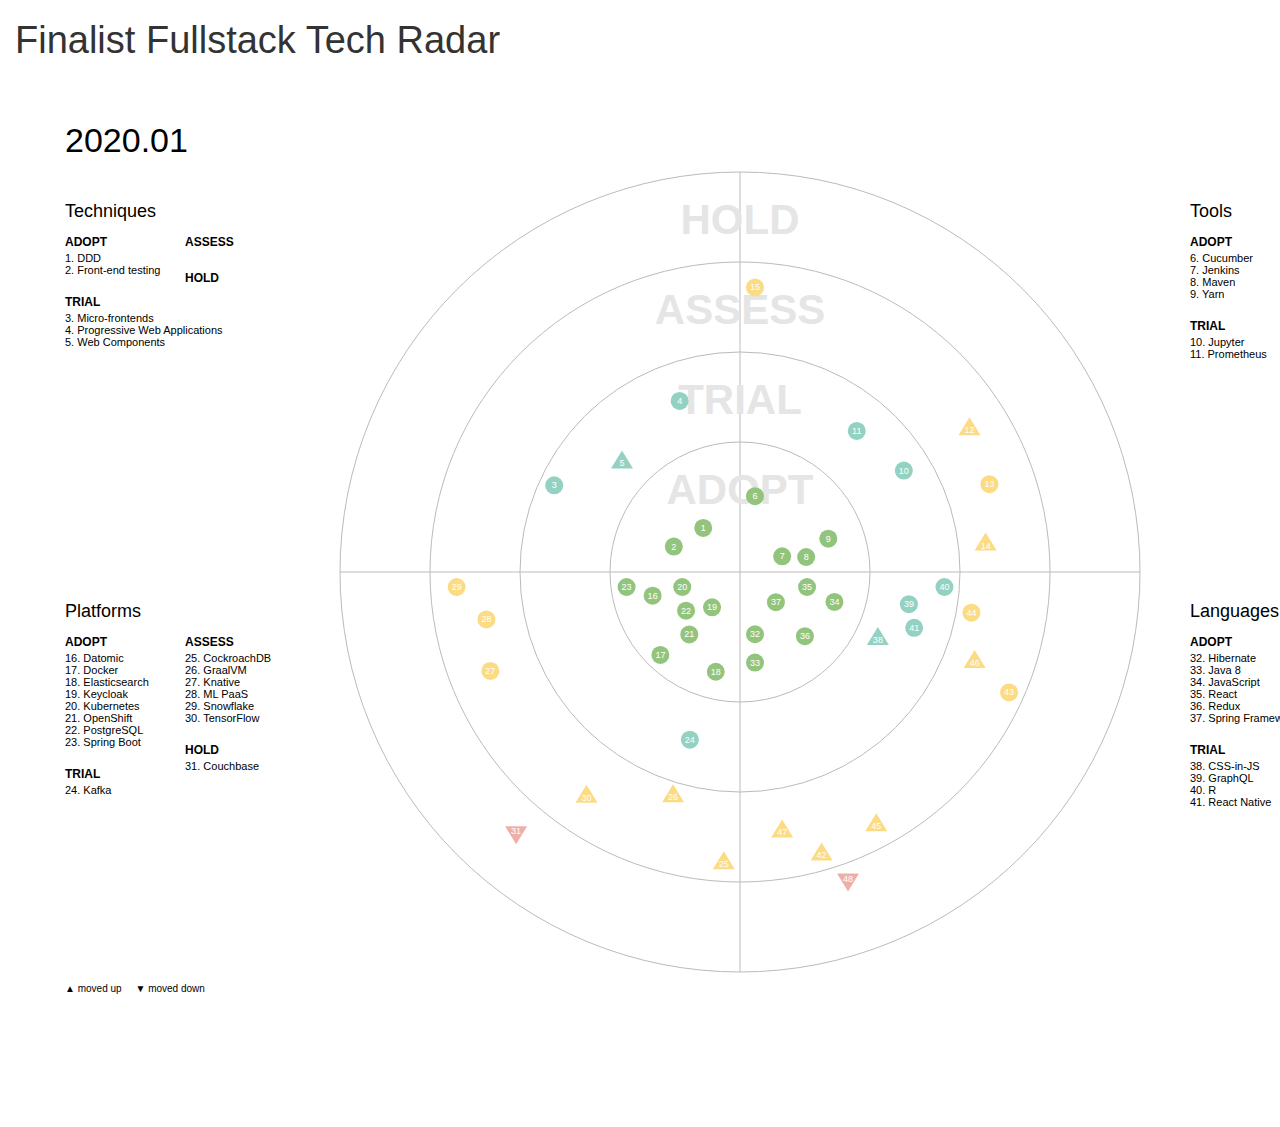
==== docs/index.html @ 494ca305 "Restructured links" ====
<!DOCTYPE html>

<html>

<head>

<meta charset="utf-8" />
<meta name="generator" content="pandoc" />
<meta http-equiv="X-UA-Compatible" content="IE=EDGE" />




<title>Finalist Fullstack Tech Radar</title>

<script>/*! jQuery v1.11.3 | (c) 2005, 2015 jQuery Foundation, Inc. | jquery.org/license */
!function(a,b){"object"==typeof module&&"object"==typeof module.exports?module.exports=a.document?b(a,!0):function(a){if(!a.document)throw new Error("jQuery requires a window with a document");return b(a)}:b(a)}("undefined"!=typeof window?window:this,function(a,b){var c=[],d=c.slice,e=c.concat,f=c.push,g=c.indexOf,h={},i=h.toString,j=h.hasOwnProperty,k={},l="1.11.3",m=function(a,b){return new m.fn.init(a,b)},n=/^[\s\uFEFF\xA0]+|[\s\uFEFF\xA0]+$/g,o=/^-ms-/,p=/-([\da-z])/gi,q=function(a,b){return b.toUpperCase()};m.fn=m.prototype={jquery:l,constructor:m,selector:"",length:0,toArray:function(){return d.call(this)},get:function(a){return null!=a?0>a?this[a+this.length]:this[a]:d.call(this)},pushStack:function(a){var b=m.merge(this.constructor(),a);return b.prevObject=this,b.context=this.context,b},each:function(a,b){return m.each(this,a,b)},map:function(a){return this.pushStack(m.map(this,function(b,c){return a.call(b,c,b)}))},slice:function(){return this.pushStack(d.apply(this,arguments))},first:function(){return this.eq(0)},last:function(){return this.eq(-1)},eq:function(a){var b=this.length,c=+a+(0>a?b:0);return this.pushStack(c>=0&&b>c?[this[c]]:[])},end:function(){return this.prevObject||this.constructor(null)},push:f,sort:c.sort,splice:c.splice},m.extend=m.fn.extend=function(){var a,b,c,d,e,f,g=arguments[0]||{},h=1,i=arguments.length,j=!1;for("boolean"==typeof g&&(j=g,g=arguments[h]||{},h++),"object"==typeof g||m.isFunction(g)||(g={}),h===i&&(g=this,h--);i>h;h++)if(null!=(e=arguments[h]))for(d in e)a=g[d],c=e[d],g!==c&&(j&&c&&(m.isPlainObject(c)||(b=m.isArray(c)))?(b?(b=!1,f=a&&m.isArray(a)?a:[]):f=a&&m.isPlainObject(a)?a:{},g[d]=m.extend(j,f,c)):void 0!==c&&(g[d]=c));return g},m.extend({expando:"jQuery"+(l+Math.random()).replace(/\D/g,""),isReady:!0,error:function(a){throw new Error(a)},noop:function(){},isFunction:function(a){return"function"===m.type(a)},isArray:Array.isArray||function(a){return"array"===m.type(a)},isWindow:function(a){return null!=a&&a==a.window},isNumeric:function(a){return!m.isArray(a)&&a-parseFloat(a)+1>=0},isEmptyObject:function(a){var b;for(b in a)return!1;return!0},isPlainObject:function(a){var b;if(!a||"object"!==m.type(a)||a.nodeType||m.isWindow(a))return!1;try{if(a.constructor&&!j.call(a,"constructor")&&!j.call(a.constructor.prototype,"isPrototypeOf"))return!1}catch(c){return!1}if(k.ownLast)for(b in a)return j.call(a,b);for(b in a);return void 0===b||j.call(a,b)},type:function(a){return null==a?a+"":"object"==typeof a||"function"==typeof a?h[i.call(a)]||"object":typeof a},globalEval:function(b){b&&m.trim(b)&&(a.execScript||function(b){a.eval.call(a,b)})(b)},camelCase:function(a){return a.replace(o,"ms-").replace(p,q)},nodeName:function(a,b){return a.nodeName&&a.nodeName.toLowerCase()===b.toLowerCase()},each:function(a,b,c){var d,e=0,f=a.length,g=r(a);if(c){if(g){for(;f>e;e++)if(d=b.apply(a[e],c),d===!1)break}else for(e in a)if(d=b.apply(a[e],c),d===!1)break}else if(g){for(;f>e;e++)if(d=b.call(a[e],e,a[e]),d===!1)break}else for(e in a)if(d=b.call(a[e],e,a[e]),d===!1)break;return a},trim:function(a){return null==a?"":(a+"").replace(n,"")},makeArray:function(a,b){var c=b||[];return null!=a&&(r(Object(a))?m.merge(c,"string"==typeof a?[a]:a):f.call(c,a)),c},inArray:function(a,b,c){var d;if(b){if(g)return g.call(b,a,c);for(d=b.length,c=c?0>c?Math.max(0,d+c):c:0;d>c;c++)if(c in b&&b[c]===a)return c}return-1},merge:function(a,b){var c=+b.length,d=0,e=a.length;while(c>d)a[e++]=b[d++];if(c!==c)while(void 0!==b[d])a[e++]=b[d++];return a.length=e,a},grep:function(a,b,c){for(var d,e=[],f=0,g=a.length,h=!c;g>f;f++)d=!b(a[f],f),d!==h&&e.push(a[f]);return e},map:function(a,b,c){var d,f=0,g=a.length,h=r(a),i=[];if(h)for(;g>f;f++)d=b(a[f],f,c),null!=d&&i.push(d);else for(f in a)d=b(a[f],f,c),null!=d&&i.push(d);return e.apply([],i)},guid:1,proxy:function(a,b){var c,e,f;return"string"==typeof b&&(f=a[b],b=a,a=f),m.isFunction(a)?(c=d.call(arguments,2),e=function(){return a.apply(b||this,c.concat(d.call(arguments)))},e.guid=a.guid=a.guid||m.guid++,e):void 0},now:function(){return+new Date},support:k}),m.each("Boolean Number String Function Array Date RegExp Object Error".split(" "),function(a,b){h["[object "+b+"]"]=b.toLowerCase()});function r(a){var b="length"in a&&a.length,c=m.type(a);return"function"===c||m.isWindow(a)?!1:1===a.nodeType&&b?!0:"array"===c||0===b||"number"==typeof b&&b>0&&b-1 in a}var s=function(a){var b,c,d,e,f,g,h,i,j,k,l,m,n,o,p,q,r,s,t,u="sizzle"+1*new Date,v=a.document,w=0,x=0,y=ha(),z=ha(),A=ha(),B=function(a,b){return a===b&&(l=!0),0},C=1<<31,D={}.hasOwnProperty,E=[],F=E.pop,G=E.push,H=E.push,I=E.slice,J=function(a,b){for(var c=0,d=a.length;d>c;c++)if(a[c]===b)return c;return-1},K="checked|selected|async|autofocus|autoplay|controls|defer|disabled|hidden|ismap|loop|multiple|open|readonly|required|scoped",L="[\\x20\\t\\r\\n\\f]",M="(?:\\\\.|[\\w-]|[^\\x00-\\xa0])+",N=M.replace("w","w#"),O="\\["+L+"*("+M+")(?:"+L+"*([*^$|!~]?=)"+L+"*(?:'((?:\\\\.|[^\\\\'])*)'|\"((?:\\\\.|[^\\\\\"])*)\"|("+N+"))|)"+L+"*\\]",P=":("+M+")(?:\\((('((?:\\\\.|[^\\\\'])*)'|\"((?:\\\\.|[^\\\\\"])*)\")|((?:\\\\.|[^\\\\()[\\]]|"+O+")*)|.*)\\)|)",Q=new RegExp(L+"+","g"),R=new RegExp("^"+L+"+|((?:^|[^\\\\])(?:\\\\.)*)"+L+"+$","g"),S=new RegExp("^"+L+"*,"+L+"*"),T=new RegExp("^"+L+"*([>+~]|"+L+")"+L+"*"),U=new RegExp("="+L+"*([^\\]'\"]*?)"+L+"*\\]","g"),V=new RegExp(P),W=new RegExp("^"+N+"$"),X={ID:new RegExp("^#("+M+")"),CLASS:new RegExp("^\\.("+M+")"),TAG:new RegExp("^("+M.replace("w","w*")+")"),ATTR:new RegExp("^"+O),PSEUDO:new RegExp("^"+P),CHILD:new RegExp("^:(only|first|last|nth|nth-last)-(child|of-type)(?:\\("+L+"*(even|odd|(([+-]|)(\\d*)n|)"+L+"*(?:([+-]|)"+L+"*(\\d+)|))"+L+"*\\)|)","i"),bool:new RegExp("^(?:"+K+")$","i"),needsContext:new RegExp("^"+L+"*[>+~]|:(even|odd|eq|gt|lt|nth|first|last)(?:\\("+L+"*((?:-\\d)?\\d*)"+L+"*\\)|)(?=[^-]|$)","i")},Y=/^(?:input|select|textarea|button)$/i,Z=/^h\d$/i,$=/^[^{]+\{\s*\[native \w/,_=/^(?:#([\w-]+)|(\w+)|\.([\w-]+))$/,aa=/[+~]/,ba=/'|\\/g,ca=new RegExp("\\\\([\\da-f]{1,6}"+L+"?|("+L+")|.)","ig"),da=function(a,b,c){var d="0x"+b-65536;return d!==d||c?b:0>d?String.fromCharCode(d+65536):String.fromCharCode(d>>10|55296,1023&d|56320)},ea=function(){m()};try{H.apply(E=I.call(v.childNodes),v.childNodes),E[v.childNodes.length].nodeType}catch(fa){H={apply:E.length?function(a,b){G.apply(a,I.call(b))}:function(a,b){var c=a.length,d=0;while(a[c++]=b[d++]);a.length=c-1}}}function ga(a,b,d,e){var f,h,j,k,l,o,r,s,w,x;if((b?b.ownerDocument||b:v)!==n&&m(b),b=b||n,d=d||[],k=b.nodeType,"string"!=typeof a||!a||1!==k&&9!==k&&11!==k)return d;if(!e&&p){if(11!==k&&(f=_.exec(a)))if(j=f[1]){if(9===k){if(h=b.getElementById(j),!h||!h.parentNode)return d;if(h.id===j)return d.push(h),d}else if(b.ownerDocument&&(h=b.ownerDocument.getElementById(j))&&t(b,h)&&h.id===j)return d.push(h),d}else{if(f[2])return H.apply(d,b.getElementsByTagName(a)),d;if((j=f[3])&&c.getElementsByClassName)return H.apply(d,b.getElementsByClassName(j)),d}if(c.qsa&&(!q||!q.test(a))){if(s=r=u,w=b,x=1!==k&&a,1===k&&"object"!==b.nodeName.toLowerCase()){o=g(a),(r=b.getAttribute("id"))?s=r.replace(ba,"\\$&"):b.setAttribute("id",s),s="[id='"+s+"'] ",l=o.length;while(l--)o[l]=s+ra(o[l]);w=aa.test(a)&&pa(b.parentNode)||b,x=o.join(",")}if(x)try{return H.apply(d,w.querySelectorAll(x)),d}catch(y){}finally{r||b.removeAttribute("id")}}}return i(a.replace(R,"$1"),b,d,e)}function ha(){var a=[];function b(c,e){return a.push(c+" ")>d.cacheLength&&delete b[a.shift()],b[c+" "]=e}return b}function ia(a){return a[u]=!0,a}function ja(a){var b=n.createElement("div");try{return!!a(b)}catch(c){return!1}finally{b.parentNode&&b.parentNode.removeChild(b),b=null}}function ka(a,b){var c=a.split("|"),e=a.length;while(e--)d.attrHandle[c[e]]=b}function la(a,b){var c=b&&a,d=c&&1===a.nodeType&&1===b.nodeType&&(~b.sourceIndex||C)-(~a.sourceIndex||C);if(d)return d;if(c)while(c=c.nextSibling)if(c===b)return-1;return a?1:-1}function ma(a){return function(b){var c=b.nodeName.toLowerCase();return"input"===c&&b.type===a}}function na(a){return function(b){var c=b.nodeName.toLowerCase();return("input"===c||"button"===c)&&b.type===a}}function oa(a){return ia(function(b){return b=+b,ia(function(c,d){var e,f=a([],c.length,b),g=f.length;while(g--)c[e=f[g]]&&(c[e]=!(d[e]=c[e]))})})}function pa(a){return a&&"undefined"!=typeof a.getElementsByTagName&&a}c=ga.support={},f=ga.isXML=function(a){var b=a&&(a.ownerDocument||a).documentElement;return b?"HTML"!==b.nodeName:!1},m=ga.setDocument=function(a){var b,e,g=a?a.ownerDocument||a:v;return g!==n&&9===g.nodeType&&g.documentElement?(n=g,o=g.documentElement,e=g.defaultView,e&&e!==e.top&&(e.addEventListener?e.addEventListener("unload",ea,!1):e.attachEvent&&e.attachEvent("onunload",ea)),p=!f(g),c.attributes=ja(function(a){return a.className="i",!a.getAttribute("className")}),c.getElementsByTagName=ja(function(a){return a.appendChild(g.createComment("")),!a.getElementsByTagName("*").length}),c.getElementsByClassName=$.test(g.getElementsByClassName),c.getById=ja(function(a){return o.appendChild(a).id=u,!g.getElementsByName||!g.getElementsByName(u).length}),c.getById?(d.find.ID=function(a,b){if("undefined"!=typeof b.getElementById&&p){var c=b.getElementById(a);return c&&c.parentNode?[c]:[]}},d.filter.ID=function(a){var b=a.replace(ca,da);return function(a){return a.getAttribute("id")===b}}):(delete d.find.ID,d.filter.ID=function(a){var b=a.replace(ca,da);return function(a){var c="undefined"!=typeof a.getAttributeNode&&a.getAttributeNode("id");return c&&c.value===b}}),d.find.TAG=c.getElementsByTagName?function(a,b){return"undefined"!=typeof b.getElementsByTagName?b.getElementsByTagName(a):c.qsa?b.querySelectorAll(a):void 0}:function(a,b){var c,d=[],e=0,f=b.getElementsByTagName(a);if("*"===a){while(c=f[e++])1===c.nodeType&&d.push(c);return d}return f},d.find.CLASS=c.getElementsByClassName&&function(a,b){return p?b.getElementsByClassName(a):void 0},r=[],q=[],(c.qsa=$.test(g.querySelectorAll))&&(ja(function(a){o.appendChild(a).innerHTML="<a id='"+u+"'></a><select id='"+u+"-\f]' msallowcapture=''><option selected=''></option></select>",a.querySelectorAll("[msallowcapture^='']").length&&q.push("[*^$]="+L+"*(?:''|\"\")"),a.querySelectorAll("[selected]").length||q.push("\\["+L+"*(?:value|"+K+")"),a.querySelectorAll("[id~="+u+"-]").length||q.push("~="),a.querySelectorAll(":checked").length||q.push(":checked"),a.querySelectorAll("a#"+u+"+*").length||q.push(".#.+[+~]")}),ja(function(a){var b=g.createElement("input");b.setAttribute("type","hidden"),a.appendChild(b).setAttribute("name","D"),a.querySelectorAll("[name=d]").length&&q.push("name"+L+"*[*^$|!~]?="),a.querySelectorAll(":enabled").length||q.push(":enabled",":disabled"),a.querySelectorAll("*,:x"),q.push(",.*:")})),(c.matchesSelector=$.test(s=o.matches||o.webkitMatchesSelector||o.mozMatchesSelector||o.oMatchesSelector||o.msMatchesSelector))&&ja(function(a){c.disconnectedMatch=s.call(a,"div"),s.call(a,"[s!='']:x"),r.push("!=",P)}),q=q.length&&new RegExp(q.join("|")),r=r.length&&new RegExp(r.join("|")),b=$.test(o.compareDocumentPosition),t=b||$.test(o.contains)?function(a,b){var c=9===a.nodeType?a.documentElement:a,d=b&&b.parentNode;return a===d||!(!d||1!==d.nodeType||!(c.contains?c.contains(d):a.compareDocumentPosition&&16&a.compareDocumentPosition(d)))}:function(a,b){if(b)while(b=b.parentNode)if(b===a)return!0;return!1},B=b?function(a,b){if(a===b)return l=!0,0;var d=!a.compareDocumentPosition-!b.compareDocumentPosition;return d?d:(d=(a.ownerDocument||a)===(b.ownerDocument||b)?a.compareDocumentPosition(b):1,1&d||!c.sortDetached&&b.compareDocumentPosition(a)===d?a===g||a.ownerDocument===v&&t(v,a)?-1:b===g||b.ownerDocument===v&&t(v,b)?1:k?J(k,a)-J(k,b):0:4&d?-1:1)}:function(a,b){if(a===b)return l=!0,0;var c,d=0,e=a.parentNode,f=b.parentNode,h=[a],i=[b];if(!e||!f)return a===g?-1:b===g?1:e?-1:f?1:k?J(k,a)-J(k,b):0;if(e===f)return la(a,b);c=a;while(c=c.parentNode)h.unshift(c);c=b;while(c=c.parentNode)i.unshift(c);while(h[d]===i[d])d++;return d?la(h[d],i[d]):h[d]===v?-1:i[d]===v?1:0},g):n},ga.matches=function(a,b){return ga(a,null,null,b)},ga.matchesSelector=function(a,b){if((a.ownerDocument||a)!==n&&m(a),b=b.replace(U,"='$1']"),!(!c.matchesSelector||!p||r&&r.test(b)||q&&q.test(b)))try{var d=s.call(a,b);if(d||c.disconnectedMatch||a.document&&11!==a.document.nodeType)return d}catch(e){}return ga(b,n,null,[a]).length>0},ga.contains=function(a,b){return(a.ownerDocument||a)!==n&&m(a),t(a,b)},ga.attr=function(a,b){(a.ownerDocument||a)!==n&&m(a);var e=d.attrHandle[b.toLowerCase()],f=e&&D.call(d.attrHandle,b.toLowerCase())?e(a,b,!p):void 0;return void 0!==f?f:c.attributes||!p?a.getAttribute(b):(f=a.getAttributeNode(b))&&f.specified?f.value:null},ga.error=function(a){throw new Error("Syntax error, unrecognized expression: "+a)},ga.uniqueSort=function(a){var b,d=[],e=0,f=0;if(l=!c.detectDuplicates,k=!c.sortStable&&a.slice(0),a.sort(B),l){while(b=a[f++])b===a[f]&&(e=d.push(f));while(e--)a.splice(d[e],1)}return k=null,a},e=ga.getText=function(a){var b,c="",d=0,f=a.nodeType;if(f){if(1===f||9===f||11===f){if("string"==typeof a.textContent)return a.textContent;for(a=a.firstChild;a;a=a.nextSibling)c+=e(a)}else if(3===f||4===f)return a.nodeValue}else while(b=a[d++])c+=e(b);return c},d=ga.selectors={cacheLength:50,createPseudo:ia,match:X,attrHandle:{},find:{},relative:{">":{dir:"parentNode",first:!0}," ":{dir:"parentNode"},"+":{dir:"previousSibling",first:!0},"~":{dir:"previousSibling"}},preFilter:{ATTR:function(a){return a[1]=a[1].replace(ca,da),a[3]=(a[3]||a[4]||a[5]||"").replace(ca,da),"~="===a[2]&&(a[3]=" "+a[3]+" "),a.slice(0,4)},CHILD:function(a){return a[1]=a[1].toLowerCase(),"nth"===a[1].slice(0,3)?(a[3]||ga.error(a[0]),a[4]=+(a[4]?a[5]+(a[6]||1):2*("even"===a[3]||"odd"===a[3])),a[5]=+(a[7]+a[8]||"odd"===a[3])):a[3]&&ga.error(a[0]),a},PSEUDO:function(a){var b,c=!a[6]&&a[2];return X.CHILD.test(a[0])?null:(a[3]?a[2]=a[4]||a[5]||"":c&&V.test(c)&&(b=g(c,!0))&&(b=c.indexOf(")",c.length-b)-c.length)&&(a[0]=a[0].slice(0,b),a[2]=c.slice(0,b)),a.slice(0,3))}},filter:{TAG:function(a){var b=a.replace(ca,da).toLowerCase();return"*"===a?function(){return!0}:function(a){return a.nodeName&&a.nodeName.toLowerCase()===b}},CLASS:function(a){var b=y[a+" "];return b||(b=new RegExp("(^|"+L+")"+a+"("+L+"|$)"))&&y(a,function(a){return b.test("string"==typeof a.className&&a.className||"undefined"!=typeof a.getAttribute&&a.getAttribute("class")||"")})},ATTR:function(a,b,c){return function(d){var e=ga.attr(d,a);return null==e?"!="===b:b?(e+="","="===b?e===c:"!="===b?e!==c:"^="===b?c&&0===e.indexOf(c):"*="===b?c&&e.indexOf(c)>-1:"$="===b?c&&e.slice(-c.length)===c:"~="===b?(" "+e.replace(Q," ")+" ").indexOf(c)>-1:"|="===b?e===c||e.slice(0,c.length+1)===c+"-":!1):!0}},CHILD:function(a,b,c,d,e){var f="nth"!==a.slice(0,3),g="last"!==a.slice(-4),h="of-type"===b;return 1===d&&0===e?function(a){return!!a.parentNode}:function(b,c,i){var j,k,l,m,n,o,p=f!==g?"nextSibling":"previousSibling",q=b.parentNode,r=h&&b.nodeName.toLowerCase(),s=!i&&!h;if(q){if(f){while(p){l=b;while(l=l[p])if(h?l.nodeName.toLowerCase()===r:1===l.nodeType)return!1;o=p="only"===a&&!o&&"nextSibling"}return!0}if(o=[g?q.firstChild:q.lastChild],g&&s){k=q[u]||(q[u]={}),j=k[a]||[],n=j[0]===w&&j[1],m=j[0]===w&&j[2],l=n&&q.childNodes[n];while(l=++n&&l&&l[p]||(m=n=0)||o.pop())if(1===l.nodeType&&++m&&l===b){k[a]=[w,n,m];break}}else if(s&&(j=(b[u]||(b[u]={}))[a])&&j[0]===w)m=j[1];else while(l=++n&&l&&l[p]||(m=n=0)||o.pop())if((h?l.nodeName.toLowerCase()===r:1===l.nodeType)&&++m&&(s&&((l[u]||(l[u]={}))[a]=[w,m]),l===b))break;return m-=e,m===d||m%d===0&&m/d>=0}}},PSEUDO:function(a,b){var c,e=d.pseudos[a]||d.setFilters[a.toLowerCase()]||ga.error("unsupported pseudo: "+a);return e[u]?e(b):e.length>1?(c=[a,a,"",b],d.setFilters.hasOwnProperty(a.toLowerCase())?ia(function(a,c){var d,f=e(a,b),g=f.length;while(g--)d=J(a,f[g]),a[d]=!(c[d]=f[g])}):function(a){return e(a,0,c)}):e}},pseudos:{not:ia(function(a){var b=[],c=[],d=h(a.replace(R,"$1"));return d[u]?ia(function(a,b,c,e){var f,g=d(a,null,e,[]),h=a.length;while(h--)(f=g[h])&&(a[h]=!(b[h]=f))}):function(a,e,f){return b[0]=a,d(b,null,f,c),b[0]=null,!c.pop()}}),has:ia(function(a){return function(b){return ga(a,b).length>0}}),contains:ia(function(a){return a=a.replace(ca,da),function(b){return(b.textContent||b.innerText||e(b)).indexOf(a)>-1}}),lang:ia(function(a){return W.test(a||"")||ga.error("unsupported lang: "+a),a=a.replace(ca,da).toLowerCase(),function(b){var c;do if(c=p?b.lang:b.getAttribute("xml:lang")||b.getAttribute("lang"))return c=c.toLowerCase(),c===a||0===c.indexOf(a+"-");while((b=b.parentNode)&&1===b.nodeType);return!1}}),target:function(b){var c=a.location&&a.location.hash;return c&&c.slice(1)===b.id},root:function(a){return a===o},focus:function(a){return a===n.activeElement&&(!n.hasFocus||n.hasFocus())&&!!(a.type||a.href||~a.tabIndex)},enabled:function(a){return a.disabled===!1},disabled:function(a){return a.disabled===!0},checked:function(a){var b=a.nodeName.toLowerCase();return"input"===b&&!!a.checked||"option"===b&&!!a.selected},selected:function(a){return a.parentNode&&a.parentNode.selectedIndex,a.selected===!0},empty:function(a){for(a=a.firstChild;a;a=a.nextSibling)if(a.nodeType<6)return!1;return!0},parent:function(a){return!d.pseudos.empty(a)},header:function(a){return Z.test(a.nodeName)},input:function(a){return Y.test(a.nodeName)},button:function(a){var b=a.nodeName.toLowerCase();return"input"===b&&"button"===a.type||"button"===b},text:function(a){var b;return"input"===a.nodeName.toLowerCase()&&"text"===a.type&&(null==(b=a.getAttribute("type"))||"text"===b.toLowerCase())},first:oa(function(){return[0]}),last:oa(function(a,b){return[b-1]}),eq:oa(function(a,b,c){return[0>c?c+b:c]}),even:oa(function(a,b){for(var c=0;b>c;c+=2)a.push(c);return a}),odd:oa(function(a,b){for(var c=1;b>c;c+=2)a.push(c);return a}),lt:oa(function(a,b,c){for(var d=0>c?c+b:c;--d>=0;)a.push(d);return a}),gt:oa(function(a,b,c){for(var d=0>c?c+b:c;++d<b;)a.push(d);return a})}},d.pseudos.nth=d.pseudos.eq;for(b in{radio:!0,checkbox:!0,file:!0,password:!0,image:!0})d.pseudos[b]=ma(b);for(b in{submit:!0,reset:!0})d.pseudos[b]=na(b);function qa(){}qa.prototype=d.filters=d.pseudos,d.setFilters=new qa,g=ga.tokenize=function(a,b){var c,e,f,g,h,i,j,k=z[a+" "];if(k)return b?0:k.slice(0);h=a,i=[],j=d.preFilter;while(h){(!c||(e=S.exec(h)))&&(e&&(h=h.slice(e[0].length)||h),i.push(f=[])),c=!1,(e=T.exec(h))&&(c=e.shift(),f.push({value:c,type:e[0].replace(R," ")}),h=h.slice(c.length));for(g in d.filter)!(e=X[g].exec(h))||j[g]&&!(e=j[g](e))||(c=e.shift(),f.push({value:c,type:g,matches:e}),h=h.slice(c.length));if(!c)break}return b?h.length:h?ga.error(a):z(a,i).slice(0)};function ra(a){for(var b=0,c=a.length,d="";c>b;b++)d+=a[b].value;return d}function sa(a,b,c){var d=b.dir,e=c&&"parentNode"===d,f=x++;return b.first?function(b,c,f){while(b=b[d])if(1===b.nodeType||e)return a(b,c,f)}:function(b,c,g){var h,i,j=[w,f];if(g){while(b=b[d])if((1===b.nodeType||e)&&a(b,c,g))return!0}else while(b=b[d])if(1===b.nodeType||e){if(i=b[u]||(b[u]={}),(h=i[d])&&h[0]===w&&h[1]===f)return j[2]=h[2];if(i[d]=j,j[2]=a(b,c,g))return!0}}}function ta(a){return a.length>1?function(b,c,d){var e=a.length;while(e--)if(!a[e](b,c,d))return!1;return!0}:a[0]}function ua(a,b,c){for(var d=0,e=b.length;e>d;d++)ga(a,b[d],c);return c}function va(a,b,c,d,e){for(var f,g=[],h=0,i=a.length,j=null!=b;i>h;h++)(f=a[h])&&(!c||c(f,d,e))&&(g.push(f),j&&b.push(h));return g}function wa(a,b,c,d,e,f){return d&&!d[u]&&(d=wa(d)),e&&!e[u]&&(e=wa(e,f)),ia(function(f,g,h,i){var j,k,l,m=[],n=[],o=g.length,p=f||ua(b||"*",h.nodeType?[h]:h,[]),q=!a||!f&&b?p:va(p,m,a,h,i),r=c?e||(f?a:o||d)?[]:g:q;if(c&&c(q,r,h,i),d){j=va(r,n),d(j,[],h,i),k=j.length;while(k--)(l=j[k])&&(r[n[k]]=!(q[n[k]]=l))}if(f){if(e||a){if(e){j=[],k=r.length;while(k--)(l=r[k])&&j.push(q[k]=l);e(null,r=[],j,i)}k=r.length;while(k--)(l=r[k])&&(j=e?J(f,l):m[k])>-1&&(f[j]=!(g[j]=l))}}else r=va(r===g?r.splice(o,r.length):r),e?e(null,g,r,i):H.apply(g,r)})}function xa(a){for(var b,c,e,f=a.length,g=d.relative[a[0].type],h=g||d.relative[" "],i=g?1:0,k=sa(function(a){return a===b},h,!0),l=sa(function(a){return J(b,a)>-1},h,!0),m=[function(a,c,d){var e=!g&&(d||c!==j)||((b=c).nodeType?k(a,c,d):l(a,c,d));return b=null,e}];f>i;i++)if(c=d.relative[a[i].type])m=[sa(ta(m),c)];else{if(c=d.filter[a[i].type].apply(null,a[i].matches),c[u]){for(e=++i;f>e;e++)if(d.relative[a[e].type])break;return wa(i>1&&ta(m),i>1&&ra(a.slice(0,i-1).concat({value:" "===a[i-2].type?"*":""})).replace(R,"$1"),c,e>i&&xa(a.slice(i,e)),f>e&&xa(a=a.slice(e)),f>e&&ra(a))}m.push(c)}return ta(m)}function ya(a,b){var c=b.length>0,e=a.length>0,f=function(f,g,h,i,k){var l,m,o,p=0,q="0",r=f&&[],s=[],t=j,u=f||e&&d.find.TAG("*",k),v=w+=null==t?1:Math.random()||.1,x=u.length;for(k&&(j=g!==n&&g);q!==x&&null!=(l=u[q]);q++){if(e&&l){m=0;while(o=a[m++])if(o(l,g,h)){i.push(l);break}k&&(w=v)}c&&((l=!o&&l)&&p--,f&&r.push(l))}if(p+=q,c&&q!==p){m=0;while(o=b[m++])o(r,s,g,h);if(f){if(p>0)while(q--)r[q]||s[q]||(s[q]=F.call(i));s=va(s)}H.apply(i,s),k&&!f&&s.length>0&&p+b.length>1&&ga.uniqueSort(i)}return k&&(w=v,j=t),r};return c?ia(f):f}return h=ga.compile=function(a,b){var c,d=[],e=[],f=A[a+" "];if(!f){b||(b=g(a)),c=b.length;while(c--)f=xa(b[c]),f[u]?d.push(f):e.push(f);f=A(a,ya(e,d)),f.selector=a}return f},i=ga.select=function(a,b,e,f){var i,j,k,l,m,n="function"==typeof a&&a,o=!f&&g(a=n.selector||a);if(e=e||[],1===o.length){if(j=o[0]=o[0].slice(0),j.length>2&&"ID"===(k=j[0]).type&&c.getById&&9===b.nodeType&&p&&d.relative[j[1].type]){if(b=(d.find.ID(k.matches[0].replace(ca,da),b)||[])[0],!b)return e;n&&(b=b.parentNode),a=a.slice(j.shift().value.length)}i=X.needsContext.test(a)?0:j.length;while(i--){if(k=j[i],d.relative[l=k.type])break;if((m=d.find[l])&&(f=m(k.matches[0].replace(ca,da),aa.test(j[0].type)&&pa(b.parentNode)||b))){if(j.splice(i,1),a=f.length&&ra(j),!a)return H.apply(e,f),e;break}}}return(n||h(a,o))(f,b,!p,e,aa.test(a)&&pa(b.parentNode)||b),e},c.sortStable=u.split("").sort(B).join("")===u,c.detectDuplicates=!!l,m(),c.sortDetached=ja(function(a){return 1&a.compareDocumentPosition(n.createElement("div"))}),ja(function(a){return a.innerHTML="<a href='#'></a>","#"===a.firstChild.getAttribute("href")})||ka("type|href|height|width",function(a,b,c){return c?void 0:a.getAttribute(b,"type"===b.toLowerCase()?1:2)}),c.attributes&&ja(function(a){return a.innerHTML="<input/>",a.firstChild.setAttribute("value",""),""===a.firstChild.getAttribute("value")})||ka("value",function(a,b,c){return c||"input"!==a.nodeName.toLowerCase()?void 0:a.defaultValue}),ja(function(a){return null==a.getAttribute("disabled")})||ka(K,function(a,b,c){var d;return c?void 0:a[b]===!0?b.toLowerCase():(d=a.getAttributeNode(b))&&d.specified?d.value:null}),ga}(a);m.find=s,m.expr=s.selectors,m.expr[":"]=m.expr.pseudos,m.unique=s.uniqueSort,m.text=s.getText,m.isXMLDoc=s.isXML,m.contains=s.contains;var t=m.expr.match.needsContext,u=/^<(\w+)\s*\/?>(?:<\/\1>|)$/,v=/^.[^:#\[\.,]*$/;function w(a,b,c){if(m.isFunction(b))return m.grep(a,function(a,d){return!!b.call(a,d,a)!==c});if(b.nodeType)return m.grep(a,function(a){return a===b!==c});if("string"==typeof b){if(v.test(b))return m.filter(b,a,c);b=m.filter(b,a)}return m.grep(a,function(a){return m.inArray(a,b)>=0!==c})}m.filter=function(a,b,c){var d=b[0];return c&&(a=":not("+a+")"),1===b.length&&1===d.nodeType?m.find.matchesSelector(d,a)?[d]:[]:m.find.matches(a,m.grep(b,function(a){return 1===a.nodeType}))},m.fn.extend({find:function(a){var b,c=[],d=this,e=d.length;if("string"!=typeof a)return this.pushStack(m(a).filter(function(){for(b=0;e>b;b++)if(m.contains(d[b],this))return!0}));for(b=0;e>b;b++)m.find(a,d[b],c);return c=this.pushStack(e>1?m.unique(c):c),c.selector=this.selector?this.selector+" "+a:a,c},filter:function(a){return this.pushStack(w(this,a||[],!1))},not:function(a){return this.pushStack(w(this,a||[],!0))},is:function(a){return!!w(this,"string"==typeof a&&t.test(a)?m(a):a||[],!1).length}});var x,y=a.document,z=/^(?:\s*(<[\w\W]+>)[^>]*|#([\w-]*))$/,A=m.fn.init=function(a,b){var c,d;if(!a)return this;if("string"==typeof a){if(c="<"===a.charAt(0)&&">"===a.charAt(a.length-1)&&a.length>=3?[null,a,null]:z.exec(a),!c||!c[1]&&b)return!b||b.jquery?(b||x).find(a):this.constructor(b).find(a);if(c[1]){if(b=b instanceof m?b[0]:b,m.merge(this,m.parseHTML(c[1],b&&b.nodeType?b.ownerDocument||b:y,!0)),u.test(c[1])&&m.isPlainObject(b))for(c in b)m.isFunction(this[c])?this[c](b[c]):this.attr(c,b[c]);return this}if(d=y.getElementById(c[2]),d&&d.parentNode){if(d.id!==c[2])return x.find(a);this.length=1,this[0]=d}return this.context=y,this.selector=a,this}return a.nodeType?(this.context=this[0]=a,this.length=1,this):m.isFunction(a)?"undefined"!=typeof x.ready?x.ready(a):a(m):(void 0!==a.selector&&(this.selector=a.selector,this.context=a.context),m.makeArray(a,this))};A.prototype=m.fn,x=m(y);var B=/^(?:parents|prev(?:Until|All))/,C={children:!0,contents:!0,next:!0,prev:!0};m.extend({dir:function(a,b,c){var d=[],e=a[b];while(e&&9!==e.nodeType&&(void 0===c||1!==e.nodeType||!m(e).is(c)))1===e.nodeType&&d.push(e),e=e[b];return d},sibling:function(a,b){for(var c=[];a;a=a.nextSibling)1===a.nodeType&&a!==b&&c.push(a);return c}}),m.fn.extend({has:function(a){var b,c=m(a,this),d=c.length;return this.filter(function(){for(b=0;d>b;b++)if(m.contains(this,c[b]))return!0})},closest:function(a,b){for(var c,d=0,e=this.length,f=[],g=t.test(a)||"string"!=typeof a?m(a,b||this.context):0;e>d;d++)for(c=this[d];c&&c!==b;c=c.parentNode)if(c.nodeType<11&&(g?g.index(c)>-1:1===c.nodeType&&m.find.matchesSelector(c,a))){f.push(c);break}return this.pushStack(f.length>1?m.unique(f):f)},index:function(a){return a?"string"==typeof a?m.inArray(this[0],m(a)):m.inArray(a.jquery?a[0]:a,this):this[0]&&this[0].parentNode?this.first().prevAll().length:-1},add:function(a,b){return this.pushStack(m.unique(m.merge(this.get(),m(a,b))))},addBack:function(a){return this.add(null==a?this.prevObject:this.prevObject.filter(a))}});function D(a,b){do a=a[b];while(a&&1!==a.nodeType);return a}m.each({parent:function(a){var b=a.parentNode;return b&&11!==b.nodeType?b:null},parents:function(a){return m.dir(a,"parentNode")},parentsUntil:function(a,b,c){return m.dir(a,"parentNode",c)},next:function(a){return D(a,"nextSibling")},prev:function(a){return D(a,"previousSibling")},nextAll:function(a){return m.dir(a,"nextSibling")},prevAll:function(a){return m.dir(a,"previousSibling")},nextUntil:function(a,b,c){return m.dir(a,"nextSibling",c)},prevUntil:function(a,b,c){return m.dir(a,"previousSibling",c)},siblings:function(a){return m.sibling((a.parentNode||{}).firstChild,a)},children:function(a){return m.sibling(a.firstChild)},contents:function(a){return m.nodeName(a,"iframe")?a.contentDocument||a.contentWindow.document:m.merge([],a.childNodes)}},function(a,b){m.fn[a]=function(c,d){var e=m.map(this,b,c);return"Until"!==a.slice(-5)&&(d=c),d&&"string"==typeof d&&(e=m.filter(d,e)),this.length>1&&(C[a]||(e=m.unique(e)),B.test(a)&&(e=e.reverse())),this.pushStack(e)}});var E=/\S+/g,F={};function G(a){var b=F[a]={};return m.each(a.match(E)||[],function(a,c){b[c]=!0}),b}m.Callbacks=function(a){a="string"==typeof a?F[a]||G(a):m.extend({},a);var b,c,d,e,f,g,h=[],i=!a.once&&[],j=function(l){for(c=a.memory&&l,d=!0,f=g||0,g=0,e=h.length,b=!0;h&&e>f;f++)if(h[f].apply(l[0],l[1])===!1&&a.stopOnFalse){c=!1;break}b=!1,h&&(i?i.length&&j(i.shift()):c?h=[]:k.disable())},k={add:function(){if(h){var d=h.length;!function f(b){m.each(b,function(b,c){var d=m.type(c);"function"===d?a.unique&&k.has(c)||h.push(c):c&&c.length&&"string"!==d&&f(c)})}(arguments),b?e=h.length:c&&(g=d,j(c))}return this},remove:function(){return h&&m.each(arguments,function(a,c){var d;while((d=m.inArray(c,h,d))>-1)h.splice(d,1),b&&(e>=d&&e--,f>=d&&f--)}),this},has:function(a){return a?m.inArray(a,h)>-1:!(!h||!h.length)},empty:function(){return h=[],e=0,this},disable:function(){return h=i=c=void 0,this},disabled:function(){return!h},lock:function(){return i=void 0,c||k.disable(),this},locked:function(){return!i},fireWith:function(a,c){return!h||d&&!i||(c=c||[],c=[a,c.slice?c.slice():c],b?i.push(c):j(c)),this},fire:function(){return k.fireWith(this,arguments),this},fired:function(){return!!d}};return k},m.extend({Deferred:function(a){var b=[["resolve","done",m.Callbacks("once memory"),"resolved"],["reject","fail",m.Callbacks("once memory"),"rejected"],["notify","progress",m.Callbacks("memory")]],c="pending",d={state:function(){return c},always:function(){return e.done(arguments).fail(arguments),this},then:function(){var a=arguments;return m.Deferred(function(c){m.each(b,function(b,f){var g=m.isFunction(a[b])&&a[b];e[f[1]](function(){var a=g&&g.apply(this,arguments);a&&m.isFunction(a.promise)?a.promise().done(c.resolve).fail(c.reject).progress(c.notify):c[f[0]+"With"](this===d?c.promise():this,g?[a]:arguments)})}),a=null}).promise()},promise:function(a){return null!=a?m.extend(a,d):d}},e={};return d.pipe=d.then,m.each(b,function(a,f){var g=f[2],h=f[3];d[f[1]]=g.add,h&&g.add(function(){c=h},b[1^a][2].disable,b[2][2].lock),e[f[0]]=function(){return e[f[0]+"With"](this===e?d:this,arguments),this},e[f[0]+"With"]=g.fireWith}),d.promise(e),a&&a.call(e,e),e},when:function(a){var b=0,c=d.call(arguments),e=c.length,f=1!==e||a&&m.isFunction(a.promise)?e:0,g=1===f?a:m.Deferred(),h=function(a,b,c){return function(e){b[a]=this,c[a]=arguments.length>1?d.call(arguments):e,c===i?g.notifyWith(b,c):--f||g.resolveWith(b,c)}},i,j,k;if(e>1)for(i=new Array(e),j=new Array(e),k=new Array(e);e>b;b++)c[b]&&m.isFunction(c[b].promise)?c[b].promise().done(h(b,k,c)).fail(g.reject).progress(h(b,j,i)):--f;return f||g.resolveWith(k,c),g.promise()}});var H;m.fn.ready=function(a){return m.ready.promise().done(a),this},m.extend({isReady:!1,readyWait:1,holdReady:function(a){a?m.readyWait++:m.ready(!0)},ready:function(a){if(a===!0?!--m.readyWait:!m.isReady){if(!y.body)return setTimeout(m.ready);m.isReady=!0,a!==!0&&--m.readyWait>0||(H.resolveWith(y,[m]),m.fn.triggerHandler&&(m(y).triggerHandler("ready"),m(y).off("ready")))}}});function I(){y.addEventListener?(y.removeEventListener("DOMContentLoaded",J,!1),a.removeEventListener("load",J,!1)):(y.detachEvent("onreadystatechange",J),a.detachEvent("onload",J))}function J(){(y.addEventListener||"load"===event.type||"complete"===y.readyState)&&(I(),m.ready())}m.ready.promise=function(b){if(!H)if(H=m.Deferred(),"complete"===y.readyState)setTimeout(m.ready);else if(y.addEventListener)y.addEventListener("DOMContentLoaded",J,!1),a.addEventListener("load",J,!1);else{y.attachEvent("onreadystatechange",J),a.attachEvent("onload",J);var c=!1;try{c=null==a.frameElement&&y.documentElement}catch(d){}c&&c.doScroll&&!function e(){if(!m.isReady){try{c.doScroll("left")}catch(a){return setTimeout(e,50)}I(),m.ready()}}()}return H.promise(b)};var K="undefined",L;for(L in m(k))break;k.ownLast="0"!==L,k.inlineBlockNeedsLayout=!1,m(function(){var a,b,c,d;c=y.getElementsByTagName("body")[0],c&&c.style&&(b=y.createElement("div"),d=y.createElement("div"),d.style.cssText="position:absolute;border:0;width:0;height:0;top:0;left:-9999px",c.appendChild(d).appendChild(b),typeof b.style.zoom!==K&&(b.style.cssText="display:inline;margin:0;border:0;padding:1px;width:1px;zoom:1",k.inlineBlockNeedsLayout=a=3===b.offsetWidth,a&&(c.style.zoom=1)),c.removeChild(d))}),function(){var a=y.createElement("div");if(null==k.deleteExpando){k.deleteExpando=!0;try{delete a.test}catch(b){k.deleteExpando=!1}}a=null}(),m.acceptData=function(a){var b=m.noData[(a.nodeName+" ").toLowerCase()],c=+a.nodeType||1;return 1!==c&&9!==c?!1:!b||b!==!0&&a.getAttribute("classid")===b};var M=/^(?:\{[\w\W]*\}|\[[\w\W]*\])$/,N=/([A-Z])/g;function O(a,b,c){if(void 0===c&&1===a.nodeType){var d="data-"+b.replace(N,"-$1").toLowerCase();if(c=a.getAttribute(d),"string"==typeof c){try{c="true"===c?!0:"false"===c?!1:"null"===c?null:+c+""===c?+c:M.test(c)?m.parseJSON(c):c}catch(e){}m.data(a,b,c)}else c=void 0}return c}function P(a){var b;for(b in a)if(("data"!==b||!m.isEmptyObject(a[b]))&&"toJSON"!==b)return!1;

return!0}function Q(a,b,d,e){if(m.acceptData(a)){var f,g,h=m.expando,i=a.nodeType,j=i?m.cache:a,k=i?a[h]:a[h]&&h;if(k&&j[k]&&(e||j[k].data)||void 0!==d||"string"!=typeof b)return k||(k=i?a[h]=c.pop()||m.guid++:h),j[k]||(j[k]=i?{}:{toJSON:m.noop}),("object"==typeof b||"function"==typeof b)&&(e?j[k]=m.extend(j[k],b):j[k].data=m.extend(j[k].data,b)),g=j[k],e||(g.data||(g.data={}),g=g.data),void 0!==d&&(g[m.camelCase(b)]=d),"string"==typeof b?(f=g[b],null==f&&(f=g[m.camelCase(b)])):f=g,f}}function R(a,b,c){if(m.acceptData(a)){var d,e,f=a.nodeType,g=f?m.cache:a,h=f?a[m.expando]:m.expando;if(g[h]){if(b&&(d=c?g[h]:g[h].data)){m.isArray(b)?b=b.concat(m.map(b,m.camelCase)):b in d?b=[b]:(b=m.camelCase(b),b=b in d?[b]:b.split(" ")),e=b.length;while(e--)delete d[b[e]];if(c?!P(d):!m.isEmptyObject(d))return}(c||(delete g[h].data,P(g[h])))&&(f?m.cleanData([a],!0):k.deleteExpando||g!=g.window?delete g[h]:g[h]=null)}}}m.extend({cache:{},noData:{"applet ":!0,"embed ":!0,"object ":"clsid:D27CDB6E-AE6D-11cf-96B8-444553540000"},hasData:function(a){return a=a.nodeType?m.cache[a[m.expando]]:a[m.expando],!!a&&!P(a)},data:function(a,b,c){return Q(a,b,c)},removeData:function(a,b){return R(a,b)},_data:function(a,b,c){return Q(a,b,c,!0)},_removeData:function(a,b){return R(a,b,!0)}}),m.fn.extend({data:function(a,b){var c,d,e,f=this[0],g=f&&f.attributes;if(void 0===a){if(this.length&&(e=m.data(f),1===f.nodeType&&!m._data(f,"parsedAttrs"))){c=g.length;while(c--)g[c]&&(d=g[c].name,0===d.indexOf("data-")&&(d=m.camelCase(d.slice(5)),O(f,d,e[d])));m._data(f,"parsedAttrs",!0)}return e}return"object"==typeof a?this.each(function(){m.data(this,a)}):arguments.length>1?this.each(function(){m.data(this,a,b)}):f?O(f,a,m.data(f,a)):void 0},removeData:function(a){return this.each(function(){m.removeData(this,a)})}}),m.extend({queue:function(a,b,c){var d;return a?(b=(b||"fx")+"queue",d=m._data(a,b),c&&(!d||m.isArray(c)?d=m._data(a,b,m.makeArray(c)):d.push(c)),d||[]):void 0},dequeue:function(a,b){b=b||"fx";var c=m.queue(a,b),d=c.length,e=c.shift(),f=m._queueHooks(a,b),g=function(){m.dequeue(a,b)};"inprogress"===e&&(e=c.shift(),d--),e&&("fx"===b&&c.unshift("inprogress"),delete f.stop,e.call(a,g,f)),!d&&f&&f.empty.fire()},_queueHooks:function(a,b){var c=b+"queueHooks";return m._data(a,c)||m._data(a,c,{empty:m.Callbacks("once memory").add(function(){m._removeData(a,b+"queue"),m._removeData(a,c)})})}}),m.fn.extend({queue:function(a,b){var c=2;return"string"!=typeof a&&(b=a,a="fx",c--),arguments.length<c?m.queue(this[0],a):void 0===b?this:this.each(function(){var c=m.queue(this,a,b);m._queueHooks(this,a),"fx"===a&&"inprogress"!==c[0]&&m.dequeue(this,a)})},dequeue:function(a){return this.each(function(){m.dequeue(this,a)})},clearQueue:function(a){return this.queue(a||"fx",[])},promise:function(a,b){var c,d=1,e=m.Deferred(),f=this,g=this.length,h=function(){--d||e.resolveWith(f,[f])};"string"!=typeof a&&(b=a,a=void 0),a=a||"fx";while(g--)c=m._data(f[g],a+"queueHooks"),c&&c.empty&&(d++,c.empty.add(h));return h(),e.promise(b)}});var S=/[+-]?(?:\d*\.|)\d+(?:[eE][+-]?\d+|)/.source,T=["Top","Right","Bottom","Left"],U=function(a,b){return a=b||a,"none"===m.css(a,"display")||!m.contains(a.ownerDocument,a)},V=m.access=function(a,b,c,d,e,f,g){var h=0,i=a.length,j=null==c;if("object"===m.type(c)){e=!0;for(h in c)m.access(a,b,h,c[h],!0,f,g)}else if(void 0!==d&&(e=!0,m.isFunction(d)||(g=!0),j&&(g?(b.call(a,d),b=null):(j=b,b=function(a,b,c){return j.call(m(a),c)})),b))for(;i>h;h++)b(a[h],c,g?d:d.call(a[h],h,b(a[h],c)));return e?a:j?b.call(a):i?b(a[0],c):f},W=/^(?:checkbox|radio)$/i;!function(){var a=y.createElement("input"),b=y.createElement("div"),c=y.createDocumentFragment();if(b.innerHTML="  <link/><table></table><a href='/a'>a</a><input type='checkbox'/>",k.leadingWhitespace=3===b.firstChild.nodeType,k.tbody=!b.getElementsByTagName("tbody").length,k.htmlSerialize=!!b.getElementsByTagName("link").length,k.html5Clone="<:nav></:nav>"!==y.createElement("nav").cloneNode(!0).outerHTML,a.type="checkbox",a.checked=!0,c.appendChild(a),k.appendChecked=a.checked,b.innerHTML="<textarea>x</textarea>",k.noCloneChecked=!!b.cloneNode(!0).lastChild.defaultValue,c.appendChild(b),b.innerHTML="<input type='radio' checked='checked' name='t'/>",k.checkClone=b.cloneNode(!0).cloneNode(!0).lastChild.checked,k.noCloneEvent=!0,b.attachEvent&&(b.attachEvent("onclick",function(){k.noCloneEvent=!1}),b.cloneNode(!0).click()),null==k.deleteExpando){k.deleteExpando=!0;try{delete b.test}catch(d){k.deleteExpando=!1}}}(),function(){var b,c,d=y.createElement("div");for(b in{submit:!0,change:!0,focusin:!0})c="on"+b,(k[b+"Bubbles"]=c in a)||(d.setAttribute(c,"t"),k[b+"Bubbles"]=d.attributes[c].expando===!1);d=null}();var X=/^(?:input|select|textarea)$/i,Y=/^key/,Z=/^(?:mouse|pointer|contextmenu)|click/,$=/^(?:focusinfocus|focusoutblur)$/,_=/^([^.]*)(?:\.(.+)|)$/;function aa(){return!0}function ba(){return!1}function ca(){try{return y.activeElement}catch(a){}}m.event={global:{},add:function(a,b,c,d,e){var f,g,h,i,j,k,l,n,o,p,q,r=m._data(a);if(r){c.handler&&(i=c,c=i.handler,e=i.selector),c.guid||(c.guid=m.guid++),(g=r.events)||(g=r.events={}),(k=r.handle)||(k=r.handle=function(a){return typeof m===K||a&&m.event.triggered===a.type?void 0:m.event.dispatch.apply(k.elem,arguments)},k.elem=a),b=(b||"").match(E)||[""],h=b.length;while(h--)f=_.exec(b[h])||[],o=q=f[1],p=(f[2]||"").split(".").sort(),o&&(j=m.event.special[o]||{},o=(e?j.delegateType:j.bindType)||o,j=m.event.special[o]||{},l=m.extend({type:o,origType:q,data:d,handler:c,guid:c.guid,selector:e,needsContext:e&&m.expr.match.needsContext.test(e),namespace:p.join(".")},i),(n=g[o])||(n=g[o]=[],n.delegateCount=0,j.setup&&j.setup.call(a,d,p,k)!==!1||(a.addEventListener?a.addEventListener(o,k,!1):a.attachEvent&&a.attachEvent("on"+o,k))),j.add&&(j.add.call(a,l),l.handler.guid||(l.handler.guid=c.guid)),e?n.splice(n.delegateCount++,0,l):n.push(l),m.event.global[o]=!0);a=null}},remove:function(a,b,c,d,e){var f,g,h,i,j,k,l,n,o,p,q,r=m.hasData(a)&&m._data(a);if(r&&(k=r.events)){b=(b||"").match(E)||[""],j=b.length;while(j--)if(h=_.exec(b[j])||[],o=q=h[1],p=(h[2]||"").split(".").sort(),o){l=m.event.special[o]||{},o=(d?l.delegateType:l.bindType)||o,n=k[o]||[],h=h[2]&&new RegExp("(^|\\.)"+p.join("\\.(?:.*\\.|)")+"(\\.|$)"),i=f=n.length;while(f--)g=n[f],!e&&q!==g.origType||c&&c.guid!==g.guid||h&&!h.test(g.namespace)||d&&d!==g.selector&&("**"!==d||!g.selector)||(n.splice(f,1),g.selector&&n.delegateCount--,l.remove&&l.remove.call(a,g));i&&!n.length&&(l.teardown&&l.teardown.call(a,p,r.handle)!==!1||m.removeEvent(a,o,r.handle),delete k[o])}else for(o in k)m.event.remove(a,o+b[j],c,d,!0);m.isEmptyObject(k)&&(delete r.handle,m._removeData(a,"events"))}},trigger:function(b,c,d,e){var f,g,h,i,k,l,n,o=[d||y],p=j.call(b,"type")?b.type:b,q=j.call(b,"namespace")?b.namespace.split("."):[];if(h=l=d=d||y,3!==d.nodeType&&8!==d.nodeType&&!$.test(p+m.event.triggered)&&(p.indexOf(".")>=0&&(q=p.split("."),p=q.shift(),q.sort()),g=p.indexOf(":")<0&&"on"+p,b=b[m.expando]?b:new m.Event(p,"object"==typeof b&&b),b.isTrigger=e?2:3,b.namespace=q.join("."),b.namespace_re=b.namespace?new RegExp("(^|\\.)"+q.join("\\.(?:.*\\.|)")+"(\\.|$)"):null,b.result=void 0,b.target||(b.target=d),c=null==c?[b]:m.makeArray(c,[b]),k=m.event.special[p]||{},e||!k.trigger||k.trigger.apply(d,c)!==!1)){if(!e&&!k.noBubble&&!m.isWindow(d)){for(i=k.delegateType||p,$.test(i+p)||(h=h.parentNode);h;h=h.parentNode)o.push(h),l=h;l===(d.ownerDocument||y)&&o.push(l.defaultView||l.parentWindow||a)}n=0;while((h=o[n++])&&!b.isPropagationStopped())b.type=n>1?i:k.bindType||p,f=(m._data(h,"events")||{})[b.type]&&m._data(h,"handle"),f&&f.apply(h,c),f=g&&h[g],f&&f.apply&&m.acceptData(h)&&(b.result=f.apply(h,c),b.result===!1&&b.preventDefault());if(b.type=p,!e&&!b.isDefaultPrevented()&&(!k._default||k._default.apply(o.pop(),c)===!1)&&m.acceptData(d)&&g&&d[p]&&!m.isWindow(d)){l=d[g],l&&(d[g]=null),m.event.triggered=p;try{d[p]()}catch(r){}m.event.triggered=void 0,l&&(d[g]=l)}return b.result}},dispatch:function(a){a=m.event.fix(a);var b,c,e,f,g,h=[],i=d.call(arguments),j=(m._data(this,"events")||{})[a.type]||[],k=m.event.special[a.type]||{};if(i[0]=a,a.delegateTarget=this,!k.preDispatch||k.preDispatch.call(this,a)!==!1){h=m.event.handlers.call(this,a,j),b=0;while((f=h[b++])&&!a.isPropagationStopped()){a.currentTarget=f.elem,g=0;while((e=f.handlers[g++])&&!a.isImmediatePropagationStopped())(!a.namespace_re||a.namespace_re.test(e.namespace))&&(a.handleObj=e,a.data=e.data,c=((m.event.special[e.origType]||{}).handle||e.handler).apply(f.elem,i),void 0!==c&&(a.result=c)===!1&&(a.preventDefault(),a.stopPropagation()))}return k.postDispatch&&k.postDispatch.call(this,a),a.result}},handlers:function(a,b){var c,d,e,f,g=[],h=b.delegateCount,i=a.target;if(h&&i.nodeType&&(!a.button||"click"!==a.type))for(;i!=this;i=i.parentNode||this)if(1===i.nodeType&&(i.disabled!==!0||"click"!==a.type)){for(e=[],f=0;h>f;f++)d=b[f],c=d.selector+" ",void 0===e[c]&&(e[c]=d.needsContext?m(c,this).index(i)>=0:m.find(c,this,null,[i]).length),e[c]&&e.push(d);e.length&&g.push({elem:i,handlers:e})}return h<b.length&&g.push({elem:this,handlers:b.slice(h)}),g},fix:function(a){if(a[m.expando])return a;var b,c,d,e=a.type,f=a,g=this.fixHooks[e];g||(this.fixHooks[e]=g=Z.test(e)?this.mouseHooks:Y.test(e)?this.keyHooks:{}),d=g.props?this.props.concat(g.props):this.props,a=new m.Event(f),b=d.length;while(b--)c=d[b],a[c]=f[c];return a.target||(a.target=f.srcElement||y),3===a.target.nodeType&&(a.target=a.target.parentNode),a.metaKey=!!a.metaKey,g.filter?g.filter(a,f):a},props:"altKey bubbles cancelable ctrlKey currentTarget eventPhase metaKey relatedTarget shiftKey target timeStamp view which".split(" "),fixHooks:{},keyHooks:{props:"char charCode key keyCode".split(" "),filter:function(a,b){return null==a.which&&(a.which=null!=b.charCode?b.charCode:b.keyCode),a}},mouseHooks:{props:"button buttons clientX clientY fromElement offsetX offsetY pageX pageY screenX screenY toElement".split(" "),filter:function(a,b){var c,d,e,f=b.button,g=b.fromElement;return null==a.pageX&&null!=b.clientX&&(d=a.target.ownerDocument||y,e=d.documentElement,c=d.body,a.pageX=b.clientX+(e&&e.scrollLeft||c&&c.scrollLeft||0)-(e&&e.clientLeft||c&&c.clientLeft||0),a.pageY=b.clientY+(e&&e.scrollTop||c&&c.scrollTop||0)-(e&&e.clientTop||c&&c.clientTop||0)),!a.relatedTarget&&g&&(a.relatedTarget=g===a.target?b.toElement:g),a.which||void 0===f||(a.which=1&f?1:2&f?3:4&f?2:0),a}},special:{load:{noBubble:!0},focus:{trigger:function(){if(this!==ca()&&this.focus)try{return this.focus(),!1}catch(a){}},delegateType:"focusin"},blur:{trigger:function(){return this===ca()&&this.blur?(this.blur(),!1):void 0},delegateType:"focusout"},click:{trigger:function(){return m.nodeName(this,"input")&&"checkbox"===this.type&&this.click?(this.click(),!1):void 0},_default:function(a){return m.nodeName(a.target,"a")}},beforeunload:{postDispatch:function(a){void 0!==a.result&&a.originalEvent&&(a.originalEvent.returnValue=a.result)}}},simulate:function(a,b,c,d){var e=m.extend(new m.Event,c,{type:a,isSimulated:!0,originalEvent:{}});d?m.event.trigger(e,null,b):m.event.dispatch.call(b,e),e.isDefaultPrevented()&&c.preventDefault()}},m.removeEvent=y.removeEventListener?function(a,b,c){a.removeEventListener&&a.removeEventListener(b,c,!1)}:function(a,b,c){var d="on"+b;a.detachEvent&&(typeof a[d]===K&&(a[d]=null),a.detachEvent(d,c))},m.Event=function(a,b){return this instanceof m.Event?(a&&a.type?(this.originalEvent=a,this.type=a.type,this.isDefaultPrevented=a.defaultPrevented||void 0===a.defaultPrevented&&a.returnValue===!1?aa:ba):this.type=a,b&&m.extend(this,b),this.timeStamp=a&&a.timeStamp||m.now(),void(this[m.expando]=!0)):new m.Event(a,b)},m.Event.prototype={isDefaultPrevented:ba,isPropagationStopped:ba,isImmediatePropagationStopped:ba,preventDefault:function(){var a=this.originalEvent;this.isDefaultPrevented=aa,a&&(a.preventDefault?a.preventDefault():a.returnValue=!1)},stopPropagation:function(){var a=this.originalEvent;this.isPropagationStopped=aa,a&&(a.stopPropagation&&a.stopPropagation(),a.cancelBubble=!0)},stopImmediatePropagation:function(){var a=this.originalEvent;this.isImmediatePropagationStopped=aa,a&&a.stopImmediatePropagation&&a.stopImmediatePropagation(),this.stopPropagation()}},m.each({mouseenter:"mouseover",mouseleave:"mouseout",pointerenter:"pointerover",pointerleave:"pointerout"},function(a,b){m.event.special[a]={delegateType:b,bindType:b,handle:function(a){var c,d=this,e=a.relatedTarget,f=a.handleObj;return(!e||e!==d&&!m.contains(d,e))&&(a.type=f.origType,c=f.handler.apply(this,arguments),a.type=b),c}}}),k.submitBubbles||(m.event.special.submit={setup:function(){return m.nodeName(this,"form")?!1:void m.event.add(this,"click._submit keypress._submit",function(a){var b=a.target,c=m.nodeName(b,"input")||m.nodeName(b,"button")?b.form:void 0;c&&!m._data(c,"submitBubbles")&&(m.event.add(c,"submit._submit",function(a){a._submit_bubble=!0}),m._data(c,"submitBubbles",!0))})},postDispatch:function(a){a._submit_bubble&&(delete a._submit_bubble,this.parentNode&&!a.isTrigger&&m.event.simulate("submit",this.parentNode,a,!0))},teardown:function(){return m.nodeName(this,"form")?!1:void m.event.remove(this,"._submit")}}),k.changeBubbles||(m.event.special.change={setup:function(){return X.test(this.nodeName)?(("checkbox"===this.type||"radio"===this.type)&&(m.event.add(this,"propertychange._change",function(a){"checked"===a.originalEvent.propertyName&&(this._just_changed=!0)}),m.event.add(this,"click._change",function(a){this._just_changed&&!a.isTrigger&&(this._just_changed=!1),m.event.simulate("change",this,a,!0)})),!1):void m.event.add(this,"beforeactivate._change",function(a){var b=a.target;X.test(b.nodeName)&&!m._data(b,"changeBubbles")&&(m.event.add(b,"change._change",function(a){!this.parentNode||a.isSimulated||a.isTrigger||m.event.simulate("change",this.parentNode,a,!0)}),m._data(b,"changeBubbles",!0))})},handle:function(a){var b=a.target;return this!==b||a.isSimulated||a.isTrigger||"radio"!==b.type&&"checkbox"!==b.type?a.handleObj.handler.apply(this,arguments):void 0},teardown:function(){return m.event.remove(this,"._change"),!X.test(this.nodeName)}}),k.focusinBubbles||m.each({focus:"focusin",blur:"focusout"},function(a,b){var c=function(a){m.event.simulate(b,a.target,m.event.fix(a),!0)};m.event.special[b]={setup:function(){var d=this.ownerDocument||this,e=m._data(d,b);e||d.addEventListener(a,c,!0),m._data(d,b,(e||0)+1)},teardown:function(){var d=this.ownerDocument||this,e=m._data(d,b)-1;e?m._data(d,b,e):(d.removeEventListener(a,c,!0),m._removeData(d,b))}}}),m.fn.extend({on:function(a,b,c,d,e){var f,g;if("object"==typeof a){"string"!=typeof b&&(c=c||b,b=void 0);for(f in a)this.on(f,b,c,a[f],e);return this}if(null==c&&null==d?(d=b,c=b=void 0):null==d&&("string"==typeof b?(d=c,c=void 0):(d=c,c=b,b=void 0)),d===!1)d=ba;else if(!d)return this;return 1===e&&(g=d,d=function(a){return m().off(a),g.apply(this,arguments)},d.guid=g.guid||(g.guid=m.guid++)),this.each(function(){m.event.add(this,a,d,c,b)})},one:function(a,b,c,d){return this.on(a,b,c,d,1)},off:function(a,b,c){var d,e;if(a&&a.preventDefault&&a.handleObj)return d=a.handleObj,m(a.delegateTarget).off(d.namespace?d.origType+"."+d.namespace:d.origType,d.selector,d.handler),this;if("object"==typeof a){for(e in a)this.off(e,b,a[e]);return this}return(b===!1||"function"==typeof b)&&(c=b,b=void 0),c===!1&&(c=ba),this.each(function(){m.event.remove(this,a,c,b)})},trigger:function(a,b){return this.each(function(){m.event.trigger(a,b,this)})},triggerHandler:function(a,b){var c=this[0];return c?m.event.trigger(a,b,c,!0):void 0}});function da(a){var b=ea.split("|"),c=a.createDocumentFragment();if(c.createElement)while(b.length)c.createElement(b.pop());return c}var ea="abbr|article|aside|audio|bdi|canvas|data|datalist|details|figcaption|figure|footer|header|hgroup|mark|meter|nav|output|progress|section|summary|time|video",fa=/ jQuery\d+="(?:null|\d+)"/g,ga=new RegExp("<(?:"+ea+")[\\s/>]","i"),ha=/^\s+/,ia=/<(?!area|br|col|embed|hr|img|input|link|meta|param)(([\w:]+)[^>]*)\/>/gi,ja=/<([\w:]+)/,ka=/<tbody/i,la=/<|&#?\w+;/,ma=/<(?:script|style|link)/i,na=/checked\s*(?:[^=]|=\s*.checked.)/i,oa=/^$|\/(?:java|ecma)script/i,pa=/^true\/(.*)/,qa=/^\s*<!(?:\[CDATA\[|--)|(?:\]\]|--)>\s*$/g,ra={option:[1,"<select multiple='multiple'>","</select>"],legend:[1,"<fieldset>","</fieldset>"],area:[1,"<map>","</map>"],param:[1,"<object>","</object>"],thead:[1,"<table>","</table>"],tr:[2,"<table><tbody>","</tbody></table>"],col:[2,"<table><tbody></tbody><colgroup>","</colgroup></table>"],td:[3,"<table><tbody><tr>","</tr></tbody></table>"],_default:k.htmlSerialize?[0,"",""]:[1,"X<div>","</div>"]},sa=da(y),ta=sa.appendChild(y.createElement("div"));ra.optgroup=ra.option,ra.tbody=ra.tfoot=ra.colgroup=ra.caption=ra.thead,ra.th=ra.td;function ua(a,b){var c,d,e=0,f=typeof a.getElementsByTagName!==K?a.getElementsByTagName(b||"*"):typeof a.querySelectorAll!==K?a.querySelectorAll(b||"*"):void 0;if(!f)for(f=[],c=a.childNodes||a;null!=(d=c[e]);e++)!b||m.nodeName(d,b)?f.push(d):m.merge(f,ua(d,b));return void 0===b||b&&m.nodeName(a,b)?m.merge([a],f):f}function va(a){W.test(a.type)&&(a.defaultChecked=a.checked)}function wa(a,b){return m.nodeName(a,"table")&&m.nodeName(11!==b.nodeType?b:b.firstChild,"tr")?a.getElementsByTagName("tbody")[0]||a.appendChild(a.ownerDocument.createElement("tbody")):a}function xa(a){return a.type=(null!==m.find.attr(a,"type"))+"/"+a.type,a}function ya(a){var b=pa.exec(a.type);return b?a.type=b[1]:a.removeAttribute("type"),a}function za(a,b){for(var c,d=0;null!=(c=a[d]);d++)m._data(c,"globalEval",!b||m._data(b[d],"globalEval"))}function Aa(a,b){if(1===b.nodeType&&m.hasData(a)){var c,d,e,f=m._data(a),g=m._data(b,f),h=f.events;if(h){delete g.handle,g.events={};for(c in h)for(d=0,e=h[c].length;e>d;d++)m.event.add(b,c,h[c][d])}g.data&&(g.data=m.extend({},g.data))}}function Ba(a,b){var c,d,e;if(1===b.nodeType){if(c=b.nodeName.toLowerCase(),!k.noCloneEvent&&b[m.expando]){e=m._data(b);for(d in e.events)m.removeEvent(b,d,e.handle);b.removeAttribute(m.expando)}"script"===c&&b.text!==a.text?(xa(b).text=a.text,ya(b)):"object"===c?(b.parentNode&&(b.outerHTML=a.outerHTML),k.html5Clone&&a.innerHTML&&!m.trim(b.innerHTML)&&(b.innerHTML=a.innerHTML)):"input"===c&&W.test(a.type)?(b.defaultChecked=b.checked=a.checked,b.value!==a.value&&(b.value=a.value)):"option"===c?b.defaultSelected=b.selected=a.defaultSelected:("input"===c||"textarea"===c)&&(b.defaultValue=a.defaultValue)}}m.extend({clone:function(a,b,c){var d,e,f,g,h,i=m.contains(a.ownerDocument,a);if(k.html5Clone||m.isXMLDoc(a)||!ga.test("<"+a.nodeName+">")?f=a.cloneNode(!0):(ta.innerHTML=a.outerHTML,ta.removeChild(f=ta.firstChild)),!(k.noCloneEvent&&k.noCloneChecked||1!==a.nodeType&&11!==a.nodeType||m.isXMLDoc(a)))for(d=ua(f),h=ua(a),g=0;null!=(e=h[g]);++g)d[g]&&Ba(e,d[g]);if(b)if(c)for(h=h||ua(a),d=d||ua(f),g=0;null!=(e=h[g]);g++)Aa(e,d[g]);else Aa(a,f);return d=ua(f,"script"),d.length>0&&za(d,!i&&ua(a,"script")),d=h=e=null,f},buildFragment:function(a,b,c,d){for(var e,f,g,h,i,j,l,n=a.length,o=da(b),p=[],q=0;n>q;q++)if(f=a[q],f||0===f)if("object"===m.type(f))m.merge(p,f.nodeType?[f]:f);else if(la.test(f)){h=h||o.appendChild(b.createElement("div")),i=(ja.exec(f)||["",""])[1].toLowerCase(),l=ra[i]||ra._default,h.innerHTML=l[1]+f.replace(ia,"<$1></$2>")+l[2],e=l[0];while(e--)h=h.lastChild;if(!k.leadingWhitespace&&ha.test(f)&&p.push(b.createTextNode(ha.exec(f)[0])),!k.tbody){f="table"!==i||ka.test(f)?"<table>"!==l[1]||ka.test(f)?0:h:h.firstChild,e=f&&f.childNodes.length;while(e--)m.nodeName(j=f.childNodes[e],"tbody")&&!j.childNodes.length&&f.removeChild(j)}m.merge(p,h.childNodes),h.textContent="";while(h.firstChild)h.removeChild(h.firstChild);h=o.lastChild}else p.push(b.createTextNode(f));h&&o.removeChild(h),k.appendChecked||m.grep(ua(p,"input"),va),q=0;while(f=p[q++])if((!d||-1===m.inArray(f,d))&&(g=m.contains(f.ownerDocument,f),h=ua(o.appendChild(f),"script"),g&&za(h),c)){e=0;while(f=h[e++])oa.test(f.type||"")&&c.push(f)}return h=null,o},cleanData:function(a,b){for(var d,e,f,g,h=0,i=m.expando,j=m.cache,l=k.deleteExpando,n=m.event.special;null!=(d=a[h]);h++)if((b||m.acceptData(d))&&(f=d[i],g=f&&j[f])){if(g.events)for(e in g.events)n[e]?m.event.remove(d,e):m.removeEvent(d,e,g.handle);j[f]&&(delete j[f],l?delete d[i]:typeof d.removeAttribute!==K?d.removeAttribute(i):d[i]=null,c.push(f))}}}),m.fn.extend({text:function(a){return V(this,function(a){return void 0===a?m.text(this):this.empty().append((this[0]&&this[0].ownerDocument||y).createTextNode(a))},null,a,arguments.length)},append:function(){return this.domManip(arguments,function(a){if(1===this.nodeType||11===this.nodeType||9===this.nodeType){var b=wa(this,a);b.appendChild(a)}})},prepend:function(){return this.domManip(arguments,function(a){if(1===this.nodeType||11===this.nodeType||9===this.nodeType){var b=wa(this,a);b.insertBefore(a,b.firstChild)}})},before:function(){return this.domManip(arguments,function(a){this.parentNode&&this.parentNode.insertBefore(a,this)})},after:function(){return this.domManip(arguments,function(a){this.parentNode&&this.parentNode.insertBefore(a,this.nextSibling)})},remove:function(a,b){for(var c,d=a?m.filter(a,this):this,e=0;null!=(c=d[e]);e++)b||1!==c.nodeType||m.cleanData(ua(c)),c.parentNode&&(b&&m.contains(c.ownerDocument,c)&&za(ua(c,"script")),c.parentNode.removeChild(c));return this},empty:function(){for(var a,b=0;null!=(a=this[b]);b++){1===a.nodeType&&m.cleanData(ua(a,!1));while(a.firstChild)a.removeChild(a.firstChild);a.options&&m.nodeName(a,"select")&&(a.options.length=0)}return this},clone:function(a,b){return a=null==a?!1:a,b=null==b?a:b,this.map(function(){return m.clone(this,a,b)})},html:function(a){return V(this,function(a){var b=this[0]||{},c=0,d=this.length;if(void 0===a)return 1===b.nodeType?b.innerHTML.replace(fa,""):void 0;if(!("string"!=typeof a||ma.test(a)||!k.htmlSerialize&&ga.test(a)||!k.leadingWhitespace&&ha.test(a)||ra[(ja.exec(a)||["",""])[1].toLowerCase()])){a=a.replace(ia,"<$1></$2>");try{for(;d>c;c++)b=this[c]||{},1===b.nodeType&&(m.cleanData(ua(b,!1)),b.innerHTML=a);b=0}catch(e){}}b&&this.empty().append(a)},null,a,arguments.length)},replaceWith:function(){var a=arguments[0];return this.domManip(arguments,function(b){a=this.parentNode,m.cleanData(ua(this)),a&&a.replaceChild(b,this)}),a&&(a.length||a.nodeType)?this:this.remove()},detach:function(a){return this.remove(a,!0)},domManip:function(a,b){a=e.apply([],a);var c,d,f,g,h,i,j=0,l=this.length,n=this,o=l-1,p=a[0],q=m.isFunction(p);if(q||l>1&&"string"==typeof p&&!k.checkClone&&na.test(p))return this.each(function(c){var d=n.eq(c);q&&(a[0]=p.call(this,c,d.html())),d.domManip(a,b)});if(l&&(i=m.buildFragment(a,this[0].ownerDocument,!1,this),c=i.firstChild,1===i.childNodes.length&&(i=c),c)){for(g=m.map(ua(i,"script"),xa),f=g.length;l>j;j++)d=i,j!==o&&(d=m.clone(d,!0,!0),f&&m.merge(g,ua(d,"script"))),b.call(this[j],d,j);if(f)for(h=g[g.length-1].ownerDocument,m.map(g,ya),j=0;f>j;j++)d=g[j],oa.test(d.type||"")&&!m._data(d,"globalEval")&&m.contains(h,d)&&(d.src?m._evalUrl&&m._evalUrl(d.src):m.globalEval((d.text||d.textContent||d.innerHTML||"").replace(qa,"")));i=c=null}return this}}),m.each({appendTo:"append",prependTo:"prepend",insertBefore:"before",insertAfter:"after",replaceAll:"replaceWith"},function(a,b){m.fn[a]=function(a){for(var c,d=0,e=[],g=m(a),h=g.length-1;h>=d;d++)c=d===h?this:this.clone(!0),m(g[d])[b](c),f.apply(e,c.get());return this.pushStack(e)}});var Ca,Da={};function Ea(b,c){var d,e=m(c.createElement(b)).appendTo(c.body),f=a.getDefaultComputedStyle&&(d=a.getDefaultComputedStyle(e[0]))?d.display:m.css(e[0],"display");return e.detach(),f}function Fa(a){var b=y,c=Da[a];return c||(c=Ea(a,b),"none"!==c&&c||(Ca=(Ca||m("<iframe frameborder='0' width='0' height='0'/>")).appendTo(b.documentElement),b=(Ca[0].contentWindow||Ca[0].contentDocument).document,b.write(),b.close(),c=Ea(a,b),Ca.detach()),Da[a]=c),c}!function(){var a;k.shrinkWrapBlocks=function(){if(null!=a)return a;a=!1;var b,c,d;return c=y.getElementsByTagName("body")[0],c&&c.style?(b=y.createElement("div"),d=y.createElement("div"),d.style.cssText="position:absolute;border:0;width:0;height:0;top:0;left:-9999px",c.appendChild(d).appendChild(b),typeof b.style.zoom!==K&&(b.style.cssText="-webkit-box-sizing:content-box;-moz-box-sizing:content-box;box-sizing:content-box;display:block;margin:0;border:0;padding:1px;width:1px;zoom:1",b.appendChild(y.createElement("div")).style.width="5px",a=3!==b.offsetWidth),c.removeChild(d),a):void 0}}();var Ga=/^margin/,Ha=new RegExp("^("+S+")(?!px)[a-z%]+$","i"),Ia,Ja,Ka=/^(top|right|bottom|left)$/;a.getComputedStyle?(Ia=function(b){return b.ownerDocument.defaultView.opener?b.ownerDocument.defaultView.getComputedStyle(b,null):a.getComputedStyle(b,null)},Ja=function(a,b,c){var d,e,f,g,h=a.style;return c=c||Ia(a),g=c?c.getPropertyValue(b)||c[b]:void 0,c&&(""!==g||m.contains(a.ownerDocument,a)||(g=m.style(a,b)),Ha.test(g)&&Ga.test(b)&&(d=h.width,e=h.minWidth,f=h.maxWidth,h.minWidth=h.maxWidth=h.width=g,g=c.width,h.width=d,h.minWidth=e,h.maxWidth=f)),void 0===g?g:g+""}):y.documentElement.currentStyle&&(Ia=function(a){return a.currentStyle},Ja=function(a,b,c){var d,e,f,g,h=a.style;return c=c||Ia(a),g=c?c[b]:void 0,null==g&&h&&h[b]&&(g=h[b]),Ha.test(g)&&!Ka.test(b)&&(d=h.left,e=a.runtimeStyle,f=e&&e.left,f&&(e.left=a.currentStyle.left),h.left="fontSize"===b?"1em":g,g=h.pixelLeft+"px",h.left=d,f&&(e.left=f)),void 0===g?g:g+""||"auto"});function La(a,b){return{get:function(){var c=a();if(null!=c)return c?void delete this.get:(this.get=b).apply(this,arguments)}}}!function(){var b,c,d,e,f,g,h;if(b=y.createElement("div"),b.innerHTML="  <link/><table></table><a href='/a'>a</a><input type='checkbox'/>",d=b.getElementsByTagName("a")[0],c=d&&d.style){c.cssText="float:left;opacity:.5",k.opacity="0.5"===c.opacity,k.cssFloat=!!c.cssFloat,b.style.backgroundClip="content-box",b.cloneNode(!0).style.backgroundClip="",k.clearCloneStyle="content-box"===b.style.backgroundClip,k.boxSizing=""===c.boxSizing||""===c.MozBoxSizing||""===c.WebkitBoxSizing,m.extend(k,{reliableHiddenOffsets:function(){return null==g&&i(),g},boxSizingReliable:function(){return null==f&&i(),f},pixelPosition:function(){return null==e&&i(),e},reliableMarginRight:function(){return null==h&&i(),h}});function i(){var b,c,d,i;c=y.getElementsByTagName("body")[0],c&&c.style&&(b=y.createElement("div"),d=y.createElement("div"),d.style.cssText="position:absolute;border:0;width:0;height:0;top:0;left:-9999px",c.appendChild(d).appendChild(b),b.style.cssText="-webkit-box-sizing:border-box;-moz-box-sizing:border-box;box-sizing:border-box;display:block;margin-top:1%;top:1%;border:1px;padding:1px;width:4px;position:absolute",e=f=!1,h=!0,a.getComputedStyle&&(e="1%"!==(a.getComputedStyle(b,null)||{}).top,f="4px"===(a.getComputedStyle(b,null)||{width:"4px"}).width,i=b.appendChild(y.createElement("div")),i.style.cssText=b.style.cssText="-webkit-box-sizing:content-box;-moz-box-sizing:content-box;box-sizing:content-box;display:block;margin:0;border:0;padding:0",i.style.marginRight=i.style.width="0",b.style.width="1px",h=!parseFloat((a.getComputedStyle(i,null)||{}).marginRight),b.removeChild(i)),b.innerHTML="<table><tr><td></td><td>t</td></tr></table>",i=b.getElementsByTagName("td"),i[0].style.cssText="margin:0;border:0;padding:0;display:none",g=0===i[0].offsetHeight,g&&(i[0].style.display="",i[1].style.display="none",g=0===i[0].offsetHeight),c.removeChild(d))}}}(),m.swap=function(a,b,c,d){var e,f,g={};for(f in b)g[f]=a.style[f],a.style[f]=b[f];e=c.apply(a,d||[]);for(f in b)a.style[f]=g[f];return e};var Ma=/alpha\([^)]*\)/i,Na=/opacity\s*=\s*([^)]*)/,Oa=/^(none|table(?!-c[ea]).+)/,Pa=new RegExp("^("+S+")(.*)$","i"),Qa=new RegExp("^([+-])=("+S+")","i"),Ra={position:"absolute",visibility:"hidden",display:"block"},Sa={letterSpacing:"0",fontWeight:"400"},Ta=["Webkit","O","Moz","ms"];function Ua(a,b){if(b in a)return b;var c=b.charAt(0).toUpperCase()+b.slice(1),d=b,e=Ta.length;while(e--)if(b=Ta[e]+c,b in a)return b;return d}function Va(a,b){for(var c,d,e,f=[],g=0,h=a.length;h>g;g++)d=a[g],d.style&&(f[g]=m._data(d,"olddisplay"),c=d.style.display,b?(f[g]||"none"!==c||(d.style.display=""),""===d.style.display&&U(d)&&(f[g]=m._data(d,"olddisplay",Fa(d.nodeName)))):(e=U(d),(c&&"none"!==c||!e)&&m._data(d,"olddisplay",e?c:m.css(d,"display"))));for(g=0;h>g;g++)d=a[g],d.style&&(b&&"none"!==d.style.display&&""!==d.style.display||(d.style.display=b?f[g]||"":"none"));return a}function Wa(a,b,c){var d=Pa.exec(b);return d?Math.max(0,d[1]-(c||0))+(d[2]||"px"):b}function Xa(a,b,c,d,e){for(var f=c===(d?"border":"content")?4:"width"===b?1:0,g=0;4>f;f+=2)"margin"===c&&(g+=m.css(a,c+T[f],!0,e)),d?("content"===c&&(g-=m.css(a,"padding"+T[f],!0,e)),"margin"!==c&&(g-=m.css(a,"border"+T[f]+"Width",!0,e))):(g+=m.css(a,"padding"+T[f],!0,e),"padding"!==c&&(g+=m.css(a,"border"+T[f]+"Width",!0,e)));return g}function Ya(a,b,c){var d=!0,e="width"===b?a.offsetWidth:a.offsetHeight,f=Ia(a),g=k.boxSizing&&"border-box"===m.css(a,"boxSizing",!1,f);if(0>=e||null==e){if(e=Ja(a,b,f),(0>e||null==e)&&(e=a.style[b]),Ha.test(e))return e;d=g&&(k.boxSizingReliable()||e===a.style[b]),e=parseFloat(e)||0}return e+Xa(a,b,c||(g?"border":"content"),d,f)+"px"}m.extend({cssHooks:{opacity:{get:function(a,b){if(b){var c=Ja(a,"opacity");return""===c?"1":c}}}},cssNumber:{columnCount:!0,fillOpacity:!0,flexGrow:!0,flexShrink:!0,fontWeight:!0,lineHeight:!0,opacity:!0,order:!0,orphans:!0,widows:!0,zIndex:!0,zoom:!0},cssProps:{"float":k.cssFloat?"cssFloat":"styleFloat"},style:function(a,b,c,d){if(a&&3!==a.nodeType&&8!==a.nodeType&&a.style){var e,f,g,h=m.camelCase(b),i=a.style;if(b=m.cssProps[h]||(m.cssProps[h]=Ua(i,h)),g=m.cssHooks[b]||m.cssHooks[h],void 0===c)return g&&"get"in g&&void 0!==(e=g.get(a,!1,d))?e:i[b];if(f=typeof c,"string"===f&&(e=Qa.exec(c))&&(c=(e[1]+1)*e[2]+parseFloat(m.css(a,b)),f="number"),null!=c&&c===c&&("number"!==f||m.cssNumber[h]||(c+="px"),k.clearCloneStyle||""!==c||0!==b.indexOf("background")||(i[b]="inherit"),!(g&&"set"in g&&void 0===(c=g.set(a,c,d)))))try{i[b]=c}catch(j){}}},css:function(a,b,c,d){var e,f,g,h=m.camelCase(b);return b=m.cssProps[h]||(m.cssProps[h]=Ua(a.style,h)),g=m.cssHooks[b]||m.cssHooks[h],g&&"get"in g&&(f=g.get(a,!0,c)),void 0===f&&(f=Ja(a,b,d)),"normal"===f&&b in Sa&&(f=Sa[b]),""===c||c?(e=parseFloat(f),c===!0||m.isNumeric(e)?e||0:f):f}}),m.each(["height","width"],function(a,b){m.cssHooks[b]={get:function(a,c,d){return c?Oa.test(m.css(a,"display"))&&0===a.offsetWidth?m.swap(a,Ra,function(){return Ya(a,b,d)}):Ya(a,b,d):void 0},set:function(a,c,d){var e=d&&Ia(a);return Wa(a,c,d?Xa(a,b,d,k.boxSizing&&"border-box"===m.css(a,"boxSizing",!1,e),e):0)}}}),k.opacity||(m.cssHooks.opacity={get:function(a,b){return Na.test((b&&a.currentStyle?a.currentStyle.filter:a.style.filter)||"")?.01*parseFloat(RegExp.$1)+"":b?"1":""},set:function(a,b){var c=a.style,d=a.currentStyle,e=m.isNumeric(b)?"alpha(opacity="+100*b+")":"",f=d&&d.filter||c.filter||"";c.zoom=1,(b>=1||""===b)&&""===m.trim(f.replace(Ma,""))&&c.removeAttribute&&(c.removeAttribute("filter"),""===b||d&&!d.filter)||(c.filter=Ma.test(f)?f.replace(Ma,e):f+" "+e)}}),m.cssHooks.marginRight=La(k.reliableMarginRight,function(a,b){return b?m.swap(a,{display:"inline-block"},Ja,[a,"marginRight"]):void 0}),m.each({margin:"",padding:"",border:"Width"},function(a,b){m.cssHooks[a+b]={expand:function(c){for(var d=0,e={},f="string"==typeof c?c.split(" "):[c];4>d;d++)e[a+T[d]+b]=f[d]||f[d-2]||f[0];return e}},Ga.test(a)||(m.cssHooks[a+b].set=Wa)}),m.fn.extend({css:function(a,b){return V(this,function(a,b,c){var d,e,f={},g=0;if(m.isArray(b)){for(d=Ia(a),e=b.length;e>g;g++)f[b[g]]=m.css(a,b[g],!1,d);return f}return void 0!==c?m.style(a,b,c):m.css(a,b)},a,b,arguments.length>1)},show:function(){return Va(this,!0)},hide:function(){return Va(this)},toggle:function(a){return"boolean"==typeof a?a?this.show():this.hide():this.each(function(){U(this)?m(this).show():m(this).hide()})}});function Za(a,b,c,d,e){
return new Za.prototype.init(a,b,c,d,e)}m.Tween=Za,Za.prototype={constructor:Za,init:function(a,b,c,d,e,f){this.elem=a,this.prop=c,this.easing=e||"swing",this.options=b,this.start=this.now=this.cur(),this.end=d,this.unit=f||(m.cssNumber[c]?"":"px")},cur:function(){var a=Za.propHooks[this.prop];return a&&a.get?a.get(this):Za.propHooks._default.get(this)},run:function(a){var b,c=Za.propHooks[this.prop];return this.options.duration?this.pos=b=m.easing[this.easing](a,this.options.duration*a,0,1,this.options.duration):this.pos=b=a,this.now=(this.end-this.start)*b+this.start,this.options.step&&this.options.step.call(this.elem,this.now,this),c&&c.set?c.set(this):Za.propHooks._default.set(this),this}},Za.prototype.init.prototype=Za.prototype,Za.propHooks={_default:{get:function(a){var b;return null==a.elem[a.prop]||a.elem.style&&null!=a.elem.style[a.prop]?(b=m.css(a.elem,a.prop,""),b&&"auto"!==b?b:0):a.elem[a.prop]},set:function(a){m.fx.step[a.prop]?m.fx.step[a.prop](a):a.elem.style&&(null!=a.elem.style[m.cssProps[a.prop]]||m.cssHooks[a.prop])?m.style(a.elem,a.prop,a.now+a.unit):a.elem[a.prop]=a.now}}},Za.propHooks.scrollTop=Za.propHooks.scrollLeft={set:function(a){a.elem.nodeType&&a.elem.parentNode&&(a.elem[a.prop]=a.now)}},m.easing={linear:function(a){return a},swing:function(a){return.5-Math.cos(a*Math.PI)/2}},m.fx=Za.prototype.init,m.fx.step={};var $a,_a,ab=/^(?:toggle|show|hide)$/,bb=new RegExp("^(?:([+-])=|)("+S+")([a-z%]*)$","i"),cb=/queueHooks$/,db=[ib],eb={"*":[function(a,b){var c=this.createTween(a,b),d=c.cur(),e=bb.exec(b),f=e&&e[3]||(m.cssNumber[a]?"":"px"),g=(m.cssNumber[a]||"px"!==f&&+d)&&bb.exec(m.css(c.elem,a)),h=1,i=20;if(g&&g[3]!==f){f=f||g[3],e=e||[],g=+d||1;do h=h||".5",g/=h,m.style(c.elem,a,g+f);while(h!==(h=c.cur()/d)&&1!==h&&--i)}return e&&(g=c.start=+g||+d||0,c.unit=f,c.end=e[1]?g+(e[1]+1)*e[2]:+e[2]),c}]};function fb(){return setTimeout(function(){$a=void 0}),$a=m.now()}function gb(a,b){var c,d={height:a},e=0;for(b=b?1:0;4>e;e+=2-b)c=T[e],d["margin"+c]=d["padding"+c]=a;return b&&(d.opacity=d.width=a),d}function hb(a,b,c){for(var d,e=(eb[b]||[]).concat(eb["*"]),f=0,g=e.length;g>f;f++)if(d=e[f].call(c,b,a))return d}function ib(a,b,c){var d,e,f,g,h,i,j,l,n=this,o={},p=a.style,q=a.nodeType&&U(a),r=m._data(a,"fxshow");c.queue||(h=m._queueHooks(a,"fx"),null==h.unqueued&&(h.unqueued=0,i=h.empty.fire,h.empty.fire=function(){h.unqueued||i()}),h.unqueued++,n.always(function(){n.always(function(){h.unqueued--,m.queue(a,"fx").length||h.empty.fire()})})),1===a.nodeType&&("height"in b||"width"in b)&&(c.overflow=[p.overflow,p.overflowX,p.overflowY],j=m.css(a,"display"),l="none"===j?m._data(a,"olddisplay")||Fa(a.nodeName):j,"inline"===l&&"none"===m.css(a,"float")&&(k.inlineBlockNeedsLayout&&"inline"!==Fa(a.nodeName)?p.zoom=1:p.display="inline-block")),c.overflow&&(p.overflow="hidden",k.shrinkWrapBlocks()||n.always(function(){p.overflow=c.overflow[0],p.overflowX=c.overflow[1],p.overflowY=c.overflow[2]}));for(d in b)if(e=b[d],ab.exec(e)){if(delete b[d],f=f||"toggle"===e,e===(q?"hide":"show")){if("show"!==e||!r||void 0===r[d])continue;q=!0}o[d]=r&&r[d]||m.style(a,d)}else j=void 0;if(m.isEmptyObject(o))"inline"===("none"===j?Fa(a.nodeName):j)&&(p.display=j);else{r?"hidden"in r&&(q=r.hidden):r=m._data(a,"fxshow",{}),f&&(r.hidden=!q),q?m(a).show():n.done(function(){m(a).hide()}),n.done(function(){var b;m._removeData(a,"fxshow");for(b in o)m.style(a,b,o[b])});for(d in o)g=hb(q?r[d]:0,d,n),d in r||(r[d]=g.start,q&&(g.end=g.start,g.start="width"===d||"height"===d?1:0))}}function jb(a,b){var c,d,e,f,g;for(c in a)if(d=m.camelCase(c),e=b[d],f=a[c],m.isArray(f)&&(e=f[1],f=a[c]=f[0]),c!==d&&(a[d]=f,delete a[c]),g=m.cssHooks[d],g&&"expand"in g){f=g.expand(f),delete a[d];for(c in f)c in a||(a[c]=f[c],b[c]=e)}else b[d]=e}function kb(a,b,c){var d,e,f=0,g=db.length,h=m.Deferred().always(function(){delete i.elem}),i=function(){if(e)return!1;for(var b=$a||fb(),c=Math.max(0,j.startTime+j.duration-b),d=c/j.duration||0,f=1-d,g=0,i=j.tweens.length;i>g;g++)j.tweens[g].run(f);return h.notifyWith(a,[j,f,c]),1>f&&i?c:(h.resolveWith(a,[j]),!1)},j=h.promise({elem:a,props:m.extend({},b),opts:m.extend(!0,{specialEasing:{}},c),originalProperties:b,originalOptions:c,startTime:$a||fb(),duration:c.duration,tweens:[],createTween:function(b,c){var d=m.Tween(a,j.opts,b,c,j.opts.specialEasing[b]||j.opts.easing);return j.tweens.push(d),d},stop:function(b){var c=0,d=b?j.tweens.length:0;if(e)return this;for(e=!0;d>c;c++)j.tweens[c].run(1);return b?h.resolveWith(a,[j,b]):h.rejectWith(a,[j,b]),this}}),k=j.props;for(jb(k,j.opts.specialEasing);g>f;f++)if(d=db[f].call(j,a,k,j.opts))return d;return m.map(k,hb,j),m.isFunction(j.opts.start)&&j.opts.start.call(a,j),m.fx.timer(m.extend(i,{elem:a,anim:j,queue:j.opts.queue})),j.progress(j.opts.progress).done(j.opts.done,j.opts.complete).fail(j.opts.fail).always(j.opts.always)}m.Animation=m.extend(kb,{tweener:function(a,b){m.isFunction(a)?(b=a,a=["*"]):a=a.split(" ");for(var c,d=0,e=a.length;e>d;d++)c=a[d],eb[c]=eb[c]||[],eb[c].unshift(b)},prefilter:function(a,b){b?db.unshift(a):db.push(a)}}),m.speed=function(a,b,c){var d=a&&"object"==typeof a?m.extend({},a):{complete:c||!c&&b||m.isFunction(a)&&a,duration:a,easing:c&&b||b&&!m.isFunction(b)&&b};return d.duration=m.fx.off?0:"number"==typeof d.duration?d.duration:d.duration in m.fx.speeds?m.fx.speeds[d.duration]:m.fx.speeds._default,(null==d.queue||d.queue===!0)&&(d.queue="fx"),d.old=d.complete,d.complete=function(){m.isFunction(d.old)&&d.old.call(this),d.queue&&m.dequeue(this,d.queue)},d},m.fn.extend({fadeTo:function(a,b,c,d){return this.filter(U).css("opacity",0).show().end().animate({opacity:b},a,c,d)},animate:function(a,b,c,d){var e=m.isEmptyObject(a),f=m.speed(b,c,d),g=function(){var b=kb(this,m.extend({},a),f);(e||m._data(this,"finish"))&&b.stop(!0)};return g.finish=g,e||f.queue===!1?this.each(g):this.queue(f.queue,g)},stop:function(a,b,c){var d=function(a){var b=a.stop;delete a.stop,b(c)};return"string"!=typeof a&&(c=b,b=a,a=void 0),b&&a!==!1&&this.queue(a||"fx",[]),this.each(function(){var b=!0,e=null!=a&&a+"queueHooks",f=m.timers,g=m._data(this);if(e)g[e]&&g[e].stop&&d(g[e]);else for(e in g)g[e]&&g[e].stop&&cb.test(e)&&d(g[e]);for(e=f.length;e--;)f[e].elem!==this||null!=a&&f[e].queue!==a||(f[e].anim.stop(c),b=!1,f.splice(e,1));(b||!c)&&m.dequeue(this,a)})},finish:function(a){return a!==!1&&(a=a||"fx"),this.each(function(){var b,c=m._data(this),d=c[a+"queue"],e=c[a+"queueHooks"],f=m.timers,g=d?d.length:0;for(c.finish=!0,m.queue(this,a,[]),e&&e.stop&&e.stop.call(this,!0),b=f.length;b--;)f[b].elem===this&&f[b].queue===a&&(f[b].anim.stop(!0),f.splice(b,1));for(b=0;g>b;b++)d[b]&&d[b].finish&&d[b].finish.call(this);delete c.finish})}}),m.each(["toggle","show","hide"],function(a,b){var c=m.fn[b];m.fn[b]=function(a,d,e){return null==a||"boolean"==typeof a?c.apply(this,arguments):this.animate(gb(b,!0),a,d,e)}}),m.each({slideDown:gb("show"),slideUp:gb("hide"),slideToggle:gb("toggle"),fadeIn:{opacity:"show"},fadeOut:{opacity:"hide"},fadeToggle:{opacity:"toggle"}},function(a,b){m.fn[a]=function(a,c,d){return this.animate(b,a,c,d)}}),m.timers=[],m.fx.tick=function(){var a,b=m.timers,c=0;for($a=m.now();c<b.length;c++)a=b[c],a()||b[c]!==a||b.splice(c--,1);b.length||m.fx.stop(),$a=void 0},m.fx.timer=function(a){m.timers.push(a),a()?m.fx.start():m.timers.pop()},m.fx.interval=13,m.fx.start=function(){_a||(_a=setInterval(m.fx.tick,m.fx.interval))},m.fx.stop=function(){clearInterval(_a),_a=null},m.fx.speeds={slow:600,fast:200,_default:400},m.fn.delay=function(a,b){return a=m.fx?m.fx.speeds[a]||a:a,b=b||"fx",this.queue(b,function(b,c){var d=setTimeout(b,a);c.stop=function(){clearTimeout(d)}})},function(){var a,b,c,d,e;b=y.createElement("div"),b.setAttribute("className","t"),b.innerHTML="  <link/><table></table><a href='/a'>a</a><input type='checkbox'/>",d=b.getElementsByTagName("a")[0],c=y.createElement("select"),e=c.appendChild(y.createElement("option")),a=b.getElementsByTagName("input")[0],d.style.cssText="top:1px",k.getSetAttribute="t"!==b.className,k.style=/top/.test(d.getAttribute("style")),k.hrefNormalized="/a"===d.getAttribute("href"),k.checkOn=!!a.value,k.optSelected=e.selected,k.enctype=!!y.createElement("form").enctype,c.disabled=!0,k.optDisabled=!e.disabled,a=y.createElement("input"),a.setAttribute("value",""),k.input=""===a.getAttribute("value"),a.value="t",a.setAttribute("type","radio"),k.radioValue="t"===a.value}();var lb=/\r/g;m.fn.extend({val:function(a){var b,c,d,e=this[0];{if(arguments.length)return d=m.isFunction(a),this.each(function(c){var e;1===this.nodeType&&(e=d?a.call(this,c,m(this).val()):a,null==e?e="":"number"==typeof e?e+="":m.isArray(e)&&(e=m.map(e,function(a){return null==a?"":a+""})),b=m.valHooks[this.type]||m.valHooks[this.nodeName.toLowerCase()],b&&"set"in b&&void 0!==b.set(this,e,"value")||(this.value=e))});if(e)return b=m.valHooks[e.type]||m.valHooks[e.nodeName.toLowerCase()],b&&"get"in b&&void 0!==(c=b.get(e,"value"))?c:(c=e.value,"string"==typeof c?c.replace(lb,""):null==c?"":c)}}}),m.extend({valHooks:{option:{get:function(a){var b=m.find.attr(a,"value");return null!=b?b:m.trim(m.text(a))}},select:{get:function(a){for(var b,c,d=a.options,e=a.selectedIndex,f="select-one"===a.type||0>e,g=f?null:[],h=f?e+1:d.length,i=0>e?h:f?e:0;h>i;i++)if(c=d[i],!(!c.selected&&i!==e||(k.optDisabled?c.disabled:null!==c.getAttribute("disabled"))||c.parentNode.disabled&&m.nodeName(c.parentNode,"optgroup"))){if(b=m(c).val(),f)return b;g.push(b)}return g},set:function(a,b){var c,d,e=a.options,f=m.makeArray(b),g=e.length;while(g--)if(d=e[g],m.inArray(m.valHooks.option.get(d),f)>=0)try{d.selected=c=!0}catch(h){d.scrollHeight}else d.selected=!1;return c||(a.selectedIndex=-1),e}}}}),m.each(["radio","checkbox"],function(){m.valHooks[this]={set:function(a,b){return m.isArray(b)?a.checked=m.inArray(m(a).val(),b)>=0:void 0}},k.checkOn||(m.valHooks[this].get=function(a){return null===a.getAttribute("value")?"on":a.value})});var mb,nb,ob=m.expr.attrHandle,pb=/^(?:checked|selected)$/i,qb=k.getSetAttribute,rb=k.input;m.fn.extend({attr:function(a,b){return V(this,m.attr,a,b,arguments.length>1)},removeAttr:function(a){return this.each(function(){m.removeAttr(this,a)})}}),m.extend({attr:function(a,b,c){var d,e,f=a.nodeType;if(a&&3!==f&&8!==f&&2!==f)return typeof a.getAttribute===K?m.prop(a,b,c):(1===f&&m.isXMLDoc(a)||(b=b.toLowerCase(),d=m.attrHooks[b]||(m.expr.match.bool.test(b)?nb:mb)),void 0===c?d&&"get"in d&&null!==(e=d.get(a,b))?e:(e=m.find.attr(a,b),null==e?void 0:e):null!==c?d&&"set"in d&&void 0!==(e=d.set(a,c,b))?e:(a.setAttribute(b,c+""),c):void m.removeAttr(a,b))},removeAttr:function(a,b){var c,d,e=0,f=b&&b.match(E);if(f&&1===a.nodeType)while(c=f[e++])d=m.propFix[c]||c,m.expr.match.bool.test(c)?rb&&qb||!pb.test(c)?a[d]=!1:a[m.camelCase("default-"+c)]=a[d]=!1:m.attr(a,c,""),a.removeAttribute(qb?c:d)},attrHooks:{type:{set:function(a,b){if(!k.radioValue&&"radio"===b&&m.nodeName(a,"input")){var c=a.value;return a.setAttribute("type",b),c&&(a.value=c),b}}}}}),nb={set:function(a,b,c){return b===!1?m.removeAttr(a,c):rb&&qb||!pb.test(c)?a.setAttribute(!qb&&m.propFix[c]||c,c):a[m.camelCase("default-"+c)]=a[c]=!0,c}},m.each(m.expr.match.bool.source.match(/\w+/g),function(a,b){var c=ob[b]||m.find.attr;ob[b]=rb&&qb||!pb.test(b)?function(a,b,d){var e,f;return d||(f=ob[b],ob[b]=e,e=null!=c(a,b,d)?b.toLowerCase():null,ob[b]=f),e}:function(a,b,c){return c?void 0:a[m.camelCase("default-"+b)]?b.toLowerCase():null}}),rb&&qb||(m.attrHooks.value={set:function(a,b,c){return m.nodeName(a,"input")?void(a.defaultValue=b):mb&&mb.set(a,b,c)}}),qb||(mb={set:function(a,b,c){var d=a.getAttributeNode(c);return d||a.setAttributeNode(d=a.ownerDocument.createAttribute(c)),d.value=b+="","value"===c||b===a.getAttribute(c)?b:void 0}},ob.id=ob.name=ob.coords=function(a,b,c){var d;return c?void 0:(d=a.getAttributeNode(b))&&""!==d.value?d.value:null},m.valHooks.button={get:function(a,b){var c=a.getAttributeNode(b);return c&&c.specified?c.value:void 0},set:mb.set},m.attrHooks.contenteditable={set:function(a,b,c){mb.set(a,""===b?!1:b,c)}},m.each(["width","height"],function(a,b){m.attrHooks[b]={set:function(a,c){return""===c?(a.setAttribute(b,"auto"),c):void 0}}})),k.style||(m.attrHooks.style={get:function(a){return a.style.cssText||void 0},set:function(a,b){return a.style.cssText=b+""}});var sb=/^(?:input|select|textarea|button|object)$/i,tb=/^(?:a|area)$/i;m.fn.extend({prop:function(a,b){return V(this,m.prop,a,b,arguments.length>1)},removeProp:function(a){return a=m.propFix[a]||a,this.each(function(){try{this[a]=void 0,delete this[a]}catch(b){}})}}),m.extend({propFix:{"for":"htmlFor","class":"className"},prop:function(a,b,c){var d,e,f,g=a.nodeType;if(a&&3!==g&&8!==g&&2!==g)return f=1!==g||!m.isXMLDoc(a),f&&(b=m.propFix[b]||b,e=m.propHooks[b]),void 0!==c?e&&"set"in e&&void 0!==(d=e.set(a,c,b))?d:a[b]=c:e&&"get"in e&&null!==(d=e.get(a,b))?d:a[b]},propHooks:{tabIndex:{get:function(a){var b=m.find.attr(a,"tabindex");return b?parseInt(b,10):sb.test(a.nodeName)||tb.test(a.nodeName)&&a.href?0:-1}}}}),k.hrefNormalized||m.each(["href","src"],function(a,b){m.propHooks[b]={get:function(a){return a.getAttribute(b,4)}}}),k.optSelected||(m.propHooks.selected={get:function(a){var b=a.parentNode;return b&&(b.selectedIndex,b.parentNode&&b.parentNode.selectedIndex),null}}),m.each(["tabIndex","readOnly","maxLength","cellSpacing","cellPadding","rowSpan","colSpan","useMap","frameBorder","contentEditable"],function(){m.propFix[this.toLowerCase()]=this}),k.enctype||(m.propFix.enctype="encoding");var ub=/[\t\r\n\f]/g;m.fn.extend({addClass:function(a){var b,c,d,e,f,g,h=0,i=this.length,j="string"==typeof a&&a;if(m.isFunction(a))return this.each(function(b){m(this).addClass(a.call(this,b,this.className))});if(j)for(b=(a||"").match(E)||[];i>h;h++)if(c=this[h],d=1===c.nodeType&&(c.className?(" "+c.className+" ").replace(ub," "):" ")){f=0;while(e=b[f++])d.indexOf(" "+e+" ")<0&&(d+=e+" ");g=m.trim(d),c.className!==g&&(c.className=g)}return this},removeClass:function(a){var b,c,d,e,f,g,h=0,i=this.length,j=0===arguments.length||"string"==typeof a&&a;if(m.isFunction(a))return this.each(function(b){m(this).removeClass(a.call(this,b,this.className))});if(j)for(b=(a||"").match(E)||[];i>h;h++)if(c=this[h],d=1===c.nodeType&&(c.className?(" "+c.className+" ").replace(ub," "):"")){f=0;while(e=b[f++])while(d.indexOf(" "+e+" ")>=0)d=d.replace(" "+e+" "," ");g=a?m.trim(d):"",c.className!==g&&(c.className=g)}return this},toggleClass:function(a,b){var c=typeof a;return"boolean"==typeof b&&"string"===c?b?this.addClass(a):this.removeClass(a):this.each(m.isFunction(a)?function(c){m(this).toggleClass(a.call(this,c,this.className,b),b)}:function(){if("string"===c){var b,d=0,e=m(this),f=a.match(E)||[];while(b=f[d++])e.hasClass(b)?e.removeClass(b):e.addClass(b)}else(c===K||"boolean"===c)&&(this.className&&m._data(this,"__className__",this.className),this.className=this.className||a===!1?"":m._data(this,"__className__")||"")})},hasClass:function(a){for(var b=" "+a+" ",c=0,d=this.length;d>c;c++)if(1===this[c].nodeType&&(" "+this[c].className+" ").replace(ub," ").indexOf(b)>=0)return!0;return!1}}),m.each("blur focus focusin focusout load resize scroll unload click dblclick mousedown mouseup mousemove mouseover mouseout mouseenter mouseleave change select submit keydown keypress keyup error contextmenu".split(" "),function(a,b){m.fn[b]=function(a,c){return arguments.length>0?this.on(b,null,a,c):this.trigger(b)}}),m.fn.extend({hover:function(a,b){return this.mouseenter(a).mouseleave(b||a)},bind:function(a,b,c){return this.on(a,null,b,c)},unbind:function(a,b){return this.off(a,null,b)},delegate:function(a,b,c,d){return this.on(b,a,c,d)},undelegate:function(a,b,c){return 1===arguments.length?this.off(a,"**"):this.off(b,a||"**",c)}});var vb=m.now(),wb=/\?/,xb=/(,)|(\[|{)|(}|])|"(?:[^"\\\r\n]|\\["\\\/bfnrt]|\\u[\da-fA-F]{4})*"\s*:?|true|false|null|-?(?!0\d)\d+(?:\.\d+|)(?:[eE][+-]?\d+|)/g;m.parseJSON=function(b){if(a.JSON&&a.JSON.parse)return a.JSON.parse(b+"");var c,d=null,e=m.trim(b+"");return e&&!m.trim(e.replace(xb,function(a,b,e,f){return c&&b&&(d=0),0===d?a:(c=e||b,d+=!f-!e,"")}))?Function("return "+e)():m.error("Invalid JSON: "+b)},m.parseXML=function(b){var c,d;if(!b||"string"!=typeof b)return null;try{a.DOMParser?(d=new DOMParser,c=d.parseFromString(b,"text/xml")):(c=new ActiveXObject("Microsoft.XMLDOM"),c.async="false",c.loadXML(b))}catch(e){c=void 0}return c&&c.documentElement&&!c.getElementsByTagName("parsererror").length||m.error("Invalid XML: "+b),c};var yb,zb,Ab=/#.*$/,Bb=/([?&])_=[^&]*/,Cb=/^(.*?):[ \t]*([^\r\n]*)\r?$/gm,Db=/^(?:about|app|app-storage|.+-extension|file|res|widget):$/,Eb=/^(?:GET|HEAD)$/,Fb=/^\/\//,Gb=/^([\w.+-]+:)(?:\/\/(?:[^\/?#]*@|)([^\/?#:]*)(?::(\d+)|)|)/,Hb={},Ib={},Jb="*/".concat("*");try{zb=location.href}catch(Kb){zb=y.createElement("a"),zb.href="",zb=zb.href}yb=Gb.exec(zb.toLowerCase())||[];function Lb(a){return function(b,c){"string"!=typeof b&&(c=b,b="*");var d,e=0,f=b.toLowerCase().match(E)||[];if(m.isFunction(c))while(d=f[e++])"+"===d.charAt(0)?(d=d.slice(1)||"*",(a[d]=a[d]||[]).unshift(c)):(a[d]=a[d]||[]).push(c)}}function Mb(a,b,c,d){var e={},f=a===Ib;function g(h){var i;return e[h]=!0,m.each(a[h]||[],function(a,h){var j=h(b,c,d);return"string"!=typeof j||f||e[j]?f?!(i=j):void 0:(b.dataTypes.unshift(j),g(j),!1)}),i}return g(b.dataTypes[0])||!e["*"]&&g("*")}function Nb(a,b){var c,d,e=m.ajaxSettings.flatOptions||{};for(d in b)void 0!==b[d]&&((e[d]?a:c||(c={}))[d]=b[d]);return c&&m.extend(!0,a,c),a}function Ob(a,b,c){var d,e,f,g,h=a.contents,i=a.dataTypes;while("*"===i[0])i.shift(),void 0===e&&(e=a.mimeType||b.getResponseHeader("Content-Type"));if(e)for(g in h)if(h[g]&&h[g].test(e)){i.unshift(g);break}if(i[0]in c)f=i[0];else{for(g in c){if(!i[0]||a.converters[g+" "+i[0]]){f=g;break}d||(d=g)}f=f||d}return f?(f!==i[0]&&i.unshift(f),c[f]):void 0}function Pb(a,b,c,d){var e,f,g,h,i,j={},k=a.dataTypes.slice();if(k[1])for(g in a.converters)j[g.toLowerCase()]=a.converters[g];f=k.shift();while(f)if(a.responseFields[f]&&(c[a.responseFields[f]]=b),!i&&d&&a.dataFilter&&(b=a.dataFilter(b,a.dataType)),i=f,f=k.shift())if("*"===f)f=i;else if("*"!==i&&i!==f){if(g=j[i+" "+f]||j["* "+f],!g)for(e in j)if(h=e.split(" "),h[1]===f&&(g=j[i+" "+h[0]]||j["* "+h[0]])){g===!0?g=j[e]:j[e]!==!0&&(f=h[0],k.unshift(h[1]));break}if(g!==!0)if(g&&a["throws"])b=g(b);else try{b=g(b)}catch(l){return{state:"parsererror",error:g?l:"No conversion from "+i+" to "+f}}}return{state:"success",data:b}}m.extend({active:0,lastModified:{},etag:{},ajaxSettings:{url:zb,type:"GET",isLocal:Db.test(yb[1]),global:!0,processData:!0,async:!0,contentType:"application/x-www-form-urlencoded; charset=UTF-8",accepts:{"*":Jb,text:"text/plain",html:"text/html",xml:"application/xml, text/xml",json:"application/json, text/javascript"},contents:{xml:/xml/,html:/html/,json:/json/},responseFields:{xml:"responseXML",text:"responseText",json:"responseJSON"},converters:{"* text":String,"text html":!0,"text json":m.parseJSON,"text xml":m.parseXML},flatOptions:{url:!0,context:!0}},ajaxSetup:function(a,b){return b?Nb(Nb(a,m.ajaxSettings),b):Nb(m.ajaxSettings,a)},ajaxPrefilter:Lb(Hb),ajaxTransport:Lb(Ib),ajax:function(a,b){"object"==typeof a&&(b=a,a=void 0),b=b||{};var c,d,e,f,g,h,i,j,k=m.ajaxSetup({},b),l=k.context||k,n=k.context&&(l.nodeType||l.jquery)?m(l):m.event,o=m.Deferred(),p=m.Callbacks("once memory"),q=k.statusCode||{},r={},s={},t=0,u="canceled",v={readyState:0,getResponseHeader:function(a){var b;if(2===t){if(!j){j={};while(b=Cb.exec(f))j[b[1].toLowerCase()]=b[2]}b=j[a.toLowerCase()]}return null==b?null:b},getAllResponseHeaders:function(){return 2===t?f:null},setRequestHeader:function(a,b){var c=a.toLowerCase();return t||(a=s[c]=s[c]||a,r[a]=b),this},overrideMimeType:function(a){return t||(k.mimeType=a),this},statusCode:function(a){var b;if(a)if(2>t)for(b in a)q[b]=[q[b],a[b]];else v.always(a[v.status]);return this},abort:function(a){var b=a||u;return i&&i.abort(b),x(0,b),this}};if(o.promise(v).complete=p.add,v.success=v.done,v.error=v.fail,k.url=((a||k.url||zb)+"").replace(Ab,"").replace(Fb,yb[1]+"//"),k.type=b.method||b.type||k.method||k.type,k.dataTypes=m.trim(k.dataType||"*").toLowerCase().match(E)||[""],null==k.crossDomain&&(c=Gb.exec(k.url.toLowerCase()),k.crossDomain=!(!c||c[1]===yb[1]&&c[2]===yb[2]&&(c[3]||("http:"===c[1]?"80":"443"))===(yb[3]||("http:"===yb[1]?"80":"443")))),k.data&&k.processData&&"string"!=typeof k.data&&(k.data=m.param(k.data,k.traditional)),Mb(Hb,k,b,v),2===t)return v;h=m.event&&k.global,h&&0===m.active++&&m.event.trigger("ajaxStart"),k.type=k.type.toUpperCase(),k.hasContent=!Eb.test(k.type),e=k.url,k.hasContent||(k.data&&(e=k.url+=(wb.test(e)?"&":"?")+k.data,delete k.data),k.cache===!1&&(k.url=Bb.test(e)?e.replace(Bb,"$1_="+vb++):e+(wb.test(e)?"&":"?")+"_="+vb++)),k.ifModified&&(m.lastModified[e]&&v.setRequestHeader("If-Modified-Since",m.lastModified[e]),m.etag[e]&&v.setRequestHeader("If-None-Match",m.etag[e])),(k.data&&k.hasContent&&k.contentType!==!1||b.contentType)&&v.setRequestHeader("Content-Type",k.contentType),v.setRequestHeader("Accept",k.dataTypes[0]&&k.accepts[k.dataTypes[0]]?k.accepts[k.dataTypes[0]]+("*"!==k.dataTypes[0]?", "+Jb+"; q=0.01":""):k.accepts["*"]);for(d in k.headers)v.setRequestHeader(d,k.headers[d]);if(k.beforeSend&&(k.beforeSend.call(l,v,k)===!1||2===t))return v.abort();u="abort";for(d in{success:1,error:1,complete:1})v[d](k[d]);if(i=Mb(Ib,k,b,v)){v.readyState=1,h&&n.trigger("ajaxSend",[v,k]),k.async&&k.timeout>0&&(g=setTimeout(function(){v.abort("timeout")},k.timeout));try{t=1,i.send(r,x)}catch(w){if(!(2>t))throw w;x(-1,w)}}else x(-1,"No Transport");function x(a,b,c,d){var j,r,s,u,w,x=b;2!==t&&(t=2,g&&clearTimeout(g),i=void 0,f=d||"",v.readyState=a>0?4:0,j=a>=200&&300>a||304===a,c&&(u=Ob(k,v,c)),u=Pb(k,u,v,j),j?(k.ifModified&&(w=v.getResponseHeader("Last-Modified"),w&&(m.lastModified[e]=w),w=v.getResponseHeader("etag"),w&&(m.etag[e]=w)),204===a||"HEAD"===k.type?x="nocontent":304===a?x="notmodified":(x=u.state,r=u.data,s=u.error,j=!s)):(s=x,(a||!x)&&(x="error",0>a&&(a=0))),v.status=a,v.statusText=(b||x)+"",j?o.resolveWith(l,[r,x,v]):o.rejectWith(l,[v,x,s]),v.statusCode(q),q=void 0,h&&n.trigger(j?"ajaxSuccess":"ajaxError",[v,k,j?r:s]),p.fireWith(l,[v,x]),h&&(n.trigger("ajaxComplete",[v,k]),--m.active||m.event.trigger("ajaxStop")))}return v},getJSON:function(a,b,c){return m.get(a,b,c,"json")},getScript:function(a,b){return m.get(a,void 0,b,"script")}}),m.each(["get","post"],function(a,b){m[b]=function(a,c,d,e){return m.isFunction(c)&&(e=e||d,d=c,c=void 0),m.ajax({url:a,type:b,dataType:e,data:c,success:d})}}),m._evalUrl=function(a){return m.ajax({url:a,type:"GET",dataType:"script",async:!1,global:!1,"throws":!0})},m.fn.extend({wrapAll:function(a){if(m.isFunction(a))return this.each(function(b){m(this).wrapAll(a.call(this,b))});if(this[0]){var b=m(a,this[0].ownerDocument).eq(0).clone(!0);this[0].parentNode&&b.insertBefore(this[0]),b.map(function(){var a=this;while(a.firstChild&&1===a.firstChild.nodeType)a=a.firstChild;return a}).append(this)}return this},wrapInner:function(a){return this.each(m.isFunction(a)?function(b){m(this).wrapInner(a.call(this,b))}:function(){var b=m(this),c=b.contents();c.length?c.wrapAll(a):b.append(a)})},wrap:function(a){var b=m.isFunction(a);return this.each(function(c){m(this).wrapAll(b?a.call(this,c):a)})},unwrap:function(){return this.parent().each(function(){m.nodeName(this,"body")||m(this).replaceWith(this.childNodes)}).end()}}),m.expr.filters.hidden=function(a){return a.offsetWidth<=0&&a.offsetHeight<=0||!k.reliableHiddenOffsets()&&"none"===(a.style&&a.style.display||m.css(a,"display"))},m.expr.filters.visible=function(a){return!m.expr.filters.hidden(a)};var Qb=/%20/g,Rb=/\[\]$/,Sb=/\r?\n/g,Tb=/^(?:submit|button|image|reset|file)$/i,Ub=/^(?:input|select|textarea|keygen)/i;function Vb(a,b,c,d){var e;if(m.isArray(b))m.each(b,function(b,e){c||Rb.test(a)?d(a,e):Vb(a+"["+("object"==typeof e?b:"")+"]",e,c,d)});else if(c||"object"!==m.type(b))d(a,b);else for(e in b)Vb(a+"["+e+"]",b[e],c,d)}m.param=function(a,b){var c,d=[],e=function(a,b){b=m.isFunction(b)?b():null==b?"":b,d[d.length]=encodeURIComponent(a)+"="+encodeURIComponent(b)};if(void 0===b&&(b=m.ajaxSettings&&m.ajaxSettings.traditional),m.isArray(a)||a.jquery&&!m.isPlainObject(a))m.each(a,function(){e(this.name,this.value)});else for(c in a)Vb(c,a[c],b,e);return d.join("&").replace(Qb,"+")},m.fn.extend({serialize:function(){return m.param(this.serializeArray())},serializeArray:function(){return this.map(function(){var a=m.prop(this,"elements");return a?m.makeArray(a):this}).filter(function(){var a=this.type;return this.name&&!m(this).is(":disabled")&&Ub.test(this.nodeName)&&!Tb.test(a)&&(this.checked||!W.test(a))}).map(function(a,b){var c=m(this).val();return null==c?null:m.isArray(c)?m.map(c,function(a){return{name:b.name,value:a.replace(Sb,"\r\n")}}):{name:b.name,value:c.replace(Sb,"\r\n")}}).get()}}),m.ajaxSettings.xhr=void 0!==a.ActiveXObject?function(){return!this.isLocal&&/^(get|post|head|put|delete|options)$/i.test(this.type)&&Zb()||$b()}:Zb;var Wb=0,Xb={},Yb=m.ajaxSettings.xhr();a.attachEvent&&a.attachEvent("onunload",function(){for(var a in Xb)Xb[a](void 0,!0)}),k.cors=!!Yb&&"withCredentials"in Yb,Yb=k.ajax=!!Yb,Yb&&m.ajaxTransport(function(a){if(!a.crossDomain||k.cors){var b;return{send:function(c,d){var e,f=a.xhr(),g=++Wb;if(f.open(a.type,a.url,a.async,a.username,a.password),a.xhrFields)for(e in a.xhrFields)f[e]=a.xhrFields[e];a.mimeType&&f.overrideMimeType&&f.overrideMimeType(a.mimeType),a.crossDomain||c["X-Requested-With"]||(c["X-Requested-With"]="XMLHttpRequest");for(e in c)void 0!==c[e]&&f.setRequestHeader(e,c[e]+"");f.send(a.hasContent&&a.data||null),b=function(c,e){var h,i,j;if(b&&(e||4===f.readyState))if(delete Xb[g],b=void 0,f.onreadystatechange=m.noop,e)4!==f.readyState&&f.abort();else{j={},h=f.status,"string"==typeof f.responseText&&(j.text=f.responseText);try{i=f.statusText}catch(k){i=""}h||!a.isLocal||a.crossDomain?1223===h&&(h=204):h=j.text?200:404}j&&d(h,i,j,f.getAllResponseHeaders())},a.async?4===f.readyState?setTimeout(b):f.onreadystatechange=Xb[g]=b:b()},abort:function(){b&&b(void 0,!0)}}}});function Zb(){try{return new a.XMLHttpRequest}catch(b){}}function $b(){try{return new a.ActiveXObject("Microsoft.XMLHTTP")}catch(b){}}m.ajaxSetup({accepts:{script:"text/javascript, application/javascript, application/ecmascript, application/x-ecmascript"},contents:{script:/(?:java|ecma)script/},converters:{"text script":function(a){return m.globalEval(a),a}}}),m.ajaxPrefilter("script",function(a){void 0===a.cache&&(a.cache=!1),a.crossDomain&&(a.type="GET",a.global=!1)}),m.ajaxTransport("script",function(a){if(a.crossDomain){var b,c=y.head||m("head")[0]||y.documentElement;return{send:function(d,e){b=y.createElement("script"),b.async=!0,a.scriptCharset&&(b.charset=a.scriptCharset),b.src=a.url,b.onload=b.onreadystatechange=function(a,c){(c||!b.readyState||/loaded|complete/.test(b.readyState))&&(b.onload=b.onreadystatechange=null,b.parentNode&&b.parentNode.removeChild(b),b=null,c||e(200,"success"))},c.insertBefore(b,c.firstChild)},abort:function(){b&&b.onload(void 0,!0)}}}});var _b=[],ac=/(=)\?(?=&|$)|\?\?/;m.ajaxSetup({jsonp:"callback",jsonpCallback:function(){var a=_b.pop()||m.expando+"_"+vb++;return this[a]=!0,a}}),m.ajaxPrefilter("json jsonp",function(b,c,d){var e,f,g,h=b.jsonp!==!1&&(ac.test(b.url)?"url":"string"==typeof b.data&&!(b.contentType||"").indexOf("application/x-www-form-urlencoded")&&ac.test(b.data)&&"data");return h||"jsonp"===b.dataTypes[0]?(e=b.jsonpCallback=m.isFunction(b.jsonpCallback)?b.jsonpCallback():b.jsonpCallback,h?b[h]=b[h].replace(ac,"$1"+e):b.jsonp!==!1&&(b.url+=(wb.test(b.url)?"&":"?")+b.jsonp+"="+e),b.converters["script json"]=function(){return g||m.error(e+" was not called"),g[0]},b.dataTypes[0]="json",f=a[e],a[e]=function(){g=arguments},d.always(function(){a[e]=f,b[e]&&(b.jsonpCallback=c.jsonpCallback,_b.push(e)),g&&m.isFunction(f)&&f(g[0]),g=f=void 0}),"script"):void 0}),m.parseHTML=function(a,b,c){if(!a||"string"!=typeof a)return null;"boolean"==typeof b&&(c=b,b=!1),b=b||y;var d=u.exec(a),e=!c&&[];return d?[b.createElement(d[1])]:(d=m.buildFragment([a],b,e),e&&e.length&&m(e).remove(),m.merge([],d.childNodes))};var bc=m.fn.load;m.fn.load=function(a,b,c){if("string"!=typeof a&&bc)return bc.apply(this,arguments);var d,e,f,g=this,h=a.indexOf(" ");return h>=0&&(d=m.trim(a.slice(h,a.length)),a=a.slice(0,h)),m.isFunction(b)?(c=b,b=void 0):b&&"object"==typeof b&&(f="POST"),g.length>0&&m.ajax({url:a,type:f,dataType:"html",data:b}).done(function(a){e=arguments,g.html(d?m("<div>").append(m.parseHTML(a)).find(d):a)}).complete(c&&function(a,b){g.each(c,e||[a.responseText,b,a])}),this},m.each(["ajaxStart","ajaxStop","ajaxComplete","ajaxError","ajaxSuccess","ajaxSend"],function(a,b){m.fn[b]=function(a){return this.on(b,a)}}),m.expr.filters.animated=function(a){return m.grep(m.timers,function(b){return a===b.elem}).length};var cc=a.document.documentElement;function dc(a){return m.isWindow(a)?a:9===a.nodeType?a.defaultView||a.parentWindow:!1}m.offset={setOffset:function(a,b,c){var d,e,f,g,h,i,j,k=m.css(a,"position"),l=m(a),n={};"static"===k&&(a.style.position="relative"),h=l.offset(),f=m.css(a,"top"),i=m.css(a,"left"),j=("absolute"===k||"fixed"===k)&&m.inArray("auto",[f,i])>-1,j?(d=l.position(),g=d.top,e=d.left):(g=parseFloat(f)||0,e=parseFloat(i)||0),m.isFunction(b)&&(b=b.call(a,c,h)),null!=b.top&&(n.top=b.top-h.top+g),null!=b.left&&(n.left=b.left-h.left+e),"using"in b?b.using.call(a,n):l.css(n)}},m.fn.extend({offset:function(a){if(arguments.length)return void 0===a?this:this.each(function(b){m.offset.setOffset(this,a,b)});var b,c,d={top:0,left:0},e=this[0],f=e&&e.ownerDocument;if(f)return b=f.documentElement,m.contains(b,e)?(typeof e.getBoundingClientRect!==K&&(d=e.getBoundingClientRect()),c=dc(f),{top:d.top+(c.pageYOffset||b.scrollTop)-(b.clientTop||0),left:d.left+(c.pageXOffset||b.scrollLeft)-(b.clientLeft||0)}):d},position:function(){if(this[0]){var a,b,c={top:0,left:0},d=this[0];return"fixed"===m.css(d,"position")?b=d.getBoundingClientRect():(a=this.offsetParent(),b=this.offset(),m.nodeName(a[0],"html")||(c=a.offset()),c.top+=m.css(a[0],"borderTopWidth",!0),c.left+=m.css(a[0],"borderLeftWidth",!0)),{top:b.top-c.top-m.css(d,"marginTop",!0),left:b.left-c.left-m.css(d,"marginLeft",!0)}}},offsetParent:function(){return this.map(function(){var a=this.offsetParent||cc;while(a&&!m.nodeName(a,"html")&&"static"===m.css(a,"position"))a=a.offsetParent;return a||cc})}}),m.each({scrollLeft:"pageXOffset",scrollTop:"pageYOffset"},function(a,b){var c=/Y/.test(b);m.fn[a]=function(d){return V(this,function(a,d,e){var f=dc(a);return void 0===e?f?b in f?f[b]:f.document.documentElement[d]:a[d]:void(f?f.scrollTo(c?m(f).scrollLeft():e,c?e:m(f).scrollTop()):a[d]=e)},a,d,arguments.length,null)}}),m.each(["top","left"],function(a,b){m.cssHooks[b]=La(k.pixelPosition,function(a,c){return c?(c=Ja(a,b),Ha.test(c)?m(a).position()[b]+"px":c):void 0})}),m.each({Height:"height",Width:"width"},function(a,b){m.each({padding:"inner"+a,content:b,"":"outer"+a},function(c,d){m.fn[d]=function(d,e){var f=arguments.length&&(c||"boolean"!=typeof d),g=c||(d===!0||e===!0?"margin":"border");return V(this,function(b,c,d){var e;return m.isWindow(b)?b.document.documentElement["client"+a]:9===b.nodeType?(e=b.documentElement,Math.max(b.body["scroll"+a],e["scroll"+a],b.body["offset"+a],e["offset"+a],e["client"+a])):void 0===d?m.css(b,c,g):m.style(b,c,d,g)},b,f?d:void 0,f,null)}})}),m.fn.size=function(){return this.length},m.fn.andSelf=m.fn.addBack,"function"==typeof define&&define.amd&&define("jquery",[],function(){return m});var ec=a.jQuery,fc=a.$;return m.noConflict=function(b){return a.$===m&&(a.$=fc),b&&a.jQuery===m&&(a.jQuery=ec),m},typeof b===K&&(a.jQuery=a.$=m),m});
</script>
<meta name="viewport" content="width=device-width, initial-scale=1" />
<style type="text/css">html{font-family:sans-serif;-webkit-text-size-adjust:100%;-ms-text-size-adjust:100%}body{margin:0}article,aside,details,figcaption,figure,footer,header,hgroup,main,menu,nav,section,summary{display:block}audio,canvas,progress,video{display:inline-block;vertical-align:baseline}audio:not([controls]){display:none;height:0}[hidden],template{display:none}a{background-color:transparent}a:active,a:hover{outline:0}abbr[title]{border-bottom:1px dotted}b,strong{font-weight:700}dfn{font-style:italic}h1{margin:.67em 0;font-size:2em}mark{color:#000;background:#ff0}small{font-size:80%}sub,sup{position:relative;font-size:75%;line-height:0;vertical-align:baseline}sup{top:-.5em}sub{bottom:-.25em}img{border:0}svg:not(:root){overflow:hidden}figure{margin:1em 40px}hr{height:0;-webkit-box-sizing:content-box;-moz-box-sizing:content-box;box-sizing:content-box}pre{overflow:auto}code,kbd,pre,samp{font-family:monospace,monospace;font-size:1em}button,input,optgroup,select,textarea{margin:0;font:inherit;color:inherit}button{overflow:visible}button,select{text-transform:none}button,html input[type=button],input[type=reset],input[type=submit]{-webkit-appearance:button;cursor:pointer}button[disabled],html input[disabled]{cursor:default}button::-moz-focus-inner,input::-moz-focus-inner{padding:0;border:0}input{line-height:normal}input[type=checkbox],input[type=radio]{-webkit-box-sizing:border-box;-moz-box-sizing:border-box;box-sizing:border-box;padding:0}input[type=number]::-webkit-inner-spin-button,input[type=number]::-webkit-outer-spin-button{height:auto}input[type=search]{-webkit-box-sizing:content-box;-moz-box-sizing:content-box;box-sizing:content-box;-webkit-appearance:textfield}input[type=search]::-webkit-search-cancel-button,input[type=search]::-webkit-search-decoration{-webkit-appearance:none}fieldset{padding:.35em .625em .75em;margin:0 2px;border:1px solid silver}legend{padding:0;border:0}textarea{overflow:auto}optgroup{font-weight:700}table{border-spacing:0;border-collapse:collapse}td,th{padding:0}@media print{*,:after,:before{color:#000!important;text-shadow:none!important;background:0 0!important;-webkit-box-shadow:none!important;box-shadow:none!important}a,a:visited{text-decoration:underline}a[href]:after{content:" (" attr(href) ")"}abbr[title]:after{content:" (" attr(title) ")"}a[href^="javascript:"]:after,a[href^="#"]:after{content:""}blockquote,pre{border:1px solid #999;page-break-inside:avoid}thead{display:table-header-group}img,tr{page-break-inside:avoid}img{max-width:100%!important}h2,h3,p{orphans:3;widows:3}h2,h3{page-break-after:avoid}.navbar{display:none}.btn>.caret,.dropup>.btn>.caret{border-top-color:#000!important}.label{border:1px solid #000}.table{border-collapse:collapse!important}.table td,.table th{background-color:#fff!important}.table-bordered td,.table-bordered th{border:1px solid #ddd!important}}@font-face{font-family:'Glyphicons Halflings';src:url([data-uri]);src:url([data-uri]) format('embedded-opentype'),url([data-uri]) format('woff'),url([data-uri]) format('truetype'),url([data-uri]) format('svg')}.glyphicon{position:relative;top:1px;display:inline-block;font-family:'Glyphicons Halflings';font-style:normal;font-weight:400;line-height:1;-webkit-font-smoothing:antialiased;-moz-osx-font-smoothing:grayscale}.glyphicon-asterisk:before{content:"\2a"}.glyphicon-plus:before{content:"\2b"}.glyphicon-eur:before,.glyphicon-euro:before{content:"\20ac"}.glyphicon-minus:before{content:"\2212"}.glyphicon-cloud:before{content:"\2601"}.glyphicon-envelope:before{content:"\2709"}.glyphicon-pencil:before{content:"\270f"}.glyphicon-glass:before{content:"\e001"}.glyphicon-music:before{content:"\e002"}.glyphicon-search:before{content:"\e003"}.glyphicon-heart:before{content:"\e005"}.glyphicon-star:before{content:"\e006"}.glyphicon-star-empty:before{content:"\e007"}.glyphicon-user:before{content:"\e008"}.glyphicon-film:before{content:"\e009"}.glyphicon-th-large:before{content:"\e010"}.glyphicon-th:before{content:"\e011"}.glyphicon-th-list:before{content:"\e012"}.glyphicon-ok:before{content:"\e013"}.glyphicon-remove:before{content:"\e014"}.glyphicon-zoom-in:before{content:"\e015"}.glyphicon-zoom-out:before{content:"\e016"}.glyphicon-off:before{content:"\e017"}.glyphicon-signal:before{content:"\e018"}.glyphicon-cog:before{content:"\e019"}.glyphicon-trash:before{content:"\e020"}.glyphicon-home:before{content:"\e021"}.glyphicon-file:before{content:"\e022"}.glyphicon-time:before{content:"\e023"}.glyphicon-road:before{content:"\e024"}.glyphicon-download-alt:before{content:"\e025"}.glyphicon-download:before{content:"\e026"}.glyphicon-upload:before{content:"\e027"}.glyphicon-inbox:before{content:"\e028"}.glyphicon-play-circle:before{content:"\e029"}.glyphicon-repeat:before{content:"\e030"}.glyphicon-refresh:before{content:"\e031"}.glyphicon-list-alt:before{content:"\e032"}.glyphicon-lock:before{content:"\e033"}.glyphicon-flag:before{content:"\e034"}.glyphicon-headphones:before{content:"\e035"}.glyphicon-volume-off:before{content:"\e036"}.glyphicon-volume-down:before{content:"\e037"}.glyphicon-volume-up:before{content:"\e038"}.glyphicon-qrcode:before{content:"\e039"}.glyphicon-barcode:before{content:"\e040"}.glyphicon-tag:before{content:"\e041"}.glyphicon-tags:before{content:"\e042"}.glyphicon-book:before{content:"\e043"}.glyphicon-bookmark:before{content:"\e044"}.glyphicon-print:before{content:"\e045"}.glyphicon-camera:before{content:"\e046"}.glyphicon-font:before{content:"\e047"}.glyphicon-bold:before{content:"\e048"}.glyphicon-italic:before{content:"\e049"}.glyphicon-text-height:before{content:"\e050"}.glyphicon-text-width:before{content:"\e051"}.glyphicon-align-left:before{content:"\e052"}.glyphicon-align-center:before{content:"\e053"}.glyphicon-align-right:before{content:"\e054"}.glyphicon-align-justify:before{content:"\e055"}.glyphicon-list:before{content:"\e056"}.glyphicon-indent-left:before{content:"\e057"}.glyphicon-indent-right:before{content:"\e058"}.glyphicon-facetime-video:before{content:"\e059"}.glyphicon-picture:before{content:"\e060"}.glyphicon-map-marker:before{content:"\e062"}.glyphicon-adjust:before{content:"\e063"}.glyphicon-tint:before{content:"\e064"}.glyphicon-edit:before{content:"\e065"}.glyphicon-share:before{content:"\e066"}.glyphicon-check:before{content:"\e067"}.glyphicon-move:before{content:"\e068"}.glyphicon-step-backward:before{content:"\e069"}.glyphicon-fast-backward:before{content:"\e070"}.glyphicon-backward:before{content:"\e071"}.glyphicon-play:before{content:"\e072"}.glyphicon-pause:before{content:"\e073"}.glyphicon-stop:before{content:"\e074"}.glyphicon-forward:before{content:"\e075"}.glyphicon-fast-forward:before{content:"\e076"}.glyphicon-step-forward:before{content:"\e077"}.glyphicon-eject:before{content:"\e078"}.glyphicon-chevron-left:before{content:"\e079"}.glyphicon-chevron-right:before{content:"\e080"}.glyphicon-plus-sign:before{content:"\e081"}.glyphicon-minus-sign:before{content:"\e082"}.glyphicon-remove-sign:before{content:"\e083"}.glyphicon-ok-sign:before{content:"\e084"}.glyphicon-question-sign:before{content:"\e085"}.glyphicon-info-sign:before{content:"\e086"}.glyphicon-screenshot:before{content:"\e087"}.glyphicon-remove-circle:before{content:"\e088"}.glyphicon-ok-circle:before{content:"\e089"}.glyphicon-ban-circle:before{content:"\e090"}.glyphicon-arrow-left:before{content:"\e091"}.glyphicon-arrow-right:before{content:"\e092"}.glyphicon-arrow-up:before{content:"\e093"}.glyphicon-arrow-down:before{content:"\e094"}.glyphicon-share-alt:before{content:"\e095"}.glyphicon-resize-full:before{content:"\e096"}.glyphicon-resize-small:before{content:"\e097"}.glyphicon-exclamation-sign:before{content:"\e101"}.glyphicon-gift:before{content:"\e102"}.glyphicon-leaf:before{content:"\e103"}.glyphicon-fire:before{content:"\e104"}.glyphicon-eye-open:before{content:"\e105"}.glyphicon-eye-close:before{content:"\e106"}.glyphicon-warning-sign:before{content:"\e107"}.glyphicon-plane:before{content:"\e108"}.glyphicon-calendar:before{content:"\e109"}.glyphicon-random:before{content:"\e110"}.glyphicon-comment:before{content:"\e111"}.glyphicon-magnet:before{content:"\e112"}.glyphicon-chevron-up:before{content:"\e113"}.glyphicon-chevron-down:before{content:"\e114"}.glyphicon-retweet:before{content:"\e115"}.glyphicon-shopping-cart:before{content:"\e116"}.glyphicon-folder-close:before{content:"\e117"}.glyphicon-folder-open:before{content:"\e118"}.glyphicon-resize-vertical:before{content:"\e119"}.glyphicon-resize-horizontal:before{content:"\e120"}.glyphicon-hdd:before{content:"\e121"}.glyphicon-bullhorn:before{content:"\e122"}.glyphicon-bell:before{content:"\e123"}.glyphicon-certificate:before{content:"\e124"}.glyphicon-thumbs-up:before{content:"\e125"}.glyphicon-thumbs-down:before{content:"\e126"}.glyphicon-hand-right:before{content:"\e127"}.glyphicon-hand-left:before{content:"\e128"}.glyphicon-hand-up:before{content:"\e129"}.glyphicon-hand-down:before{content:"\e130"}.glyphicon-circle-arrow-right:before{content:"\e131"}.glyphicon-circle-arrow-left:before{content:"\e132"}.glyphicon-circle-arrow-up:before{content:"\e133"}.glyphicon-circle-arrow-down:before{content:"\e134"}.glyphicon-globe:before{content:"\e135"}.glyphicon-wrench:before{content:"\e136"}.glyphicon-tasks:before{content:"\e137"}.glyphicon-filter:before{content:"\e138"}.glyphicon-briefcase:before{content:"\e139"}.glyphicon-fullscreen:before{content:"\e140"}.glyphicon-dashboard:before{content:"\e141"}.glyphicon-paperclip:before{content:"\e142"}.glyphicon-heart-empty:before{content:"\e143"}.glyphicon-link:before{content:"\e144"}.glyphicon-phone:before{content:"\e145"}.glyphicon-pushpin:before{content:"\e146"}.glyphicon-usd:before{content:"\e148"}.glyphicon-gbp:before{content:"\e149"}.glyphicon-sort:before{content:"\e150"}.glyphicon-sort-by-alphabet:before{content:"\e151"}.glyphicon-sort-by-alphabet-alt:before{content:"\e152"}.glyphicon-sort-by-order:before{content:"\e153"}.glyphicon-sort-by-order-alt:before{content:"\e154"}.glyphicon-sort-by-attributes:before{content:"\e155"}.glyphicon-sort-by-attributes-alt:before{content:"\e156"}.glyphicon-unchecked:before{content:"\e157"}.glyphicon-expand:before{content:"\e158"}.glyphicon-collapse-down:before{content:"\e159"}.glyphicon-collapse-up:before{content:"\e160"}.glyphicon-log-in:before{content:"\e161"}.glyphicon-flash:before{content:"\e162"}.glyphicon-log-out:before{content:"\e163"}.glyphicon-new-window:before{content:"\e164"}.glyphicon-record:before{content:"\e165"}.glyphicon-save:before{content:"\e166"}.glyphicon-open:before{content:"\e167"}.glyphicon-saved:before{content:"\e168"}.glyphicon-import:before{content:"\e169"}.glyphicon-export:before{content:"\e170"}.glyphicon-send:before{content:"\e171"}.glyphicon-floppy-disk:before{content:"\e172"}.glyphicon-floppy-saved:before{content:"\e173"}.glyphicon-floppy-remove:before{content:"\e174"}.glyphicon-floppy-save:before{content:"\e175"}.glyphicon-floppy-open:before{content:"\e176"}.glyphicon-credit-card:before{content:"\e177"}.glyphicon-transfer:before{content:"\e178"}.glyphicon-cutlery:before{content:"\e179"}.glyphicon-header:before{content:"\e180"}.glyphicon-compressed:before{content:"\e181"}.glyphicon-earphone:before{content:"\e182"}.glyphicon-phone-alt:before{content:"\e183"}.glyphicon-tower:before{content:"\e184"}.glyphicon-stats:before{content:"\e185"}.glyphicon-sd-video:before{content:"\e186"}.glyphicon-hd-video:before{content:"\e187"}.glyphicon-subtitles:before{content:"\e188"}.glyphicon-sound-stereo:before{content:"\e189"}.glyphicon-sound-dolby:before{content:"\e190"}.glyphicon-sound-5-1:before{content:"\e191"}.glyphicon-sound-6-1:before{content:"\e192"}.glyphicon-sound-7-1:before{content:"\e193"}.glyphicon-copyright-mark:before{content:"\e194"}.glyphicon-registration-mark:before{content:"\e195"}.glyphicon-cloud-download:before{content:"\e197"}.glyphicon-cloud-upload:before{content:"\e198"}.glyphicon-tree-conifer:before{content:"\e199"}.glyphicon-tree-deciduous:before{content:"\e200"}.glyphicon-cd:before{content:"\e201"}.glyphicon-save-file:before{content:"\e202"}.glyphicon-open-file:before{content:"\e203"}.glyphicon-level-up:before{content:"\e204"}.glyphicon-copy:before{content:"\e205"}.glyphicon-paste:before{content:"\e206"}.glyphicon-alert:before{content:"\e209"}.glyphicon-equalizer:before{content:"\e210"}.glyphicon-king:before{content:"\e211"}.glyphicon-queen:before{content:"\e212"}.glyphicon-pawn:before{content:"\e213"}.glyphicon-bishop:before{content:"\e214"}.glyphicon-knight:before{content:"\e215"}.glyphicon-baby-formula:before{content:"\e216"}.glyphicon-tent:before{content:"\26fa"}.glyphicon-blackboard:before{content:"\e218"}.glyphicon-bed:before{content:"\e219"}.glyphicon-apple:before{content:"\f8ff"}.glyphicon-erase:before{content:"\e221"}.glyphicon-hourglass:before{content:"\231b"}.glyphicon-lamp:before{content:"\e223"}.glyphicon-duplicate:before{content:"\e224"}.glyphicon-piggy-bank:before{content:"\e225"}.glyphicon-scissors:before{content:"\e226"}.glyphicon-bitcoin:before{content:"\e227"}.glyphicon-btc:before{content:"\e227"}.glyphicon-xbt:before{content:"\e227"}.glyphicon-yen:before{content:"\00a5"}.glyphicon-jpy:before{content:"\00a5"}.glyphicon-ruble:before{content:"\20bd"}.glyphicon-rub:before{content:"\20bd"}.glyphicon-scale:before{content:"\e230"}.glyphicon-ice-lolly:before{content:"\e231"}.glyphicon-ice-lolly-tasted:before{content:"\e232"}.glyphicon-education:before{content:"\e233"}.glyphicon-option-horizontal:before{content:"\e234"}.glyphicon-option-vertical:before{content:"\e235"}.glyphicon-menu-hamburger:before{content:"\e236"}.glyphicon-modal-window:before{content:"\e237"}.glyphicon-oil:before{content:"\e238"}.glyphicon-grain:before{content:"\e239"}.glyphicon-sunglasses:before{content:"\e240"}.glyphicon-text-size:before{content:"\e241"}.glyphicon-text-color:before{content:"\e242"}.glyphicon-text-background:before{content:"\e243"}.glyphicon-object-align-top:before{content:"\e244"}.glyphicon-object-align-bottom:before{content:"\e245"}.glyphicon-object-align-horizontal:before{content:"\e246"}.glyphicon-object-align-left:before{content:"\e247"}.glyphicon-object-align-vertical:before{content:"\e248"}.glyphicon-object-align-right:before{content:"\e249"}.glyphicon-triangle-right:before{content:"\e250"}.glyphicon-triangle-left:before{content:"\e251"}.glyphicon-triangle-bottom:before{content:"\e252"}.glyphicon-triangle-top:before{content:"\e253"}.glyphicon-console:before{content:"\e254"}.glyphicon-superscript:before{content:"\e255"}.glyphicon-subscript:before{content:"\e256"}.glyphicon-menu-left:before{content:"\e257"}.glyphicon-menu-right:before{content:"\e258"}.glyphicon-menu-down:before{content:"\e259"}.glyphicon-menu-up:before{content:"\e260"}*{-webkit-box-sizing:border-box;-moz-box-sizing:border-box;box-sizing:border-box}:after,:before{-webkit-box-sizing:border-box;-moz-box-sizing:border-box;box-sizing:border-box}html{font-size:10px;-webkit-tap-highlight-color:rgba(0,0,0,0)}body{font-family:"Helvetica Neue",Helvetica,Arial,sans-serif;font-size:14px;line-height:1.42857143;color:#333;background-color:#fff}button,input,select,textarea{font-family:inherit;font-size:inherit;line-height:inherit}a{color:#337ab7;text-decoration:none}a:focus,a:hover{color:#23527c;text-decoration:underline}a:focus{outline:thin dotted;outline:5px auto -webkit-focus-ring-color;outline-offset:-2px}figure{margin:0}img{vertical-align:middle}.carousel-inner>.item>a>img,.carousel-inner>.item>img,.img-responsive,.thumbnail a>img,.thumbnail>img{display:block;max-width:100%;height:auto}.img-rounded{border-radius:6px}.img-thumbnail{display:inline-block;max-width:100%;height:auto;padding:4px;line-height:1.42857143;background-color:#fff;border:1px solid #ddd;border-radius:4px;-webkit-transition:all .2s ease-in-out;-o-transition:all .2s ease-in-out;transition:all .2s ease-in-out}.img-circle{border-radius:50%}hr{margin-top:20px;margin-bottom:20px;border:0;border-top:1px solid #eee}.sr-only{position:absolute;width:1px;height:1px;padding:0;margin:-1px;overflow:hidden;clip:rect(0,0,0,0);border:0}.sr-only-focusable:active,.sr-only-focusable:focus{position:static;width:auto;height:auto;margin:0;overflow:visible;clip:auto}[role=button]{cursor:pointer}.h1,.h2,.h3,.h4,.h5,.h6,h1,h2,h3,h4,h5,h6{font-family:inherit;font-weight:500;line-height:1.1;color:inherit}.h1 .small,.h1 small,.h2 .small,.h2 small,.h3 .small,.h3 small,.h4 .small,.h4 small,.h5 .small,.h5 small,.h6 .small,.h6 small,h1 .small,h1 small,h2 .small,h2 small,h3 .small,h3 small,h4 .small,h4 small,h5 .small,h5 small,h6 .small,h6 small{font-weight:400;line-height:1;color:#777}.h1,.h2,.h3,h1,h2,h3{margin-top:20px;margin-bottom:10px}.h1 .small,.h1 small,.h2 .small,.h2 small,.h3 .small,.h3 small,h1 .small,h1 small,h2 .small,h2 small,h3 .small,h3 small{font-size:65%}.h4,.h5,.h6,h4,h5,h6{margin-top:10px;margin-bottom:10px}.h4 .small,.h4 small,.h5 .small,.h5 small,.h6 .small,.h6 small,h4 .small,h4 small,h5 .small,h5 small,h6 .small,h6 small{font-size:75%}.h1,h1{font-size:36px}.h2,h2{font-size:30px}.h3,h3{font-size:24px}.h4,h4{font-size:18px}.h5,h5{font-size:14px}.h6,h6{font-size:12px}p{margin:0 0 10px}.lead{margin-bottom:20px;font-size:16px;font-weight:300;line-height:1.4}@media (min-width:768px){.lead{font-size:21px}}.small,small{font-size:85%}.mark,mark{padding:.2em;background-color:#fcf8e3}.text-left{text-align:left}.text-right{text-align:right}.text-center{text-align:center}.text-justify{text-align:justify}.text-nowrap{white-space:nowrap}.text-lowercase{text-transform:lowercase}.text-uppercase{text-transform:uppercase}.text-capitalize{text-transform:capitalize}.text-muted{color:#777}.text-primary{color:#337ab7}a.text-primary:focus,a.text-primary:hover{color:#286090}.text-success{color:#3c763d}a.text-success:focus,a.text-success:hover{color:#2b542c}.text-info{color:#31708f}a.text-info:focus,a.text-info:hover{color:#245269}.text-warning{color:#8a6d3b}a.text-warning:focus,a.text-warning:hover{color:#66512c}.text-danger{color:#a94442}a.text-danger:focus,a.text-danger:hover{color:#843534}.bg-primary{color:#fff;background-color:#337ab7}a.bg-primary:focus,a.bg-primary:hover{background-color:#286090}.bg-success{background-color:#dff0d8}a.bg-success:focus,a.bg-success:hover{background-color:#c1e2b3}.bg-info{background-color:#d9edf7}a.bg-info:focus,a.bg-info:hover{background-color:#afd9ee}.bg-warning{background-color:#fcf8e3}a.bg-warning:focus,a.bg-warning:hover{background-color:#f7ecb5}.bg-danger{background-color:#f2dede}a.bg-danger:focus,a.bg-danger:hover{background-color:#e4b9b9}.page-header{padding-bottom:9px;margin:40px 0 20px;border-bottom:1px solid #eee}ol,ul{margin-top:0;margin-bottom:10px}ol ol,ol ul,ul ol,ul ul{margin-bottom:0}.list-unstyled{padding-left:0;list-style:none}.list-inline{padding-left:0;margin-left:-5px;list-style:none}.list-inline>li{display:inline-block;padding-right:5px;padding-left:5px}dl{margin-top:0;margin-bottom:20px}dd,dt{line-height:1.42857143}dt{font-weight:700}dd{margin-left:0}@media (min-width:768px){.dl-horizontal dt{float:left;width:160px;overflow:hidden;clear:left;text-align:right;text-overflow:ellipsis;white-space:nowrap}.dl-horizontal dd{margin-left:180px}}abbr[data-original-title],abbr[title]{cursor:help;border-bottom:1px dotted #777}.initialism{font-size:90%;text-transform:uppercase}blockquote{padding:10px 20px;margin:0 0 20px;font-size:17.5px;border-left:5px solid #eee}blockquote ol:last-child,blockquote p:last-child,blockquote ul:last-child{margin-bottom:0}blockquote .small,blockquote footer,blockquote small{display:block;font-size:80%;line-height:1.42857143;color:#777}blockquote .small:before,blockquote footer:before,blockquote small:before{content:'\2014 \00A0'}.blockquote-reverse,blockquote.pull-right{padding-right:15px;padding-left:0;text-align:right;border-right:5px solid #eee;border-left:0}.blockquote-reverse .small:before,.blockquote-reverse footer:before,.blockquote-reverse small:before,blockquote.pull-right .small:before,blockquote.pull-right footer:before,blockquote.pull-right small:before{content:''}.blockquote-reverse .small:after,.blockquote-reverse footer:after,.blockquote-reverse small:after,blockquote.pull-right .small:after,blockquote.pull-right footer:after,blockquote.pull-right small:after{content:'\00A0 \2014'}address{margin-bottom:20px;font-style:normal;line-height:1.42857143}code,kbd,pre,samp{font-family:monospace}code{padding:2px 4px;font-size:90%;color:#c7254e;background-color:#f9f2f4;border-radius:4px}kbd{padding:2px 4px;font-size:90%;color:#fff;background-color:#333;border-radius:3px;-webkit-box-shadow:inset 0 -1px 0 rgba(0,0,0,.25);box-shadow:inset 0 -1px 0 rgba(0,0,0,.25)}kbd kbd{padding:0;font-size:100%;font-weight:700;-webkit-box-shadow:none;box-shadow:none}pre{display:block;padding:9.5px;margin:0 0 10px;font-size:13px;line-height:1.42857143;color:#333;word-break:break-all;word-wrap:break-word;background-color:#f5f5f5;border:1px solid #ccc;border-radius:4px}pre code{padding:0;font-size:inherit;color:inherit;white-space:pre-wrap;background-color:transparent;border-radius:0}.pre-scrollable{max-height:340px;overflow-y:scroll}.container{padding-right:15px;padding-left:15px;margin-right:auto;margin-left:auto}@media (min-width:768px){.container{width:750px}}@media (min-width:992px){.container{width:970px}}@media (min-width:1200px){.container{width:1170px}}.container-fluid{padding-right:15px;padding-left:15px;margin-right:auto;margin-left:auto}.row{margin-right:-15px;margin-left:-15px}.col-lg-1,.col-lg-10,.col-lg-11,.col-lg-12,.col-lg-2,.col-lg-3,.col-lg-4,.col-lg-5,.col-lg-6,.col-lg-7,.col-lg-8,.col-lg-9,.col-md-1,.col-md-10,.col-md-11,.col-md-12,.col-md-2,.col-md-3,.col-md-4,.col-md-5,.col-md-6,.col-md-7,.col-md-8,.col-md-9,.col-sm-1,.col-sm-10,.col-sm-11,.col-sm-12,.col-sm-2,.col-sm-3,.col-sm-4,.col-sm-5,.col-sm-6,.col-sm-7,.col-sm-8,.col-sm-9,.col-xs-1,.col-xs-10,.col-xs-11,.col-xs-12,.col-xs-2,.col-xs-3,.col-xs-4,.col-xs-5,.col-xs-6,.col-xs-7,.col-xs-8,.col-xs-9{position:relative;min-height:1px;padding-right:15px;padding-left:15px}.col-xs-1,.col-xs-10,.col-xs-11,.col-xs-12,.col-xs-2,.col-xs-3,.col-xs-4,.col-xs-5,.col-xs-6,.col-xs-7,.col-xs-8,.col-xs-9{float:left}.col-xs-12{width:100%}.col-xs-11{width:91.66666667%}.col-xs-10{width:83.33333333%}.col-xs-9{width:75%}.col-xs-8{width:66.66666667%}.col-xs-7{width:58.33333333%}.col-xs-6{width:50%}.col-xs-5{width:41.66666667%}.col-xs-4{width:33.33333333%}.col-xs-3{width:25%}.col-xs-2{width:16.66666667%}.col-xs-1{width:8.33333333%}.col-xs-pull-12{right:100%}.col-xs-pull-11{right:91.66666667%}.col-xs-pull-10{right:83.33333333%}.col-xs-pull-9{right:75%}.col-xs-pull-8{right:66.66666667%}.col-xs-pull-7{right:58.33333333%}.col-xs-pull-6{right:50%}.col-xs-pull-5{right:41.66666667%}.col-xs-pull-4{right:33.33333333%}.col-xs-pull-3{right:25%}.col-xs-pull-2{right:16.66666667%}.col-xs-pull-1{right:8.33333333%}.col-xs-pull-0{right:auto}.col-xs-push-12{left:100%}.col-xs-push-11{left:91.66666667%}.col-xs-push-10{left:83.33333333%}.col-xs-push-9{left:75%}.col-xs-push-8{left:66.66666667%}.col-xs-push-7{left:58.33333333%}.col-xs-push-6{left:50%}.col-xs-push-5{left:41.66666667%}.col-xs-push-4{left:33.33333333%}.col-xs-push-3{left:25%}.col-xs-push-2{left:16.66666667%}.col-xs-push-1{left:8.33333333%}.col-xs-push-0{left:auto}.col-xs-offset-12{margin-left:100%}.col-xs-offset-11{margin-left:91.66666667%}.col-xs-offset-10{margin-left:83.33333333%}.col-xs-offset-9{margin-left:75%}.col-xs-offset-8{margin-left:66.66666667%}.col-xs-offset-7{margin-left:58.33333333%}.col-xs-offset-6{margin-left:50%}.col-xs-offset-5{margin-left:41.66666667%}.col-xs-offset-4{margin-left:33.33333333%}.col-xs-offset-3{margin-left:25%}.col-xs-offset-2{margin-left:16.66666667%}.col-xs-offset-1{margin-left:8.33333333%}.col-xs-offset-0{margin-left:0}@media (min-width:768px){.col-sm-1,.col-sm-10,.col-sm-11,.col-sm-12,.col-sm-2,.col-sm-3,.col-sm-4,.col-sm-5,.col-sm-6,.col-sm-7,.col-sm-8,.col-sm-9{float:left}.col-sm-12{width:100%}.col-sm-11{width:91.66666667%}.col-sm-10{width:83.33333333%}.col-sm-9{width:75%}.col-sm-8{width:66.66666667%}.col-sm-7{width:58.33333333%}.col-sm-6{width:50%}.col-sm-5{width:41.66666667%}.col-sm-4{width:33.33333333%}.col-sm-3{width:25%}.col-sm-2{width:16.66666667%}.col-sm-1{width:8.33333333%}.col-sm-pull-12{right:100%}.col-sm-pull-11{right:91.66666667%}.col-sm-pull-10{right:83.33333333%}.col-sm-pull-9{right:75%}.col-sm-pull-8{right:66.66666667%}.col-sm-pull-7{right:58.33333333%}.col-sm-pull-6{right:50%}.col-sm-pull-5{right:41.66666667%}.col-sm-pull-4{right:33.33333333%}.col-sm-pull-3{right:25%}.col-sm-pull-2{right:16.66666667%}.col-sm-pull-1{right:8.33333333%}.col-sm-pull-0{right:auto}.col-sm-push-12{left:100%}.col-sm-push-11{left:91.66666667%}.col-sm-push-10{left:83.33333333%}.col-sm-push-9{left:75%}.col-sm-push-8{left:66.66666667%}.col-sm-push-7{left:58.33333333%}.col-sm-push-6{left:50%}.col-sm-push-5{left:41.66666667%}.col-sm-push-4{left:33.33333333%}.col-sm-push-3{left:25%}.col-sm-push-2{left:16.66666667%}.col-sm-push-1{left:8.33333333%}.col-sm-push-0{left:auto}.col-sm-offset-12{margin-left:100%}.col-sm-offset-11{margin-left:91.66666667%}.col-sm-offset-10{margin-left:83.33333333%}.col-sm-offset-9{margin-left:75%}.col-sm-offset-8{margin-left:66.66666667%}.col-sm-offset-7{margin-left:58.33333333%}.col-sm-offset-6{margin-left:50%}.col-sm-offset-5{margin-left:41.66666667%}.col-sm-offset-4{margin-left:33.33333333%}.col-sm-offset-3{margin-left:25%}.col-sm-offset-2{margin-left:16.66666667%}.col-sm-offset-1{margin-left:8.33333333%}.col-sm-offset-0{margin-left:0}}@media (min-width:992px){.col-md-1,.col-md-10,.col-md-11,.col-md-12,.col-md-2,.col-md-3,.col-md-4,.col-md-5,.col-md-6,.col-md-7,.col-md-8,.col-md-9{float:left}.col-md-12{width:100%}.col-md-11{width:91.66666667%}.col-md-10{width:83.33333333%}.col-md-9{width:75%}.col-md-8{width:66.66666667%}.col-md-7{width:58.33333333%}.col-md-6{width:50%}.col-md-5{width:41.66666667%}.col-md-4{width:33.33333333%}.col-md-3{width:25%}.col-md-2{width:16.66666667%}.col-md-1{width:8.33333333%}.col-md-pull-12{right:100%}.col-md-pull-11{right:91.66666667%}.col-md-pull-10{right:83.33333333%}.col-md-pull-9{right:75%}.col-md-pull-8{right:66.66666667%}.col-md-pull-7{right:58.33333333%}.col-md-pull-6{right:50%}.col-md-pull-5{right:41.66666667%}.col-md-pull-4{right:33.33333333%}.col-md-pull-3{right:25%}.col-md-pull-2{right:16.66666667%}.col-md-pull-1{right:8.33333333%}.col-md-pull-0{right:auto}.col-md-push-12{left:100%}.col-md-push-11{left:91.66666667%}.col-md-push-10{left:83.33333333%}.col-md-push-9{left:75%}.col-md-push-8{left:66.66666667%}.col-md-push-7{left:58.33333333%}.col-md-push-6{left:50%}.col-md-push-5{left:41.66666667%}.col-md-push-4{left:33.33333333%}.col-md-push-3{left:25%}.col-md-push-2{left:16.66666667%}.col-md-push-1{left:8.33333333%}.col-md-push-0{left:auto}.col-md-offset-12{margin-left:100%}.col-md-offset-11{margin-left:91.66666667%}.col-md-offset-10{margin-left:83.33333333%}.col-md-offset-9{margin-left:75%}.col-md-offset-8{margin-left:66.66666667%}.col-md-offset-7{margin-left:58.33333333%}.col-md-offset-6{margin-left:50%}.col-md-offset-5{margin-left:41.66666667%}.col-md-offset-4{margin-left:33.33333333%}.col-md-offset-3{margin-left:25%}.col-md-offset-2{margin-left:16.66666667%}.col-md-offset-1{margin-left:8.33333333%}.col-md-offset-0{margin-left:0}}@media (min-width:1200px){.col-lg-1,.col-lg-10,.col-lg-11,.col-lg-12,.col-lg-2,.col-lg-3,.col-lg-4,.col-lg-5,.col-lg-6,.col-lg-7,.col-lg-8,.col-lg-9{float:left}.col-lg-12{width:100%}.col-lg-11{width:91.66666667%}.col-lg-10{width:83.33333333%}.col-lg-9{width:75%}.col-lg-8{width:66.66666667%}.col-lg-7{width:58.33333333%}.col-lg-6{width:50%}.col-lg-5{width:41.66666667%}.col-lg-4{width:33.33333333%}.col-lg-3{width:25%}.col-lg-2{width:16.66666667%}.col-lg-1{width:8.33333333%}.col-lg-pull-12{right:100%}.col-lg-pull-11{right:91.66666667%}.col-lg-pull-10{right:83.33333333%}.col-lg-pull-9{right:75%}.col-lg-pull-8{right:66.66666667%}.col-lg-pull-7{right:58.33333333%}.col-lg-pull-6{right:50%}.col-lg-pull-5{right:41.66666667%}.col-lg-pull-4{right:33.33333333%}.col-lg-pull-3{right:25%}.col-lg-pull-2{right:16.66666667%}.col-lg-pull-1{right:8.33333333%}.col-lg-pull-0{right:auto}.col-lg-push-12{left:100%}.col-lg-push-11{left:91.66666667%}.col-lg-push-10{left:83.33333333%}.col-lg-push-9{left:75%}.col-lg-push-8{left:66.66666667%}.col-lg-push-7{left:58.33333333%}.col-lg-push-6{left:50%}.col-lg-push-5{left:41.66666667%}.col-lg-push-4{left:33.33333333%}.col-lg-push-3{left:25%}.col-lg-push-2{left:16.66666667%}.col-lg-push-1{left:8.33333333%}.col-lg-push-0{left:auto}.col-lg-offset-12{margin-left:100%}.col-lg-offset-11{margin-left:91.66666667%}.col-lg-offset-10{margin-left:83.33333333%}.col-lg-offset-9{margin-left:75%}.col-lg-offset-8{margin-left:66.66666667%}.col-lg-offset-7{margin-left:58.33333333%}.col-lg-offset-6{margin-left:50%}.col-lg-offset-5{margin-left:41.66666667%}.col-lg-offset-4{margin-left:33.33333333%}.col-lg-offset-3{margin-left:25%}.col-lg-offset-2{margin-left:16.66666667%}.col-lg-offset-1{margin-left:8.33333333%}.col-lg-offset-0{margin-left:0}}table{background-color:transparent}caption{padding-top:8px;padding-bottom:8px;color:#777;text-align:left}th{}.table{width:100%;max-width:100%;margin-bottom:20px}.table>tbody>tr>td,.table>tbody>tr>th,.table>tfoot>tr>td,.table>tfoot>tr>th,.table>thead>tr>td,.table>thead>tr>th{padding:8px;line-height:1.42857143;vertical-align:top;border-top:1px solid #ddd}.table>thead>tr>th{vertical-align:bottom;border-bottom:2px solid #ddd}.table>caption+thead>tr:first-child>td,.table>caption+thead>tr:first-child>th,.table>colgroup+thead>tr:first-child>td,.table>colgroup+thead>tr:first-child>th,.table>thead:first-child>tr:first-child>td,.table>thead:first-child>tr:first-child>th{border-top:0}.table>tbody+tbody{border-top:2px solid #ddd}.table .table{background-color:#fff}.table-condensed>tbody>tr>td,.table-condensed>tbody>tr>th,.table-condensed>tfoot>tr>td,.table-condensed>tfoot>tr>th,.table-condensed>thead>tr>td,.table-condensed>thead>tr>th{padding:5px}.table-bordered{border:1px solid #ddd}.table-bordered>tbody>tr>td,.table-bordered>tbody>tr>th,.table-bordered>tfoot>tr>td,.table-bordered>tfoot>tr>th,.table-bordered>thead>tr>td,.table-bordered>thead>tr>th{border:1px solid #ddd}.table-bordered>thead>tr>td,.table-bordered>thead>tr>th{border-bottom-width:2px}.table-striped>tbody>tr:nth-of-type(odd){background-color:#f9f9f9}.table-hover>tbody>tr:hover{background-color:#f5f5f5}table col[class*=col-]{position:static;display:table-column;float:none}table td[class*=col-],table th[class*=col-]{position:static;display:table-cell;float:none}.table>tbody>tr.active>td,.table>tbody>tr.active>th,.table>tbody>tr>td.active,.table>tbody>tr>th.active,.table>tfoot>tr.active>td,.table>tfoot>tr.active>th,.table>tfoot>tr>td.active,.table>tfoot>tr>th.active,.table>thead>tr.active>td,.table>thead>tr.active>th,.table>thead>tr>td.active,.table>thead>tr>th.active{background-color:#f5f5f5}.table-hover>tbody>tr.active:hover>td,.table-hover>tbody>tr.active:hover>th,.table-hover>tbody>tr:hover>.active,.table-hover>tbody>tr>td.active:hover,.table-hover>tbody>tr>th.active:hover{background-color:#e8e8e8}.table>tbody>tr.success>td,.table>tbody>tr.success>th,.table>tbody>tr>td.success,.table>tbody>tr>th.success,.table>tfoot>tr.success>td,.table>tfoot>tr.success>th,.table>tfoot>tr>td.success,.table>tfoot>tr>th.success,.table>thead>tr.success>td,.table>thead>tr.success>th,.table>thead>tr>td.success,.table>thead>tr>th.success{background-color:#dff0d8}.table-hover>tbody>tr.success:hover>td,.table-hover>tbody>tr.success:hover>th,.table-hover>tbody>tr:hover>.success,.table-hover>tbody>tr>td.success:hover,.table-hover>tbody>tr>th.success:hover{background-color:#d0e9c6}.table>tbody>tr.info>td,.table>tbody>tr.info>th,.table>tbody>tr>td.info,.table>tbody>tr>th.info,.table>tfoot>tr.info>td,.table>tfoot>tr.info>th,.table>tfoot>tr>td.info,.table>tfoot>tr>th.info,.table>thead>tr.info>td,.table>thead>tr.info>th,.table>thead>tr>td.info,.table>thead>tr>th.info{background-color:#d9edf7}.table-hover>tbody>tr.info:hover>td,.table-hover>tbody>tr.info:hover>th,.table-hover>tbody>tr:hover>.info,.table-hover>tbody>tr>td.info:hover,.table-hover>tbody>tr>th.info:hover{background-color:#c4e3f3}.table>tbody>tr.warning>td,.table>tbody>tr.warning>th,.table>tbody>tr>td.warning,.table>tbody>tr>th.warning,.table>tfoot>tr.warning>td,.table>tfoot>tr.warning>th,.table>tfoot>tr>td.warning,.table>tfoot>tr>th.warning,.table>thead>tr.warning>td,.table>thead>tr.warning>th,.table>thead>tr>td.warning,.table>thead>tr>th.warning{background-color:#fcf8e3}.table-hover>tbody>tr.warning:hover>td,.table-hover>tbody>tr.warning:hover>th,.table-hover>tbody>tr:hover>.warning,.table-hover>tbody>tr>td.warning:hover,.table-hover>tbody>tr>th.warning:hover{background-color:#faf2cc}.table>tbody>tr.danger>td,.table>tbody>tr.danger>th,.table>tbody>tr>td.danger,.table>tbody>tr>th.danger,.table>tfoot>tr.danger>td,.table>tfoot>tr.danger>th,.table>tfoot>tr>td.danger,.table>tfoot>tr>th.danger,.table>thead>tr.danger>td,.table>thead>tr.danger>th,.table>thead>tr>td.danger,.table>thead>tr>th.danger{background-color:#f2dede}.table-hover>tbody>tr.danger:hover>td,.table-hover>tbody>tr.danger:hover>th,.table-hover>tbody>tr:hover>.danger,.table-hover>tbody>tr>td.danger:hover,.table-hover>tbody>tr>th.danger:hover{background-color:#ebcccc}.table-responsive{min-height:.01%;overflow-x:auto}@media screen and (max-width:767px){.table-responsive{width:100%;margin-bottom:15px;overflow-y:hidden;-ms-overflow-style:-ms-autohiding-scrollbar;border:1px solid #ddd}.table-responsive>.table{margin-bottom:0}.table-responsive>.table>tbody>tr>td,.table-responsive>.table>tbody>tr>th,.table-responsive>.table>tfoot>tr>td,.table-responsive>.table>tfoot>tr>th,.table-responsive>.table>thead>tr>td,.table-responsive>.table>thead>tr>th{white-space:nowrap}.table-responsive>.table-bordered{border:0}.table-responsive>.table-bordered>tbody>tr>td:first-child,.table-responsive>.table-bordered>tbody>tr>th:first-child,.table-responsive>.table-bordered>tfoot>tr>td:first-child,.table-responsive>.table-bordered>tfoot>tr>th:first-child,.table-responsive>.table-bordered>thead>tr>td:first-child,.table-responsive>.table-bordered>thead>tr>th:first-child{border-left:0}.table-responsive>.table-bordered>tbody>tr>td:last-child,.table-responsive>.table-bordered>tbody>tr>th:last-child,.table-responsive>.table-bordered>tfoot>tr>td:last-child,.table-responsive>.table-bordered>tfoot>tr>th:last-child,.table-responsive>.table-bordered>thead>tr>td:last-child,.table-responsive>.table-bordered>thead>tr>th:last-child{border-right:0}.table-responsive>.table-bordered>tbody>tr:last-child>td,.table-responsive>.table-bordered>tbody>tr:last-child>th,.table-responsive>.table-bordered>tfoot>tr:last-child>td,.table-responsive>.table-bordered>tfoot>tr:last-child>th{border-bottom:0}}fieldset{min-width:0;padding:0;margin:0;border:0}legend{display:block;width:100%;padding:0;margin-bottom:20px;font-size:21px;line-height:inherit;color:#333;border:0;border-bottom:1px solid #e5e5e5}label{display:inline-block;max-width:100%;margin-bottom:5px;font-weight:700}input[type=search]{-webkit-box-sizing:border-box;-moz-box-sizing:border-box;box-sizing:border-box}input[type=checkbox],input[type=radio]{margin:4px 0 0;margin-top:1px\9;line-height:normal}input[type=file]{display:block}input[type=range]{display:block;width:100%}select[multiple],select[size]{height:auto}input[type=file]:focus,input[type=checkbox]:focus,input[type=radio]:focus{outline:thin dotted;outline:5px auto -webkit-focus-ring-color;outline-offset:-2px}output{display:block;padding-top:7px;font-size:14px;line-height:1.42857143;color:#555}.form-control{display:block;width:100%;height:34px;padding:6px 12px;font-size:14px;line-height:1.42857143;color:#555;background-color:#fff;background-image:none;border:1px solid #ccc;border-radius:4px;-webkit-box-shadow:inset 0 1px 1px rgba(0,0,0,.075);box-shadow:inset 0 1px 1px rgba(0,0,0,.075);-webkit-transition:border-color ease-in-out .15s,-webkit-box-shadow ease-in-out .15s;-o-transition:border-color ease-in-out .15s,box-shadow ease-in-out .15s;transition:border-color ease-in-out .15s,box-shadow ease-in-out .15s}.form-control:focus{border-color:#66afe9;outline:0;-webkit-box-shadow:inset 0 1px 1px rgba(0,0,0,.075),0 0 8px rgba(102,175,233,.6);box-shadow:inset 0 1px 1px rgba(0,0,0,.075),0 0 8px rgba(102,175,233,.6)}.form-control::-moz-placeholder{color:#999;opacity:1}.form-control:-ms-input-placeholder{color:#999}.form-control::-webkit-input-placeholder{color:#999}.form-control[disabled],.form-control[readonly],fieldset[disabled] .form-control{background-color:#eee;opacity:1}.form-control[disabled],fieldset[disabled] .form-control{cursor:not-allowed}textarea.form-control{height:auto}input[type=search]{-webkit-appearance:none}@media screen and (-webkit-min-device-pixel-ratio:0){input[type=date].form-control,input[type=time].form-control,input[type=datetime-local].form-control,input[type=month].form-control{line-height:34px}.input-group-sm input[type=date],.input-group-sm input[type=time],.input-group-sm input[type=datetime-local],.input-group-sm input[type=month],input[type=date].input-sm,input[type=time].input-sm,input[type=datetime-local].input-sm,input[type=month].input-sm{line-height:30px}.input-group-lg input[type=date],.input-group-lg input[type=time],.input-group-lg input[type=datetime-local],.input-group-lg input[type=month],input[type=date].input-lg,input[type=time].input-lg,input[type=datetime-local].input-lg,input[type=month].input-lg{line-height:46px}}.form-group{margin-bottom:15px}.checkbox,.radio{position:relative;display:block;margin-top:10px;margin-bottom:10px}.checkbox label,.radio label{min-height:20px;padding-left:20px;margin-bottom:0;font-weight:400;cursor:pointer}.checkbox input[type=checkbox],.checkbox-inline input[type=checkbox],.radio input[type=radio],.radio-inline input[type=radio]{position:absolute;margin-top:4px\9;margin-left:-20px}.checkbox+.checkbox,.radio+.radio{margin-top:-5px}.checkbox-inline,.radio-inline{position:relative;display:inline-block;padding-left:20px;margin-bottom:0;font-weight:400;vertical-align:middle;cursor:pointer}.checkbox-inline+.checkbox-inline,.radio-inline+.radio-inline{margin-top:0;margin-left:10px}fieldset[disabled] input[type=checkbox],fieldset[disabled] input[type=radio],input[type=checkbox].disabled,input[type=checkbox][disabled],input[type=radio].disabled,input[type=radio][disabled]{cursor:not-allowed}.checkbox-inline.disabled,.radio-inline.disabled,fieldset[disabled] .checkbox-inline,fieldset[disabled] .radio-inline{cursor:not-allowed}.checkbox.disabled label,.radio.disabled label,fieldset[disabled] .checkbox label,fieldset[disabled] .radio label{cursor:not-allowed}.form-control-static{min-height:34px;padding-top:7px;padding-bottom:7px;margin-bottom:0}.form-control-static.input-lg,.form-control-static.input-sm{padding-right:0;padding-left:0}.input-sm{height:30px;padding:5px 10px;font-size:12px;line-height:1.5;border-radius:3px}select.input-sm{height:30px;line-height:30px}select[multiple].input-sm,textarea.input-sm{height:auto}.form-group-sm .form-control{height:30px;padding:5px 10px;font-size:12px;line-height:1.5;border-radius:3px}.form-group-sm select.form-control{height:30px;line-height:30px}.form-group-sm select[multiple].form-control,.form-group-sm textarea.form-control{height:auto}.form-group-sm .form-control-static{height:30px;min-height:32px;padding:6px 10px;font-size:12px;line-height:1.5}.input-lg{height:46px;padding:10px 16px;font-size:18px;line-height:1.3333333;border-radius:6px}select.input-lg{height:46px;line-height:46px}select[multiple].input-lg,textarea.input-lg{height:auto}.form-group-lg .form-control{height:46px;padding:10px 16px;font-size:18px;line-height:1.3333333;border-radius:6px}.form-group-lg select.form-control{height:46px;line-height:46px}.form-group-lg select[multiple].form-control,.form-group-lg textarea.form-control{height:auto}.form-group-lg .form-control-static{height:46px;min-height:38px;padding:11px 16px;font-size:18px;line-height:1.3333333}.has-feedback{position:relative}.has-feedback .form-control{padding-right:42.5px}.form-control-feedback{position:absolute;top:0;right:0;z-index:2;display:block;width:34px;height:34px;line-height:34px;text-align:center;pointer-events:none}.form-group-lg .form-control+.form-control-feedback,.input-group-lg+.form-control-feedback,.input-lg+.form-control-feedback{width:46px;height:46px;line-height:46px}.form-group-sm .form-control+.form-control-feedback,.input-group-sm+.form-control-feedback,.input-sm+.form-control-feedback{width:30px;height:30px;line-height:30px}.has-success .checkbox,.has-success .checkbox-inline,.has-success .control-label,.has-success .help-block,.has-success .radio,.has-success .radio-inline,.has-success.checkbox label,.has-success.checkbox-inline label,.has-success.radio label,.has-success.radio-inline label{color:#3c763d}.has-success .form-control{border-color:#3c763d;-webkit-box-shadow:inset 0 1px 1px rgba(0,0,0,.075);box-shadow:inset 0 1px 1px rgba(0,0,0,.075)}.has-success .form-control:focus{border-color:#2b542c;-webkit-box-shadow:inset 0 1px 1px rgba(0,0,0,.075),0 0 6px #67b168;box-shadow:inset 0 1px 1px rgba(0,0,0,.075),0 0 6px #67b168}.has-success .input-group-addon{color:#3c763d;background-color:#dff0d8;border-color:#3c763d}.has-success .form-control-feedback{color:#3c763d}.has-warning .checkbox,.has-warning .checkbox-inline,.has-warning .control-label,.has-warning .help-block,.has-warning .radio,.has-warning .radio-inline,.has-warning.checkbox label,.has-warning.checkbox-inline label,.has-warning.radio label,.has-warning.radio-inline label{color:#8a6d3b}.has-warning .form-control{border-color:#8a6d3b;-webkit-box-shadow:inset 0 1px 1px rgba(0,0,0,.075);box-shadow:inset 0 1px 1px rgba(0,0,0,.075)}.has-warning .form-control:focus{border-color:#66512c;-webkit-box-shadow:inset 0 1px 1px rgba(0,0,0,.075),0 0 6px #c0a16b;box-shadow:inset 0 1px 1px rgba(0,0,0,.075),0 0 6px #c0a16b}.has-warning .input-group-addon{color:#8a6d3b;background-color:#fcf8e3;border-color:#8a6d3b}.has-warning .form-control-feedback{color:#8a6d3b}.has-error .checkbox,.has-error .checkbox-inline,.has-error .control-label,.has-error .help-block,.has-error .radio,.has-error .radio-inline,.has-error.checkbox label,.has-error.checkbox-inline label,.has-error.radio label,.has-error.radio-inline label{color:#a94442}.has-error .form-control{border-color:#a94442;-webkit-box-shadow:inset 0 1px 1px rgba(0,0,0,.075);box-shadow:inset 0 1px 1px rgba(0,0,0,.075)}.has-error .form-control:focus{border-color:#843534;-webkit-box-shadow:inset 0 1px 1px rgba(0,0,0,.075),0 0 6px #ce8483;box-shadow:inset 0 1px 1px rgba(0,0,0,.075),0 0 6px #ce8483}.has-error .input-group-addon{color:#a94442;background-color:#f2dede;border-color:#a94442}.has-error .form-control-feedback{color:#a94442}.has-feedback label~.form-control-feedback{top:25px}.has-feedback label.sr-only~.form-control-feedback{top:0}.help-block{display:block;margin-top:5px;margin-bottom:10px;color:#737373}@media (min-width:768px){.form-inline .form-group{display:inline-block;margin-bottom:0;vertical-align:middle}.form-inline .form-control{display:inline-block;width:auto;vertical-align:middle}.form-inline .form-control-static{display:inline-block}.form-inline .input-group{display:inline-table;vertical-align:middle}.form-inline .input-group .form-control,.form-inline .input-group .input-group-addon,.form-inline .input-group .input-group-btn{width:auto}.form-inline .input-group>.form-control{width:100%}.form-inline .control-label{margin-bottom:0;vertical-align:middle}.form-inline .checkbox,.form-inline .radio{display:inline-block;margin-top:0;margin-bottom:0;vertical-align:middle}.form-inline .checkbox label,.form-inline .radio label{padding-left:0}.form-inline .checkbox input[type=checkbox],.form-inline .radio input[type=radio]{position:relative;margin-left:0}.form-inline .has-feedback .form-control-feedback{top:0}}.form-horizontal .checkbox,.form-horizontal .checkbox-inline,.form-horizontal .radio,.form-horizontal .radio-inline{padding-top:7px;margin-top:0;margin-bottom:0}.form-horizontal .checkbox,.form-horizontal .radio{min-height:27px}.form-horizontal .form-group{margin-right:-15px;margin-left:-15px}@media (min-width:768px){.form-horizontal .control-label{padding-top:7px;margin-bottom:0;text-align:right}}.form-horizontal .has-feedback .form-control-feedback{right:15px}@media (min-width:768px){.form-horizontal .form-group-lg .control-label{padding-top:14.33px;font-size:18px}}@media (min-width:768px){.form-horizontal .form-group-sm .control-label{padding-top:6px;font-size:12px}}.btn{display:inline-block;padding:6px 12px;margin-bottom:0;font-size:14px;font-weight:400;line-height:1.42857143;text-align:center;white-space:nowrap;vertical-align:middle;-ms-touch-action:manipulation;touch-action:manipulation;cursor:pointer;-webkit-user-select:none;-moz-user-select:none;-ms-user-select:none;user-select:none;background-image:none;border:1px solid transparent;border-radius:4px}.btn.active.focus,.btn.active:focus,.btn.focus,.btn:active.focus,.btn:active:focus,.btn:focus{outline:thin dotted;outline:5px auto -webkit-focus-ring-color;outline-offset:-2px}.btn.focus,.btn:focus,.btn:hover{color:#333;text-decoration:none}.btn.active,.btn:active{background-image:none;outline:0;-webkit-box-shadow:inset 0 3px 5px rgba(0,0,0,.125);box-shadow:inset 0 3px 5px rgba(0,0,0,.125)}.btn.disabled,.btn[disabled],fieldset[disabled] .btn{cursor:not-allowed;filter:alpha(opacity=65);-webkit-box-shadow:none;box-shadow:none;opacity:.65}a.btn.disabled,fieldset[disabled] a.btn{pointer-events:none}.btn-default{color:#333;background-color:#fff;border-color:#ccc}.btn-default.focus,.btn-default:focus{color:#333;background-color:#e6e6e6;border-color:#8c8c8c}.btn-default:hover{color:#333;background-color:#e6e6e6;border-color:#adadad}.btn-default.active,.btn-default:active,.open>.dropdown-toggle.btn-default{color:#333;background-color:#e6e6e6;border-color:#adadad}.btn-default.active.focus,.btn-default.active:focus,.btn-default.active:hover,.btn-default:active.focus,.btn-default:active:focus,.btn-default:active:hover,.open>.dropdown-toggle.btn-default.focus,.open>.dropdown-toggle.btn-default:focus,.open>.dropdown-toggle.btn-default:hover{color:#333;background-color:#d4d4d4;border-color:#8c8c8c}.btn-default.active,.btn-default:active,.open>.dropdown-toggle.btn-default{background-image:none}.btn-default.disabled,.btn-default.disabled.active,.btn-default.disabled.focus,.btn-default.disabled:active,.btn-default.disabled:focus,.btn-default.disabled:hover,.btn-default[disabled],.btn-default[disabled].active,.btn-default[disabled].focus,.btn-default[disabled]:active,.btn-default[disabled]:focus,.btn-default[disabled]:hover,fieldset[disabled] .btn-default,fieldset[disabled] .btn-default.active,fieldset[disabled] .btn-default.focus,fieldset[disabled] .btn-default:active,fieldset[disabled] .btn-default:focus,fieldset[disabled] .btn-default:hover{background-color:#fff;border-color:#ccc}.btn-default .badge{color:#fff;background-color:#333}.btn-primary{color:#fff;background-color:#337ab7;border-color:#2e6da4}.btn-primary.focus,.btn-primary:focus{color:#fff;background-color:#286090;border-color:#122b40}.btn-primary:hover{color:#fff;background-color:#286090;border-color:#204d74}.btn-primary.active,.btn-primary:active,.open>.dropdown-toggle.btn-primary{color:#fff;background-color:#286090;border-color:#204d74}.btn-primary.active.focus,.btn-primary.active:focus,.btn-primary.active:hover,.btn-primary:active.focus,.btn-primary:active:focus,.btn-primary:active:hover,.open>.dropdown-toggle.btn-primary.focus,.open>.dropdown-toggle.btn-primary:focus,.open>.dropdown-toggle.btn-primary:hover{color:#fff;background-color:#204d74;border-color:#122b40}.btn-primary.active,.btn-primary:active,.open>.dropdown-toggle.btn-primary{background-image:none}.btn-primary.disabled,.btn-primary.disabled.active,.btn-primary.disabled.focus,.btn-primary.disabled:active,.btn-primary.disabled:focus,.btn-primary.disabled:hover,.btn-primary[disabled],.btn-primary[disabled].active,.btn-primary[disabled].focus,.btn-primary[disabled]:active,.btn-primary[disabled]:focus,.btn-primary[disabled]:hover,fieldset[disabled] .btn-primary,fieldset[disabled] .btn-primary.active,fieldset[disabled] .btn-primary.focus,fieldset[disabled] .btn-primary:active,fieldset[disabled] .btn-primary:focus,fieldset[disabled] .btn-primary:hover{background-color:#337ab7;border-color:#2e6da4}.btn-primary .badge{color:#337ab7;background-color:#fff}.btn-success{color:#fff;background-color:#5cb85c;border-color:#4cae4c}.btn-success.focus,.btn-success:focus{color:#fff;background-color:#449d44;border-color:#255625}.btn-success:hover{color:#fff;background-color:#449d44;border-color:#398439}.btn-success.active,.btn-success:active,.open>.dropdown-toggle.btn-success{color:#fff;background-color:#449d44;border-color:#398439}.btn-success.active.focus,.btn-success.active:focus,.btn-success.active:hover,.btn-success:active.focus,.btn-success:active:focus,.btn-success:active:hover,.open>.dropdown-toggle.btn-success.focus,.open>.dropdown-toggle.btn-success:focus,.open>.dropdown-toggle.btn-success:hover{color:#fff;background-color:#398439;border-color:#255625}.btn-success.active,.btn-success:active,.open>.dropdown-toggle.btn-success{background-image:none}.btn-success.disabled,.btn-success.disabled.active,.btn-success.disabled.focus,.btn-success.disabled:active,.btn-success.disabled:focus,.btn-success.disabled:hover,.btn-success[disabled],.btn-success[disabled].active,.btn-success[disabled].focus,.btn-success[disabled]:active,.btn-success[disabled]:focus,.btn-success[disabled]:hover,fieldset[disabled] .btn-success,fieldset[disabled] .btn-success.active,fieldset[disabled] .btn-success.focus,fieldset[disabled] .btn-success:active,fieldset[disabled] .btn-success:focus,fieldset[disabled] .btn-success:hover{background-color:#5cb85c;border-color:#4cae4c}.btn-success .badge{color:#5cb85c;background-color:#fff}.btn-info{color:#fff;background-color:#5bc0de;border-color:#46b8da}.btn-info.focus,.btn-info:focus{color:#fff;background-color:#31b0d5;border-color:#1b6d85}.btn-info:hover{color:#fff;background-color:#31b0d5;border-color:#269abc}.btn-info.active,.btn-info:active,.open>.dropdown-toggle.btn-info{color:#fff;background-color:#31b0d5;border-color:#269abc}.btn-info.active.focus,.btn-info.active:focus,.btn-info.active:hover,.btn-info:active.focus,.btn-info:active:focus,.btn-info:active:hover,.open>.dropdown-toggle.btn-info.focus,.open>.dropdown-toggle.btn-info:focus,.open>.dropdown-toggle.btn-info:hover{color:#fff;background-color:#269abc;border-color:#1b6d85}.btn-info.active,.btn-info:active,.open>.dropdown-toggle.btn-info{background-image:none}.btn-info.disabled,.btn-info.disabled.active,.btn-info.disabled.focus,.btn-info.disabled:active,.btn-info.disabled:focus,.btn-info.disabled:hover,.btn-info[disabled],.btn-info[disabled].active,.btn-info[disabled].focus,.btn-info[disabled]:active,.btn-info[disabled]:focus,.btn-info[disabled]:hover,fieldset[disabled] .btn-info,fieldset[disabled] .btn-info.active,fieldset[disabled] .btn-info.focus,fieldset[disabled] .btn-info:active,fieldset[disabled] .btn-info:focus,fieldset[disabled] .btn-info:hover{background-color:#5bc0de;border-color:#46b8da}.btn-info .badge{color:#5bc0de;background-color:#fff}.btn-warning{color:#fff;background-color:#f0ad4e;border-color:#eea236}.btn-warning.focus,.btn-warning:focus{color:#fff;background-color:#ec971f;border-color:#985f0d}.btn-warning:hover{color:#fff;background-color:#ec971f;border-color:#d58512}.btn-warning.active,.btn-warning:active,.open>.dropdown-toggle.btn-warning{color:#fff;background-color:#ec971f;border-color:#d58512}.btn-warning.active.focus,.btn-warning.active:focus,.btn-warning.active:hover,.btn-warning:active.focus,.btn-warning:active:focus,.btn-warning:active:hover,.open>.dropdown-toggle.btn-warning.focus,.open>.dropdown-toggle.btn-warning:focus,.open>.dropdown-toggle.btn-warning:hover{color:#fff;background-color:#d58512;border-color:#985f0d}.btn-warning.active,.btn-warning:active,.open>.dropdown-toggle.btn-warning{background-image:none}.btn-warning.disabled,.btn-warning.disabled.active,.btn-warning.disabled.focus,.btn-warning.disabled:active,.btn-warning.disabled:focus,.btn-warning.disabled:hover,.btn-warning[disabled],.btn-warning[disabled].active,.btn-warning[disabled].focus,.btn-warning[disabled]:active,.btn-warning[disabled]:focus,.btn-warning[disabled]:hover,fieldset[disabled] .btn-warning,fieldset[disabled] .btn-warning.active,fieldset[disabled] .btn-warning.focus,fieldset[disabled] .btn-warning:active,fieldset[disabled] .btn-warning:focus,fieldset[disabled] .btn-warning:hover{background-color:#f0ad4e;border-color:#eea236}.btn-warning .badge{color:#f0ad4e;background-color:#fff}.btn-danger{color:#fff;background-color:#d9534f;border-color:#d43f3a}.btn-danger.focus,.btn-danger:focus{color:#fff;background-color:#c9302c;border-color:#761c19}.btn-danger:hover{color:#fff;background-color:#c9302c;border-color:#ac2925}.btn-danger.active,.btn-danger:active,.open>.dropdown-toggle.btn-danger{color:#fff;background-color:#c9302c;border-color:#ac2925}.btn-danger.active.focus,.btn-danger.active:focus,.btn-danger.active:hover,.btn-danger:active.focus,.btn-danger:active:focus,.btn-danger:active:hover,.open>.dropdown-toggle.btn-danger.focus,.open>.dropdown-toggle.btn-danger:focus,.open>.dropdown-toggle.btn-danger:hover{color:#fff;background-color:#ac2925;border-color:#761c19}.btn-danger.active,.btn-danger:active,.open>.dropdown-toggle.btn-danger{background-image:none}.btn-danger.disabled,.btn-danger.disabled.active,.btn-danger.disabled.focus,.btn-danger.disabled:active,.btn-danger.disabled:focus,.btn-danger.disabled:hover,.btn-danger[disabled],.btn-danger[disabled].active,.btn-danger[disabled].focus,.btn-danger[disabled]:active,.btn-danger[disabled]:focus,.btn-danger[disabled]:hover,fieldset[disabled] .btn-danger,fieldset[disabled] .btn-danger.active,fieldset[disabled] .btn-danger.focus,fieldset[disabled] .btn-danger:active,fieldset[disabled] .btn-danger:focus,fieldset[disabled] .btn-danger:hover{background-color:#d9534f;border-color:#d43f3a}.btn-danger .badge{color:#d9534f;background-color:#fff}.btn-link{font-weight:400;color:#337ab7;border-radius:0}.btn-link,.btn-link.active,.btn-link:active,.btn-link[disabled],fieldset[disabled] .btn-link{background-color:transparent;-webkit-box-shadow:none;box-shadow:none}.btn-link,.btn-link:active,.btn-link:focus,.btn-link:hover{border-color:transparent}.btn-link:focus,.btn-link:hover{color:#23527c;text-decoration:underline;background-color:transparent}.btn-link[disabled]:focus,.btn-link[disabled]:hover,fieldset[disabled] .btn-link:focus,fieldset[disabled] .btn-link:hover{color:#777;text-decoration:none}.btn-group-lg>.btn,.btn-lg{padding:10px 16px;font-size:18px;line-height:1.3333333;border-radius:6px}.btn-group-sm>.btn,.btn-sm{padding:5px 10px;font-size:12px;line-height:1.5;border-radius:3px}.btn-group-xs>.btn,.btn-xs{padding:1px 5px;font-size:12px;line-height:1.5;border-radius:3px}.btn-block{display:block;width:100%}.btn-block+.btn-block{margin-top:5px}input[type=button].btn-block,input[type=reset].btn-block,input[type=submit].btn-block{width:100%}.fade{opacity:0;-webkit-transition:opacity .15s linear;-o-transition:opacity .15s linear;transition:opacity .15s linear}.fade.in{opacity:1}.collapse{display:none}.collapse.in{display:block}tr.collapse.in{display:table-row}tbody.collapse.in{display:table-row-group}.collapsing{position:relative;height:0;overflow:hidden;-webkit-transition-timing-function:ease;-o-transition-timing-function:ease;transition-timing-function:ease;-webkit-transition-duration:.35s;-o-transition-duration:.35s;transition-duration:.35s;-webkit-transition-property:height,visibility;-o-transition-property:height,visibility;transition-property:height,visibility}.caret{display:inline-block;width:0;height:0;margin-left:2px;vertical-align:middle;border-top:4px dashed;border-top:4px solid\9;border-right:4px solid transparent;border-left:4px solid transparent}.dropdown,.dropup{position:relative}.dropdown-toggle:focus{outline:0}.dropdown-menu{position:absolute;top:100%;left:0;z-index:1000;display:none;float:left;min-width:160px;padding:5px 0;margin:2px 0 0;font-size:14px;text-align:left;list-style:none;background-color:#fff;-webkit-background-clip:padding-box;background-clip:padding-box;border:1px solid #ccc;border:1px solid rgba(0,0,0,.15);border-radius:4px;-webkit-box-shadow:0 6px 12px rgba(0,0,0,.175);box-shadow:0 6px 12px rgba(0,0,0,.175)}.dropdown-menu.pull-right{right:0;left:auto}.dropdown-menu .divider{height:1px;margin:9px 0;overflow:hidden;background-color:#e5e5e5}.dropdown-menu>li>a{display:block;padding:3px 20px;clear:both;font-weight:400;line-height:1.42857143;color:#333;white-space:nowrap}.dropdown-menu>li>a:focus,.dropdown-menu>li>a:hover{color:#262626;text-decoration:none;background-color:#f5f5f5}.dropdown-menu>.active>a,.dropdown-menu>.active>a:focus,.dropdown-menu>.active>a:hover{color:#fff;text-decoration:none;background-color:#337ab7;outline:0}.dropdown-menu>.disabled>a,.dropdown-menu>.disabled>a:focus,.dropdown-menu>.disabled>a:hover{color:#777}.dropdown-menu>.disabled>a:focus,.dropdown-menu>.disabled>a:hover{text-decoration:none;cursor:not-allowed;background-color:transparent;background-image:none;filter:progid:DXImageTransform.Microsoft.gradient(enabled=false)}.open>.dropdown-menu{display:block}.open>a{outline:0}.dropdown-menu-right{right:0;left:auto}.dropdown-menu-left{right:auto;left:0}.dropdown-header{display:block;padding:3px 20px;font-size:12px;line-height:1.42857143;color:#777;white-space:nowrap}.dropdown-backdrop{position:fixed;top:0;right:0;bottom:0;left:0;z-index:990}.pull-right>.dropdown-menu{right:0;left:auto}.dropup .caret,.navbar-fixed-bottom .dropdown .caret{content:"";border-top:0;border-bottom:4px dashed;border-bottom:4px solid\9}.dropup .dropdown-menu,.navbar-fixed-bottom .dropdown .dropdown-menu{top:auto;bottom:100%;margin-bottom:2px}@media (min-width:768px){.navbar-right .dropdown-menu{right:0;left:auto}.navbar-right .dropdown-menu-left{right:auto;left:0}}.btn-group,.btn-group-vertical{position:relative;display:inline-block;vertical-align:middle}.btn-group-vertical>.btn,.btn-group>.btn{position:relative;float:left}.btn-group-vertical>.btn.active,.btn-group-vertical>.btn:active,.btn-group-vertical>.btn:focus,.btn-group-vertical>.btn:hover,.btn-group>.btn.active,.btn-group>.btn:active,.btn-group>.btn:focus,.btn-group>.btn:hover{z-index:2}.btn-group .btn+.btn,.btn-group .btn+.btn-group,.btn-group .btn-group+.btn,.btn-group .btn-group+.btn-group{margin-left:-1px}.btn-toolbar{margin-left:-5px}.btn-toolbar .btn,.btn-toolbar .btn-group,.btn-toolbar .input-group{float:left}.btn-toolbar>.btn,.btn-toolbar>.btn-group,.btn-toolbar>.input-group{margin-left:5px}.btn-group>.btn:not(:first-child):not(:last-child):not(.dropdown-toggle){border-radius:0}.btn-group>.btn:first-child{margin-left:0}.btn-group>.btn:first-child:not(:last-child):not(.dropdown-toggle){border-top-right-radius:0;border-bottom-right-radius:0}.btn-group>.btn:last-child:not(:first-child),.btn-group>.dropdown-toggle:not(:first-child){border-top-left-radius:0;border-bottom-left-radius:0}.btn-group>.btn-group{float:left}.btn-group>.btn-group:not(:first-child):not(:last-child)>.btn{border-radius:0}.btn-group>.btn-group:first-child:not(:last-child)>.btn:last-child,.btn-group>.btn-group:first-child:not(:last-child)>.dropdown-toggle{border-top-right-radius:0;border-bottom-right-radius:0}.btn-group>.btn-group:last-child:not(:first-child)>.btn:first-child{border-top-left-radius:0;border-bottom-left-radius:0}.btn-group .dropdown-toggle:active,.btn-group.open .dropdown-toggle{outline:0}.btn-group>.btn+.dropdown-toggle{padding-right:8px;padding-left:8px}.btn-group>.btn-lg+.dropdown-toggle{padding-right:12px;padding-left:12px}.btn-group.open .dropdown-toggle{-webkit-box-shadow:inset 0 3px 5px rgba(0,0,0,.125);box-shadow:inset 0 3px 5px rgba(0,0,0,.125)}.btn-group.open .dropdown-toggle.btn-link{-webkit-box-shadow:none;box-shadow:none}.btn .caret{margin-left:0}.btn-lg .caret{border-width:5px 5px 0;border-bottom-width:0}.dropup .btn-lg .caret{border-width:0 5px 5px}.btn-group-vertical>.btn,.btn-group-vertical>.btn-group,.btn-group-vertical>.btn-group>.btn{display:block;float:none;width:100%;max-width:100%}.btn-group-vertical>.btn-group>.btn{float:none}.btn-group-vertical>.btn+.btn,.btn-group-vertical>.btn+.btn-group,.btn-group-vertical>.btn-group+.btn,.btn-group-vertical>.btn-group+.btn-group{margin-top:-1px;margin-left:0}.btn-group-vertical>.btn:not(:first-child):not(:last-child){border-radius:0}.btn-group-vertical>.btn:first-child:not(:last-child){border-top-right-radius:4px;border-bottom-right-radius:0;border-bottom-left-radius:0}.btn-group-vertical>.btn:last-child:not(:first-child){border-top-left-radius:0;border-top-right-radius:0;border-bottom-left-radius:4px}.btn-group-vertical>.btn-group:not(:first-child):not(:last-child)>.btn{border-radius:0}.btn-group-vertical>.btn-group:first-child:not(:last-child)>.btn:last-child,.btn-group-vertical>.btn-group:first-child:not(:last-child)>.dropdown-toggle{border-bottom-right-radius:0;border-bottom-left-radius:0}.btn-group-vertical>.btn-group:last-child:not(:first-child)>.btn:first-child{border-top-left-radius:0;border-top-right-radius:0}.btn-group-justified{display:table;width:100%;table-layout:fixed;border-collapse:separate}.btn-group-justified>.btn,.btn-group-justified>.btn-group{display:table-cell;float:none;width:1%}.btn-group-justified>.btn-group .btn{width:100%}.btn-group-justified>.btn-group .dropdown-menu{left:auto}[data-toggle=buttons]>.btn input[type=checkbox],[data-toggle=buttons]>.btn input[type=radio],[data-toggle=buttons]>.btn-group>.btn input[type=checkbox],[data-toggle=buttons]>.btn-group>.btn input[type=radio]{position:absolute;clip:rect(0,0,0,0);pointer-events:none}.input-group{position:relative;display:table;border-collapse:separate}.input-group[class*=col-]{float:none;padding-right:0;padding-left:0}.input-group .form-control{position:relative;z-index:2;float:left;width:100%;margin-bottom:0}.input-group-lg>.form-control,.input-group-lg>.input-group-addon,.input-group-lg>.input-group-btn>.btn{height:46px;padding:10px 16px;font-size:18px;line-height:1.3333333;border-radius:6px}select.input-group-lg>.form-control,select.input-group-lg>.input-group-addon,select.input-group-lg>.input-group-btn>.btn{height:46px;line-height:46px}select[multiple].input-group-lg>.form-control,select[multiple].input-group-lg>.input-group-addon,select[multiple].input-group-lg>.input-group-btn>.btn,textarea.input-group-lg>.form-control,textarea.input-group-lg>.input-group-addon,textarea.input-group-lg>.input-group-btn>.btn{height:auto}.input-group-sm>.form-control,.input-group-sm>.input-group-addon,.input-group-sm>.input-group-btn>.btn{height:30px;padding:5px 10px;font-size:12px;line-height:1.5;border-radius:3px}select.input-group-sm>.form-control,select.input-group-sm>.input-group-addon,select.input-group-sm>.input-group-btn>.btn{height:30px;line-height:30px}select[multiple].input-group-sm>.form-control,select[multiple].input-group-sm>.input-group-addon,select[multiple].input-group-sm>.input-group-btn>.btn,textarea.input-group-sm>.form-control,textarea.input-group-sm>.input-group-addon,textarea.input-group-sm>.input-group-btn>.btn{height:auto}.input-group .form-control,.input-group-addon,.input-group-btn{display:table-cell}.input-group .form-control:not(:first-child):not(:last-child),.input-group-addon:not(:first-child):not(:last-child),.input-group-btn:not(:first-child):not(:last-child){border-radius:0}.input-group-addon,.input-group-btn{width:1%;white-space:nowrap;vertical-align:middle}.input-group-addon{padding:6px 12px;font-size:14px;font-weight:400;line-height:1;color:#555;text-align:center;background-color:#eee;border:1px solid #ccc;border-radius:4px}.input-group-addon.input-sm{padding:5px 10px;font-size:12px;border-radius:3px}.input-group-addon.input-lg{padding:10px 16px;font-size:18px;border-radius:6px}.input-group-addon input[type=checkbox],.input-group-addon input[type=radio]{margin-top:0}.input-group .form-control:first-child,.input-group-addon:first-child,.input-group-btn:first-child>.btn,.input-group-btn:first-child>.btn-group>.btn,.input-group-btn:first-child>.dropdown-toggle,.input-group-btn:last-child>.btn-group:not(:last-child)>.btn,.input-group-btn:last-child>.btn:not(:last-child):not(.dropdown-toggle){border-top-right-radius:0;border-bottom-right-radius:0}.input-group-addon:first-child{border-right:0}.input-group .form-control:last-child,.input-group-addon:last-child,.input-group-btn:first-child>.btn-group:not(:first-child)>.btn,.input-group-btn:first-child>.btn:not(:first-child),.input-group-btn:last-child>.btn,.input-group-btn:last-child>.btn-group>.btn,.input-group-btn:last-child>.dropdown-toggle{border-top-left-radius:0;border-bottom-left-radius:0}.input-group-addon:last-child{border-left:0}.input-group-btn{position:relative;font-size:0;white-space:nowrap}.input-group-btn>.btn{position:relative}.input-group-btn>.btn+.btn{margin-left:-1px}.input-group-btn>.btn:active,.input-group-btn>.btn:focus,.input-group-btn>.btn:hover{z-index:2}.input-group-btn:first-child>.btn,.input-group-btn:first-child>.btn-group{margin-right:-1px}.input-group-btn:last-child>.btn,.input-group-btn:last-child>.btn-group{z-index:2;margin-left:-1px}.nav{padding-left:0;margin-bottom:0;list-style:none}.nav>li{position:relative;display:block}.nav>li>a{position:relative;display:block;padding:10px 15px}.nav>li>a:focus,.nav>li>a:hover{text-decoration:none;background-color:#eee}.nav>li.disabled>a{color:#777}.nav>li.disabled>a:focus,.nav>li.disabled>a:hover{color:#777;text-decoration:none;cursor:not-allowed;background-color:transparent}.nav .open>a,.nav .open>a:focus,.nav .open>a:hover{background-color:#eee;border-color:#337ab7}.nav .nav-divider{height:1px;margin:9px 0;overflow:hidden;background-color:#e5e5e5}.nav>li>a>img{max-width:none}.nav-tabs{border-bottom:1px solid #ddd}.nav-tabs>li{float:left;margin-bottom:-1px}.nav-tabs>li>a{margin-right:2px;line-height:1.42857143;border:1px solid transparent;border-radius:4px 4px 0 0}.nav-tabs>li>a:hover{border-color:#eee #eee #ddd}.nav-tabs>li.active>a,.nav-tabs>li.active>a:focus,.nav-tabs>li.active>a:hover{color:#555;cursor:default;background-color:#fff;border:1px solid #ddd;border-bottom-color:transparent}.nav-tabs.nav-justified{width:100%;border-bottom:0}.nav-tabs.nav-justified>li{float:none}.nav-tabs.nav-justified>li>a{margin-bottom:5px;text-align:center}.nav-tabs.nav-justified>.dropdown .dropdown-menu{top:auto;left:auto}@media (min-width:768px){.nav-tabs.nav-justified>li{display:table-cell;width:1%}.nav-tabs.nav-justified>li>a{margin-bottom:0}}.nav-tabs.nav-justified>li>a{margin-right:0;border-radius:4px}.nav-tabs.nav-justified>.active>a,.nav-tabs.nav-justified>.active>a:focus,.nav-tabs.nav-justified>.active>a:hover{border:1px solid #ddd}@media (min-width:768px){.nav-tabs.nav-justified>li>a{border-bottom:1px solid #ddd;border-radius:4px 4px 0 0}.nav-tabs.nav-justified>.active>a,.nav-tabs.nav-justified>.active>a:focus,.nav-tabs.nav-justified>.active>a:hover{border-bottom-color:#fff}}.nav-pills>li{float:left}.nav-pills>li>a{border-radius:4px}.nav-pills>li+li{margin-left:2px}.nav-pills>li.active>a,.nav-pills>li.active>a:focus,.nav-pills>li.active>a:hover{color:#fff;background-color:#337ab7}.nav-stacked>li{float:none}.nav-stacked>li+li{margin-top:2px;margin-left:0}.nav-justified{width:100%}.nav-justified>li{float:none}.nav-justified>li>a{margin-bottom:5px;text-align:center}.nav-justified>.dropdown .dropdown-menu{top:auto;left:auto}@media (min-width:768px){.nav-justified>li{display:table-cell;width:1%}.nav-justified>li>a{margin-bottom:0}}.nav-tabs-justified{border-bottom:0}.nav-tabs-justified>li>a{margin-right:0;border-radius:4px}.nav-tabs-justified>.active>a,.nav-tabs-justified>.active>a:focus,.nav-tabs-justified>.active>a:hover{border:1px solid #ddd}@media (min-width:768px){.nav-tabs-justified>li>a{border-bottom:1px solid #ddd;border-radius:4px 4px 0 0}.nav-tabs-justified>.active>a,.nav-tabs-justified>.active>a:focus,.nav-tabs-justified>.active>a:hover{border-bottom-color:#fff}}.tab-content>.tab-pane{display:none}.tab-content>.active{display:block}.nav-tabs .dropdown-menu{margin-top:-1px;border-top-left-radius:0;border-top-right-radius:0}.navbar{position:relative;min-height:50px;margin-bottom:20px;border:1px solid transparent}@media (min-width:768px){.navbar{border-radius:4px}}@media (min-width:768px){.navbar-header{float:left}}.navbar-collapse{padding-right:15px;padding-left:15px;overflow-x:visible;-webkit-overflow-scrolling:touch;border-top:1px solid transparent;-webkit-box-shadow:inset 0 1px 0 rgba(255,255,255,.1);box-shadow:inset 0 1px 0 rgba(255,255,255,.1)}.navbar-collapse.in{overflow-y:auto}@media (min-width:768px){.navbar-collapse{width:auto;border-top:0;-webkit-box-shadow:none;box-shadow:none}.navbar-collapse.collapse{display:block!important;height:auto!important;padding-bottom:0;overflow:visible!important}.navbar-collapse.in{overflow-y:visible}.navbar-fixed-bottom .navbar-collapse,.navbar-fixed-top .navbar-collapse,.navbar-static-top .navbar-collapse{padding-right:0;padding-left:0}}.navbar-fixed-bottom .navbar-collapse,.navbar-fixed-top .navbar-collapse{max-height:340px}@media (max-device-width:480px) and (orientation:landscape){.navbar-fixed-bottom .navbar-collapse,.navbar-fixed-top .navbar-collapse{max-height:200px}}.container-fluid>.navbar-collapse,.container-fluid>.navbar-header,.container>.navbar-collapse,.container>.navbar-header{margin-right:-15px;margin-left:-15px}@media (min-width:768px){.container-fluid>.navbar-collapse,.container-fluid>.navbar-header,.container>.navbar-collapse,.container>.navbar-header{margin-right:0;margin-left:0}}.navbar-static-top{z-index:1000;border-width:0 0 1px}@media (min-width:768px){.navbar-static-top{border-radius:0}}.navbar-fixed-bottom,.navbar-fixed-top{position:fixed;right:0;left:0;z-index:1030}@media (min-width:768px){.navbar-fixed-bottom,.navbar-fixed-top{border-radius:0}}.navbar-fixed-top{top:0;border-width:0 0 1px}.navbar-fixed-bottom{bottom:0;margin-bottom:0;border-width:1px 0 0}.navbar-brand{float:left;height:50px;padding:15px 15px;font-size:18px;line-height:20px}.navbar-brand:focus,.navbar-brand:hover{text-decoration:none}.navbar-brand>img{display:block}@media (min-width:768px){.navbar>.container .navbar-brand,.navbar>.container-fluid .navbar-brand{margin-left:-15px}}.navbar-toggle{position:relative;float:right;padding:9px 10px;margin-top:8px;margin-right:15px;margin-bottom:8px;background-color:transparent;background-image:none;border:1px solid transparent;border-radius:4px}.navbar-toggle:focus{outline:0}.navbar-toggle .icon-bar{display:block;width:22px;height:2px;border-radius:1px}.navbar-toggle .icon-bar+.icon-bar{margin-top:4px}@media (min-width:768px){.navbar-toggle{display:none}}.navbar-nav{margin:7.5px -15px}.navbar-nav>li>a{padding-top:10px;padding-bottom:10px;line-height:20px}@media (max-width:767px){.navbar-nav .open .dropdown-menu{position:static;float:none;width:auto;margin-top:0;background-color:transparent;border:0;-webkit-box-shadow:none;box-shadow:none}.navbar-nav .open .dropdown-menu .dropdown-header,.navbar-nav .open .dropdown-menu>li>a{padding:5px 15px 5px 25px}.navbar-nav .open .dropdown-menu>li>a{line-height:20px}.navbar-nav .open .dropdown-menu>li>a:focus,.navbar-nav .open .dropdown-menu>li>a:hover{background-image:none}}@media (min-width:768px){.navbar-nav{float:left;margin:0}.navbar-nav>li{float:left}.navbar-nav>li>a{padding-top:15px;padding-bottom:15px}}.navbar-form{padding:10px 15px;margin-top:8px;margin-right:-15px;margin-bottom:8px;margin-left:-15px;border-top:1px solid transparent;border-bottom:1px solid transparent;-webkit-box-shadow:inset 0 1px 0 rgba(255,255,255,.1),0 1px 0 rgba(255,255,255,.1);box-shadow:inset 0 1px 0 rgba(255,255,255,.1),0 1px 0 rgba(255,255,255,.1)}@media (min-width:768px){.navbar-form .form-group{display:inline-block;margin-bottom:0;vertical-align:middle}.navbar-form .form-control{display:inline-block;width:auto;vertical-align:middle}.navbar-form .form-control-static{display:inline-block}.navbar-form .input-group{display:inline-table;vertical-align:middle}.navbar-form .input-group .form-control,.navbar-form .input-group .input-group-addon,.navbar-form .input-group .input-group-btn{width:auto}.navbar-form .input-group>.form-control{width:100%}.navbar-form .control-label{margin-bottom:0;vertical-align:middle}.navbar-form .checkbox,.navbar-form .radio{display:inline-block;margin-top:0;margin-bottom:0;vertical-align:middle}.navbar-form .checkbox label,.navbar-form .radio label{padding-left:0}.navbar-form .checkbox input[type=checkbox],.navbar-form .radio input[type=radio]{position:relative;margin-left:0}.navbar-form .has-feedback .form-control-feedback{top:0}}@media (max-width:767px){.navbar-form .form-group{margin-bottom:5px}.navbar-form .form-group:last-child{margin-bottom:0}}@media (min-width:768px){.navbar-form{width:auto;padding-top:0;padding-bottom:0;margin-right:0;margin-left:0;border:0;-webkit-box-shadow:none;box-shadow:none}}.navbar-nav>li>.dropdown-menu{margin-top:0;border-top-left-radius:0;border-top-right-radius:0}.navbar-fixed-bottom .navbar-nav>li>.dropdown-menu{margin-bottom:0;border-top-left-radius:4px;border-top-right-radius:4px;border-bottom-right-radius:0;border-bottom-left-radius:0}.navbar-btn{margin-top:8px;margin-bottom:8px}.navbar-btn.btn-sm{margin-top:10px;margin-bottom:10px}.navbar-btn.btn-xs{margin-top:14px;margin-bottom:14px}.navbar-text{margin-top:15px;margin-bottom:15px}@media (min-width:768px){.navbar-text{float:left;margin-right:15px;margin-left:15px}}@media (min-width:768px){.navbar-left{float:left!important}.navbar-right{float:right!important;margin-right:-15px}.navbar-right~.navbar-right{margin-right:0}}.navbar-default{background-color:#f8f8f8;border-color:#e7e7e7}.navbar-default .navbar-brand{color:#777}.navbar-default .navbar-brand:focus,.navbar-default .navbar-brand:hover{color:#5e5e5e;background-color:transparent}.navbar-default .navbar-text{color:#777}.navbar-default .navbar-nav>li>a{color:#777}.navbar-default .navbar-nav>li>a:focus,.navbar-default .navbar-nav>li>a:hover{color:#333;background-color:transparent}.navbar-default .navbar-nav>.active>a,.navbar-default .navbar-nav>.active>a:focus,.navbar-default .navbar-nav>.active>a:hover{color:#555;background-color:#e7e7e7}.navbar-default .navbar-nav>.disabled>a,.navbar-default .navbar-nav>.disabled>a:focus,.navbar-default .navbar-nav>.disabled>a:hover{color:#ccc;background-color:transparent}.navbar-default .navbar-toggle{border-color:#ddd}.navbar-default .navbar-toggle:focus,.navbar-default .navbar-toggle:hover{background-color:#ddd}.navbar-default .navbar-toggle .icon-bar{background-color:#888}.navbar-default .navbar-collapse,.navbar-default .navbar-form{border-color:#e7e7e7}.navbar-default .navbar-nav>.open>a,.navbar-default .navbar-nav>.open>a:focus,.navbar-default .navbar-nav>.open>a:hover{color:#555;background-color:#e7e7e7}@media (max-width:767px){.navbar-default .navbar-nav .open .dropdown-menu>li>a{color:#777}.navbar-default .navbar-nav .open .dropdown-menu>li>a:focus,.navbar-default .navbar-nav .open .dropdown-menu>li>a:hover{color:#333;background-color:transparent}.navbar-default .navbar-nav .open .dropdown-menu>.active>a,.navbar-default .navbar-nav .open .dropdown-menu>.active>a:focus,.navbar-default .navbar-nav .open .dropdown-menu>.active>a:hover{color:#555;background-color:#e7e7e7}.navbar-default .navbar-nav .open .dropdown-menu>.disabled>a,.navbar-default .navbar-nav .open .dropdown-menu>.disabled>a:focus,.navbar-default .navbar-nav .open .dropdown-menu>.disabled>a:hover{color:#ccc;background-color:transparent}}.navbar-default .navbar-link{color:#777}.navbar-default .navbar-link:hover{color:#333}.navbar-default .btn-link{color:#777}.navbar-default .btn-link:focus,.navbar-default .btn-link:hover{color:#333}.navbar-default .btn-link[disabled]:focus,.navbar-default .btn-link[disabled]:hover,fieldset[disabled] .navbar-default .btn-link:focus,fieldset[disabled] .navbar-default .btn-link:hover{color:#ccc}.navbar-inverse{background-color:#222;border-color:#080808}.navbar-inverse .navbar-brand{color:#9d9d9d}.navbar-inverse .navbar-brand:focus,.navbar-inverse .navbar-brand:hover{color:#fff;background-color:transparent}.navbar-inverse .navbar-text{color:#9d9d9d}.navbar-inverse .navbar-nav>li>a{color:#9d9d9d}.navbar-inverse .navbar-nav>li>a:focus,.navbar-inverse .navbar-nav>li>a:hover{color:#fff;background-color:transparent}.navbar-inverse .navbar-nav>.active>a,.navbar-inverse .navbar-nav>.active>a:focus,.navbar-inverse .navbar-nav>.active>a:hover{color:#fff;background-color:#080808}.navbar-inverse .navbar-nav>.disabled>a,.navbar-inverse .navbar-nav>.disabled>a:focus,.navbar-inverse .navbar-nav>.disabled>a:hover{color:#444;background-color:transparent}.navbar-inverse .navbar-toggle{border-color:#333}.navbar-inverse .navbar-toggle:focus,.navbar-inverse .navbar-toggle:hover{background-color:#333}.navbar-inverse .navbar-toggle .icon-bar{background-color:#fff}.navbar-inverse .navbar-collapse,.navbar-inverse .navbar-form{border-color:#101010}.navbar-inverse .navbar-nav>.open>a,.navbar-inverse .navbar-nav>.open>a:focus,.navbar-inverse .navbar-nav>.open>a:hover{color:#fff;background-color:#080808}@media (max-width:767px){.navbar-inverse .navbar-nav .open .dropdown-menu>.dropdown-header{border-color:#080808}.navbar-inverse .navbar-nav .open .dropdown-menu .divider{background-color:#080808}.navbar-inverse .navbar-nav .open .dropdown-menu>li>a{color:#9d9d9d}.navbar-inverse .navbar-nav .open .dropdown-menu>li>a:focus,.navbar-inverse .navbar-nav .open .dropdown-menu>li>a:hover{color:#fff;background-color:transparent}.navbar-inverse .navbar-nav .open .dropdown-menu>.active>a,.navbar-inverse .navbar-nav .open .dropdown-menu>.active>a:focus,.navbar-inverse .navbar-nav .open .dropdown-menu>.active>a:hover{color:#fff;background-color:#080808}.navbar-inverse .navbar-nav .open .dropdown-menu>.disabled>a,.navbar-inverse .navbar-nav .open .dropdown-menu>.disabled>a:focus,.navbar-inverse .navbar-nav .open .dropdown-menu>.disabled>a:hover{color:#444;background-color:transparent}}.navbar-inverse .navbar-link{color:#9d9d9d}.navbar-inverse .navbar-link:hover{color:#fff}.navbar-inverse .btn-link{color:#9d9d9d}.navbar-inverse .btn-link:focus,.navbar-inverse .btn-link:hover{color:#fff}.navbar-inverse .btn-link[disabled]:focus,.navbar-inverse .btn-link[disabled]:hover,fieldset[disabled] .navbar-inverse .btn-link:focus,fieldset[disabled] .navbar-inverse .btn-link:hover{color:#444}.breadcrumb{padding:8px 15px;margin-bottom:20px;list-style:none;background-color:#f5f5f5;border-radius:4px}.breadcrumb>li{display:inline-block}.breadcrumb>li+li:before{padding:0 5px;color:#ccc;content:"/\00a0"}.breadcrumb>.active{color:#777}.pagination{display:inline-block;padding-left:0;margin:20px 0;border-radius:4px}.pagination>li{display:inline}.pagination>li>a,.pagination>li>span{position:relative;float:left;padding:6px 12px;margin-left:-1px;line-height:1.42857143;color:#337ab7;text-decoration:none;background-color:#fff;border:1px solid #ddd}.pagination>li:first-child>a,.pagination>li:first-child>span{margin-left:0;border-top-left-radius:4px;border-bottom-left-radius:4px}.pagination>li:last-child>a,.pagination>li:last-child>span{border-top-right-radius:4px;border-bottom-right-radius:4px}.pagination>li>a:focus,.pagination>li>a:hover,.pagination>li>span:focus,.pagination>li>span:hover{z-index:3;color:#23527c;background-color:#eee;border-color:#ddd}.pagination>.active>a,.pagination>.active>a:focus,.pagination>.active>a:hover,.pagination>.active>span,.pagination>.active>span:focus,.pagination>.active>span:hover{z-index:2;color:#fff;cursor:default;background-color:#337ab7;border-color:#337ab7}.pagination>.disabled>a,.pagination>.disabled>a:focus,.pagination>.disabled>a:hover,.pagination>.disabled>span,.pagination>.disabled>span:focus,.pagination>.disabled>span:hover{color:#777;cursor:not-allowed;background-color:#fff;border-color:#ddd}.pagination-lg>li>a,.pagination-lg>li>span{padding:10px 16px;font-size:18px;line-height:1.3333333}.pagination-lg>li:first-child>a,.pagination-lg>li:first-child>span{border-top-left-radius:6px;border-bottom-left-radius:6px}.pagination-lg>li:last-child>a,.pagination-lg>li:last-child>span{border-top-right-radius:6px;border-bottom-right-radius:6px}.pagination-sm>li>a,.pagination-sm>li>span{padding:5px 10px;font-size:12px;line-height:1.5}.pagination-sm>li:first-child>a,.pagination-sm>li:first-child>span{border-top-left-radius:3px;border-bottom-left-radius:3px}.pagination-sm>li:last-child>a,.pagination-sm>li:last-child>span{border-top-right-radius:3px;border-bottom-right-radius:3px}.pager{padding-left:0;margin:20px 0;text-align:center;list-style:none}.pager li{display:inline}.pager li>a,.pager li>span{display:inline-block;padding:5px 14px;background-color:#fff;border:1px solid #ddd;border-radius:15px}.pager li>a:focus,.pager li>a:hover{text-decoration:none;background-color:#eee}.pager .next>a,.pager .next>span{float:right}.pager .previous>a,.pager .previous>span{float:left}.pager .disabled>a,.pager .disabled>a:focus,.pager .disabled>a:hover,.pager .disabled>span{color:#777;cursor:not-allowed;background-color:#fff}.label{display:inline;padding:.2em .6em .3em;font-size:75%;font-weight:700;line-height:1;color:#fff;text-align:center;white-space:nowrap;vertical-align:baseline;border-radius:.25em}a.label:focus,a.label:hover{color:#fff;text-decoration:none;cursor:pointer}.label:empty{display:none}.btn .label{position:relative;top:-1px}.label-default{background-color:#777}.label-default[href]:focus,.label-default[href]:hover{background-color:#5e5e5e}.label-primary{background-color:#337ab7}.label-primary[href]:focus,.label-primary[href]:hover{background-color:#286090}.label-success{background-color:#5cb85c}.label-success[href]:focus,.label-success[href]:hover{background-color:#449d44}.label-info{background-color:#5bc0de}.label-info[href]:focus,.label-info[href]:hover{background-color:#31b0d5}.label-warning{background-color:#f0ad4e}.label-warning[href]:focus,.label-warning[href]:hover{background-color:#ec971f}.label-danger{background-color:#d9534f}.label-danger[href]:focus,.label-danger[href]:hover{background-color:#c9302c}.badge{display:inline-block;min-width:10px;padding:3px 7px;font-size:12px;font-weight:700;line-height:1;color:#fff;text-align:center;white-space:nowrap;vertical-align:middle;background-color:#777;border-radius:10px}.badge:empty{display:none}.btn .badge{position:relative;top:-1px}.btn-group-xs>.btn .badge,.btn-xs .badge{top:0;padding:1px 5px}a.badge:focus,a.badge:hover{color:#fff;text-decoration:none;cursor:pointer}.list-group-item.active>.badge,.nav-pills>.active>a>.badge{color:#337ab7;background-color:#fff}.list-group-item>.badge{float:right}.list-group-item>.badge+.badge{margin-right:5px}.nav-pills>li>a>.badge{margin-left:3px}.jumbotron{padding-top:30px;padding-bottom:30px;margin-bottom:30px;color:inherit;background-color:#eee}.jumbotron .h1,.jumbotron h1{color:inherit}.jumbotron p{margin-bottom:15px;font-size:21px;font-weight:200}.jumbotron>hr{border-top-color:#d5d5d5}.container .jumbotron,.container-fluid .jumbotron{border-radius:6px}.jumbotron .container{max-width:100%}@media screen and (min-width:768px){.jumbotron{padding-top:48px;padding-bottom:48px}.container .jumbotron,.container-fluid .jumbotron{padding-right:60px;padding-left:60px}.jumbotron .h1,.jumbotron h1{font-size:63px}}.thumbnail{display:block;padding:4px;margin-bottom:20px;line-height:1.42857143;background-color:#fff;border:1px solid #ddd;border-radius:4px;-webkit-transition:border .2s ease-in-out;-o-transition:border .2s ease-in-out;transition:border .2s ease-in-out}.thumbnail a>img,.thumbnail>img{margin-right:auto;margin-left:auto}a.thumbnail.active,a.thumbnail:focus,a.thumbnail:hover{border-color:#337ab7}.thumbnail .caption{padding:9px;color:#333}.alert{padding:15px;margin-bottom:20px;border:1px solid transparent;border-radius:4px}.alert h4{margin-top:0;color:inherit}.alert .alert-link{font-weight:700}.alert>p,.alert>ul{margin-bottom:0}.alert>p+p{margin-top:5px}.alert-dismissable,.alert-dismissible{padding-right:35px}.alert-dismissable .close,.alert-dismissible .close{position:relative;top:-2px;right:-21px;color:inherit}.alert-success{color:#3c763d;background-color:#dff0d8;border-color:#d6e9c6}.alert-success hr{border-top-color:#c9e2b3}.alert-success .alert-link{color:#2b542c}.alert-info{color:#31708f;background-color:#d9edf7;border-color:#bce8f1}.alert-info hr{border-top-color:#a6e1ec}.alert-info .alert-link{color:#245269}.alert-warning{color:#8a6d3b;background-color:#fcf8e3;border-color:#faebcc}.alert-warning hr{border-top-color:#f7e1b5}.alert-warning .alert-link{color:#66512c}.alert-danger{color:#a94442;background-color:#f2dede;border-color:#ebccd1}.alert-danger hr{border-top-color:#e4b9c0}.alert-danger .alert-link{color:#843534}@-webkit-keyframes progress-bar-stripes{from{background-position:40px 0}to{background-position:0 0}}@-o-keyframes progress-bar-stripes{from{background-position:40px 0}to{background-position:0 0}}@keyframes progress-bar-stripes{from{background-position:40px 0}to{background-position:0 0}}.progress{height:20px;margin-bottom:20px;overflow:hidden;background-color:#f5f5f5;border-radius:4px;-webkit-box-shadow:inset 0 1px 2px rgba(0,0,0,.1);box-shadow:inset 0 1px 2px rgba(0,0,0,.1)}.progress-bar{float:left;width:0;height:100%;font-size:12px;line-height:20px;color:#fff;text-align:center;background-color:#337ab7;-webkit-box-shadow:inset 0 -1px 0 rgba(0,0,0,.15);box-shadow:inset 0 -1px 0 rgba(0,0,0,.15);-webkit-transition:width .6s ease;-o-transition:width .6s ease;transition:width .6s ease}.progress-bar-striped,.progress-striped .progress-bar{background-image:-webkit-linear-gradient(45deg,rgba(255,255,255,.15) 25%,transparent 25%,transparent 50%,rgba(255,255,255,.15) 50%,rgba(255,255,255,.15) 75%,transparent 75%,transparent);background-image:-o-linear-gradient(45deg,rgba(255,255,255,.15) 25%,transparent 25%,transparent 50%,rgba(255,255,255,.15) 50%,rgba(255,255,255,.15) 75%,transparent 75%,transparent);background-image:linear-gradient(45deg,rgba(255,255,255,.15) 25%,transparent 25%,transparent 50%,rgba(255,255,255,.15) 50%,rgba(255,255,255,.15) 75%,transparent 75%,transparent);-webkit-background-size:40px 40px;background-size:40px 40px}.progress-bar.active,.progress.active .progress-bar{-webkit-animation:progress-bar-stripes 2s linear infinite;-o-animation:progress-bar-stripes 2s linear infinite;animation:progress-bar-stripes 2s linear infinite}.progress-bar-success{background-color:#5cb85c}.progress-striped .progress-bar-success{background-image:-webkit-linear-gradient(45deg,rgba(255,255,255,.15) 25%,transparent 25%,transparent 50%,rgba(255,255,255,.15) 50%,rgba(255,255,255,.15) 75%,transparent 75%,transparent);background-image:-o-linear-gradient(45deg,rgba(255,255,255,.15) 25%,transparent 25%,transparent 50%,rgba(255,255,255,.15) 50%,rgba(255,255,255,.15) 75%,transparent 75%,transparent);background-image:linear-gradient(45deg,rgba(255,255,255,.15) 25%,transparent 25%,transparent 50%,rgba(255,255,255,.15) 50%,rgba(255,255,255,.15) 75%,transparent 75%,transparent)}.progress-bar-info{background-color:#5bc0de}.progress-striped .progress-bar-info{background-image:-webkit-linear-gradient(45deg,rgba(255,255,255,.15) 25%,transparent 25%,transparent 50%,rgba(255,255,255,.15) 50%,rgba(255,255,255,.15) 75%,transparent 75%,transparent);background-image:-o-linear-gradient(45deg,rgba(255,255,255,.15) 25%,transparent 25%,transparent 50%,rgba(255,255,255,.15) 50%,rgba(255,255,255,.15) 75%,transparent 75%,transparent);background-image:linear-gradient(45deg,rgba(255,255,255,.15) 25%,transparent 25%,transparent 50%,rgba(255,255,255,.15) 50%,rgba(255,255,255,.15) 75%,transparent 75%,transparent)}.progress-bar-warning{background-color:#f0ad4e}.progress-striped .progress-bar-warning{background-image:-webkit-linear-gradient(45deg,rgba(255,255,255,.15) 25%,transparent 25%,transparent 50%,rgba(255,255,255,.15) 50%,rgba(255,255,255,.15) 75%,transparent 75%,transparent);background-image:-o-linear-gradient(45deg,rgba(255,255,255,.15) 25%,transparent 25%,transparent 50%,rgba(255,255,255,.15) 50%,rgba(255,255,255,.15) 75%,transparent 75%,transparent);background-image:linear-gradient(45deg,rgba(255,255,255,.15) 25%,transparent 25%,transparent 50%,rgba(255,255,255,.15) 50%,rgba(255,255,255,.15) 75%,transparent 75%,transparent)}.progress-bar-danger{background-color:#d9534f}.progress-striped .progress-bar-danger{background-image:-webkit-linear-gradient(45deg,rgba(255,255,255,.15) 25%,transparent 25%,transparent 50%,rgba(255,255,255,.15) 50%,rgba(255,255,255,.15) 75%,transparent 75%,transparent);background-image:-o-linear-gradient(45deg,rgba(255,255,255,.15) 25%,transparent 25%,transparent 50%,rgba(255,255,255,.15) 50%,rgba(255,255,255,.15) 75%,transparent 75%,transparent);background-image:linear-gradient(45deg,rgba(255,255,255,.15) 25%,transparent 25%,transparent 50%,rgba(255,255,255,.15) 50%,rgba(255,255,255,.15) 75%,transparent 75%,transparent)}.media{margin-top:15px}.media:first-child{margin-top:0}.media,.media-body{overflow:hidden;zoom:1}.media-body{width:10000px}.media-object{display:block}.media-object.img-thumbnail{max-width:none}.media-right,.media>.pull-right{padding-left:10px}.media-left,.media>.pull-left{padding-right:10px}.media-body,.media-left,.media-right{display:table-cell;vertical-align:top}.media-middle{vertical-align:middle}.media-bottom{vertical-align:bottom}.media-heading{margin-top:0;margin-bottom:5px}.media-list{padding-left:0;list-style:none}.list-group{padding-left:0;margin-bottom:20px}.list-group-item{position:relative;display:block;padding:10px 15px;margin-bottom:-1px;background-color:#fff;border:1px solid #ddd}.list-group-item:first-child{border-top-left-radius:4px;border-top-right-radius:4px}.list-group-item:last-child{margin-bottom:0;border-bottom-right-radius:4px;border-bottom-left-radius:4px}a.list-group-item,button.list-group-item{color:#555}a.list-group-item .list-group-item-heading,button.list-group-item .list-group-item-heading{color:#333}a.list-group-item:focus,a.list-group-item:hover,button.list-group-item:focus,button.list-group-item:hover{color:#555;text-decoration:none;background-color:#f5f5f5}button.list-group-item{width:100%;text-align:left}.list-group-item.disabled,.list-group-item.disabled:focus,.list-group-item.disabled:hover{color:#777;cursor:not-allowed;background-color:#eee}.list-group-item.disabled .list-group-item-heading,.list-group-item.disabled:focus .list-group-item-heading,.list-group-item.disabled:hover .list-group-item-heading{color:inherit}.list-group-item.disabled .list-group-item-text,.list-group-item.disabled:focus .list-group-item-text,.list-group-item.disabled:hover .list-group-item-text{color:#777}.list-group-item.active,.list-group-item.active:focus,.list-group-item.active:hover{z-index:2;color:#fff;background-color:#337ab7;border-color:#337ab7}.list-group-item.active .list-group-item-heading,.list-group-item.active .list-group-item-heading>.small,.list-group-item.active .list-group-item-heading>small,.list-group-item.active:focus .list-group-item-heading,.list-group-item.active:focus .list-group-item-heading>.small,.list-group-item.active:focus .list-group-item-heading>small,.list-group-item.active:hover .list-group-item-heading,.list-group-item.active:hover .list-group-item-heading>.small,.list-group-item.active:hover .list-group-item-heading>small{color:inherit}.list-group-item.active .list-group-item-text,.list-group-item.active:focus .list-group-item-text,.list-group-item.active:hover .list-group-item-text{color:#c7ddef}.list-group-item-success{color:#3c763d;background-color:#dff0d8}a.list-group-item-success,button.list-group-item-success{color:#3c763d}a.list-group-item-success .list-group-item-heading,button.list-group-item-success .list-group-item-heading{color:inherit}a.list-group-item-success:focus,a.list-group-item-success:hover,button.list-group-item-success:focus,button.list-group-item-success:hover{color:#3c763d;background-color:#d0e9c6}a.list-group-item-success.active,a.list-group-item-success.active:focus,a.list-group-item-success.active:hover,button.list-group-item-success.active,button.list-group-item-success.active:focus,button.list-group-item-success.active:hover{color:#fff;background-color:#3c763d;border-color:#3c763d}.list-group-item-info{color:#31708f;background-color:#d9edf7}a.list-group-item-info,button.list-group-item-info{color:#31708f}a.list-group-item-info .list-group-item-heading,button.list-group-item-info .list-group-item-heading{color:inherit}a.list-group-item-info:focus,a.list-group-item-info:hover,button.list-group-item-info:focus,button.list-group-item-info:hover{color:#31708f;background-color:#c4e3f3}a.list-group-item-info.active,a.list-group-item-info.active:focus,a.list-group-item-info.active:hover,button.list-group-item-info.active,button.list-group-item-info.active:focus,button.list-group-item-info.active:hover{color:#fff;background-color:#31708f;border-color:#31708f}.list-group-item-warning{color:#8a6d3b;background-color:#fcf8e3}a.list-group-item-warning,button.list-group-item-warning{color:#8a6d3b}a.list-group-item-warning .list-group-item-heading,button.list-group-item-warning .list-group-item-heading{color:inherit}a.list-group-item-warning:focus,a.list-group-item-warning:hover,button.list-group-item-warning:focus,button.list-group-item-warning:hover{color:#8a6d3b;background-color:#faf2cc}a.list-group-item-warning.active,a.list-group-item-warning.active:focus,a.list-group-item-warning.active:hover,button.list-group-item-warning.active,button.list-group-item-warning.active:focus,button.list-group-item-warning.active:hover{color:#fff;background-color:#8a6d3b;border-color:#8a6d3b}.list-group-item-danger{color:#a94442;background-color:#f2dede}a.list-group-item-danger,button.list-group-item-danger{color:#a94442}a.list-group-item-danger .list-group-item-heading,button.list-group-item-danger .list-group-item-heading{color:inherit}a.list-group-item-danger:focus,a.list-group-item-danger:hover,button.list-group-item-danger:focus,button.list-group-item-danger:hover{color:#a94442;background-color:#ebcccc}a.list-group-item-danger.active,a.list-group-item-danger.active:focus,a.list-group-item-danger.active:hover,button.list-group-item-danger.active,button.list-group-item-danger.active:focus,button.list-group-item-danger.active:hover{color:#fff;background-color:#a94442;border-color:#a94442}.list-group-item-heading{margin-top:0;margin-bottom:5px}.list-group-item-text{margin-bottom:0;line-height:1.3}.panel{margin-bottom:20px;background-color:#fff;border:1px solid transparent;border-radius:4px;-webkit-box-shadow:0 1px 1px rgba(0,0,0,.05);box-shadow:0 1px 1px rgba(0,0,0,.05)}.panel-body{padding:15px}.panel-heading{padding:10px 15px;border-bottom:1px solid transparent;border-top-left-radius:3px;border-top-right-radius:3px}.panel-heading>.dropdown .dropdown-toggle{color:inherit}.panel-title{margin-top:0;margin-bottom:0;font-size:16px;color:inherit}.panel-title>.small,.panel-title>.small>a,.panel-title>a,.panel-title>small,.panel-title>small>a{color:inherit}.panel-footer{padding:10px 15px;background-color:#f5f5f5;border-top:1px solid #ddd;border-bottom-right-radius:3px;border-bottom-left-radius:3px}.panel>.list-group,.panel>.panel-collapse>.list-group{margin-bottom:0}.panel>.list-group .list-group-item,.panel>.panel-collapse>.list-group .list-group-item{border-width:1px 0;border-radius:0}.panel>.list-group:first-child .list-group-item:first-child,.panel>.panel-collapse>.list-group:first-child .list-group-item:first-child{border-top:0;border-top-left-radius:3px;border-top-right-radius:3px}.panel>.list-group:last-child .list-group-item:last-child,.panel>.panel-collapse>.list-group:last-child .list-group-item:last-child{border-bottom:0;border-bottom-right-radius:3px;border-bottom-left-radius:3px}.panel>.panel-heading+.panel-collapse>.list-group .list-group-item:first-child{border-top-left-radius:0;border-top-right-radius:0}.panel-heading+.list-group .list-group-item:first-child{border-top-width:0}.list-group+.panel-footer{border-top-width:0}.panel>.panel-collapse>.table,.panel>.table,.panel>.table-responsive>.table{margin-bottom:0}.panel>.panel-collapse>.table caption,.panel>.table caption,.panel>.table-responsive>.table caption{padding-right:15px;padding-left:15px}.panel>.table-responsive:first-child>.table:first-child,.panel>.table:first-child{border-top-left-radius:3px;border-top-right-radius:3px}.panel>.table-responsive:first-child>.table:first-child>tbody:first-child>tr:first-child,.panel>.table-responsive:first-child>.table:first-child>thead:first-child>tr:first-child,.panel>.table:first-child>tbody:first-child>tr:first-child,.panel>.table:first-child>thead:first-child>tr:first-child{border-top-left-radius:3px;border-top-right-radius:3px}.panel>.table-responsive:first-child>.table:first-child>tbody:first-child>tr:first-child td:first-child,.panel>.table-responsive:first-child>.table:first-child>tbody:first-child>tr:first-child th:first-child,.panel>.table-responsive:first-child>.table:first-child>thead:first-child>tr:first-child td:first-child,.panel>.table-responsive:first-child>.table:first-child>thead:first-child>tr:first-child th:first-child,.panel>.table:first-child>tbody:first-child>tr:first-child td:first-child,.panel>.table:first-child>tbody:first-child>tr:first-child th:first-child,.panel>.table:first-child>thead:first-child>tr:first-child td:first-child,.panel>.table:first-child>thead:first-child>tr:first-child th:first-child{border-top-left-radius:3px}.panel>.table-responsive:first-child>.table:first-child>tbody:first-child>tr:first-child td:last-child,.panel>.table-responsive:first-child>.table:first-child>tbody:first-child>tr:first-child th:last-child,.panel>.table-responsive:first-child>.table:first-child>thead:first-child>tr:first-child td:last-child,.panel>.table-responsive:first-child>.table:first-child>thead:first-child>tr:first-child th:last-child,.panel>.table:first-child>tbody:first-child>tr:first-child td:last-child,.panel>.table:first-child>tbody:first-child>tr:first-child th:last-child,.panel>.table:first-child>thead:first-child>tr:first-child td:last-child,.panel>.table:first-child>thead:first-child>tr:first-child th:last-child{border-top-right-radius:3px}.panel>.table-responsive:last-child>.table:last-child,.panel>.table:last-child{border-bottom-right-radius:3px;border-bottom-left-radius:3px}.panel>.table-responsive:last-child>.table:last-child>tbody:last-child>tr:last-child,.panel>.table-responsive:last-child>.table:last-child>tfoot:last-child>tr:last-child,.panel>.table:last-child>tbody:last-child>tr:last-child,.panel>.table:last-child>tfoot:last-child>tr:last-child{border-bottom-right-radius:3px;border-bottom-left-radius:3px}.panel>.table-responsive:last-child>.table:last-child>tbody:last-child>tr:last-child td:first-child,.panel>.table-responsive:last-child>.table:last-child>tbody:last-child>tr:last-child th:first-child,.panel>.table-responsive:last-child>.table:last-child>tfoot:last-child>tr:last-child td:first-child,.panel>.table-responsive:last-child>.table:last-child>tfoot:last-child>tr:last-child th:first-child,.panel>.table:last-child>tbody:last-child>tr:last-child td:first-child,.panel>.table:last-child>tbody:last-child>tr:last-child th:first-child,.panel>.table:last-child>tfoot:last-child>tr:last-child td:first-child,.panel>.table:last-child>tfoot:last-child>tr:last-child th:first-child{border-bottom-left-radius:3px}.panel>.table-responsive:last-child>.table:last-child>tbody:last-child>tr:last-child td:last-child,.panel>.table-responsive:last-child>.table:last-child>tbody:last-child>tr:last-child th:last-child,.panel>.table-responsive:last-child>.table:last-child>tfoot:last-child>tr:last-child td:last-child,.panel>.table-responsive:last-child>.table:last-child>tfoot:last-child>tr:last-child th:last-child,.panel>.table:last-child>tbody:last-child>tr:last-child td:last-child,.panel>.table:last-child>tbody:last-child>tr:last-child th:last-child,.panel>.table:last-child>tfoot:last-child>tr:last-child td:last-child,.panel>.table:last-child>tfoot:last-child>tr:last-child th:last-child{border-bottom-right-radius:3px}.panel>.panel-body+.table,.panel>.panel-body+.table-responsive,.panel>.table+.panel-body,.panel>.table-responsive+.panel-body{border-top:1px solid #ddd}.panel>.table>tbody:first-child>tr:first-child td,.panel>.table>tbody:first-child>tr:first-child th{border-top:0}.panel>.table-bordered,.panel>.table-responsive>.table-bordered{border:0}.panel>.table-bordered>tbody>tr>td:first-child,.panel>.table-bordered>tbody>tr>th:first-child,.panel>.table-bordered>tfoot>tr>td:first-child,.panel>.table-bordered>tfoot>tr>th:first-child,.panel>.table-bordered>thead>tr>td:first-child,.panel>.table-bordered>thead>tr>th:first-child,.panel>.table-responsive>.table-bordered>tbody>tr>td:first-child,.panel>.table-responsive>.table-bordered>tbody>tr>th:first-child,.panel>.table-responsive>.table-bordered>tfoot>tr>td:first-child,.panel>.table-responsive>.table-bordered>tfoot>tr>th:first-child,.panel>.table-responsive>.table-bordered>thead>tr>td:first-child,.panel>.table-responsive>.table-bordered>thead>tr>th:first-child{border-left:0}.panel>.table-bordered>tbody>tr>td:last-child,.panel>.table-bordered>tbody>tr>th:last-child,.panel>.table-bordered>tfoot>tr>td:last-child,.panel>.table-bordered>tfoot>tr>th:last-child,.panel>.table-bordered>thead>tr>td:last-child,.panel>.table-bordered>thead>tr>th:last-child,.panel>.table-responsive>.table-bordered>tbody>tr>td:last-child,.panel>.table-responsive>.table-bordered>tbody>tr>th:last-child,.panel>.table-responsive>.table-bordered>tfoot>tr>td:last-child,.panel>.table-responsive>.table-bordered>tfoot>tr>th:last-child,.panel>.table-responsive>.table-bordered>thead>tr>td:last-child,.panel>.table-responsive>.table-bordered>thead>tr>th:last-child{border-right:0}.panel>.table-bordered>tbody>tr:first-child>td,.panel>.table-bordered>tbody>tr:first-child>th,.panel>.table-bordered>thead>tr:first-child>td,.panel>.table-bordered>thead>tr:first-child>th,.panel>.table-responsive>.table-bordered>tbody>tr:first-child>td,.panel>.table-responsive>.table-bordered>tbody>tr:first-child>th,.panel>.table-responsive>.table-bordered>thead>tr:first-child>td,.panel>.table-responsive>.table-bordered>thead>tr:first-child>th{border-bottom:0}.panel>.table-bordered>tbody>tr:last-child>td,.panel>.table-bordered>tbody>tr:last-child>th,.panel>.table-bordered>tfoot>tr:last-child>td,.panel>.table-bordered>tfoot>tr:last-child>th,.panel>.table-responsive>.table-bordered>tbody>tr:last-child>td,.panel>.table-responsive>.table-bordered>tbody>tr:last-child>th,.panel>.table-responsive>.table-bordered>tfoot>tr:last-child>td,.panel>.table-responsive>.table-bordered>tfoot>tr:last-child>th{border-bottom:0}.panel>.table-responsive{margin-bottom:0;border:0}.panel-group{margin-bottom:20px}.panel-group .panel{margin-bottom:0;border-radius:4px}.panel-group .panel+.panel{margin-top:5px}.panel-group .panel-heading{border-bottom:0}.panel-group .panel-heading+.panel-collapse>.list-group,.panel-group .panel-heading+.panel-collapse>.panel-body{border-top:1px solid #ddd}.panel-group .panel-footer{border-top:0}.panel-group .panel-footer+.panel-collapse .panel-body{border-bottom:1px solid #ddd}.panel-default{border-color:#ddd}.panel-default>.panel-heading{color:#333;background-color:#f5f5f5;border-color:#ddd}.panel-default>.panel-heading+.panel-collapse>.panel-body{border-top-color:#ddd}.panel-default>.panel-heading .badge{color:#f5f5f5;background-color:#333}.panel-default>.panel-footer+.panel-collapse>.panel-body{border-bottom-color:#ddd}.panel-primary{border-color:#337ab7}.panel-primary>.panel-heading{color:#fff;background-color:#337ab7;border-color:#337ab7}.panel-primary>.panel-heading+.panel-collapse>.panel-body{border-top-color:#337ab7}.panel-primary>.panel-heading .badge{color:#337ab7;background-color:#fff}.panel-primary>.panel-footer+.panel-collapse>.panel-body{border-bottom-color:#337ab7}.panel-success{border-color:#d6e9c6}.panel-success>.panel-heading{color:#3c763d;background-color:#dff0d8;border-color:#d6e9c6}.panel-success>.panel-heading+.panel-collapse>.panel-body{border-top-color:#d6e9c6}.panel-success>.panel-heading .badge{color:#dff0d8;background-color:#3c763d}.panel-success>.panel-footer+.panel-collapse>.panel-body{border-bottom-color:#d6e9c6}.panel-info{border-color:#bce8f1}.panel-info>.panel-heading{color:#31708f;background-color:#d9edf7;border-color:#bce8f1}.panel-info>.panel-heading+.panel-collapse>.panel-body{border-top-color:#bce8f1}.panel-info>.panel-heading .badge{color:#d9edf7;background-color:#31708f}.panel-info>.panel-footer+.panel-collapse>.panel-body{border-bottom-color:#bce8f1}.panel-warning{border-color:#faebcc}.panel-warning>.panel-heading{color:#8a6d3b;background-color:#fcf8e3;border-color:#faebcc}.panel-warning>.panel-heading+.panel-collapse>.panel-body{border-top-color:#faebcc}.panel-warning>.panel-heading .badge{color:#fcf8e3;background-color:#8a6d3b}.panel-warning>.panel-footer+.panel-collapse>.panel-body{border-bottom-color:#faebcc}.panel-danger{border-color:#ebccd1}.panel-danger>.panel-heading{color:#a94442;background-color:#f2dede;border-color:#ebccd1}.panel-danger>.panel-heading+.panel-collapse>.panel-body{border-top-color:#ebccd1}.panel-danger>.panel-heading .badge{color:#f2dede;background-color:#a94442}.panel-danger>.panel-footer+.panel-collapse>.panel-body{border-bottom-color:#ebccd1}.embed-responsive{position:relative;display:block;height:0;padding:0;overflow:hidden}.embed-responsive .embed-responsive-item,.embed-responsive embed,.embed-responsive iframe,.embed-responsive object,.embed-responsive video{position:absolute;top:0;bottom:0;left:0;width:100%;height:100%;border:0}.embed-responsive-16by9{padding-bottom:56.25%}.embed-responsive-4by3{padding-bottom:75%}.well{min-height:20px;padding:19px;margin-bottom:20px;background-color:#f5f5f5;border:1px solid #e3e3e3;border-radius:4px;-webkit-box-shadow:inset 0 1px 1px rgba(0,0,0,.05);box-shadow:inset 0 1px 1px rgba(0,0,0,.05)}.well blockquote{border-color:#ddd;border-color:rgba(0,0,0,.15)}.well-lg{padding:24px;border-radius:6px}.well-sm{padding:9px;border-radius:3px}.close{float:right;font-size:21px;font-weight:700;line-height:1;color:#000;text-shadow:0 1px 0 #fff;filter:alpha(opacity=20);opacity:.2}.close:focus,.close:hover{color:#000;text-decoration:none;cursor:pointer;filter:alpha(opacity=50);opacity:.5}button.close{-webkit-appearance:none;padding:0;cursor:pointer;background:0 0;border:0}.modal-open{overflow:hidden}.modal{position:fixed;top:0;right:0;bottom:0;left:0;z-index:1050;display:none;overflow:hidden;-webkit-overflow-scrolling:touch;outline:0}.modal.fade .modal-dialog{-webkit-transition:-webkit-transform .3s ease-out;-o-transition:-o-transform .3s ease-out;transition:transform .3s ease-out;-webkit-transform:translate(0,-25%);-ms-transform:translate(0,-25%);-o-transform:translate(0,-25%);transform:translate(0,-25%)}.modal.in .modal-dialog{-webkit-transform:translate(0,0);-ms-transform:translate(0,0);-o-transform:translate(0,0);transform:translate(0,0)}.modal-open .modal{overflow-x:hidden;overflow-y:auto}.modal-dialog{position:relative;width:auto;margin:10px}.modal-content{position:relative;background-color:#fff;-webkit-background-clip:padding-box;background-clip:padding-box;border:1px solid #999;border:1px solid rgba(0,0,0,.2);border-radius:6px;outline:0;-webkit-box-shadow:0 3px 9px rgba(0,0,0,.5);box-shadow:0 3px 9px rgba(0,0,0,.5)}.modal-backdrop{position:fixed;top:0;right:0;bottom:0;left:0;z-index:1040;background-color:#000}.modal-backdrop.fade{filter:alpha(opacity=0);opacity:0}.modal-backdrop.in{filter:alpha(opacity=50);opacity:.5}.modal-header{min-height:16.43px;padding:15px;border-bottom:1px solid #e5e5e5}.modal-header .close{margin-top:-2px}.modal-title{margin:0;line-height:1.42857143}.modal-body{position:relative;padding:15px}.modal-footer{padding:15px;text-align:right;border-top:1px solid #e5e5e5}.modal-footer .btn+.btn{margin-bottom:0;margin-left:5px}.modal-footer .btn-group .btn+.btn{margin-left:-1px}.modal-footer .btn-block+.btn-block{margin-left:0}.modal-scrollbar-measure{position:absolute;top:-9999px;width:50px;height:50px;overflow:scroll}@media (min-width:768px){.modal-dialog{width:600px;margin:30px auto}.modal-content{-webkit-box-shadow:0 5px 15px rgba(0,0,0,.5);box-shadow:0 5px 15px rgba(0,0,0,.5)}.modal-sm{width:300px}}@media (min-width:992px){.modal-lg{width:900px}}.tooltip{position:absolute;z-index:1070;display:block;font-family:"Helvetica Neue",Helvetica,Arial,sans-serif;font-size:12px;font-style:normal;font-weight:400;line-height:1.42857143;text-align:left;text-align:start;text-decoration:none;text-shadow:none;text-transform:none;letter-spacing:normal;word-break:normal;word-spacing:normal;word-wrap:normal;white-space:normal;filter:alpha(opacity=0);opacity:0;line-break:auto}.tooltip.in{filter:alpha(opacity=90);opacity:.9}.tooltip.top{padding:5px 0;margin-top:-3px}.tooltip.right{padding:0 5px;margin-left:3px}.tooltip.bottom{padding:5px 0;margin-top:3px}.tooltip.left{padding:0 5px;margin-left:-3px}.tooltip-inner{max-width:200px;padding:3px 8px;color:#fff;text-align:center;background-color:#000;border-radius:4px}.tooltip-arrow{position:absolute;width:0;height:0;border-color:transparent;border-style:solid}.tooltip.top .tooltip-arrow{bottom:0;left:50%;margin-left:-5px;border-width:5px 5px 0;border-top-color:#000}.tooltip.top-left .tooltip-arrow{right:5px;bottom:0;margin-bottom:-5px;border-width:5px 5px 0;border-top-color:#000}.tooltip.top-right .tooltip-arrow{bottom:0;left:5px;margin-bottom:-5px;border-width:5px 5px 0;border-top-color:#000}.tooltip.right .tooltip-arrow{top:50%;left:0;margin-top:-5px;border-width:5px 5px 5px 0;border-right-color:#000}.tooltip.left .tooltip-arrow{top:50%;right:0;margin-top:-5px;border-width:5px 0 5px 5px;border-left-color:#000}.tooltip.bottom .tooltip-arrow{top:0;left:50%;margin-left:-5px;border-width:0 5px 5px;border-bottom-color:#000}.tooltip.bottom-left .tooltip-arrow{top:0;right:5px;margin-top:-5px;border-width:0 5px 5px;border-bottom-color:#000}.tooltip.bottom-right .tooltip-arrow{top:0;left:5px;margin-top:-5px;border-width:0 5px 5px;border-bottom-color:#000}.popover{position:absolute;top:0;left:0;z-index:1060;display:none;max-width:276px;padding:1px;font-family:"Helvetica Neue",Helvetica,Arial,sans-serif;font-size:14px;font-style:normal;font-weight:400;line-height:1.42857143;text-align:left;text-align:start;text-decoration:none;text-shadow:none;text-transform:none;letter-spacing:normal;word-break:normal;word-spacing:normal;word-wrap:normal;white-space:normal;background-color:#fff;-webkit-background-clip:padding-box;background-clip:padding-box;border:1px solid #ccc;border:1px solid rgba(0,0,0,.2);border-radius:6px;-webkit-box-shadow:0 5px 10px rgba(0,0,0,.2);box-shadow:0 5px 10px rgba(0,0,0,.2);line-break:auto}.popover.top{margin-top:-10px}.popover.right{margin-left:10px}.popover.bottom{margin-top:10px}.popover.left{margin-left:-10px}.popover-title{padding:8px 14px;margin:0;font-size:14px;background-color:#f7f7f7;border-bottom:1px solid #ebebeb;border-radius:5px 5px 0 0}.popover-content{padding:9px 14px}.popover>.arrow,.popover>.arrow:after{position:absolute;display:block;width:0;height:0;border-color:transparent;border-style:solid}.popover>.arrow{border-width:11px}.popover>.arrow:after{content:"";border-width:10px}.popover.top>.arrow{bottom:-11px;left:50%;margin-left:-11px;border-top-color:#999;border-top-color:rgba(0,0,0,.25);border-bottom-width:0}.popover.top>.arrow:after{bottom:1px;margin-left:-10px;content:" ";border-top-color:#fff;border-bottom-width:0}.popover.right>.arrow{top:50%;left:-11px;margin-top:-11px;border-right-color:#999;border-right-color:rgba(0,0,0,.25);border-left-width:0}.popover.right>.arrow:after{bottom:-10px;left:1px;content:" ";border-right-color:#fff;border-left-width:0}.popover.bottom>.arrow{top:-11px;left:50%;margin-left:-11px;border-top-width:0;border-bottom-color:#999;border-bottom-color:rgba(0,0,0,.25)}.popover.bottom>.arrow:after{top:1px;margin-left:-10px;content:" ";border-top-width:0;border-bottom-color:#fff}.popover.left>.arrow{top:50%;right:-11px;margin-top:-11px;border-right-width:0;border-left-color:#999;border-left-color:rgba(0,0,0,.25)}.popover.left>.arrow:after{right:1px;bottom:-10px;content:" ";border-right-width:0;border-left-color:#fff}.carousel{position:relative}.carousel-inner{position:relative;width:100%;overflow:hidden}.carousel-inner>.item{position:relative;display:none;-webkit-transition:.6s ease-in-out left;-o-transition:.6s ease-in-out left;transition:.6s ease-in-out left}.carousel-inner>.item>a>img,.carousel-inner>.item>img{line-height:1}@media all and (transform-3d),(-webkit-transform-3d){.carousel-inner>.item{-webkit-transition:-webkit-transform .6s ease-in-out;-o-transition:-o-transform .6s ease-in-out;transition:transform .6s ease-in-out;-webkit-backface-visibility:hidden;backface-visibility:hidden;-webkit-perspective:1000px;perspective:1000px}.carousel-inner>.item.active.right,.carousel-inner>.item.next{left:0;-webkit-transform:translate3d(100%,0,0);transform:translate3d(100%,0,0)}.carousel-inner>.item.active.left,.carousel-inner>.item.prev{left:0;-webkit-transform:translate3d(-100%,0,0);transform:translate3d(-100%,0,0)}.carousel-inner>.item.active,.carousel-inner>.item.next.left,.carousel-inner>.item.prev.right{left:0;-webkit-transform:translate3d(0,0,0);transform:translate3d(0,0,0)}}.carousel-inner>.active,.carousel-inner>.next,.carousel-inner>.prev{display:block}.carousel-inner>.active{left:0}.carousel-inner>.next,.carousel-inner>.prev{position:absolute;top:0;width:100%}.carousel-inner>.next{left:100%}.carousel-inner>.prev{left:-100%}.carousel-inner>.next.left,.carousel-inner>.prev.right{left:0}.carousel-inner>.active.left{left:-100%}.carousel-inner>.active.right{left:100%}.carousel-control{position:absolute;top:0;bottom:0;left:0;width:15%;font-size:20px;color:#fff;text-align:center;text-shadow:0 1px 2px rgba(0,0,0,.6);filter:alpha(opacity=50);opacity:.5}.carousel-control.left{background-image:-webkit-linear-gradient(left,rgba(0,0,0,.5) 0,rgba(0,0,0,.0001) 100%);background-image:-o-linear-gradient(left,rgba(0,0,0,.5) 0,rgba(0,0,0,.0001) 100%);background-image:-webkit-gradient(linear,left top,right top,from(rgba(0,0,0,.5)),to(rgba(0,0,0,.0001)));background-image:linear-gradient(to right,rgba(0,0,0,.5) 0,rgba(0,0,0,.0001) 100%);filter:progid:DXImageTransform.Microsoft.gradient(startColorstr='#80000000', endColorstr='#00000000', GradientType=1);background-repeat:repeat-x}.carousel-control.right{right:0;left:auto;background-image:-webkit-linear-gradient(left,rgba(0,0,0,.0001) 0,rgba(0,0,0,.5) 100%);background-image:-o-linear-gradient(left,rgba(0,0,0,.0001) 0,rgba(0,0,0,.5) 100%);background-image:-webkit-gradient(linear,left top,right top,from(rgba(0,0,0,.0001)),to(rgba(0,0,0,.5)));background-image:linear-gradient(to right,rgba(0,0,0,.0001) 0,rgba(0,0,0,.5) 100%);filter:progid:DXImageTransform.Microsoft.gradient(startColorstr='#00000000', endColorstr='#80000000', GradientType=1);background-repeat:repeat-x}.carousel-control:focus,.carousel-control:hover{color:#fff;text-decoration:none;filter:alpha(opacity=90);outline:0;opacity:.9}.carousel-control .glyphicon-chevron-left,.carousel-control .glyphicon-chevron-right,.carousel-control .icon-next,.carousel-control .icon-prev{position:absolute;top:50%;z-index:5;display:inline-block;margin-top:-10px}.carousel-control .glyphicon-chevron-left,.carousel-control .icon-prev{left:50%;margin-left:-10px}.carousel-control .glyphicon-chevron-right,.carousel-control .icon-next{right:50%;margin-right:-10px}.carousel-control .icon-next,.carousel-control .icon-prev{width:20px;height:20px;font-family:serif;line-height:1}.carousel-control .icon-prev:before{content:'\2039'}.carousel-control .icon-next:before{content:'\203a'}.carousel-indicators{position:absolute;bottom:10px;left:50%;z-index:15;width:60%;padding-left:0;margin-left:-30%;text-align:center;list-style:none}.carousel-indicators li{display:inline-block;width:10px;height:10px;margin:1px;text-indent:-999px;cursor:pointer;background-color:#000\9;background-color:rgba(0,0,0,0);border:1px solid #fff;border-radius:10px}.carousel-indicators .active{width:12px;height:12px;margin:0;background-color:#fff}.carousel-caption{position:absolute;right:15%;bottom:20px;left:15%;z-index:10;padding-top:20px;padding-bottom:20px;color:#fff;text-align:center;text-shadow:0 1px 2px rgba(0,0,0,.6)}.carousel-caption .btn{text-shadow:none}@media screen and (min-width:768px){.carousel-control .glyphicon-chevron-left,.carousel-control .glyphicon-chevron-right,.carousel-control .icon-next,.carousel-control .icon-prev{width:30px;height:30px;margin-top:-15px;font-size:30px}.carousel-control .glyphicon-chevron-left,.carousel-control .icon-prev{margin-left:-15px}.carousel-control .glyphicon-chevron-right,.carousel-control .icon-next{margin-right:-15px}.carousel-caption{right:20%;left:20%;padding-bottom:30px}.carousel-indicators{bottom:20px}}.btn-group-vertical>.btn-group:after,.btn-group-vertical>.btn-group:before,.btn-toolbar:after,.btn-toolbar:before,.clearfix:after,.clearfix:before,.container-fluid:after,.container-fluid:before,.container:after,.container:before,.dl-horizontal dd:after,.dl-horizontal dd:before,.form-horizontal .form-group:after,.form-horizontal .form-group:before,.modal-footer:after,.modal-footer:before,.nav:after,.nav:before,.navbar-collapse:after,.navbar-collapse:before,.navbar-header:after,.navbar-header:before,.navbar:after,.navbar:before,.pager:after,.pager:before,.panel-body:after,.panel-body:before,.row:after,.row:before{display:table;content:" "}.btn-group-vertical>.btn-group:after,.btn-toolbar:after,.clearfix:after,.container-fluid:after,.container:after,.dl-horizontal dd:after,.form-horizontal .form-group:after,.modal-footer:after,.nav:after,.navbar-collapse:after,.navbar-header:after,.navbar:after,.pager:after,.panel-body:after,.row:after{clear:both}.center-block{display:block;margin-right:auto;margin-left:auto}.pull-right{float:right!important}.pull-left{float:left!important}.hide{display:none!important}.show{display:block!important}.invisible{visibility:hidden}.text-hide{font:0/0 a;color:transparent;text-shadow:none;background-color:transparent;border:0}.hidden{display:none!important}.affix{position:fixed}@-ms-viewport{width:device-width}.visible-lg,.visible-md,.visible-sm,.visible-xs{display:none!important}.visible-lg-block,.visible-lg-inline,.visible-lg-inline-block,.visible-md-block,.visible-md-inline,.visible-md-inline-block,.visible-sm-block,.visible-sm-inline,.visible-sm-inline-block,.visible-xs-block,.visible-xs-inline,.visible-xs-inline-block{display:none!important}@media (max-width:767px){.visible-xs{display:block!important}table.visible-xs{display:table!important}tr.visible-xs{display:table-row!important}td.visible-xs,th.visible-xs{display:table-cell!important}}@media (max-width:767px){.visible-xs-block{display:block!important}}@media (max-width:767px){.visible-xs-inline{display:inline!important}}@media (max-width:767px){.visible-xs-inline-block{display:inline-block!important}}@media (min-width:768px) and (max-width:991px){.visible-sm{display:block!important}table.visible-sm{display:table!important}tr.visible-sm{display:table-row!important}td.visible-sm,th.visible-sm{display:table-cell!important}}@media (min-width:768px) and (max-width:991px){.visible-sm-block{display:block!important}}@media (min-width:768px) and (max-width:991px){.visible-sm-inline{display:inline!important}}@media (min-width:768px) and (max-width:991px){.visible-sm-inline-block{display:inline-block!important}}@media (min-width:992px) and (max-width:1199px){.visible-md{display:block!important}table.visible-md{display:table!important}tr.visible-md{display:table-row!important}td.visible-md,th.visible-md{display:table-cell!important}}@media (min-width:992px) and (max-width:1199px){.visible-md-block{display:block!important}}@media (min-width:992px) and (max-width:1199px){.visible-md-inline{display:inline!important}}@media (min-width:992px) and (max-width:1199px){.visible-md-inline-block{display:inline-block!important}}@media (min-width:1200px){.visible-lg{display:block!important}table.visible-lg{display:table!important}tr.visible-lg{display:table-row!important}td.visible-lg,th.visible-lg{display:table-cell!important}}@media (min-width:1200px){.visible-lg-block{display:block!important}}@media (min-width:1200px){.visible-lg-inline{display:inline!important}}@media (min-width:1200px){.visible-lg-inline-block{display:inline-block!important}}@media (max-width:767px){.hidden-xs{display:none!important}}@media (min-width:768px) and (max-width:991px){.hidden-sm{display:none!important}}@media (min-width:992px) and (max-width:1199px){.hidden-md{display:none!important}}@media (min-width:1200px){.hidden-lg{display:none!important}}.visible-print{display:none!important}@media print{.visible-print{display:block!important}table.visible-print{display:table!important}tr.visible-print{display:table-row!important}td.visible-print,th.visible-print{display:table-cell!important}}.visible-print-block{display:none!important}@media print{.visible-print-block{display:block!important}}.visible-print-inline{display:none!important}@media print{.visible-print-inline{display:inline!important}}.visible-print-inline-block{display:none!important}@media print{.visible-print-inline-block{display:inline-block!important}}@media print{.hidden-print{display:none!important}}
</style>
<script>/*!
 * Bootstrap v3.3.5 (http://getbootstrap.com)
 * Copyright 2011-2015 Twitter, Inc.
 * Licensed under the MIT license
 */
if("undefined"==typeof jQuery)throw new Error("Bootstrap's JavaScript requires jQuery");+function(a){"use strict";var b=a.fn.jquery.split(" ")[0].split(".");if(b[0]<2&&b[1]<9||1==b[0]&&9==b[1]&&b[2]<1)throw new Error("Bootstrap's JavaScript requires jQuery version 1.9.1 or higher")}(jQuery),+function(a){"use strict";function b(){var a=document.createElement("bootstrap"),b={WebkitTransition:"webkitTransitionEnd",MozTransition:"transitionend",OTransition:"oTransitionEnd otransitionend",transition:"transitionend"};for(var c in b)if(void 0!==a.style[c])return{end:b[c]};return!1}a.fn.emulateTransitionEnd=function(b){var c=!1,d=this;a(this).one("bsTransitionEnd",function(){c=!0});var e=function(){c||a(d).trigger(a.support.transition.end)};return setTimeout(e,b),this},a(function(){a.support.transition=b(),a.support.transition&&(a.event.special.bsTransitionEnd={bindType:a.support.transition.end,delegateType:a.support.transition.end,handle:function(b){return a(b.target).is(this)?b.handleObj.handler.apply(this,arguments):void 0}})})}(jQuery),+function(a){"use strict";function b(b){return this.each(function(){var c=a(this),e=c.data("bs.alert");e||c.data("bs.alert",e=new d(this)),"string"==typeof b&&e[b].call(c)})}var c='[data-dismiss="alert"]',d=function(b){a(b).on("click",c,this.close)};d.VERSION="3.3.5",d.TRANSITION_DURATION=150,d.prototype.close=function(b){function c(){g.detach().trigger("closed.bs.alert").remove()}var e=a(this),f=e.attr("data-target");f||(f=e.attr("href"),f=f&&f.replace(/.*(?=#[^\s]*$)/,""));var g=a(f);b&&b.preventDefault(),g.length||(g=e.closest(".alert")),g.trigger(b=a.Event("close.bs.alert")),b.isDefaultPrevented()||(g.removeClass("in"),a.support.transition&&g.hasClass("fade")?g.one("bsTransitionEnd",c).emulateTransitionEnd(d.TRANSITION_DURATION):c())};var e=a.fn.alert;a.fn.alert=b,a.fn.alert.Constructor=d,a.fn.alert.noConflict=function(){return a.fn.alert=e,this},a(document).on("click.bs.alert.data-api",c,d.prototype.close)}(jQuery),+function(a){"use strict";function b(b){return this.each(function(){var d=a(this),e=d.data("bs.button"),f="object"==typeof b&&b;e||d.data("bs.button",e=new c(this,f)),"toggle"==b?e.toggle():b&&e.setState(b)})}var c=function(b,d){this.$element=a(b),this.options=a.extend({},c.DEFAULTS,d),this.isLoading=!1};c.VERSION="3.3.5",c.DEFAULTS={loadingText:"loading..."},c.prototype.setState=function(b){var c="disabled",d=this.$element,e=d.is("input")?"val":"html",f=d.data();b+="Text",null==f.resetText&&d.data("resetText",d[e]()),setTimeout(a.proxy(function(){d[e](null==f[b]?this.options[b]:f[b]),"loadingText"==b?(this.isLoading=!0,d.addClass(c).attr(c,c)):this.isLoading&&(this.isLoading=!1,d.removeClass(c).removeAttr(c))},this),0)},c.prototype.toggle=function(){var a=!0,b=this.$element.closest('[data-toggle="buttons"]');if(b.length){var c=this.$element.find("input");"radio"==c.prop("type")?(c.prop("checked")&&(a=!1),b.find(".active").removeClass("active"),this.$element.addClass("active")):"checkbox"==c.prop("type")&&(c.prop("checked")!==this.$element.hasClass("active")&&(a=!1),this.$element.toggleClass("active")),c.prop("checked",this.$element.hasClass("active")),a&&c.trigger("change")}else this.$element.attr("aria-pressed",!this.$element.hasClass("active")),this.$element.toggleClass("active")};var d=a.fn.button;a.fn.button=b,a.fn.button.Constructor=c,a.fn.button.noConflict=function(){return a.fn.button=d,this},a(document).on("click.bs.button.data-api",'[data-toggle^="button"]',function(c){var d=a(c.target);d.hasClass("btn")||(d=d.closest(".btn")),b.call(d,"toggle"),a(c.target).is('input[type="radio"]')||a(c.target).is('input[type="checkbox"]')||c.preventDefault()}).on("focus.bs.button.data-api blur.bs.button.data-api",'[data-toggle^="button"]',function(b){a(b.target).closest(".btn").toggleClass("focus",/^focus(in)?$/.test(b.type))})}(jQuery),+function(a){"use strict";function b(b){return this.each(function(){var d=a(this),e=d.data("bs.carousel"),f=a.extend({},c.DEFAULTS,d.data(),"object"==typeof b&&b),g="string"==typeof b?b:f.slide;e||d.data("bs.carousel",e=new c(this,f)),"number"==typeof b?e.to(b):g?e[g]():f.interval&&e.pause().cycle()})}var c=function(b,c){this.$element=a(b),this.$indicators=this.$element.find(".carousel-indicators"),this.options=c,this.paused=null,this.sliding=null,this.interval=null,this.$active=null,this.$items=null,this.options.keyboard&&this.$element.on("keydown.bs.carousel",a.proxy(this.keydown,this)),"hover"==this.options.pause&&!("ontouchstart"in document.documentElement)&&this.$element.on("mouseenter.bs.carousel",a.proxy(this.pause,this)).on("mouseleave.bs.carousel",a.proxy(this.cycle,this))};c.VERSION="3.3.5",c.TRANSITION_DURATION=600,c.DEFAULTS={interval:5e3,pause:"hover",wrap:!0,keyboard:!0},c.prototype.keydown=function(a){if(!/input|textarea/i.test(a.target.tagName)){switch(a.which){case 37:this.prev();break;case 39:this.next();break;default:return}a.preventDefault()}},c.prototype.cycle=function(b){return b||(this.paused=!1),this.interval&&clearInterval(this.interval),this.options.interval&&!this.paused&&(this.interval=setInterval(a.proxy(this.next,this),this.options.interval)),this},c.prototype.getItemIndex=function(a){return this.$items=a.parent().children(".item"),this.$items.index(a||this.$active)},c.prototype.getItemForDirection=function(a,b){var c=this.getItemIndex(b),d="prev"==a&&0===c||"next"==a&&c==this.$items.length-1;if(d&&!this.options.wrap)return b;var e="prev"==a?-1:1,f=(c+e)%this.$items.length;return this.$items.eq(f)},c.prototype.to=function(a){var b=this,c=this.getItemIndex(this.$active=this.$element.find(".item.active"));return a>this.$items.length-1||0>a?void 0:this.sliding?this.$element.one("slid.bs.carousel",function(){b.to(a)}):c==a?this.pause().cycle():this.slide(a>c?"next":"prev",this.$items.eq(a))},c.prototype.pause=function(b){return b||(this.paused=!0),this.$element.find(".next, .prev").length&&a.support.transition&&(this.$element.trigger(a.support.transition.end),this.cycle(!0)),this.interval=clearInterval(this.interval),this},c.prototype.next=function(){return this.sliding?void 0:this.slide("next")},c.prototype.prev=function(){return this.sliding?void 0:this.slide("prev")},c.prototype.slide=function(b,d){var e=this.$element.find(".item.active"),f=d||this.getItemForDirection(b,e),g=this.interval,h="next"==b?"left":"right",i=this;if(f.hasClass("active"))return this.sliding=!1;var j=f[0],k=a.Event("slide.bs.carousel",{relatedTarget:j,direction:h});if(this.$element.trigger(k),!k.isDefaultPrevented()){if(this.sliding=!0,g&&this.pause(),this.$indicators.length){this.$indicators.find(".active").removeClass("active");var l=a(this.$indicators.children()[this.getItemIndex(f)]);l&&l.addClass("active")}var m=a.Event("slid.bs.carousel",{relatedTarget:j,direction:h});return a.support.transition&&this.$element.hasClass("slide")?(f.addClass(b),f[0].offsetWidth,e.addClass(h),f.addClass(h),e.one("bsTransitionEnd",function(){f.removeClass([b,h].join(" ")).addClass("active"),e.removeClass(["active",h].join(" ")),i.sliding=!1,setTimeout(function(){i.$element.trigger(m)},0)}).emulateTransitionEnd(c.TRANSITION_DURATION)):(e.removeClass("active"),f.addClass("active"),this.sliding=!1,this.$element.trigger(m)),g&&this.cycle(),this}};var d=a.fn.carousel;a.fn.carousel=b,a.fn.carousel.Constructor=c,a.fn.carousel.noConflict=function(){return a.fn.carousel=d,this};var e=function(c){var d,e=a(this),f=a(e.attr("data-target")||(d=e.attr("href"))&&d.replace(/.*(?=#[^\s]+$)/,""));if(f.hasClass("carousel")){var g=a.extend({},f.data(),e.data()),h=e.attr("data-slide-to");h&&(g.interval=!1),b.call(f,g),h&&f.data("bs.carousel").to(h),c.preventDefault()}};a(document).on("click.bs.carousel.data-api","[data-slide]",e).on("click.bs.carousel.data-api","[data-slide-to]",e),a(window).on("load",function(){a('[data-ride="carousel"]').each(function(){var c=a(this);b.call(c,c.data())})})}(jQuery),+function(a){"use strict";function b(b){var c,d=b.attr("data-target")||(c=b.attr("href"))&&c.replace(/.*(?=#[^\s]+$)/,"");return a(d)}function c(b){return this.each(function(){var c=a(this),e=c.data("bs.collapse"),f=a.extend({},d.DEFAULTS,c.data(),"object"==typeof b&&b);!e&&f.toggle&&/show|hide/.test(b)&&(f.toggle=!1),e||c.data("bs.collapse",e=new d(this,f)),"string"==typeof b&&e[b]()})}var d=function(b,c){this.$element=a(b),this.options=a.extend({},d.DEFAULTS,c),this.$trigger=a('[data-toggle="collapse"][href="#'+b.id+'"],[data-toggle="collapse"][data-target="#'+b.id+'"]'),this.transitioning=null,this.options.parent?this.$parent=this.getParent():this.addAriaAndCollapsedClass(this.$element,this.$trigger),this.options.toggle&&this.toggle()};d.VERSION="3.3.5",d.TRANSITION_DURATION=350,d.DEFAULTS={toggle:!0},d.prototype.dimension=function(){var a=this.$element.hasClass("width");return a?"width":"height"},d.prototype.show=function(){if(!this.transitioning&&!this.$element.hasClass("in")){var b,e=this.$parent&&this.$parent.children(".panel").children(".in, .collapsing");if(!(e&&e.length&&(b=e.data("bs.collapse"),b&&b.transitioning))){var f=a.Event("show.bs.collapse");if(this.$element.trigger(f),!f.isDefaultPrevented()){e&&e.length&&(c.call(e,"hide"),b||e.data("bs.collapse",null));var g=this.dimension();this.$element.removeClass("collapse").addClass("collapsing")[g](0).attr("aria-expanded",!0),this.$trigger.removeClass("collapsed").attr("aria-expanded",!0),this.transitioning=1;var h=function(){this.$element.removeClass("collapsing").addClass("collapse in")[g](""),this.transitioning=0,this.$element.trigger("shown.bs.collapse")};if(!a.support.transition)return h.call(this);var i=a.camelCase(["scroll",g].join("-"));this.$element.one("bsTransitionEnd",a.proxy(h,this)).emulateTransitionEnd(d.TRANSITION_DURATION)[g](this.$element[0][i])}}}},d.prototype.hide=function(){if(!this.transitioning&&this.$element.hasClass("in")){var b=a.Event("hide.bs.collapse");if(this.$element.trigger(b),!b.isDefaultPrevented()){var c=this.dimension();this.$element[c](this.$element[c]())[0].offsetHeight,this.$element.addClass("collapsing").removeClass("collapse in").attr("aria-expanded",!1),this.$trigger.addClass("collapsed").attr("aria-expanded",!1),this.transitioning=1;var e=function(){this.transitioning=0,this.$element.removeClass("collapsing").addClass("collapse").trigger("hidden.bs.collapse")};return a.support.transition?void this.$element[c](0).one("bsTransitionEnd",a.proxy(e,this)).emulateTransitionEnd(d.TRANSITION_DURATION):e.call(this)}}},d.prototype.toggle=function(){this[this.$element.hasClass("in")?"hide":"show"]()},d.prototype.getParent=function(){return a(this.options.parent).find('[data-toggle="collapse"][data-parent="'+this.options.parent+'"]').each(a.proxy(function(c,d){var e=a(d);this.addAriaAndCollapsedClass(b(e),e)},this)).end()},d.prototype.addAriaAndCollapsedClass=function(a,b){var c=a.hasClass("in");a.attr("aria-expanded",c),b.toggleClass("collapsed",!c).attr("aria-expanded",c)};var e=a.fn.collapse;a.fn.collapse=c,a.fn.collapse.Constructor=d,a.fn.collapse.noConflict=function(){return a.fn.collapse=e,this},a(document).on("click.bs.collapse.data-api",'[data-toggle="collapse"]',function(d){var e=a(this);e.attr("data-target")||d.preventDefault();var f=b(e),g=f.data("bs.collapse"),h=g?"toggle":e.data();c.call(f,h)})}(jQuery),+function(a){"use strict";function b(b){var c=b.attr("data-target");c||(c=b.attr("href"),c=c&&/#[A-Za-z]/.test(c)&&c.replace(/.*(?=#[^\s]*$)/,""));var d=c&&a(c);return d&&d.length?d:b.parent()}function c(c){c&&3===c.which||(a(e).remove(),a(f).each(function(){var d=a(this),e=b(d),f={relatedTarget:this};e.hasClass("open")&&(c&&"click"==c.type&&/input|textarea/i.test(c.target.tagName)&&a.contains(e[0],c.target)||(e.trigger(c=a.Event("hide.bs.dropdown",f)),c.isDefaultPrevented()||(d.attr("aria-expanded","false"),e.removeClass("open").trigger("hidden.bs.dropdown",f))))}))}function d(b){return this.each(function(){var c=a(this),d=c.data("bs.dropdown");d||c.data("bs.dropdown",d=new g(this)),"string"==typeof b&&d[b].call(c)})}var e=".dropdown-backdrop",f='[data-toggle="dropdown"]',g=function(b){a(b).on("click.bs.dropdown",this.toggle)};g.VERSION="3.3.5",g.prototype.toggle=function(d){var e=a(this);if(!e.is(".disabled, :disabled")){var f=b(e),g=f.hasClass("open");if(c(),!g){"ontouchstart"in document.documentElement&&!f.closest(".navbar-nav").length&&a(document.createElement("div")).addClass("dropdown-backdrop").insertAfter(a(this)).on("click",c);var h={relatedTarget:this};if(f.trigger(d=a.Event("show.bs.dropdown",h)),d.isDefaultPrevented())return;e.trigger("focus").attr("aria-expanded","true"),f.toggleClass("open").trigger("shown.bs.dropdown",h)}return!1}},g.prototype.keydown=function(c){if(/(38|40|27|32)/.test(c.which)&&!/input|textarea/i.test(c.target.tagName)){var d=a(this);if(c.preventDefault(),c.stopPropagation(),!d.is(".disabled, :disabled")){var e=b(d),g=e.hasClass("open");if(!g&&27!=c.which||g&&27==c.which)return 27==c.which&&e.find(f).trigger("focus"),d.trigger("click");var h=" li:not(.disabled):visible a",i=e.find(".dropdown-menu"+h);if(i.length){var j=i.index(c.target);38==c.which&&j>0&&j--,40==c.which&&j<i.length-1&&j++,~j||(j=0),i.eq(j).trigger("focus")}}}};var h=a.fn.dropdown;a.fn.dropdown=d,a.fn.dropdown.Constructor=g,a.fn.dropdown.noConflict=function(){return a.fn.dropdown=h,this},a(document).on("click.bs.dropdown.data-api",c).on("click.bs.dropdown.data-api",".dropdown form",function(a){a.stopPropagation()}).on("click.bs.dropdown.data-api",f,g.prototype.toggle).on("keydown.bs.dropdown.data-api",f,g.prototype.keydown).on("keydown.bs.dropdown.data-api",".dropdown-menu",g.prototype.keydown)}(jQuery),+function(a){"use strict";function b(b,d){return this.each(function(){var e=a(this),f=e.data("bs.modal"),g=a.extend({},c.DEFAULTS,e.data(),"object"==typeof b&&b);f||e.data("bs.modal",f=new c(this,g)),"string"==typeof b?f[b](d):g.show&&f.show(d)})}var c=function(b,c){this.options=c,this.$body=a(document.body),this.$element=a(b),this.$dialog=this.$element.find(".modal-dialog"),this.$backdrop=null,this.isShown=null,this.originalBodyPad=null,this.scrollbarWidth=0,this.ignoreBackdropClick=!1,this.options.remote&&this.$element.find(".modal-content").load(this.options.remote,a.proxy(function(){this.$element.trigger("loaded.bs.modal")},this))};c.VERSION="3.3.5",c.TRANSITION_DURATION=300,c.BACKDROP_TRANSITION_DURATION=150,c.DEFAULTS={backdrop:!0,keyboard:!0,show:!0},c.prototype.toggle=function(a){return this.isShown?this.hide():this.show(a)},c.prototype.show=function(b){var d=this,e=a.Event("show.bs.modal",{relatedTarget:b});this.$element.trigger(e),this.isShown||e.isDefaultPrevented()||(this.isShown=!0,this.checkScrollbar(),this.setScrollbar(),this.$body.addClass("modal-open"),this.escape(),this.resize(),this.$element.on("click.dismiss.bs.modal",'[data-dismiss="modal"]',a.proxy(this.hide,this)),this.$dialog.on("mousedown.dismiss.bs.modal",function(){d.$element.one("mouseup.dismiss.bs.modal",function(b){a(b.target).is(d.$element)&&(d.ignoreBackdropClick=!0)})}),this.backdrop(function(){var e=a.support.transition&&d.$element.hasClass("fade");d.$element.parent().length||d.$element.appendTo(d.$body),d.$element.show().scrollTop(0),d.adjustDialog(),e&&d.$element[0].offsetWidth,d.$element.addClass("in"),d.enforceFocus();var f=a.Event("shown.bs.modal",{relatedTarget:b});e?d.$dialog.one("bsTransitionEnd",function(){d.$element.trigger("focus").trigger(f)}).emulateTransitionEnd(c.TRANSITION_DURATION):d.$element.trigger("focus").trigger(f)}))},c.prototype.hide=function(b){b&&b.preventDefault(),b=a.Event("hide.bs.modal"),this.$element.trigger(b),this.isShown&&!b.isDefaultPrevented()&&(this.isShown=!1,this.escape(),this.resize(),a(document).off("focusin.bs.modal"),this.$element.removeClass("in").off("click.dismiss.bs.modal").off("mouseup.dismiss.bs.modal"),this.$dialog.off("mousedown.dismiss.bs.modal"),a.support.transition&&this.$element.hasClass("fade")?this.$element.one("bsTransitionEnd",a.proxy(this.hideModal,this)).emulateTransitionEnd(c.TRANSITION_DURATION):this.hideModal())},c.prototype.enforceFocus=function(){a(document).off("focusin.bs.modal").on("focusin.bs.modal",a.proxy(function(a){this.$element[0]===a.target||this.$element.has(a.target).length||this.$element.trigger("focus")},this))},c.prototype.escape=function(){this.isShown&&this.options.keyboard?this.$element.on("keydown.dismiss.bs.modal",a.proxy(function(a){27==a.which&&this.hide()},this)):this.isShown||this.$element.off("keydown.dismiss.bs.modal")},c.prototype.resize=function(){this.isShown?a(window).on("resize.bs.modal",a.proxy(this.handleUpdate,this)):a(window).off("resize.bs.modal")},c.prototype.hideModal=function(){var a=this;this.$element.hide(),this.backdrop(function(){a.$body.removeClass("modal-open"),a.resetAdjustments(),a.resetScrollbar(),a.$element.trigger("hidden.bs.modal")})},c.prototype.removeBackdrop=function(){this.$backdrop&&this.$backdrop.remove(),this.$backdrop=null},c.prototype.backdrop=function(b){var d=this,e=this.$element.hasClass("fade")?"fade":"";if(this.isShown&&this.options.backdrop){var f=a.support.transition&&e;if(this.$backdrop=a(document.createElement("div")).addClass("modal-backdrop "+e).appendTo(this.$body),this.$element.on("click.dismiss.bs.modal",a.proxy(function(a){return this.ignoreBackdropClick?void(this.ignoreBackdropClick=!1):void(a.target===a.currentTarget&&("static"==this.options.backdrop?this.$element[0].focus():this.hide()))},this)),f&&this.$backdrop[0].offsetWidth,this.$backdrop.addClass("in"),!b)return;f?this.$backdrop.one("bsTransitionEnd",b).emulateTransitionEnd(c.BACKDROP_TRANSITION_DURATION):b()}else if(!this.isShown&&this.$backdrop){this.$backdrop.removeClass("in");var g=function(){d.removeBackdrop(),b&&b()};a.support.transition&&this.$element.hasClass("fade")?this.$backdrop.one("bsTransitionEnd",g).emulateTransitionEnd(c.BACKDROP_TRANSITION_DURATION):g()}else b&&b()},c.prototype.handleUpdate=function(){this.adjustDialog()},c.prototype.adjustDialog=function(){var a=this.$element[0].scrollHeight>document.documentElement.clientHeight;this.$element.css({paddingLeft:!this.bodyIsOverflowing&&a?this.scrollbarWidth:"",paddingRight:this.bodyIsOverflowing&&!a?this.scrollbarWidth:""})},c.prototype.resetAdjustments=function(){this.$element.css({paddingLeft:"",paddingRight:""})},c.prototype.checkScrollbar=function(){var a=window.innerWidth;if(!a){var b=document.documentElement.getBoundingClientRect();a=b.right-Math.abs(b.left)}this.bodyIsOverflowing=document.body.clientWidth<a,this.scrollbarWidth=this.measureScrollbar()},c.prototype.setScrollbar=function(){var a=parseInt(this.$body.css("padding-right")||0,10);this.originalBodyPad=document.body.style.paddingRight||"",this.bodyIsOverflowing&&this.$body.css("padding-right",a+this.scrollbarWidth)},c.prototype.resetScrollbar=function(){this.$body.css("padding-right",this.originalBodyPad)},c.prototype.measureScrollbar=function(){var a=document.createElement("div");a.className="modal-scrollbar-measure",this.$body.append(a);var b=a.offsetWidth-a.clientWidth;return this.$body[0].removeChild(a),b};var d=a.fn.modal;a.fn.modal=b,a.fn.modal.Constructor=c,a.fn.modal.noConflict=function(){return a.fn.modal=d,this},a(document).on("click.bs.modal.data-api",'[data-toggle="modal"]',function(c){var d=a(this),e=d.attr("href"),f=a(d.attr("data-target")||e&&e.replace(/.*(?=#[^\s]+$)/,"")),g=f.data("bs.modal")?"toggle":a.extend({remote:!/#/.test(e)&&e},f.data(),d.data());d.is("a")&&c.preventDefault(),f.one("show.bs.modal",function(a){a.isDefaultPrevented()||f.one("hidden.bs.modal",function(){d.is(":visible")&&d.trigger("focus")})}),b.call(f,g,this)})}(jQuery),+function(a){"use strict";function b(b){return this.each(function(){var d=a(this),e=d.data("bs.tooltip"),f="object"==typeof b&&b;(e||!/destroy|hide/.test(b))&&(e||d.data("bs.tooltip",e=new c(this,f)),"string"==typeof b&&e[b]())})}var c=function(a,b){this.type=null,this.options=null,this.enabled=null,this.timeout=null,this.hoverState=null,this.$element=null,this.inState=null,this.init("tooltip",a,b)};c.VERSION="3.3.5",c.TRANSITION_DURATION=150,c.DEFAULTS={animation:!0,placement:"top",selector:!1,template:'<div class="tooltip" role="tooltip"><div class="tooltip-arrow"></div><div class="tooltip-inner"></div></div>',trigger:"hover focus",title:"",delay:0,html:!1,container:!1,viewport:{selector:"body",padding:0}},c.prototype.init=function(b,c,d){if(this.enabled=!0,this.type=b,this.$element=a(c),this.options=this.getOptions(d),this.$viewport=this.options.viewport&&a(a.isFunction(this.options.viewport)?this.options.viewport.call(this,this.$element):this.options.viewport.selector||this.options.viewport),this.inState={click:!1,hover:!1,focus:!1},this.$element[0]instanceof document.constructor&&!this.options.selector)throw new Error("`selector` option must be specified when initializing "+this.type+" on the window.document object!");for(var e=this.options.trigger.split(" "),f=e.length;f--;){var g=e[f];if("click"==g)this.$element.on("click."+this.type,this.options.selector,a.proxy(this.toggle,this));else if("manual"!=g){var h="hover"==g?"mouseenter":"focusin",i="hover"==g?"mouseleave":"focusout";this.$element.on(h+"."+this.type,this.options.selector,a.proxy(this.enter,this)),this.$element.on(i+"."+this.type,this.options.selector,a.proxy(this.leave,this))}}this.options.selector?this._options=a.extend({},this.options,{trigger:"manual",selector:""}):this.fixTitle()},c.prototype.getDefaults=function(){return c.DEFAULTS},c.prototype.getOptions=function(b){return b=a.extend({},this.getDefaults(),this.$element.data(),b),b.delay&&"number"==typeof b.delay&&(b.delay={show:b.delay,hide:b.delay}),b},c.prototype.getDelegateOptions=function(){var b={},c=this.getDefaults();return this._options&&a.each(this._options,function(a,d){c[a]!=d&&(b[a]=d)}),b},c.prototype.enter=function(b){var c=b instanceof this.constructor?b:a(b.currentTarget).data("bs."+this.type);return c||(c=new this.constructor(b.currentTarget,this.getDelegateOptions()),a(b.currentTarget).data("bs."+this.type,c)),b instanceof a.Event&&(c.inState["focusin"==b.type?"focus":"hover"]=!0),c.tip().hasClass("in")||"in"==c.hoverState?void(c.hoverState="in"):(clearTimeout(c.timeout),c.hoverState="in",c.options.delay&&c.options.delay.show?void(c.timeout=setTimeout(function(){"in"==c.hoverState&&c.show()},c.options.delay.show)):c.show())},c.prototype.isInStateTrue=function(){for(var a in this.inState)if(this.inState[a])return!0;return!1},c.prototype.leave=function(b){var c=b instanceof this.constructor?b:a(b.currentTarget).data("bs."+this.type);return c||(c=new this.constructor(b.currentTarget,this.getDelegateOptions()),a(b.currentTarget).data("bs."+this.type,c)),b instanceof a.Event&&(c.inState["focusout"==b.type?"focus":"hover"]=!1),c.isInStateTrue()?void 0:(clearTimeout(c.timeout),c.hoverState="out",c.options.delay&&c.options.delay.hide?void(c.timeout=setTimeout(function(){"out"==c.hoverState&&c.hide()},c.options.delay.hide)):c.hide())},c.prototype.show=function(){var b=a.Event("show.bs."+this.type);if(this.hasContent()&&this.enabled){this.$element.trigger(b);var d=a.contains(this.$element[0].ownerDocument.documentElement,this.$element[0]);if(b.isDefaultPrevented()||!d)return;var e=this,f=this.tip(),g=this.getUID(this.type);this.setContent(),f.attr("id",g),this.$element.attr("aria-describedby",g),this.options.animation&&f.addClass("fade");var h="function"==typeof this.options.placement?this.options.placement.call(this,f[0],this.$element[0]):this.options.placement,i=/\s?auto?\s?/i,j=i.test(h);j&&(h=h.replace(i,"")||"top"),f.detach().css({top:0,left:0,display:"block"}).addClass(h).data("bs."+this.type,this),this.options.container?f.appendTo(this.options.container):f.insertAfter(this.$element),this.$element.trigger("inserted.bs."+this.type);var k=this.getPosition(),l=f[0].offsetWidth,m=f[0].offsetHeight;if(j){var n=h,o=this.getPosition(this.$viewport);h="bottom"==h&&k.bottom+m>o.bottom?"top":"top"==h&&k.top-m<o.top?"bottom":"right"==h&&k.right+l>o.width?"left":"left"==h&&k.left-l<o.left?"right":h,f.removeClass(n).addClass(h)}var p=this.getCalculatedOffset(h,k,l,m);this.applyPlacement(p,h);var q=function(){var a=e.hoverState;e.$element.trigger("shown.bs."+e.type),e.hoverState=null,"out"==a&&e.leave(e)};a.support.transition&&this.$tip.hasClass("fade")?f.one("bsTransitionEnd",q).emulateTransitionEnd(c.TRANSITION_DURATION):q()}},c.prototype.applyPlacement=function(b,c){var d=this.tip(),e=d[0].offsetWidth,f=d[0].offsetHeight,g=parseInt(d.css("margin-top"),10),h=parseInt(d.css("margin-left"),10);isNaN(g)&&(g=0),isNaN(h)&&(h=0),b.top+=g,b.left+=h,a.offset.setOffset(d[0],a.extend({using:function(a){d.css({top:Math.round(a.top),left:Math.round(a.left)})}},b),0),d.addClass("in");var i=d[0].offsetWidth,j=d[0].offsetHeight;"top"==c&&j!=f&&(b.top=b.top+f-j);var k=this.getViewportAdjustedDelta(c,b,i,j);k.left?b.left+=k.left:b.top+=k.top;var l=/top|bottom/.test(c),m=l?2*k.left-e+i:2*k.top-f+j,n=l?"offsetWidth":"offsetHeight";d.offset(b),this.replaceArrow(m,d[0][n],l)},c.prototype.replaceArrow=function(a,b,c){this.arrow().css(c?"left":"top",50*(1-a/b)+"%").css(c?"top":"left","")},c.prototype.setContent=function(){var a=this.tip(),b=this.getTitle();a.find(".tooltip-inner")[this.options.html?"html":"text"](b),a.removeClass("fade in top bottom left right")},c.prototype.hide=function(b){function d(){"in"!=e.hoverState&&f.detach(),e.$element.removeAttr("aria-describedby").trigger("hidden.bs."+e.type),b&&b()}var e=this,f=a(this.$tip),g=a.Event("hide.bs."+this.type);return this.$element.trigger(g),g.isDefaultPrevented()?void 0:(f.removeClass("in"),a.support.transition&&f.hasClass("fade")?f.one("bsTransitionEnd",d).emulateTransitionEnd(c.TRANSITION_DURATION):d(),this.hoverState=null,this)},c.prototype.fixTitle=function(){var a=this.$element;(a.attr("title")||"string"!=typeof a.attr("data-original-title"))&&a.attr("data-original-title",a.attr("title")||"").attr("title","")},c.prototype.hasContent=function(){return this.getTitle()},c.prototype.getPosition=function(b){b=b||this.$element;var c=b[0],d="BODY"==c.tagName,e=c.getBoundingClientRect();null==e.width&&(e=a.extend({},e,{width:e.right-e.left,height:e.bottom-e.top}));var f=d?{top:0,left:0}:b.offset(),g={scroll:d?document.documentElement.scrollTop||document.body.scrollTop:b.scrollTop()},h=d?{width:a(window).width(),height:a(window).height()}:null;return a.extend({},e,g,h,f)},c.prototype.getCalculatedOffset=function(a,b,c,d){return"bottom"==a?{top:b.top+b.height,left:b.left+b.width/2-c/2}:"top"==a?{top:b.top-d,left:b.left+b.width/2-c/2}:"left"==a?{top:b.top+b.height/2-d/2,left:b.left-c}:{top:b.top+b.height/2-d/2,left:b.left+b.width}},c.prototype.getViewportAdjustedDelta=function(a,b,c,d){var e={top:0,left:0};if(!this.$viewport)return e;var f=this.options.viewport&&this.options.viewport.padding||0,g=this.getPosition(this.$viewport);if(/right|left/.test(a)){var h=b.top-f-g.scroll,i=b.top+f-g.scroll+d;h<g.top?e.top=g.top-h:i>g.top+g.height&&(e.top=g.top+g.height-i)}else{var j=b.left-f,k=b.left+f+c;j<g.left?e.left=g.left-j:k>g.right&&(e.left=g.left+g.width-k)}return e},c.prototype.getTitle=function(){var a,b=this.$element,c=this.options;return a=b.attr("data-original-title")||("function"==typeof c.title?c.title.call(b[0]):c.title)},c.prototype.getUID=function(a){do a+=~~(1e6*Math.random());while(document.getElementById(a));return a},c.prototype.tip=function(){if(!this.$tip&&(this.$tip=a(this.options.template),1!=this.$tip.length))throw new Error(this.type+" `template` option must consist of exactly 1 top-level element!");return this.$tip},c.prototype.arrow=function(){return this.$arrow=this.$arrow||this.tip().find(".tooltip-arrow")},c.prototype.enable=function(){this.enabled=!0},c.prototype.disable=function(){this.enabled=!1},c.prototype.toggleEnabled=function(){this.enabled=!this.enabled},c.prototype.toggle=function(b){var c=this;b&&(c=a(b.currentTarget).data("bs."+this.type),c||(c=new this.constructor(b.currentTarget,this.getDelegateOptions()),a(b.currentTarget).data("bs."+this.type,c))),b?(c.inState.click=!c.inState.click,c.isInStateTrue()?c.enter(c):c.leave(c)):c.tip().hasClass("in")?c.leave(c):c.enter(c)},c.prototype.destroy=function(){var a=this;clearTimeout(this.timeout),this.hide(function(){a.$element.off("."+a.type).removeData("bs."+a.type),a.$tip&&a.$tip.detach(),a.$tip=null,a.$arrow=null,a.$viewport=null})};var d=a.fn.tooltip;a.fn.tooltip=b,a.fn.tooltip.Constructor=c,a.fn.tooltip.noConflict=function(){return a.fn.tooltip=d,this}}(jQuery),+function(a){"use strict";function b(b){return this.each(function(){var d=a(this),e=d.data("bs.popover"),f="object"==typeof b&&b;(e||!/destroy|hide/.test(b))&&(e||d.data("bs.popover",e=new c(this,f)),"string"==typeof b&&e[b]())})}var c=function(a,b){this.init("popover",a,b)};if(!a.fn.tooltip)throw new Error("Popover requires tooltip.js");c.VERSION="3.3.5",c.DEFAULTS=a.extend({},a.fn.tooltip.Constructor.DEFAULTS,{placement:"right",trigger:"click",content:"",template:'<div class="popover" role="tooltip"><div class="arrow"></div><h3 class="popover-title"></h3><div class="popover-content"></div></div>'}),c.prototype=a.extend({},a.fn.tooltip.Constructor.prototype),c.prototype.constructor=c,c.prototype.getDefaults=function(){return c.DEFAULTS},c.prototype.setContent=function(){var a=this.tip(),b=this.getTitle(),c=this.getContent();a.find(".popover-title")[this.options.html?"html":"text"](b),a.find(".popover-content").children().detach().end()[this.options.html?"string"==typeof c?"html":"append":"text"](c),a.removeClass("fade top bottom left right in"),a.find(".popover-title").html()||a.find(".popover-title").hide()},c.prototype.hasContent=function(){return this.getTitle()||this.getContent()},c.prototype.getContent=function(){var a=this.$element,b=this.options;return a.attr("data-content")||("function"==typeof b.content?b.content.call(a[0]):b.content)},c.prototype.arrow=function(){return this.$arrow=this.$arrow||this.tip().find(".arrow")};var d=a.fn.popover;a.fn.popover=b,a.fn.popover.Constructor=c,a.fn.popover.noConflict=function(){return a.fn.popover=d,this}}(jQuery),+function(a){"use strict";function b(c,d){this.$body=a(document.body),this.$scrollElement=a(a(c).is(document.body)?window:c),this.options=a.extend({},b.DEFAULTS,d),this.selector=(this.options.target||"")+" .nav li > a",this.offsets=[],this.targets=[],this.activeTarget=null,this.scrollHeight=0,this.$scrollElement.on("scroll.bs.scrollspy",a.proxy(this.process,this)),this.refresh(),this.process()}function c(c){return this.each(function(){var d=a(this),e=d.data("bs.scrollspy"),f="object"==typeof c&&c;e||d.data("bs.scrollspy",e=new b(this,f)),"string"==typeof c&&e[c]()})}b.VERSION="3.3.5",b.DEFAULTS={offset:10},b.prototype.getScrollHeight=function(){return this.$scrollElement[0].scrollHeight||Math.max(this.$body[0].scrollHeight,document.documentElement.scrollHeight)},b.prototype.refresh=function(){var b=this,c="offset",d=0;this.offsets=[],this.targets=[],this.scrollHeight=this.getScrollHeight(),a.isWindow(this.$scrollElement[0])||(c="position",d=this.$scrollElement.scrollTop()),this.$body.find(this.selector).map(function(){var b=a(this),e=b.data("target")||b.attr("href"),f=/^#./.test(e)&&a(e);return f&&f.length&&f.is(":visible")&&[[f[c]().top+d,e]]||null}).sort(function(a,b){return a[0]-b[0]}).each(function(){b.offsets.push(this[0]),b.targets.push(this[1])})},b.prototype.process=function(){var a,b=this.$scrollElement.scrollTop()+this.options.offset,c=this.getScrollHeight(),d=this.options.offset+c-this.$scrollElement.height(),e=this.offsets,f=this.targets,g=this.activeTarget;if(this.scrollHeight!=c&&this.refresh(),b>=d)return g!=(a=f[f.length-1])&&this.activate(a);if(g&&b<e[0])return this.activeTarget=null,this.clear();for(a=e.length;a--;)g!=f[a]&&b>=e[a]&&(void 0===e[a+1]||b<e[a+1])&&this.activate(f[a])},b.prototype.activate=function(b){this.activeTarget=b,this.clear();var c=this.selector+'[data-target="'+b+'"],'+this.selector+'[href="'+b+'"]',d=a(c).parents("li").addClass("active");d.parent(".dropdown-menu").length&&(d=d.closest("li.dropdown").addClass("active")),
d.trigger("activate.bs.scrollspy")},b.prototype.clear=function(){a(this.selector).parentsUntil(this.options.target,".active").removeClass("active")};var d=a.fn.scrollspy;a.fn.scrollspy=c,a.fn.scrollspy.Constructor=b,a.fn.scrollspy.noConflict=function(){return a.fn.scrollspy=d,this},a(window).on("load.bs.scrollspy.data-api",function(){a('[data-spy="scroll"]').each(function(){var b=a(this);c.call(b,b.data())})})}(jQuery),+function(a){"use strict";function b(b){return this.each(function(){var d=a(this),e=d.data("bs.tab");e||d.data("bs.tab",e=new c(this)),"string"==typeof b&&e[b]()})}var c=function(b){this.element=a(b)};c.VERSION="3.3.5",c.TRANSITION_DURATION=150,c.prototype.show=function(){var b=this.element,c=b.closest("ul:not(.dropdown-menu)"),d=b.data("target");if(d||(d=b.attr("href"),d=d&&d.replace(/.*(?=#[^\s]*$)/,"")),!b.parent("li").hasClass("active")){var e=c.find(".active:last a"),f=a.Event("hide.bs.tab",{relatedTarget:b[0]}),g=a.Event("show.bs.tab",{relatedTarget:e[0]});if(e.trigger(f),b.trigger(g),!g.isDefaultPrevented()&&!f.isDefaultPrevented()){var h=a(d);this.activate(b.closest("li"),c),this.activate(h,h.parent(),function(){e.trigger({type:"hidden.bs.tab",relatedTarget:b[0]}),b.trigger({type:"shown.bs.tab",relatedTarget:e[0]})})}}},c.prototype.activate=function(b,d,e){function f(){g.removeClass("active").find("> .dropdown-menu > .active").removeClass("active").end().find('[data-toggle="tab"]').attr("aria-expanded",!1),b.addClass("active").find('[data-toggle="tab"]').attr("aria-expanded",!0),h?(b[0].offsetWidth,b.addClass("in")):b.removeClass("fade"),b.parent(".dropdown-menu").length&&b.closest("li.dropdown").addClass("active").end().find('[data-toggle="tab"]').attr("aria-expanded",!0),e&&e()}var g=d.find("> .active"),h=e&&a.support.transition&&(g.length&&g.hasClass("fade")||!!d.find("> .fade").length);g.length&&h?g.one("bsTransitionEnd",f).emulateTransitionEnd(c.TRANSITION_DURATION):f(),g.removeClass("in")};var d=a.fn.tab;a.fn.tab=b,a.fn.tab.Constructor=c,a.fn.tab.noConflict=function(){return a.fn.tab=d,this};var e=function(c){c.preventDefault(),b.call(a(this),"show")};a(document).on("click.bs.tab.data-api",'[data-toggle="tab"]',e).on("click.bs.tab.data-api",'[data-toggle="pill"]',e)}(jQuery),+function(a){"use strict";function b(b){return this.each(function(){var d=a(this),e=d.data("bs.affix"),f="object"==typeof b&&b;e||d.data("bs.affix",e=new c(this,f)),"string"==typeof b&&e[b]()})}var c=function(b,d){this.options=a.extend({},c.DEFAULTS,d),this.$target=a(this.options.target).on("scroll.bs.affix.data-api",a.proxy(this.checkPosition,this)).on("click.bs.affix.data-api",a.proxy(this.checkPositionWithEventLoop,this)),this.$element=a(b),this.affixed=null,this.unpin=null,this.pinnedOffset=null,this.checkPosition()};c.VERSION="3.3.5",c.RESET="affix affix-top affix-bottom",c.DEFAULTS={offset:0,target:window},c.prototype.getState=function(a,b,c,d){var e=this.$target.scrollTop(),f=this.$element.offset(),g=this.$target.height();if(null!=c&&"top"==this.affixed)return c>e?"top":!1;if("bottom"==this.affixed)return null!=c?e+this.unpin<=f.top?!1:"bottom":a-d>=e+g?!1:"bottom";var h=null==this.affixed,i=h?e:f.top,j=h?g:b;return null!=c&&c>=e?"top":null!=d&&i+j>=a-d?"bottom":!1},c.prototype.getPinnedOffset=function(){if(this.pinnedOffset)return this.pinnedOffset;this.$element.removeClass(c.RESET).addClass("affix");var a=this.$target.scrollTop(),b=this.$element.offset();return this.pinnedOffset=b.top-a},c.prototype.checkPositionWithEventLoop=function(){setTimeout(a.proxy(this.checkPosition,this),1)},c.prototype.checkPosition=function(){if(this.$element.is(":visible")){var b=this.$element.height(),d=this.options.offset,e=d.top,f=d.bottom,g=Math.max(a(document).height(),a(document.body).height());"object"!=typeof d&&(f=e=d),"function"==typeof e&&(e=d.top(this.$element)),"function"==typeof f&&(f=d.bottom(this.$element));var h=this.getState(g,b,e,f);if(this.affixed!=h){null!=this.unpin&&this.$element.css("top","");var i="affix"+(h?"-"+h:""),j=a.Event(i+".bs.affix");if(this.$element.trigger(j),j.isDefaultPrevented())return;this.affixed=h,this.unpin="bottom"==h?this.getPinnedOffset():null,this.$element.removeClass(c.RESET).addClass(i).trigger(i.replace("affix","affixed")+".bs.affix")}"bottom"==h&&this.$element.offset({top:g-b-f})}};var d=a.fn.affix;a.fn.affix=b,a.fn.affix.Constructor=c,a.fn.affix.noConflict=function(){return a.fn.affix=d,this},a(window).on("load",function(){a('[data-spy="affix"]').each(function(){var c=a(this),d=c.data();d.offset=d.offset||{},null!=d.offsetBottom&&(d.offset.bottom=d.offsetBottom),null!=d.offsetTop&&(d.offset.top=d.offsetTop),b.call(c,d)})})}(jQuery);</script>
<script>/**
* @preserve HTML5 Shiv 3.7.2 | @afarkas @jdalton @jon_neal @rem | MIT/GPL2 Licensed
*/
// Only run this code in IE 8
if (!!window.navigator.userAgent.match("MSIE 8")) {
!function(a,b){function c(a,b){var c=a.createElement("p"),d=a.getElementsByTagName("head")[0]||a.documentElement;return c.innerHTML="x<style>"+b+"</style>",d.insertBefore(c.lastChild,d.firstChild)}function d(){var a=t.elements;return"string"==typeof a?a.split(" "):a}function e(a,b){var c=t.elements;"string"!=typeof c&&(c=c.join(" ")),"string"!=typeof a&&(a=a.join(" ")),t.elements=c+" "+a,j(b)}function f(a){var b=s[a[q]];return b||(b={},r++,a[q]=r,s[r]=b),b}function g(a,c,d){if(c||(c=b),l)return c.createElement(a);d||(d=f(c));var e;return e=d.cache[a]?d.cache[a].cloneNode():p.test(a)?(d.cache[a]=d.createElem(a)).cloneNode():d.createElem(a),!e.canHaveChildren||o.test(a)||e.tagUrn?e:d.frag.appendChild(e)}function h(a,c){if(a||(a=b),l)return a.createDocumentFragment();c=c||f(a);for(var e=c.frag.cloneNode(),g=0,h=d(),i=h.length;i>g;g++)e.createElement(h[g]);return e}function i(a,b){b.cache||(b.cache={},b.createElem=a.createElement,b.createFrag=a.createDocumentFragment,b.frag=b.createFrag()),a.createElement=function(c){return t.shivMethods?g(c,a,b):b.createElem(c)},a.createDocumentFragment=Function("h,f","return function(){var n=f.cloneNode(),c=n.createElement;h.shivMethods&&("+d().join().replace(/[\w\-:]+/g,function(a){return b.createElem(a),b.frag.createElement(a),'c("'+a+'")'})+");return n}")(t,b.frag)}function j(a){a||(a=b);var d=f(a);return!t.shivCSS||k||d.hasCSS||(d.hasCSS=!!c(a,"article,aside,dialog,figcaption,figure,footer,header,hgroup,main,nav,section{display:block}mark{background:#FF0;color:#000}template{display:none}")),l||i(a,d),a}var k,l,m="3.7.2",n=a.html5||{},o=/^<|^(?:button|map|select|textarea|object|iframe|option|optgroup)$/i,p=/^(?:a|b|code|div|fieldset|h1|h2|h3|h4|h5|h6|i|label|li|ol|p|q|span|strong|style|table|tbody|td|th|tr|ul)$/i,q="_html5shiv",r=0,s={};!function(){try{var a=b.createElement("a");a.innerHTML="<xyz></xyz>",k="hidden"in a,l=1==a.childNodes.length||function(){b.createElement("a");var a=b.createDocumentFragment();return"undefined"==typeof a.cloneNode||"undefined"==typeof a.createDocumentFragment||"undefined"==typeof a.createElement}()}catch(c){k=!0,l=!0}}();var t={elements:n.elements||"abbr article aside audio bdi canvas data datalist details dialog figcaption figure footer header hgroup main mark meter nav output picture progress section summary template time video",version:m,shivCSS:n.shivCSS!==!1,supportsUnknownElements:l,shivMethods:n.shivMethods!==!1,type:"default",shivDocument:j,createElement:g,createDocumentFragment:h,addElements:e};a.html5=t,j(b)}(this,document);
};
</script>
<script>/*! Respond.js v1.4.2: min/max-width media query polyfill * Copyright 2013 Scott Jehl
 * Licensed under https://github.com/scottjehl/Respond/blob/master/LICENSE-MIT
 *  */

// Only run this code in IE 8
if (!!window.navigator.userAgent.match("MSIE 8")) {
!function(a){"use strict";a.matchMedia=a.matchMedia||function(a){var b,c=a.documentElement,d=c.firstElementChild||c.firstChild,e=a.createElement("body"),f=a.createElement("div");return f.id="mq-test-1",f.style.cssText="position:absolute;top:-100em",e.style.background="none",e.appendChild(f),function(a){return f.innerHTML='&shy;<style media="'+a+'"> #mq-test-1 { width: 42px; }</style>',c.insertBefore(e,d),b=42===f.offsetWidth,c.removeChild(e),{matches:b,media:a}}}(a.document)}(this),function(a){"use strict";function b(){u(!0)}var c={};a.respond=c,c.update=function(){};var d=[],e=function(){var b=!1;try{b=new a.XMLHttpRequest}catch(c){b=new a.ActiveXObject("Microsoft.XMLHTTP")}return function(){return b}}(),f=function(a,b){var c=e();c&&(c.open("GET",a,!0),c.onreadystatechange=function(){4!==c.readyState||200!==c.status&&304!==c.status||b(c.responseText)},4!==c.readyState&&c.send(null))};if(c.ajax=f,c.queue=d,c.regex={media:/@media[^\{]+\{([^\{\}]*\{[^\}\{]*\})+/gi,keyframes:/@(?:\-(?:o|moz|webkit)\-)?keyframes[^\{]+\{(?:[^\{\}]*\{[^\}\{]*\})+[^\}]*\}/gi,urls:/(url\()['"]?([^\/\)'"][^:\)'"]+)['"]?(\))/g,findStyles:/@media *([^\{]+)\{([\S\s]+?)$/,only:/(only\s+)?([a-zA-Z]+)\s?/,minw:/\([\s]*min\-width\s*:[\s]*([\s]*[0-9\.]+)(px|em)[\s]*\)/,maxw:/\([\s]*max\-width\s*:[\s]*([\s]*[0-9\.]+)(px|em)[\s]*\)/},c.mediaQueriesSupported=a.matchMedia&&null!==a.matchMedia("only all")&&a.matchMedia("only all").matches,!c.mediaQueriesSupported){var g,h,i,j=a.document,k=j.documentElement,l=[],m=[],n=[],o={},p=30,q=j.getElementsByTagName("head")[0]||k,r=j.getElementsByTagName("base")[0],s=q.getElementsByTagName("link"),t=function(){var a,b=j.createElement("div"),c=j.body,d=k.style.fontSize,e=c&&c.style.fontSize,f=!1;return b.style.cssText="position:absolute;font-size:1em;width:1em",c||(c=f=j.createElement("body"),c.style.background="none"),k.style.fontSize="100%",c.style.fontSize="100%",c.appendChild(b),f&&k.insertBefore(c,k.firstChild),a=b.offsetWidth,f?k.removeChild(c):c.removeChild(b),k.style.fontSize=d,e&&(c.style.fontSize=e),a=i=parseFloat(a)},u=function(b){var c="clientWidth",d=k[c],e="CSS1Compat"===j.compatMode&&d||j.body[c]||d,f={},o=s[s.length-1],r=(new Date).getTime();if(b&&g&&p>r-g)return a.clearTimeout(h),h=a.setTimeout(u,p),void 0;g=r;for(var v in l)if(l.hasOwnProperty(v)){var w=l[v],x=w.minw,y=w.maxw,z=null===x,A=null===y,B="em";x&&(x=parseFloat(x)*(x.indexOf(B)>-1?i||t():1)),y&&(y=parseFloat(y)*(y.indexOf(B)>-1?i||t():1)),w.hasquery&&(z&&A||!(z||e>=x)||!(A||y>=e))||(f[w.media]||(f[w.media]=[]),f[w.media].push(m[w.rules]))}for(var C in n)n.hasOwnProperty(C)&&n[C]&&n[C].parentNode===q&&q.removeChild(n[C]);n.length=0;for(var D in f)if(f.hasOwnProperty(D)){var E=j.createElement("style"),F=f[D].join("\n");E.type="text/css",E.media=D,q.insertBefore(E,o.nextSibling),E.styleSheet?E.styleSheet.cssText=F:E.appendChild(j.createTextNode(F)),n.push(E)}},v=function(a,b,d){var e=a.replace(c.regex.keyframes,"").match(c.regex.media),f=e&&e.length||0;b=b.substring(0,b.lastIndexOf("/"));var g=function(a){return a.replace(c.regex.urls,"$1"+b+"$2$3")},h=!f&&d;b.length&&(b+="/"),h&&(f=1);for(var i=0;f>i;i++){var j,k,n,o;h?(j=d,m.push(g(a))):(j=e[i].match(c.regex.findStyles)&&RegExp.$1,m.push(RegExp.$2&&g(RegExp.$2))),n=j.split(","),o=n.length;for(var p=0;o>p;p++)k=n[p],l.push({media:k.split("(")[0].match(c.regex.only)&&RegExp.$2||"all",rules:m.length-1,hasquery:k.indexOf("(")>-1,minw:k.match(c.regex.minw)&&parseFloat(RegExp.$1)+(RegExp.$2||""),maxw:k.match(c.regex.maxw)&&parseFloat(RegExp.$1)+(RegExp.$2||"")})}u()},w=function(){if(d.length){var b=d.shift();f(b.href,function(c){v(c,b.href,b.media),o[b.href]=!0,a.setTimeout(function(){w()},0)})}},x=function(){for(var b=0;b<s.length;b++){var c=s[b],e=c.href,f=c.media,g=c.rel&&"stylesheet"===c.rel.toLowerCase();e&&g&&!o[e]&&(c.styleSheet&&c.styleSheet.rawCssText?(v(c.styleSheet.rawCssText,e,f),o[e]=!0):(!/^([a-zA-Z:]*\/\/)/.test(e)&&!r||e.replace(RegExp.$1,"").split("/")[0]===a.location.host)&&("//"===e.substring(0,2)&&(e=a.location.protocol+e),d.push({href:e,media:f})))}w()};x(),c.update=x,c.getEmValue=t,a.addEventListener?a.addEventListener("resize",b,!1):a.attachEvent&&a.attachEvent("onresize",b)}}(this);
};
</script>
<script>

/**
 * jQuery Plugin: Sticky Tabs
 *
 * @author Aidan Lister <aidan@php.net>
 * adapted by Ruben Arslan to activate parent tabs too
 * http://www.aidanlister.com/2014/03/persisting-the-tab-state-in-bootstrap/
 */
(function($) {
  "use strict";
  $.fn.rmarkdownStickyTabs = function() {
    var context = this;
    // Show the tab corresponding with the hash in the URL, or the first tab
    var showStuffFromHash = function() {
      var hash = window.location.hash;
      var selector = hash ? 'a[href="' + hash + '"]' : 'li.active > a';
      var $selector = $(selector, context);
      if($selector.data('toggle') === "tab") {
        $selector.tab('show');
        // walk up the ancestors of this element, show any hidden tabs
        $selector.parents('.section.tabset').each(function(i, elm) {
          var link = $('a[href="#' + $(elm).attr('id') + '"]');
          if(link.data('toggle') === "tab") {
            link.tab("show");
          }
        });
      }
    };


    // Set the correct tab when the page loads
    showStuffFromHash(context);

    // Set the correct tab when a user uses their back/forward button
    $(window).on('hashchange', function() {
      showStuffFromHash(context);
    });

    // Change the URL when tabs are clicked
    $('a', context).on('click', function(e) {
      history.pushState(null, null, this.href);
      showStuffFromHash(context);
    });

    return this;
  };
}(jQuery));

window.buildTabsets = function(tocID) {

  // build a tabset from a section div with the .tabset class
  function buildTabset(tabset) {

    // check for fade and pills options
    var fade = tabset.hasClass("tabset-fade");
    var pills = tabset.hasClass("tabset-pills");
    var navClass = pills ? "nav-pills" : "nav-tabs";

    // determine the heading level of the tabset and tabs
    var match = tabset.attr('class').match(/level(\d) /);
    if (match === null)
      return;
    var tabsetLevel = Number(match[1]);
    var tabLevel = tabsetLevel + 1;

    // find all subheadings immediately below
    var tabs = tabset.find("div.section.level" + tabLevel);
    if (!tabs.length)
      return;

    // create tablist and tab-content elements
    var tabList = $('<ul class="nav ' + navClass + '" role="tablist"></ul>');
    $(tabs[0]).before(tabList);
    var tabContent = $('<div class="tab-content"></div>');
    $(tabs[0]).before(tabContent);

    // build the tabset
    var activeTab = 0;
    tabs.each(function(i) {

      // get the tab div
      var tab = $(tabs[i]);

      // get the id then sanitize it for use with bootstrap tabs
      var id = tab.attr('id');

      // see if this is marked as the active tab
      if (tab.hasClass('active'))
        activeTab = i;

      // remove any table of contents entries associated with
      // this ID (since we'll be removing the heading element)
      $("div#" + tocID + " li a[href='#" + id + "']").parent().remove();

      // sanitize the id for use with bootstrap tabs
      id = id.replace(/[.\/?&!#<>]/g, '').replace(/\s/g, '_');
      tab.attr('id', id);

      // get the heading element within it, grab it's text, then remove it
      var heading = tab.find('h' + tabLevel + ':first');
      var headingText = heading.html();
      heading.remove();

      // build and append the tab list item
      var a = $('<a role="tab" data-toggle="tab">' + headingText + '</a>');
      a.attr('href', '#' + id);
      a.attr('aria-controls', id);
      var li = $('<li role="presentation"></li>');
      li.append(a);
      tabList.append(li);

      // set it's attributes
      tab.attr('role', 'tabpanel');
      tab.addClass('tab-pane');
      tab.addClass('tabbed-pane');
      if (fade)
        tab.addClass('fade');

      // move it into the tab content div
      tab.detach().appendTo(tabContent);
    });

    // set active tab
    $(tabList.children('li')[activeTab]).addClass('active');
    var active = $(tabContent.children('div.section')[activeTab]);
    active.addClass('active');
    if (fade)
      active.addClass('in');

    if (tabset.hasClass("tabset-sticky"))
      tabset.rmarkdownStickyTabs();
  }

  // convert section divs with the .tabset class to tabsets
  var tabsets = $("div.section.tabset");
  tabsets.each(function(i) {
    buildTabset($(tabsets[i]));
  });
};

</script>
<style type="text/css">.hljs-literal {
color: #990073;
}
.hljs-number {
color: #099;
}
.hljs-comment {
color: #998;
font-style: italic;
}
.hljs-keyword {
color: #900;
font-weight: bold;
}
.hljs-string {
color: #d14;
}
</style>
<script src="[data-uri]"></script>

<style type="text/css">code{white-space: pre;}</style>
<style type="text/css">
  pre:not([class]) {
    background-color: white;
  }
</style>
<script type="text/javascript">
if (window.hljs) {
  hljs.configure({languages: []});
  hljs.initHighlightingOnLoad();
  if (document.readyState && document.readyState === "complete") {
    window.setTimeout(function() { hljs.initHighlighting(); }, 0);
  }
}
</script>



<style type="text/css">
h1 {
  font-size: 34px;
}
h1.title {
  font-size: 38px;
}
h2 {
  font-size: 30px;
}
h3 {
  font-size: 24px;
}
h4 {
  font-size: 18px;
}
h5 {
  font-size: 16px;
}
h6 {
  font-size: 12px;
}
.table th:not([align]) {
  text-align: left;
}
</style>

<style type="text/css">body {
font-family: 'Source Sans Pro', arial, helvetica, sans-serif;
padding-bottom: 50px;
position: absolute;
left: 0px;
}
h3 {
margin-top: 50px;
}
li {
margin: 25px 50px 0 0;
}
table {
width: 1400px;
margin: 0 50px 0 50px;
}
td {
width: 50%;
vertical-align: top;
padding-right: 60px;
}
</style>



<style type="text/css">
.main-container {
  max-width: 940px;
  margin-left: auto;
  margin-right: auto;
}
code {
  color: inherit;
  background-color: rgba(0, 0, 0, 0.04);
}
img {
  max-width:100%;
}
.tabbed-pane {
  padding-top: 12px;
}
.html-widget {
  margin-bottom: 20px;
}
button.code-folding-btn:focus {
  outline: none;
}
summary {
  display: list-item;
}
</style>



<!-- tabsets -->

<style type="text/css">
.tabset-dropdown > .nav-tabs {
  display: inline-table;
  max-height: 500px;
  min-height: 44px;
  overflow-y: auto;
  background: white;
  border: 1px solid #ddd;
  border-radius: 4px;
}

.tabset-dropdown > .nav-tabs > li.active:before {
  content: "";
  font-family: 'Glyphicons Halflings';
  display: inline-block;
  padding: 10px;
  border-right: 1px solid #ddd;
}

.tabset-dropdown > .nav-tabs.nav-tabs-open > li.active:before {
  content: "";
  border: none;
}

.tabset-dropdown > .nav-tabs.nav-tabs-open:before {
  content: "";
  font-family: 'Glyphicons Halflings';
  display: inline-block;
  padding: 10px;
  border-right: 1px solid #ddd;
}

.tabset-dropdown > .nav-tabs > li.active {
  display: block;
}

.tabset-dropdown > .nav-tabs > li > a,
.tabset-dropdown > .nav-tabs > li > a:focus,
.tabset-dropdown > .nav-tabs > li > a:hover {
  border: none;
  display: inline-block;
  border-radius: 4px;
  background-color: transparent;
}

.tabset-dropdown > .nav-tabs.nav-tabs-open > li {
  display: block;
  float: none;
}

.tabset-dropdown > .nav-tabs > li {
  display: none;
}
</style>

<!-- code folding -->




</head>

<body>


<div class="container-fluid main-container">




<div class="fluid-row" id="header">



<h1 class="title toc-ignore">Finalist Fullstack Tech Radar</h1>

</div>


<script>// https://d3js.org Version 4.13.0. Copyright 2018 Mike Bostock.
(function(t,n){"object"==typeof exports&&"undefined"!=typeof module?n(exports):"function"==typeof define&&define.amd?define(["exports"],n):n(t.d3=t.d3||{})})(this,function(t){"use strict";function n(t,n){return t<n?-1:t>n?1:t>=n?0:NaN}function e(t){return 1===t.length&&(t=function(t){return function(e,r){return n(t(e),r)}}(t)),{left:function(n,e,r,i){for(null==r&&(r=0),null==i&&(i=n.length);r<i;){var o=r+i>>>1;t(n[o],e)<0?r=o+1:i=o}return r},right:function(n,e,r,i){for(null==r&&(r=0),null==i&&(i=n.length);r<i;){var o=r+i>>>1;t(n[o],e)>0?i=o:r=o+1}return r}}}function r(t,n){return[t,n]}function i(t){return null===t?NaN:+t}function o(t,n){var e,r,o=t.length,u=0,a=-1,c=0,s=0;if(null==n)for(;++a<o;)isNaN(e=i(t[a]))||(s+=(r=e-c)*(e-(c+=r/++u)));else for(;++a<o;)isNaN(e=i(n(t[a],a,t)))||(s+=(r=e-c)*(e-(c+=r/++u)));if(u>1)return s/(u-1)}function u(t,n){var e=o(t,n);return e?Math.sqrt(e):e}function a(t,n){var e,r,i,o=t.length,u=-1;if(null==n){for(;++u<o;)if(null!=(e=t[u])&&e>=e)for(r=i=e;++u<o;)null!=(e=t[u])&&(r>e&&(r=e),i<e&&(i=e))}else for(;++u<o;)if(null!=(e=n(t[u],u,t))&&e>=e)for(r=i=e;++u<o;)null!=(e=n(t[u],u,t))&&(r>e&&(r=e),i<e&&(i=e));return[r,i]}function c(t){return function(){return t}}function s(t){return t}function f(t,n,e){t=+t,n=+n,e=(i=arguments.length)<2?(n=t,t=0,1):i<3?1:+e;for(var r=-1,i=0|Math.max(0,Math.ceil((n-t)/e)),o=new Array(i);++r<i;)o[r]=t+r*e;return o}function l(t,n,e){var r,i,o,u,a=-1;if(n=+n,t=+t,e=+e,t===n&&e>0)return[t];if((r=n<t)&&(i=t,t=n,n=i),0===(u=h(t,n,e))||!isFinite(u))return[];if(u>0)for(t=Math.ceil(t/u),n=Math.floor(n/u),o=new Array(i=Math.ceil(n-t+1));++a<i;)o[a]=(t+a)*u;else for(t=Math.floor(t*u),n=Math.ceil(n*u),o=new Array(i=Math.ceil(t-n+1));++a<i;)o[a]=(t-a)/u;return r&&o.reverse(),o}function h(t,n,e){var r=(n-t)/Math.max(0,e),i=Math.floor(Math.log(r)/Math.LN10),o=r/Math.pow(10,i);return i>=0?(o>=Hs?10:o>=js?5:o>=Xs?2:1)*Math.pow(10,i):-Math.pow(10,-i)/(o>=Hs?10:o>=js?5:o>=Xs?2:1)}function p(t,n,e){var r=Math.abs(n-t)/Math.max(0,e),i=Math.pow(10,Math.floor(Math.log(r)/Math.LN10)),o=r/i;return o>=Hs?i*=10:o>=js?i*=5:o>=Xs&&(i*=2),n<t?-i:i}function d(t){return Math.ceil(Math.log(t.length)/Math.LN2)+1}function v(t,n,e){if(null==e&&(e=i),r=t.length){if((n=+n)<=0||r<2)return+e(t[0],0,t);if(n>=1)return+e(t[r-1],r-1,t);var r,o=(r-1)*n,u=Math.floor(o),a=+e(t[u],u,t);return a+(+e(t[u+1],u+1,t)-a)*(o-u)}}function g(t){for(var n,e,r,i=t.length,o=-1,u=0;++o<i;)u+=t[o].length;for(e=new Array(u);--i>=0;)for(n=(r=t[i]).length;--n>=0;)e[--u]=r[n];return e}function _(t,n){var e,r,i=t.length,o=-1;if(null==n){for(;++o<i;)if(null!=(e=t[o])&&e>=e)for(r=e;++o<i;)null!=(e=t[o])&&r>e&&(r=e)}else for(;++o<i;)if(null!=(e=n(t[o],o,t))&&e>=e)for(r=e;++o<i;)null!=(e=n(t[o],o,t))&&r>e&&(r=e);return r}function y(t){if(!(i=t.length))return[];for(var n=-1,e=_(t,m),r=new Array(e);++n<e;)for(var i,o=-1,u=r[n]=new Array(i);++o<i;)u[o]=t[o][n];return r}function m(t){return t.length}function x(t){return t}function b(t){return"translate("+(t+.5)+",0)"}function w(t){return"translate(0,"+(t+.5)+")"}function M(){return!this.__axis}function T(t,n){function e(e){var h=null==i?n.ticks?n.ticks.apply(n,r):n.domain():i,p=null==o?n.tickFormat?n.tickFormat.apply(n,r):x:o,d=Math.max(u,0)+c,v=n.range(),g=+v[0]+.5,_=+v[v.length-1]+.5,y=(n.bandwidth?function(t){var n=Math.max(0,t.bandwidth()-1)/2;return t.round()&&(n=Math.round(n)),function(e){return+t(e)+n}}:function(t){return function(n){return+t(n)}})(n.copy()),m=e.selection?e.selection():e,b=m.selectAll(".domain").data([null]),w=m.selectAll(".tick").data(h,n).order(),T=w.exit(),N=w.enter().append("g").attr("class","tick"),k=w.select("line"),S=w.select("text");b=b.merge(b.enter().insert("path",".tick").attr("class","domain").attr("stroke","#000")),w=w.merge(N),k=k.merge(N.append("line").attr("stroke","#000").attr(f+"2",s*u)),S=S.merge(N.append("text").attr("fill","#000").attr(f,s*d).attr("dy",t===$s?"0em":t===Zs?"0.71em":"0.32em")),e!==m&&(b=b.transition(e),w=w.transition(e),k=k.transition(e),S=S.transition(e),T=T.transition(e).attr("opacity",Qs).attr("transform",function(t){return isFinite(t=y(t))?l(t):this.getAttribute("transform")}),N.attr("opacity",Qs).attr("transform",function(t){var n=this.parentNode.__axis;return l(n&&isFinite(n=n(t))?n:y(t))})),T.remove(),b.attr("d",t===Gs||t==Ws?"M"+s*a+","+g+"H0.5V"+_+"H"+s*a:"M"+g+","+s*a+"V0.5H"+_+"V"+s*a),w.attr("opacity",1).attr("transform",function(t){return l(y(t))}),k.attr(f+"2",s*u),S.attr(f,s*d).text(p),m.filter(M).attr("fill","none").attr("font-size",10).attr("font-family","sans-serif").attr("text-anchor",t===Ws?"start":t===Gs?"end":"middle"),m.each(function(){this.__axis=y})}var r=[],i=null,o=null,u=6,a=6,c=3,s=t===$s||t===Gs?-1:1,f=t===Gs||t===Ws?"x":"y",l=t===$s||t===Zs?b:w;return e.scale=function(t){return arguments.length?(n=t,e):n},e.ticks=function(){return r=Vs.call(arguments),e},e.tickArguments=function(t){return arguments.length?(r=null==t?[]:Vs.call(t),e):r.slice()},e.tickValues=function(t){return arguments.length?(i=null==t?null:Vs.call(t),e):i&&i.slice()},e.tickFormat=function(t){return arguments.length?(o=t,e):o},e.tickSize=function(t){return arguments.length?(u=a=+t,e):u},e.tickSizeInner=function(t){return arguments.length?(u=+t,e):u},e.tickSizeOuter=function(t){return arguments.length?(a=+t,e):a},e.tickPadding=function(t){return arguments.length?(c=+t,e):c},e}function N(){for(var t,n=0,e=arguments.length,r={};n<e;++n){if(!(t=arguments[n]+"")||t in r)throw new Error("illegal type: "+t);r[t]=[]}return new k(r)}function k(t){this._=t}function S(t,n,e){for(var r=0,i=t.length;r<i;++r)if(t[r].name===n){t[r]=Js,t=t.slice(0,r).concat(t.slice(r+1));break}return null!=e&&t.push({name:n,value:e}),t}function E(t){var n=t+="",e=n.indexOf(":");return e>=0&&"xmlns"!==(n=t.slice(0,e))&&(t=t.slice(e+1)),tf.hasOwnProperty(n)?{space:tf[n],local:t}:t}function A(t){var n=E(t);return(n.local?function(t){return function(){return this.ownerDocument.createElementNS(t.space,t.local)}}:function(t){return function(){var n=this.ownerDocument,e=this.namespaceURI;return e===Ks&&n.documentElement.namespaceURI===Ks?n.createElement(t):n.createElementNS(e,t)}})(n)}function C(){}function z(t){return null==t?C:function(){return this.querySelector(t)}}function P(){return[]}function R(t){return null==t?P:function(){return this.querySelectorAll(t)}}function L(t){return new Array(t.length)}function q(t,n){this.ownerDocument=t.ownerDocument,this.namespaceURI=t.namespaceURI,this._next=null,this._parent=t,this.__data__=n}function D(t,n,e,r,i,o){for(var u,a=0,c=n.length,s=o.length;a<s;++a)(u=n[a])?(u.__data__=o[a],r[a]=u):e[a]=new q(t,o[a]);for(;a<c;++a)(u=n[a])&&(i[a]=u)}function U(t,n,e,r,i,o,u){var a,c,s,f={},l=n.length,h=o.length,p=new Array(l);for(a=0;a<l;++a)(c=n[a])&&(p[a]=s=uf+u.call(c,c.__data__,a,n),s in f?i[a]=c:f[s]=c);for(a=0;a<h;++a)(c=f[s=uf+u.call(t,o[a],a,o)])?(r[a]=c,c.__data__=o[a],f[s]=null):e[a]=new q(t,o[a]);for(a=0;a<l;++a)(c=n[a])&&f[p[a]]===c&&(i[a]=c)}function O(t,n){return t<n?-1:t>n?1:t>=n?0:NaN}function F(t){return t.ownerDocument&&t.ownerDocument.defaultView||t.document&&t||t.defaultView}function I(t,n){return t.style.getPropertyValue(n)||F(t).getComputedStyle(t,null).getPropertyValue(n)}function Y(t){return t.trim().split(/^|\s+/)}function B(t){return t.classList||new H(t)}function H(t){this._node=t,this._names=Y(t.getAttribute("class")||"")}function j(t,n){for(var e=B(t),r=-1,i=n.length;++r<i;)e.add(n[r])}function X(t,n){for(var e=B(t),r=-1,i=n.length;++r<i;)e.remove(n[r])}function V(){this.textContent=""}function $(){this.innerHTML=""}function W(){this.nextSibling&&this.parentNode.appendChild(this)}function Z(){this.previousSibling&&this.parentNode.insertBefore(this,this.parentNode.firstChild)}function G(){return null}function Q(){var t=this.parentNode;t&&t.removeChild(this)}function J(){return this.parentNode.insertBefore(this.cloneNode(!1),this.nextSibling)}function K(){return this.parentNode.insertBefore(this.cloneNode(!0),this.nextSibling)}function tt(t,n,e){return t=nt(t,n,e),function(n){var e=n.relatedTarget;e&&(e===this||8&e.compareDocumentPosition(this))||t.call(this,n)}}function nt(n,e,r){return function(i){var o=t.event;t.event=i;try{n.call(this,this.__data__,e,r)}finally{t.event=o}}}function et(t){return function(){var n=this.__on;if(n){for(var e,r=0,i=-1,o=n.length;r<o;++r)e=n[r],t.type&&e.type!==t.type||e.name!==t.name?n[++i]=e:this.removeEventListener(e.type,e.listener,e.capture);++i?n.length=i:delete this.__on}}}function rt(t,n,e){var r=af.hasOwnProperty(t.type)?tt:nt;return function(i,o,u){var a,c=this.__on,s=r(n,o,u);if(c)for(var f=0,l=c.length;f<l;++f)if((a=c[f]).type===t.type&&a.name===t.name)return this.removeEventListener(a.type,a.listener,a.capture),this.addEventListener(a.type,a.listener=s,a.capture=e),void(a.value=n);this.addEventListener(t.type,s,e),a={type:t.type,name:t.name,value:n,listener:s,capture:e},c?c.push(a):this.__on=[a]}}function it(n,e,r,i){var o=t.event;n.sourceEvent=t.event,t.event=n;try{return e.apply(r,i)}finally{t.event=o}}function ot(t,n,e){var r=F(t),i=r.CustomEvent;"function"==typeof i?i=new i(n,e):(i=r.document.createEvent("Event"),e?(i.initEvent(n,e.bubbles,e.cancelable),i.detail=e.detail):i.initEvent(n,!1,!1)),t.dispatchEvent(i)}function ut(t,n){this._groups=t,this._parents=n}function at(){return new ut([[document.documentElement]],cf)}function ct(t){return"string"==typeof t?new ut([[document.querySelector(t)]],[document.documentElement]):new ut([[t]],cf)}function st(){return new ft}function ft(){this._="@"+(++sf).toString(36)}function lt(){for(var n,e=t.event;n=e.sourceEvent;)e=n;return e}function ht(t,n){var e=t.ownerSVGElement||t;if(e.createSVGPoint){var r=e.createSVGPoint();return r.x=n.clientX,r.y=n.clientY,r=r.matrixTransform(t.getScreenCTM().inverse()),[r.x,r.y]}var i=t.getBoundingClientRect();return[n.clientX-i.left-t.clientLeft,n.clientY-i.top-t.clientTop]}function pt(t){var n=lt();return n.changedTouches&&(n=n.changedTouches[0]),ht(t,n)}function dt(t,n,e){arguments.length<3&&(e=n,n=lt().changedTouches);for(var r,i=0,o=n?n.length:0;i<o;++i)if((r=n[i]).identifier===e)return ht(t,r);return null}function vt(){t.event.stopImmediatePropagation()}function gt(){t.event.preventDefault(),t.event.stopImmediatePropagation()}function _t(t){var n=t.document.documentElement,e=ct(t).on("dragstart.drag",gt,!0);"onselectstart"in n?e.on("selectstart.drag",gt,!0):(n.__noselect=n.style.MozUserSelect,n.style.MozUserSelect="none")}function yt(t,n){var e=t.document.documentElement,r=ct(t).on("dragstart.drag",null);n&&(r.on("click.drag",gt,!0),setTimeout(function(){r.on("click.drag",null)},0)),"onselectstart"in e?r.on("selectstart.drag",null):(e.style.MozUserSelect=e.__noselect,delete e.__noselect)}function mt(t){return function(){return t}}function xt(t,n,e,r,i,o,u,a,c,s){this.target=t,this.type=n,this.subject=e,this.identifier=r,this.active=i,this.x=o,this.y=u,this.dx=a,this.dy=c,this._=s}function bt(){return!t.event.button}function wt(){return this.parentNode}function Mt(n){return null==n?{x:t.event.x,y:t.event.y}:n}function Tt(){return"ontouchstart"in this}function Nt(t,n,e){t.prototype=n.prototype=e,e.constructor=t}function kt(t,n){var e=Object.create(t.prototype);for(var r in n)e[r]=n[r];return e}function St(){}function Et(t){var n;return t=(t+"").trim().toLowerCase(),(n=pf.exec(t))?(n=parseInt(n[1],16),new Rt(n>>8&15|n>>4&240,n>>4&15|240&n,(15&n)<<4|15&n,1)):(n=df.exec(t))?At(parseInt(n[1],16)):(n=vf.exec(t))?new Rt(n[1],n[2],n[3],1):(n=gf.exec(t))?new Rt(255*n[1]/100,255*n[2]/100,255*n[3]/100,1):(n=_f.exec(t))?Ct(n[1],n[2],n[3],n[4]):(n=yf.exec(t))?Ct(255*n[1]/100,255*n[2]/100,255*n[3]/100,n[4]):(n=mf.exec(t))?Lt(n[1],n[2]/100,n[3]/100,1):(n=xf.exec(t))?Lt(n[1],n[2]/100,n[3]/100,n[4]):bf.hasOwnProperty(t)?At(bf[t]):"transparent"===t?new Rt(NaN,NaN,NaN,0):null}function At(t){return new Rt(t>>16&255,t>>8&255,255&t,1)}function Ct(t,n,e,r){return r<=0&&(t=n=e=NaN),new Rt(t,n,e,r)}function zt(t){return t instanceof St||(t=Et(t)),t?(t=t.rgb(),new Rt(t.r,t.g,t.b,t.opacity)):new Rt}function Pt(t,n,e,r){return 1===arguments.length?zt(t):new Rt(t,n,e,null==r?1:r)}function Rt(t,n,e,r){this.r=+t,this.g=+n,this.b=+e,this.opacity=+r}function Lt(t,n,e,r){return r<=0?t=n=e=NaN:e<=0||e>=1?t=n=NaN:n<=0&&(t=NaN),new Dt(t,n,e,r)}function qt(t,n,e,r){return 1===arguments.length?function(t){if(t instanceof Dt)return new Dt(t.h,t.s,t.l,t.opacity);if(t instanceof St||(t=Et(t)),!t)return new Dt;if(t instanceof Dt)return t;var n=(t=t.rgb()).r/255,e=t.g/255,r=t.b/255,i=Math.min(n,e,r),o=Math.max(n,e,r),u=NaN,a=o-i,c=(o+i)/2;return a?(u=n===o?(e-r)/a+6*(e<r):e===o?(r-n)/a+2:(n-e)/a+4,a/=c<.5?o+i:2-o-i,u*=60):a=c>0&&c<1?0:u,new Dt(u,a,c,t.opacity)}(t):new Dt(t,n,e,null==r?1:r)}function Dt(t,n,e,r){this.h=+t,this.s=+n,this.l=+e,this.opacity=+r}function Ut(t,n,e){return 255*(t<60?n+(e-n)*t/60:t<180?e:t<240?n+(e-n)*(240-t)/60:n)}function Ot(t){if(t instanceof It)return new It(t.l,t.a,t.b,t.opacity);if(t instanceof Vt){var n=t.h*wf;return new It(t.l,Math.cos(n)*t.c,Math.sin(n)*t.c,t.opacity)}t instanceof Rt||(t=zt(t));var e=jt(t.r),r=jt(t.g),i=jt(t.b),o=Yt((.4124564*e+.3575761*r+.1804375*i)/Tf),u=Yt((.2126729*e+.7151522*r+.072175*i)/Nf);return new It(116*u-16,500*(o-u),200*(u-Yt((.0193339*e+.119192*r+.9503041*i)/kf)),t.opacity)}function Ft(t,n,e,r){return 1===arguments.length?Ot(t):new It(t,n,e,null==r?1:r)}function It(t,n,e,r){this.l=+t,this.a=+n,this.b=+e,this.opacity=+r}function Yt(t){return t>Cf?Math.pow(t,1/3):t/Af+Sf}function Bt(t){return t>Ef?t*t*t:Af*(t-Sf)}function Ht(t){return 255*(t<=.0031308?12.92*t:1.055*Math.pow(t,1/2.4)-.055)}function jt(t){return(t/=255)<=.04045?t/12.92:Math.pow((t+.055)/1.055,2.4)}function Xt(t,n,e,r){return 1===arguments.length?function(t){if(t instanceof Vt)return new Vt(t.h,t.c,t.l,t.opacity);t instanceof It||(t=Ot(t));var n=Math.atan2(t.b,t.a)*Mf;return new Vt(n<0?n+360:n,Math.sqrt(t.a*t.a+t.b*t.b),t.l,t.opacity)}(t):new Vt(t,n,e,null==r?1:r)}function Vt(t,n,e,r){this.h=+t,this.c=+n,this.l=+e,this.opacity=+r}function $t(t,n,e,r){return 1===arguments.length?function(t){if(t instanceof Wt)return new Wt(t.h,t.s,t.l,t.opacity);t instanceof Rt||(t=zt(t));var n=t.r/255,e=t.g/255,r=t.b/255,i=(Df*r+Lf*n-qf*e)/(Df+Lf-qf),o=r-i,u=(Rf*(e-i)-zf*o)/Pf,a=Math.sqrt(u*u+o*o)/(Rf*i*(1-i)),c=a?Math.atan2(u,o)*Mf-120:NaN;return new Wt(c<0?c+360:c,a,i,t.opacity)}(t):new Wt(t,n,e,null==r?1:r)}function Wt(t,n,e,r){this.h=+t,this.s=+n,this.l=+e,this.opacity=+r}function Zt(t,n,e,r,i){var o=t*t,u=o*t;return((1-3*t+3*o-u)*n+(4-6*o+3*u)*e+(1+3*t+3*o-3*u)*r+u*i)/6}function Gt(t){var n=t.length-1;return function(e){var r=e<=0?e=0:e>=1?(e=1,n-1):Math.floor(e*n),i=t[r],o=t[r+1],u=r>0?t[r-1]:2*i-o,a=r<n-1?t[r+2]:2*o-i;return Zt((e-r/n)*n,u,i,o,a)}}function Qt(t){var n=t.length;return function(e){var r=Math.floor(((e%=1)<0?++e:e)*n),i=t[(r+n-1)%n],o=t[r%n],u=t[(r+1)%n],a=t[(r+2)%n];return Zt((e-r/n)*n,i,o,u,a)}}function Jt(t){return function(){return t}}function Kt(t,n){return function(e){return t+e*n}}function tn(t,n){var e=n-t;return e?Kt(t,e>180||e<-180?e-360*Math.round(e/360):e):Jt(isNaN(t)?n:t)}function nn(t){return 1==(t=+t)?en:function(n,e){return e-n?function(t,n,e){return t=Math.pow(t,e),n=Math.pow(n,e)-t,e=1/e,function(r){return Math.pow(t+r*n,e)}}(n,e,t):Jt(isNaN(n)?e:n)}}function en(t,n){var e=n-t;return e?Kt(t,e):Jt(isNaN(t)?n:t)}function rn(t){return function(n){var e,r,i=n.length,o=new Array(i),u=new Array(i),a=new Array(i);for(e=0;e<i;++e)r=Pt(n[e]),o[e]=r.r||0,u[e]=r.g||0,a[e]=r.b||0;return o=t(o),u=t(u),a=t(a),r.opacity=1,function(t){return r.r=o(t),r.g=u(t),r.b=a(t),r+""}}}function on(t,n){var e,r=n?n.length:0,i=t?Math.min(r,t.length):0,o=new Array(i),u=new Array(r);for(e=0;e<i;++e)o[e]=fn(t[e],n[e]);for(;e<r;++e)u[e]=n[e];return function(t){for(e=0;e<i;++e)u[e]=o[e](t);return u}}function un(t,n){var e=new Date;return t=+t,n-=t,function(r){return e.setTime(t+n*r),e}}function an(t,n){return t=+t,n-=t,function(e){return t+n*e}}function cn(t,n){var e,r={},i={};null!==t&&"object"==typeof t||(t={}),null!==n&&"object"==typeof n||(n={});for(e in n)e in t?r[e]=fn(t[e],n[e]):i[e]=n[e];return function(t){for(e in r)i[e]=r[e](t);return i}}function sn(t,n){var e,r,i,o=Vf.lastIndex=$f.lastIndex=0,u=-1,a=[],c=[];for(t+="",n+="";(e=Vf.exec(t))&&(r=$f.exec(n));)(i=r.index)>o&&(i=n.slice(o,i),a[u]?a[u]+=i:a[++u]=i),(e=e[0])===(r=r[0])?a[u]?a[u]+=r:a[++u]=r:(a[++u]=null,c.push({i:u,x:an(e,r)})),o=$f.lastIndex;return o<n.length&&(i=n.slice(o),a[u]?a[u]+=i:a[++u]=i),a.length<2?c[0]?function(t){return function(n){return t(n)+""}}(c[0].x):function(t){return function(){return t}}(n):(n=c.length,function(t){for(var e,r=0;r<n;++r)a[(e=c[r]).i]=e.x(t);return a.join("")})}function fn(t,n){var e,r=typeof n;return null==n||"boolean"===r?Jt(n):("number"===r?an:"string"===r?(e=Et(n))?(n=e,Hf):sn:n instanceof Et?Hf:n instanceof Date?un:Array.isArray(n)?on:"function"!=typeof n.valueOf&&"function"!=typeof n.toString||isNaN(n)?cn:an)(t,n)}function ln(t,n){return t=+t,n-=t,function(e){return Math.round(t+n*e)}}function hn(t,n,e,r,i,o){var u,a,c;return(u=Math.sqrt(t*t+n*n))&&(t/=u,n/=u),(c=t*e+n*r)&&(e-=t*c,r-=n*c),(a=Math.sqrt(e*e+r*r))&&(e/=a,r/=a,c/=a),t*r<n*e&&(t=-t,n=-n,c=-c,u=-u),{translateX:i,translateY:o,rotate:Math.atan2(n,t)*Wf,skewX:Math.atan(c)*Wf,scaleX:u,scaleY:a}}function pn(t,n,e,r){function i(t){return t.length?t.pop()+" ":""}return function(o,u){var a=[],c=[];return o=t(o),u=t(u),function(t,r,i,o,u,a){if(t!==i||r!==o){var c=u.push("translate(",null,n,null,e);a.push({i:c-4,x:an(t,i)},{i:c-2,x:an(r,o)})}else(i||o)&&u.push("translate("+i+n+o+e)}(o.translateX,o.translateY,u.translateX,u.translateY,a,c),function(t,n,e,o){t!==n?(t-n>180?n+=360:n-t>180&&(t+=360),o.push({i:e.push(i(e)+"rotate(",null,r)-2,x:an(t,n)})):n&&e.push(i(e)+"rotate("+n+r)}(o.rotate,u.rotate,a,c),function(t,n,e,o){t!==n?o.push({i:e.push(i(e)+"skewX(",null,r)-2,x:an(t,n)}):n&&e.push(i(e)+"skewX("+n+r)}(o.skewX,u.skewX,a,c),function(t,n,e,r,o,u){if(t!==e||n!==r){var a=o.push(i(o)+"scale(",null,",",null,")");u.push({i:a-4,x:an(t,e)},{i:a-2,x:an(n,r)})}else 1===e&&1===r||o.push(i(o)+"scale("+e+","+r+")")}(o.scaleX,o.scaleY,u.scaleX,u.scaleY,a,c),o=u=null,function(t){for(var n,e=-1,r=c.length;++e<r;)a[(n=c[e]).i]=n.x(t);return a.join("")}}}function dn(t){return((t=Math.exp(t))+1/t)/2}function vn(t,n){var e,r,i=t[0],o=t[1],u=t[2],a=n[0],c=n[1],s=n[2],f=a-i,l=c-o,h=f*f+l*l;if(h<nl)r=Math.log(s/u)/Jf,e=function(t){return[i+t*f,o+t*l,u*Math.exp(Jf*t*r)]};else{var p=Math.sqrt(h),d=(s*s-u*u+tl*h)/(2*u*Kf*p),v=(s*s-u*u-tl*h)/(2*s*Kf*p),g=Math.log(Math.sqrt(d*d+1)-d),_=Math.log(Math.sqrt(v*v+1)-v);r=(_-g)/Jf,e=function(t){var n=t*r,e=dn(g),a=u/(Kf*p)*(e*function(t){return((t=Math.exp(2*t))-1)/(t+1)}(Jf*n+g)-function(t){return((t=Math.exp(t))-1/t)/2}(g));return[i+a*f,o+a*l,u*e/dn(Jf*n+g)]}}return e.duration=1e3*r,e}function gn(t){return function(n,e){var r=t((n=qt(n)).h,(e=qt(e)).h),i=en(n.s,e.s),o=en(n.l,e.l),u=en(n.opacity,e.opacity);return function(t){return n.h=r(t),n.s=i(t),n.l=o(t),n.opacity=u(t),n+""}}}function _n(t){return function(n,e){var r=t((n=Xt(n)).h,(e=Xt(e)).h),i=en(n.c,e.c),o=en(n.l,e.l),u=en(n.opacity,e.opacity);return function(t){return n.h=r(t),n.c=i(t),n.l=o(t),n.opacity=u(t),n+""}}}function yn(t){return function n(e){function r(n,r){var i=t((n=$t(n)).h,(r=$t(r)).h),o=en(n.s,r.s),u=en(n.l,r.l),a=en(n.opacity,r.opacity);return function(t){return n.h=i(t),n.s=o(t),n.l=u(Math.pow(t,e)),n.opacity=a(t),n+""}}return e=+e,r.gamma=n,r}(1)}function mn(){return pl||(gl(xn),pl=vl.now()+dl)}function xn(){pl=0}function bn(){this._call=this._time=this._next=null}function wn(t,n,e){var r=new bn;return r.restart(t,n,e),r}function Mn(){mn(),++cl;for(var t,n=Yf;n;)(t=pl-n._time)>=0&&n._call.call(null,t),n=n._next;--cl}function Tn(){pl=(hl=vl.now())+dl,cl=sl=0;try{Mn()}finally{cl=0,function(){var t,n,e=Yf,r=1/0;for(;e;)e._call?(r>e._time&&(r=e._time),t=e,e=e._next):(n=e._next,e._next=null,e=t?t._next=n:Yf=n);Bf=t,kn(r)}(),pl=0}}function Nn(){var t=vl.now(),n=t-hl;n>ll&&(dl-=n,hl=t)}function kn(t){if(!cl){sl&&(sl=clearTimeout(sl));t-pl>24?(t<1/0&&(sl=setTimeout(Tn,t-vl.now()-dl)),fl&&(fl=clearInterval(fl))):(fl||(hl=vl.now(),fl=setInterval(Nn,ll)),cl=1,gl(Tn))}}function Sn(t,n,e){var r=new bn;return n=null==n?0:+n,r.restart(function(e){r.stop(),t(e+n)},n,e),r}function En(t,n,e,r,i,o){var u=t.__transition;if(u){if(e in u)return}else t.__transition={};(function(t,n,e){function r(c){var s,f,l,h;if(e.state!==xl)return o();for(s in a)if((h=a[s]).name===e.name){if(h.state===wl)return Sn(r);h.state===Ml?(h.state=Nl,h.timer.stop(),h.on.call("interrupt",t,t.__data__,h.index,h.group),delete a[s]):+s<n&&(h.state=Nl,h.timer.stop(),delete a[s])}if(Sn(function(){e.state===wl&&(e.state=Ml,e.timer.restart(i,e.delay,e.time),i(c))}),e.state=bl,e.on.call("start",t,t.__data__,e.index,e.group),e.state===bl){for(e.state=wl,u=new Array(l=e.tween.length),s=0,f=-1;s<l;++s)(h=e.tween[s].value.call(t,t.__data__,e.index,e.group))&&(u[++f]=h);u.length=f+1}}function i(n){for(var r=n<e.duration?e.ease.call(null,n/e.duration):(e.timer.restart(o),e.state=Tl,1),i=-1,a=u.length;++i<a;)u[i].call(null,r);e.state===Tl&&(e.on.call("end",t,t.__data__,e.index,e.group),o())}function o(){e.state=Nl,e.timer.stop(),delete a[n];for(var r in a)return;delete t.__transition}var u,a=t.__transition;a[n]=e,e.timer=wn(function(t){e.state=xl,e.timer.restart(r,e.delay,e.time),e.delay<=t&&r(t-e.delay)},0,e.time)})(t,e,{name:n,index:r,group:i,on:_l,tween:yl,time:o.time,delay:o.delay,duration:o.duration,ease:o.ease,timer:null,state:ml})}function An(t,n){var e=zn(t,n);if(e.state>ml)throw new Error("too late; already scheduled");return e}function Cn(t,n){var e=zn(t,n);if(e.state>bl)throw new Error("too late; already started");return e}function zn(t,n){var e=t.__transition;if(!e||!(e=e[n]))throw new Error("transition not found");return e}function Pn(t,n){var e,r,i,o=t.__transition,u=!0;if(o){n=null==n?null:n+"";for(i in o)(e=o[i]).name===n?(r=e.state>bl&&e.state<Tl,e.state=Nl,e.timer.stop(),r&&e.on.call("interrupt",t,t.__data__,e.index,e.group),delete o[i]):u=!1;u&&delete t.__transition}}function Rn(t,n,e){var r=t._id;return t.each(function(){var t=Cn(this,r);(t.value||(t.value={}))[n]=e.apply(this,arguments)}),function(t){return zn(t,r).value[n]}}function Ln(t,n){var e;return("number"==typeof n?an:n instanceof Et?Hf:(e=Et(n))?(n=e,Hf):sn)(t,n)}function qn(t,n,e,r){this._groups=t,this._parents=n,this._name=e,this._id=r}function Dn(t){return at().transition(t)}function Un(){return++Sl}function On(t){return((t*=2)<=1?t*t:--t*(2-t)+1)/2}function Fn(t){return((t*=2)<=1?t*t*t:(t-=2)*t*t+2)/2}function In(t){return(1-Math.cos(Pl*t))/2}function Yn(t){return((t*=2)<=1?Math.pow(2,10*t-10):2-Math.pow(2,10-10*t))/2}function Bn(t){return((t*=2)<=1?1-Math.sqrt(1-t*t):Math.sqrt(1-(t-=2)*t)+1)/2}function Hn(t){return(t=+t)<Ll?Hl*t*t:t<Dl?Hl*(t-=ql)*t+Ul:t<Fl?Hl*(t-=Ol)*t+Il:Hl*(t-=Yl)*t+Bl}function jn(t,n){for(var e;!(e=t.__transition)||!(e=e[n]);)if(!(t=t.parentNode))return Ql.time=mn(),Ql;return e}function Xn(t){return function(){return t}}function Vn(){t.event.stopImmediatePropagation()}function $n(){t.event.preventDefault(),t.event.stopImmediatePropagation()}function Wn(t){return{type:t}}function Zn(){return!t.event.button}function Gn(){var t=this.ownerSVGElement||this;return[[0,0],[t.width.baseVal.value,t.height.baseVal.value]]}function Qn(t){for(;!t.__brush;)if(!(t=t.parentNode))return;return t.__brush}function Jn(t){return t[0][0]===t[1][0]||t[0][1]===t[1][1]}function Kn(n){function e(t){var e=t.property("__brush",a).selectAll(".overlay").data([Wn("overlay")]);e.enter().append("rect").attr("class","overlay").attr("pointer-events","all").attr("cursor",uh.overlay).merge(e).each(function(){var t=Qn(this).extent;ct(this).attr("x",t[0][0]).attr("y",t[0][1]).attr("width",t[1][0]-t[0][0]).attr("height",t[1][1]-t[0][1])}),t.selectAll(".selection").data([Wn("selection")]).enter().append("rect").attr("class","selection").attr("cursor",uh.selection).attr("fill","#777").attr("fill-opacity",.3).attr("stroke","#fff").attr("shape-rendering","crispEdges");var i=t.selectAll(".handle").data(n.handles,function(t){return t.type});i.exit().remove(),i.enter().append("rect").attr("class",function(t){return"handle handle--"+t.type}).attr("cursor",function(t){return uh[t.type]}),t.each(r).attr("fill","none").attr("pointer-events","all").style("-webkit-tap-highlight-color","rgba(0,0,0,0)").on("mousedown.brush touchstart.brush",u)}function r(){var t=ct(this),n=Qn(this).selection;n?(t.selectAll(".selection").style("display",null).attr("x",n[0][0]).attr("y",n[0][1]).attr("width",n[1][0]-n[0][0]).attr("height",n[1][1]-n[0][1]),t.selectAll(".handle").style("display",null).attr("x",function(t){return"e"===t.type[t.type.length-1]?n[1][0]-h/2:n[0][0]-h/2}).attr("y",function(t){return"s"===t.type[0]?n[1][1]-h/2:n[0][1]-h/2}).attr("width",function(t){return"n"===t.type||"s"===t.type?n[1][0]-n[0][0]+h:h}).attr("height",function(t){return"e"===t.type||"w"===t.type?n[1][1]-n[0][1]+h:h})):t.selectAll(".selection,.handle").style("display","none").attr("x",null).attr("y",null).attr("width",null).attr("height",null)}function i(t,n){return t.__brush.emitter||new o(t,n)}function o(t,n){this.that=t,this.args=n,this.state=t.__brush,this.active=0}function u(){function e(){var t=pt(w);!L||x||b||(Math.abs(t[0]-D[0])>Math.abs(t[1]-D[1])?b=!0:x=!0),D=t,m=!0,$n(),o()}function o(){var t;switch(_=D[0]-q[0],y=D[1]-q[1],T){case th:case Kl:N&&(_=Math.max(C-a,Math.min(P-p,_)),s=a+_,d=p+_),k&&(y=Math.max(z-l,Math.min(R-v,y)),h=l+y,g=v+y);break;case nh:N<0?(_=Math.max(C-a,Math.min(P-a,_)),s=a+_,d=p):N>0&&(_=Math.max(C-p,Math.min(P-p,_)),s=a,d=p+_),k<0?(y=Math.max(z-l,Math.min(R-l,y)),h=l+y,g=v):k>0&&(y=Math.max(z-v,Math.min(R-v,y)),h=l,g=v+y);break;case eh:N&&(s=Math.max(C,Math.min(P,a-_*N)),d=Math.max(C,Math.min(P,p+_*N))),k&&(h=Math.max(z,Math.min(R,l-y*k)),g=Math.max(z,Math.min(R,v+y*k)))}d<s&&(N*=-1,t=a,a=p,p=t,t=s,s=d,d=t,M in ah&&F.attr("cursor",uh[M=ah[M]])),g<h&&(k*=-1,t=l,l=v,v=t,t=h,h=g,g=t,M in ch&&F.attr("cursor",uh[M=ch[M]])),S.selection&&(A=S.selection),x&&(s=A[0][0],d=A[1][0]),b&&(h=A[0][1],g=A[1][1]),A[0][0]===s&&A[0][1]===h&&A[1][0]===d&&A[1][1]===g||(S.selection=[[s,h],[d,g]],r.call(w),U.brush())}function u(){if(Vn(),t.event.touches){if(t.event.touches.length)return;c&&clearTimeout(c),c=setTimeout(function(){c=null},500),O.on("touchmove.brush touchend.brush touchcancel.brush",null)}else yt(t.event.view,m),I.on("keydown.brush keyup.brush mousemove.brush mouseup.brush",null);O.attr("pointer-events","all"),F.attr("cursor",uh.overlay),S.selection&&(A=S.selection),Jn(A)&&(S.selection=null,r.call(w)),U.end()}if(t.event.touches){if(t.event.changedTouches.length<t.event.touches.length)return $n()}else if(c)return;if(f.apply(this,arguments)){var a,s,l,h,p,d,v,g,_,y,m,x,b,w=this,M=t.event.target.__data__.type,T="selection"===(t.event.metaKey?M="overlay":M)?Kl:t.event.altKey?eh:nh,N=n===ih?null:sh[M],k=n===rh?null:fh[M],S=Qn(w),E=S.extent,A=S.selection,C=E[0][0],z=E[0][1],P=E[1][0],R=E[1][1],L=N&&k&&t.event.shiftKey,q=pt(w),D=q,U=i(w,arguments).beforestart();"overlay"===M?S.selection=A=[[a=n===ih?C:q[0],l=n===rh?z:q[1]],[p=n===ih?P:a,v=n===rh?R:l]]:(a=A[0][0],l=A[0][1],p=A[1][0],v=A[1][1]),s=a,h=l,d=p,g=v;var O=ct(w).attr("pointer-events","none"),F=O.selectAll(".overlay").attr("cursor",uh[M]);if(t.event.touches)O.on("touchmove.brush",e,!0).on("touchend.brush touchcancel.brush",u,!0);else{var I=ct(t.event.view).on("keydown.brush",function(){switch(t.event.keyCode){case 16:L=N&&k;break;case 18:T===nh&&(N&&(p=d-_*N,a=s+_*N),k&&(v=g-y*k,l=h+y*k),T=eh,o());break;case 32:T!==nh&&T!==eh||(N<0?p=d-_:N>0&&(a=s-_),k<0?v=g-y:k>0&&(l=h-y),T=th,F.attr("cursor",uh.selection),o());break;default:return}$n()},!0).on("keyup.brush",function(){switch(t.event.keyCode){case 16:L&&(x=b=L=!1,o());break;case 18:T===eh&&(N<0?p=d:N>0&&(a=s),k<0?v=g:k>0&&(l=h),T=nh,o());break;case 32:T===th&&(t.event.altKey?(N&&(p=d-_*N,a=s+_*N),k&&(v=g-y*k,l=h+y*k),T=eh):(N<0?p=d:N>0&&(a=s),k<0?v=g:k>0&&(l=h),T=nh),F.attr("cursor",uh[M]),o());break;default:return}$n()},!0).on("mousemove.brush",e,!0).on("mouseup.brush",u,!0);_t(t.event.view)}Vn(),Pn(w),r.call(w),U.start()}}function a(){var t=this.__brush||{selection:null};return t.extent=s.apply(this,arguments),t.dim=n,t}var c,s=Gn,f=Zn,l=N(e,"start","brush","end"),h=6;return e.move=function(t,e){t.selection?t.on("start.brush",function(){i(this,arguments).beforestart().start()}).on("interrupt.brush end.brush",function(){i(this,arguments).end()}).tween("brush",function(){function t(t){u.selection=1===t&&Jn(s)?null:f(t),r.call(o),a.brush()}var o=this,u=o.__brush,a=i(o,arguments),c=u.selection,s=n.input("function"==typeof e?e.apply(this,arguments):e,u.extent),f=fn(c,s);return c&&s?t:t(1)}):t.each(function(){var t=arguments,o=this.__brush,u=n.input("function"==typeof e?e.apply(this,t):e,o.extent),a=i(this,t).beforestart();Pn(this),o.selection=null==u||Jn(u)?null:u,r.call(this),a.start().brush().end()})},o.prototype={beforestart:function(){return 1==++this.active&&(this.state.emitter=this,this.starting=!0),this},start:function(){return this.starting&&(this.starting=!1,this.emit("start")),this},brush:function(){return this.emit("brush"),this},end:function(){return 0==--this.active&&(delete this.state.emitter,this.emit("end")),this},emit:function(t){it(new function(t,n,e){this.target=t,this.type=n,this.selection=e}(e,t,n.output(this.state.selection)),l.apply,l,[t,this.that,this.args])}},e.extent=function(t){return arguments.length?(s="function"==typeof t?t:Xn([[+t[0][0],+t[0][1]],[+t[1][0],+t[1][1]]]),e):s},e.filter=function(t){return arguments.length?(f="function"==typeof t?t:Xn(!!t),e):f},e.handleSize=function(t){return arguments.length?(h=+t,e):h},e.on=function(){var t=l.on.apply(l,arguments);return t===l?e:t},e}function te(t){return function(){return t}}function ne(){this._x0=this._y0=this._x1=this._y1=null,this._=""}function ee(){return new ne}function re(t){return t.source}function ie(t){return t.target}function oe(t){return t.radius}function ue(t){return t.startAngle}function ae(t){return t.endAngle}function ce(){}function se(t,n){var e=new ce;if(t instanceof ce)t.each(function(t,n){e.set(n,t)});else if(Array.isArray(t)){var r,i=-1,o=t.length;if(null==n)for(;++i<o;)e.set(i,t[i]);else for(;++i<o;)e.set(n(r=t[i],i,t),r)}else if(t)for(var u in t)e.set(u,t[u]);return e}function fe(){return{}}function le(t,n,e){t[n]=e}function he(){return se()}function pe(t,n,e){t.set(n,e)}function de(){}function ve(t,n){var e=new de;if(t instanceof de)t.each(function(t){e.add(t)});else if(t){var r=-1,i=t.length;if(null==n)for(;++r<i;)e.add(t[r]);else for(;++r<i;)e.add(n(t[r],r,t))}return e}function ge(t){return new Function("d","return {"+t.map(function(t,n){return JSON.stringify(t)+": d["+n+"]"}).join(",")+"}")}function _e(t){function n(t,n){function e(){if(s)return Mh;if(f)return f=!1,wh;var n,e,r=a;if(t.charCodeAt(r)===Th){for(;a++<u&&t.charCodeAt(a)!==Th||t.charCodeAt(++a)===Th;);return(n=a)>=u?s=!0:(e=t.charCodeAt(a++))===Nh?f=!0:e===kh&&(f=!0,t.charCodeAt(a)===Nh&&++a),t.slice(r+1,n-1).replace(/""/g,'"')}for(;a<u;){if((e=t.charCodeAt(n=a++))===Nh)f=!0;else if(e===kh)f=!0,t.charCodeAt(a)===Nh&&++a;else if(e!==o)continue;return t.slice(r,n)}return s=!0,t.slice(r,u)}var r,i=[],u=t.length,a=0,c=0,s=u<=0,f=!1;for(t.charCodeAt(u-1)===Nh&&--u,t.charCodeAt(u-1)===kh&&--u;(r=e())!==Mh;){for(var l=[];r!==wh&&r!==Mh;)l.push(r),r=e();n&&null==(l=n(l,c++))||i.push(l)}return i}function e(n){return n.map(r).join(t)}function r(t){return null==t?"":i.test(t+="")?'"'+t.replace(/"/g,'""')+'"':t}var i=new RegExp('["'+t+"\n\r]"),o=t.charCodeAt(0);return{parse:function(t,e){var r,i,o=n(t,function(t,n){if(r)return r(t,n-1);i=t,r=e?function(t,n){var e=ge(t);return function(r,i){return n(e(r),i,t)}}(t,e):ge(t)});return o.columns=i||[],o},parseRows:n,format:function(n,e){return null==e&&(e=function(t){var n=Object.create(null),e=[];return t.forEach(function(t){for(var r in t)r in n||e.push(n[r]=r)}),e}(n)),[e.map(r).join(t)].concat(n.map(function(n){return e.map(function(t){return r(n[t])}).join(t)})).join("\n")},formatRows:function(t){return t.map(e).join("\n")}}}function ye(t){return function(){return t}}function me(){return 1e-6*(Math.random()-.5)}function xe(t,n,e,r){if(isNaN(n)||isNaN(e))return t;var i,o,u,a,c,s,f,l,h,p=t._root,d={data:r},v=t._x0,g=t._y0,_=t._x1,y=t._y1;if(!p)return t._root=d,t;for(;p.length;)if((s=n>=(o=(v+_)/2))?v=o:_=o,(f=e>=(u=(g+y)/2))?g=u:y=u,i=p,!(p=p[l=f<<1|s]))return i[l]=d,t;if(a=+t._x.call(null,p.data),c=+t._y.call(null,p.data),n===a&&e===c)return d.next=p,i?i[l]=d:t._root=d,t;do{i=i?i[l]=new Array(4):t._root=new Array(4),(s=n>=(o=(v+_)/2))?v=o:_=o,(f=e>=(u=(g+y)/2))?g=u:y=u}while((l=f<<1|s)==(h=(c>=u)<<1|a>=o));return i[h]=p,i[l]=d,t}function be(t,n,e,r,i){this.node=t,this.x0=n,this.y0=e,this.x1=r,this.y1=i}function we(t){return t[0]}function Me(t){return t[1]}function Te(t,n,e){var r=new Ne(null==n?we:n,null==e?Me:e,NaN,NaN,NaN,NaN);return null==t?r:r.addAll(t)}function Ne(t,n,e,r,i,o){this._x=t,this._y=n,this._x0=e,this._y0=r,this._x1=i,this._y1=o,this._root=void 0}function ke(t){for(var n={data:t.data},e=n;t=t.next;)e=e.next={data:t.data};return n}function Se(t){return t.x+t.vx}function Ee(t){return t.y+t.vy}function Ae(t){return t.index}function Ce(t,n){var e=t.get(n);if(!e)throw new Error("missing: "+n);return e}function ze(t){return t.x}function Pe(t){return t.y}function Re(t,n){if((e=(t=n?t.toExponential(n-1):t.toExponential()).indexOf("e"))<0)return null;var e,r=t.slice(0,e);return[r.length>1?r[0]+r.slice(2):r,+t.slice(e+1)]}function Le(t){return(t=Re(Math.abs(t)))?t[1]:NaN}function qe(t,n){var e=Re(t,n);if(!e)return t+"";var r=e[0],i=e[1];return i<0?"0."+new Array(-i).join("0")+r:r.length>i+1?r.slice(0,i+1)+"."+r.slice(i+1):r+new Array(i-r.length+2).join("0")}function De(t){return new Ue(t)}function Ue(t){if(!(n=Bh.exec(t)))throw new Error("invalid format: "+t);var n,e=n[1]||" ",r=n[2]||">",i=n[3]||"-",o=n[4]||"",u=!!n[5],a=n[6]&&+n[6],c=!!n[7],s=n[8]&&+n[8].slice(1),f=n[9]||"";"n"===f?(c=!0,f="g"):Yh[f]||(f=""),(u||"0"===e&&"="===r)&&(u=!0,e="0",r="="),this.fill=e,this.align=r,this.sign=i,this.symbol=o,this.zero=u,this.width=a,this.comma=c,this.precision=s,this.type=f}function Oe(t){return t}function Fe(t){function n(t){function n(t){var n,r,u,f=g,x=_;if("c"===v)x=y(t)+x,t="";else{var b=(t=+t)<0;if(t=y(Math.abs(t),d),b&&0==+t&&(b=!1),f=(b?"("===s?s:"-":"-"===s||"("===s?"":s)+f,x=("s"===v?jh[8+Oh/3]:"")+x+(b&&"("===s?")":""),m)for(n=-1,r=t.length;++n<r;)if(48>(u=t.charCodeAt(n))||u>57){x=(46===u?i+t.slice(n+1):t.slice(n))+x,t=t.slice(0,n);break}}p&&!l&&(t=e(t,1/0));var w=f.length+t.length+x.length,M=w<h?new Array(h-w+1).join(a):"";switch(p&&l&&(t=e(M+t,M.length?h-x.length:1/0),M=""),c){case"<":t=f+t+x+M;break;case"=":t=f+M+t+x;break;case"^":t=M.slice(0,w=M.length>>1)+f+t+x+M.slice(w);break;default:t=M+f+t+x}return o(t)}var a=(t=De(t)).fill,c=t.align,s=t.sign,f=t.symbol,l=t.zero,h=t.width,p=t.comma,d=t.precision,v=t.type,g="$"===f?r[0]:"#"===f&&/[boxX]/.test(v)?"0"+v.toLowerCase():"",_="$"===f?r[1]:/[%p]/.test(v)?u:"",y=Yh[v],m=!v||/[defgprs%]/.test(v);return d=null==d?v?6:12:/[gprs]/.test(v)?Math.max(1,Math.min(21,d)):Math.max(0,Math.min(20,d)),n.toString=function(){return t+""},n}var e=t.grouping&&t.thousands?function(t,n){return function(e,r){for(var i=e.length,o=[],u=0,a=t[0],c=0;i>0&&a>0&&(c+a+1>r&&(a=Math.max(1,r-c)),o.push(e.substring(i-=a,i+a)),!((c+=a+1)>r));)a=t[u=(u+1)%t.length];return o.reverse().join(n)}}(t.grouping,t.thousands):Oe,r=t.currency,i=t.decimal,o=t.numerals?function(t){return function(n){return n.replace(/[0-9]/g,function(n){return t[+n]})}}(t.numerals):Oe,u=t.percent||"%";return{format:n,formatPrefix:function(t,e){var r=n((t=De(t),t.type="f",t)),i=3*Math.max(-8,Math.min(8,Math.floor(Le(e)/3))),o=Math.pow(10,-i),u=jh[8+i/3];return function(t){return r(o*t)+u}}}}function Ie(n){return Hh=Fe(n),t.format=Hh.format,t.formatPrefix=Hh.formatPrefix,Hh}function Ye(t){return Math.max(0,-Le(Math.abs(t)))}function Be(t,n){return Math.max(0,3*Math.max(-8,Math.min(8,Math.floor(Le(n)/3)))-Le(Math.abs(t)))}function He(t,n){return t=Math.abs(t),n=Math.abs(n)-t,Math.max(0,Le(n)-Le(t))+1}function je(){return new Xe}function Xe(){this.reset()}function Ve(t,n,e){var r=t.s=n+e,i=r-n,o=r-i;t.t=n-o+(e-i)}function $e(t){return t>1?0:t<-1?Np:Math.acos(t)}function We(t){return t>1?kp:t<-1?-kp:Math.asin(t)}function Ze(t){return(t=Fp(t/2))*t}function Ge(){}function Qe(t,n){t&&jp.hasOwnProperty(t.type)&&jp[t.type](t,n)}function Je(t,n,e){var r,i=-1,o=t.length-e;for(n.lineStart();++i<o;)r=t[i],n.point(r[0],r[1],r[2]);n.lineEnd()}function Ke(t,n){var e=-1,r=t.length;for(n.polygonStart();++e<r;)Je(t[e],n,1);n.polygonEnd()}function tr(t,n){t&&Hp.hasOwnProperty(t.type)?Hp[t.type](t,n):Qe(t,n)}function nr(){$p.point=rr}function er(){ir(Xh,Vh)}function rr(t,n){$p.point=ir,Xh=t,Vh=n,$h=t*=Cp,Wh=Lp(n=(n*=Cp)/2+Sp),Zh=Fp(n)}function ir(t,n){n=(n*=Cp)/2+Sp;var e=(t*=Cp)-$h,r=e>=0?1:-1,i=r*e,o=Lp(n),u=Fp(n),a=Zh*u,c=Wh*o+a*Lp(i),s=a*r*Fp(i);Xp.add(Rp(s,c)),$h=t,Wh=o,Zh=u}function or(t){return[Rp(t[1],t[0]),We(t[2])]}function ur(t){var n=t[0],e=t[1],r=Lp(e);return[r*Lp(n),r*Fp(n),Fp(e)]}function ar(t,n){return t[0]*n[0]+t[1]*n[1]+t[2]*n[2]}function cr(t,n){return[t[1]*n[2]-t[2]*n[1],t[2]*n[0]-t[0]*n[2],t[0]*n[1]-t[1]*n[0]]}function sr(t,n){t[0]+=n[0],t[1]+=n[1],t[2]+=n[2]}function fr(t,n){return[t[0]*n,t[1]*n,t[2]*n]}function lr(t){var n=Yp(t[0]*t[0]+t[1]*t[1]+t[2]*t[2]);t[0]/=n,t[1]/=n,t[2]/=n}function hr(t,n){ip.push(op=[Gh=t,Jh=t]),n<Qh&&(Qh=n),n>Kh&&(Kh=n)}function pr(t,n){var e=ur([t*Cp,n*Cp]);if(rp){var r=cr(rp,e),i=cr([r[1],-r[0],0],r);lr(i),i=or(i);var o,u=t-tp,a=u>0?1:-1,c=i[0]*Ap*a,s=zp(u)>180;s^(a*tp<c&&c<a*t)?(o=i[1]*Ap)>Kh&&(Kh=o):(c=(c+360)%360-180,s^(a*tp<c&&c<a*t)?(o=-i[1]*Ap)<Qh&&(Qh=o):(n<Qh&&(Qh=n),n>Kh&&(Kh=n))),s?t<tp?mr(Gh,t)>mr(Gh,Jh)&&(Jh=t):mr(t,Jh)>mr(Gh,Jh)&&(Gh=t):Jh>=Gh?(t<Gh&&(Gh=t),t>Jh&&(Jh=t)):t>tp?mr(Gh,t)>mr(Gh,Jh)&&(Jh=t):mr(t,Jh)>mr(Gh,Jh)&&(Gh=t)}else ip.push(op=[Gh=t,Jh=t]);n<Qh&&(Qh=n),n>Kh&&(Kh=n),rp=e,tp=t}function dr(){Zp.point=pr}function vr(){op[0]=Gh,op[1]=Jh,Zp.point=hr,rp=null}function gr(t,n){if(rp){var e=t-tp;Wp.add(zp(e)>180?e+(e>0?360:-360):e)}else np=t,ep=n;$p.point(t,n),pr(t,n)}function _r(){$p.lineStart()}function yr(){gr(np,ep),$p.lineEnd(),zp(Wp)>Mp&&(Gh=-(Jh=180)),op[0]=Gh,op[1]=Jh,rp=null}function mr(t,n){return(n-=t)<0?n+360:n}function xr(t,n){return t[0]-n[0]}function br(t,n){return t[0]<=t[1]?t[0]<=n&&n<=t[1]:n<t[0]||t[1]<n}function wr(t,n){t*=Cp;var e=Lp(n*=Cp);Mr(e*Lp(t),e*Fp(t),Fp(n))}function Mr(t,n,e){cp+=(t-cp)/++up,sp+=(n-sp)/up,fp+=(e-fp)/up}function Tr(){Gp.point=Nr}function Nr(t,n){t*=Cp;var e=Lp(n*=Cp);mp=e*Lp(t),xp=e*Fp(t),bp=Fp(n),Gp.point=kr,Mr(mp,xp,bp)}function kr(t,n){t*=Cp;var e=Lp(n*=Cp),r=e*Lp(t),i=e*Fp(t),o=Fp(n),u=Rp(Yp((u=xp*o-bp*i)*u+(u=bp*r-mp*o)*u+(u=mp*i-xp*r)*u),mp*r+xp*i+bp*o);ap+=u,lp+=u*(mp+(mp=r)),hp+=u*(xp+(xp=i)),pp+=u*(bp+(bp=o)),Mr(mp,xp,bp)}function Sr(){Gp.point=wr}function Er(){Gp.point=Cr}function Ar(){zr(_p,yp),Gp.point=wr}function Cr(t,n){_p=t,yp=n,t*=Cp,n*=Cp,Gp.point=zr;var e=Lp(n);mp=e*Lp(t),xp=e*Fp(t),bp=Fp(n),Mr(mp,xp,bp)}function zr(t,n){t*=Cp;var e=Lp(n*=Cp),r=e*Lp(t),i=e*Fp(t),o=Fp(n),u=xp*o-bp*i,a=bp*r-mp*o,c=mp*i-xp*r,s=Yp(u*u+a*a+c*c),f=We(s),l=s&&-f/s;dp+=l*u,vp+=l*a,gp+=l*c,ap+=f,lp+=f*(mp+(mp=r)),hp+=f*(xp+(xp=i)),pp+=f*(bp+(bp=o)),Mr(mp,xp,bp)}function Pr(t){return function(){return t}}function Rr(t,n){function e(e,r){return e=t(e,r),n(e[0],e[1])}return t.invert&&n.invert&&(e.invert=function(e,r){return(e=n.invert(e,r))&&t.invert(e[0],e[1])}),e}function Lr(t,n){return[t>Np?t-Ep:t<-Np?t+Ep:t,n]}function qr(t,n,e){return(t%=Ep)?n||e?Rr(Ur(t),Or(n,e)):Ur(t):n||e?Or(n,e):Lr}function Dr(t){return function(n,e){return n+=t,[n>Np?n-Ep:n<-Np?n+Ep:n,e]}}function Ur(t){var n=Dr(t);return n.invert=Dr(-t),n}function Or(t,n){function e(t,n){var e=Lp(n),a=Lp(t)*e,c=Fp(t)*e,s=Fp(n),f=s*r+a*i;return[Rp(c*o-f*u,a*r-s*i),We(f*o+c*u)]}var r=Lp(t),i=Fp(t),o=Lp(n),u=Fp(n);return e.invert=function(t,n){var e=Lp(n),a=Lp(t)*e,c=Fp(t)*e,s=Fp(n),f=s*o-c*u;return[Rp(c*o+s*u,a*r+f*i),We(f*r-a*i)]},e}function Fr(t){function n(n){return n=t(n[0]*Cp,n[1]*Cp),n[0]*=Ap,n[1]*=Ap,n}return t=qr(t[0]*Cp,t[1]*Cp,t.length>2?t[2]*Cp:0),n.invert=function(n){return n=t.invert(n[0]*Cp,n[1]*Cp),n[0]*=Ap,n[1]*=Ap,n},n}function Ir(t,n,e,r,i,o){if(e){var u=Lp(n),a=Fp(n),c=r*e;null==i?(i=n+r*Ep,o=n-c/2):(i=Yr(u,i),o=Yr(u,o),(r>0?i<o:i>o)&&(i+=r*Ep));for(var s,f=i;r>0?f>o:f<o;f-=c)s=or([u,-a*Lp(f),-a*Fp(f)]),t.point(s[0],s[1])}}function Yr(t,n){(n=ur(n))[0]-=t,lr(n);var e=$e(-n[1]);return((-n[2]<0?-e:e)+Ep-Mp)%Ep}function Br(){var t,n=[];return{point:function(n,e){t.push([n,e])},lineStart:function(){n.push(t=[])},lineEnd:Ge,rejoin:function(){n.length>1&&n.push(n.pop().concat(n.shift()))},result:function(){var e=n;return n=[],t=null,e}}}function Hr(t,n){return zp(t[0]-n[0])<Mp&&zp(t[1]-n[1])<Mp}function jr(t,n,e,r){this.x=t,this.z=n,this.o=e,this.e=r,this.v=!1,this.n=this.p=null}function Xr(t,n,e,r,i){var o,u,a=[],c=[];if(t.forEach(function(t){if(!((n=t.length-1)<=0)){var n,e,r=t[0],u=t[n];if(Hr(r,u)){for(i.lineStart(),o=0;o<n;++o)i.point((r=t[o])[0],r[1]);i.lineEnd()}else a.push(e=new jr(r,t,null,!0)),c.push(e.o=new jr(r,null,e,!1)),a.push(e=new jr(u,t,null,!1)),c.push(e.o=new jr(u,null,e,!0))}}),a.length){for(c.sort(n),Vr(a),Vr(c),o=0,u=c.length;o<u;++o)c[o].e=e=!e;for(var s,f,l=a[0];;){for(var h=l,p=!0;h.v;)if((h=h.n)===l)return;s=h.z,i.lineStart();do{if(h.v=h.o.v=!0,h.e){if(p)for(o=0,u=s.length;o<u;++o)i.point((f=s[o])[0],f[1]);else r(h.x,h.n.x,1,i);h=h.n}else{if(p)for(s=h.p.z,o=s.length-1;o>=0;--o)i.point((f=s[o])[0],f[1]);else r(h.x,h.p.x,-1,i);h=h.p}s=(h=h.o).z,p=!p}while(!h.v);i.lineEnd()}}}function Vr(t){if(n=t.length){for(var n,e,r=0,i=t[0];++r<n;)i.n=e=t[r],e.p=i,i=e;i.n=e=t[0],e.p=i}}function $r(t,n){var e=n[0],r=n[1],i=[Fp(e),-Lp(e),0],o=0,u=0;cd.reset();for(var a=0,c=t.length;a<c;++a)if(f=(s=t[a]).length)for(var s,f,l=s[f-1],h=l[0],p=l[1]/2+Sp,d=Fp(p),v=Lp(p),g=0;g<f;++g,h=y,d=x,v=b,l=_){var _=s[g],y=_[0],m=_[1]/2+Sp,x=Fp(m),b=Lp(m),w=y-h,M=w>=0?1:-1,T=M*w,N=T>Np,k=d*x;if(cd.add(Rp(k*M*Fp(T),v*b+k*Lp(T))),o+=N?w+M*Ep:w,N^h>=e^y>=e){var S=cr(ur(l),ur(_));lr(S);var E=cr(i,S);lr(E);var A=(N^w>=0?-1:1)*We(E[2]);(r>A||r===A&&(S[0]||S[1]))&&(u+=N^w>=0?1:-1)}}return(o<-Mp||o<Mp&&cd<-Mp)^1&u}function Wr(t,n,e,r){return function(i){function o(n,e){t(n,e)&&i.point(n,e)}function u(t,n){v.point(t,n)}function a(){x.point=u,v.lineStart()}function c(){x.point=o,v.lineEnd()}function s(t,n){d.push([t,n]),y.point(t,n)}function f(){y.lineStart(),d=[]}function l(){s(d[0][0],d[0][1]),y.lineEnd();var t,n,e,r,o=y.clean(),u=_.result(),a=u.length;if(d.pop(),h.push(d),d=null,a)if(1&o){if(e=u[0],(n=e.length-1)>0){for(m||(i.polygonStart(),m=!0),i.lineStart(),t=0;t<n;++t)i.point((r=e[t])[0],r[1]);i.lineEnd()}}else a>1&&2&o&&u.push(u.pop().concat(u.shift())),p.push(u.filter(Zr))}var h,p,d,v=n(i),_=Br(),y=n(_),m=!1,x={point:o,lineStart:a,lineEnd:c,polygonStart:function(){x.point=s,x.lineStart=f,x.lineEnd=l,p=[],h=[]},polygonEnd:function(){x.point=o,x.lineStart=a,x.lineEnd=c,p=g(p);var t=$r(h,r);p.length?(m||(i.polygonStart(),m=!0),Xr(p,Gr,t,e,i)):t&&(m||(i.polygonStart(),m=!0),i.lineStart(),e(null,null,1,i),i.lineEnd()),m&&(i.polygonEnd(),m=!1),p=h=null},sphere:function(){i.polygonStart(),i.lineStart(),e(null,null,1,i),i.lineEnd(),i.polygonEnd()}};return x}}function Zr(t){return t.length>1}function Gr(t,n){return((t=t.x)[0]<0?t[1]-kp-Mp:kp-t[1])-((n=n.x)[0]<0?n[1]-kp-Mp:kp-n[1])}function Qr(t){function n(t,n){return Lp(t)*Lp(n)>i}function e(t,n,e){var r=[1,0,0],o=cr(ur(t),ur(n)),u=ar(o,o),a=o[0],c=u-a*a;if(!c)return!e&&t;var s=i*u/c,f=-i*a/c,l=cr(r,o),h=fr(r,s);sr(h,fr(o,f));var p=l,d=ar(h,p),v=ar(p,p),g=d*d-v*(ar(h,h)-1);if(!(g<0)){var _=Yp(g),y=fr(p,(-d-_)/v);if(sr(y,h),y=or(y),!e)return y;var m,x=t[0],b=n[0],w=t[1],M=n[1];b<x&&(m=x,x=b,b=m);var T=b-x,N=zp(T-Np)<Mp;if(!N&&M<w&&(m=w,w=M,M=m),N||T<Mp?N?w+M>0^y[1]<(zp(y[0]-x)<Mp?w:M):w<=y[1]&&y[1]<=M:T>Np^(x<=y[0]&&y[0]<=b)){var k=fr(p,(-d+_)/v);return sr(k,h),[y,or(k)]}}}function r(n,e){var r=u?t:Np-t,i=0;return n<-r?i|=1:n>r&&(i|=2),e<-r?i|=4:e>r&&(i|=8),i}var i=Lp(t),o=6*Cp,u=i>0,a=zp(i)>Mp;return Wr(n,function(t){var i,o,c,s,f;return{lineStart:function(){s=c=!1,f=1},point:function(l,h){var p,d=[l,h],v=n(l,h),g=u?v?0:r(l,h):v?r(l+(l<0?Np:-Np),h):0;if(!i&&(s=c=v)&&t.lineStart(),v!==c&&(!(p=e(i,d))||Hr(i,p)||Hr(d,p))&&(d[0]+=Mp,d[1]+=Mp,v=n(d[0],d[1])),v!==c)f=0,v?(t.lineStart(),p=e(d,i),t.point(p[0],p[1])):(p=e(i,d),t.point(p[0],p[1]),t.lineEnd()),i=p;else if(a&&i&&u^v){var _;g&o||!(_=e(d,i,!0))||(f=0,u?(t.lineStart(),t.point(_[0][0],_[0][1]),t.point(_[1][0],_[1][1]),t.lineEnd()):(t.point(_[1][0],_[1][1]),t.lineEnd(),t.lineStart(),t.point(_[0][0],_[0][1])))}!v||i&&Hr(i,d)||t.point(d[0],d[1]),i=d,c=v,o=g},lineEnd:function(){c&&t.lineEnd(),i=null},clean:function(){return f|(s&&c)<<1}}},function(n,e,r,i){Ir(i,t,o,r,n,e)},u?[0,-t]:[-Np,t-Np])}function Jr(t,n,e,r){function i(i,o){return t<=i&&i<=e&&n<=o&&o<=r}function o(i,o,a,s){var f=0,l=0;if(null==i||(f=u(i,a))!==(l=u(o,a))||c(i,o)<0^a>0)do{s.point(0===f||3===f?t:e,f>1?r:n)}while((f=(f+a+4)%4)!==l);else s.point(o[0],o[1])}function u(r,i){return zp(r[0]-t)<Mp?i>0?0:3:zp(r[0]-e)<Mp?i>0?2:1:zp(r[1]-n)<Mp?i>0?1:0:i>0?3:2}function a(t,n){return c(t.x,n.x)}function c(t,n){var e=u(t,1),r=u(n,1);return e!==r?e-r:0===e?n[1]-t[1]:1===e?t[0]-n[0]:2===e?t[1]-n[1]:n[0]-t[0]}return function(u){function c(t,n){i(t,n)&&w.point(t,n)}function s(o,u){var a=i(o,u);if(l&&h.push([o,u]),x)p=o,d=u,v=a,x=!1,a&&(w.lineStart(),w.point(o,u));else if(a&&m)w.point(o,u);else{var c=[_=Math.max(ld,Math.min(fd,_)),y=Math.max(ld,Math.min(fd,y))],s=[o=Math.max(ld,Math.min(fd,o)),u=Math.max(ld,Math.min(fd,u))];!function(t,n,e,r,i,o){var u,a=t[0],c=t[1],s=0,f=1,l=n[0]-a,h=n[1]-c;if(u=e-a,l||!(u>0)){if(u/=l,l<0){if(u<s)return;u<f&&(f=u)}else if(l>0){if(u>f)return;u>s&&(s=u)}if(u=i-a,l||!(u<0)){if(u/=l,l<0){if(u>f)return;u>s&&(s=u)}else if(l>0){if(u<s)return;u<f&&(f=u)}if(u=r-c,h||!(u>0)){if(u/=h,h<0){if(u<s)return;u<f&&(f=u)}else if(h>0){if(u>f)return;u>s&&(s=u)}if(u=o-c,h||!(u<0)){if(u/=h,h<0){if(u>f)return;u>s&&(s=u)}else if(h>0){if(u<s)return;u<f&&(f=u)}return s>0&&(t[0]=a+s*l,t[1]=c+s*h),f<1&&(n[0]=a+f*l,n[1]=c+f*h),!0}}}}}(c,s,t,n,e,r)?a&&(w.lineStart(),w.point(o,u),b=!1):(m||(w.lineStart(),w.point(c[0],c[1])),w.point(s[0],s[1]),a||w.lineEnd(),b=!1)}_=o,y=u,m=a}var f,l,h,p,d,v,_,y,m,x,b,w=u,M=Br(),T={point:c,lineStart:function(){T.point=s,l&&l.push(h=[]),x=!0,m=!1,_=y=NaN},lineEnd:function(){f&&(s(p,d),v&&m&&M.rejoin(),f.push(M.result())),T.point=c,m&&w.lineEnd()},polygonStart:function(){w=M,f=[],l=[],b=!0},polygonEnd:function(){var n=function(){for(var n=0,e=0,i=l.length;e<i;++e)for(var o,u,a=l[e],c=1,s=a.length,f=a[0],h=f[0],p=f[1];c<s;++c)o=h,u=p,h=(f=a[c])[0],p=f[1],u<=r?p>r&&(h-o)*(r-u)>(p-u)*(t-o)&&++n:p<=r&&(h-o)*(r-u)<(p-u)*(t-o)&&--n;return n}(),e=b&&n,i=(f=g(f)).length;(e||i)&&(u.polygonStart(),e&&(u.lineStart(),o(null,null,1,u),u.lineEnd()),i&&Xr(f,a,n,o,u),u.polygonEnd()),w=u,f=l=h=null}};return T}}function Kr(){pd.point=pd.lineEnd=Ge}function ti(t,n){Qp=t*=Cp,Jp=Fp(n*=Cp),Kp=Lp(n),pd.point=ni}function ni(t,n){t*=Cp;var e=Fp(n*=Cp),r=Lp(n),i=zp(t-Qp),o=Lp(i),u=r*Fp(i),a=Kp*e-Jp*r*o,c=Jp*e+Kp*r*o;hd.add(Rp(Yp(u*u+a*a),c)),Qp=t,Jp=e,Kp=r}function ei(t){return hd.reset(),tr(t,pd),+hd}function ri(t,n){return dd[0]=t,dd[1]=n,ei(vd)}function ii(t,n){return!(!t||!_d.hasOwnProperty(t.type))&&_d[t.type](t,n)}function oi(t,n){return 0===ri(t,n)}function ui(t,n){var e=ri(t[0],t[1]);return ri(t[0],n)+ri(n,t[1])<=e+Mp}function ai(t,n){return!!$r(t.map(ci),si(n))}function ci(t){return(t=t.map(si)).pop(),t}function si(t){return[t[0]*Cp,t[1]*Cp]}function fi(t,n,e){var r=f(t,n-Mp,e).concat(n);return function(t){return r.map(function(n){return[t,n]})}}function li(t,n,e){var r=f(t,n-Mp,e).concat(n);return function(t){return r.map(function(n){return[n,t]})}}function hi(){function t(){return{type:"MultiLineString",coordinates:n()}}function n(){return f(qp(o/_)*_,i,_).map(p).concat(f(qp(s/y)*y,c,y).map(d)).concat(f(qp(r/v)*v,e,v).filter(function(t){return zp(t%_)>Mp}).map(l)).concat(f(qp(a/g)*g,u,g).filter(function(t){return zp(t%y)>Mp}).map(h))}var e,r,i,o,u,a,c,s,l,h,p,d,v=10,g=v,_=90,y=360,m=2.5;return t.lines=function(){return n().map(function(t){return{type:"LineString",coordinates:t}})},t.outline=function(){return{type:"Polygon",coordinates:[p(o).concat(d(c).slice(1),p(i).reverse().slice(1),d(s).reverse().slice(1))]}},t.extent=function(n){return arguments.length?t.extentMajor(n).extentMinor(n):t.extentMinor()},t.extentMajor=function(n){return arguments.length?(o=+n[0][0],i=+n[1][0],s=+n[0][1],c=+n[1][1],o>i&&(n=o,o=i,i=n),s>c&&(n=s,s=c,c=n),t.precision(m)):[[o,s],[i,c]]},t.extentMinor=function(n){return arguments.length?(r=+n[0][0],e=+n[1][0],a=+n[0][1],u=+n[1][1],r>e&&(n=r,r=e,e=n),a>u&&(n=a,a=u,u=n),t.precision(m)):[[r,a],[e,u]]},t.step=function(n){return arguments.length?t.stepMajor(n).stepMinor(n):t.stepMinor()},t.stepMajor=function(n){return arguments.length?(_=+n[0],y=+n[1],t):[_,y]},t.stepMinor=function(n){return arguments.length?(v=+n[0],g=+n[1],t):[v,g]},t.precision=function(n){return arguments.length?(m=+n,l=fi(a,u,90),h=li(r,e,m),p=fi(s,c,90),d=li(o,i,m),t):m},t.extentMajor([[-180,-90+Mp],[180,90-Mp]]).extentMinor([[-180,-80-Mp],[180,80+Mp]])}function pi(t){return t}function di(){xd.point=vi}function vi(t,n){xd.point=gi,td=ed=t,nd=rd=n}function gi(t,n){md.add(rd*t-ed*n),ed=t,rd=n}function _i(){gi(td,nd)}function yi(t,n){kd+=t,Sd+=n,++Ed}function mi(){qd.point=xi}function xi(t,n){qd.point=bi,yi(ud=t,ad=n)}function bi(t,n){var e=t-ud,r=n-ad,i=Yp(e*e+r*r);Ad+=i*(ud+t)/2,Cd+=i*(ad+n)/2,zd+=i,yi(ud=t,ad=n)}function wi(){qd.point=yi}function Mi(){qd.point=Ni}function Ti(){ki(id,od)}function Ni(t,n){qd.point=ki,yi(id=ud=t,od=ad=n)}function ki(t,n){var e=t-ud,r=n-ad,i=Yp(e*e+r*r);Ad+=i*(ud+t)/2,Cd+=i*(ad+n)/2,zd+=i,Pd+=(i=ad*t-ud*n)*(ud+t),Rd+=i*(ad+n),Ld+=3*i,yi(ud=t,ad=n)}function Si(t){this._context=t}function Ei(t,n){Bd.point=Ai,Ud=Fd=t,Od=Id=n}function Ai(t,n){Fd-=t,Id-=n,Yd.add(Yp(Fd*Fd+Id*Id)),Fd=t,Id=n}function Ci(){this._string=[]}function zi(t){return"m0,"+t+"a"+t+","+t+" 0 1,1 0,"+-2*t+"a"+t+","+t+" 0 1,1 0,"+2*t+"z"}function Pi(t){return function(n){var e=new Ri;for(var r in t)e[r]=t[r];return e.stream=n,e}}function Ri(){}function Li(t,n,e){var r=t.clipExtent&&t.clipExtent();return t.scale(150).translate([0,0]),null!=r&&t.clipExtent(null),tr(e,t.stream(Nd)),n(Nd.result()),null!=r&&t.clipExtent(r),t}function qi(t,n,e){return Li(t,function(e){var r=n[1][0]-n[0][0],i=n[1][1]-n[0][1],o=Math.min(r/(e[1][0]-e[0][0]),i/(e[1][1]-e[0][1])),u=+n[0][0]+(r-o*(e[1][0]+e[0][0]))/2,a=+n[0][1]+(i-o*(e[1][1]+e[0][1]))/2;t.scale(150*o).translate([u,a])},e)}function Di(t,n,e){return qi(t,[[0,0],n],e)}function Ui(t,n,e){return Li(t,function(e){var r=+n,i=r/(e[1][0]-e[0][0]),o=(r-i*(e[1][0]+e[0][0]))/2,u=-i*e[0][1];t.scale(150*i).translate([o,u])},e)}function Oi(t,n,e){return Li(t,function(e){var r=+n,i=r/(e[1][1]-e[0][1]),o=-i*e[0][0],u=(r-i*(e[1][1]+e[0][1]))/2;t.scale(150*i).translate([o,u])},e)}function Fi(t,n){return+n?function(t,n){function e(r,i,o,u,a,c,s,f,l,h,p,d,v,g){var _=s-r,y=f-i,m=_*_+y*y;if(m>4*n&&v--){var x=u+h,b=a+p,w=c+d,M=Yp(x*x+b*b+w*w),T=We(w/=M),N=zp(zp(w)-1)<Mp||zp(o-l)<Mp?(o+l)/2:Rp(b,x),k=t(N,T),S=k[0],E=k[1],A=S-r,C=E-i,z=y*A-_*C;(z*z/m>n||zp((_*A+y*C)/m-.5)>.3||u*h+a*p+c*d<jd)&&(e(r,i,o,u,a,c,S,E,N,x/=M,b/=M,w,v,g),g.point(S,E),e(S,E,N,x,b,w,s,f,l,h,p,d,v,g))}}return function(n){function r(e,r){e=t(e,r),n.point(e[0],e[1])}function i(){_=NaN,w.point=o,n.lineStart()}function o(r,i){var o=ur([r,i]),u=t(r,i);e(_,y,g,m,x,b,_=u[0],y=u[1],g=r,m=o[0],x=o[1],b=o[2],Hd,n),n.point(_,y)}function u(){w.point=r,n.lineEnd()}function a(){i(),w.point=c,w.lineEnd=s}function c(t,n){o(f=t,n),l=_,h=y,p=m,d=x,v=b,w.point=o}function s(){e(_,y,g,m,x,b,l,h,f,p,d,v,Hd,n),w.lineEnd=u,u()}var f,l,h,p,d,v,g,_,y,m,x,b,w={point:r,lineStart:i,lineEnd:u,polygonStart:function(){n.polygonStart(),w.lineStart=a},polygonEnd:function(){n.polygonEnd(),w.lineStart=i}};return w}}(t,n):function(t){return Pi({point:function(n,e){n=t(n,e),this.stream.point(n[0],n[1])}})}(t)}function Ii(t){return Yi(function(){return t})()}function Yi(t){function n(t){return t=s(t[0]*Cp,t[1]*Cp),[t[0]*v+u,a-t[1]*v]}function e(t,n){return t=o(t,n),[t[0]*v+u,a-t[1]*v]}function r(){s=Rr(c=qr(x,b,w),o);var t=o(y,m);return u=g-t[0]*v,a=_+t[1]*v,i()}function i(){return p=d=null,n}var o,u,a,c,s,f,l,h,p,d,v=150,g=480,_=250,y=0,m=0,x=0,b=0,w=0,M=null,T=sd,N=null,k=pi,S=.5,E=Fi(e,S);return n.stream=function(t){return p&&d===t?p:p=Xd(function(t){return Pi({point:function(n,e){var r=t(n,e);return this.stream.point(r[0],r[1])}})}(c)(T(E(k(d=t)))))},n.preclip=function(t){return arguments.length?(T=t,M=void 0,i()):T},n.postclip=function(t){return arguments.length?(k=t,N=f=l=h=null,i()):k},n.clipAngle=function(t){return arguments.length?(T=+t?Qr(M=t*Cp):(M=null,sd),i()):M*Ap},n.clipExtent=function(t){return arguments.length?(k=null==t?(N=f=l=h=null,pi):Jr(N=+t[0][0],f=+t[0][1],l=+t[1][0],h=+t[1][1]),i()):null==N?null:[[N,f],[l,h]]},n.scale=function(t){return arguments.length?(v=+t,r()):v},n.translate=function(t){return arguments.length?(g=+t[0],_=+t[1],r()):[g,_]},n.center=function(t){return arguments.length?(y=t[0]%360*Cp,m=t[1]%360*Cp,r()):[y*Ap,m*Ap]},n.rotate=function(t){return arguments.length?(x=t[0]%360*Cp,b=t[1]%360*Cp,w=t.length>2?t[2]%360*Cp:0,r()):[x*Ap,b*Ap,w*Ap]},n.precision=function(t){return arguments.length?(E=Fi(e,S=t*t),i()):Yp(S)},n.fitExtent=function(t,e){return qi(n,t,e)},n.fitSize=function(t,e){return Di(n,t,e)},n.fitWidth=function(t,e){return Ui(n,t,e)},n.fitHeight=function(t,e){return Oi(n,t,e)},function(){return o=t.apply(this,arguments),n.invert=o.invert&&function(t){return(t=s.invert((t[0]-u)/v,(a-t[1])/v))&&[t[0]*Ap,t[1]*Ap]},r()}}function Bi(t){var n=0,e=Np/3,r=Yi(t),i=r(n,e);return i.parallels=function(t){return arguments.length?r(n=t[0]*Cp,e=t[1]*Cp):[n*Ap,e*Ap]},i}function Hi(t,n){function e(t,n){var e=Yp(o-2*i*Fp(n))/i;return[e*Fp(t*=i),u-e*Lp(t)]}var r=Fp(t),i=(r+Fp(n))/2;if(zp(i)<Mp)return function(t){function n(t,n){return[t*e,Fp(n)/e]}var e=Lp(t);return n.invert=function(t,n){return[t/e,We(n*e)]},n}(t);var o=1+r*(2*i-r),u=Yp(o)/i;return e.invert=function(t,n){var e=u-n;return[Rp(t,zp(e))/i*Ip(e),We((o-(t*t+e*e)*i*i)/(2*i))]},e}function ji(){return Bi(Hi).scale(155.424).center([0,33.6442])}function Xi(){return ji().parallels([29.5,45.5]).scale(1070).translate([480,250]).rotate([96,0]).center([-.6,38.7])}function Vi(t){return function(n,e){var r=Lp(n),i=Lp(e),o=t(r*i);return[o*i*Fp(n),o*Fp(e)]}}function $i(t){return function(n,e){var r=Yp(n*n+e*e),i=t(r),o=Fp(i),u=Lp(i);return[Rp(n*o,r*u),We(r&&e*o/r)]}}function Wi(t,n){return[t,Up(Bp((kp+n)/2))]}function Zi(t){function n(){var n=Np*a(),u=o(Fr(o.rotate()).invert([0,0]));return s(null==f?[[u[0]-n,u[1]-n],[u[0]+n,u[1]+n]]:t===Wi?[[Math.max(u[0]-n,f),e],[Math.min(u[0]+n,r),i]]:[[f,Math.max(u[1]-n,e)],[r,Math.min(u[1]+n,i)]])}var e,r,i,o=Ii(t),u=o.center,a=o.scale,c=o.translate,s=o.clipExtent,f=null;return o.scale=function(t){return arguments.length?(a(t),n()):a()},o.translate=function(t){return arguments.length?(c(t),n()):c()},o.center=function(t){return arguments.length?(u(t),n()):u()},o.clipExtent=function(t){return arguments.length?(null==t?f=e=r=i=null:(f=+t[0][0],e=+t[0][1],r=+t[1][0],i=+t[1][1]),n()):null==f?null:[[f,e],[r,i]]},n()}function Gi(t){return Bp((kp+t)/2)}function Qi(t,n){function e(t,n){o>0?n<-kp+Mp&&(n=-kp+Mp):n>kp-Mp&&(n=kp-Mp);var e=o/Op(Gi(n),i);return[e*Fp(i*t),o-e*Lp(i*t)]}var r=Lp(t),i=t===n?Fp(t):Up(r/Lp(n))/Up(Gi(n)/Gi(t)),o=r*Op(Gi(t),i)/i;return i?(e.invert=function(t,n){var e=o-n,r=Ip(i)*Yp(t*t+e*e);return[Rp(t,zp(e))/i*Ip(e),2*Pp(Op(o/r,1/i))-kp]},e):Wi}function Ji(t,n){return[t,n]}function Ki(t,n){function e(t,n){var e=o-n,r=i*t;return[e*Fp(r),o-e*Lp(r)]}var r=Lp(t),i=t===n?Fp(t):(r-Lp(n))/(n-t),o=r/i+t;return zp(i)<Mp?Ji:(e.invert=function(t,n){var e=o-n;return[Rp(t,zp(e))/i*Ip(e),o-Ip(i)*Yp(t*t+e*e)]},e)}function to(t,n){var e=Lp(n),r=Lp(t)*e;return[e*Fp(t)/r,Fp(n)/r]}function no(t,n,e,r){return 1===t&&1===n&&0===e&&0===r?pi:Pi({point:function(i,o){this.stream.point(i*t+e,o*n+r)}})}function eo(t,n){var e=n*n,r=e*e;return[t*(.8707-.131979*e+r*(r*(.003971*e-.001529*r)-.013791)),n*(1.007226+e*(.015085+r*(.028874*e-.044475-.005916*r)))]}function ro(t,n){return[Lp(n)*Fp(t),Fp(n)]}function io(t,n){var e=Lp(n),r=1+Lp(t)*e;return[e*Fp(t)/r,Fp(n)/r]}function oo(t,n){return[Up(Bp((kp+n)/2)),-t]}function uo(t,n){return t.parent===n.parent?1:2}function ao(t,n){return t+n.x}function co(t,n){return Math.max(t,n.y)}function so(t){var n=0,e=t.children,r=e&&e.length;if(r)for(;--r>=0;)n+=e[r].value;else n=1;t.value=n}function fo(t,n){var e,r,i,o,u,a=new vo(t),c=+t.value&&(a.value=t.value),s=[a];for(null==n&&(n=lo);e=s.pop();)if(c&&(e.value=+e.data.value),(i=n(e.data))&&(u=i.length))for(e.children=new Array(u),o=u-1;o>=0;--o)s.push(r=e.children[o]=new vo(i[o])),r.parent=e,r.depth=e.depth+1;return a.eachBefore(po)}function lo(t){return t.children}function ho(t){t.data=t.data.data}function po(t){var n=0;do{t.height=n}while((t=t.parent)&&t.height<++n)}function vo(t){this.data=t,this.depth=this.height=0,this.parent=null}function go(t){for(var n,e,r=0,i=(t=function(t){for(var n,e,r=t.length;r;)e=Math.random()*r--|0,n=t[r],t[r]=t[e],t[e]=n;return t}(Wd.call(t))).length,o=[];r<i;)n=t[r],e&&yo(e,n)?++r:(e=function(t){switch(t.length){case 1:return function(t){return{x:t.x,y:t.y,r:t.r}}(t[0]);case 2:return xo(t[0],t[1]);case 3:return bo(t[0],t[1],t[2])}}(o=function(t,n){var e,r;if(mo(n,t))return[n];for(e=0;e<t.length;++e)if(_o(n,t[e])&&mo(xo(t[e],n),t))return[t[e],n];for(e=0;e<t.length-1;++e)for(r=e+1;r<t.length;++r)if(_o(xo(t[e],t[r]),n)&&_o(xo(t[e],n),t[r])&&_o(xo(t[r],n),t[e])&&mo(bo(t[e],t[r],n),t))return[t[e],t[r],n];throw new Error}(o,n)),r=0);return e}function _o(t,n){var e=t.r-n.r,r=n.x-t.x,i=n.y-t.y;return e<0||e*e<r*r+i*i}function yo(t,n){var e=t.r-n.r+1e-6,r=n.x-t.x,i=n.y-t.y;return e>0&&e*e>r*r+i*i}function mo(t,n){for(var e=0;e<n.length;++e)if(!yo(t,n[e]))return!1;return!0}function xo(t,n){var e=t.x,r=t.y,i=t.r,o=n.x,u=n.y,a=n.r,c=o-e,s=u-r,f=a-i,l=Math.sqrt(c*c+s*s);return{x:(e+o+c/l*f)/2,y:(r+u+s/l*f)/2,r:(l+i+a)/2}}function bo(t,n,e){var r=t.x,i=t.y,o=t.r,u=n.x,a=n.y,c=n.r,s=e.x,f=e.y,l=e.r,h=r-u,p=r-s,d=i-a,v=i-f,g=c-o,_=l-o,y=r*r+i*i-o*o,m=y-u*u-a*a+c*c,x=y-s*s-f*f+l*l,b=p*d-h*v,w=(d*x-v*m)/(2*b)-r,M=(v*g-d*_)/b,T=(p*m-h*x)/(2*b)-i,N=(h*_-p*g)/b,k=M*M+N*N-1,S=2*(o+w*M+T*N),E=w*w+T*T-o*o,A=-(k?(S+Math.sqrt(S*S-4*k*E))/(2*k):E/S);return{x:r+w+M*A,y:i+T+N*A,r:A}}function wo(t,n,e){var r=t.x,i=t.y,o=n.r+e.r,u=t.r+e.r,a=n.x-r,c=n.y-i,s=a*a+c*c;if(s){var f=.5+((u*=u)-(o*=o))/(2*s),l=Math.sqrt(Math.max(0,2*o*(u+s)-(u-=s)*u-o*o))/(2*s);e.x=r+f*a+l*c,e.y=i+f*c-l*a}else e.x=r+u,e.y=i}function Mo(t,n){var e=n.x-t.x,r=n.y-t.y,i=t.r+n.r;return i*i-1e-6>e*e+r*r}function To(t){var n=t._,e=t.next._,r=n.r+e.r,i=(n.x*e.r+e.x*n.r)/r,o=(n.y*e.r+e.y*n.r)/r;return i*i+o*o}function No(t){this._=t,this.next=null,this.previous=null}function ko(t){if(!(i=t.length))return 0;var n,e,r,i,o,u,a,c,s,f,l;if(n=t[0],n.x=0,n.y=0,!(i>1))return n.r;if(e=t[1],n.x=-e.r,e.x=n.r,e.y=0,!(i>2))return n.r+e.r;wo(e,n,r=t[2]),n=new No(n),e=new No(e),r=new No(r),n.next=r.previous=e,e.next=n.previous=r,r.next=e.previous=n;t:for(a=3;a<i;++a){wo(n._,e._,r=t[a]),r=new No(r),c=e.next,s=n.previous,f=e._.r,l=n._.r;do{if(f<=l){if(Mo(c._,r._)){e=c,n.next=e,e.previous=n,--a;continue t}f+=c._.r,c=c.next}else{if(Mo(s._,r._)){(n=s).next=e,e.previous=n,--a;continue t}l+=s._.r,s=s.previous}}while(c!==s.next);for(r.previous=n,r.next=e,n.next=e.previous=e=r,o=To(n);(r=r.next)!==e;)(u=To(r))<o&&(n=r,o=u);e=n.next}for(n=[e._],r=e;(r=r.next)!==e;)n.push(r._);for(r=go(n),a=0;a<i;++a)n=t[a],n.x-=r.x,n.y-=r.y;return r.r}function So(t){if("function"!=typeof t)throw new Error;return t}function Eo(){return 0}function Ao(t){return function(){return t}}function Co(t){return Math.sqrt(t.value)}function zo(t){return function(n){n.children||(n.r=Math.max(0,+t(n)||0))}}function Po(t,n){return function(e){if(r=e.children){var r,i,o,u=r.length,a=t(e)*n||0;if(a)for(i=0;i<u;++i)r[i].r+=a;if(o=ko(r),a)for(i=0;i<u;++i)r[i].r-=a;e.r=o+a}}}function Ro(t){return function(n){var e=n.parent;n.r*=t,e&&(n.x=e.x+t*n.x,n.y=e.y+t*n.y)}}function Lo(t){t.x0=Math.round(t.x0),t.y0=Math.round(t.y0),t.x1=Math.round(t.x1),t.y1=Math.round(t.y1)}function qo(t,n,e,r,i){for(var o,u=t.children,a=-1,c=u.length,s=t.value&&(r-n)/t.value;++a<c;)(o=u[a]).y0=e,o.y1=i,o.x0=n,o.x1=n+=o.value*s}function Do(t){return t.id}function Uo(t){return t.parentId}function Oo(t,n){return t.parent===n.parent?1:2}function Fo(t){var n=t.children;return n?n[0]:t.t}function Io(t){var n=t.children;return n?n[n.length-1]:t.t}function Yo(t,n,e){var r=e/(n.i-t.i);n.c-=r,n.s+=e,t.c+=r,n.z+=e,n.m+=e}function Bo(t,n,e){return t.a.parent===n.parent?t.a:e}function Ho(t,n){this._=t,this.parent=null,this.children=null,this.A=null,this.a=this,this.z=0,this.m=0,this.c=0,this.s=0,this.t=null,this.i=n}function jo(t,n,e,r,i){for(var o,u=t.children,a=-1,c=u.length,s=t.value&&(i-e)/t.value;++a<c;)(o=u[a]).x0=n,o.x1=r,o.y0=e,o.y1=e+=o.value*s}function Xo(t,n,e,r,i,o){for(var u,a,c,s,f,l,h,p,d,v,g,_=[],y=n.children,m=0,x=0,b=y.length,w=n.value;m<b;){c=i-e,s=o-r;do{f=y[x++].value}while(!f&&x<b);for(l=h=f,g=f*f*(v=Math.max(s/c,c/s)/(w*t)),d=Math.max(h/g,g/l);x<b;++x){if(f+=a=y[x].value,a<l&&(l=a),a>h&&(h=a),g=f*f*v,(p=Math.max(h/g,g/l))>d){f-=a;break}d=p}_.push(u={value:f,dice:c<s,children:y.slice(m,x)}),u.dice?qo(u,e,r,i,w?r+=s*f/w:o):jo(u,e,r,w?e+=c*f/w:i,o),w-=f,m=x}return _}function Vo(t,n,e){return(n[0]-t[0])*(e[1]-t[1])-(n[1]-t[1])*(e[0]-t[0])}function $o(t,n){return t[0]-n[0]||t[1]-n[1]}function Wo(t){for(var n=t.length,e=[0,1],r=2,i=2;i<n;++i){for(;r>1&&Vo(t[e[r-2]],t[e[r-1]],t[i])<=0;)--r;e[r++]=i}return e.slice(0,r)}function Zo(t){this._size=t,this._call=this._error=null,this._tasks=[],this._data=[],this._waiting=this._active=this._ended=this._start=0}function Go(t){if(!t._start)try{(function(t){for(;t._start=t._waiting&&t._active<t._size;){var n=t._ended+t._active,e=t._tasks[n],r=e.length-1,i=e[r];e[r]=function(t,n){return function(e,r){t._tasks[n]&&(--t._active,++t._ended,t._tasks[n]=null,null==t._error&&(null!=e?Qo(t,e):(t._data[n]=r,t._waiting?Go(t):Jo(t))))}}(t,n),--t._waiting,++t._active,e=i.apply(null,e),t._tasks[n]&&(t._tasks[n]=e||ev)}})(t)}catch(n){if(t._tasks[t._ended+t._active-1])Qo(t,n);else if(!t._data)throw n}}function Qo(t,n){var e,r=t._tasks.length;for(t._error=n,t._data=void 0,t._waiting=NaN;--r>=0;)if((e=t._tasks[r])&&(t._tasks[r]=null,e.abort))try{e.abort()}catch(n){}t._active=NaN,Jo(t)}function Jo(t){if(!t._active&&t._call){var n=t._data;t._data=void 0,t._call(t._error,n)}}function Ko(t){if(null==t)t=1/0;else if(!((t=+t)>=1))throw new Error("invalid concurrency");return new Zo(t)}function tu(){return Math.random()}function nu(t,n){function e(t){var n,e=s.status;if(!e&&function(t){var n=t.responseType;return n&&"text"!==n?t.response:t.responseText}(s)||e>=200&&e<300||304===e){if(o)try{n=o.call(r,s)}catch(t){return void a.call("error",r,t)}else n=s;a.call("load",r,n)}else a.call("error",r,t)}var r,i,o,u,a=N("beforesend","progress","load","error"),c=se(),s=new XMLHttpRequest,f=null,l=null,h=0;if("undefined"==typeof XDomainRequest||"withCredentials"in s||!/^(http(s)?:)?\/\//.test(t)||(s=new XDomainRequest),"onload"in s?s.onload=s.onerror=s.ontimeout=e:s.onreadystatechange=function(t){s.readyState>3&&e(t)},s.onprogress=function(t){a.call("progress",r,t)},r={header:function(t,n){return t=(t+"").toLowerCase(),arguments.length<2?c.get(t):(null==n?c.remove(t):c.set(t,n+""),r)},mimeType:function(t){return arguments.length?(i=null==t?null:t+"",r):i},responseType:function(t){return arguments.length?(u=t,r):u},timeout:function(t){return arguments.length?(h=+t,r):h},user:function(t){return arguments.length<1?f:(f=null==t?null:t+"",r)},password:function(t){return arguments.length<1?l:(l=null==t?null:t+"",r)},response:function(t){return o=t,r},get:function(t,n){return r.send("GET",t,n)},post:function(t,n){return r.send("POST",t,n)},send:function(n,e,o){return s.open(n,t,!0,f,l),null==i||c.has("accept")||c.set("accept",i+",*/*"),s.setRequestHeader&&c.each(function(t,n){s.setRequestHeader(n,t)}),null!=i&&s.overrideMimeType&&s.overrideMimeType(i),null!=u&&(s.responseType=u),h>0&&(s.timeout=h),null==o&&"function"==typeof e&&(o=e,e=null),null!=o&&1===o.length&&(o=function(t){return function(n,e){t(null==n?e:null)}}(o)),null!=o&&r.on("error",o).on("load",function(t){o(null,t)}),a.call("beforesend",r,s),s.send(null==e?null:e),r},abort:function(){return s.abort(),r},on:function(){var t=a.on.apply(a,arguments);return t===a?r:t}},null!=n){if("function"!=typeof n)throw new Error("invalid callback: "+n);return r.get(n)}return r}function eu(t,n){return function(e,r){var i=nu(e).mimeType(t).response(n);if(null!=r){if("function"!=typeof r)throw new Error("invalid callback: "+r);return i.get(r)}return i}}function ru(t,n){return function(e,r,i){arguments.length<3&&(i=r,r=null);var o=nu(e).mimeType(t);return o.row=function(t){return arguments.length?o.response(function(t,n){return function(e){return t(e.responseText,n)}}(n,r=t)):r},o.row(r),i?o.get(i):o}}function iu(t){function n(n){var o=n+"",u=e.get(o);if(!u){if(i!==yv)return i;e.set(o,u=r.push(n))}return t[(u-1)%t.length]}var e=se(),r=[],i=yv;return t=null==t?[]:_v.call(t),n.domain=function(t){if(!arguments.length)return r.slice();r=[],e=se();for(var i,o,u=-1,a=t.length;++u<a;)e.has(o=(i=t[u])+"")||e.set(o,r.push(i));return n},n.range=function(e){return arguments.length?(t=_v.call(e),n):t.slice()},n.unknown=function(t){return arguments.length?(i=t,n):i},n.copy=function(){return iu().domain(r).range(t).unknown(i)},n}function ou(){function t(){var t=i().length,r=u[1]<u[0],h=u[r-0],p=u[1-r];n=(p-h)/Math.max(1,t-c+2*s),a&&(n=Math.floor(n)),h+=(p-h-n*(t-c))*l,e=n*(1-c),a&&(h=Math.round(h),e=Math.round(e));var d=f(t).map(function(t){return h+n*t});return o(r?d.reverse():d)}var n,e,r=iu().unknown(void 0),i=r.domain,o=r.range,u=[0,1],a=!1,c=0,s=0,l=.5;return delete r.unknown,r.domain=function(n){return arguments.length?(i(n),t()):i()},r.range=function(n){return arguments.length?(u=[+n[0],+n[1]],t()):u.slice()},r.rangeRound=function(n){return u=[+n[0],+n[1]],a=!0,t()},r.bandwidth=function(){return e},r.step=function(){return n},r.round=function(n){return arguments.length?(a=!!n,t()):a},r.padding=function(n){return arguments.length?(c=s=Math.max(0,Math.min(1,n)),t()):c},r.paddingInner=function(n){return arguments.length?(c=Math.max(0,Math.min(1,n)),t()):c},r.paddingOuter=function(n){return arguments.length?(s=Math.max(0,Math.min(1,n)),t()):s},r.align=function(n){return arguments.length?(l=Math.max(0,Math.min(1,n)),t()):l},r.copy=function(){return ou().domain(i()).range(u).round(a).paddingInner(c).paddingOuter(s).align(l)},t()}function uu(t){var n=t.copy;return t.padding=t.paddingOuter,delete t.paddingInner,delete t.paddingOuter,t.copy=function(){return uu(n())},t}function au(t){return function(){return t}}function cu(t){return+t}function su(t,n){return(n-=t=+t)?function(e){return(e-t)/n}:au(n)}function fu(t,n,e,r){var i=t[0],o=t[1],u=n[0],a=n[1];return o<i?(i=e(o,i),u=r(a,u)):(i=e(i,o),u=r(u,a)),function(t){return u(i(t))}}function lu(t,n,e,r){var i=Math.min(t.length,n.length)-1,o=new Array(i),u=new Array(i),a=-1;for(t[i]<t[0]&&(t=t.slice().reverse(),n=n.slice().reverse());++a<i;)o[a]=e(t[a],t[a+1]),u[a]=r(n[a],n[a+1]);return function(n){var e=Os(t,n,1,i)-1;return u[e](o[e](n))}}function hu(t,n){return n.domain(t.domain()).range(t.range()).interpolate(t.interpolate()).clamp(t.clamp())}function pu(t,n){function e(){return i=Math.min(a.length,c.length)>2?lu:fu,o=u=null,r}function r(n){return(o||(o=i(a,c,f?function(t){return function(n,e){var r=t(n=+n,e=+e);return function(t){return t<=n?0:t>=e?1:r(t)}}}(t):t,s)))(+n)}var i,o,u,a=mv,c=mv,s=fn,f=!1;return r.invert=function(t){return(u||(u=i(c,a,su,f?function(t){return function(n,e){var r=t(n=+n,e=+e);return function(t){return t<=0?n:t>=1?e:r(t)}}}(n):n)))(+t)},r.domain=function(t){return arguments.length?(a=gv.call(t,cu),e()):a.slice()},r.range=function(t){return arguments.length?(c=_v.call(t),e()):c.slice()},r.rangeRound=function(t){return c=_v.call(t),s=ln,e()},r.clamp=function(t){return arguments.length?(f=!!t,e()):f},r.interpolate=function(t){return arguments.length?(s=t,e()):s},e()}function du(n){var e=n.domain;return n.ticks=function(t){var n=e();return l(n[0],n[n.length-1],null==t?10:t)},n.tickFormat=function(n,r){return function(n,e,r){var i,o=n[0],u=n[n.length-1],a=p(o,u,null==e?10:e);switch((r=De(null==r?",f":r)).type){case"s":var c=Math.max(Math.abs(o),Math.abs(u));return null!=r.precision||isNaN(i=Be(a,c))||(r.precision=i),t.formatPrefix(r,c);case"":case"e":case"g":case"p":case"r":null!=r.precision||isNaN(i=He(a,Math.max(Math.abs(o),Math.abs(u))))||(r.precision=i-("e"===r.type));break;case"f":case"%":null!=r.precision||isNaN(i=Ye(a))||(r.precision=i-2*("%"===r.type))}return t.format(r)}(e(),n,r)},n.nice=function(t){null==t&&(t=10);var r,i=e(),o=0,u=i.length-1,a=i[o],c=i[u];return c<a&&(r=a,a=c,c=r,r=o,o=u,u=r),(r=h(a,c,t))>0?r=h(a=Math.floor(a/r)*r,c=Math.ceil(c/r)*r,t):r<0&&(r=h(a=Math.ceil(a*r)/r,c=Math.floor(c*r)/r,t)),r>0?(i[o]=Math.floor(a/r)*r,i[u]=Math.ceil(c/r)*r,e(i)):r<0&&(i[o]=Math.ceil(a*r)/r,i[u]=Math.floor(c*r)/r,e(i)),n},n}function vu(){var t=pu(su,an);return t.copy=function(){return hu(t,vu())},du(t)}function gu(){function t(t){return+t}var n=[0,1];return t.invert=t,t.domain=t.range=function(e){return arguments.length?(n=gv.call(e,cu),t):n.slice()},t.copy=function(){return gu().domain(n)},du(t)}function _u(t,n){var e,r=0,i=(t=t.slice()).length-1,o=t[r],u=t[i];return u<o&&(e=r,r=i,i=e,e=o,o=u,u=e),t[r]=n.floor(o),t[i]=n.ceil(u),t}function yu(t,n){return(n=Math.log(n/t))?function(e){return Math.log(e/t)/n}:au(n)}function mu(t,n){return t<0?function(e){return-Math.pow(-n,e)*Math.pow(-t,1-e)}:function(e){return Math.pow(n,e)*Math.pow(t,1-e)}}function xu(t){return isFinite(t)?+("1e"+t):t<0?0:t}function bu(t){return 10===t?xu:t===Math.E?Math.exp:function(n){return Math.pow(t,n)}}function wu(t){return t===Math.E?Math.log:10===t&&Math.log10||2===t&&Math.log2||(t=Math.log(t),function(n){return Math.log(n)/t})}function Mu(t){return function(n){return-t(-n)}}function Tu(){function n(){return o=wu(i),u=bu(i),r()[0]<0&&(o=Mu(o),u=Mu(u)),e}var e=pu(yu,mu).domain([1,10]),r=e.domain,i=10,o=wu(10),u=bu(10);return e.base=function(t){return arguments.length?(i=+t,n()):i},e.domain=function(t){return arguments.length?(r(t),n()):r()},e.ticks=function(t){var n,e=r(),a=e[0],c=e[e.length-1];(n=c<a)&&(p=a,a=c,c=p);var s,f,h,p=o(a),d=o(c),v=null==t?10:+t,g=[];if(!(i%1)&&d-p<v){if(p=Math.round(p)-1,d=Math.round(d)+1,a>0){for(;p<d;++p)for(f=1,s=u(p);f<i;++f)if(!((h=s*f)<a)){if(h>c)break;g.push(h)}}else for(;p<d;++p)for(f=i-1,s=u(p);f>=1;--f)if(!((h=s*f)<a)){if(h>c)break;g.push(h)}}else g=l(p,d,Math.min(d-p,v)).map(u);return n?g.reverse():g},e.tickFormat=function(n,r){if(null==r&&(r=10===i?".0e":","),"function"!=typeof r&&(r=t.format(r)),n===1/0)return r;null==n&&(n=10);var a=Math.max(1,i*n/e.ticks().length);return function(t){var n=t/u(Math.round(o(t)));return n*i<i-.5&&(n*=i),n<=a?r(t):""}},e.nice=function(){return r(_u(r(),{floor:function(t){return u(Math.floor(o(t)))},ceil:function(t){return u(Math.ceil(o(t)))}}))},e.copy=function(){return hu(e,Tu().base(i))},e}function Nu(t,n){return t<0?-Math.pow(-t,n):Math.pow(t,n)}function ku(){var t=1,n=pu(function(n,e){return(e=Nu(e,t)-(n=Nu(n,t)))?function(r){return(Nu(r,t)-n)/e}:au(e)},function(n,e){return e=Nu(e,t)-(n=Nu(n,t)),function(r){return Nu(n+e*r,1/t)}}),e=n.domain;return n.exponent=function(n){return arguments.length?(t=+n,e(e())):t},n.copy=function(){return hu(n,ku().exponent(t))},du(n)}function Su(){function t(){var t=0,n=Math.max(1,i.length);for(o=new Array(n-1);++t<n;)o[t-1]=v(r,t/n);return e}function e(t){if(!isNaN(t=+t))return i[Os(o,t)]}var r=[],i=[],o=[];return e.invertExtent=function(t){var n=i.indexOf(t);return n<0?[NaN,NaN]:[n>0?o[n-1]:r[0],n<o.length?o[n]:r[r.length-1]]},e.domain=function(e){if(!arguments.length)return r.slice();r=[];for(var i,o=0,u=e.length;o<u;++o)null==(i=e[o])||isNaN(i=+i)||r.push(i);return r.sort(n),t()},e.range=function(n){return arguments.length?(i=_v.call(n),t()):i.slice()},e.quantiles=function(){return o.slice()},e.copy=function(){return Su().domain(r).range(i)},e}function Eu(){function t(t){if(t<=t)return u[Os(o,t,0,i)]}function n(){var n=-1;for(o=new Array(i);++n<i;)o[n]=((n+1)*r-(n-i)*e)/(i+1);return t}var e=0,r=1,i=1,o=[.5],u=[0,1];return t.domain=function(t){return arguments.length?(e=+t[0],r=+t[1],n()):[e,r]},t.range=function(t){return arguments.length?(i=(u=_v.call(t)).length-1,n()):u.slice()},t.invertExtent=function(t){var n=u.indexOf(t);return n<0?[NaN,NaN]:n<1?[e,o[0]]:n>=i?[o[i-1],r]:[o[n-1],o[n]]},t.copy=function(){return Eu().domain([e,r]).range(u)},du(t)}function Au(){function t(t){if(t<=t)return e[Os(n,t,0,r)]}var n=[.5],e=[0,1],r=1;return t.domain=function(i){return arguments.length?(n=_v.call(i),r=Math.min(n.length,e.length-1),t):n.slice()},t.range=function(i){return arguments.length?(e=_v.call(i),r=Math.min(n.length,e.length-1),t):e.slice()},t.invertExtent=function(t){var r=e.indexOf(t);return[n[r-1],n[r]]},t.copy=function(){return Au().domain(n).range(e)},t}function Cu(t,n,e,r){function i(n){return t(n=new Date(+n)),n}return i.floor=i,i.ceil=function(e){return t(e=new Date(e-1)),n(e,1),t(e),e},i.round=function(t){var n=i(t),e=i.ceil(t);return t-n<e-t?n:e},i.offset=function(t,e){return n(t=new Date(+t),null==e?1:Math.floor(e)),t},i.range=function(e,r,o){var u,a=[];if(e=i.ceil(e),o=null==o?1:Math.floor(o),!(e<r&&o>0))return a;do{a.push(u=new Date(+e)),n(e,o),t(e)}while(u<e&&e<r);return a},i.filter=function(e){return Cu(function(n){if(n>=n)for(;t(n),!e(n);)n.setTime(n-1)},function(t,r){if(t>=t)if(r<0)for(;++r<=0;)for(;n(t,-1),!e(t););else for(;--r>=0;)for(;n(t,1),!e(t););})},e&&(i.count=function(n,r){return xv.setTime(+n),bv.setTime(+r),t(xv),t(bv),Math.floor(e(xv,bv))},i.every=function(t){return t=Math.floor(t),isFinite(t)&&t>0?t>1?i.filter(r?function(n){return r(n)%t==0}:function(n){return i.count(0,n)%t==0}):i:null}),i}function zu(t){return Cu(function(n){n.setDate(n.getDate()-(n.getDay()+7-t)%7),n.setHours(0,0,0,0)},function(t,n){t.setDate(t.getDate()+7*n)},function(t,n){return(n-t-(n.getTimezoneOffset()-t.getTimezoneOffset())*Tv)/Nv})}function Pu(t){return Cu(function(n){n.setUTCDate(n.getUTCDate()-(n.getUTCDay()+7-t)%7),n.setUTCHours(0,0,0,0)},function(t,n){t.setUTCDate(t.getUTCDate()+7*n)},function(t,n){return(n-t)/Nv})}function Ru(t){if(0<=t.y&&t.y<100){var n=new Date(-1,t.m,t.d,t.H,t.M,t.S,t.L);return n.setFullYear(t.y),n}return new Date(t.y,t.m,t.d,t.H,t.M,t.S,t.L)}function Lu(t){if(0<=t.y&&t.y<100){var n=new Date(Date.UTC(-1,t.m,t.d,t.H,t.M,t.S,t.L));return n.setUTCFullYear(t.y),n}return new Date(Date.UTC(t.y,t.m,t.d,t.H,t.M,t.S,t.L))}function qu(t){return{y:t,m:0,d:1,H:0,M:0,S:0,L:0}}function Du(t){function n(t,n){return function(e){var r,i,o,u=[],a=-1,c=0,s=t.length;for(e instanceof Date||(e=new Date(+e));++a<s;)37===t.charCodeAt(a)&&(u.push(t.slice(c,a)),null!=(i=Mg[r=t.charAt(++a)])?r=t.charAt(++a):i="e"===r?" ":"0",(o=n[r])&&(r=o(e,i)),u.push(r),c=a+1);return u.push(t.slice(c,a)),u.join("")}}function e(t,n){return function(e){var i,o,u=qu(1900);if(r(u,t,e+="",0)!=e.length)return null;if("Q"in u)return new Date(u.Q);if("p"in u&&(u.H=u.H%12+12*u.p),"V"in u){if(u.V<1||u.V>53)return null;"w"in u||(u.w=1),"Z"in u?(i=(o=(i=Lu(qu(u.y))).getUTCDay())>4||0===o?og.ceil(i):og(i),i=eg.offset(i,7*(u.V-1)),u.y=i.getUTCFullYear(),u.m=i.getUTCMonth(),u.d=i.getUTCDate()+(u.w+6)%7):(i=(o=(i=n(qu(u.y))).getDay())>4||0===o?qv.ceil(i):qv(i),i=Pv.offset(i,7*(u.V-1)),u.y=i.getFullYear(),u.m=i.getMonth(),u.d=i.getDate()+(u.w+6)%7)}else("W"in u||"U"in u)&&("w"in u||(u.w="u"in u?u.u%7:"W"in u?1:0),o="Z"in u?Lu(qu(u.y)).getUTCDay():n(qu(u.y)).getDay(),u.m=0,u.d="W"in u?(u.w+6)%7+7*u.W-(o+5)%7:u.w+7*u.U-(o+6)%7);return"Z"in u?(u.H+=u.Z/100|0,u.M+=u.Z%100,Lu(u)):n(u)}}function r(t,n,e,r){for(var i,o,u=0,a=n.length,c=e.length;u<a;){if(r>=c)return-1;if(37===(i=n.charCodeAt(u++))){if(i=n.charAt(u++),!(o=T[i in Mg?n.charAt(u++):i])||(r=o(t,e,r))<0)return-1}else if(i!=e.charCodeAt(r++))return-1}return r}var i=t.dateTime,o=t.date,u=t.time,a=t.periods,c=t.days,s=t.shortDays,f=t.months,l=t.shortMonths,h=Fu(a),p=Iu(a),d=Fu(c),v=Iu(c),g=Fu(s),_=Iu(s),y=Fu(f),m=Iu(f),x=Fu(l),b=Iu(l),w={a:function(t){return s[t.getDay()]},A:function(t){return c[t.getDay()]},b:function(t){return l[t.getMonth()]},B:function(t){return f[t.getMonth()]},c:null,d:ua,e:ua,f:la,H:aa,I:ca,j:sa,L:fa,m:ha,M:pa,p:function(t){return a[+(t.getHours()>=12)]},Q:Ya,s:Ba,S:da,u:va,U:ga,V:_a,w:ya,W:ma,x:null,X:null,y:xa,Y:ba,Z:wa,"%":Ia},M={a:function(t){return s[t.getUTCDay()]},A:function(t){return c[t.getUTCDay()]},b:function(t){return l[t.getUTCMonth()]},B:function(t){return f[t.getUTCMonth()]},c:null,d:Ma,e:Ma,f:Ea,H:Ta,I:Na,j:ka,L:Sa,m:Aa,M:Ca,p:function(t){return a[+(t.getUTCHours()>=12)]},Q:Ya,s:Ba,S:za,u:Pa,U:Ra,V:La,w:qa,W:Da,x:null,X:null,y:Ua,Y:Oa,Z:Fa,"%":Ia},T={a:function(t,n,e){var r=g.exec(n.slice(e));return r?(t.w=_[r[0].toLowerCase()],e+r[0].length):-1},A:function(t,n,e){var r=d.exec(n.slice(e));return r?(t.w=v[r[0].toLowerCase()],e+r[0].length):-1},b:function(t,n,e){var r=x.exec(n.slice(e));return r?(t.m=b[r[0].toLowerCase()],e+r[0].length):-1},B:function(t,n,e){var r=y.exec(n.slice(e));return r?(t.m=m[r[0].toLowerCase()],e+r[0].length):-1},c:function(t,n,e){return r(t,i,n,e)},d:Gu,e:Gu,f:ea,H:Ju,I:Ju,j:Qu,L:na,m:Zu,M:Ku,p:function(t,n,e){var r=h.exec(n.slice(e));return r?(t.p=p[r[0].toLowerCase()],e+r[0].length):-1},Q:ia,s:oa,S:ta,u:Bu,U:Hu,V:ju,w:Yu,W:Xu,x:function(t,n,e){return r(t,o,n,e)},X:function(t,n,e){return r(t,u,n,e)},y:$u,Y:Vu,Z:Wu,"%":ra};return w.x=n(o,w),w.X=n(u,w),w.c=n(i,w),M.x=n(o,M),M.X=n(u,M),M.c=n(i,M),{format:function(t){var e=n(t+="",w);return e.toString=function(){return t},e},parse:function(t){var n=e(t+="",Ru);return n.toString=function(){return t},n},utcFormat:function(t){var e=n(t+="",M);return e.toString=function(){return t},e},utcParse:function(t){var n=e(t,Lu);return n.toString=function(){return t},n}}}function Uu(t,n,e){var r=t<0?"-":"",i=(r?-t:t)+"",o=i.length;return r+(o<e?new Array(e-o+1).join(n)+i:i)}function Ou(t){return t.replace(kg,"\\$&")}function Fu(t){return new RegExp("^(?:"+t.map(Ou).join("|")+")","i")}function Iu(t){for(var n={},e=-1,r=t.length;++e<r;)n[t[e].toLowerCase()]=e;return n}function Yu(t,n,e){var r=Tg.exec(n.slice(e,e+1));return r?(t.w=+r[0],e+r[0].length):-1}function Bu(t,n,e){var r=Tg.exec(n.slice(e,e+1));return r?(t.u=+r[0],e+r[0].length):-1}function Hu(t,n,e){var r=Tg.exec(n.slice(e,e+2));return r?(t.U=+r[0],e+r[0].length):-1}function ju(t,n,e){var r=Tg.exec(n.slice(e,e+2));return r?(t.V=+r[0],e+r[0].length):-1}function Xu(t,n,e){var r=Tg.exec(n.slice(e,e+2));return r?(t.W=+r[0],e+r[0].length):-1}function Vu(t,n,e){var r=Tg.exec(n.slice(e,e+4));return r?(t.y=+r[0],e+r[0].length):-1}function $u(t,n,e){var r=Tg.exec(n.slice(e,e+2));return r?(t.y=+r[0]+(+r[0]>68?1900:2e3),e+r[0].length):-1}function Wu(t,n,e){var r=/^(Z)|([+-]\d\d)(?::?(\d\d))?/.exec(n.slice(e,e+6));return r?(t.Z=r[1]?0:-(r[2]+(r[3]||"00")),e+r[0].length):-1}function Zu(t,n,e){var r=Tg.exec(n.slice(e,e+2));return r?(t.m=r[0]-1,e+r[0].length):-1}function Gu(t,n,e){var r=Tg.exec(n.slice(e,e+2));return r?(t.d=+r[0],e+r[0].length):-1}function Qu(t,n,e){var r=Tg.exec(n.slice(e,e+3));return r?(t.m=0,t.d=+r[0],e+r[0].length):-1}function Ju(t,n,e){var r=Tg.exec(n.slice(e,e+2));return r?(t.H=+r[0],e+r[0].length):-1}function Ku(t,n,e){var r=Tg.exec(n.slice(e,e+2));return r?(t.M=+r[0],e+r[0].length):-1}function ta(t,n,e){var r=Tg.exec(n.slice(e,e+2));return r?(t.S=+r[0],e+r[0].length):-1}function na(t,n,e){var r=Tg.exec(n.slice(e,e+3));return r?(t.L=+r[0],e+r[0].length):-1}function ea(t,n,e){var r=Tg.exec(n.slice(e,e+6));return r?(t.L=Math.floor(r[0]/1e3),e+r[0].length):-1}function ra(t,n,e){var r=Ng.exec(n.slice(e,e+1));return r?e+r[0].length:-1}function ia(t,n,e){var r=Tg.exec(n.slice(e));return r?(t.Q=+r[0],e+r[0].length):-1}function oa(t,n,e){var r=Tg.exec(n.slice(e));return r?(t.Q=1e3*+r[0],e+r[0].length):-1}function ua(t,n){return Uu(t.getDate(),n,2)}function aa(t,n){return Uu(t.getHours(),n,2)}function ca(t,n){return Uu(t.getHours()%12||12,n,2)}function sa(t,n){return Uu(1+Pv.count(Gv(t),t),n,3)}function fa(t,n){return Uu(t.getMilliseconds(),n,3)}function la(t,n){return fa(t,n)+"000"}function ha(t,n){return Uu(t.getMonth()+1,n,2)}function pa(t,n){return Uu(t.getMinutes(),n,2)}function da(t,n){return Uu(t.getSeconds(),n,2)}function va(t){var n=t.getDay();return 0===n?7:n}function ga(t,n){return Uu(Lv.count(Gv(t),t),n,2)}function _a(t,n){var e=t.getDay();return t=e>=4||0===e?Ov(t):Ov.ceil(t),Uu(Ov.count(Gv(t),t)+(4===Gv(t).getDay()),n,2)}function ya(t){return t.getDay()}function ma(t,n){return Uu(qv.count(Gv(t),t),n,2)}function xa(t,n){return Uu(t.getFullYear()%100,n,2)}function ba(t,n){return Uu(t.getFullYear()%1e4,n,4)}function wa(t){var n=t.getTimezoneOffset();return(n>0?"-":(n*=-1,"+"))+Uu(n/60|0,"0",2)+Uu(n%60,"0",2)}function Ma(t,n){return Uu(t.getUTCDate(),n,2)}function Ta(t,n){return Uu(t.getUTCHours(),n,2)}function Na(t,n){return Uu(t.getUTCHours()%12||12,n,2)}function ka(t,n){return Uu(1+eg.count(xg(t),t),n,3)}function Sa(t,n){return Uu(t.getUTCMilliseconds(),n,3)}function Ea(t,n){return Sa(t,n)+"000"}function Aa(t,n){return Uu(t.getUTCMonth()+1,n,2)}function Ca(t,n){return Uu(t.getUTCMinutes(),n,2)}function za(t,n){return Uu(t.getUTCSeconds(),n,2)}function Pa(t){var n=t.getUTCDay();return 0===n?7:n}function Ra(t,n){return Uu(ig.count(xg(t),t),n,2)}function La(t,n){var e=t.getUTCDay();return t=e>=4||0===e?cg(t):cg.ceil(t),Uu(cg.count(xg(t),t)+(4===xg(t).getUTCDay()),n,2)}function qa(t){return t.getUTCDay()}function Da(t,n){return Uu(og.count(xg(t),t),n,2)}function Ua(t,n){return Uu(t.getUTCFullYear()%100,n,2)}function Oa(t,n){return Uu(t.getUTCFullYear()%1e4,n,4)}function Fa(){return"+0000"}function Ia(){return"%"}function Ya(t){return+t}function Ba(t){return Math.floor(+t/1e3)}function Ha(n){return bg=Du(n),t.timeFormat=bg.format,t.timeParse=bg.parse,t.utcFormat=bg.utcFormat,t.utcParse=bg.utcParse,bg}function ja(t){return new Date(t)}function Xa(t){return t instanceof Date?+t:+new Date(+t)}function Va(t,n,r,i,o,u,a,c,s){function f(e){return(a(e)<e?g:u(e)<e?_:o(e)<e?y:i(e)<e?m:n(e)<e?r(e)<e?x:b:t(e)<e?w:M)(e)}function l(n,r,i,o){if(null==n&&(n=10),"number"==typeof n){var u=Math.abs(i-r)/n,a=e(function(t){return t[2]}).right(T,u);a===T.length?(o=p(r/Dg,i/Dg,n),n=t):a?(o=(a=T[u/T[a-1][2]<T[a][2]/u?a-1:a])[1],n=a[0]):(o=Math.max(p(r,i,n),1),n=c)}return null==o?n:n.every(o)}var h=pu(su,an),d=h.invert,v=h.domain,g=s(".%L"),_=s(":%S"),y=s("%I:%M"),m=s("%I %p"),x=s("%a %d"),b=s("%b %d"),w=s("%B"),M=s("%Y"),T=[[a,1,Cg],[a,5,5*Cg],[a,15,15*Cg],[a,30,30*Cg],[u,1,zg],[u,5,5*zg],[u,15,15*zg],[u,30,30*zg],[o,1,Pg],[o,3,3*Pg],[o,6,6*Pg],[o,12,12*Pg],[i,1,Rg],[i,2,2*Rg],[r,1,Lg],[n,1,qg],[n,3,3*qg],[t,1,Dg]];return h.invert=function(t){return new Date(d(t))},h.domain=function(t){return arguments.length?v(gv.call(t,Xa)):v().map(ja)},h.ticks=function(t,n){var e,r=v(),i=r[0],o=r[r.length-1],u=o<i;return u&&(e=i,i=o,o=e),e=l(t,i,o,n),e=e?e.range(i,o+1):[],u?e.reverse():e},h.tickFormat=function(t,n){return null==n?f:s(n)},h.nice=function(t,n){var e=v();return(t=l(t,e[0],e[e.length-1],n))?v(_u(e,t)):h},h.copy=function(){return hu(h,Va(t,n,r,i,o,u,a,c,s))},h}function $a(t){return t.match(/.{6}/g).map(function(t){return"#"+t})}function Wa(t){var n=t.length;return function(e){return t[Math.max(0,Math.min(n-1,Math.floor(e*n)))]}}function Za(t){function n(n){var o=(n-e)/(r-e);return t(i?Math.max(0,Math.min(1,o)):o)}var e=0,r=1,i=!1;return n.domain=function(t){return arguments.length?(e=+t[0],r=+t[1],n):[e,r]},n.clamp=function(t){return arguments.length?(i=!!t,n):i},n.interpolator=function(e){return arguments.length?(t=e,n):t},n.copy=function(){return Za(t).domain([e,r]).clamp(i)},du(n)}function Ga(t){return function(){return t}}function Qa(t){return t>=1?i_:t<=-1?-i_:Math.asin(t)}function Ja(t){return t.innerRadius}function Ka(t){return t.outerRadius}function tc(t){return t.startAngle}function nc(t){return t.endAngle}function ec(t){return t&&t.padAngle}function rc(t,n,e,r,i,o,u){var a=t-e,c=n-r,s=(u?o:-o)/n_(a*a+c*c),f=s*c,l=-s*a,h=t+f,p=n+l,d=e+f,v=r+l,g=(h+d)/2,_=(p+v)/2,y=d-h,m=v-p,x=y*y+m*m,b=i-o,w=h*v-d*p,M=(m<0?-1:1)*n_(Jg(0,b*b*x-w*w)),T=(w*m-y*M)/x,N=(-w*y-m*M)/x,k=(w*m+y*M)/x,S=(-w*y+m*M)/x,E=T-g,A=N-_,C=k-g,z=S-_;return E*E+A*A>C*C+z*z&&(T=k,N=S),{cx:T,cy:N,x01:-f,y01:-l,x11:T*(i/b-1),y11:N*(i/b-1)}}function ic(t){this._context=t}function oc(t){return new ic(t)}function uc(t){return t[0]}function ac(t){return t[1]}function cc(){function t(t){var a,c,s,f=t.length,l=!1;for(null==i&&(u=o(s=ee())),a=0;a<=f;++a)!(a<f&&r(c=t[a],a,t))===l&&((l=!l)?u.lineStart():u.lineEnd()),l&&u.point(+n(c,a,t),+e(c,a,t));if(s)return u=null,s+""||null}var n=uc,e=ac,r=Ga(!0),i=null,o=oc,u=null;return t.x=function(e){return arguments.length?(n="function"==typeof e?e:Ga(+e),t):n},t.y=function(n){return arguments.length?(e="function"==typeof n?n:Ga(+n),t):e},t.defined=function(n){return arguments.length?(r="function"==typeof n?n:Ga(!!n),t):r},t.curve=function(n){return arguments.length?(o=n,null!=i&&(u=o(i)),t):o},t.context=function(n){return arguments.length?(null==n?i=u=null:u=o(i=n),t):i},t}function sc(){function t(t){var n,f,l,h,p,d=t.length,v=!1,g=new Array(d),_=new Array(d);for(null==a&&(s=c(p=ee())),n=0;n<=d;++n){if(!(n<d&&u(h=t[n],n,t))===v)if(v=!v)f=n,s.areaStart(),s.lineStart();else{for(s.lineEnd(),s.lineStart(),l=n-1;l>=f;--l)s.point(g[l],_[l]);s.lineEnd(),s.areaEnd()}v&&(g[n]=+e(h,n,t),_[n]=+i(h,n,t),s.point(r?+r(h,n,t):g[n],o?+o(h,n,t):_[n]))}if(p)return s=null,p+""||null}function n(){return cc().defined(u).curve(c).context(a)}var e=uc,r=null,i=Ga(0),o=ac,u=Ga(!0),a=null,c=oc,s=null;return t.x=function(n){return arguments.length?(e="function"==typeof n?n:Ga(+n),r=null,t):e},t.x0=function(n){return arguments.length?(e="function"==typeof n?n:Ga(+n),t):e},t.x1=function(n){return arguments.length?(r=null==n?null:"function"==typeof n?n:Ga(+n),t):r},t.y=function(n){return arguments.length?(i="function"==typeof n?n:Ga(+n),o=null,t):i},t.y0=function(n){return arguments.length?(i="function"==typeof n?n:Ga(+n),t):i},t.y1=function(n){return arguments.length?(o=null==n?null:"function"==typeof n?n:Ga(+n),t):o},t.lineX0=t.lineY0=function(){return n().x(e).y(i)},t.lineY1=function(){return n().x(e).y(o)},t.lineX1=function(){return n().x(r).y(i)},t.defined=function(n){return arguments.length?(u="function"==typeof n?n:Ga(!!n),t):u},t.curve=function(n){return arguments.length?(c=n,null!=a&&(s=c(a)),t):c},t.context=function(n){return arguments.length?(null==n?a=s=null:s=c(a=n),t):a},t}function fc(t,n){return n<t?-1:n>t?1:n>=t?0:NaN}function lc(t){return t}function hc(t){this._curve=t}function pc(t){function n(n){return new hc(t(n))}return n._curve=t,n}function dc(t){var n=t.curve;return t.angle=t.x,delete t.x,t.radius=t.y,delete t.y,t.curve=function(t){return arguments.length?n(pc(t)):n()._curve},t}function vc(){return dc(cc().curve(u_))}function gc(){var t=sc().curve(u_),n=t.curve,e=t.lineX0,r=t.lineX1,i=t.lineY0,o=t.lineY1;return t.angle=t.x,delete t.x,t.startAngle=t.x0,delete t.x0,t.endAngle=t.x1,delete t.x1,t.radius=t.y,delete t.y,t.innerRadius=t.y0,delete t.y0,t.outerRadius=t.y1,delete t.y1,t.lineStartAngle=function(){return dc(e())},delete t.lineX0,t.lineEndAngle=function(){return dc(r())},delete t.lineX1,t.lineInnerRadius=function(){return dc(i())},delete t.lineY0,t.lineOuterRadius=function(){return dc(o())},delete t.lineY1,t.curve=function(t){return arguments.length?n(pc(t)):n()._curve},t}function _c(t,n){return[(n=+n)*Math.cos(t-=Math.PI/2),n*Math.sin(t)]}function yc(t){return t.source}function mc(t){return t.target}function xc(t){function n(){var n,a=a_.call(arguments),c=e.apply(this,a),s=r.apply(this,a);if(u||(u=n=ee()),t(u,+i.apply(this,(a[0]=c,a)),+o.apply(this,a),+i.apply(this,(a[0]=s,a)),+o.apply(this,a)),n)return u=null,n+""||null}var e=yc,r=mc,i=uc,o=ac,u=null;return n.source=function(t){return arguments.length?(e=t,n):e},n.target=function(t){return arguments.length?(r=t,n):r},n.x=function(t){return arguments.length?(i="function"==typeof t?t:Ga(+t),n):i},n.y=function(t){return arguments.length?(o="function"==typeof t?t:Ga(+t),n):o},n.context=function(t){return arguments.length?(u=null==t?null:t,n):u},n}function bc(t,n,e,r,i){t.moveTo(n,e),t.bezierCurveTo(n=(n+r)/2,e,n,i,r,i)}function wc(t,n,e,r,i){t.moveTo(n,e),t.bezierCurveTo(n,e=(e+i)/2,r,e,r,i)}function Mc(t,n,e,r,i){var o=_c(n,e),u=_c(n,e=(e+i)/2),a=_c(r,e),c=_c(r,i);t.moveTo(o[0],o[1]),t.bezierCurveTo(u[0],u[1],a[0],a[1],c[0],c[1])}function Tc(){}function Nc(t,n,e){t._context.bezierCurveTo((2*t._x0+t._x1)/3,(2*t._y0+t._y1)/3,(t._x0+2*t._x1)/3,(t._y0+2*t._y1)/3,(t._x0+4*t._x1+n)/6,(t._y0+4*t._y1+e)/6)}function kc(t){this._context=t}function Sc(t){this._context=t}function Ec(t){this._context=t}function Ac(t,n){this._basis=new kc(t),this._beta=n}function Cc(t,n,e){t._context.bezierCurveTo(t._x1+t._k*(t._x2-t._x0),t._y1+t._k*(t._y2-t._y0),t._x2+t._k*(t._x1-n),t._y2+t._k*(t._y1-e),t._x2,t._y2)}function zc(t,n){this._context=t,this._k=(1-n)/6}function Pc(t,n){this._context=t,this._k=(1-n)/6}function Rc(t,n){this._context=t,this._k=(1-n)/6}function Lc(t,n,e){var r=t._x1,i=t._y1,o=t._x2,u=t._y2;if(t._l01_a>e_){var a=2*t._l01_2a+3*t._l01_a*t._l12_a+t._l12_2a,c=3*t._l01_a*(t._l01_a+t._l12_a);r=(r*a-t._x0*t._l12_2a+t._x2*t._l01_2a)/c,i=(i*a-t._y0*t._l12_2a+t._y2*t._l01_2a)/c}if(t._l23_a>e_){var s=2*t._l23_2a+3*t._l23_a*t._l12_a+t._l12_2a,f=3*t._l23_a*(t._l23_a+t._l12_a);o=(o*s+t._x1*t._l23_2a-n*t._l12_2a)/f,u=(u*s+t._y1*t._l23_2a-e*t._l12_2a)/f}t._context.bezierCurveTo(r,i,o,u,t._x2,t._y2)}function qc(t,n){this._context=t,this._alpha=n}function Dc(t,n){this._context=t,this._alpha=n}function Uc(t,n){this._context=t,this._alpha=n}function Oc(t){this._context=t}function Fc(t){return t<0?-1:1}function Ic(t,n,e){var r=t._x1-t._x0,i=n-t._x1,o=(t._y1-t._y0)/(r||i<0&&-0),u=(e-t._y1)/(i||r<0&&-0),a=(o*i+u*r)/(r+i);return(Fc(o)+Fc(u))*Math.min(Math.abs(o),Math.abs(u),.5*Math.abs(a))||0}function Yc(t,n){var e=t._x1-t._x0;return e?(3*(t._y1-t._y0)/e-n)/2:n}function Bc(t,n,e){var r=t._x0,i=t._y0,o=t._x1,u=t._y1,a=(o-r)/3;t._context.bezierCurveTo(r+a,i+a*n,o-a,u-a*e,o,u)}function Hc(t){this._context=t}function jc(t){this._context=new Xc(t)}function Xc(t){this._context=t}function Vc(t){this._context=t}function $c(t){var n,e,r=t.length-1,i=new Array(r),o=new Array(r),u=new Array(r);for(i[0]=0,o[0]=2,u[0]=t[0]+2*t[1],n=1;n<r-1;++n)i[n]=1,o[n]=4,u[n]=4*t[n]+2*t[n+1];for(i[r-1]=2,o[r-1]=7,u[r-1]=8*t[r-1]+t[r],n=1;n<r;++n)e=i[n]/o[n-1],o[n]-=e,u[n]-=e*u[n-1];for(i[r-1]=u[r-1]/o[r-1],n=r-2;n>=0;--n)i[n]=(u[n]-i[n+1])/o[n];for(o[r-1]=(t[r]+i[r-1])/2,n=0;n<r-1;++n)o[n]=2*t[n+1]-i[n+1];return[i,o]}function Wc(t,n){this._context=t,this._t=n}function Zc(t,n){if((i=t.length)>1)for(var e,r,i,o=1,u=t[n[0]],a=u.length;o<i;++o)for(r=u,u=t[n[o]],e=0;e<a;++e)u[e][1]+=u[e][0]=isNaN(r[e][1])?r[e][0]:r[e][1]}function Gc(t){for(var n=t.length,e=new Array(n);--n>=0;)e[n]=n;return e}function Qc(t,n){return t[n]}function Jc(t){var n=t.map(Kc);return Gc(t).sort(function(t,e){return n[t]-n[e]})}function Kc(t){for(var n,e=0,r=-1,i=t.length;++r<i;)(n=+t[r][1])&&(e+=n);return e}function ts(t){return function(){return t}}function ns(t){return t[0]}function es(t){return t[1]}function rs(){this._=null}function is(t){t.U=t.C=t.L=t.R=t.P=t.N=null}function os(t,n){var e=n,r=n.R,i=e.U;i?i.L===e?i.L=r:i.R=r:t._=r,r.U=i,e.U=r,e.R=r.L,e.R&&(e.R.U=e),r.L=e}function us(t,n){var e=n,r=n.L,i=e.U;i?i.L===e?i.L=r:i.R=r:t._=r,r.U=i,e.U=r,e.L=r.R,e.L&&(e.L.U=e),r.R=e}function as(t){for(;t.L;)t=t.L;return t}function cs(t,n,e,r){var i=[null,null],o=D_.push(i)-1;return i.left=t,i.right=n,e&&fs(i,t,n,e),r&&fs(i,n,t,r),L_[t.index].halfedges.push(o),L_[n.index].halfedges.push(o),i}function ss(t,n,e){var r=[n,e];return r.left=t,r}function fs(t,n,e,r){t[0]||t[1]?t.left===e?t[1]=r:t[0]=r:(t[0]=r,t.left=n,t.right=e)}function ls(t,n,e,r,i){var o,u=t[0],a=t[1],c=u[0],s=u[1],f=0,l=1,h=a[0]-c,p=a[1]-s;if(o=n-c,h||!(o>0)){if(o/=h,h<0){if(o<f)return;o<l&&(l=o)}else if(h>0){if(o>l)return;o>f&&(f=o)}if(o=r-c,h||!(o<0)){if(o/=h,h<0){if(o>l)return;o>f&&(f=o)}else if(h>0){if(o<f)return;o<l&&(l=o)}if(o=e-s,p||!(o>0)){if(o/=p,p<0){if(o<f)return;o<l&&(l=o)}else if(p>0){if(o>l)return;o>f&&(f=o)}if(o=i-s,p||!(o<0)){if(o/=p,p<0){if(o>l)return;o>f&&(f=o)}else if(p>0){if(o<f)return;o<l&&(l=o)}return!(f>0||l<1)||(f>0&&(t[0]=[c+f*h,s+f*p]),l<1&&(t[1]=[c+l*h,s+l*p]),!0)}}}}}function hs(t,n,e,r,i){var o=t[1];if(o)return!0;var u,a,c=t[0],s=t.left,f=t.right,l=s[0],h=s[1],p=f[0],d=f[1],v=(l+p)/2,g=(h+d)/2;if(d===h){if(v<n||v>=r)return;if(l>p){if(c){if(c[1]>=i)return}else c=[v,e];o=[v,i]}else{if(c){if(c[1]<e)return}else c=[v,i];o=[v,e]}}else if(u=(l-p)/(d-h),a=g-u*v,u<-1||u>1)if(l>p){if(c){if(c[1]>=i)return}else c=[(e-a)/u,e];o=[(i-a)/u,i]}else{if(c){if(c[1]<e)return}else c=[(i-a)/u,i];o=[(e-a)/u,e]}else if(h<d){if(c){if(c[0]>=r)return}else c=[n,u*n+a];o=[r,u*r+a]}else{if(c){if(c[0]<n)return}else c=[r,u*r+a];o=[n,u*n+a]}return t[0]=c,t[1]=o,!0}function ps(t,n){var e=t.site,r=n.left,i=n.right;return e===i&&(i=r,r=e),i?Math.atan2(i[1]-r[1],i[0]-r[0]):(e===r?(r=n[1],i=n[0]):(r=n[0],i=n[1]),Math.atan2(r[0]-i[0],i[1]-r[1]))}function ds(t,n){return n[+(n.left!==t.site)]}function vs(t,n){return n[+(n.left===t.site)]}function gs(t){var n=t.P,e=t.N;if(n&&e){var r=n.site,i=t.site,o=e.site;if(r!==o){var u=i[0],a=i[1],c=r[0]-u,s=r[1]-a,f=o[0]-u,l=o[1]-a,h=2*(c*l-s*f);if(!(h>=-I_)){var p=c*c+s*s,d=f*f+l*l,v=(l*p-s*d)/h,g=(c*d-f*p)/h,_=U_.pop()||new function(){is(this),this.x=this.y=this.arc=this.site=this.cy=null};_.arc=t,_.site=i,_.x=v+u,_.y=(_.cy=g+a)+Math.sqrt(v*v+g*g),t.circle=_;for(var y=null,m=q_._;m;)if(_.y<m.y||_.y===m.y&&_.x<=m.x){if(!m.L){y=m.P;break}m=m.L}else{if(!m.R){y=m;break}m=m.R}q_.insert(y,_),y||(P_=_)}}}}function _s(t){var n=t.circle;n&&(n.P||(P_=n.N),q_.remove(n),U_.push(n),is(n),t.circle=null)}function ys(t){var n=O_.pop()||new function(){is(this),this.edge=this.site=this.circle=null};return n.site=t,n}function ms(t){_s(t),R_.remove(t),O_.push(t),is(t)}function xs(t){var n=t.circle,e=n.x,r=n.cy,i=[e,r],o=t.P,u=t.N,a=[t];ms(t);for(var c=o;c.circle&&Math.abs(e-c.circle.x)<F_&&Math.abs(r-c.circle.cy)<F_;)o=c.P,a.unshift(c),ms(c),c=o;a.unshift(c),_s(c);for(var s=u;s.circle&&Math.abs(e-s.circle.x)<F_&&Math.abs(r-s.circle.cy)<F_;)u=s.N,a.push(s),ms(s),s=u;a.push(s),_s(s);var f,l=a.length;for(f=1;f<l;++f)s=a[f],c=a[f-1],fs(s.edge,c.site,s.site,i);c=a[0],(s=a[l-1]).edge=cs(c.site,s.site,null,i),gs(c),gs(s)}function bs(t){for(var n,e,r,i,o=t[0],u=t[1],a=R_._;a;)if((r=ws(a,u)-o)>F_)a=a.L;else{if(!((i=o-function(t,n){var e=t.N;if(e)return ws(e,n);var r=t.site;return r[1]===n?r[0]:1/0}(a,u))>F_)){r>-F_?(n=a.P,e=a):i>-F_?(n=a,e=a.N):n=e=a;break}if(!a.R){n=a;break}a=a.R}(function(t){L_[t.index]={site:t,halfedges:[]}})(t);var c=ys(t);if(R_.insert(n,c),n||e){if(n===e)return _s(n),e=ys(n.site),R_.insert(c,e),c.edge=e.edge=cs(n.site,c.site),gs(n),void gs(e);if(e){_s(n),_s(e);var s=n.site,f=s[0],l=s[1],h=t[0]-f,p=t[1]-l,d=e.site,v=d[0]-f,g=d[1]-l,_=2*(h*g-p*v),y=h*h+p*p,m=v*v+g*g,x=[(g*y-p*m)/_+f,(h*m-v*y)/_+l];fs(e.edge,s,d,x),c.edge=cs(s,t,null,x),e.edge=cs(t,d,null,x),gs(n),gs(e)}else c.edge=cs(n.site,c.site)}}function ws(t,n){var e=t.site,r=e[0],i=e[1],o=i-n;if(!o)return r;var u=t.P;if(!u)return-1/0;var a=(e=u.site)[0],c=e[1],s=c-n;if(!s)return a;var f=a-r,l=1/o-1/s,h=f/s;return l?(-h+Math.sqrt(h*h-2*l*(f*f/(-2*s)-c+s/2+i-o/2)))/l+r:(r+a)/2}function Ms(t,n,e){return(t[0]-e[0])*(n[1]-t[1])-(t[0]-n[0])*(e[1]-t[1])}function Ts(t,n){return n[1]-t[1]||n[0]-t[0]}function Ns(t,n){var e,r,i,o=t.sort(Ts).pop();for(D_=[],L_=new Array(t.length),R_=new rs,q_=new rs;;)if(i=P_,o&&(!i||o[1]<i.y||o[1]===i.y&&o[0]<i.x))o[0]===e&&o[1]===r||(bs(o),e=o[0],r=o[1]),o=t.pop();else{if(!i)break;xs(i.arc)}if(function(){for(var t,n,e,r,i=0,o=L_.length;i<o;++i)if((t=L_[i])&&(r=(n=t.halfedges).length)){var u=new Array(r),a=new Array(r);for(e=0;e<r;++e)u[e]=e,a[e]=ps(t,D_[n[e]]);for(u.sort(function(t,n){return a[n]-a[t]}),e=0;e<r;++e)a[e]=n[u[e]];for(e=0;e<r;++e)n[e]=a[e]}}(),n){var u=+n[0][0],a=+n[0][1],c=+n[1][0],s=+n[1][1];(function(t,n,e,r){for(var i,o=D_.length;o--;)hs(i=D_[o],t,n,e,r)&&ls(i,t,n,e,r)&&(Math.abs(i[0][0]-i[1][0])>F_||Math.abs(i[0][1]-i[1][1])>F_)||delete D_[o]})(u,a,c,s),function(t,n,e,r){var i,o,u,a,c,s,f,l,h,p,d,v,g=L_.length,_=!0;for(i=0;i<g;++i)if(o=L_[i]){for(u=o.site,a=(c=o.halfedges).length;a--;)D_[c[a]]||c.splice(a,1);for(a=0,s=c.length;a<s;)d=(p=vs(o,D_[c[a]]))[0],v=p[1],l=(f=ds(o,D_[c[++a%s]]))[0],h=f[1],(Math.abs(d-l)>F_||Math.abs(v-h)>F_)&&(c.splice(a,0,D_.push(ss(u,p,Math.abs(d-t)<F_&&r-v>F_?[t,Math.abs(l-t)<F_?h:r]:Math.abs(v-r)<F_&&e-d>F_?[Math.abs(h-r)<F_?l:e,r]:Math.abs(d-e)<F_&&v-n>F_?[e,Math.abs(l-e)<F_?h:n]:Math.abs(v-n)<F_&&d-t>F_?[Math.abs(h-n)<F_?l:t,n]:null))-1),++s);s&&(_=!1)}if(_){var y,m,x,b=1/0;for(i=0,_=null;i<g;++i)(o=L_[i])&&(x=(y=(u=o.site)[0]-t)*y+(m=u[1]-n)*m)<b&&(b=x,_=o);if(_){var w=[t,n],M=[t,r],T=[e,r],N=[e,n];_.halfedges.push(D_.push(ss(u=_.site,w,M))-1,D_.push(ss(u,M,T))-1,D_.push(ss(u,T,N))-1,D_.push(ss(u,N,w))-1)}}for(i=0;i<g;++i)(o=L_[i])&&(o.halfedges.length||delete L_[i])}(u,a,c,s)}this.edges=D_,this.cells=L_,R_=q_=D_=L_=null}function ks(t){return function(){return t}}function Ss(t,n,e){this.k=t,this.x=n,this.y=e}function Es(t){return t.__zoom||Y_}function As(){t.event.stopImmediatePropagation()}function Cs(){t.event.preventDefault(),t.event.stopImmediatePropagation()}function zs(){return!t.event.button}function Ps(){var t,n,e=this;return e instanceof SVGElement?(t=(e=e.ownerSVGElement||e).width.baseVal.value,n=e.height.baseVal.value):(t=e.clientWidth,n=e.clientHeight),[[0,0],[t,n]]}function Rs(){return this.__zoom||Y_}function Ls(){return-t.event.deltaY*(t.event.deltaMode?120:1)/500}function qs(){return"ontouchstart"in this}function Ds(t,n,e){var r=t.invertX(n[0][0])-e[0][0],i=t.invertX(n[1][0])-e[1][0],o=t.invertY(n[0][1])-e[0][1],u=t.invertY(n[1][1])-e[1][1];return t.translate(i>r?(r+i)/2:Math.min(0,r)||Math.max(0,i),u>o?(o+u)/2:Math.min(0,o)||Math.max(0,u))}var Us=e(n),Os=Us.right,Fs=Us.left,Is=Array.prototype,Ys=Is.slice,Bs=Is.map,Hs=Math.sqrt(50),js=Math.sqrt(10),Xs=Math.sqrt(2),Vs=Array.prototype.slice,$s=1,Ws=2,Zs=3,Gs=4,Qs=1e-6,Js={value:function(){}};k.prototype=N.prototype={constructor:k,on:function(t,n){var e,r=this._,i=function(t,n){return t.trim().split(/^|\s+/).map(function(t){var e="",r=t.indexOf(".");if(r>=0&&(e=t.slice(r+1),t=t.slice(0,r)),t&&!n.hasOwnProperty(t))throw new Error("unknown type: "+t);return{type:t,name:e}})}(t+"",r),o=-1,u=i.length;{if(!(arguments.length<2)){if(null!=n&&"function"!=typeof n)throw new Error("invalid callback: "+n);for(;++o<u;)if(e=(t=i[o]).type)r[e]=S(r[e],t.name,n);else if(null==n)for(e in r)r[e]=S(r[e],t.name,null);return this}for(;++o<u;)if((e=(t=i[o]).type)&&(e=function(t,n){for(var e,r=0,i=t.length;r<i;++r)if((e=t[r]).name===n)return e.value}(r[e],t.name)))return e}},copy:function(){var t={},n=this._;for(var e in n)t[e]=n[e].slice();return new k(t)},call:function(t,n){if((e=arguments.length-2)>0)for(var e,r,i=new Array(e),o=0;o<e;++o)i[o]=arguments[o+2];if(!this._.hasOwnProperty(t))throw new Error("unknown type: "+t);for(o=0,e=(r=this._[t]).length;o<e;++o)r[o].value.apply(n,i)},apply:function(t,n,e){if(!this._.hasOwnProperty(t))throw new Error("unknown type: "+t);for(var r=this._[t],i=0,o=r.length;i<o;++i)r[i].value.apply(n,e)}};var Ks="http://www.w3.org/1999/xhtml",tf={svg:"http://www.w3.org/2000/svg",xhtml:Ks,xlink:"http://www.w3.org/1999/xlink",xml:"http://www.w3.org/XML/1998/namespace",xmlns:"http://www.w3.org/2000/xmlns/"},nf=function(t){return function(){return this.matches(t)}};if("undefined"!=typeof document){var ef=document.documentElement;if(!ef.matches){var rf=ef.webkitMatchesSelector||ef.msMatchesSelector||ef.mozMatchesSelector||ef.oMatchesSelector;nf=function(t){return function(){return rf.call(this,t)}}}}var of=nf;q.prototype={constructor:q,appendChild:function(t){return this._parent.insertBefore(t,this._next)},insertBefore:function(t,n){return this._parent.insertBefore(t,n)},querySelector:function(t){return this._parent.querySelector(t)},querySelectorAll:function(t){return this._parent.querySelectorAll(t)}};var uf="$";H.prototype={add:function(t){this._names.indexOf(t)<0&&(this._names.push(t),this._node.setAttribute("class",this._names.join(" ")))},remove:function(t){var n=this._names.indexOf(t);n>=0&&(this._names.splice(n,1),this._node.setAttribute("class",this._names.join(" ")))},contains:function(t){return this._names.indexOf(t)>=0}};var af={};if(t.event=null,"undefined"!=typeof document){"onmouseenter"in document.documentElement||(af={mouseenter:"mouseover",mouseleave:"mouseout"})}var cf=[null];ut.prototype=at.prototype={constructor:ut,select:function(t){"function"!=typeof t&&(t=z(t));for(var n=this._groups,e=n.length,r=new Array(e),i=0;i<e;++i)for(var o,u,a=n[i],c=a.length,s=r[i]=new Array(c),f=0;f<c;++f)(o=a[f])&&(u=t.call(o,o.__data__,f,a))&&("__data__"in o&&(u.__data__=o.__data__),s[f]=u);return new ut(r,this._parents)},selectAll:function(t){"function"!=typeof t&&(t=R(t));for(var n=this._groups,e=n.length,r=[],i=[],o=0;o<e;++o)for(var u,a=n[o],c=a.length,s=0;s<c;++s)(u=a[s])&&(r.push(t.call(u,u.__data__,s,a)),i.push(u));return new ut(r,i)},filter:function(t){"function"!=typeof t&&(t=of(t));for(var n=this._groups,e=n.length,r=new Array(e),i=0;i<e;++i)for(var o,u=n[i],a=u.length,c=r[i]=[],s=0;s<a;++s)(o=u[s])&&t.call(o,o.__data__,s,u)&&c.push(o);return new ut(r,this._parents)},data:function(t,n){if(!t)return p=new Array(this.size()),s=-1,this.each(function(t){p[++s]=t}),p;var e=n?U:D,r=this._parents,i=this._groups;"function"!=typeof t&&(t=function(t){return function(){return t}}(t));for(var o=i.length,u=new Array(o),a=new Array(o),c=new Array(o),s=0;s<o;++s){var f=r[s],l=i[s],h=l.length,p=t.call(f,f&&f.__data__,s,r),d=p.length,v=a[s]=new Array(d),g=u[s]=new Array(d);e(f,l,v,g,c[s]=new Array(h),p,n);for(var _,y,m=0,x=0;m<d;++m)if(_=v[m]){for(m>=x&&(x=m+1);!(y=g[x])&&++x<d;);_._next=y||null}}return u=new ut(u,r),u._enter=a,u._exit=c,u},enter:function(){return new ut(this._enter||this._groups.map(L),this._parents)},exit:function(){return new ut(this._exit||this._groups.map(L),this._parents)},merge:function(t){for(var n=this._groups,e=t._groups,r=n.length,i=e.length,o=Math.min(r,i),u=new Array(r),a=0;a<o;++a)for(var c,s=n[a],f=e[a],l=s.length,h=u[a]=new Array(l),p=0;p<l;++p)(c=s[p]||f[p])&&(h[p]=c);for(;a<r;++a)u[a]=n[a];return new ut(u,this._parents)},order:function(){for(var t=this._groups,n=-1,e=t.length;++n<e;)for(var r,i=t[n],o=i.length-1,u=i[o];--o>=0;)(r=i[o])&&(u&&u!==r.nextSibling&&u.parentNode.insertBefore(r,u),u=r);return this},sort:function(t){function n(n,e){return n&&e?t(n.__data__,e.__data__):!n-!e}t||(t=O);for(var e=this._groups,r=e.length,i=new Array(r),o=0;o<r;++o){for(var u,a=e[o],c=a.length,s=i[o]=new Array(c),f=0;f<c;++f)(u=a[f])&&(s[f]=u);s.sort(n)}return new ut(i,this._parents).order()},call:function(){var t=arguments[0];return arguments[0]=this,t.apply(null,arguments),this},nodes:function(){var t=new Array(this.size()),n=-1;return this.each(function(){t[++n]=this}),t},node:function(){for(var t=this._groups,n=0,e=t.length;n<e;++n)for(var r=t[n],i=0,o=r.length;i<o;++i){var u=r[i];if(u)return u}return null},size:function(){var t=0;return this.each(function(){++t}),t},empty:function(){return!this.node()},each:function(t){for(var n=this._groups,e=0,r=n.length;e<r;++e)for(var i,o=n[e],u=0,a=o.length;u<a;++u)(i=o[u])&&t.call(i,i.__data__,u,o);return this},attr:function(t,n){var e=E(t);if(arguments.length<2){var r=this.node();return e.local?r.getAttributeNS(e.space,e.local):r.getAttribute(e)}return this.each((null==n?e.local?function(t){return function(){this.removeAttributeNS(t.space,t.local)}}:function(t){return function(){this.removeAttribute(t)}}:"function"==typeof n?e.local?function(t,n){return function(){var e=n.apply(this,arguments);null==e?this.removeAttributeNS(t.space,t.local):this.setAttributeNS(t.space,t.local,e)}}:function(t,n){return function(){var e=n.apply(this,arguments);null==e?this.removeAttribute(t):this.setAttribute(t,e)}}:e.local?function(t,n){return function(){this.setAttributeNS(t.space,t.local,n)}}:function(t,n){return function(){this.setAttribute(t,n)}})(e,n))},style:function(t,n,e){return arguments.length>1?this.each((null==n?function(t){return function(){this.style.removeProperty(t)}}:"function"==typeof n?function(t,n,e){return function(){var r=n.apply(this,arguments);null==r?this.style.removeProperty(t):this.style.setProperty(t,r,e)}}:function(t,n,e){return function(){this.style.setProperty(t,n,e)}})(t,n,null==e?"":e)):I(this.node(),t)},property:function(t,n){return arguments.length>1?this.each((null==n?function(t){return function(){delete this[t]}}:"function"==typeof n?function(t,n){return function(){var e=n.apply(this,arguments);null==e?delete this[t]:this[t]=e}}:function(t,n){return function(){this[t]=n}})(t,n)):this.node()[t]},classed:function(t,n){var e=Y(t+"");if(arguments.length<2){for(var r=B(this.node()),i=-1,o=e.length;++i<o;)if(!r.contains(e[i]))return!1;return!0}return this.each(("function"==typeof n?function(t,n){return function(){(n.apply(this,arguments)?j:X)(this,t)}}:n?function(t){return function(){j(this,t)}}:function(t){return function(){X(this,t)}})(e,n))},text:function(t){return arguments.length?this.each(null==t?V:("function"==typeof t?function(t){return function(){var n=t.apply(this,arguments);this.textContent=null==n?"":n}}:function(t){return function(){this.textContent=t}})(t)):this.node().textContent},html:function(t){return arguments.length?this.each(null==t?$:("function"==typeof t?function(t){return function(){var n=t.apply(this,arguments);this.innerHTML=null==n?"":n}}:function(t){return function(){this.innerHTML=t}})(t)):this.node().innerHTML},raise:function(){return this.each(W)},lower:function(){return this.each(Z)},append:function(t){var n="function"==typeof t?t:A(t);return this.select(function(){return this.appendChild(n.apply(this,arguments))})},insert:function(t,n){var e="function"==typeof t?t:A(t),r=null==n?G:"function"==typeof n?n:z(n);return this.select(function(){return this.insertBefore(e.apply(this,arguments),r.apply(this,arguments)||null)})},remove:function(){return this.each(Q)},clone:function(t){return this.select(t?K:J)},datum:function(t){return arguments.length?this.property("__data__",t):this.node().__data__},on:function(t,n,e){var r,i,o=function(t){return t.trim().split(/^|\s+/).map(function(t){var n="",e=t.indexOf(".");return e>=0&&(n=t.slice(e+1),t=t.slice(0,e)),{type:t,name:n}})}(t+""),u=o.length;if(!(arguments.length<2)){for(a=n?rt:et,null==e&&(e=!1),r=0;r<u;++r)this.each(a(o[r],n,e));return this}var a=this.node().__on;if(a)for(var c,s=0,f=a.length;s<f;++s)for(r=0,c=a[s];r<u;++r)if((i=o[r]).type===c.type&&i.name===c.name)return c.value},dispatch:function(t,n){return this.each(("function"==typeof n?function(t,n){return function(){return ot(this,t,n.apply(this,arguments))}}:function(t,n){return function(){return ot(this,t,n)}})(t,n))}};var sf=0;ft.prototype=st.prototype={constructor:ft,get:function(t){for(var n=this._;!(n in t);)if(!(t=t.parentNode))return;return t[n]},set:function(t,n){return t[this._]=n},remove:function(t){return this._ in t&&delete t[this._]},toString:function(){return this._}},xt.prototype.on=function(){var t=this._.on.apply(this._,arguments);return t===this._?this:t};var ff="\\s*([+-]?\\d+)\\s*",lf="\\s*([+-]?\\d*\\.?\\d+(?:[eE][+-]?\\d+)?)\\s*",hf="\\s*([+-]?\\d*\\.?\\d+(?:[eE][+-]?\\d+)?)%\\s*",pf=/^#([0-9a-f]{3})$/,df=/^#([0-9a-f]{6})$/,vf=new RegExp("^rgb\\("+[ff,ff,ff]+"\\)$"),gf=new RegExp("^rgb\\("+[hf,hf,hf]+"\\)$"),_f=new RegExp("^rgba\\("+[ff,ff,ff,lf]+"\\)$"),yf=new RegExp("^rgba\\("+[hf,hf,hf,lf]+"\\)$"),mf=new RegExp("^hsl\\("+[lf,hf,hf]+"\\)$"),xf=new RegExp("^hsla\\("+[lf,hf,hf,lf]+"\\)$"),bf={aliceblue:15792383,antiquewhite:16444375,aqua:65535,aquamarine:8388564,azure:15794175,beige:16119260,bisque:16770244,black:0,blanchedalmond:16772045,blue:255,blueviolet:9055202,brown:10824234,burlywood:14596231,cadetblue:6266528,chartreuse:8388352,chocolate:13789470,coral:16744272,cornflowerblue:6591981,cornsilk:16775388,crimson:14423100,cyan:65535,darkblue:139,darkcyan:35723,darkgoldenrod:12092939,darkgray:11119017,darkgreen:25600,darkgrey:11119017,darkkhaki:12433259,darkmagenta:9109643,darkolivegreen:5597999,darkorange:16747520,darkorchid:10040012,darkred:9109504,darksalmon:15308410,darkseagreen:9419919,darkslateblue:4734347,darkslategray:3100495,darkslategrey:3100495,darkturquoise:52945,darkviolet:9699539,deeppink:16716947,deepskyblue:49151,dimgray:6908265,dimgrey:6908265,dodgerblue:2003199,firebrick:11674146,floralwhite:16775920,forestgreen:2263842,fuchsia:16711935,gainsboro:14474460,ghostwhite:16316671,gold:16766720,goldenrod:14329120,gray:8421504,green:32768,greenyellow:11403055,grey:8421504,honeydew:15794160,hotpink:16738740,indianred:13458524,indigo:4915330,ivory:16777200,khaki:15787660,lavender:15132410,lavenderblush:16773365,lawngreen:8190976,lemonchiffon:16775885,lightblue:11393254,lightcoral:15761536,lightcyan:14745599,lightgoldenrodyellow:16448210,lightgray:13882323,lightgreen:9498256,lightgrey:13882323,lightpink:16758465,lightsalmon:16752762,lightseagreen:2142890,lightskyblue:8900346,lightslategray:7833753,lightslategrey:7833753,lightsteelblue:11584734,lightyellow:16777184,lime:65280,limegreen:3329330,linen:16445670,magenta:16711935,maroon:8388608,mediumaquamarine:6737322,mediumblue:205,mediumorchid:12211667,mediumpurple:9662683,mediumseagreen:3978097,mediumslateblue:8087790,mediumspringgreen:64154,mediumturquoise:4772300,mediumvioletred:13047173,midnightblue:1644912,mintcream:16121850,mistyrose:16770273,moccasin:16770229,navajowhite:16768685,navy:128,oldlace:16643558,olive:8421376,olivedrab:7048739,orange:16753920,orangered:16729344,orchid:14315734,palegoldenrod:15657130,palegreen:10025880,paleturquoise:11529966,palevioletred:14381203,papayawhip:16773077,peachpuff:16767673,peru:13468991,pink:16761035,plum:14524637,powderblue:11591910,purple:8388736,rebeccapurple:6697881,red:16711680,rosybrown:12357519,royalblue:4286945,saddlebrown:9127187,salmon:16416882,sandybrown:16032864,seagreen:3050327,seashell:16774638,sienna:10506797,silver:12632256,skyblue:8900331,slateblue:6970061,slategray:7372944,slategrey:7372944,snow:16775930,springgreen:65407,steelblue:4620980,tan:13808780,teal:32896,thistle:14204888,tomato:16737095,turquoise:4251856,violet:15631086,wheat:16113331,white:16777215,whitesmoke:16119285,yellow:16776960,yellowgreen:10145074};Nt(St,Et,{displayable:function(){return this.rgb().displayable()},toString:function(){return this.rgb()+""}}),Nt(Rt,Pt,kt(St,{brighter:function(t){return t=null==t?1/.7:Math.pow(1/.7,t),new Rt(this.r*t,this.g*t,this.b*t,this.opacity)},darker:function(t){return t=null==t?.7:Math.pow(.7,t),new Rt(this.r*t,this.g*t,this.b*t,this.opacity)},rgb:function(){return this},displayable:function(){return 0<=this.r&&this.r<=255&&0<=this.g&&this.g<=255&&0<=this.b&&this.b<=255&&0<=this.opacity&&this.opacity<=1},toString:function(){var t=this.opacity;return(1===(t=isNaN(t)?1:Math.max(0,Math.min(1,t)))?"rgb(":"rgba(")+Math.max(0,Math.min(255,Math.round(this.r)||0))+", "+Math.max(0,Math.min(255,Math.round(this.g)||0))+", "+Math.max(0,Math.min(255,Math.round(this.b)||0))+(1===t?")":", "+t+")")}})),Nt(Dt,qt,kt(St,{brighter:function(t){return t=null==t?1/.7:Math.pow(1/.7,t),new Dt(this.h,this.s,this.l*t,this.opacity)},darker:function(t){return t=null==t?.7:Math.pow(.7,t),new Dt(this.h,this.s,this.l*t,this.opacity)},rgb:function(){var t=this.h%360+360*(this.h<0),n=isNaN(t)||isNaN(this.s)?0:this.s,e=this.l,r=e+(e<.5?e:1-e)*n,i=2*e-r;return new Rt(Ut(t>=240?t-240:t+120,i,r),Ut(t,i,r),Ut(t<120?t+240:t-120,i,r),this.opacity)},displayable:function(){return(0<=this.s&&this.s<=1||isNaN(this.s))&&0<=this.l&&this.l<=1&&0<=this.opacity&&this.opacity<=1}}));var wf=Math.PI/180,Mf=180/Math.PI,Tf=.95047,Nf=1,kf=1.08883,Sf=4/29,Ef=6/29,Af=3*Ef*Ef,Cf=Ef*Ef*Ef;Nt(It,Ft,kt(St,{brighter:function(t){return new It(this.l+18*(null==t?1:t),this.a,this.b,this.opacity)},darker:function(t){return new It(this.l-18*(null==t?1:t),this.a,this.b,this.opacity)},rgb:function(){var t=(this.l+16)/116,n=isNaN(this.a)?t:t+this.a/500,e=isNaN(this.b)?t:t-this.b/200;return t=Nf*Bt(t),n=Tf*Bt(n),e=kf*Bt(e),new Rt(Ht(3.2404542*n-1.5371385*t-.4985314*e),Ht(-.969266*n+1.8760108*t+.041556*e),Ht(.0556434*n-.2040259*t+1.0572252*e),this.opacity)}})),Nt(Vt,Xt,kt(St,{brighter:function(t){return new Vt(this.h,this.c,this.l+18*(null==t?1:t),this.opacity)},darker:function(t){return new Vt(this.h,this.c,this.l-18*(null==t?1:t),this.opacity)},rgb:function(){return Ot(this).rgb()}}));var zf=-.29227,Pf=-.90649,Rf=1.97294,Lf=Rf*Pf,qf=1.78277*Rf,Df=1.78277*zf- -.14861*Pf;Nt(Wt,$t,kt(St,{brighter:function(t){return t=null==t?1/.7:Math.pow(1/.7,t),new Wt(this.h,this.s,this.l*t,this.opacity)},darker:function(t){return t=null==t?.7:Math.pow(.7,t),new Wt(this.h,this.s,this.l*t,this.opacity)},rgb:function(){var t=isNaN(this.h)?0:(this.h+120)*wf,n=+this.l,e=isNaN(this.s)?0:this.s*n*(1-n),r=Math.cos(t),i=Math.sin(t);return new Rt(255*(n+e*(-.14861*r+1.78277*i)),255*(n+e*(zf*r+Pf*i)),255*(n+e*(Rf*r)),this.opacity)}}));var Uf,Of,Ff,If,Yf,Bf,Hf=function t(n){function e(t,n){var e=r((t=Pt(t)).r,(n=Pt(n)).r),i=r(t.g,n.g),o=r(t.b,n.b),u=en(t.opacity,n.opacity);return function(n){return t.r=e(n),t.g=i(n),t.b=o(n),t.opacity=u(n),t+""}}var r=nn(n);return e.gamma=t,e}(1),jf=rn(Gt),Xf=rn(Qt),Vf=/[-+]?(?:\d+\.?\d*|\.?\d+)(?:[eE][-+]?\d+)?/g,$f=new RegExp(Vf.source,"g"),Wf=180/Math.PI,Zf={translateX:0,translateY:0,rotate:0,skewX:0,scaleX:1,scaleY:1},Gf=pn(function(t){return"none"===t?Zf:(Uf||(Uf=document.createElement("DIV"),Of=document.documentElement,Ff=document.defaultView),Uf.style.transform=t,t=Ff.getComputedStyle(Of.appendChild(Uf),null).getPropertyValue("transform"),Of.removeChild(Uf),t=t.slice(7,-1).split(","),hn(+t[0],+t[1],+t[2],+t[3],+t[4],+t[5]))},"px, ","px)","deg)"),Qf=pn(function(t){return null==t?Zf:(If||(If=document.createElementNS("http://www.w3.org/2000/svg","g")),If.setAttribute("transform",t),(t=If.transform.baseVal.consolidate())?(t=t.matrix,hn(t.a,t.b,t.c,t.d,t.e,t.f)):Zf)},", ",")",")"),Jf=Math.SQRT2,Kf=2,tl=4,nl=1e-12,el=gn(tn),rl=gn(en),il=_n(tn),ol=_n(en),ul=yn(tn),al=yn(en),cl=0,sl=0,fl=0,ll=1e3,hl=0,pl=0,dl=0,vl="object"==typeof performance&&performance.now?performance:Date,gl="object"==typeof window&&window.requestAnimationFrame?window.requestAnimationFrame.bind(window):function(t){setTimeout(t,17)};bn.prototype=wn.prototype={constructor:bn,restart:function(t,n,e){if("function"!=typeof t)throw new TypeError("callback is not a function");e=(null==e?mn():+e)+(null==n?0:+n),this._next||Bf===this||(Bf?Bf._next=this:Yf=this,Bf=this),this._call=t,this._time=e,kn()},stop:function(){this._call&&(this._call=null,this._time=1/0,kn())}};var _l=N("start","end","interrupt"),yl=[],ml=0,xl=1,bl=2,wl=3,Ml=4,Tl=5,Nl=6,kl=at.prototype.constructor,Sl=0,El=at.prototype;qn.prototype=Dn.prototype={constructor:qn,select:function(t){var n=this._name,e=this._id;"function"!=typeof t&&(t=z(t));for(var r=this._groups,i=r.length,o=new Array(i),u=0;u<i;++u)for(var a,c,s=r[u],f=s.length,l=o[u]=new Array(f),h=0;h<f;++h)(a=s[h])&&(c=t.call(a,a.__data__,h,s))&&("__data__"in a&&(c.__data__=a.__data__),l[h]=c,En(l[h],n,e,h,l,zn(a,e)));return new qn(o,this._parents,n,e)},selectAll:function(t){var n=this._name,e=this._id;"function"!=typeof t&&(t=R(t));for(var r=this._groups,i=r.length,o=[],u=[],a=0;a<i;++a)for(var c,s=r[a],f=s.length,l=0;l<f;++l)if(c=s[l]){for(var h,p=t.call(c,c.__data__,l,s),d=zn(c,e),v=0,g=p.length;v<g;++v)(h=p[v])&&En(h,n,e,v,p,d);o.push(p),u.push(c)}return new qn(o,u,n,e)},filter:function(t){"function"!=typeof t&&(t=of(t));for(var n=this._groups,e=n.length,r=new Array(e),i=0;i<e;++i)for(var o,u=n[i],a=u.length,c=r[i]=[],s=0;s<a;++s)(o=u[s])&&t.call(o,o.__data__,s,u)&&c.push(o);return new qn(r,this._parents,this._name,this._id)},merge:function(t){if(t._id!==this._id)throw new Error;for(var n=this._groups,e=t._groups,r=n.length,i=e.length,o=Math.min(r,i),u=new Array(r),a=0;a<o;++a)for(var c,s=n[a],f=e[a],l=s.length,h=u[a]=new Array(l),p=0;p<l;++p)(c=s[p]||f[p])&&(h[p]=c);for(;a<r;++a)u[a]=n[a];return new qn(u,this._parents,this._name,this._id)},selection:function(){return new kl(this._groups,this._parents)},transition:function(){for(var t=this._name,n=this._id,e=Un(),r=this._groups,i=r.length,o=0;o<i;++o)for(var u,a=r[o],c=a.length,s=0;s<c;++s)if(u=a[s]){var f=zn(u,n);En(u,t,e,s,a,{time:f.time+f.delay+f.duration,delay:0,duration:f.duration,ease:f.ease})}return new qn(r,this._parents,t,e)},call:El.call,nodes:El.nodes,node:El.node,size:El.size,empty:El.empty,each:El.each,on:function(t,n){var e=this._id;return arguments.length<2?zn(this.node(),e).on.on(t):this.each(function(t,n,e){var r,i,o=function(t){return(t+"").trim().split(/^|\s+/).every(function(t){var n=t.indexOf(".");return n>=0&&(t=t.slice(0,n)),!t||"start"===t})}(n)?An:Cn;return function(){var u=o(this,t),a=u.on;a!==r&&(i=(r=a).copy()).on(n,e),u.on=i}}(e,t,n))},attr:function(t,n){var e=E(t),r="transform"===e?Qf:Ln;return this.attrTween(t,"function"==typeof n?(e.local?function(t,n,e){var r,i,o;return function(){var u,a=e(this);if(null!=a)return(u=this.getAttributeNS(t.space,t.local))===a?null:u===r&&a===i?o:o=n(r=u,i=a);this.removeAttributeNS(t.space,t.local)}}:function(t,n,e){var r,i,o;return function(){var u,a=e(this);if(null!=a)return(u=this.getAttribute(t))===a?null:u===r&&a===i?o:o=n(r=u,i=a);this.removeAttribute(t)}})(e,r,Rn(this,"attr."+t,n)):null==n?(e.local?function(t){return function(){this.removeAttributeNS(t.space,t.local)}}:function(t){return function(){this.removeAttribute(t)}})(e):(e.local?function(t,n,e){var r,i;return function(){var o=this.getAttributeNS(t.space,t.local);return o===e?null:o===r?i:i=n(r=o,e)}}:function(t,n,e){var r,i;return function(){var o=this.getAttribute(t);return o===e?null:o===r?i:i=n(r=o,e)}})(e,r,n+""))},attrTween:function(t,n){var e="attr."+t;if(arguments.length<2)return(e=this.tween(e))&&e._value;if(null==n)return this.tween(e,null);if("function"!=typeof n)throw new Error;var r=E(t);return this.tween(e,(r.local?function(t,n){function e(){var e=this,r=n.apply(e,arguments);return r&&function(n){e.setAttributeNS(t.space,t.local,r(n))}}return e._value=n,e}:function(t,n){function e(){var e=this,r=n.apply(e,arguments);return r&&function(n){e.setAttribute(t,r(n))}}return e._value=n,e})(r,n))},style:function(t,n,e){var r="transform"==(t+="")?Gf:Ln;return null==n?this.styleTween(t,function(t,n){var e,r,i;return function(){var o=I(this,t),u=(this.style.removeProperty(t),I(this,t));return o===u?null:o===e&&u===r?i:i=n(e=o,r=u)}}(t,r)).on("end.style."+t,function(t){return function(){this.style.removeProperty(t)}}(t)):this.styleTween(t,"function"==typeof n?function(t,n,e){var r,i,o;return function(){var u=I(this,t),a=e(this);return null==a&&(this.style.removeProperty(t),a=I(this,t)),u===a?null:u===r&&a===i?o:o=n(r=u,i=a)}}(t,r,Rn(this,"style."+t,n)):function(t,n,e){var r,i;return function(){var o=I(this,t);return o===e?null:o===r?i:i=n(r=o,e)}}(t,r,n+""),e)},styleTween:function(t,n,e){var r="style."+(t+="");if(arguments.length<2)return(r=this.tween(r))&&r._value;if(null==n)return this.tween(r,null);if("function"!=typeof n)throw new Error;return this.tween(r,function(t,n,e){function r(){var r=this,i=n.apply(r,arguments);return i&&function(n){r.style.setProperty(t,i(n),e)}}return r._value=n,r}(t,n,null==e?"":e))},text:function(t){return this.tween("text","function"==typeof t?function(t){return function(){var n=t(this);this.textContent=null==n?"":n}}(Rn(this,"text",t)):function(t){return function(){this.textContent=t}}(null==t?"":t+""))},remove:function(){return this.on("end.remove",function(t){return function(){var n=this.parentNode;for(var e in this.__transition)if(+e!==t)return;n&&n.removeChild(this)}}(this._id))},tween:function(t,n){var e=this._id;if(t+="",arguments.length<2){for(var r,i=zn(this.node(),e).tween,o=0,u=i.length;o<u;++o)if((r=i[o]).name===t)return r.value;return null}return this.each((null==n?function(t,n){var e,r;return function(){var i=Cn(this,t),o=i.tween;if(o!==e)for(var u=0,a=(r=e=o).length;u<a;++u)if(r[u].name===n){(r=r.slice()).splice(u,1);break}i.tween=r}}:function(t,n,e){var r,i;if("function"!=typeof e)throw new Error;return function(){var o=Cn(this,t),u=o.tween;if(u!==r){i=(r=u).slice();for(var a={name:n,value:e},c=0,s=i.length;c<s;++c)if(i[c].name===n){i[c]=a;break}c===s&&i.push(a)}o.tween=i}})(e,t,n))},delay:function(t){var n=this._id;return arguments.length?this.each(("function"==typeof t?function(t,n){return function(){An(this,t).delay=+n.apply(this,arguments)}}:function(t,n){return n=+n,function(){An(this,t).delay=n}})(n,t)):zn(this.node(),n).delay},duration:function(t){var n=this._id;return arguments.length?this.each(("function"==typeof t?function(t,n){return function(){Cn(this,t).duration=+n.apply(this,arguments)}}:function(t,n){return n=+n,function(){Cn(this,t).duration=n}})(n,t)):zn(this.node(),n).duration},ease:function(t){var n=this._id;return arguments.length?this.each(function(t,n){if("function"!=typeof n)throw new Error;return function(){Cn(this,t).ease=n}}(n,t)):zn(this.node(),n).ease}};var Al=function t(n){function e(t){return Math.pow(t,n)}return n=+n,e.exponent=t,e}(3),Cl=function t(n){function e(t){return 1-Math.pow(1-t,n)}return n=+n,e.exponent=t,e}(3),zl=function t(n){function e(t){return((t*=2)<=1?Math.pow(t,n):2-Math.pow(2-t,n))/2}return n=+n,e.exponent=t,e}(3),Pl=Math.PI,Rl=Pl/2,Ll=4/11,ql=6/11,Dl=8/11,Ul=.75,Ol=9/11,Fl=10/11,Il=.9375,Yl=21/22,Bl=63/64,Hl=1/Ll/Ll,jl=function t(n){function e(t){return t*t*((n+1)*t-n)}return n=+n,e.overshoot=t,e}(1.70158),Xl=function t(n){function e(t){return--t*t*((n+1)*t+n)+1}return n=+n,e.overshoot=t,e}(1.70158),Vl=function t(n){function e(t){return((t*=2)<1?t*t*((n+1)*t-n):(t-=2)*t*((n+1)*t+n)+2)/2}return n=+n,e.overshoot=t,e}(1.70158),$l=2*Math.PI,Wl=function t(n,e){function r(t){return n*Math.pow(2,10*--t)*Math.sin((i-t)/e)}var i=Math.asin(1/(n=Math.max(1,n)))*(e/=$l);return r.amplitude=function(n){return t(n,e*$l)},r.period=function(e){return t(n,e)},r}(1,.3),Zl=function t(n,e){function r(t){return 1-n*Math.pow(2,-10*(t=+t))*Math.sin((t+i)/e)}var i=Math.asin(1/(n=Math.max(1,n)))*(e/=$l);return r.amplitude=function(n){return t(n,e*$l)},r.period=function(e){return t(n,e)},r}(1,.3),Gl=function t(n,e){function r(t){return((t=2*t-1)<0?n*Math.pow(2,10*t)*Math.sin((i-t)/e):2-n*Math.pow(2,-10*t)*Math.sin((i+t)/e))/2}var i=Math.asin(1/(n=Math.max(1,n)))*(e/=$l);return r.amplitude=function(n){return t(n,e*$l)},r.period=function(e){return t(n,e)},r}(1,.3),Ql={time:null,delay:0,duration:250,ease:Fn};at.prototype.interrupt=function(t){return this.each(function(){Pn(this,t)})},at.prototype.transition=function(t){var n,e;t instanceof qn?(n=t._id,t=t._name):(n=Un(),(e=Ql).time=mn(),t=null==t?null:t+"");for(var r=this._groups,i=r.length,o=0;o<i;++o)for(var u,a=r[o],c=a.length,s=0;s<c;++s)(u=a[s])&&En(u,t,n,s,a,e||jn(u,n));return new qn(r,this._parents,t,n)};var Jl=[null],Kl={name:"drag"},th={name:"space"},nh={name:"handle"},eh={name:"center"},rh={name:"x",handles:["e","w"].map(Wn),input:function(t,n){return t&&[[t[0],n[0][1]],[t[1],n[1][1]]]},output:function(t){return t&&[t[0][0],t[1][0]]}},ih={name:"y",handles:["n","s"].map(Wn),input:function(t,n){return t&&[[n[0][0],t[0]],[n[1][0],t[1]]]},output:function(t){return t&&[t[0][1],t[1][1]]}},oh={name:"xy",handles:["n","e","s","w","nw","ne","se","sw"].map(Wn),input:function(t){return t},output:function(t){return t}},uh={overlay:"crosshair",selection:"move",n:"ns-resize",e:"ew-resize",s:"ns-resize",w:"ew-resize",nw:"nwse-resize",ne:"nesw-resize",se:"nwse-resize",sw:"nesw-resize"},ah={e:"w",w:"e",nw:"ne",ne:"nw",se:"sw",sw:"se"},ch={n:"s",s:"n",nw:"sw",ne:"se",se:"ne",sw:"nw"},sh={overlay:1,selection:1,n:null,e:1,s:null,w:-1,nw:-1,ne:1,se:1,sw:-1},fh={overlay:1,selection:1,n:-1,e:null,s:1,w:null,nw:-1,ne:-1,se:1,sw:1},lh=Math.cos,hh=Math.sin,ph=Math.PI,dh=ph/2,vh=2*ph,gh=Math.max,_h=Array.prototype.slice,yh=Math.PI,mh=2*yh,xh=mh-1e-6;ne.prototype=ee.prototype={constructor:ne,moveTo:function(t,n){this._+="M"+(this._x0=this._x1=+t)+","+(this._y0=this._y1=+n)},closePath:function(){null!==this._x1&&(this._x1=this._x0,this._y1=this._y0,this._+="Z")},lineTo:function(t,n){this._+="L"+(this._x1=+t)+","+(this._y1=+n)},quadraticCurveTo:function(t,n,e,r){this._+="Q"+ +t+","+ +n+","+(this._x1=+e)+","+(this._y1=+r)},bezierCurveTo:function(t,n,e,r,i,o){this._+="C"+ +t+","+ +n+","+ +e+","+ +r+","+(this._x1=+i)+","+(this._y1=+o)},arcTo:function(t,n,e,r,i){t=+t,n=+n,e=+e,r=+r,i=+i;var o=this._x1,u=this._y1,a=e-t,c=r-n,s=o-t,f=u-n,l=s*s+f*f;if(i<0)throw new Error("negative radius: "+i);if(null===this._x1)this._+="M"+(this._x1=t)+","+(this._y1=n);else if(l>1e-6)if(Math.abs(f*a-c*s)>1e-6&&i){var h=e-o,p=r-u,d=a*a+c*c,v=h*h+p*p,g=Math.sqrt(d),_=Math.sqrt(l),y=i*Math.tan((yh-Math.acos((d+l-v)/(2*g*_)))/2),m=y/_,x=y/g;Math.abs(m-1)>1e-6&&(this._+="L"+(t+m*s)+","+(n+m*f)),this._+="A"+i+","+i+",0,0,"+ +(f*h>s*p)+","+(this._x1=t+x*a)+","+(this._y1=n+x*c)}else this._+="L"+(this._x1=t)+","+(this._y1=n);else;},arc:function(t,n,e,r,i,o){t=+t,n=+n;var u=(e=+e)*Math.cos(r),a=e*Math.sin(r),c=t+u,s=n+a,f=1^o,l=o?r-i:i-r;if(e<0)throw new Error("negative radius: "+e);null===this._x1?this._+="M"+c+","+s:(Math.abs(this._x1-c)>1e-6||Math.abs(this._y1-s)>1e-6)&&(this._+="L"+c+","+s),e&&(l<0&&(l=l%mh+mh),l>xh?this._+="A"+e+","+e+",0,1,"+f+","+(t-u)+","+(n-a)+"A"+e+","+e+",0,1,"+f+","+(this._x1=c)+","+(this._y1=s):l>1e-6&&(this._+="A"+e+","+e+",0,"+ +(l>=yh)+","+f+","+(this._x1=t+e*Math.cos(i))+","+(this._y1=n+e*Math.sin(i))))},rect:function(t,n,e,r){this._+="M"+(this._x0=this._x1=+t)+","+(this._y0=this._y1=+n)+"h"+ +e+"v"+ +r+"h"+-e+"Z"},toString:function(){return this._}};ce.prototype=se.prototype={constructor:ce,has:function(t){return"$"+t in this},get:function(t){return this["$"+t]},set:function(t,n){return this["$"+t]=n,this},remove:function(t){var n="$"+t;return n in this&&delete this[n]},clear:function(){for(var t in this)"$"===t[0]&&delete this[t]},keys:function(){var t=[];for(var n in this)"$"===n[0]&&t.push(n.slice(1));return t},values:function(){var t=[];for(var n in this)"$"===n[0]&&t.push(this[n]);return t},entries:function(){var t=[];for(var n in this)"$"===n[0]&&t.push({key:n.slice(1),value:this[n]});return t},size:function(){var t=0;for(var n in this)"$"===n[0]&&++t;return t},empty:function(){for(var t in this)if("$"===t[0])return!1;return!0},each:function(t){for(var n in this)"$"===n[0]&&t(this[n],n.slice(1),this)}};var bh=se.prototype;de.prototype=ve.prototype={constructor:de,has:bh.has,add:function(t){return t+="",this["$"+t]=t,this},remove:bh.remove,clear:bh.clear,values:bh.keys,size:bh.size,empty:bh.empty,each:bh.each};var wh={},Mh={},Th=34,Nh=10,kh=13,Sh=_e(","),Eh=Sh.parse,Ah=Sh.parseRows,Ch=Sh.format,zh=Sh.formatRows,Ph=_e("\t"),Rh=Ph.parse,Lh=Ph.parseRows,qh=Ph.format,Dh=Ph.formatRows,Uh=Te.prototype=Ne.prototype;Uh.copy=function(){var t,n,e=new Ne(this._x,this._y,this._x0,this._y0,this._x1,this._y1),r=this._root;if(!r)return e;if(!r.length)return e._root=ke(r),e;for(t=[{source:r,target:e._root=new Array(4)}];r=t.pop();)for(var i=0;i<4;++i)(n=r.source[i])&&(n.length?t.push({source:n,target:r.target[i]=new Array(4)}):r.target[i]=ke(n));return e},Uh.add=function(t){var n=+this._x.call(null,t),e=+this._y.call(null,t);return xe(this.cover(n,e),n,e,t)},Uh.addAll=function(t){var n,e,r,i,o=t.length,u=new Array(o),a=new Array(o),c=1/0,s=1/0,f=-1/0,l=-1/0;for(e=0;e<o;++e)isNaN(r=+this._x.call(null,n=t[e]))||isNaN(i=+this._y.call(null,n))||(u[e]=r,a[e]=i,r<c&&(c=r),r>f&&(f=r),i<s&&(s=i),i>l&&(l=i));for(f<c&&(c=this._x0,f=this._x1),l<s&&(s=this._y0,l=this._y1),this.cover(c,s).cover(f,l),e=0;e<o;++e)xe(this,u[e],a[e],t[e]);return this},Uh.cover=function(t,n){if(isNaN(t=+t)||isNaN(n=+n))return this;var e=this._x0,r=this._y0,i=this._x1,o=this._y1;if(isNaN(e))i=(e=Math.floor(t))+1,o=(r=Math.floor(n))+1;else{if(!(e>t||t>i||r>n||n>o))return this;var u,a,c=i-e,s=this._root;switch(a=(n<(r+o)/2)<<1|t<(e+i)/2){case 0:do{u=new Array(4),u[a]=s,s=u}while(c*=2,i=e+c,o=r+c,t>i||n>o);break;case 1:do{u=new Array(4),u[a]=s,s=u}while(c*=2,e=i-c,o=r+c,e>t||n>o);break;case 2:do{u=new Array(4),u[a]=s,s=u}while(c*=2,i=e+c,r=o-c,t>i||r>n);break;case 3:do{u=new Array(4),u[a]=s,s=u}while(c*=2,e=i-c,r=o-c,e>t||r>n)}this._root&&this._root.length&&(this._root=s)}return this._x0=e,this._y0=r,this._x1=i,this._y1=o,this},Uh.data=function(){var t=[];return this.visit(function(n){if(!n.length)do{t.push(n.data)}while(n=n.next)}),t},Uh.extent=function(t){return arguments.length?this.cover(+t[0][0],+t[0][1]).cover(+t[1][0],+t[1][1]):isNaN(this._x0)?void 0:[[this._x0,this._y0],[this._x1,this._y1]]},Uh.find=function(t,n,e){var r,i,o,u,a,c,s,f=this._x0,l=this._y0,h=this._x1,p=this._y1,d=[],v=this._root;for(v&&d.push(new be(v,f,l,h,p)),null==e?e=1/0:(f=t-e,l=n-e,h=t+e,p=n+e,e*=e);c=d.pop();)if(!(!(v=c.node)||(i=c.x0)>h||(o=c.y0)>p||(u=c.x1)<f||(a=c.y1)<l))if(v.length){var g=(i+u)/2,_=(o+a)/2;d.push(new be(v[3],g,_,u,a),new be(v[2],i,_,g,a),new be(v[1],g,o,u,_),new be(v[0],i,o,g,_)),(s=(n>=_)<<1|t>=g)&&(c=d[d.length-1],d[d.length-1]=d[d.length-1-s],d[d.length-1-s]=c)}else{var y=t-+this._x.call(null,v.data),m=n-+this._y.call(null,v.data),x=y*y+m*m;if(x<e){var b=Math.sqrt(e=x);f=t-b,l=n-b,h=t+b,p=n+b,r=v.data}}return r},Uh.remove=function(t){if(isNaN(o=+this._x.call(null,t))||isNaN(u=+this._y.call(null,t)))return this;var n,e,r,i,o,u,a,c,s,f,l,h,p=this._root,d=this._x0,v=this._y0,g=this._x1,_=this._y1;if(!p)return this;if(p.length)for(;;){if((s=o>=(a=(d+g)/2))?d=a:g=a,(f=u>=(c=(v+_)/2))?v=c:_=c,n=p,!(p=p[l=f<<1|s]))return this;if(!p.length)break;(n[l+1&3]||n[l+2&3]||n[l+3&3])&&(e=n,h=l)}for(;p.data!==t;)if(r=p,!(p=p.next))return this;return(i=p.next)&&delete p.next,r?(i?r.next=i:delete r.next,this):n?(i?n[l]=i:delete n[l],(p=n[0]||n[1]||n[2]||n[3])&&p===(n[3]||n[2]||n[1]||n[0])&&!p.length&&(e?e[h]=p:this._root=p),this):(this._root=i,this)},Uh.removeAll=function(t){for(var n=0,e=t.length;n<e;++n)this.remove(t[n]);return this},Uh.root=function(){return this._root},Uh.size=function(){var t=0;return this.visit(function(n){if(!n.length)do{++t}while(n=n.next)}),t},Uh.visit=function(t){var n,e,r,i,o,u,a=[],c=this._root;for(c&&a.push(new be(c,this._x0,this._y0,this._x1,this._y1));n=a.pop();)if(!t(c=n.node,r=n.x0,i=n.y0,o=n.x1,u=n.y1)&&c.length){var s=(r+o)/2,f=(i+u)/2;(e=c[3])&&a.push(new be(e,s,f,o,u)),(e=c[2])&&a.push(new be(e,r,f,s,u)),(e=c[1])&&a.push(new be(e,s,i,o,f)),(e=c[0])&&a.push(new be(e,r,i,s,f))}return this},Uh.visitAfter=function(t){var n,e=[],r=[];for(this._root&&e.push(new be(this._root,this._x0,this._y0,this._x1,this._y1));n=e.pop();){var i=n.node;if(i.length){var o,u=n.x0,a=n.y0,c=n.x1,s=n.y1,f=(u+c)/2,l=(a+s)/2;(o=i[0])&&e.push(new be(o,u,a,f,l)),(o=i[1])&&e.push(new be(o,f,a,c,l)),(o=i[2])&&e.push(new be(o,u,l,f,s)),(o=i[3])&&e.push(new be(o,f,l,c,s))}r.push(n)}for(;n=r.pop();)t(n.node,n.x0,n.y0,n.x1,n.y1);return this},Uh.x=function(t){return arguments.length?(this._x=t,this):this._x},Uh.y=function(t){return arguments.length?(this._y=t,this):this._y};var Oh,Fh=10,Ih=Math.PI*(3-Math.sqrt(5)),Yh={"":function(t,n){t:for(var e,r=(t=t.toPrecision(n)).length,i=1,o=-1;i<r;++i)switch(t[i]){case".":o=e=i;break;case"0":0===o&&(o=i),e=i;break;case"e":break t;default:o>0&&(o=0)}return o>0?t.slice(0,o)+t.slice(e+1):t},"%":function(t,n){return(100*t).toFixed(n)},b:function(t){return Math.round(t).toString(2)},c:function(t){return t+""},d:function(t){return Math.round(t).toString(10)},e:function(t,n){return t.toExponential(n)},f:function(t,n){return t.toFixed(n)},g:function(t,n){return t.toPrecision(n)},o:function(t){return Math.round(t).toString(8)},p:function(t,n){return qe(100*t,n)},r:qe,s:function(t,n){var e=Re(t,n);if(!e)return t+"";var r=e[0],i=e[1],o=i-(Oh=3*Math.max(-8,Math.min(8,Math.floor(i/3))))+1,u=r.length;return o===u?r:o>u?r+new Array(o-u+1).join("0"):o>0?r.slice(0,o)+"."+r.slice(o):"0."+new Array(1-o).join("0")+Re(t,Math.max(0,n+o-1))[0]},X:function(t){return Math.round(t).toString(16).toUpperCase()},x:function(t){return Math.round(t).toString(16)}},Bh=/^(?:(.)?([<>=^]))?([+\-\( ])?([$#])?(0)?(\d+)?(,)?(\.\d+)?([a-z%])?$/i;De.prototype=Ue.prototype,Ue.prototype.toString=function(){return this.fill+this.align+this.sign+this.symbol+(this.zero?"0":"")+(null==this.width?"":Math.max(1,0|this.width))+(this.comma?",":"")+(null==this.precision?"":"."+Math.max(0,0|this.precision))+this.type};var Hh,jh=["y","z","a","f","p","n","µ","m","","k","M","G","T","P","E","Z","Y"];Ie({decimal:".",thousands:",",grouping:[3],currency:["$",""]}),Xe.prototype={constructor:Xe,reset:function(){this.s=this.t=0},add:function(t){Ve(wp,t,this.t),Ve(this,wp.s,this.s),this.s?this.t+=wp.t:this.s=wp.t},valueOf:function(){return this.s}};var Xh,Vh,$h,Wh,Zh,Gh,Qh,Jh,Kh,tp,np,ep,rp,ip,op,up,ap,cp,sp,fp,lp,hp,pp,dp,vp,gp,_p,yp,mp,xp,bp,wp=new Xe,Mp=1e-6,Tp=1e-12,Np=Math.PI,kp=Np/2,Sp=Np/4,Ep=2*Np,Ap=180/Np,Cp=Np/180,zp=Math.abs,Pp=Math.atan,Rp=Math.atan2,Lp=Math.cos,qp=Math.ceil,Dp=Math.exp,Up=Math.log,Op=Math.pow,Fp=Math.sin,Ip=Math.sign||function(t){return t>0?1:t<0?-1:0},Yp=Math.sqrt,Bp=Math.tan,Hp={Feature:function(t,n){Qe(t.geometry,n)},FeatureCollection:function(t,n){for(var e=t.features,r=-1,i=e.length;++r<i;)Qe(e[r].geometry,n)}},jp={Sphere:function(t,n){n.sphere()},Point:function(t,n){t=t.coordinates,n.point(t[0],t[1],t[2])},MultiPoint:function(t,n){for(var e=t.coordinates,r=-1,i=e.length;++r<i;)t=e[r],n.point(t[0],t[1],t[2])},LineString:function(t,n){Je(t.coordinates,n,0)},MultiLineString:function(t,n){for(var e=t.coordinates,r=-1,i=e.length;++r<i;)Je(e[r],n,0)},Polygon:function(t,n){Ke(t.coordinates,n)},MultiPolygon:function(t,n){for(var e=t.coordinates,r=-1,i=e.length;++r<i;)Ke(e[r],n)},GeometryCollection:function(t,n){for(var e=t.geometries,r=-1,i=e.length;++r<i;)Qe(e[r],n)}},Xp=je(),Vp=je(),$p={point:Ge,lineStart:Ge,lineEnd:Ge,polygonStart:function(){Xp.reset(),$p.lineStart=nr,$p.lineEnd=er},polygonEnd:function(){var t=+Xp;Vp.add(t<0?Ep+t:t),this.lineStart=this.lineEnd=this.point=Ge},sphere:function(){Vp.add(Ep)}},Wp=je(),Zp={point:hr,lineStart:dr,lineEnd:vr,polygonStart:function(){Zp.point=gr,Zp.lineStart=_r,Zp.lineEnd=yr,Wp.reset(),$p.polygonStart()},polygonEnd:function(){$p.polygonEnd(),Zp.point=hr,Zp.lineStart=dr,Zp.lineEnd=vr,Xp<0?(Gh=-(Jh=180),Qh=-(Kh=90)):Wp>Mp?Kh=90:Wp<-Mp&&(Qh=-90),op[0]=Gh,op[1]=Jh}},Gp={sphere:Ge,point:wr,lineStart:Tr,lineEnd:Sr,polygonStart:function(){Gp.lineStart=Er,Gp.lineEnd=Ar},polygonEnd:function(){Gp.lineStart=Tr,Gp.lineEnd=Sr}};Lr.invert=Lr;var Qp,Jp,Kp,td,nd,ed,rd,id,od,ud,ad,cd=je(),sd=Wr(function(){return!0},function(t){var n,e=NaN,r=NaN,i=NaN;return{lineStart:function(){t.lineStart(),n=1},point:function(o,u){var a=o>0?Np:-Np,c=zp(o-e);zp(c-Np)<Mp?(t.point(e,r=(r+u)/2>0?kp:-kp),t.point(i,r),t.lineEnd(),t.lineStart(),t.point(a,r),t.point(o,r),n=0):i!==a&&c>=Np&&(zp(e-i)<Mp&&(e-=i*Mp),zp(o-a)<Mp&&(o-=a*Mp),r=function(t,n,e,r){var i,o,u=Fp(t-e);return zp(u)>Mp?Pp((Fp(n)*(o=Lp(r))*Fp(e)-Fp(r)*(i=Lp(n))*Fp(t))/(i*o*u)):(n+r)/2}(e,r,o,u),t.point(i,r),t.lineEnd(),t.lineStart(),t.point(a,r),n=0),t.point(e=o,r=u),i=a},lineEnd:function(){t.lineEnd(),e=r=NaN},clean:function(){return 2-n}}},function(t,n,e,r){var i;if(null==t)i=e*kp,r.point(-Np,i),r.point(0,i),r.point(Np,i),r.point(Np,0),r.point(Np,-i),r.point(0,-i),r.point(-Np,-i),r.point(-Np,0),r.point(-Np,i);else if(zp(t[0]-n[0])>Mp){var o=t[0]<n[0]?Np:-Np;i=e*o/2,r.point(-o,i),r.point(0,i),r.point(o,i)}else r.point(n[0],n[1])},[-Np,-kp]),fd=1e9,ld=-fd,hd=je(),pd={sphere:Ge,point:Ge,lineStart:function(){pd.point=ti,pd.lineEnd=Kr},lineEnd:Ge,polygonStart:Ge,polygonEnd:Ge},dd=[null,null],vd={type:"LineString",coordinates:dd},gd={Feature:function(t,n){return ii(t.geometry,n)},FeatureCollection:function(t,n){for(var e=t.features,r=-1,i=e.length;++r<i;)if(ii(e[r].geometry,n))return!0;return!1}},_d={Sphere:function(){return!0},Point:function(t,n){return oi(t.coordinates,n)},MultiPoint:function(t,n){for(var e=t.coordinates,r=-1,i=e.length;++r<i;)if(oi(e[r],n))return!0;return!1},LineString:function(t,n){return ui(t.coordinates,n)},MultiLineString:function(t,n){for(var e=t.coordinates,r=-1,i=e.length;++r<i;)if(ui(e[r],n))return!0;return!1},Polygon:function(t,n){return ai(t.coordinates,n)},MultiPolygon:function(t,n){for(var e=t.coordinates,r=-1,i=e.length;++r<i;)if(ai(e[r],n))return!0;return!1},GeometryCollection:function(t,n){for(var e=t.geometries,r=-1,i=e.length;++r<i;)if(ii(e[r],n))return!0;return!1}},yd=je(),md=je(),xd={point:Ge,lineStart:Ge,lineEnd:Ge,polygonStart:function(){xd.lineStart=di,xd.lineEnd=_i},polygonEnd:function(){xd.lineStart=xd.lineEnd=xd.point=Ge,yd.add(zp(md)),md.reset()},result:function(){var t=yd/2;return yd.reset(),t}},bd=1/0,wd=bd,Md=-bd,Td=Md,Nd={point:function(t,n){t<bd&&(bd=t),t>Md&&(Md=t),n<wd&&(wd=n),n>Td&&(Td=n)},lineStart:Ge,lineEnd:Ge,polygonStart:Ge,polygonEnd:Ge,result:function(){var t=[[bd,wd],[Md,Td]];return Md=Td=-(wd=bd=1/0),t}},kd=0,Sd=0,Ed=0,Ad=0,Cd=0,zd=0,Pd=0,Rd=0,Ld=0,qd={point:yi,lineStart:mi,lineEnd:wi,polygonStart:function(){qd.lineStart=Mi,qd.lineEnd=Ti},polygonEnd:function(){qd.point=yi,qd.lineStart=mi,qd.lineEnd=wi},result:function(){var t=Ld?[Pd/Ld,Rd/Ld]:zd?[Ad/zd,Cd/zd]:Ed?[kd/Ed,Sd/Ed]:[NaN,NaN];return kd=Sd=Ed=Ad=Cd=zd=Pd=Rd=Ld=0,t}};Si.prototype={_radius:4.5,pointRadius:function(t){return this._radius=t,this},polygonStart:function(){this._line=0},polygonEnd:function(){this._line=NaN},lineStart:function(){this._point=0},lineEnd:function(){0===this._line&&this._context.closePath(),this._point=NaN},point:function(t,n){switch(this._point){case 0:this._context.moveTo(t,n),this._point=1;break;case 1:this._context.lineTo(t,n);break;default:this._context.moveTo(t+this._radius,n),this._context.arc(t,n,this._radius,0,Ep)}},result:Ge};var Dd,Ud,Od,Fd,Id,Yd=je(),Bd={point:Ge,lineStart:function(){Bd.point=Ei},lineEnd:function(){Dd&&Ai(Ud,Od),Bd.point=Ge},polygonStart:function(){Dd=!0},polygonEnd:function(){Dd=null},result:function(){var t=+Yd;return Yd.reset(),t}};Ci.prototype={_radius:4.5,_circle:zi(4.5),pointRadius:function(t){return(t=+t)!==this._radius&&(this._radius=t,this._circle=null),this},polygonStart:function(){this._line=0},polygonEnd:function(){this._line=NaN},lineStart:function(){this._point=0},lineEnd:function(){0===this._line&&this._string.push("Z"),this._point=NaN},point:function(t,n){switch(this._point){case 0:this._string.push("M",t,",",n),this._point=1;break;case 1:this._string.push("L",t,",",n);break;default:null==this._circle&&(this._circle=zi(this._radius)),this._string.push("M",t,",",n,this._circle)}},result:function(){if(this._string.length){var t=this._string.join("");return this._string=[],t}return null}},Ri.prototype={constructor:Ri,point:function(t,n){this.stream.point(t,n)},sphere:function(){this.stream.sphere()},lineStart:function(){this.stream.lineStart()},lineEnd:function(){this.stream.lineEnd()},polygonStart:function(){this.stream.polygonStart()},polygonEnd:function(){this.stream.polygonEnd()}};var Hd=16,jd=Lp(30*Cp),Xd=Pi({point:function(t,n){this.stream.point(t*Cp,n*Cp)}}),Vd=Vi(function(t){return Yp(2/(1+t))});Vd.invert=$i(function(t){return 2*We(t/2)});var $d=Vi(function(t){return(t=$e(t))&&t/Fp(t)});$d.invert=$i(function(t){return t}),Wi.invert=function(t,n){return[t,2*Pp(Dp(n))-kp]},Ji.invert=Ji,to.invert=$i(Pp),eo.invert=function(t,n){var e,r=n,i=25;do{var o=r*r,u=o*o;r-=e=(r*(1.007226+o*(.015085+u*(.028874*o-.044475-.005916*u)))-n)/(1.007226+o*(.045255+u*(.259866*o-.311325-.005916*11*u)))}while(zp(e)>Mp&&--i>0);return[t/(.8707+(o=r*r)*(o*(o*o*o*(.003971-.001529*o)-.013791)-.131979)),r]},ro.invert=$i(We),io.invert=$i(function(t){return 2*Pp(t)}),oo.invert=function(t,n){return[-n,2*Pp(Dp(t))-kp]},vo.prototype=fo.prototype={constructor:vo,count:function(){return this.eachAfter(so)},each:function(t){var n,e,r,i,o=this,u=[o];do{for(n=u.reverse(),u=[];o=n.pop();)if(t(o),e=o.children)for(r=0,i=e.length;r<i;++r)u.push(e[r])}while(u.length);return this},eachAfter:function(t){for(var n,e,r,i=this,o=[i],u=[];i=o.pop();)if(u.push(i),n=i.children)for(e=0,r=n.length;e<r;++e)o.push(n[e]);for(;i=u.pop();)t(i);return this},eachBefore:function(t){for(var n,e,r=this,i=[r];r=i.pop();)if(t(r),n=r.children)for(e=n.length-1;e>=0;--e)i.push(n[e]);return this},sum:function(t){return this.eachAfter(function(n){for(var e=+t(n.data)||0,r=n.children,i=r&&r.length;--i>=0;)e+=r[i].value;n.value=e})},sort:function(t){return this.eachBefore(function(n){n.children&&n.children.sort(t)})},path:function(t){for(var n=this,e=function(t,n){if(t===n)return t;var e=t.ancestors(),r=n.ancestors(),i=null;for(t=e.pop(),n=r.pop();t===n;)i=t,t=e.pop(),n=r.pop();return i}(n,t),r=[n];n!==e;)n=n.parent,r.push(n);for(var i=r.length;t!==e;)r.splice(i,0,t),t=t.parent;return r},ancestors:function(){for(var t=this,n=[t];t=t.parent;)n.push(t);return n},descendants:function(){var t=[];return this.each(function(n){t.push(n)}),t},leaves:function(){var t=[];return this.eachBefore(function(n){n.children||t.push(n)}),t},links:function(){var t=this,n=[];return t.each(function(e){e!==t&&n.push({source:e.parent,target:e})}),n},copy:function(){return fo(this).eachBefore(ho)}};var Wd=Array.prototype.slice,Zd="$",Gd={depth:-1},Qd={};Ho.prototype=Object.create(vo.prototype);var Jd=(1+Math.sqrt(5))/2,Kd=function t(n){function e(t,e,r,i,o){Xo(n,t,e,r,i,o)}return e.ratio=function(n){return t((n=+n)>1?n:1)},e}(Jd),tv=function t(n){function e(t,e,r,i,o){if((u=t._squarify)&&u.ratio===n)for(var u,a,c,s,f,l=-1,h=u.length,p=t.value;++l<h;){for(c=(a=u[l]).children,s=a.value=0,f=c.length;s<f;++s)a.value+=c[s].value;a.dice?qo(a,e,r,i,r+=(o-r)*a.value/p):jo(a,e,r,e+=(i-e)*a.value/p,o),p-=a.value}else t._squarify=u=Xo(n,t,e,r,i,o),u.ratio=n}return e.ratio=function(n){return t((n=+n)>1?n:1)},e}(Jd),nv=[].slice,ev={};Zo.prototype=Ko.prototype={constructor:Zo,defer:function(t){if("function"!=typeof t)throw new Error("invalid callback");if(this._call)throw new Error("defer after await");if(null!=this._error)return this;var n=nv.call(arguments,1);return n.push(t),++this._waiting,this._tasks.push(n),Go(this),this},abort:function(){return null==this._error&&Qo(this,new Error("abort")),this},await:function(t){if("function"!=typeof t)throw new Error("invalid callback");if(this._call)throw new Error("multiple await");return this._call=function(n,e){t.apply(null,[n].concat(e))},Jo(this),this},awaitAll:function(t){if("function"!=typeof t)throw new Error("invalid callback");if(this._call)throw new Error("multiple await");return this._call=t,Jo(this),this}};var rv=function t(n){function e(t,e){return t=null==t?0:+t,e=null==e?1:+e,1===arguments.length?(e=t,t=0):e-=t,function(){return n()*e+t}}return e.source=t,e}(tu),iv=function t(n){function e(t,e){var r,i;return t=null==t?0:+t,e=null==e?1:+e,function(){var o;if(null!=r)o=r,r=null;else do{r=2*n()-1,o=2*n()-1,i=r*r+o*o}while(!i||i>1);return t+e*o*Math.sqrt(-2*Math.log(i)/i)}}return e.source=t,e}(tu),ov=function t(n){function e(){var t=iv.source(n).apply(this,arguments);return function(){return Math.exp(t())}}return e.source=t,e}(tu),uv=function t(n){function e(t){return function(){for(var e=0,r=0;r<t;++r)e+=n();return e}}return e.source=t,e}(tu),av=function t(n){function e(t){var e=uv.source(n)(t);return function(){return e()/t}}return e.source=t,e}(tu),cv=function t(n){function e(t){return function(){return-Math.log(1-n())/t}}return e.source=t,e}(tu),sv=eu("text/html",function(t){return document.createRange().createContextualFragment(t.responseText)}),fv=eu("application/json",function(t){return JSON.parse(t.responseText)}),lv=eu("text/plain",function(t){return t.responseText}),hv=eu("application/xml",function(t){var n=t.responseXML;if(!n)throw new Error("parse error");return n}),pv=ru("text/csv",Eh),dv=ru("text/tab-separated-values",Rh),vv=Array.prototype,gv=vv.map,_v=vv.slice,yv={name:"implicit"},mv=[0,1],xv=new Date,bv=new Date,wv=Cu(function(){},function(t,n){t.setTime(+t+n)},function(t,n){return n-t});wv.every=function(t){return t=Math.floor(t),isFinite(t)&&t>0?t>1?Cu(function(n){n.setTime(Math.floor(n/t)*t)},function(n,e){n.setTime(+n+e*t)},function(n,e){return(e-n)/t}):wv:null};var Mv=wv.range,Tv=6e4,Nv=6048e5,kv=Cu(function(t){t.setTime(1e3*Math.floor(t/1e3))},function(t,n){t.setTime(+t+1e3*n)},function(t,n){return(n-t)/1e3},function(t){return t.getUTCSeconds()}),Sv=kv.range,Ev=Cu(function(t){t.setTime(Math.floor(t/Tv)*Tv)},function(t,n){t.setTime(+t+n*Tv)},function(t,n){return(n-t)/Tv},function(t){return t.getMinutes()}),Av=Ev.range,Cv=Cu(function(t){var n=t.getTimezoneOffset()*Tv%36e5;n<0&&(n+=36e5),t.setTime(36e5*Math.floor((+t-n)/36e5)+n)},function(t,n){t.setTime(+t+36e5*n)},function(t,n){return(n-t)/36e5},function(t){return t.getHours()}),zv=Cv.range,Pv=Cu(function(t){t.setHours(0,0,0,0)},function(t,n){t.setDate(t.getDate()+n)},function(t,n){return(n-t-(n.getTimezoneOffset()-t.getTimezoneOffset())*Tv)/864e5},function(t){return t.getDate()-1}),Rv=Pv.range,Lv=zu(0),qv=zu(1),Dv=zu(2),Uv=zu(3),Ov=zu(4),Fv=zu(5),Iv=zu(6),Yv=Lv.range,Bv=qv.range,Hv=Dv.range,jv=Uv.range,Xv=Ov.range,Vv=Fv.range,$v=Iv.range,Wv=Cu(function(t){t.setDate(1),t.setHours(0,0,0,0)},function(t,n){t.setMonth(t.getMonth()+n)},function(t,n){return n.getMonth()-t.getMonth()+12*(n.getFullYear()-t.getFullYear())},function(t){return t.getMonth()}),Zv=Wv.range,Gv=Cu(function(t){t.setMonth(0,1),t.setHours(0,0,0,0)},function(t,n){t.setFullYear(t.getFullYear()+n)},function(t,n){return n.getFullYear()-t.getFullYear()},function(t){return t.getFullYear()});Gv.every=function(t){return isFinite(t=Math.floor(t))&&t>0?Cu(function(n){n.setFullYear(Math.floor(n.getFullYear()/t)*t),n.setMonth(0,1),n.setHours(0,0,0,0)},function(n,e){n.setFullYear(n.getFullYear()+e*t)}):null};var Qv=Gv.range,Jv=Cu(function(t){t.setUTCSeconds(0,0)},function(t,n){t.setTime(+t+n*Tv)},function(t,n){return(n-t)/Tv},function(t){return t.getUTCMinutes()}),Kv=Jv.range,tg=Cu(function(t){t.setUTCMinutes(0,0,0)},function(t,n){t.setTime(+t+36e5*n)},function(t,n){return(n-t)/36e5},function(t){return t.getUTCHours()}),ng=tg.range,eg=Cu(function(t){t.setUTCHours(0,0,0,0)},function(t,n){t.setUTCDate(t.getUTCDate()+n)},function(t,n){return(n-t)/864e5},function(t){return t.getUTCDate()-1}),rg=eg.range,ig=Pu(0),og=Pu(1),ug=Pu(2),ag=Pu(3),cg=Pu(4),sg=Pu(5),fg=Pu(6),lg=ig.range,hg=og.range,pg=ug.range,dg=ag.range,vg=cg.range,gg=sg.range,_g=fg.range,yg=Cu(function(t){t.setUTCDate(1),t.setUTCHours(0,0,0,0)},function(t,n){t.setUTCMonth(t.getUTCMonth()+n)},function(t,n){return n.getUTCMonth()-t.getUTCMonth()+12*(n.getUTCFullYear()-t.getUTCFullYear())},function(t){return t.getUTCMonth()}),mg=yg.range,xg=Cu(function(t){t.setUTCMonth(0,1),t.setUTCHours(0,0,0,0)},function(t,n){t.setUTCFullYear(t.getUTCFullYear()+n)},function(t,n){return n.getUTCFullYear()-t.getUTCFullYear()},function(t){return t.getUTCFullYear()});xg.every=function(t){return isFinite(t=Math.floor(t))&&t>0?Cu(function(n){n.setUTCFullYear(Math.floor(n.getUTCFullYear()/t)*t),n.setUTCMonth(0,1),n.setUTCHours(0,0,0,0)},function(n,e){n.setUTCFullYear(n.getUTCFullYear()+e*t)}):null};var bg,wg=xg.range,Mg={"-":"",_:" ",0:"0"},Tg=/^\s*\d+/,Ng=/^%/,kg=/[\\^$*+?|[\]().{}]/g;Ha({dateTime:"%x, %X",date:"%-m/%-d/%Y",time:"%-I:%M:%S %p",periods:["AM","PM"],days:["Sunday","Monday","Tuesday","Wednesday","Thursday","Friday","Saturday"],shortDays:["Sun","Mon","Tue","Wed","Thu","Fri","Sat"],months:["January","February","March","April","May","June","July","August","September","October","November","December"],shortMonths:["Jan","Feb","Mar","Apr","May","Jun","Jul","Aug","Sep","Oct","Nov","Dec"]});var Sg="%Y-%m-%dT%H:%M:%S.%LZ",Eg=Date.prototype.toISOString?function(t){return t.toISOString()}:t.utcFormat(Sg),Ag=+new Date("2000-01-01T00:00:00.000Z")?function(t){var n=new Date(t);return isNaN(n)?null:n}:t.utcParse(Sg),Cg=1e3,zg=60*Cg,Pg=60*zg,Rg=24*Pg,Lg=7*Rg,qg=30*Rg,Dg=365*Rg,Ug=$a("1f77b4ff7f0e2ca02cd627289467bd8c564be377c27f7f7fbcbd2217becf"),Og=$a("393b795254a36b6ecf9c9ede6379398ca252b5cf6bcedb9c8c6d31bd9e39e7ba52e7cb94843c39ad494ad6616be7969c7b4173a55194ce6dbdde9ed6"),Fg=$a("3182bd6baed69ecae1c6dbefe6550dfd8d3cfdae6bfdd0a231a35474c476a1d99bc7e9c0756bb19e9ac8bcbddcdadaeb636363969696bdbdbdd9d9d9"),Ig=$a("1f77b4aec7e8ff7f0effbb782ca02c98df8ad62728ff98969467bdc5b0d58c564bc49c94e377c2f7b6d27f7f7fc7c7c7bcbd22dbdb8d17becf9edae5"),Yg=al($t(300,.5,0),$t(-240,.5,1)),Bg=al($t(-100,.75,.35),$t(80,1.5,.8)),Hg=al($t(260,.75,.35),$t(80,1.5,.8)),jg=$t(),Xg=Wa($a("[base64]")),Vg=Wa($a("[base64]")),$g=Wa($a("[base64]")),Wg=Wa($a("[base64]")),Zg=Math.abs,Gg=Math.atan2,Qg=Math.cos,Jg=Math.max,Kg=Math.min,t_=Math.sin,n_=Math.sqrt,e_=1e-12,r_=Math.PI,i_=r_/2,o_=2*r_;ic.prototype={areaStart:function(){this._line=0},areaEnd:function(){this._line=NaN},lineStart:function(){this._point=0},lineEnd:function(){(this._line||0!==this._line&&1===this._point)&&this._context.closePath(),this._line=1-this._line},point:function(t,n){switch(t=+t,n=+n,this._point){case 0:this._point=1,this._line?this._context.lineTo(t,n):this._context.moveTo(t,n);break;case 1:this._point=2;default:this._context.lineTo(t,n)}}};var u_=pc(oc);hc.prototype={areaStart:function(){this._curve.areaStart()},areaEnd:function(){this._curve.areaEnd()},lineStart:function(){this._curve.lineStart()},lineEnd:function(){this._curve.lineEnd()},point:function(t,n){this._curve.point(n*Math.sin(t),n*-Math.cos(t))}};var a_=Array.prototype.slice,c_={draw:function(t,n){var e=Math.sqrt(n/r_);t.moveTo(e,0),t.arc(0,0,e,0,o_)}},s_={draw:function(t,n){var e=Math.sqrt(n/5)/2;t.moveTo(-3*e,-e),t.lineTo(-e,-e),t.lineTo(-e,-3*e),t.lineTo(e,-3*e),t.lineTo(e,-e),t.lineTo(3*e,-e),t.lineTo(3*e,e),t.lineTo(e,e),t.lineTo(e,3*e),t.lineTo(-e,3*e),t.lineTo(-e,e),t.lineTo(-3*e,e),t.closePath()}},f_=Math.sqrt(1/3),l_=2*f_,h_={draw:function(t,n){var e=Math.sqrt(n/l_),r=e*f_;t.moveTo(0,-e),t.lineTo(r,0),t.lineTo(0,e),t.lineTo(-r,0),t.closePath()}},p_=Math.sin(r_/10)/Math.sin(7*r_/10),d_=Math.sin(o_/10)*p_,v_=-Math.cos(o_/10)*p_,g_={draw:function(t,n){var e=Math.sqrt(.8908130915292852*n),r=d_*e,i=v_*e;t.moveTo(0,-e),t.lineTo(r,i);for(var o=1;o<5;++o){var u=o_*o/5,a=Math.cos(u),c=Math.sin(u);t.lineTo(c*e,-a*e),t.lineTo(a*r-c*i,c*r+a*i)}t.closePath()}},__={draw:function(t,n){var e=Math.sqrt(n),r=-e/2;t.rect(r,r,e,e)}},y_=Math.sqrt(3),m_={draw:function(t,n){var e=-Math.sqrt(n/(3*y_));t.moveTo(0,2*e),t.lineTo(-y_*e,-e),t.lineTo(y_*e,-e),t.closePath()}},x_=Math.sqrt(3)/2,b_=1/Math.sqrt(12),w_=3*(b_/2+1),M_={draw:function(t,n){var e=Math.sqrt(n/w_),r=e/2,i=e*b_,o=r,u=e*b_+e,a=-o,c=u;t.moveTo(r,i),t.lineTo(o,u),t.lineTo(a,c),t.lineTo(-.5*r-x_*i,x_*r+-.5*i),t.lineTo(-.5*o-x_*u,x_*o+-.5*u),t.lineTo(-.5*a-x_*c,x_*a+-.5*c),t.lineTo(-.5*r+x_*i,-.5*i-x_*r),t.lineTo(-.5*o+x_*u,-.5*u-x_*o),t.lineTo(-.5*a+x_*c,-.5*c-x_*a),t.closePath()}},T_=[c_,s_,h_,__,g_,m_,M_];kc.prototype={areaStart:function(){this._line=0},areaEnd:function(){this._line=NaN},lineStart:function(){this._x0=this._x1=this._y0=this._y1=NaN,this._point=0},lineEnd:function(){switch(this._point){case 3:Nc(this,this._x1,this._y1);case 2:this._context.lineTo(this._x1,this._y1)}(this._line||0!==this._line&&1===this._point)&&this._context.closePath(),this._line=1-this._line},point:function(t,n){switch(t=+t,n=+n,this._point){case 0:this._point=1,this._line?this._context.lineTo(t,n):this._context.moveTo(t,n);break;case 1:this._point=2;break;case 2:this._point=3,this._context.lineTo((5*this._x0+this._x1)/6,(5*this._y0+this._y1)/6);default:Nc(this,t,n)}this._x0=this._x1,this._x1=t,this._y0=this._y1,this._y1=n}},Sc.prototype={areaStart:Tc,areaEnd:Tc,lineStart:function(){this._x0=this._x1=this._x2=this._x3=this._x4=this._y0=this._y1=this._y2=this._y3=this._y4=NaN,this._point=0},lineEnd:function(){switch(this._point){case 1:this._context.moveTo(this._x2,this._y2),this._context.closePath();break;case 2:this._context.moveTo((this._x2+2*this._x3)/3,(this._y2+2*this._y3)/3),this._context.lineTo((this._x3+2*this._x2)/3,(this._y3+2*this._y2)/3),this._context.closePath();break;case 3:this.point(this._x2,this._y2),this.point(this._x3,this._y3),this.point(this._x4,this._y4)}},point:function(t,n){switch(t=+t,n=+n,this._point){case 0:this._point=1,this._x2=t,this._y2=n;break;case 1:this._point=2,this._x3=t,this._y3=n;break;case 2:this._point=3,this._x4=t,this._y4=n,this._context.moveTo((this._x0+4*this._x1+t)/6,(this._y0+4*this._y1+n)/6);break;default:Nc(this,t,n)}this._x0=this._x1,this._x1=t,this._y0=this._y1,this._y1=n}},Ec.prototype={areaStart:function(){this._line=0},areaEnd:function(){this._line=NaN},lineStart:function(){this._x0=this._x1=this._y0=this._y1=NaN,this._point=0},lineEnd:function(){(this._line||0!==this._line&&3===this._point)&&this._context.closePath(),this._line=1-this._line},point:function(t,n){switch(t=+t,n=+n,this._point){case 0:this._point=1;break;case 1:this._point=2;break;case 2:this._point=3;var e=(this._x0+4*this._x1+t)/6,r=(this._y0+4*this._y1+n)/6;this._line?this._context.lineTo(e,r):this._context.moveTo(e,r);break;case 3:this._point=4;default:Nc(this,t,n)}this._x0=this._x1,this._x1=t,this._y0=this._y1,this._y1=n}},Ac.prototype={lineStart:function(){this._x=[],this._y=[],this._basis.lineStart()},lineEnd:function(){var t=this._x,n=this._y,e=t.length-1;if(e>0)for(var r,i=t[0],o=n[0],u=t[e]-i,a=n[e]-o,c=-1;++c<=e;)r=c/e,this._basis.point(this._beta*t[c]+(1-this._beta)*(i+r*u),this._beta*n[c]+(1-this._beta)*(o+r*a));this._x=this._y=null,this._basis.lineEnd()},point:function(t,n){this._x.push(+t),this._y.push(+n)}};var N_=function t(n){function e(t){return 1===n?new kc(t):new Ac(t,n)}return e.beta=function(n){return t(+n)},e}(.85);zc.prototype={areaStart:function(){this._line=0},areaEnd:function(){this._line=NaN},lineStart:function(){this._x0=this._x1=this._x2=this._y0=this._y1=this._y2=NaN,this._point=0},lineEnd:function(){switch(this._point){case 2:this._context.lineTo(this._x2,this._y2);break;case 3:Cc(this,this._x1,this._y1)}(this._line||0!==this._line&&1===this._point)&&this._context.closePath(),this._line=1-this._line},point:function(t,n){switch(t=+t,n=+n,this._point){case 0:this._point=1,this._line?this._context.lineTo(t,n):this._context.moveTo(t,n);break;case 1:this._point=2,this._x1=t,this._y1=n;break;case 2:this._point=3;default:Cc(this,t,n)}this._x0=this._x1,this._x1=this._x2,this._x2=t,this._y0=this._y1,this._y1=this._y2,this._y2=n}};var k_=function t(n){function e(t){return new zc(t,n)}return e.tension=function(n){return t(+n)},e}(0);Pc.prototype={areaStart:Tc,areaEnd:Tc,lineStart:function(){this._x0=this._x1=this._x2=this._x3=this._x4=this._x5=this._y0=this._y1=this._y2=this._y3=this._y4=this._y5=NaN,this._point=0},lineEnd:function(){switch(this._point){case 1:this._context.moveTo(this._x3,this._y3),this._context.closePath();break;case 2:this._context.lineTo(this._x3,this._y3),this._context.closePath();break;case 3:this.point(this._x3,this._y3),this.point(this._x4,this._y4),this.point(this._x5,this._y5)}},point:function(t,n){switch(t=+t,n=+n,this._point){case 0:this._point=1,this._x3=t,this._y3=n;break;case 1:this._point=2,this._context.moveTo(this._x4=t,this._y4=n);break;case 2:this._point=3,this._x5=t,this._y5=n;break;default:Cc(this,t,n)}this._x0=this._x1,this._x1=this._x2,this._x2=t,this._y0=this._y1,this._y1=this._y2,this._y2=n}};var S_=function t(n){function e(t){return new Pc(t,n)}return e.tension=function(n){return t(+n)},e}(0);Rc.prototype={areaStart:function(){this._line=0},areaEnd:function(){this._line=NaN},lineStart:function(){this._x0=this._x1=this._x2=this._y0=this._y1=this._y2=NaN,this._point=0},lineEnd:function(){(this._line||0!==this._line&&3===this._point)&&this._context.closePath(),this._line=1-this._line},point:function(t,n){switch(t=+t,n=+n,this._point){case 0:this._point=1;break;case 1:this._point=2;break;case 2:this._point=3,this._line?this._context.lineTo(this._x2,this._y2):this._context.moveTo(this._x2,this._y2);break;case 3:this._point=4;default:Cc(this,t,n)}this._x0=this._x1,this._x1=this._x2,this._x2=t,this._y0=this._y1,this._y1=this._y2,this._y2=n}};var E_=function t(n){function e(t){return new Rc(t,n)}return e.tension=function(n){return t(+n)},e}(0);qc.prototype={areaStart:function(){this._line=0},areaEnd:function(){this._line=NaN},lineStart:function(){this._x0=this._x1=this._x2=this._y0=this._y1=this._y2=NaN,this._l01_a=this._l12_a=this._l23_a=this._l01_2a=this._l12_2a=this._l23_2a=this._point=0},lineEnd:function(){switch(this._point){case 2:this._context.lineTo(this._x2,this._y2);break;case 3:this.point(this._x2,this._y2)}(this._line||0!==this._line&&1===this._point)&&this._context.closePath(),this._line=1-this._line},point:function(t,n){if(t=+t,n=+n,this._point){var e=this._x2-t,r=this._y2-n;this._l23_a=Math.sqrt(this._l23_2a=Math.pow(e*e+r*r,this._alpha))}switch(this._point){case 0:this._point=1,this._line?this._context.lineTo(t,n):this._context.moveTo(t,n);break;case 1:this._point=2;break;case 2:this._point=3;default:Lc(this,t,n)}this._l01_a=this._l12_a,this._l12_a=this._l23_a,this._l01_2a=this._l12_2a,this._l12_2a=this._l23_2a,this._x0=this._x1,this._x1=this._x2,this._x2=t,this._y0=this._y1,this._y1=this._y2,this._y2=n}};var A_=function t(n){function e(t){return n?new qc(t,n):new zc(t,0)}return e.alpha=function(n){return t(+n)},e}(.5);Dc.prototype={areaStart:Tc,areaEnd:Tc,lineStart:function(){this._x0=this._x1=this._x2=this._x3=this._x4=this._x5=this._y0=this._y1=this._y2=this._y3=this._y4=this._y5=NaN,this._l01_a=this._l12_a=this._l23_a=this._l01_2a=this._l12_2a=this._l23_2a=this._point=0},lineEnd:function(){switch(this._point){case 1:this._context.moveTo(this._x3,this._y3),this._context.closePath();break;case 2:this._context.lineTo(this._x3,this._y3),this._context.closePath();break;case 3:this.point(this._x3,this._y3),this.point(this._x4,this._y4),this.point(this._x5,this._y5)}},point:function(t,n){if(t=+t,n=+n,this._point){var e=this._x2-t,r=this._y2-n;this._l23_a=Math.sqrt(this._l23_2a=Math.pow(e*e+r*r,this._alpha))}switch(this._point){case 0:this._point=1,this._x3=t,this._y3=n;break;case 1:this._point=2,this._context.moveTo(this._x4=t,this._y4=n);break;case 2:this._point=3,this._x5=t,this._y5=n;break;default:Lc(this,t,n)}this._l01_a=this._l12_a,this._l12_a=this._l23_a,this._l01_2a=this._l12_2a,this._l12_2a=this._l23_2a,this._x0=this._x1,this._x1=this._x2,this._x2=t,this._y0=this._y1,this._y1=this._y2,this._y2=n}};var C_=function t(n){function e(t){return n?new Dc(t,n):new Pc(t,0)}return e.alpha=function(n){return t(+n)},e}(.5);Uc.prototype={areaStart:function(){this._line=0},areaEnd:function(){this._line=NaN},lineStart:function(){this._x0=this._x1=this._x2=this._y0=this._y1=this._y2=NaN,this._l01_a=this._l12_a=this._l23_a=this._l01_2a=this._l12_2a=this._l23_2a=this._point=0},lineEnd:function(){(this._line||0!==this._line&&3===this._point)&&this._context.closePath(),this._line=1-this._line},point:function(t,n){if(t=+t,n=+n,this._point){var e=this._x2-t,r=this._y2-n;this._l23_a=Math.sqrt(this._l23_2a=Math.pow(e*e+r*r,this._alpha))}switch(this._point){case 0:this._point=1;break;case 1:this._point=2;break;case 2:this._point=3,this._line?this._context.lineTo(this._x2,this._y2):this._context.moveTo(this._x2,this._y2);break;case 3:this._point=4;default:Lc(this,t,n)}this._l01_a=this._l12_a,this._l12_a=this._l23_a,this._l01_2a=this._l12_2a,this._l12_2a=this._l23_2a,this._x0=this._x1,this._x1=this._x2,this._x2=t,this._y0=this._y1,this._y1=this._y2,this._y2=n}};var z_=function t(n){function e(t){return n?new Uc(t,n):new Rc(t,0)}return e.alpha=function(n){return t(+n)},e}(.5);Oc.prototype={areaStart:Tc,areaEnd:Tc,lineStart:function(){this._point=0},lineEnd:function(){this._point&&this._context.closePath()},point:function(t,n){t=+t,n=+n,this._point?this._context.lineTo(t,n):(this._point=1,this._context.moveTo(t,n))}},Hc.prototype={areaStart:function(){this._line=0},areaEnd:function(){this._line=NaN},lineStart:function(){this._x0=this._x1=this._y0=this._y1=this._t0=NaN,this._point=0},lineEnd:function(){switch(this._point){case 2:this._context.lineTo(this._x1,this._y1);break;case 3:Bc(this,this._t0,Yc(this,this._t0))}(this._line||0!==this._line&&1===this._point)&&this._context.closePath(),this._line=1-this._line},point:function(t,n){var e=NaN;if(t=+t,n=+n,t!==this._x1||n!==this._y1){switch(this._point){case 0:this._point=1,this._line?this._context.lineTo(t,n):this._context.moveTo(t,n);break;case 1:this._point=2;break;case 2:this._point=3,Bc(this,Yc(this,e=Ic(this,t,n)),e);break;default:Bc(this,this._t0,e=Ic(this,t,n))}this._x0=this._x1,this._x1=t,this._y0=this._y1,this._y1=n,this._t0=e}}},(jc.prototype=Object.create(Hc.prototype)).point=function(t,n){Hc.prototype.point.call(this,n,t)},Xc.prototype={moveTo:function(t,n){this._context.moveTo(n,t)},closePath:function(){this._context.closePath()},lineTo:function(t,n){this._context.lineTo(n,t)},bezierCurveTo:function(t,n,e,r,i,o){this._context.bezierCurveTo(n,t,r,e,o,i)}},Vc.prototype={areaStart:function(){this._line=0},areaEnd:function(){this._line=NaN},lineStart:function(){this._x=[],this._y=[]},lineEnd:function(){var t=this._x,n=this._y,e=t.length;if(e)if(this._line?this._context.lineTo(t[0],n[0]):this._context.moveTo(t[0],n[0]),2===e)this._context.lineTo(t[1],n[1]);else for(var r=$c(t),i=$c(n),o=0,u=1;u<e;++o,++u)this._context.bezierCurveTo(r[0][o],i[0][o],r[1][o],i[1][o],t[u],n[u]);(this._line||0!==this._line&&1===e)&&this._context.closePath(),this._line=1-this._line,this._x=this._y=null},point:function(t,n){this._x.push(+t),this._y.push(+n)}},Wc.prototype={areaStart:function(){this._line=0},areaEnd:function(){this._line=NaN},lineStart:function(){this._x=this._y=NaN,this._point=0},lineEnd:function(){0<this._t&&this._t<1&&2===this._point&&this._context.lineTo(this._x,this._y),(this._line||0!==this._line&&1===this._point)&&this._context.closePath(),this._line>=0&&(this._t=1-this._t,this._line=1-this._line)},point:function(t,n){switch(t=+t,n=+n,this._point){case 0:this._point=1,this._line?this._context.lineTo(t,n):this._context.moveTo(t,n);break;case 1:this._point=2;default:if(this._t<=0)this._context.lineTo(this._x,n),this._context.lineTo(t,n);else{var e=this._x*(1-this._t)+t*this._t;this._context.lineTo(e,this._y),this._context.lineTo(e,n)}}this._x=t,this._y=n}},rs.prototype={constructor:rs,insert:function(t,n){var e,r,i;if(t){if(n.P=t,n.N=t.N,t.N&&(t.N.P=n),t.N=n,t.R){for(t=t.R;t.L;)t=t.L;t.L=n}else t.R=n;e=t}else this._?(t=as(this._),n.P=null,n.N=t,t.P=t.L=n,e=t):(n.P=n.N=null,this._=n,e=null);for(n.L=n.R=null,n.U=e,n.C=!0,t=n;e&&e.C;)e===(r=e.U).L?(i=r.R)&&i.C?(e.C=i.C=!1,r.C=!0,t=r):(t===e.R&&(os(this,e),e=(t=e).U),e.C=!1,r.C=!0,us(this,r)):(i=r.L)&&i.C?(e.C=i.C=!1,r.C=!0,t=r):(t===e.L&&(us(this,e),e=(t=e).U),e.C=!1,r.C=!0,os(this,r)),e=t.U;this._.C=!1},remove:function(t){t.N&&(t.N.P=t.P),t.P&&(t.P.N=t.N),t.N=t.P=null;var n,e,r,i=t.U,o=t.L,u=t.R;if(e=o?u?as(u):o:u,i?i.L===t?i.L=e:i.R=e:this._=e,o&&u?(r=e.C,e.C=t.C,e.L=o,o.U=e,e!==u?(i=e.U,e.U=t.U,t=e.R,i.L=t,e.R=u,u.U=e):(e.U=i,i=e,t=e.R)):(r=t.C,t=e),t&&(t.U=i),!r)if(t&&t.C)t.C=!1;else{do{if(t===this._)break;if(t===i.L){if((n=i.R).C&&(n.C=!1,i.C=!0,os(this,i),n=i.R),n.L&&n.L.C||n.R&&n.R.C){n.R&&n.R.C||(n.L.C=!1,n.C=!0,us(this,n),n=i.R),n.C=i.C,i.C=n.R.C=!1,os(this,i),t=this._;break}}else if((n=i.L).C&&(n.C=!1,i.C=!0,us(this,i),n=i.L),n.L&&n.L.C||n.R&&n.R.C){n.L&&n.L.C||(n.R.C=!1,n.C=!0,os(this,n),n=i.L),n.C=i.C,i.C=n.L.C=!1,us(this,i),t=this._;break}n.C=!0,t=i,i=i.U}while(!t.C);t&&(t.C=!1)}}};var P_,R_,L_,q_,D_,U_=[],O_=[],F_=1e-6,I_=1e-12;Ns.prototype={constructor:Ns,polygons:function(){var t=this.edges;return this.cells.map(function(n){var e=n.halfedges.map(function(e){return ds(n,t[e])});return e.data=n.site.data,e})},triangles:function(){var t=[],n=this.edges;return this.cells.forEach(function(e,r){if(o=(i=e.halfedges).length)for(var i,o,u,a=e.site,c=-1,s=n[i[o-1]],f=s.left===a?s.right:s.left;++c<o;)u=f,f=(s=n[i[c]]).left===a?s.right:s.left,u&&f&&r<u.index&&r<f.index&&Ms(a,u,f)<0&&t.push([a.data,u.data,f.data])}),t},links:function(){return this.edges.filter(function(t){return t.right}).map(function(t){return{source:t.left.data,target:t.right.data}})},find:function(t,n,e){for(var r,i,o=this,u=o._found||0,a=o.cells.length;!(i=o.cells[u]);)if(++u>=a)return null;var c=t-i.site[0],s=n-i.site[1],f=c*c+s*s;do{i=o.cells[r=u],u=null,i.halfedges.forEach(function(e){var r=o.edges[e],a=r.left;if(a!==i.site&&a||(a=r.right)){var c=t-a[0],s=n-a[1],l=c*c+s*s;l<f&&(f=l,u=a.index)}})}while(null!==u);return o._found=r,null==e||f<=e*e?i.site:null}},Ss.prototype={constructor:Ss,scale:function(t){return 1===t?this:new Ss(this.k*t,this.x,this.y)},translate:function(t,n){return 0===t&0===n?this:new Ss(this.k,this.x+this.k*t,this.y+this.k*n)},apply:function(t){return[t[0]*this.k+this.x,t[1]*this.k+this.y]},applyX:function(t){return t*this.k+this.x},applyY:function(t){return t*this.k+this.y},invert:function(t){return[(t[0]-this.x)/this.k,(t[1]-this.y)/this.k]},invertX:function(t){return(t-this.x)/this.k},invertY:function(t){return(t-this.y)/this.k},rescaleX:function(t){return t.copy().domain(t.range().map(this.invertX,this).map(t.invert,t))},rescaleY:function(t){return t.copy().domain(t.range().map(this.invertY,this).map(t.invert,t))},toString:function(){return"translate("+this.x+","+this.y+") scale("+this.k+")"}};var Y_=new Ss(1,0,0);Es.prototype=Ss.prototype,t.version="4.13.0",t.bisect=Os,t.bisectRight=Os,t.bisectLeft=Fs,t.ascending=n,t.bisector=e,t.cross=function(t,n,e){var i,o,u,a,c=t.length,s=n.length,f=new Array(c*s);for(null==e&&(e=r),i=u=0;i<c;++i)for(a=t[i],o=0;o<s;++o,++u)f[u]=e(a,n[o]);return f},t.descending=function(t,n){return n<t?-1:n>t?1:n>=t?0:NaN},t.deviation=u,t.extent=a,t.histogram=function(){function t(t){var i,o,u=t.length,a=new Array(u);for(i=0;i<u;++i)a[i]=n(t[i],i,t);var c=e(a),s=c[0],l=c[1],h=r(a,s,l);Array.isArray(h)||(h=p(s,l,h),h=f(Math.ceil(s/h)*h,Math.floor(l/h)*h,h));for(var d=h.length;h[0]<=s;)h.shift(),--d;for(;h[d-1]>l;)h.pop(),--d;var v,g=new Array(d+1);for(i=0;i<=d;++i)(v=g[i]=[]).x0=i>0?h[i-1]:s,v.x1=i<d?h[i]:l;for(i=0;i<u;++i)s<=(o=a[i])&&o<=l&&g[Os(h,o,0,d)].push(t[i]);return g}var n=s,e=a,r=d;return t.value=function(e){return arguments.length?(n="function"==typeof e?e:c(e),t):n},t.domain=function(n){return arguments.length?(e="function"==typeof n?n:c([n[0],n[1]]),t):e},t.thresholds=function(n){return arguments.length?(r="function"==typeof n?n:Array.isArray(n)?c(Ys.call(n)):c(n),t):r},t},t.thresholdFreedmanDiaconis=function(t,e,r){return t=Bs.call(t,i).sort(n),Math.ceil((r-e)/(2*(v(t,.75)-v(t,.25))*Math.pow(t.length,-1/3)))},t.thresholdScott=function(t,n,e){return Math.ceil((e-n)/(3.5*u(t)*Math.pow(t.length,-1/3)))},t.thresholdSturges=d,t.max=function(t,n){var e,r,i=t.length,o=-1;if(null==n){for(;++o<i;)if(null!=(e=t[o])&&e>=e)for(r=e;++o<i;)null!=(e=t[o])&&e>r&&(r=e)}else for(;++o<i;)if(null!=(e=n(t[o],o,t))&&e>=e)for(r=e;++o<i;)null!=(e=n(t[o],o,t))&&e>r&&(r=e);return r},t.mean=function(t,n){var e,r=t.length,o=r,u=-1,a=0;if(null==n)for(;++u<r;)isNaN(e=i(t[u]))?--o:a+=e;else for(;++u<r;)isNaN(e=i(n(t[u],u,t)))?--o:a+=e;if(o)return a/o},t.median=function(t,e){var r,o=t.length,u=-1,a=[];if(null==e)for(;++u<o;)isNaN(r=i(t[u]))||a.push(r);else for(;++u<o;)isNaN(r=i(e(t[u],u,t)))||a.push(r);return v(a.sort(n),.5)},t.merge=g,t.min=_,t.pairs=function(t,n){null==n&&(n=r);for(var e=0,i=t.length-1,o=t[0],u=new Array(i<0?0:i);e<i;)u[e]=n(o,o=t[++e]);return u},t.permute=function(t,n){for(var e=n.length,r=new Array(e);e--;)r[e]=t[n[e]];return r},t.quantile=v,t.range=f,t.scan=function(t,e){if(r=t.length){var r,i,o=0,u=0,a=t[u];for(null==e&&(e=n);++o<r;)(e(i=t[o],a)<0||0!==e(a,a))&&(a=i,u=o);return 0===e(a,a)?u:void 0}},t.shuffle=function(t,n,e){for(var r,i,o=(null==e?t.length:e)-(n=null==n?0:+n);o;)i=Math.random()*o--|0,r=t[o+n],t[o+n]=t[i+n],t[i+n]=r;return t},t.sum=function(t,n){var e,r=t.length,i=-1,o=0;if(null==n)for(;++i<r;)(e=+t[i])&&(o+=e);else for(;++i<r;)(e=+n(t[i],i,t))&&(o+=e);return o},t.ticks=l,t.tickIncrement=h,t.tickStep=p,t.transpose=y,t.variance=o,t.zip=function(){return y(arguments)},t.axisTop=function(t){return T($s,t)},t.axisRight=function(t){return T(Ws,t)},t.axisBottom=function(t){return T(Zs,t)},t.axisLeft=function(t){return T(Gs,t)},t.brush=function(){return Kn(oh)},t.brushX=function(){return Kn(rh)},t.brushY=function(){return Kn(ih)},t.brushSelection=function(t){var n=t.__brush;return n?n.dim.output(n.selection):null},t.chord=function(){function t(t){var o,u,a,c,s,l,h=t.length,p=[],d=f(h),v=[],g=[],_=g.groups=new Array(h),y=new Array(h*h);for(o=0,s=-1;++s<h;){for(u=0,l=-1;++l<h;)u+=t[s][l];p.push(u),v.push(f(h)),o+=u}for(e&&d.sort(function(t,n){return e(p[t],p[n])}),r&&v.forEach(function(n,e){n.sort(function(n,i){return r(t[e][n],t[e][i])})}),c=(o=gh(0,vh-n*h)/o)?n:vh/h,u=0,s=-1;++s<h;){for(a=u,l=-1;++l<h;){var m=d[s],x=v[m][l],b=t[m][x],w=u,M=u+=b*o;y[x*h+m]={index:m,subindex:x,startAngle:w,endAngle:M,value:b}}_[m]={index:m,startAngle:a,endAngle:u,value:p[m]},u+=c}for(s=-1;++s<h;)for(l=s-1;++l<h;){var T=y[l*h+s],N=y[s*h+l];(T.value||N.value)&&g.push(T.value<N.value?{source:N,target:T}:{source:T,target:N})}return i?g.sort(i):g}var n=0,e=null,r=null,i=null;return t.padAngle=function(e){return arguments.length?(n=gh(0,e),t):n},t.sortGroups=function(n){return arguments.length?(e=n,t):e},t.sortSubgroups=function(n){return arguments.length?(r=n,t):r},t.sortChords=function(n){return arguments.length?(null==n?i=null:(i=function(t){return function(n,e){return t(n.source.value+n.target.value,e.source.value+e.target.value)}}(n))._=n,t):i&&i._},t},t.ribbon=function(){function t(){var t,a=_h.call(arguments),c=n.apply(this,a),s=e.apply(this,a),f=+r.apply(this,(a[0]=c,a)),l=i.apply(this,a)-dh,h=o.apply(this,a)-dh,p=f*lh(l),d=f*hh(l),v=+r.apply(this,(a[0]=s,a)),g=i.apply(this,a)-dh,_=o.apply(this,a)-dh;if(u||(u=t=ee()),u.moveTo(p,d),u.arc(0,0,f,l,h),l===g&&h===_||(u.quadraticCurveTo(0,0,v*lh(g),v*hh(g)),u.arc(0,0,v,g,_)),u.quadraticCurveTo(0,0,p,d),u.closePath(),t)return u=null,t+""||null}var n=re,e=ie,r=oe,i=ue,o=ae,u=null;return t.radius=function(n){return arguments.length?(r="function"==typeof n?n:te(+n),t):r},t.startAngle=function(n){return arguments.length?(i="function"==typeof n?n:te(+n),t):i},t.endAngle=function(n){return arguments.length?(o="function"==typeof n?n:te(+n),t):o},t.source=function(e){return arguments.length?(n=e,t):n},t.target=function(n){return arguments.length?(e=n,t):e},t.context=function(n){return arguments.length?(u=null==n?null:n,t):u},t},t.nest=function(){function t(n,i,u,a){if(i>=o.length)return null!=e&&n.sort(e),null!=r?r(n):n;for(var c,s,f,l=-1,h=n.length,p=o[i++],d=se(),v=u();++l<h;)(f=d.get(c=p(s=n[l])+""))?f.push(s):d.set(c,[s]);return d.each(function(n,e){a(v,e,t(n,i,u,a))}),v}function n(t,e){if(++e>o.length)return t;var i,a=u[e-1];return null!=r&&e>=o.length?i=t.entries():(i=[],t.each(function(t,r){i.push({key:r,values:n(t,e)})})),null!=a?i.sort(function(t,n){return a(t.key,n.key)}):i}var e,r,i,o=[],u=[];return i={object:function(n){return t(n,0,fe,le)},map:function(n){return t(n,0,he,pe)},entries:function(e){return n(t(e,0,he,pe),0)},key:function(t){return o.push(t),i},sortKeys:function(t){return u[o.length-1]=t,i},sortValues:function(t){return e=t,i},rollup:function(t){return r=t,i}}},t.set=ve,t.map=se,t.keys=function(t){var n=[];for(var e in t)n.push(e);return n},t.values=function(t){var n=[];for(var e in t)n.push(t[e]);return n},t.entries=function(t){var n=[];for(var e in t)n.push({key:e,value:t[e]});return n},t.color=Et,t.rgb=Pt,t.hsl=qt,t.lab=Ft,t.hcl=Xt,t.cubehelix=$t,t.dispatch=N,t.drag=function(){function n(t){t.on("mousedown.drag",e).filter(g).on("touchstart.drag",o).on("touchmove.drag",u).on("touchend.drag touchcancel.drag",a).style("touch-action","none").style("-webkit-tap-highlight-color","rgba(0,0,0,0)")}function e(){if(!h&&p.apply(this,arguments)){var n=c("mouse",d.apply(this,arguments),pt,this,arguments);n&&(ct(t.event.view).on("mousemove.drag",r,!0).on("mouseup.drag",i,!0),_t(t.event.view),vt(),l=!1,s=t.event.clientX,f=t.event.clientY,n("start"))}}function r(){if(gt(),!l){var n=t.event.clientX-s,e=t.event.clientY-f;l=n*n+e*e>x}_.mouse("drag")}function i(){ct(t.event.view).on("mousemove.drag mouseup.drag",null),yt(t.event.view,l),gt(),_.mouse("end")}function o(){if(p.apply(this,arguments)){var n,e,r=t.event.changedTouches,i=d.apply(this,arguments),o=r.length;for(n=0;n<o;++n)(e=c(r[n].identifier,i,dt,this,arguments))&&(vt(),e("start"))}}function u(){var n,e,r=t.event.changedTouches,i=r.length;for(n=0;n<i;++n)(e=_[r[n].identifier])&&(gt(),e("drag"))}function a(){var n,e,r=t.event.changedTouches,i=r.length;for(h&&clearTimeout(h),h=setTimeout(function(){h=null},500),n=0;n<i;++n)(e=_[r[n].identifier])&&(vt(),e("end"))}function c(e,r,i,o,u){var a,c,s,f=i(r,e),l=y.copy();if(it(new xt(n,"beforestart",a,e,m,f[0],f[1],0,0,l),function(){return null!=(t.event.subject=a=v.apply(o,u))&&(c=a.x-f[0]||0,s=a.y-f[1]||0,!0)}))return function t(h){var p,d=f;switch(h){case"start":_[e]=t,p=m++;break;case"end":delete _[e],--m;case"drag":f=i(r,e),p=m}it(new xt(n,h,a,e,p,f[0]+c,f[1]+s,f[0]-d[0],f[1]-d[1],l),l.apply,l,[h,o,u])}}var s,f,l,h,p=bt,d=wt,v=Mt,g=Tt,_={},y=N("start","drag","end"),m=0,x=0;return n.filter=function(t){return arguments.length?(p="function"==typeof t?t:mt(!!t),n):p},n.container=function(t){return arguments.length?(d="function"==typeof t?t:mt(t),n):d},n.subject=function(t){return arguments.length?(v="function"==typeof t?t:mt(t),n):v},n.touchable=function(t){return arguments.length?(g="function"==typeof t?t:mt(!!t),n):g},n.on=function(){var t=y.on.apply(y,arguments);return t===y?n:t},n.clickDistance=function(t){return arguments.length?(x=(t=+t)*t,n):Math.sqrt(x)},n},t.dragDisable=_t,t.dragEnable=yt,t.dsvFormat=_e,t.csvParse=Eh,t.csvParseRows=Ah,t.csvFormat=Ch,t.csvFormatRows=zh,t.tsvParse=Rh,t.tsvParseRows=Lh,t.tsvFormat=qh,t.tsvFormatRows=Dh,t.easeLinear=function(t){return+t},t.easeQuad=On,t.easeQuadIn=function(t){return t*t},t.easeQuadOut=function(t){return t*(2-t)},t.easeQuadInOut=On,t.easeCubic=Fn,t.easeCubicIn=function(t){return t*t*t},t.easeCubicOut=function(t){return--t*t*t+1},t.easeCubicInOut=Fn,t.easePoly=zl,t.easePolyIn=Al,t.easePolyOut=Cl,t.easePolyInOut=zl,t.easeSin=In,t.easeSinIn=function(t){return 1-Math.cos(t*Rl)},t.easeSinOut=function(t){return Math.sin(t*Rl)},t.easeSinInOut=In,t.easeExp=Yn,t.easeExpIn=function(t){return Math.pow(2,10*t-10)},t.easeExpOut=function(t){return 1-Math.pow(2,-10*t)},t.easeExpInOut=Yn,t.easeCircle=Bn,t.easeCircleIn=function(t){return 1-Math.sqrt(1-t*t)},t.easeCircleOut=function(t){return Math.sqrt(1- --t*t)},t.easeCircleInOut=Bn,t.easeBounce=Hn,t.easeBounceIn=function(t){return 1-Hn(1-t)},t.easeBounceOut=Hn,t.easeBounceInOut=function(t){return((t*=2)<=1?1-Hn(1-t):Hn(t-1)+1)/2},t.easeBack=Vl,t.easeBackIn=jl,t.easeBackOut=Xl,t.easeBackInOut=Vl,t.easeElastic=Zl,t.easeElasticIn=Wl,t.easeElasticOut=Zl,t.easeElasticInOut=Gl,t.forceCenter=function(t,n){function e(){var e,i,o=r.length,u=0,a=0;for(e=0;e<o;++e)u+=(i=r[e]).x,a+=i.y;for(u=u/o-t,a=a/o-n,e=0;e<o;++e)(i=r[e]).x-=u,i.y-=a}var r;return null==t&&(t=0),null==n&&(n=0),e.initialize=function(t){r=t},e.x=function(n){return arguments.length?(t=+n,e):t},e.y=function(t){return arguments.length?(n=+t,e):n},e},t.forceCollide=function(t){function n(){for(var t,n,r,c,s,f,l,h=i.length,p=0;p<a;++p)for(n=Te(i,Se,Ee).visitAfter(e),t=0;t<h;++t)r=i[t],f=o[r.index],l=f*f,c=r.x+r.vx,s=r.y+r.vy,n.visit(function(t,n,e,i,o){var a=t.data,h=t.r,p=f+h;if(!a)return n>c+p||i<c-p||e>s+p||o<s-p;if(a.index>r.index){var d=c-a.x-a.vx,v=s-a.y-a.vy,g=d*d+v*v;g<p*p&&(0===d&&(d=me(),g+=d*d),0===v&&(v=me(),g+=v*v),g=(p-(g=Math.sqrt(g)))/g*u,r.vx+=(d*=g)*(p=(h*=h)/(l+h)),r.vy+=(v*=g)*p,a.vx-=d*(p=1-p),a.vy-=v*p)}})}function e(t){if(t.data)return t.r=o[t.data.index];for(var n=t.r=0;n<4;++n)t[n]&&t[n].r>t.r&&(t.r=t[n].r)}function r(){if(i){var n,e,r=i.length;for(o=new Array(r),n=0;n<r;++n)e=i[n],o[e.index]=+t(e,n,i)}}var i,o,u=1,a=1;return"function"!=typeof t&&(t=ye(null==t?1:+t)),n.initialize=function(t){i=t,r()},n.iterations=function(t){return arguments.length?(a=+t,n):a},n.strength=function(t){return arguments.length?(u=+t,n):u},n.radius=function(e){return arguments.length?(t="function"==typeof e?e:ye(+e),r(),n):t},n},t.forceLink=function(t){function n(n){for(var e=0,r=t.length;e<p;++e)for(var i,a,c,f,l,h,d,v=0;v<r;++v)a=(i=t[v]).source,f=(c=i.target).x+c.vx-a.x-a.vx||me(),l=c.y+c.vy-a.y-a.vy||me(),f*=h=((h=Math.sqrt(f*f+l*l))-u[v])/h*n*o[v],l*=h,c.vx-=f*(d=s[v]),c.vy-=l*d,a.vx+=f*(d=1-d),a.vy+=l*d}function e(){if(a){var n,e,l=a.length,h=t.length,p=se(a,f);for(n=0,c=new Array(l);n<h;++n)(e=t[n]).index=n,"object"!=typeof e.source&&(e.source=Ce(p,e.source)),"object"!=typeof e.target&&(e.target=Ce(p,e.target)),c[e.source.index]=(c[e.source.index]||0)+1,c[e.target.index]=(c[e.target.index]||0)+1;for(n=0,s=new Array(h);n<h;++n)e=t[n],s[n]=c[e.source.index]/(c[e.source.index]+c[e.target.index]);o=new Array(h),r(),u=new Array(h),i()}}function r(){if(a)for(var n=0,e=t.length;n<e;++n)o[n]=+l(t[n],n,t)}function i(){if(a)for(var n=0,e=t.length;n<e;++n)u[n]=+h(t[n],n,t)}var o,u,a,c,s,f=Ae,l=function(t){return 1/Math.min(c[t.source.index],c[t.target.index])},h=ye(30),p=1;return null==t&&(t=[]),n.initialize=function(t){a=t,e()},n.links=function(r){return arguments.length?(t=r,e(),n):t},n.id=function(t){return arguments.length?(f=t,n):f},n.iterations=function(t){return arguments.length?(p=+t,n):p},n.strength=function(t){return arguments.length?(l="function"==typeof t?t:ye(+t),r(),n):l},n.distance=function(t){return arguments.length?(h="function"==typeof t?t:ye(+t),i(),n):h},n},t.forceManyBody=function(){function t(t){var n,a=i.length,c=Te(i,ze,Pe).visitAfter(e);for(u=t,n=0;n<a;++n)o=i[n],c.visit(r)}function n(){if(i){var t,n,e=i.length;for(a=new Array(e),t=0;t<e;++t)n=i[t],a[n.index]=+c(n,t,i)}}function e(t){var n,e,r,i,o,u=0,c=0;if(t.length){for(r=i=o=0;o<4;++o)(n=t[o])&&(e=Math.abs(n.value))&&(u+=n.value,c+=e,r+=e*n.x,i+=e*n.y);t.x=r/c,t.y=i/c}else{(n=t).x=n.data.x,n.y=n.data.y;do{u+=a[n.data.index]}while(n=n.next)}t.value=u}function r(t,n,e,r){if(!t.value)return!0;var i=t.x-o.x,c=t.y-o.y,h=r-n,p=i*i+c*c;if(h*h/l<p)return p<f&&(0===i&&(i=me(),p+=i*i),0===c&&(c=me(),p+=c*c),p<s&&(p=Math.sqrt(s*p)),o.vx+=i*t.value*u/p,o.vy+=c*t.value*u/p),!0;if(!(t.length||p>=f)){(t.data!==o||t.next)&&(0===i&&(i=me(),p+=i*i),0===c&&(c=me(),p+=c*c),p<s&&(p=Math.sqrt(s*p)));do{t.data!==o&&(h=a[t.data.index]*u/p,o.vx+=i*h,o.vy+=c*h)}while(t=t.next)}}var i,o,u,a,c=ye(-30),s=1,f=1/0,l=.81;return t.initialize=function(t){i=t,n()},t.strength=function(e){return arguments.length?(c="function"==typeof e?e:ye(+e),n(),t):c},t.distanceMin=function(n){return arguments.length?(s=n*n,t):Math.sqrt(s)},t.distanceMax=function(n){return arguments.length?(f=n*n,t):Math.sqrt(f)},t.theta=function(n){return arguments.length?(l=n*n,t):Math.sqrt(l)},t},t.forceRadial=function(t,n,e){function r(t){for(var r=0,i=o.length;r<i;++r){var c=o[r],s=c.x-n||1e-6,f=c.y-e||1e-6,l=Math.sqrt(s*s+f*f),h=(a[r]-l)*u[r]*t/l;c.vx+=s*h,c.vy+=f*h}}function i(){if(o){var n,e=o.length;for(u=new Array(e),a=new Array(e),n=0;n<e;++n)a[n]=+t(o[n],n,o),u[n]=isNaN(a[n])?0:+c(o[n],n,o)}}var o,u,a,c=ye(.1);return"function"!=typeof t&&(t=ye(+t)),null==n&&(n=0),null==e&&(e=0),r.initialize=function(t){o=t,i()},r.strength=function(t){return arguments.length?(c="function"==typeof t?t:ye(+t),i(),r):c},r.radius=function(n){return arguments.length?(t="function"==typeof n?n:ye(+n),i(),r):t},r.x=function(t){return arguments.length?(n=+t,r):n},r.y=function(t){return arguments.length?(e=+t,r):e},r},t.forceSimulation=function(t){function n(){e(),p.call("tick",o),u<a&&(h.stop(),p.call("end",o))}function e(){var n,e,r=t.length;for(u+=(s-u)*c,l.each(function(t){t(u)}),n=0;n<r;++n)null==(e=t[n]).fx?e.x+=e.vx*=f:(e.x=e.fx,e.vx=0),null==e.fy?e.y+=e.vy*=f:(e.y=e.fy,e.vy=0)}function r(){for(var n,e=0,r=t.length;e<r;++e){if(n=t[e],n.index=e,isNaN(n.x)||isNaN(n.y)){var i=Fh*Math.sqrt(e),o=e*Ih;n.x=i*Math.cos(o),n.y=i*Math.sin(o)}(isNaN(n.vx)||isNaN(n.vy))&&(n.vx=n.vy=0)}}function i(n){return n.initialize&&n.initialize(t),n}var o,u=1,a=.001,c=1-Math.pow(a,1/300),s=0,f=.6,l=se(),h=wn(n),p=N("tick","end");return null==t&&(t=[]),r(),o={tick:e,restart:function(){return h.restart(n),o},stop:function(){return h.stop(),o},nodes:function(n){return arguments.length?(t=n,r(),l.each(i),o):t},alpha:function(t){return arguments.length?(u=+t,o):u},alphaMin:function(t){return arguments.length?(a=+t,o):a},alphaDecay:function(t){return arguments.length?(c=+t,o):+c},alphaTarget:function(t){return arguments.length?(s=+t,o):s},velocityDecay:function(t){return arguments.length?(f=1-t,o):1-f},force:function(t,n){return arguments.length>1?(null==n?l.remove(t):l.set(t,i(n)),o):l.get(t)},find:function(n,e,r){var i,o,u,a,c,s=0,f=t.length;for(null==r?r=1/0:r*=r,s=0;s<f;++s)(u=(i=n-(a=t[s]).x)*i+(o=e-a.y)*o)<r&&(c=a,r=u);return c},on:function(t,n){return arguments.length>1?(p.on(t,n),o):p.on(t)}}},t.forceX=function(t){function n(t){for(var n,e=0,u=r.length;e<u;++e)(n=r[e]).vx+=(o[e]-n.x)*i[e]*t}function e(){if(r){var n,e=r.length;for(i=new Array(e),o=new Array(e),n=0;n<e;++n)i[n]=isNaN(o[n]=+t(r[n],n,r))?0:+u(r[n],n,r)}}var r,i,o,u=ye(.1);return"function"!=typeof t&&(t=ye(null==t?0:+t)),n.initialize=function(t){r=t,e()},n.strength=function(t){return arguments.length?(u="function"==typeof t?t:ye(+t),e(),n):u},n.x=function(r){return arguments.length?(t="function"==typeof r?r:ye(+r),e(),n):t},n},t.forceY=function(t){function n(t){for(var n,e=0,u=r.length;e<u;++e)(n=r[e]).vy+=(o[e]-n.y)*i[e]*t}function e(){if(r){var n,e=r.length;for(i=new Array(e),o=new Array(e),n=0;n<e;++n)i[n]=isNaN(o[n]=+t(r[n],n,r))?0:+u(r[n],n,r)}}var r,i,o,u=ye(.1);return"function"!=typeof t&&(t=ye(null==t?0:+t)),n.initialize=function(t){r=t,e()},n.strength=function(t){return arguments.length?(u="function"==typeof t?t:ye(+t),e(),n):u},n.y=function(r){return arguments.length?(t="function"==typeof r?r:ye(+r),e(),n):t},n},t.formatDefaultLocale=Ie,t.formatLocale=Fe,t.formatSpecifier=De,t.precisionFixed=Ye,t.precisionPrefix=Be,t.precisionRound=He,t.geoArea=function(t){return Vp.reset(),tr(t,$p),2*Vp},t.geoBounds=function(t){var n,e,r,i,o,u,a;if(Kh=Jh=-(Gh=Qh=1/0),ip=[],tr(t,Zp),e=ip.length){for(ip.sort(xr),n=1,o=[r=ip[0]];n<e;++n)br(r,(i=ip[n])[0])||br(r,i[1])?(mr(r[0],i[1])>mr(r[0],r[1])&&(r[1]=i[1]),mr(i[0],r[1])>mr(r[0],r[1])&&(r[0]=i[0])):o.push(r=i);for(u=-1/0,n=0,r=o[e=o.length-1];n<=e;r=i,++n)i=o[n],(a=mr(r[1],i[0]))>u&&(u=a,Gh=i[0],Jh=r[1])}return ip=op=null,Gh===1/0||Qh===1/0?[[NaN,NaN],[NaN,NaN]]:[[Gh,Qh],[Jh,Kh]]},t.geoCentroid=function(t){up=ap=cp=sp=fp=lp=hp=pp=dp=vp=gp=0,tr(t,Gp);var n=dp,e=vp,r=gp,i=n*n+e*e+r*r;return i<Tp&&(n=lp,e=hp,r=pp,ap<Mp&&(n=cp,e=sp,r=fp),(i=n*n+e*e+r*r)<Tp)?[NaN,NaN]:[Rp(e,n)*Ap,We(r/Yp(i))*Ap]},t.geoCircle=function(){function t(){var t=r.apply(this,arguments),a=i.apply(this,arguments)*Cp,c=o.apply(this,arguments)*Cp;return n=[],e=qr(-t[0]*Cp,-t[1]*Cp,0).invert,Ir(u,a,c,1),t={type:"Polygon",coordinates:[n]},n=e=null,t}var n,e,r=Pr([0,0]),i=Pr(90),o=Pr(6),u={point:function(t,r){n.push(t=e(t,r)),t[0]*=Ap,t[1]*=Ap}};return t.center=function(n){return arguments.length?(r="function"==typeof n?n:Pr([+n[0],+n[1]]),t):r},t.radius=function(n){return arguments.length?(i="function"==typeof n?n:Pr(+n),t):i},t.precision=function(n){return arguments.length?(o="function"==typeof n?n:Pr(+n),t):o},t},t.geoClipAntimeridian=sd,t.geoClipCircle=Qr,t.geoClipExtent=function(){var t,n,e,r=0,i=0,o=960,u=500;return e={stream:function(e){return t&&n===e?t:t=Jr(r,i,o,u)(n=e)},extent:function(a){return arguments.length?(r=+a[0][0],i=+a[0][1],o=+a[1][0],u=+a[1][1],t=n=null,e):[[r,i],[o,u]]}}},t.geoClipRectangle=Jr,t.geoContains=function(t,n){return(t&&gd.hasOwnProperty(t.type)?gd[t.type]:ii)(t,n)},t.geoDistance=ri,t.geoGraticule=hi,t.geoGraticule10=function(){return hi()()},t.geoInterpolate=function(t,n){var e=t[0]*Cp,r=t[1]*Cp,i=n[0]*Cp,o=n[1]*Cp,u=Lp(r),a=Fp(r),c=Lp(o),s=Fp(o),f=u*Lp(e),l=u*Fp(e),h=c*Lp(i),p=c*Fp(i),d=2*We(Yp(Ze(o-r)+u*c*Ze(i-e))),v=Fp(d),g=d?function(t){var n=Fp(t*=d)/v,e=Fp(d-t)/v,r=e*f+n*h,i=e*l+n*p,o=e*a+n*s;return[Rp(i,r)*Ap,Rp(o,Yp(r*r+i*i))*Ap]}:function(){return[e*Ap,r*Ap]};return g.distance=d,g},t.geoLength=ei,t.geoPath=function(t,n){function e(t){return t&&("function"==typeof o&&i.pointRadius(+o.apply(this,arguments)),tr(t,r(i))),i.result()}var r,i,o=4.5;return e.area=function(t){return tr(t,r(xd)),xd.result()},e.measure=function(t){return tr(t,r(Bd)),Bd.result()},e.bounds=function(t){return tr(t,r(Nd)),Nd.result()},e.centroid=function(t){return tr(t,r(qd)),qd.result()},e.projection=function(n){return arguments.length?(r=null==n?(t=null,pi):(t=n).stream,e):t},e.context=function(t){return arguments.length?(i=null==t?(n=null,new Ci):new Si(n=t),"function"!=typeof o&&i.pointRadius(o),e):n},e.pointRadius=function(t){return arguments.length?(o="function"==typeof t?t:(i.pointRadius(+t),+t),e):o},e.projection(t).context(n)},t.geoAlbers=Xi,t.geoAlbersUsa=function(){function t(t){var n=t[0],e=t[1];return a=null,i.point(n,e),a||(o.point(n,e),a)||(u.point(n,e),a)}function n(){return e=r=null,t}var e,r,i,o,u,a,c=Xi(),s=ji().rotate([154,0]).center([-2,58.5]).parallels([55,65]),f=ji().rotate([157,0]).center([-3,19.9]).parallels([8,18]),l={point:function(t,n){a=[t,n]}};return t.invert=function(t){var n=c.scale(),e=c.translate(),r=(t[0]-e[0])/n,i=(t[1]-e[1])/n;return(i>=.12&&i<.234&&r>=-.425&&r<-.214?s:i>=.166&&i<.234&&r>=-.214&&r<-.115?f:c).invert(t)},t.stream=function(t){return e&&r===t?e:e=function(t){var n=t.length;return{point:function(e,r){for(var i=-1;++i<n;)t[i].point(e,r)},sphere:function(){for(var e=-1;++e<n;)t[e].sphere()},lineStart:function(){for(var e=-1;++e<n;)t[e].lineStart()},lineEnd:function(){for(var e=-1;++e<n;)t[e].lineEnd()},polygonStart:function(){for(var e=-1;++e<n;)t[e].polygonStart()},polygonEnd:function(){for(var e=-1;++e<n;)t[e].polygonEnd()}}}([c.stream(r=t),s.stream(t),f.stream(t)])},t.precision=function(t){return arguments.length?(c.precision(t),s.precision(t),f.precision(t),n()):c.precision()},t.scale=function(n){return arguments.length?(c.scale(n),s.scale(.35*n),f.scale(n),t.translate(c.translate())):c.scale()},t.translate=function(t){if(!arguments.length)return c.translate();var e=c.scale(),r=+t[0],a=+t[1];return i=c.translate(t).clipExtent([[r-.455*e,a-.238*e],[r+.455*e,a+.238*e]]).stream(l),o=s.translate([r-.307*e,a+.201*e]).clipExtent([[r-.425*e+Mp,a+.12*e+Mp],[r-.214*e-Mp,a+.234*e-Mp]]).stream(l),u=f.translate([r-.205*e,a+.212*e]).clipExtent([[r-.214*e+Mp,a+.166*e+Mp],[r-.115*e-Mp,a+.234*e-Mp]]).stream(l),n()},t.fitExtent=function(n,e){return qi(t,n,e)},t.fitSize=function(n,e){return Di(t,n,e)},t.fitWidth=function(n,e){return Ui(t,n,e)},t.fitHeight=function(n,e){return Oi(t,n,e)},t.scale(1070)},t.geoAzimuthalEqualArea=function(){return Ii(Vd).scale(124.75).clipAngle(179.999)},t.geoAzimuthalEqualAreaRaw=Vd,t.geoAzimuthalEquidistant=function(){return Ii($d).scale(79.4188).clipAngle(179.999)},t.geoAzimuthalEquidistantRaw=$d,t.geoConicConformal=function(){return Bi(Qi).scale(109.5).parallels([30,30])},t.geoConicConformalRaw=Qi,t.geoConicEqualArea=ji,t.geoConicEqualAreaRaw=Hi,t.geoConicEquidistant=function(){return Bi(Ki).scale(131.154).center([0,13.9389])},t.geoConicEquidistantRaw=Ki,t.geoEquirectangular=function(){return Ii(Ji).scale(152.63)},t.geoEquirectangularRaw=Ji,t.geoGnomonic=function(){return Ii(to).scale(144.049).clipAngle(60)},t.geoGnomonicRaw=to,t.geoIdentity=function(){function t(){return i=o=null,u}var n,e,r,i,o,u,a=1,c=0,s=0,f=1,l=1,h=pi,p=null,d=pi;return u={stream:function(t){return i&&o===t?i:i=h(d(o=t))},postclip:function(i){return arguments.length?(d=i,p=n=e=r=null,t()):d},clipExtent:function(i){return arguments.length?(d=null==i?(p=n=e=r=null,pi):Jr(p=+i[0][0],n=+i[0][1],e=+i[1][0],r=+i[1][1]),t()):null==p?null:[[p,n],[e,r]]},scale:function(n){return arguments.length?(h=no((a=+n)*f,a*l,c,s),t()):a},translate:function(n){return arguments.length?(h=no(a*f,a*l,c=+n[0],s=+n[1]),t()):[c,s]},reflectX:function(n){return arguments.length?(h=no(a*(f=n?-1:1),a*l,c,s),t()):f<0},reflectY:function(n){return arguments.length?(h=no(a*f,a*(l=n?-1:1),c,s),t()):l<0},fitExtent:function(t,n){return qi(u,t,n)},fitSize:function(t,n){return Di(u,t,n)},fitWidth:function(t,n){return Ui(u,t,n)},fitHeight:function(t,n){return Oi(u,t,n)}}},t.geoProjection=Ii,t.geoProjectionMutator=Yi,t.geoMercator=function(){return Zi(Wi).scale(961/Ep)},t.geoMercatorRaw=Wi,t.geoNaturalEarth1=function(){return Ii(eo).scale(175.295)},t.geoNaturalEarth1Raw=eo,t.geoOrthographic=function(){return Ii(ro).scale(249.5).clipAngle(90+Mp)},t.geoOrthographicRaw=ro,t.geoStereographic=function(){return Ii(io).scale(250).clipAngle(142)},t.geoStereographicRaw=io,t.geoTransverseMercator=function(){var t=Zi(oo),n=t.center,e=t.rotate;return t.center=function(t){return arguments.length?n([-t[1],t[0]]):(t=n(),[t[1],-t[0]])},t.rotate=function(t){return arguments.length?e([t[0],t[1],t.length>2?t[2]+90:90]):(t=e(),[t[0],t[1],t[2]-90])},e([0,0,90]).scale(159.155)},t.geoTransverseMercatorRaw=oo,t.geoRotation=Fr,t.geoStream=tr,t.geoTransform=function(t){return{stream:Pi(t)}},t.cluster=function(){function t(t){var o,u=0;t.eachAfter(function(t){var e=t.children;e?(t.x=function(t){return t.reduce(ao,0)/t.length}(e),t.y=function(t){return 1+t.reduce(co,0)}(e)):(t.x=o?u+=n(t,o):0,t.y=0,o=t)});var a=function(t){for(var n;n=t.children;)t=n[0];return t}(t),c=function(t){for(var n;n=t.children;)t=n[n.length-1];return t}(t),s=a.x-n(a,c)/2,f=c.x+n(c,a)/2;return t.eachAfter(i?function(n){n.x=(n.x-t.x)*e,n.y=(t.y-n.y)*r}:function(n){n.x=(n.x-s)/(f-s)*e,n.y=(1-(t.y?n.y/t.y:1))*r})}var n=uo,e=1,r=1,i=!1;return t.separation=function(e){return arguments.length?(n=e,t):n},t.size=function(n){return arguments.length?(i=!1,e=+n[0],r=+n[1],t):i?null:[e,r]},t.nodeSize=function(n){return arguments.length?(i=!0,e=+n[0],r=+n[1],t):i?[e,r]:null},t},t.hierarchy=fo,t.pack=function(){function t(t){return t.x=e/2,t.y=r/2,n?t.eachBefore(zo(n)).eachAfter(Po(i,.5)).eachBefore(Ro(1)):t.eachBefore(zo(Co)).eachAfter(Po(Eo,1)).eachAfter(Po(i,t.r/Math.min(e,r))).eachBefore(Ro(Math.min(e,r)/(2*t.r))),t}var n=null,e=1,r=1,i=Eo;return t.radius=function(e){return arguments.length?(n=function(t){return null==t?null:So(t)}(e),t):n},t.size=function(n){return arguments.length?(e=+n[0],r=+n[1],t):[e,r]},t.padding=function(n){return arguments.length?(i="function"==typeof n?n:Ao(+n),t):i},t},t.packSiblings=function(t){return ko(t),t},t.packEnclose=go,t.partition=function(){function t(t){var o=t.height+1;return t.x0=t.y0=r,t.x1=n,t.y1=e/o,t.eachBefore(function(t,n){return function(e){e.children&&qo(e,e.x0,t*(e.depth+1)/n,e.x1,t*(e.depth+2)/n);var i=e.x0,o=e.y0,u=e.x1-r,a=e.y1-r;u<i&&(i=u=(i+u)/2),a<o&&(o=a=(o+a)/2),e.x0=i,e.y0=o,e.x1=u,e.y1=a}}(e,o)),i&&t.eachBefore(Lo),t}var n=1,e=1,r=0,i=!1;return t.round=function(n){return arguments.length?(i=!!n,t):i},t.size=function(r){return arguments.length?(n=+r[0],e=+r[1],t):[n,e]},t.padding=function(n){return arguments.length?(r=+n,t):r},t},t.stratify=function(){function t(t){var r,i,o,u,a,c,s,f=t.length,l=new Array(f),h={};for(i=0;i<f;++i)r=t[i],a=l[i]=new vo(r),null!=(c=n(r,i,t))&&(c+="")&&(h[s=Zd+(a.id=c)]=s in h?Qd:a);for(i=0;i<f;++i)if(a=l[i],null!=(c=e(t[i],i,t))&&(c+="")){if(!(u=h[Zd+c]))throw new Error("missing: "+c);if(u===Qd)throw new Error("ambiguous: "+c);u.children?u.children.push(a):u.children=[a],a.parent=u}else{if(o)throw new Error("multiple roots");o=a}if(!o)throw new Error("no root");if(o.parent=Gd,o.eachBefore(function(t){t.depth=t.parent.depth+1,--f}).eachBefore(po),o.parent=null,f>0)throw new Error("cycle");return o}var n=Do,e=Uo;return t.id=function(e){return arguments.length?(n=So(e),t):n},t.parentId=function(n){return arguments.length?(e=So(n),t):e},t},t.tree=function(){function t(t){var c=function(t){for(var n,e,r,i,o,u=new Ho(t,0),a=[u];n=a.pop();)if(r=n._.children)for(n.children=new Array(o=r.length),i=o-1;i>=0;--i)a.push(e=n.children[i]=new Ho(r[i],i)),e.parent=n;return(u.parent=new Ho(null,0)).children=[u],u}(t);if(c.eachAfter(n),c.parent.m=-c.z,c.eachBefore(e),a)t.eachBefore(r);else{var s=t,f=t,l=t;t.eachBefore(function(t){t.x<s.x&&(s=t),t.x>f.x&&(f=t),t.depth>l.depth&&(l=t)});var h=s===f?1:i(s,f)/2,p=h-s.x,d=o/(f.x+h+p),v=u/(l.depth||1);t.eachBefore(function(t){t.x=(t.x+p)*d,t.y=t.depth*v})}return t}function n(t){var n=t.children,e=t.parent.children,r=t.i?e[t.i-1]:null;if(n){(function(t){for(var n,e=0,r=0,i=t.children,o=i.length;--o>=0;)(n=i[o]).z+=e,n.m+=e,e+=n.s+(r+=n.c)})(t);var o=(n[0].z+n[n.length-1].z)/2;r?(t.z=r.z+i(t._,r._),t.m=t.z-o):t.z=o}else r&&(t.z=r.z+i(t._,r._));t.parent.A=function(t,n,e){if(n){for(var r,o=t,u=t,a=n,c=o.parent.children[0],s=o.m,f=u.m,l=a.m,h=c.m;a=Io(a),o=Fo(o),a&&o;)c=Fo(c),(u=Io(u)).a=t,(r=a.z+l-o.z-s+i(a._,o._))>0&&(Yo(Bo(a,t,e),t,r),s+=r,f+=r),l+=a.m,s+=o.m,h+=c.m,f+=u.m;a&&!Io(u)&&(u.t=a,u.m+=l-f),o&&!Fo(c)&&(c.t=o,c.m+=s-h,e=t)}return e}(t,r,t.parent.A||e[0])}function e(t){t._.x=t.z+t.parent.m,t.m+=t.parent.m}function r(t){t.x*=o,t.y=t.depth*u}var i=Oo,o=1,u=1,a=null;return t.separation=function(n){return arguments.length?(i=n,t):i},t.size=function(n){return arguments.length?(a=!1,o=+n[0],u=+n[1],t):a?null:[o,u]},t.nodeSize=function(n){return arguments.length?(a=!0,o=+n[0],u=+n[1],t):a?[o,u]:null},t},t.treemap=function(){function t(t){return t.x0=t.y0=0,t.x1=i,t.y1=o,t.eachBefore(n),u=[0],r&&t.eachBefore(Lo),t}function n(t){var n=u[t.depth],r=t.x0+n,i=t.y0+n,o=t.x1-n,h=t.y1-n;o<r&&(r=o=(r+o)/2),h<i&&(i=h=(i+h)/2),t.x0=r,t.y0=i,t.x1=o,t.y1=h,t.children&&(n=u[t.depth+1]=a(t)/2,r+=l(t)-n,i+=c(t)-n,o-=s(t)-n,h-=f(t)-n,o<r&&(r=o=(r+o)/2),h<i&&(i=h=(i+h)/2),e(t,r,i,o,h))}var e=Kd,r=!1,i=1,o=1,u=[0],a=Eo,c=Eo,s=Eo,f=Eo,l=Eo;return t.round=function(n){return arguments.length?(r=!!n,t):r},t.size=function(n){return arguments.length?(i=+n[0],o=+n[1],t):[i,o]},t.tile=function(n){return arguments.length?(e=So(n),t):e},t.padding=function(n){return arguments.length?t.paddingInner(n).paddingOuter(n):t.paddingInner()},t.paddingInner=function(n){return arguments.length?(a="function"==typeof n?n:Ao(+n),t):a},t.paddingOuter=function(n){return arguments.length?t.paddingTop(n).paddingRight(n).paddingBottom(n).paddingLeft(n):t.paddingTop()},t.paddingTop=function(n){return arguments.length?(c="function"==typeof n?n:Ao(+n),t):c},t.paddingRight=function(n){return arguments.length?(s="function"==typeof n?n:Ao(+n),t):s},t.paddingBottom=function(n){return arguments.length?(f="function"==typeof n?n:Ao(+n),t):f},t.paddingLeft=function(n){return arguments.length?(l="function"==typeof n?n:Ao(+n),t):l},t},t.treemapBinary=function(t,n,e,r,i){function o(t,n,e,r,i,u,a){if(t>=n-1){var s=c[t];return s.x0=r,s.y0=i,s.x1=u,void(s.y1=a)}for(var l=f[t],h=e/2+l,p=t+1,d=n-1;p<d;){var v=p+d>>>1;f[v]<h?p=v+1:d=v}h-f[p-1]<f[p]-h&&t+1<p&&--p;var g=f[p]-l,_=e-g;if(u-r>a-i){var y=(r*_+u*g)/e;o(t,p,g,r,i,y,a),o(p,n,_,y,i,u,a)}else{var m=(i*_+a*g)/e;o(t,p,g,r,i,u,m),o(p,n,_,r,m,u,a)}}var u,a,c=t.children,s=c.length,f=new Array(s+1);for(f[0]=a=u=0;u<s;++u)f[u+1]=a+=c[u].value;o(0,s,t.value,n,e,r,i)},t.treemapDice=qo,t.treemapSlice=jo,t.treemapSliceDice=function(t,n,e,r,i){(1&t.depth?jo:qo)(t,n,e,r,i)},t.treemapSquarify=Kd,t.treemapResquarify=tv,t.interpolate=fn,t.interpolateArray=on,t.interpolateBasis=Gt,t.interpolateBasisClosed=Qt,t.interpolateDate=un,t.interpolateNumber=an,t.interpolateObject=cn,t.interpolateRound=ln,t.interpolateString=sn,t.interpolateTransformCss=Gf,t.interpolateTransformSvg=Qf,t.interpolateZoom=vn,t.interpolateRgb=Hf,t.interpolateRgbBasis=jf,t.interpolateRgbBasisClosed=Xf,t.interpolateHsl=el,t.interpolateHslLong=rl,t.interpolateLab=function(t,n){var e=en((t=Ft(t)).l,(n=Ft(n)).l),r=en(t.a,n.a),i=en(t.b,n.b),o=en(t.opacity,n.opacity);return function(n){return t.l=e(n),t.a=r(n),t.b=i(n),t.opacity=o(n),t+""}},t.interpolateHcl=il,t.interpolateHclLong=ol,t.interpolateCubehelix=ul,t.interpolateCubehelixLong=al,t.quantize=function(t,n){for(var e=new Array(n),r=0;r<n;++r)e[r]=t(r/(n-1));return e},t.path=ee,t.polygonArea=function(t){for(var n,e=-1,r=t.length,i=t[r-1],o=0;++e<r;)n=i,i=t[e],o+=n[1]*i[0]-n[0]*i[1];return o/2},t.polygonCentroid=function(t){for(var n,e,r=-1,i=t.length,o=0,u=0,a=t[i-1],c=0;++r<i;)n=a,a=t[r],c+=e=n[0]*a[1]-a[0]*n[1],o+=(n[0]+a[0])*e,u+=(n[1]+a[1])*e;return c*=3,[o/c,u/c]},t.polygonHull=function(t){if((e=t.length)<3)return null;var n,e,r=new Array(e),i=new Array(e);for(n=0;n<e;++n)r[n]=[+t[n][0],+t[n][1],n];for(r.sort($o),n=0;n<e;++n)i[n]=[r[n][0],-r[n][1]];var o=Wo(r),u=Wo(i),a=u[0]===o[0],c=u[u.length-1]===o[o.length-1],s=[];for(n=o.length-1;n>=0;--n)s.push(t[r[o[n]][2]]);for(n=+a;n<u.length-c;++n)s.push(t[r[u[n]][2]]);return s},t.polygonContains=function(t,n){for(var e,r,i=t.length,o=t[i-1],u=n[0],a=n[1],c=o[0],s=o[1],f=!1,l=0;l<i;++l)e=(o=t[l])[0],(r=o[1])>a!=s>a&&u<(c-e)*(a-r)/(s-r)+e&&(f=!f),c=e,s=r;return f},t.polygonLength=function(t){for(var n,e,r=-1,i=t.length,o=t[i-1],u=o[0],a=o[1],c=0;++r<i;)n=u,e=a,n-=u=(o=t[r])[0],e-=a=o[1],c+=Math.sqrt(n*n+e*e);return c},t.quadtree=Te,t.queue=Ko,t.randomUniform=rv,t.randomNormal=iv,t.randomLogNormal=ov,t.randomBates=av,t.randomIrwinHall=uv,t.randomExponential=cv,t.request=nu,t.html=sv,t.json=fv,t.text=lv,t.xml=hv,t.csv=pv,t.tsv=dv,t.scaleBand=ou,t.scalePoint=function(){return uu(ou().paddingInner(1))},t.scaleIdentity=gu,t.scaleLinear=vu,t.scaleLog=Tu,t.scaleOrdinal=iu,t.scaleImplicit=yv,t.scalePow=ku,t.scaleSqrt=function(){return ku().exponent(.5)},t.scaleQuantile=Su,t.scaleQuantize=Eu,t.scaleThreshold=Au,t.scaleTime=function(){return Va(Gv,Wv,Lv,Pv,Cv,Ev,kv,wv,t.timeFormat).domain([new Date(2e3,0,1),new Date(2e3,0,2)])},t.scaleUtc=function(){return Va(xg,yg,ig,eg,tg,Jv,kv,wv,t.utcFormat).domain([Date.UTC(2e3,0,1),Date.UTC(2e3,0,2)])},t.schemeCategory10=Ug,t.schemeCategory20b=Og,t.schemeCategory20c=Fg,t.schemeCategory20=Ig,t.interpolateCubehelixDefault=Yg,t.interpolateRainbow=function(t){(t<0||t>1)&&(t-=Math.floor(t));var n=Math.abs(t-.5);return jg.h=360*t-100,jg.s=1.5-1.5*n,jg.l=.8-.9*n,jg+""},t.interpolateWarm=Bg,t.interpolateCool=Hg,t.interpolateViridis=Xg,t.interpolateMagma=Vg,t.interpolateInferno=$g,t.interpolatePlasma=Wg,t.scaleSequential=Za,t.create=function(t){return ct(A(t).call(document.documentElement))},t.creator=A,t.local=st,t.matcher=of,t.mouse=pt,t.namespace=E,t.namespaces=tf,t.clientPoint=ht,t.select=ct,t.selectAll=function(t){return"string"==typeof t?new ut([document.querySelectorAll(t)],[document.documentElement]):new ut([null==t?[]:t],cf)},t.selection=at,t.selector=z,t.selectorAll=R,t.style=I,t.touch=dt,t.touches=function(t,n){null==n&&(n=lt().touches);for(var e=0,r=n?n.length:0,i=new Array(r);e<r;++e)i[e]=ht(t,n[e]);return i},t.window=F,t.customEvent=it,t.arc=function(){function t(){var t,s,f=+n.apply(this,arguments),l=+e.apply(this,arguments),h=o.apply(this,arguments)-i_,p=u.apply(this,arguments)-i_,d=Zg(p-h),v=p>h;if(c||(c=t=ee()),l<f&&(s=l,l=f,f=s),l>e_)if(d>o_-e_)c.moveTo(l*Qg(h),l*t_(h)),c.arc(0,0,l,h,p,!v),f>e_&&(c.moveTo(f*Qg(p),f*t_(p)),c.arc(0,0,f,p,h,v));else{var g,_,y=h,m=p,x=h,b=p,w=d,M=d,T=a.apply(this,arguments)/2,N=T>e_&&(i?+i.apply(this,arguments):n_(f*f+l*l)),k=Kg(Zg(l-f)/2,+r.apply(this,arguments)),S=k,E=k;if(N>e_){var A=Qa(N/f*t_(T)),C=Qa(N/l*t_(T));(w-=2*A)>e_?(A*=v?1:-1,x+=A,b-=A):(w=0,x=b=(h+p)/2),(M-=2*C)>e_?(C*=v?1:-1,y+=C,m-=C):(M=0,y=m=(h+p)/2)}var z=l*Qg(y),P=l*t_(y),R=f*Qg(b),L=f*t_(b);if(k>e_){var q=l*Qg(m),D=l*t_(m),U=f*Qg(x),O=f*t_(x);if(d<r_){var F=w>e_?function(t,n,e,r,i,o,u,a){var c=e-t,s=r-n,f=u-i,l=a-o,h=(f*(n-o)-l*(t-i))/(l*c-f*s);return[t+h*c,n+h*s]}(z,P,U,O,q,D,R,L):[R,L],I=z-F[0],Y=P-F[1],B=q-F[0],H=D-F[1],j=1/t_(function(t){return t>1?0:t<-1?r_:Math.acos(t)}((I*B+Y*H)/(n_(I*I+Y*Y)*n_(B*B+H*H)))/2),X=n_(F[0]*F[0]+F[1]*F[1]);S=Kg(k,(f-X)/(j-1)),E=Kg(k,(l-X)/(j+1))}}M>e_?E>e_?(g=rc(U,O,z,P,l,E,v),_=rc(q,D,R,L,l,E,v),c.moveTo(g.cx+g.x01,g.cy+g.y01),E<k?c.arc(g.cx,g.cy,E,Gg(g.y01,g.x01),Gg(_.y01,_.x01),!v):(c.arc(g.cx,g.cy,E,Gg(g.y01,g.x01),Gg(g.y11,g.x11),!v),c.arc(0,0,l,Gg(g.cy+g.y11,g.cx+g.x11),Gg(_.cy+_.y11,_.cx+_.x11),!v),c.arc(_.cx,_.cy,E,Gg(_.y11,_.x11),Gg(_.y01,_.x01),!v))):(c.moveTo(z,P),c.arc(0,0,l,y,m,!v)):c.moveTo(z,P),f>e_&&w>e_?S>e_?(g=rc(R,L,q,D,f,-S,v),_=rc(z,P,U,O,f,-S,v),c.lineTo(g.cx+g.x01,g.cy+g.y01),S<k?c.arc(g.cx,g.cy,S,Gg(g.y01,g.x01),Gg(_.y01,_.x01),!v):(c.arc(g.cx,g.cy,S,Gg(g.y01,g.x01),Gg(g.y11,g.x11),!v),c.arc(0,0,f,Gg(g.cy+g.y11,g.cx+g.x11),Gg(_.cy+_.y11,_.cx+_.x11),v),c.arc(_.cx,_.cy,S,Gg(_.y11,_.x11),Gg(_.y01,_.x01),!v))):c.arc(0,0,f,b,x,v):c.lineTo(R,L)}else c.moveTo(0,0);if(c.closePath(),t)return c=null,t+""||null}var n=Ja,e=Ka,r=Ga(0),i=null,o=tc,u=nc,a=ec,c=null;return t.centroid=function(){var t=(+n.apply(this,arguments)+ +e.apply(this,arguments))/2,r=(+o.apply(this,arguments)+ +u.apply(this,arguments))/2-r_/2;return[Qg(r)*t,t_(r)*t]},t.innerRadius=function(e){return arguments.length?(n="function"==typeof e?e:Ga(+e),t):n},t.outerRadius=function(n){return arguments.length?(e="function"==typeof n?n:Ga(+n),t):e},t.cornerRadius=function(n){return arguments.length?(r="function"==typeof n?n:Ga(+n),t):r},t.padRadius=function(n){return arguments.length?(i=null==n?null:"function"==typeof n?n:Ga(+n),t):i},t.startAngle=function(n){return arguments.length?(o="function"==typeof n?n:Ga(+n),t):o},t.endAngle=function(n){return arguments.length?(u="function"==typeof n?n:Ga(+n),t):u},t.padAngle=function(n){return arguments.length?(a="function"==typeof n?n:Ga(+n),t):a},t.context=function(n){return arguments.length?(c=null==n?null:n,t):c},t},t.area=sc,t.line=cc,t.pie=function(){function t(t){var a,c,s,f,l,h=t.length,p=0,d=new Array(h),v=new Array(h),g=+i.apply(this,arguments),_=Math.min(o_,Math.max(-o_,o.apply(this,arguments)-g)),y=Math.min(Math.abs(_)/h,u.apply(this,arguments)),m=y*(_<0?-1:1);for(a=0;a<h;++a)(l=v[d[a]=a]=+n(t[a],a,t))>0&&(p+=l);for(null!=e?d.sort(function(t,n){return e(v[t],v[n])}):null!=r&&d.sort(function(n,e){return r(t[n],t[e])}),a=0,s=p?(_-h*m)/p:0;a<h;++a,g=f)c=d[a],f=g+((l=v[c])>0?l*s:0)+m,v[c]={data:t[c],index:a,value:l,startAngle:g,endAngle:f,padAngle:y};return v}var n=lc,e=fc,r=null,i=Ga(0),o=Ga(o_),u=Ga(0);return t.value=function(e){return arguments.length?(n="function"==typeof e?e:Ga(+e),t):n},t.sortValues=function(n){return arguments.length?(e=n,r=null,t):e},t.sort=function(n){return arguments.length?(r=n,e=null,t):r},t.startAngle=function(n){return arguments.length?(i="function"==typeof n?n:Ga(+n),t):i},t.endAngle=function(n){return arguments.length?(o="function"==typeof n?n:Ga(+n),t):o},t.padAngle=function(n){return arguments.length?(u="function"==typeof n?n:Ga(+n),t):u},t},t.areaRadial=gc,t.radialArea=gc,t.lineRadial=vc,t.radialLine=vc,t.pointRadial=_c,t.linkHorizontal=function(){return xc(bc)},t.linkVertical=function(){return xc(wc)},t.linkRadial=function(){var t=xc(Mc);return t.angle=t.x,delete t.x,t.radius=t.y,delete t.y,t},t.symbol=function(){function t(){var t;if(r||(r=t=ee()),n.apply(this,arguments).draw(r,+e.apply(this,arguments)),t)return r=null,t+""||null}var n=Ga(c_),e=Ga(64),r=null;return t.type=function(e){return arguments.length?(n="function"==typeof e?e:Ga(e),t):n},t.size=function(n){return arguments.length?(e="function"==typeof n?n:Ga(+n),t):e},t.context=function(n){return arguments.length?(r=null==n?null:n,t):r},t},t.symbols=T_,t.symbolCircle=c_,t.symbolCross=s_,t.symbolDiamond=h_,t.symbolSquare=__,t.symbolStar=g_,t.symbolTriangle=m_,t.symbolWye=M_,t.curveBasisClosed=function(t){return new Sc(t)},t.curveBasisOpen=function(t){return new Ec(t)},t.curveBasis=function(t){return new kc(t)},t.curveBundle=N_,t.curveCardinalClosed=S_,t.curveCardinalOpen=E_,t.curveCardinal=k_,t.curveCatmullRomClosed=C_,t.curveCatmullRomOpen=z_,t.curveCatmullRom=A_,t.curveLinearClosed=function(t){return new Oc(t)},t.curveLinear=oc,t.curveMonotoneX=function(t){return new Hc(t)},t.curveMonotoneY=function(t){return new jc(t)},t.curveNatural=function(t){return new Vc(t)},t.curveStep=function(t){return new Wc(t,.5)},t.curveStepAfter=function(t){return new Wc(t,1)},t.curveStepBefore=function(t){return new Wc(t,0)},t.stack=function(){function t(t){var o,u,a=n.apply(this,arguments),c=t.length,s=a.length,f=new Array(s);for(o=0;o<s;++o){for(var l,h=a[o],p=f[o]=new Array(c),d=0;d<c;++d)p[d]=l=[0,+i(t[d],h,d,t)],l.data=t[d];p.key=h}for(o=0,u=e(f);o<s;++o)f[u[o]].index=o;return r(f,u),f}var n=Ga([]),e=Gc,r=Zc,i=Qc;return t.keys=function(e){return arguments.length?(n="function"==typeof e?e:Ga(a_.call(e)),t):n},t.value=function(n){return arguments.length?(i="function"==typeof n?n:Ga(+n),t):i},t.order=function(n){return arguments.length?(e=null==n?Gc:"function"==typeof n?n:Ga(a_.call(n)),t):e},t.offset=function(n){return arguments.length?(r=null==n?Zc:n,t):r},t},t.stackOffsetExpand=function(t,n){if((r=t.length)>0){for(var e,r,i,o=0,u=t[0].length;o<u;++o){for(i=e=0;e<r;++e)i+=t[e][o][1]||0;if(i)for(e=0;e<r;++e)t[e][o][1]/=i}Zc(t,n)}},t.stackOffsetDiverging=function(t,n){if((a=t.length)>1)for(var e,r,i,o,u,a,c=0,s=t[n[0]].length;c<s;++c)for(o=u=0,e=0;e<a;++e)(i=(r=t[n[e]][c])[1]-r[0])>=0?(r[0]=o,r[1]=o+=i):i<0?(r[1]=u,r[0]=u+=i):r[0]=o},t.stackOffsetNone=Zc,t.stackOffsetSilhouette=function(t,n){if((e=t.length)>0){for(var e,r=0,i=t[n[0]],o=i.length;r<o;++r){for(var u=0,a=0;u<e;++u)a+=t[u][r][1]||0;i[r][1]+=i[r][0]=-a/2}Zc(t,n)}},t.stackOffsetWiggle=function(t,n){if((i=t.length)>0&&(r=(e=t[n[0]]).length)>0){for(var e,r,i,o=0,u=1;u<r;++u){for(var a=0,c=0,s=0;a<i;++a){for(var f=t[n[a]],l=f[u][1]||0,h=(l-(f[u-1][1]||0))/2,p=0;p<a;++p){var d=t[n[p]];h+=(d[u][1]||0)-(d[u-1][1]||0)}c+=l,s+=h*l}e[u-1][1]+=e[u-1][0]=o,c&&(o-=s/c)}e[u-1][1]+=e[u-1][0]=o,Zc(t,n)}},t.stackOrderAscending=Jc,t.stackOrderDescending=function(t){return Jc(t).reverse()},t.stackOrderInsideOut=function(t){var n,e,r=t.length,i=t.map(Kc),o=Gc(t).sort(function(t,n){return i[n]-i[t]}),u=0,a=0,c=[],s=[];for(n=0;n<r;++n)e=o[n],u<a?(u+=i[e],c.push(e)):(a+=i[e],s.push(e));return s.reverse().concat(c)},t.stackOrderNone=Gc,t.stackOrderReverse=function(t){return Gc(t).reverse()},t.timeInterval=Cu,t.timeMillisecond=wv,t.timeMilliseconds=Mv,t.utcMillisecond=wv,t.utcMilliseconds=Mv,t.timeSecond=kv,t.timeSeconds=Sv,t.utcSecond=kv,t.utcSeconds=Sv,t.timeMinute=Ev,t.timeMinutes=Av,t.timeHour=Cv,t.timeHours=zv,t.timeDay=Pv,t.timeDays=Rv,t.timeWeek=Lv,t.timeWeeks=Yv,t.timeSunday=Lv,t.timeSundays=Yv,t.timeMonday=qv,t.timeMondays=Bv,t.timeTuesday=Dv,t.timeTuesdays=Hv,t.timeWednesday=Uv,t.timeWednesdays=jv,t.timeThursday=Ov,t.timeThursdays=Xv,t.timeFriday=Fv,t.timeFridays=Vv,t.timeSaturday=Iv,t.timeSaturdays=$v,t.timeMonth=Wv,t.timeMonths=Zv,t.timeYear=Gv,t.timeYears=Qv,t.utcMinute=Jv,t.utcMinutes=Kv,t.utcHour=tg,t.utcHours=ng,t.utcDay=eg,t.utcDays=rg,t.utcWeek=ig,t.utcWeeks=lg,t.utcSunday=ig,t.utcSundays=lg,t.utcMonday=og,t.utcMondays=hg,t.utcTuesday=ug,t.utcTuesdays=pg,t.utcWednesday=ag,t.utcWednesdays=dg,t.utcThursday=cg,t.utcThursdays=vg,t.utcFriday=sg,t.utcFridays=gg,t.utcSaturday=fg,t.utcSaturdays=_g,t.utcMonth=yg,t.utcMonths=mg,t.utcYear=xg,t.utcYears=wg,t.timeFormatDefaultLocale=Ha,t.timeFormatLocale=Du,t.isoFormat=Eg,t.isoParse=Ag,t.now=mn,t.timer=wn,t.timerFlush=Mn,t.timeout=Sn,t.interval=function(t,n,e){var r=new bn,i=n;return null==n?(r.restart(t,n,e),r):(n=+n,e=null==e?mn():+e,r.restart(function o(u){u+=i,r.restart(o,i+=n,e),t(u)},n,e),r)},t.transition=Dn,t.active=function(t,n){var e,r,i=t.__transition;if(i){n=null==n?null:n+"";for(r in i)if((e=i[r]).state>xl&&e.name===n)return new qn([[t]],Jl,n,+r)}return null},t.interrupt=Pn,t.voronoi=function(){function t(t){return new Ns(t.map(function(r,i){var o=[Math.round(n(r,i,t)/F_)*F_,Math.round(e(r,i,t)/F_)*F_];return o.index=i,o.data=r,o}),r)}var n=ns,e=es,r=null;return t.polygons=function(n){return t(n).polygons()},t.links=function(n){return t(n).links()},t.triangles=function(n){return t(n).triangles()},t.x=function(e){return arguments.length?(n="function"==typeof e?e:ts(+e),t):n},t.y=function(n){return arguments.length?(e="function"==typeof n?n:ts(+n),t):e},t.extent=function(n){return arguments.length?(r=null==n?null:[[+n[0][0],+n[0][1]],[+n[1][0],+n[1][1]]],t):r&&[[r[0][0],r[0][1]],[r[1][0],r[1][1]]]},t.size=function(n){return arguments.length?(r=null==n?null:[[0,0],[+n[0],+n[1]]],t):r&&[r[1][0]-r[0][0],r[1][1]-r[0][1]]},t},t.zoom=function(){function n(t){t.property("__zoom",Rs).on("wheel.zoom",c).on("mousedown.zoom",s).on("dblclick.zoom",f).filter(x).on("touchstart.zoom",l).on("touchmove.zoom",h).on("touchend.zoom touchcancel.zoom",p).style("touch-action","none").style("-webkit-tap-highlight-color","rgba(0,0,0,0)")}function e(t,n){return(n=Math.max(b[0],Math.min(b[1],n)))===t.k?t:new Ss(n,t.x,t.y)}function r(t,n,e){var r=n[0]-e[0]*t.k,i=n[1]-e[1]*t.k;return r===t.x&&i===t.y?t:new Ss(t.k,r,i)}function i(t){return[(+t[0][0]+ +t[1][0])/2,(+t[0][1]+ +t[1][1])/2]}function o(t,n,e){t.on("start.zoom",function(){u(this,arguments).start()}).on("interrupt.zoom end.zoom",function(){u(this,arguments).end()}).tween("zoom",function(){var t=arguments,r=u(this,t),o=_.apply(this,t),a=e||i(o),c=Math.max(o[1][0]-o[0][0],o[1][1]-o[0][1]),s=this.__zoom,f="function"==typeof n?n.apply(this,t):n,l=T(s.invert(a).concat(c/s.k),f.invert(a).concat(c/f.k));return function(t){if(1===t)t=f;else{var n=l(t),e=c/n[2];t=new Ss(e,a[0]-n[0]*e,a[1]-n[1]*e)}r.zoom(null,t)}})}function u(t,n){for(var e,r=0,i=k.length;r<i;++r)if((e=k[r]).that===t)return e;return new a(t,n)}function a(t,n){this.that=t,this.args=n,this.index=-1,this.active=0,this.extent=_.apply(t,n)}function c(){if(g.apply(this,arguments)){var t=u(this,arguments),n=this.__zoom,i=Math.max(b[0],Math.min(b[1],n.k*Math.pow(2,m.apply(this,arguments)))),o=pt(this);if(t.wheel)t.mouse[0][0]===o[0]&&t.mouse[0][1]===o[1]||(t.mouse[1]=n.invert(t.mouse[0]=o)),clearTimeout(t.wheel);else{if(n.k===i)return;t.mouse=[o,n.invert(o)],Pn(this),t.start()}Cs(),t.wheel=setTimeout(function(){t.wheel=null,t.end()},A),t.zoom("mouse",y(r(e(n,i),t.mouse[0],t.mouse[1]),t.extent,w))}}function s(){if(!v&&g.apply(this,arguments)){var n=u(this,arguments),e=ct(t.event.view).on("mousemove.zoom",function(){if(Cs(),!n.moved){var e=t.event.clientX-o,i=t.event.clientY-a;n.moved=e*e+i*i>C}n.zoom("mouse",y(r(n.that.__zoom,n.mouse[0]=pt(n.that),n.mouse[1]),n.extent,w))},!0).on("mouseup.zoom",function(){e.on("mousemove.zoom mouseup.zoom",null),yt(t.event.view,n.moved),Cs(),n.end()},!0),i=pt(this),o=t.event.clientX,a=t.event.clientY;_t(t.event.view),As(),n.mouse=[i,this.__zoom.invert(i)],Pn(this),n.start()}}function f(){if(g.apply(this,arguments)){var i=this.__zoom,u=pt(this),a=i.invert(u),c=i.k*(t.event.shiftKey?.5:2),s=y(r(e(i,c),u,a),_.apply(this,arguments),w);Cs(),M>0?ct(this).transition().duration(M).call(o,s,u):ct(this).call(n.transform,s)}}function l(){if(g.apply(this,arguments)){var n,e,r,i,o=u(this,arguments),a=t.event.changedTouches,c=a.length;for(As(),e=0;e<c;++e)i=[i=dt(this,a,(r=a[e]).identifier),this.__zoom.invert(i),r.identifier],o.touch0?o.touch1||(o.touch1=i):(o.touch0=i,n=!0);if(d&&(d=clearTimeout(d),!o.touch1))return o.end(),void((i=ct(this).on("dblclick.zoom"))&&i.apply(this,arguments));n&&(d=setTimeout(function(){d=null},E),Pn(this),o.start())}}function h(){var n,i,o,a,c=u(this,arguments),s=t.event.changedTouches,f=s.length;for(Cs(),d&&(d=clearTimeout(d)),n=0;n<f;++n)o=dt(this,s,(i=s[n]).identifier),c.touch0&&c.touch0[2]===i.identifier?c.touch0[0]=o:c.touch1&&c.touch1[2]===i.identifier&&(c.touch1[0]=o);if(i=c.that.__zoom,c.touch1){var l=c.touch0[0],h=c.touch0[1],p=c.touch1[0],v=c.touch1[1],g=(g=p[0]-l[0])*g+(g=p[1]-l[1])*g,_=(_=v[0]-h[0])*_+(_=v[1]-h[1])*_;i=e(i,Math.sqrt(g/_)),o=[(l[0]+p[0])/2,(l[1]+p[1])/2],a=[(h[0]+v[0])/2,(h[1]+v[1])/2]}else{if(!c.touch0)return;o=c.touch0[0],a=c.touch0[1]}c.zoom("touch",y(r(i,o,a),c.extent,w))}function p(){var n,e,r=u(this,arguments),i=t.event.changedTouches,o=i.length;for(As(),v&&clearTimeout(v),v=setTimeout(function(){v=null},E),n=0;n<o;++n)e=i[n],r.touch0&&r.touch0[2]===e.identifier?delete r.touch0:r.touch1&&r.touch1[2]===e.identifier&&delete r.touch1;r.touch1&&!r.touch0&&(r.touch0=r.touch1,delete r.touch1),r.touch0?r.touch0[1]=this.__zoom.invert(r.touch0[0]):r.end()}var d,v,g=zs,_=Ps,y=Ds,m=Ls,x=qs,b=[0,1/0],w=[[-1/0,-1/0],[1/0,1/0]],M=250,T=vn,k=[],S=N("start","zoom","end"),E=500,A=150,C=0;return n.transform=function(t,n){var e=t.selection?t.selection():t;e.property("__zoom",Rs),t!==e?o(t,n):e.interrupt().each(function(){u(this,arguments).start().zoom(null,"function"==typeof n?n.apply(this,arguments):n).end()})},n.scaleBy=function(t,e){n.scaleTo(t,function(){return this.__zoom.k*("function"==typeof e?e.apply(this,arguments):e)})},n.scaleTo=function(t,o){n.transform(t,function(){var t=_.apply(this,arguments),n=this.__zoom,u=i(t),a=n.invert(u),c="function"==typeof o?o.apply(this,arguments):o;return y(r(e(n,c),u,a),t,w)})},n.translateBy=function(t,e,r){n.transform(t,function(){return y(this.__zoom.translate("function"==typeof e?e.apply(this,arguments):e,"function"==typeof r?r.apply(this,arguments):r),_.apply(this,arguments),w)})},n.translateTo=function(t,e,r){n.transform(t,function(){var t=_.apply(this,arguments),n=this.__zoom,o=i(t);return y(Y_.translate(o[0],o[1]).scale(n.k).translate("function"==typeof e?-e.apply(this,arguments):-e,"function"==typeof r?-r.apply(this,arguments):-r),t,w)})},a.prototype={start:function(){return 1==++this.active&&(this.index=k.push(this)-1,this.emit("start")),this},zoom:function(t,n){return this.mouse&&"mouse"!==t&&(this.mouse[1]=n.invert(this.mouse[0])),this.touch0&&"touch"!==t&&(this.touch0[1]=n.invert(this.touch0[0])),this.touch1&&"touch"!==t&&(this.touch1[1]=n.invert(this.touch1[0])),this.that.__zoom=n,this.emit("zoom"),this},end:function(){return 0==--this.active&&(k.splice(this.index,1),this.index=-1,this.emit("end")),this},emit:function(t){it(new function(t,n,e){this.target=t,this.type=n,this.transform=e}(n,t,this.that.__zoom),S.apply,S,[t,this.that,this.args])}},n.wheelDelta=function(t){return arguments.length?(m="function"==typeof t?t:ks(+t),n):m},n.filter=function(t){return arguments.length?(g="function"==typeof t?t:ks(!!t),n):g},n.touchable=function(t){return arguments.length?(x="function"==typeof t?t:ks(!!t),n):x},n.extent=function(t){return arguments.length?(_="function"==typeof t?t:ks([[+t[0][0],+t[0][1]],[+t[1][0],+t[1][1]]]),n):_},n.scaleExtent=function(t){return arguments.length?(b[0]=+t[0],b[1]=+t[1],n):[b[0],b[1]]},n.translateExtent=function(t){return arguments.length?(w[0][0]=+t[0][0],w[1][0]=+t[1][0],w[0][1]=+t[0][1],w[1][1]=+t[1][1],n):[[w[0][0],w[0][1]],[w[1][0],w[1][1]]]},n.constrain=function(t){return arguments.length?(y=t,n):y},n.duration=function(t){return arguments.length?(M=+t,n):M},n.interpolate=function(t){return arguments.length?(T=t,n):T},n.on=function(){var t=S.on.apply(S,arguments);return t===S?n:t},n.clickDistance=function(t){return arguments.length?(C=(t=+t)*t,n):Math.sqrt(C)},n},t.zoomTransform=Es,t.zoomIdentity=Y_,Object.defineProperty(t,"__esModule",{value:!0})});</script>
<script>// The MIT License (MIT)

// Copyright (c) 2017 Zalando SE

// Permission is hereby granted, free of charge, to any person obtaining a copy
// of this software and associated documentation files (the "Software"), to deal
// in the Software without restriction, including without limitation the rights
// to use, copy, modify, merge, publish, distribute, sublicense, and/or sell
// copies of the Software, and to permit persons to whom the Software is
// furnished to do so, subject to the following conditions:

// The above copyright notice and this permission notice shall be included in
// all copies or substantial portions of the Software.

// THE SOFTWARE IS PROVIDED "AS IS", WITHOUT WARRANTY OF ANY KIND, EXPRESS OR
// IMPLIED, INCLUDING BUT NOT LIMITED TO THE WARRANTIES OF MERCHANTABILITY,
// FITNESS FOR A PARTICULAR PURPOSE AND NONINFRINGEMENT. IN NO EVENT SHALL THE
// AUTHORS OR COPYRIGHT HOLDERS BE LIABLE FOR ANY CLAIM, DAMAGES OR OTHER
// LIABILITY, WHETHER IN AN ACTION OF CONTRACT, TORT OR OTHERWISE, ARISING FROM,
// OUT OF OR IN CONNECTION WITH THE SOFTWARE OR THE USE OR OTHER DEALINGS IN
// THE SOFTWARE.


function radar_visualization(config) {

  // custom random number generator, to make random sequence reproducible
  // source: https://stackoverflow.com/questions/521295
  var seed = 42;
  function random() {
    var x = Math.sin(seed++) * 10000;
    return x - Math.floor(x);
  }

  function random_between(min, max) {
    return min + random() * (max - min);
  }

  function normal_between(min, max) {
    return min + (random() + random()) * 0.5 * (max - min);
  }

  // radial_min / radial_max are multiples of PI
  const quadrants = [
    { radial_min: 0, radial_max: 0.5, factor_x: 1, factor_y: 1 },
    { radial_min: 0.5, radial_max: 1, factor_x: -1, factor_y: 1 },
    { radial_min: -1, radial_max: -0.5, factor_x: -1, factor_y: -1 },
    { radial_min: -0.5, radial_max: 0, factor_x: 1, factor_y: -1 }
  ];

  const rings = [
    { radius: 130 },
    { radius: 220 },
    { radius: 310 },
    { radius: 400 }
  ];

  const title_offset =
    { x: -675, y: -420 };

  const footer_offset =
    { x: -675, y: 420 };

  const legend_offset = [
    { x: 450, y: 90 },
    { x: -675, y: 90 },
    { x: -675, y: -310 },
    { x: 450, y: -310 }
  ];

  function polar(cartesian) {
    var x = cartesian.x;
    var y = cartesian.y;
    return {
      t: Math.atan2(y, x),
      r: Math.sqrt(x * x + y * y)
    }
  }

  function cartesian(polar) {
    return {
      x: polar.r * Math.cos(polar.t),
      y: polar.r * Math.sin(polar.t)
    }
  }

  function bounded_interval(value, min, max) {
    var low = Math.min(min, max);
    var high = Math.max(min, max);
    return Math.min(Math.max(value, low), high);
  }

  function bounded_ring(polar, r_min, r_max) {
    return {
      t: polar.t,
      r: bounded_interval(polar.r, r_min, r_max)
    }
  }

  function bounded_box(point, min, max) {
    return {
      x: bounded_interval(point.x, min.x, max.x),
      y: bounded_interval(point.y, min.y, max.y)
    }
  }

  function segment(quadrant, ring) {
    var polar_min = {
      t: quadrants[quadrant].radial_min * Math.PI,
      r: ring === 0 ? 30 : rings[ring - 1].radius
    };
    var polar_max = {
      t: quadrants[quadrant].radial_max * Math.PI,
      r: rings[ring].radius
    };
    var cartesian_min = {
      x: 15 * quadrants[quadrant].factor_x,
      y: 15 * quadrants[quadrant].factor_y
    };
    var cartesian_max = {
      x: rings[3].radius * quadrants[quadrant].factor_x,
      y: rings[3].radius * quadrants[quadrant].factor_y
    };
    return {
      clipx: function(d) {
        var c = bounded_box(d, cartesian_min, cartesian_max);
        var p = bounded_ring(polar(c), polar_min.r + 15, polar_max.r - 15);
        d.x = cartesian(p).x; // adjust data too!
        return d.x;
      },
      clipy: function(d) {
        var c = bounded_box(d, cartesian_min, cartesian_max);
        var p = bounded_ring(polar(c), polar_min.r + 15, polar_max.r - 15);
        d.y = cartesian(p).y; // adjust data too!
        return d.y;
      },
      random: function() {
        return cartesian({
          t: random_between(polar_min.t, polar_max.t),
          r: normal_between(polar_min.r, polar_max.r)
        });
      }
    }
  }

  // position each entry randomly in its segment
  for (var i = 0; i < config.entries.length; i++) {
    var entry = config.entries[i];
    entry.segment = segment(entry.quadrant, entry.ring);
    var point = entry.segment.random();
    entry.x = point.x;
    entry.y = point.y;
    entry.color = entry.active || config.print_layout ?
      config.rings[entry.ring].color : config.colors.inactive;
  }

  // partition entries according to segments
  var segmented = new Array(4);
  for (var quadrant = 0; quadrant < 4; quadrant++) {
    segmented[quadrant] = new Array(4);
    for (var ring = 0; ring < 4; ring++) {
      segmented[quadrant][ring] = [];
    }
  }
  for (var i=0; i<config.entries.length; i++) {
    var entry = config.entries[i];
    segmented[entry.quadrant][entry.ring].push(entry);
  }

  // assign unique sequential id to each entry
  var id = 1;
  for (var quadrant of [2,3,1,0]) {
    for (var ring = 0; ring < 4; ring++) {
      var entries = segmented[quadrant][ring];
      entries.sort(function(a,b) { return a.label.localeCompare(b.label); })
      for (var i=0; i<entries.length; i++) {
        entries[i].id = "" + id++;
      }
    }
  }

  function translate(x, y) {
    return "translate(" + x + "," + y + ")";
  }

  function viewbox(quadrant) {
    return [
      Math.max(0, quadrants[quadrant].factor_x * 400) - 420,
      Math.max(0, quadrants[quadrant].factor_y * 400) - 420,
      440,
      440
    ].join(" ");
  }

  var svg = d3.select("svg#" + config.svg_id)
    .style("background-color", config.colors.background)
    .attr("width", config.width)
    .attr("height", config.height);

  var radar = svg.append("g");
  if ("zoomed_quadrant" in config) {
    svg.attr("viewBox", viewbox(config.zoomed_quadrant));
  } else {
    radar.attr("transform", translate(config.width / 2, config.height / 2));
  }

  var grid = radar.append("g");

  // draw grid lines
  grid.append("line")
    .attr("x1", 0).attr("y1", -400)
    .attr("x2", 0).attr("y2", 400)
    .style("stroke", config.colors.grid)
    .style("stroke-width", 1);
  grid.append("line")
    .attr("x1", -400).attr("y1", 0)
    .attr("x2", 400).attr("y2", 0)
    .style("stroke", config.colors.grid)
    .style("stroke-width", 1);

  // background color. Usage `.attr("filter", "url(#solid)")`
  // SOURCE: https://stackoverflow.com/a/31013492/2609980
  var defs = grid.append("defs");
  var filter = defs.append("filter")
    .attr("x", 0)
    .attr("y", 0)
    .attr("width", 1)
    .attr("height", 1)
    .attr("id", "solid");
  filter.append("feFlood")
    .attr("flood-color", "rgb(0, 0, 0, 0.8)");
  filter.append("feComposite")
    .attr("in", "SourceGraphic");

  // draw rings
  for (var i = 0; i < rings.length; i++) {
    grid.append("circle")
      .attr("cx", 0)
      .attr("cy", 0)
      .attr("r", rings[i].radius)
      .style("fill", "none")
      .style("stroke", config.colors.grid)
      .style("stroke-width", 1);
    if (config.print_layout) {
      grid.append("text")
        .text(config.rings[i].name)
        .attr("y", -rings[i].radius + 62)
        .attr("text-anchor", "middle")
        .style("fill", "#e5e5e5")
        .style("font-family", "Arial, Helvetica")
        .style("font-size", 42)
        .style("font-weight", "bold")
        .style("pointer-events", "none")
        .style("user-select", "none");
    }
  }

  function legend_transform(quadrant, ring, index=null) {
    var dx = ring < 2 ? 0 : 120;
    var dy = (index == null ? -16 : index * 12);
    if (ring % 2 === 1) {
      dy = dy + 36 + segmented[quadrant][ring-1].length * 12;
    }
    return translate(
      legend_offset[quadrant].x + dx,
      legend_offset[quadrant].y + dy
    );
  }

  // draw title and legend (only in print layout)
  if (config.print_layout) {

    // title
    radar.append("text")
      .attr("transform", translate(title_offset.x, title_offset.y))
      .text(config.title)
      .style("font-family", "Arial, Helvetica")
      .style("font-size", "34");

    // footer
    radar.append("text")
      .attr("transform", translate(footer_offset.x, footer_offset.y))
      .text("▲ moved up     ▼ moved down")
      .attr("xml:space", "preserve")
      .style("font-family", "Arial, Helvetica")
      .style("font-size", "10");

    // legend
    var legend = radar.append("g");
    for (var quadrant = 0; quadrant < 4; quadrant++) {
      legend.append("text")
        .attr("transform", translate(
          legend_offset[quadrant].x,
          legend_offset[quadrant].y - 45
        ))
        .text(config.quadrants[quadrant].name)
        .style("font-family", "Arial, Helvetica")
        .style("font-size", "18");
      for (var ring = 0; ring < 4; ring++) {
        legend.append("text")
          .attr("transform", legend_transform(quadrant, ring))
          .text(config.rings[ring].name)
          .style("font-family", "Arial, Helvetica")
          .style("font-size", "12")
          .style("font-weight", "bold");
        legend.selectAll(".legend" + quadrant + ring)
          .data(segmented[quadrant][ring])
          .enter()
            .append("text")
              .attr("transform", function(d, i) { return legend_transform(quadrant, ring, i); })
              .attr("class", "legend" + quadrant + ring)
              .attr("id", function(d, i) { return "legendItem" + d.id; })
              .text(function(d, i) { return d.id + ". " + d.label; })
              .style("font-family", "Arial, Helvetica")
              .style("font-size", "11")
              .on("mouseover", function(d) { showBubble(d); highlightLegendItem(d); })
              .on("mouseout", function(d) { hideBubble(d); unhighlightLegendItem(d); });
      }
    }
  }

  // layer for entries
  var rink = radar.append("g")
    .attr("id", "rink");

  // rollover bubble (on top of everything else)
  var bubble = radar.append("g")
    .attr("id", "bubble")
    .attr("x", 0)
    .attr("y", 0)
    .style("opacity", 0)
    .style("pointer-events", "none")
    .style("user-select", "none");
  bubble.append("rect")
    .attr("rx", 4)
    .attr("ry", 4)
    .style("fill", "#333");
  bubble.append("text")
    .style("font-family", "sans-serif")
    .style("font-size", "10px")
    .style("fill", "#fff");
  bubble.append("path")
    .attr("d", "M 0,0 10,0 5,8 z")
    .style("fill", "#333");

  function showBubble(d) {
    if (d.active || config.print_layout) {
      var tooltip = d3.select("#bubble text")
        .text(d.label);
      var bbox = tooltip.node().getBBox();
      d3.select("#bubble")
        .attr("transform", translate(d.x - bbox.width / 2, d.y - 16))
        .style("opacity", 0.8);
      d3.select("#bubble rect")
        .attr("x", -5)
        .attr("y", -bbox.height)
        .attr("width", bbox.width + 10)
        .attr("height", bbox.height + 4);
      d3.select("#bubble path")
        .attr("transform", translate(bbox.width / 2 - 5, 3));
    }
  }

  function hideBubble(d) {
    var bubble = d3.select("#bubble")
      .attr("transform", translate(0,0))
      .style("opacity", 0);
  }

  function highlightLegendItem(d) {
    var legendItem = document.getElementById("legendItem" + d.id);
    legendItem.setAttribute("filter", "url(#solid)");
    legendItem.setAttribute("fill", "white");
  }

  function unhighlightLegendItem(d) {
    var legendItem = document.getElementById("legendItem" + d.id);
    legendItem.removeAttribute("filter");
    legendItem.removeAttribute("fill");
  }

  // draw blips on radar
  var blips = rink.selectAll(".blip")
    .data(config.entries)
    .enter()
      .append("g")
        .attr("class", "blip")
        .attr("transform", function(d, i) { return legend_transform(d.quadrant, d.ring, i); })
        .on("mouseover", function(d) { showBubble(d); highlightLegendItem(d); })
        .on("mouseout", function(d) { hideBubble(d); unhighlightLegendItem(d); });

  // configure each blip
  blips.each(function(d) {
    var blip = d3.select(this);

    // blip link
    if ( d.hasOwnProperty("link")) {
      blip = blip.append("a")
        .attr("xlink:href", d.link);
    }

    // blip shape
    if (d.moved > 0) {
      blip.append("path")
        .attr("d", "M -11,5 11,5 0,-13 z") // triangle pointing up
        .style("fill", d.color);
    } else if (d.moved < 0) {
      blip.append("path")
        .attr("d", "M -11,-5 11,-5 0,13 z") // triangle pointing down
        .style("fill", d.color);
    } else {
      blip.append("circle")
        .attr("r", 9)
        .attr("fill", d.color);
    }

    // blip text
    if (d.active || config.print_layout) {
      var blip_text = config.print_layout ? d.id : d.label.match(/[a-z]/i);
      blip.append("text")
        .text(blip_text)
        .attr("y", 3)
        .attr("text-anchor", "middle")
        .style("fill", "#fff")
        .style("font-family", "Arial, Helvetica")
        .style("font-size", function(d) { return blip_text.length > 2 ? "8" : "9"; })
        .style("pointer-events", "none")
        .style("user-select", "none");
    }
  });

  // make sure that blips stay inside their segment
  function ticked() {
    blips.attr("transform", function(d) {
      return translate(d.segment.clipx(d), d.segment.clipy(d));
    })
  }

  // distribute blips, while avoiding collisions
  d3.forceSimulation()
    .nodes(config.entries)
    .velocityDecay(0.19) // magic number (found by experimentation)
    .force("collision", d3.forceCollide().radius(12).strength(0.85))
    .on("tick", ticked);
}
</script>
<svg id="radar">
</svg>
<script>
radar_visualization({
  svg_id: "radar",
  width: 1450,
  height: 1000,
  colors: {
    background: "#fff",
    grid: "#bbb",
    inactive: "#ddd"
  },
  title: "2020.01",
  quadrants: [
    { name: "Languages & Frameworks" },
    { name: "Platforms" },
    { name: "Techniques" },
    { name: "Tools" }
  ],
  rings: [
    { name: "ADOPT", color: "#93c47d" },
    { name: "TRIAL", color: "#93d2c2" },
    { name: "ASSESS", color: "#fbdb84" },
    { name: "HOLD", color: "#efafa9" }
  ],
  print_layout: true,
  // zoomed_quadrant: 0,
  //ENTRIES
entries: [{"label":"Clojure","link":"https://clojure.org/","tw_key":"clojure","quadrant":0,"ring":3,"moved":-1,"active":false,"Categorie":"Backend"},{"label":"CockroachDB","link":"https://www.cockroachlabs.com/db/product","tw_key":"cockroachdb","quadrant":1,"ring":2,"moved":1,"active":false,"Categorie":"Data Engineering"},{"label":"Couchbase","link":"https://www.couchbase.com/community","tw_key":"couchbase","quadrant":1,"ring":3,"moved":-1,"active":false,"Categorie":"Data Engineering"},{"label":"CSS-in-JS","link":"https://medium.com/dailyjs/what-is-actually-css-in-js-f2f529a2757","tw_key":"css-in-js","quadrant":0,"ring":1,"moved":1,"active":false,"Categorie":"Frontend"},{"label":"Cucumber","link":"https://cucumber.io/","tw_key":"","quadrant":3,"ring":0,"moved":0,"active":false,"Categorie":"Software Quality"},{"label":"Cypress","link":"https://www.cypress.io/","tw_key":"cypress","quadrant":3,"ring":2,"moved":1,"active":false,"Categorie":"Software Quality"},{"label":"Datomic","link":"https://www.datomic.com/","tw_key":"datomic","quadrant":1,"ring":0,"moved":0,"active":false,"Categorie":"Data Engineering"},{"label":"DDD","link":"https://en.wikipedia.org/wiki/Domain-driven_design","tw_key":"","quadrant":2,"ring":0,"moved":0,"active":false,"Categorie":"Design"},{"label":"Docker","link":"https://www.docker.com/","tw_key":"docker","quadrant":1,"ring":0,"moved":0,"active":false,"Categorie":"Cloud"},{"label":"Elasticsearch","link":"https://www.elastic.co/products/app-search","tw_key":"elastic-search","quadrant":1,"ring":0,"moved":0,"active":false,"Categorie":"Data Engineering"},{"label":"Front-end testing","link":"http://frontendtesting.com/","tw_key":"","quadrant":2,"ring":0,"moved":0,"active":false,"Categorie":"Frontend"},{"label":"GraalVM","link":"https://www.graalvm.org/","tw_key":"graalvm","quadrant":1,"ring":2,"moved":1,"active":false,"Categorie":"Backend"},{"label":"Grafeas","link":"https://grafeas.io/","tw_key":"grafeas","quadrant":3,"ring":2,"moved":0,"active":false,"Categorie":"PrivSec"},{"label":"GraphQL","link":"https://graphql.org/","tw_key":"graphql","quadrant":0,"ring":1,"moved":0,"active":false,"Categorie":"Frontend"},{"label":"Hibernate","link":"https://hibernate.org/","tw_key":"","quadrant":0,"ring":0,"moved":0,"active":false,"Categorie":"Backend"},{"label":"Java 11","link":"https://www.oracle.com/technetwork/java/javase/downloads/jdk11-downloads-5066655.html","tw_key":"","quadrant":0,"ring":2,"moved":1,"active":false,"Categorie":"Backend"},{"label":"Java 8","link":"https://www.oracle.com/technetwork/java/javase/overview/java8-2100321.html","tw_key":"java-8","quadrant":0,"ring":0,"moved":0,"active":false,"Categorie":"Backend"},{"label":"JavaScript","link":"https://en.wikipedia.org/wiki/JavaScript","tw_key":"javascript-as-a-first-class-language","quadrant":0,"ring":0,"moved":0,"active":false,"Categorie":"Frontend"},{"label":"Jenkins","link":"https://jenkins.io/","tw_key":"","quadrant":3,"ring":0,"moved":0,"active":false,"Categorie":"DevOps"},{"label":"Jest","link":"https://jestjs.io","tw_key":"jest","quadrant":3,"ring":2,"moved":1,"active":false,"Categorie":"Software Quality"},{"label":"jOOQ","link":"https://www.jooq.org/","tw_key":"","quadrant":0,"ring":2,"moved":0,"active":false,"Categorie":"Backend"},{"label":"Jupyter","link":"https://jupyter.org/","tw_key":"jupyter","quadrant":3,"ring":1,"moved":0,"active":false,"Categorie":"Data Engineering"},{"label":"Kafka","link":"https://kafka.apache.org/","tw_key":"apache-kafka","quadrant":1,"ring":1,"moved":0,"active":false,"Categorie":"Data Engineering"},{"label":"Keycloak","link":"https://www.keycloak.org/","tw_key":"keycloak","quadrant":1,"ring":0,"moved":0,"active":false,"Categorie":"PrivSec"},{"label":"Knative","link":"https://cloud.google.com/knative","tw_key":"knative","quadrant":1,"ring":2,"moved":0,"active":false,"Categorie":"Cloud"},{"label":"Kong","link":"https://konghq.com/kong/","tw_key":"kong-api-gateway","quadrant":3,"ring":2,"moved":0,"active":false,"Categorie":"Backend"},{"label":"Kotlin","link":"https://kotlinlang.org/","tw_key":"kotlin","quadrant":0,"ring":2,"moved":0,"active":false,"Categorie":"Backend"},{"label":"Kubernetes","link":"https://kubernetes.io/","tw_key":"kubernetes","quadrant":1,"ring":0,"moved":0,"active":false,"Categorie":"Cloud"},{"label":"Maven","link":"https://maven.apache.org/","tw_key":"maven","quadrant":3,"ring":0,"moved":0,"active":false,"Categorie":"Backend"},{"label":"Micro-frontends","link":"https://martinfowler.com/articles/micro-frontends.html","tw_key":"micro-frontends","quadrant":2,"ring":1,"moved":0,"active":false,"Categorie":"Frontend"},{"label":"ML PaaS","link":"https://thenewstack.io/an-introduction-to-the-machine-learning-platform-as-a-service/","tw_key":"","quadrant":1,"ring":2,"moved":0,"active":false,"Categorie":"Data Engineering"},{"label":"next.js","link":"https://nextjs.org/","tw_key":"next-js","quadrant":0,"ring":2,"moved":1,"active":false,"Categorie":"Frontend"},{"label":"OpenShift","link":"https://www.openshift.com/","tw_key":"","quadrant":1,"ring":0,"moved":0,"active":false,"Categorie":"Cloud"},{"label":"PostgreSQL","link":"https://www.postgresql.org/","tw_key":"","quadrant":1,"ring":0,"moved":0,"active":false,"Categorie":"Data Engineering"},{"label":"Progressive Web Applications","link":"https://en.wikipedia.org/wiki/Progressive_web_application","tw_key":"progressive-web-applications","quadrant":2,"ring":1,"moved":0,"active":false,"Categorie":"Frontend"},{"label":"Prometheus","link":"https://prometheus.io/","tw_key":"prometheus","quadrant":3,"ring":1,"moved":0,"active":false,"Categorie":"DevOps"},{"label":"Quarkus","link":"https://quarkus.io/","tw_key":"quarkus","quadrant":0,"ring":2,"moved":1,"active":false,"Categorie":"Cloud"},{"label":"R","link":"https://www.r-project.org/","tw_key":"r-as-compute-platform","quadrant":0,"ring":1,"moved":0,"active":false,"Categorie":"Data Engineering"},{"label":"React","link":"https://reactjs.org/","tw_key":"react-js","quadrant":0,"ring":0,"moved":0,"active":false,"Categorie":"Frontend"},{"label":"React Native","link":"https://facebook.github.io/react-native/","tw_key":"react-native","quadrant":0,"ring":1,"moved":0,"active":false,"Categorie":"Frontend"},{"label":"Redux","link":"https://redux.js.org/","tw_key":"redux","quadrant":0,"ring":0,"moved":0,"active":false,"Categorie":"Frontend"},{"label":"Snowflake","link":"https://www.snowflake.com/","tw_key":"snowflake","quadrant":1,"ring":2,"moved":0,"active":false,"Categorie":"Data Engineering"},{"label":"Spring Framework","link":"https://spring.io/","tw_key":"","quadrant":0,"ring":0,"moved":0,"active":false,"Categorie":"Backend"},{"label":"Spring Boot","link":"https://spring.io/projects/spring-boot","tw_key":"spring-boot","quadrant":1,"ring":0,"moved":0,"active":false,"Categorie":"Backend"},{"label":"TensorFlow","link":"https://www.tensorflow.org/","tw_key":"tensorflow","quadrant":1,"ring":2,"moved":1,"active":false,"Categorie":"Data Engineering"},{"label":"TypeScript","link":"https://www.typescriptlang.org/","tw_key":"typescript","quadrant":0,"ring":2,"moved":1,"active":false,"Categorie":"Frontend"},{"label":"Web Components","link":"https://developer.mozilla.org/en-US/docs/Web/Web_Components","tw_key":"web-components-standard","quadrant":2,"ring":1,"moved":1,"active":false,"Categorie":"Frontend"},{"label":"Yarn","link":"https://yarnpkg.com/","tw_key":"yarn","quadrant":3,"ring":0,"moved":0,"active":false,"Categorie":"Frontend"}]
  //ENTRIES
});
</script>




</div>

<script>

// add bootstrap table styles to pandoc tables
function bootstrapStylePandocTables() {
  $('tr.header').parent('thead').parent('table').addClass('table table-condensed');
}
$(document).ready(function () {
  bootstrapStylePandocTables();
});


</script>

<!-- tabsets -->

<script>
$(document).ready(function () {
  window.buildTabsets("TOC");
});

$(document).ready(function () {
  $('.tabset-dropdown > .nav-tabs > li').click(function () {
    $(this).parent().toggleClass('nav-tabs-open')
  });
});
</script>

<!-- code folding -->


<!-- dynamically load mathjax for compatibility with self-contained -->
<script>
  (function () {
    var script = document.createElement("script");
    script.type = "text/javascript";
    script.src  = "https://mathjax.rstudio.com/latest/MathJax.js?config=TeX-AMS-MML_HTMLorMML";
    document.getElementsByTagName("head")[0].appendChild(script);
  })();
</script>

</body>
</html>
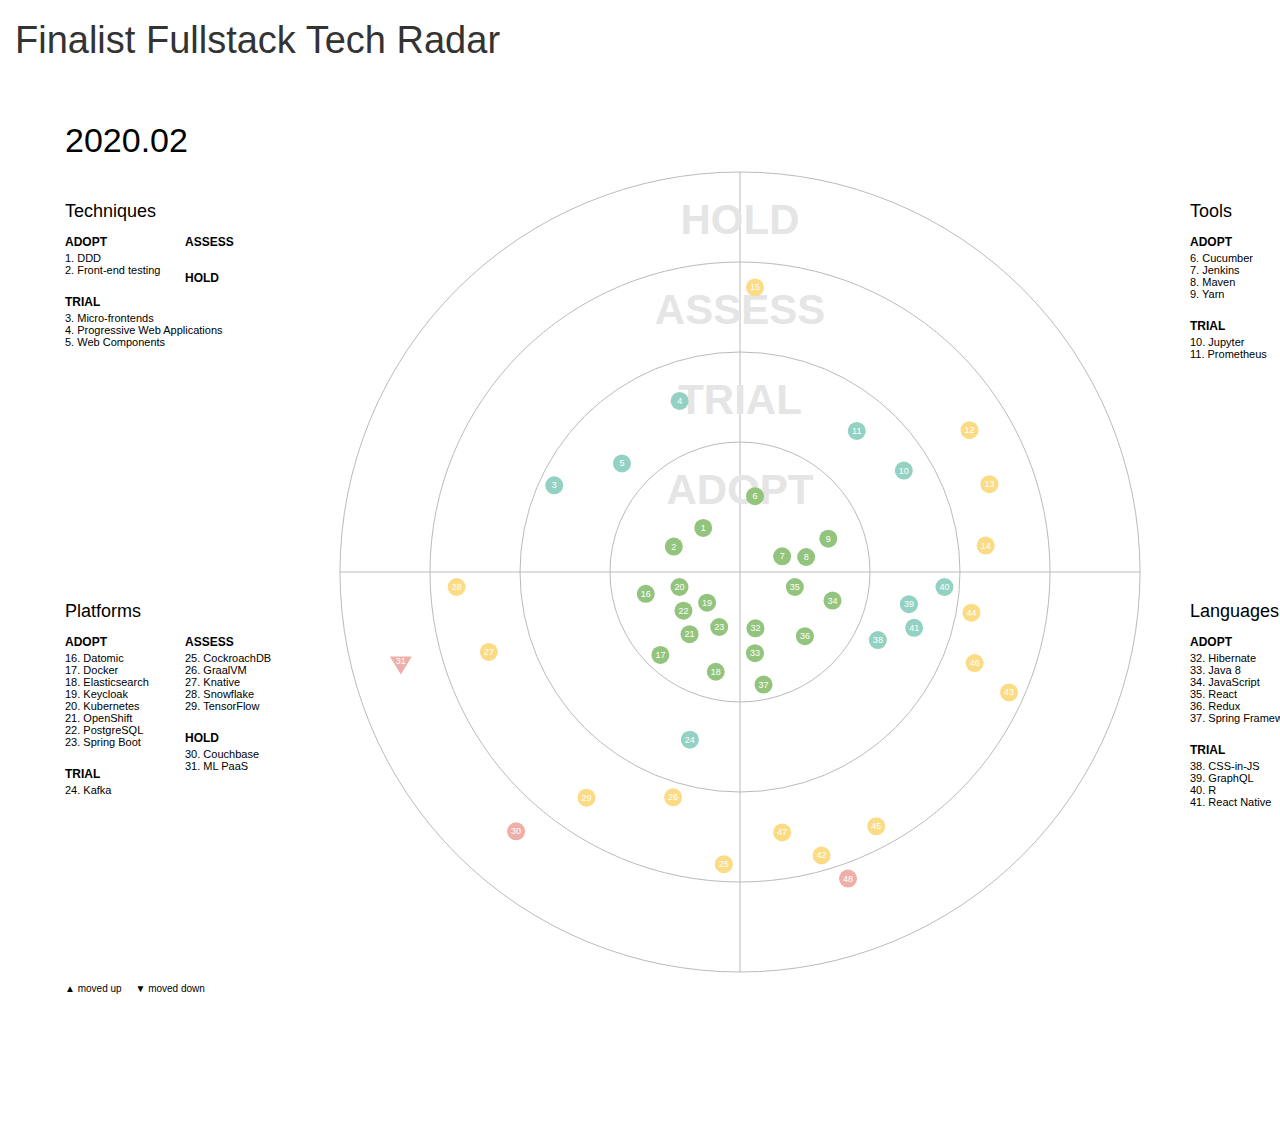
==== commit 5342b1cd: "Updated moved blips from January" ====
--- a/docs/index.html
+++ b/docs/index.html
@@ -847,7 +847,7 @@
     grid: "#bbb",
     inactive: "#ddd"
   },
-  title: "2020.01",
+  title: "2020.02",
   quadrants: [
     { name: "Languages & Frameworks" },
     { name: "Platforms" },
@@ -863,7 +863,7 @@
   print_layout: true,
   // zoomed_quadrant: 0,
   //ENTRIES
-entries: [{"label":"Clojure","link":"https://clojure.org/","tw_key":"clojure","quadrant":0,"ring":3,"moved":-1,"active":false,"Categorie":"Backend"},{"label":"CockroachDB","link":"https://www.cockroachlabs.com/db/product","tw_key":"cockroachdb","quadrant":1,"ring":2,"moved":1,"active":false,"Categorie":"Data Engineering"},{"label":"Couchbase","link":"https://www.couchbase.com/community","tw_key":"couchbase","quadrant":1,"ring":3,"moved":-1,"active":false,"Categorie":"Data Engineering"},{"label":"CSS-in-JS","link":"https://medium.com/dailyjs/what-is-actually-css-in-js-f2f529a2757","tw_key":"css-in-js","quadrant":0,"ring":1,"moved":1,"active":false,"Categorie":"Frontend"},{"label":"Cucumber","link":"https://cucumber.io/","tw_key":"","quadrant":3,"ring":0,"moved":0,"active":false,"Categorie":"Software Quality"},{"label":"Cypress","link":"https://www.cypress.io/","tw_key":"cypress","quadrant":3,"ring":2,"moved":1,"active":false,"Categorie":"Software Quality"},{"label":"Datomic","link":"https://www.datomic.com/","tw_key":"datomic","quadrant":1,"ring":0,"moved":0,"active":false,"Categorie":"Data Engineering"},{"label":"DDD","link":"https://en.wikipedia.org/wiki/Domain-driven_design","tw_key":"","quadrant":2,"ring":0,"moved":0,"active":false,"Categorie":"Design"},{"label":"Docker","link":"https://www.docker.com/","tw_key":"docker","quadrant":1,"ring":0,"moved":0,"active":false,"Categorie":"Cloud"},{"label":"Elasticsearch","link":"https://www.elastic.co/products/app-search","tw_key":"elastic-search","quadrant":1,"ring":0,"moved":0,"active":false,"Categorie":"Data Engineering"},{"label":"Front-end testing","link":"http://frontendtesting.com/","tw_key":"","quadrant":2,"ring":0,"moved":0,"active":false,"Categorie":"Frontend"},{"label":"GraalVM","link":"https://www.graalvm.org/","tw_key":"graalvm","quadrant":1,"ring":2,"moved":1,"active":false,"Categorie":"Backend"},{"label":"Grafeas","link":"https://grafeas.io/","tw_key":"grafeas","quadrant":3,"ring":2,"moved":0,"active":false,"Categorie":"PrivSec"},{"label":"GraphQL","link":"https://graphql.org/","tw_key":"graphql","quadrant":0,"ring":1,"moved":0,"active":false,"Categorie":"Frontend"},{"label":"Hibernate","link":"https://hibernate.org/","tw_key":"","quadrant":0,"ring":0,"moved":0,"active":false,"Categorie":"Backend"},{"label":"Java 11","link":"https://www.oracle.com/technetwork/java/javase/downloads/jdk11-downloads-5066655.html","tw_key":"","quadrant":0,"ring":2,"moved":1,"active":false,"Categorie":"Backend"},{"label":"Java 8","link":"https://www.oracle.com/technetwork/java/javase/overview/java8-2100321.html","tw_key":"java-8","quadrant":0,"ring":0,"moved":0,"active":false,"Categorie":"Backend"},{"label":"JavaScript","link":"https://en.wikipedia.org/wiki/JavaScript","tw_key":"javascript-as-a-first-class-language","quadrant":0,"ring":0,"moved":0,"active":false,"Categorie":"Frontend"},{"label":"Jenkins","link":"https://jenkins.io/","tw_key":"","quadrant":3,"ring":0,"moved":0,"active":false,"Categorie":"DevOps"},{"label":"Jest","link":"https://jestjs.io","tw_key":"jest","quadrant":3,"ring":2,"moved":1,"active":false,"Categorie":"Software Quality"},{"label":"jOOQ","link":"https://www.jooq.org/","tw_key":"","quadrant":0,"ring":2,"moved":0,"active":false,"Categorie":"Backend"},{"label":"Jupyter","link":"https://jupyter.org/","tw_key":"jupyter","quadrant":3,"ring":1,"moved":0,"active":false,"Categorie":"Data Engineering"},{"label":"Kafka","link":"https://kafka.apache.org/","tw_key":"apache-kafka","quadrant":1,"ring":1,"moved":0,"active":false,"Categorie":"Data Engineering"},{"label":"Keycloak","link":"https://www.keycloak.org/","tw_key":"keycloak","quadrant":1,"ring":0,"moved":0,"active":false,"Categorie":"PrivSec"},{"label":"Knative","link":"https://cloud.google.com/knative","tw_key":"knative","quadrant":1,"ring":2,"moved":0,"active":false,"Categorie":"Cloud"},{"label":"Kong","link":"https://konghq.com/kong/","tw_key":"kong-api-gateway","quadrant":3,"ring":2,"moved":0,"active":false,"Categorie":"Backend"},{"label":"Kotlin","link":"https://kotlinlang.org/","tw_key":"kotlin","quadrant":0,"ring":2,"moved":0,"active":false,"Categorie":"Backend"},{"label":"Kubernetes","link":"https://kubernetes.io/","tw_key":"kubernetes","quadrant":1,"ring":0,"moved":0,"active":false,"Categorie":"Cloud"},{"label":"Maven","link":"https://maven.apache.org/","tw_key":"maven","quadrant":3,"ring":0,"moved":0,"active":false,"Categorie":"Backend"},{"label":"Micro-frontends","link":"https://martinfowler.com/articles/micro-frontends.html","tw_key":"micro-frontends","quadrant":2,"ring":1,"moved":0,"active":false,"Categorie":"Frontend"},{"label":"ML PaaS","link":"https://thenewstack.io/an-introduction-to-the-machine-learning-platform-as-a-service/","tw_key":"","quadrant":1,"ring":2,"moved":0,"active":false,"Categorie":"Data Engineering"},{"label":"next.js","link":"https://nextjs.org/","tw_key":"next-js","quadrant":0,"ring":2,"moved":1,"active":false,"Categorie":"Frontend"},{"label":"OpenShift","link":"https://www.openshift.com/","tw_key":"","quadrant":1,"ring":0,"moved":0,"active":false,"Categorie":"Cloud"},{"label":"PostgreSQL","link":"https://www.postgresql.org/","tw_key":"","quadrant":1,"ring":0,"moved":0,"active":false,"Categorie":"Data Engineering"},{"label":"Progressive Web Applications","link":"https://en.wikipedia.org/wiki/Progressive_web_application","tw_key":"progressive-web-applications","quadrant":2,"ring":1,"moved":0,"active":false,"Categorie":"Frontend"},{"label":"Prometheus","link":"https://prometheus.io/","tw_key":"prometheus","quadrant":3,"ring":1,"moved":0,"active":false,"Categorie":"DevOps"},{"label":"Quarkus","link":"https://quarkus.io/","tw_key":"quarkus","quadrant":0,"ring":2,"moved":1,"active":false,"Categorie":"Cloud"},{"label":"R","link":"https://www.r-project.org/","tw_key":"r-as-compute-platform","quadrant":0,"ring":1,"moved":0,"active":false,"Categorie":"Data Engineering"},{"label":"React","link":"https://reactjs.org/","tw_key":"react-js","quadrant":0,"ring":0,"moved":0,"active":false,"Categorie":"Frontend"},{"label":"React Native","link":"https://facebook.github.io/react-native/","tw_key":"react-native","quadrant":0,"ring":1,"moved":0,"active":false,"Categorie":"Frontend"},{"label":"Redux","link":"https://redux.js.org/","tw_key":"redux","quadrant":0,"ring":0,"moved":0,"active":false,"Categorie":"Frontend"},{"label":"Snowflake","link":"https://www.snowflake.com/","tw_key":"snowflake","quadrant":1,"ring":2,"moved":0,"active":false,"Categorie":"Data Engineering"},{"label":"Spring Framework","link":"https://spring.io/","tw_key":"","quadrant":0,"ring":0,"moved":0,"active":false,"Categorie":"Backend"},{"label":"Spring Boot","link":"https://spring.io/projects/spring-boot","tw_key":"spring-boot","quadrant":1,"ring":0,"moved":0,"active":false,"Categorie":"Backend"},{"label":"TensorFlow","link":"https://www.tensorflow.org/","tw_key":"tensorflow","quadrant":1,"ring":2,"moved":1,"active":false,"Categorie":"Data Engineering"},{"label":"TypeScript","link":"https://www.typescriptlang.org/","tw_key":"typescript","quadrant":0,"ring":2,"moved":1,"active":false,"Categorie":"Frontend"},{"label":"Web Components","link":"https://developer.mozilla.org/en-US/docs/Web/Web_Components","tw_key":"web-components-standard","quadrant":2,"ring":1,"moved":1,"active":false,"Categorie":"Frontend"},{"label":"Yarn","link":"https://yarnpkg.com/","tw_key":"yarn","quadrant":3,"ring":0,"moved":0,"active":false,"Categorie":"Frontend"}]
+entries: [{"label":"Clojure","link":"https://clojure.org/","tw_key":"clojure","quadrant":0,"ring":3,"moved":0,"active":false,"Categorie":"Backend"},{"label":"CockroachDB","link":"https://www.cockroachlabs.com/db/product","tw_key":"cockroachdb","quadrant":1,"ring":2,"moved":0,"active":false,"Categorie":"Data Engineering"},{"label":"Couchbase","link":"https://www.couchbase.com/community","tw_key":"couchbase","quadrant":1,"ring":3,"moved":0,"active":false,"Categorie":"Data Engineering"},{"label":"CSS-in-JS","link":"https://medium.com/dailyjs/what-is-actually-css-in-js-f2f529a2757","tw_key":"css-in-js","quadrant":0,"ring":1,"moved":0,"active":false,"Categorie":"Frontend"},{"label":"Cucumber","link":"https://cucumber.io/","tw_key":"","quadrant":3,"ring":0,"moved":0,"active":false,"Categorie":"Software Quality"},{"label":"Cypress","link":"https://www.cypress.io/","tw_key":"cypress","quadrant":3,"ring":2,"moved":0,"active":false,"Categorie":"Software Quality"},{"label":"Datomic","link":"https://www.datomic.com/","tw_key":"datomic","quadrant":1,"ring":0,"moved":0,"active":false,"Categorie":"Data Engineering"},{"label":"DDD","link":"https://en.wikipedia.org/wiki/Domain-driven_design","tw_key":"","quadrant":2,"ring":0,"moved":0,"active":false,"Categorie":"Design"},{"label":"Docker","link":"https://www.docker.com/","tw_key":"docker","quadrant":1,"ring":0,"moved":0,"active":false,"Categorie":"Cloud"},{"label":"Elasticsearch","link":"https://www.elastic.co/products/app-search","tw_key":"elastic-search","quadrant":1,"ring":0,"moved":0,"active":false,"Categorie":"Data Engineering"},{"label":"Front-end testing","link":"http://frontendtesting.com/","tw_key":"","quadrant":2,"ring":0,"moved":0,"active":false,"Categorie":"Frontend"},{"label":"GraalVM","link":"https://www.graalvm.org/","tw_key":"graalvm","quadrant":1,"ring":2,"moved":0,"active":false,"Categorie":"Backend"},{"label":"Grafeas","link":"https://grafeas.io/","tw_key":"grafeas","quadrant":3,"ring":2,"moved":0,"active":false,"Categorie":"PrivSec"},{"label":"GraphQL","link":"https://graphql.org/","tw_key":"graphql","quadrant":0,"ring":1,"moved":0,"active":false,"Categorie":"Frontend"},{"label":"Hibernate","link":"https://hibernate.org/","tw_key":"","quadrant":0,"ring":0,"moved":0,"active":false,"Categorie":"Backend"},{"label":"Java 11","link":"https://www.oracle.com/technetwork/java/javase/downloads/jdk11-downloads-5066655.html","tw_key":"","quadrant":0,"ring":2,"moved":0,"active":false,"Categorie":"Backend"},{"label":"Java 8","link":"https://www.oracle.com/technetwork/java/javase/overview/java8-2100321.html","tw_key":"java-8","quadrant":0,"ring":0,"moved":0,"active":false,"Categorie":"Backend"},{"label":"JavaScript","link":"https://en.wikipedia.org/wiki/JavaScript","tw_key":"javascript-as-a-first-class-language","quadrant":0,"ring":0,"moved":0,"active":false,"Categorie":"Frontend"},{"label":"Jenkins","link":"https://jenkins.io/","tw_key":"","quadrant":3,"ring":0,"moved":0,"active":false,"Categorie":"DevOps"},{"label":"Jest","link":"https://jestjs.io","tw_key":"jest","quadrant":3,"ring":2,"moved":0,"active":false,"Categorie":"Software Quality"},{"label":"jOOQ","link":"https://www.jooq.org/","tw_key":"","quadrant":0,"ring":2,"moved":0,"active":false,"Categorie":"Backend"},{"label":"Jupyter","link":"https://jupyter.org/","tw_key":"jupyter","quadrant":3,"ring":1,"moved":0,"active":false,"Categorie":"Data Engineering"},{"label":"Kafka","link":"https://kafka.apache.org/","tw_key":"apache-kafka","quadrant":1,"ring":1,"moved":0,"active":false,"Categorie":"Data Engineering"},{"label":"Keycloak","link":"https://www.keycloak.org/","tw_key":"keycloak","quadrant":1,"ring":0,"moved":0,"active":false,"Categorie":"PrivSec"},{"label":"Knative","link":"https://cloud.google.com/knative","tw_key":"knative","quadrant":1,"ring":2,"moved":0,"active":false,"Categorie":"Cloud"},{"label":"Kong","link":"https://konghq.com/kong/","tw_key":"kong-api-gateway","quadrant":3,"ring":2,"moved":0,"active":false,"Categorie":"Backend"},{"label":"Kotlin","link":"https://kotlinlang.org/","tw_key":"kotlin","quadrant":0,"ring":2,"moved":0,"active":false,"Categorie":"Backend"},{"label":"Kubernetes","link":"https://kubernetes.io/","tw_key":"kubernetes","quadrant":1,"ring":0,"moved":0,"active":false,"Categorie":"Cloud"},{"label":"Maven","link":"https://maven.apache.org/","tw_key":"maven","quadrant":3,"ring":0,"moved":0,"active":false,"Categorie":"Backend"},{"label":"Micro-frontends","link":"https://martinfowler.com/articles/micro-frontends.html","tw_key":"micro-frontends","quadrant":2,"ring":1,"moved":0,"active":false,"Categorie":"Frontend"},{"label":"ML PaaS","link":"https://thenewstack.io/an-introduction-to-the-machine-learning-platform-as-a-service/","tw_key":"","quadrant":1,"ring":3,"moved":-1,"active":false,"Categorie":"Data Engineering"},{"label":"next.js","link":"https://nextjs.org/","tw_key":"next-js","quadrant":0,"ring":2,"moved":0,"active":false,"Categorie":"Frontend"},{"label":"OpenShift","link":"https://www.openshift.com/","tw_key":"","quadrant":1,"ring":0,"moved":0,"active":false,"Categorie":"Cloud"},{"label":"PostgreSQL","link":"https://www.postgresql.org/","tw_key":"","quadrant":1,"ring":0,"moved":0,"active":false,"Categorie":"Data Engineering"},{"label":"Progressive Web Applications","link":"https://en.wikipedia.org/wiki/Progressive_web_application","tw_key":"progressive-web-applications","quadrant":2,"ring":1,"moved":0,"active":false,"Categorie":"Frontend"},{"label":"Prometheus","link":"https://prometheus.io/","tw_key":"prometheus","quadrant":3,"ring":1,"moved":0,"active":false,"Categorie":"DevOps"},{"label":"Quarkus","link":"https://quarkus.io/","tw_key":"quarkus","quadrant":0,"ring":2,"moved":0,"active":false,"Categorie":"Cloud"},{"label":"R","link":"https://www.r-project.org/","tw_key":"r-as-compute-platform","quadrant":0,"ring":1,"moved":0,"active":false,"Categorie":"Data Engineering"},{"label":"React","link":"https://reactjs.org/","tw_key":"react-js","quadrant":0,"ring":0,"moved":0,"active":false,"Categorie":"Frontend"},{"label":"React Native","link":"https://facebook.github.io/react-native/","tw_key":"react-native","quadrant":0,"ring":1,"moved":0,"active":false,"Categorie":"Frontend"},{"label":"Redux","link":"https://redux.js.org/","tw_key":"redux","quadrant":0,"ring":0,"moved":0,"active":false,"Categorie":"Frontend"},{"label":"Snowflake","link":"https://www.snowflake.com/","tw_key":"snowflake","quadrant":1,"ring":2,"moved":0,"active":false,"Categorie":"Data Engineering"},{"label":"Spring Boot","link":"https://spring.io/projects/spring-boot","tw_key":"spring-boot","quadrant":1,"ring":0,"moved":0,"active":false,"Categorie":"Backend"},{"label":"Spring Framework","link":"https://spring.io/","tw_key":"","quadrant":0,"ring":0,"moved":0,"active":false,"Categorie":"Backend"},{"label":"TensorFlow","link":"https://www.tensorflow.org/","tw_key":"tensorflow","quadrant":1,"ring":2,"moved":0,"active":false,"Categorie":"Data Engineering"},{"label":"TypeScript","link":"https://www.typescriptlang.org/","tw_key":"typescript","quadrant":0,"ring":2,"moved":0,"active":false,"Categorie":"Frontend"},{"label":"Web Components","link":"https://developer.mozilla.org/en-US/docs/Web/Web_Components","tw_key":"web-components-standard","quadrant":2,"ring":1,"moved":0,"active":false,"Categorie":"Frontend"},{"label":"Yarn","link":"https://yarnpkg.com/","tw_key":"yarn","quadrant":3,"ring":0,"moved":0,"active":false,"Categorie":"Frontend"}]
   //ENTRIES
 });
 </script>
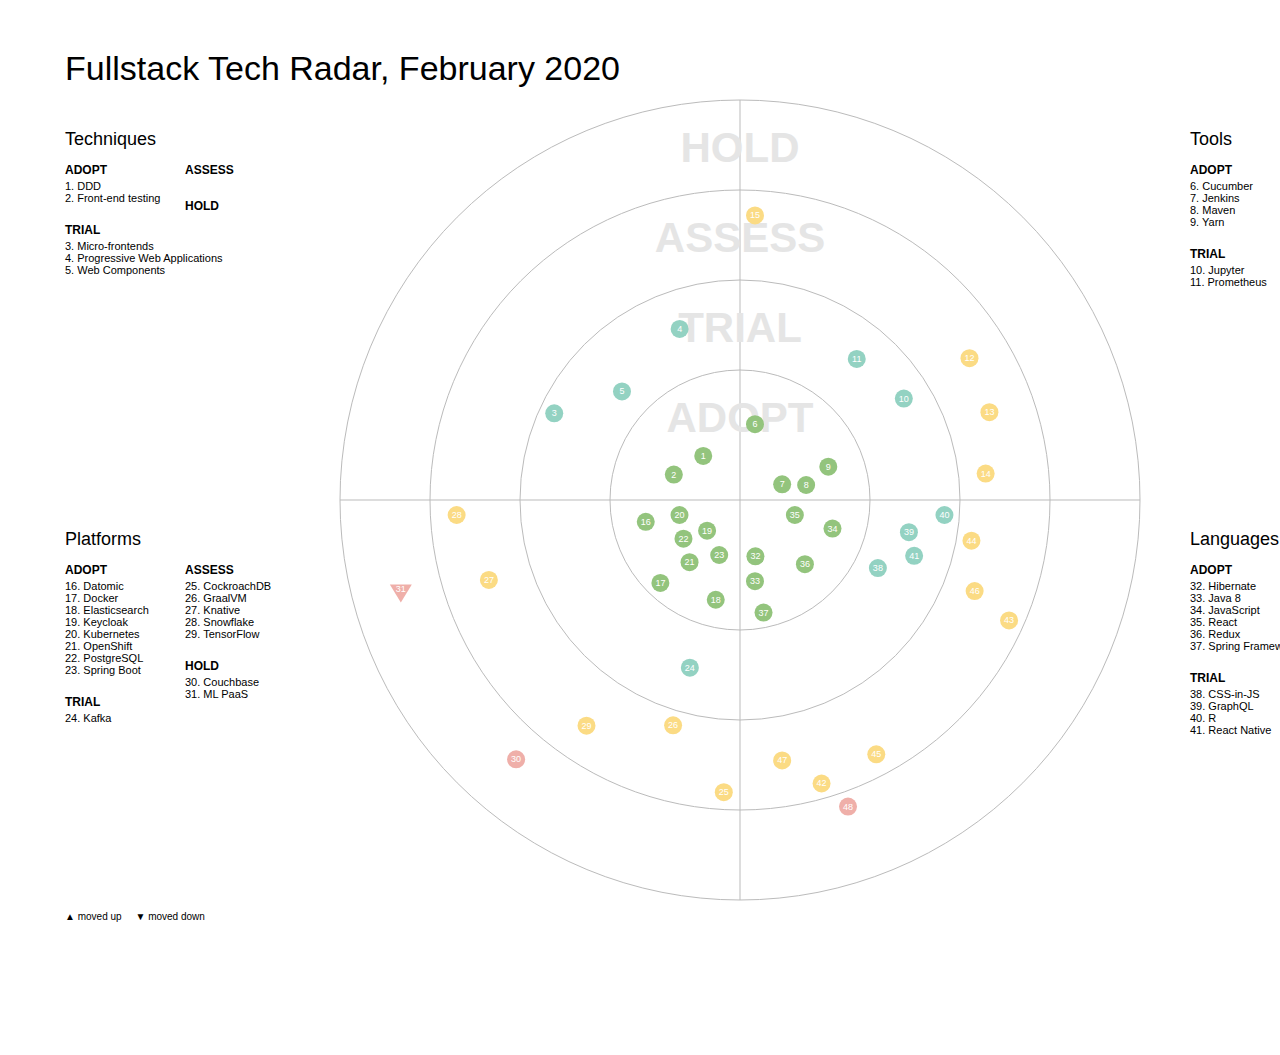
==== commit bf284514: "Parameterized Markdown" ====
--- a/docs/index.html
+++ b/docs/index.html
@@ -11,7 +11,7 @@
 
 
 
-<title>Finalist Fullstack Tech Radar</title>
+<title>index.utf8</title>
 
 <script>/*! jQuery v1.11.3 | (c) 2005, 2015 jQuery Foundation, Inc. | jquery.org/license */
 !function(a,b){"object"==typeof module&&"object"==typeof module.exports?module.exports=a.document?b(a,!0):function(a){if(!a.document)throw new Error("jQuery requires a window with a document");return b(a)}:b(a)}("undefined"!=typeof window?window:this,function(a,b){var c=[],d=c.slice,e=c.concat,f=c.push,g=c.indexOf,h={},i=h.toString,j=h.hasOwnProperty,k={},l="1.11.3",m=function(a,b){return new m.fn.init(a,b)},n=/^[\s\uFEFF\xA0]+|[\s\uFEFF\xA0]+$/g,o=/^-ms-/,p=/-([\da-z])/gi,q=function(a,b){return b.toUpperCase()};m.fn=m.prototype={jquery:l,constructor:m,selector:"",length:0,toArray:function(){return d.call(this)},get:function(a){return null!=a?0>a?this[a+this.length]:this[a]:d.call(this)},pushStack:function(a){var b=m.merge(this.constructor(),a);return b.prevObject=this,b.context=this.context,b},each:function(a,b){return m.each(this,a,b)},map:function(a){return this.pushStack(m.map(this,function(b,c){return a.call(b,c,b)}))},slice:function(){return this.pushStack(d.apply(this,arguments))},first:function(){return this.eq(0)},last:function(){return this.eq(-1)},eq:function(a){var b=this.length,c=+a+(0>a?b:0);return this.pushStack(c>=0&&b>c?[this[c]]:[])},end:function(){return this.prevObject||this.constructor(null)},push:f,sort:c.sort,splice:c.splice},m.extend=m.fn.extend=function(){var a,b,c,d,e,f,g=arguments[0]||{},h=1,i=arguments.length,j=!1;for("boolean"==typeof g&&(j=g,g=arguments[h]||{},h++),"object"==typeof g||m.isFunction(g)||(g={}),h===i&&(g=this,h--);i>h;h++)if(null!=(e=arguments[h]))for(d in e)a=g[d],c=e[d],g!==c&&(j&&c&&(m.isPlainObject(c)||(b=m.isArray(c)))?(b?(b=!1,f=a&&m.isArray(a)?a:[]):f=a&&m.isPlainObject(a)?a:{},g[d]=m.extend(j,f,c)):void 0!==c&&(g[d]=c));return g},m.extend({expando:"jQuery"+(l+Math.random()).replace(/\D/g,""),isReady:!0,error:function(a){throw new Error(a)},noop:function(){},isFunction:function(a){return"function"===m.type(a)},isArray:Array.isArray||function(a){return"array"===m.type(a)},isWindow:function(a){return null!=a&&a==a.window},isNumeric:function(a){return!m.isArray(a)&&a-parseFloat(a)+1>=0},isEmptyObject:function(a){var b;for(b in a)return!1;return!0},isPlainObject:function(a){var b;if(!a||"object"!==m.type(a)||a.nodeType||m.isWindow(a))return!1;try{if(a.constructor&&!j.call(a,"constructor")&&!j.call(a.constructor.prototype,"isPrototypeOf"))return!1}catch(c){return!1}if(k.ownLast)for(b in a)return j.call(a,b);for(b in a);return void 0===b||j.call(a,b)},type:function(a){return null==a?a+"":"object"==typeof a||"function"==typeof a?h[i.call(a)]||"object":typeof a},globalEval:function(b){b&&m.trim(b)&&(a.execScript||function(b){a.eval.call(a,b)})(b)},camelCase:function(a){return a.replace(o,"ms-").replace(p,q)},nodeName:function(a,b){return a.nodeName&&a.nodeName.toLowerCase()===b.toLowerCase()},each:function(a,b,c){var d,e=0,f=a.length,g=r(a);if(c){if(g){for(;f>e;e++)if(d=b.apply(a[e],c),d===!1)break}else for(e in a)if(d=b.apply(a[e],c),d===!1)break}else if(g){for(;f>e;e++)if(d=b.call(a[e],e,a[e]),d===!1)break}else for(e in a)if(d=b.call(a[e],e,a[e]),d===!1)break;return a},trim:function(a){return null==a?"":(a+"").replace(n,"")},makeArray:function(a,b){var c=b||[];return null!=a&&(r(Object(a))?m.merge(c,"string"==typeof a?[a]:a):f.call(c,a)),c},inArray:function(a,b,c){var d;if(b){if(g)return g.call(b,a,c);for(d=b.length,c=c?0>c?Math.max(0,d+c):c:0;d>c;c++)if(c in b&&b[c]===a)return c}return-1},merge:function(a,b){var c=+b.length,d=0,e=a.length;while(c>d)a[e++]=b[d++];if(c!==c)while(void 0!==b[d])a[e++]=b[d++];return a.length=e,a},grep:function(a,b,c){for(var d,e=[],f=0,g=a.length,h=!c;g>f;f++)d=!b(a[f],f),d!==h&&e.push(a[f]);return e},map:function(a,b,c){var d,f=0,g=a.length,h=r(a),i=[];if(h)for(;g>f;f++)d=b(a[f],f,c),null!=d&&i.push(d);else for(f in a)d=b(a[f],f,c),null!=d&&i.push(d);return e.apply([],i)},guid:1,proxy:function(a,b){var c,e,f;return"string"==typeof b&&(f=a[b],b=a,a=f),m.isFunction(a)?(c=d.call(arguments,2),e=function(){return a.apply(b||this,c.concat(d.call(arguments)))},e.guid=a.guid=a.guid||m.guid++,e):void 0},now:function(){return+new Date},support:k}),m.each("Boolean Number String Function Array Date RegExp Object Error".split(" "),function(a,b){h["[object "+b+"]"]=b.toLowerCase()});function r(a){var b="length"in a&&a.length,c=m.type(a);return"function"===c||m.isWindow(a)?!1:1===a.nodeType&&b?!0:"array"===c||0===b||"number"==typeof b&&b>0&&b-1 in a}var s=function(a){var b,c,d,e,f,g,h,i,j,k,l,m,n,o,p,q,r,s,t,u="sizzle"+1*new Date,v=a.document,w=0,x=0,y=ha(),z=ha(),A=ha(),B=function(a,b){return a===b&&(l=!0),0},C=1<<31,D={}.hasOwnProperty,E=[],F=E.pop,G=E.push,H=E.push,I=E.slice,J=function(a,b){for(var c=0,d=a.length;d>c;c++)if(a[c]===b)return c;return-1},K="checked|selected|async|autofocus|autoplay|controls|defer|disabled|hidden|ismap|loop|multiple|open|readonly|required|scoped",L="[\\x20\\t\\r\\n\\f]",M="(?:\\\\.|[\\w-]|[^\\x00-\\xa0])+",N=M.replace("w","w#"),O="\\["+L+"*("+M+")(?:"+L+"*([*^$|!~]?=)"+L+"*(?:'((?:\\\\.|[^\\\\'])*)'|\"((?:\\\\.|[^\\\\\"])*)\"|("+N+"))|)"+L+"*\\]",P=":("+M+")(?:\\((('((?:\\\\.|[^\\\\'])*)'|\"((?:\\\\.|[^\\\\\"])*)\")|((?:\\\\.|[^\\\\()[\\]]|"+O+")*)|.*)\\)|)",Q=new RegExp(L+"+","g"),R=new RegExp("^"+L+"+|((?:^|[^\\\\])(?:\\\\.)*)"+L+"+$","g"),S=new RegExp("^"+L+"*,"+L+"*"),T=new RegExp("^"+L+"*([>+~]|"+L+")"+L+"*"),U=new RegExp("="+L+"*([^\\]'\"]*?)"+L+"*\\]","g"),V=new RegExp(P),W=new RegExp("^"+N+"$"),X={ID:new RegExp("^#("+M+")"),CLASS:new RegExp("^\\.("+M+")"),TAG:new RegExp("^("+M.replace("w","w*")+")"),ATTR:new RegExp("^"+O),PSEUDO:new RegExp("^"+P),CHILD:new RegExp("^:(only|first|last|nth|nth-last)-(child|of-type)(?:\\("+L+"*(even|odd|(([+-]|)(\\d*)n|)"+L+"*(?:([+-]|)"+L+"*(\\d+)|))"+L+"*\\)|)","i"),bool:new RegExp("^(?:"+K+")$","i"),needsContext:new RegExp("^"+L+"*[>+~]|:(even|odd|eq|gt|lt|nth|first|last)(?:\\("+L+"*((?:-\\d)?\\d*)"+L+"*\\)|)(?=[^-]|$)","i")},Y=/^(?:input|select|textarea|button)$/i,Z=/^h\d$/i,$=/^[^{]+\{\s*\[native \w/,_=/^(?:#([\w-]+)|(\w+)|\.([\w-]+))$/,aa=/[+~]/,ba=/'|\\/g,ca=new RegExp("\\\\([\\da-f]{1,6}"+L+"?|("+L+")|.)","ig"),da=function(a,b,c){var d="0x"+b-65536;return d!==d||c?b:0>d?String.fromCharCode(d+65536):String.fromCharCode(d>>10|55296,1023&d|56320)},ea=function(){m()};try{H.apply(E=I.call(v.childNodes),v.childNodes),E[v.childNodes.length].nodeType}catch(fa){H={apply:E.length?function(a,b){G.apply(a,I.call(b))}:function(a,b){var c=a.length,d=0;while(a[c++]=b[d++]);a.length=c-1}}}function ga(a,b,d,e){var f,h,j,k,l,o,r,s,w,x;if((b?b.ownerDocument||b:v)!==n&&m(b),b=b||n,d=d||[],k=b.nodeType,"string"!=typeof a||!a||1!==k&&9!==k&&11!==k)return d;if(!e&&p){if(11!==k&&(f=_.exec(a)))if(j=f[1]){if(9===k){if(h=b.getElementById(j),!h||!h.parentNode)return d;if(h.id===j)return d.push(h),d}else if(b.ownerDocument&&(h=b.ownerDocument.getElementById(j))&&t(b,h)&&h.id===j)return d.push(h),d}else{if(f[2])return H.apply(d,b.getElementsByTagName(a)),d;if((j=f[3])&&c.getElementsByClassName)return H.apply(d,b.getElementsByClassName(j)),d}if(c.qsa&&(!q||!q.test(a))){if(s=r=u,w=b,x=1!==k&&a,1===k&&"object"!==b.nodeName.toLowerCase()){o=g(a),(r=b.getAttribute("id"))?s=r.replace(ba,"\\$&"):b.setAttribute("id",s),s="[id='"+s+"'] ",l=o.length;while(l--)o[l]=s+ra(o[l]);w=aa.test(a)&&pa(b.parentNode)||b,x=o.join(",")}if(x)try{return H.apply(d,w.querySelectorAll(x)),d}catch(y){}finally{r||b.removeAttribute("id")}}}return i(a.replace(R,"$1"),b,d,e)}function ha(){var a=[];function b(c,e){return a.push(c+" ")>d.cacheLength&&delete b[a.shift()],b[c+" "]=e}return b}function ia(a){return a[u]=!0,a}function ja(a){var b=n.createElement("div");try{return!!a(b)}catch(c){return!1}finally{b.parentNode&&b.parentNode.removeChild(b),b=null}}function ka(a,b){var c=a.split("|"),e=a.length;while(e--)d.attrHandle[c[e]]=b}function la(a,b){var c=b&&a,d=c&&1===a.nodeType&&1===b.nodeType&&(~b.sourceIndex||C)-(~a.sourceIndex||C);if(d)return d;if(c)while(c=c.nextSibling)if(c===b)return-1;return a?1:-1}function ma(a){return function(b){var c=b.nodeName.toLowerCase();return"input"===c&&b.type===a}}function na(a){return function(b){var c=b.nodeName.toLowerCase();return("input"===c||"button"===c)&&b.type===a}}function oa(a){return ia(function(b){return b=+b,ia(function(c,d){var e,f=a([],c.length,b),g=f.length;while(g--)c[e=f[g]]&&(c[e]=!(d[e]=c[e]))})})}function pa(a){return a&&"undefined"!=typeof a.getElementsByTagName&&a}c=ga.support={},f=ga.isXML=function(a){var b=a&&(a.ownerDocument||a).documentElement;return b?"HTML"!==b.nodeName:!1},m=ga.setDocument=function(a){var b,e,g=a?a.ownerDocument||a:v;return g!==n&&9===g.nodeType&&g.documentElement?(n=g,o=g.documentElement,e=g.defaultView,e&&e!==e.top&&(e.addEventListener?e.addEventListener("unload",ea,!1):e.attachEvent&&e.attachEvent("onunload",ea)),p=!f(g),c.attributes=ja(function(a){return a.className="i",!a.getAttribute("className")}),c.getElementsByTagName=ja(function(a){return a.appendChild(g.createComment("")),!a.getElementsByTagName("*").length}),c.getElementsByClassName=$.test(g.getElementsByClassName),c.getById=ja(function(a){return o.appendChild(a).id=u,!g.getElementsByName||!g.getElementsByName(u).length}),c.getById?(d.find.ID=function(a,b){if("undefined"!=typeof b.getElementById&&p){var c=b.getElementById(a);return c&&c.parentNode?[c]:[]}},d.filter.ID=function(a){var b=a.replace(ca,da);return function(a){return a.getAttribute("id")===b}}):(delete d.find.ID,d.filter.ID=function(a){var b=a.replace(ca,da);return function(a){var c="undefined"!=typeof a.getAttributeNode&&a.getAttributeNode("id");return c&&c.value===b}}),d.find.TAG=c.getElementsByTagName?function(a,b){return"undefined"!=typeof b.getElementsByTagName?b.getElementsByTagName(a):c.qsa?b.querySelectorAll(a):void 0}:function(a,b){var c,d=[],e=0,f=b.getElementsByTagName(a);if("*"===a){while(c=f[e++])1===c.nodeType&&d.push(c);return d}return f},d.find.CLASS=c.getElementsByClassName&&function(a,b){return p?b.getElementsByClassName(a):void 0},r=[],q=[],(c.qsa=$.test(g.querySelectorAll))&&(ja(function(a){o.appendChild(a).innerHTML="<a id='"+u+"'></a><select id='"+u+"-\f]' msallowcapture=''><option selected=''></option></select>",a.querySelectorAll("[msallowcapture^='']").length&&q.push("[*^$]="+L+"*(?:''|\"\")"),a.querySelectorAll("[selected]").length||q.push("\\["+L+"*(?:value|"+K+")"),a.querySelectorAll("[id~="+u+"-]").length||q.push("~="),a.querySelectorAll(":checked").length||q.push(":checked"),a.querySelectorAll("a#"+u+"+*").length||q.push(".#.+[+~]")}),ja(function(a){var b=g.createElement("input");b.setAttribute("type","hidden"),a.appendChild(b).setAttribute("name","D"),a.querySelectorAll("[name=d]").length&&q.push("name"+L+"*[*^$|!~]?="),a.querySelectorAll(":enabled").length||q.push(":enabled",":disabled"),a.querySelectorAll("*,:x"),q.push(",.*:")})),(c.matchesSelector=$.test(s=o.matches||o.webkitMatchesSelector||o.mozMatchesSelector||o.oMatchesSelector||o.msMatchesSelector))&&ja(function(a){c.disconnectedMatch=s.call(a,"div"),s.call(a,"[s!='']:x"),r.push("!=",P)}),q=q.length&&new RegExp(q.join("|")),r=r.length&&new RegExp(r.join("|")),b=$.test(o.compareDocumentPosition),t=b||$.test(o.contains)?function(a,b){var c=9===a.nodeType?a.documentElement:a,d=b&&b.parentNode;return a===d||!(!d||1!==d.nodeType||!(c.contains?c.contains(d):a.compareDocumentPosition&&16&a.compareDocumentPosition(d)))}:function(a,b){if(b)while(b=b.parentNode)if(b===a)return!0;return!1},B=b?function(a,b){if(a===b)return l=!0,0;var d=!a.compareDocumentPosition-!b.compareDocumentPosition;return d?d:(d=(a.ownerDocument||a)===(b.ownerDocument||b)?a.compareDocumentPosition(b):1,1&d||!c.sortDetached&&b.compareDocumentPosition(a)===d?a===g||a.ownerDocument===v&&t(v,a)?-1:b===g||b.ownerDocument===v&&t(v,b)?1:k?J(k,a)-J(k,b):0:4&d?-1:1)}:function(a,b){if(a===b)return l=!0,0;var c,d=0,e=a.parentNode,f=b.parentNode,h=[a],i=[b];if(!e||!f)return a===g?-1:b===g?1:e?-1:f?1:k?J(k,a)-J(k,b):0;if(e===f)return la(a,b);c=a;while(c=c.parentNode)h.unshift(c);c=b;while(c=c.parentNode)i.unshift(c);while(h[d]===i[d])d++;return d?la(h[d],i[d]):h[d]===v?-1:i[d]===v?1:0},g):n},ga.matches=function(a,b){return ga(a,null,null,b)},ga.matchesSelector=function(a,b){if((a.ownerDocument||a)!==n&&m(a),b=b.replace(U,"='$1']"),!(!c.matchesSelector||!p||r&&r.test(b)||q&&q.test(b)))try{var d=s.call(a,b);if(d||c.disconnectedMatch||a.document&&11!==a.document.nodeType)return d}catch(e){}return ga(b,n,null,[a]).length>0},ga.contains=function(a,b){return(a.ownerDocument||a)!==n&&m(a),t(a,b)},ga.attr=function(a,b){(a.ownerDocument||a)!==n&&m(a);var e=d.attrHandle[b.toLowerCase()],f=e&&D.call(d.attrHandle,b.toLowerCase())?e(a,b,!p):void 0;return void 0!==f?f:c.attributes||!p?a.getAttribute(b):(f=a.getAttributeNode(b))&&f.specified?f.value:null},ga.error=function(a){throw new Error("Syntax error, unrecognized expression: "+a)},ga.uniqueSort=function(a){var b,d=[],e=0,f=0;if(l=!c.detectDuplicates,k=!c.sortStable&&a.slice(0),a.sort(B),l){while(b=a[f++])b===a[f]&&(e=d.push(f));while(e--)a.splice(d[e],1)}return k=null,a},e=ga.getText=function(a){var b,c="",d=0,f=a.nodeType;if(f){if(1===f||9===f||11===f){if("string"==typeof a.textContent)return a.textContent;for(a=a.firstChild;a;a=a.nextSibling)c+=e(a)}else if(3===f||4===f)return a.nodeValue}else while(b=a[d++])c+=e(b);return c},d=ga.selectors={cacheLength:50,createPseudo:ia,match:X,attrHandle:{},find:{},relative:{">":{dir:"parentNode",first:!0}," ":{dir:"parentNode"},"+":{dir:"previousSibling",first:!0},"~":{dir:"previousSibling"}},preFilter:{ATTR:function(a){return a[1]=a[1].replace(ca,da),a[3]=(a[3]||a[4]||a[5]||"").replace(ca,da),"~="===a[2]&&(a[3]=" "+a[3]+" "),a.slice(0,4)},CHILD:function(a){return a[1]=a[1].toLowerCase(),"nth"===a[1].slice(0,3)?(a[3]||ga.error(a[0]),a[4]=+(a[4]?a[5]+(a[6]||1):2*("even"===a[3]||"odd"===a[3])),a[5]=+(a[7]+a[8]||"odd"===a[3])):a[3]&&ga.error(a[0]),a},PSEUDO:function(a){var b,c=!a[6]&&a[2];return X.CHILD.test(a[0])?null:(a[3]?a[2]=a[4]||a[5]||"":c&&V.test(c)&&(b=g(c,!0))&&(b=c.indexOf(")",c.length-b)-c.length)&&(a[0]=a[0].slice(0,b),a[2]=c.slice(0,b)),a.slice(0,3))}},filter:{TAG:function(a){var b=a.replace(ca,da).toLowerCase();return"*"===a?function(){return!0}:function(a){return a.nodeName&&a.nodeName.toLowerCase()===b}},CLASS:function(a){var b=y[a+" "];return b||(b=new RegExp("(^|"+L+")"+a+"("+L+"|$)"))&&y(a,function(a){return b.test("string"==typeof a.className&&a.className||"undefined"!=typeof a.getAttribute&&a.getAttribute("class")||"")})},ATTR:function(a,b,c){return function(d){var e=ga.attr(d,a);return null==e?"!="===b:b?(e+="","="===b?e===c:"!="===b?e!==c:"^="===b?c&&0===e.indexOf(c):"*="===b?c&&e.indexOf(c)>-1:"$="===b?c&&e.slice(-c.length)===c:"~="===b?(" "+e.replace(Q," ")+" ").indexOf(c)>-1:"|="===b?e===c||e.slice(0,c.length+1)===c+"-":!1):!0}},CHILD:function(a,b,c,d,e){var f="nth"!==a.slice(0,3),g="last"!==a.slice(-4),h="of-type"===b;return 1===d&&0===e?function(a){return!!a.parentNode}:function(b,c,i){var j,k,l,m,n,o,p=f!==g?"nextSibling":"previousSibling",q=b.parentNode,r=h&&b.nodeName.toLowerCase(),s=!i&&!h;if(q){if(f){while(p){l=b;while(l=l[p])if(h?l.nodeName.toLowerCase()===r:1===l.nodeType)return!1;o=p="only"===a&&!o&&"nextSibling"}return!0}if(o=[g?q.firstChild:q.lastChild],g&&s){k=q[u]||(q[u]={}),j=k[a]||[],n=j[0]===w&&j[1],m=j[0]===w&&j[2],l=n&&q.childNodes[n];while(l=++n&&l&&l[p]||(m=n=0)||o.pop())if(1===l.nodeType&&++m&&l===b){k[a]=[w,n,m];break}}else if(s&&(j=(b[u]||(b[u]={}))[a])&&j[0]===w)m=j[1];else while(l=++n&&l&&l[p]||(m=n=0)||o.pop())if((h?l.nodeName.toLowerCase()===r:1===l.nodeType)&&++m&&(s&&((l[u]||(l[u]={}))[a]=[w,m]),l===b))break;return m-=e,m===d||m%d===0&&m/d>=0}}},PSEUDO:function(a,b){var c,e=d.pseudos[a]||d.setFilters[a.toLowerCase()]||ga.error("unsupported pseudo: "+a);return e[u]?e(b):e.length>1?(c=[a,a,"",b],d.setFilters.hasOwnProperty(a.toLowerCase())?ia(function(a,c){var d,f=e(a,b),g=f.length;while(g--)d=J(a,f[g]),a[d]=!(c[d]=f[g])}):function(a){return e(a,0,c)}):e}},pseudos:{not:ia(function(a){var b=[],c=[],d=h(a.replace(R,"$1"));return d[u]?ia(function(a,b,c,e){var f,g=d(a,null,e,[]),h=a.length;while(h--)(f=g[h])&&(a[h]=!(b[h]=f))}):function(a,e,f){return b[0]=a,d(b,null,f,c),b[0]=null,!c.pop()}}),has:ia(function(a){return function(b){return ga(a,b).length>0}}),contains:ia(function(a){return a=a.replace(ca,da),function(b){return(b.textContent||b.innerText||e(b)).indexOf(a)>-1}}),lang:ia(function(a){return W.test(a||"")||ga.error("unsupported lang: "+a),a=a.replace(ca,da).toLowerCase(),function(b){var c;do if(c=p?b.lang:b.getAttribute("xml:lang")||b.getAttribute("lang"))return c=c.toLowerCase(),c===a||0===c.indexOf(a+"-");while((b=b.parentNode)&&1===b.nodeType);return!1}}),target:function(b){var c=a.location&&a.location.hash;return c&&c.slice(1)===b.id},root:function(a){return a===o},focus:function(a){return a===n.activeElement&&(!n.hasFocus||n.hasFocus())&&!!(a.type||a.href||~a.tabIndex)},enabled:function(a){return a.disabled===!1},disabled:function(a){return a.disabled===!0},checked:function(a){var b=a.nodeName.toLowerCase();return"input"===b&&!!a.checked||"option"===b&&!!a.selected},selected:function(a){return a.parentNode&&a.parentNode.selectedIndex,a.selected===!0},empty:function(a){for(a=a.firstChild;a;a=a.nextSibling)if(a.nodeType<6)return!1;return!0},parent:function(a){return!d.pseudos.empty(a)},header:function(a){return Z.test(a.nodeName)},input:function(a){return Y.test(a.nodeName)},button:function(a){var b=a.nodeName.toLowerCase();return"input"===b&&"button"===a.type||"button"===b},text:function(a){var b;return"input"===a.nodeName.toLowerCase()&&"text"===a.type&&(null==(b=a.getAttribute("type"))||"text"===b.toLowerCase())},first:oa(function(){return[0]}),last:oa(function(a,b){return[b-1]}),eq:oa(function(a,b,c){return[0>c?c+b:c]}),even:oa(function(a,b){for(var c=0;b>c;c+=2)a.push(c);return a}),odd:oa(function(a,b){for(var c=1;b>c;c+=2)a.push(c);return a}),lt:oa(function(a,b,c){for(var d=0>c?c+b:c;--d>=0;)a.push(d);return a}),gt:oa(function(a,b,c){for(var d=0>c?c+b:c;++d<b;)a.push(d);return a})}},d.pseudos.nth=d.pseudos.eq;for(b in{radio:!0,checkbox:!0,file:!0,password:!0,image:!0})d.pseudos[b]=ma(b);for(b in{submit:!0,reset:!0})d.pseudos[b]=na(b);function qa(){}qa.prototype=d.filters=d.pseudos,d.setFilters=new qa,g=ga.tokenize=function(a,b){var c,e,f,g,h,i,j,k=z[a+" "];if(k)return b?0:k.slice(0);h=a,i=[],j=d.preFilter;while(h){(!c||(e=S.exec(h)))&&(e&&(h=h.slice(e[0].length)||h),i.push(f=[])),c=!1,(e=T.exec(h))&&(c=e.shift(),f.push({value:c,type:e[0].replace(R," ")}),h=h.slice(c.length));for(g in d.filter)!(e=X[g].exec(h))||j[g]&&!(e=j[g](e))||(c=e.shift(),f.push({value:c,type:g,matches:e}),h=h.slice(c.length));if(!c)break}return b?h.length:h?ga.error(a):z(a,i).slice(0)};function ra(a){for(var b=0,c=a.length,d="";c>b;b++)d+=a[b].value;return d}function sa(a,b,c){var d=b.dir,e=c&&"parentNode"===d,f=x++;return b.first?function(b,c,f){while(b=b[d])if(1===b.nodeType||e)return a(b,c,f)}:function(b,c,g){var h,i,j=[w,f];if(g){while(b=b[d])if((1===b.nodeType||e)&&a(b,c,g))return!0}else while(b=b[d])if(1===b.nodeType||e){if(i=b[u]||(b[u]={}),(h=i[d])&&h[0]===w&&h[1]===f)return j[2]=h[2];if(i[d]=j,j[2]=a(b,c,g))return!0}}}function ta(a){return a.length>1?function(b,c,d){var e=a.length;while(e--)if(!a[e](b,c,d))return!1;return!0}:a[0]}function ua(a,b,c){for(var d=0,e=b.length;e>d;d++)ga(a,b[d],c);return c}function va(a,b,c,d,e){for(var f,g=[],h=0,i=a.length,j=null!=b;i>h;h++)(f=a[h])&&(!c||c(f,d,e))&&(g.push(f),j&&b.push(h));return g}function wa(a,b,c,d,e,f){return d&&!d[u]&&(d=wa(d)),e&&!e[u]&&(e=wa(e,f)),ia(function(f,g,h,i){var j,k,l,m=[],n=[],o=g.length,p=f||ua(b||"*",h.nodeType?[h]:h,[]),q=!a||!f&&b?p:va(p,m,a,h,i),r=c?e||(f?a:o||d)?[]:g:q;if(c&&c(q,r,h,i),d){j=va(r,n),d(j,[],h,i),k=j.length;while(k--)(l=j[k])&&(r[n[k]]=!(q[n[k]]=l))}if(f){if(e||a){if(e){j=[],k=r.length;while(k--)(l=r[k])&&j.push(q[k]=l);e(null,r=[],j,i)}k=r.length;while(k--)(l=r[k])&&(j=e?J(f,l):m[k])>-1&&(f[j]=!(g[j]=l))}}else r=va(r===g?r.splice(o,r.length):r),e?e(null,g,r,i):H.apply(g,r)})}function xa(a){for(var b,c,e,f=a.length,g=d.relative[a[0].type],h=g||d.relative[" "],i=g?1:0,k=sa(function(a){return a===b},h,!0),l=sa(function(a){return J(b,a)>-1},h,!0),m=[function(a,c,d){var e=!g&&(d||c!==j)||((b=c).nodeType?k(a,c,d):l(a,c,d));return b=null,e}];f>i;i++)if(c=d.relative[a[i].type])m=[sa(ta(m),c)];else{if(c=d.filter[a[i].type].apply(null,a[i].matches),c[u]){for(e=++i;f>e;e++)if(d.relative[a[e].type])break;return wa(i>1&&ta(m),i>1&&ra(a.slice(0,i-1).concat({value:" "===a[i-2].type?"*":""})).replace(R,"$1"),c,e>i&&xa(a.slice(i,e)),f>e&&xa(a=a.slice(e)),f>e&&ra(a))}m.push(c)}return ta(m)}function ya(a,b){var c=b.length>0,e=a.length>0,f=function(f,g,h,i,k){var l,m,o,p=0,q="0",r=f&&[],s=[],t=j,u=f||e&&d.find.TAG("*",k),v=w+=null==t?1:Math.random()||.1,x=u.length;for(k&&(j=g!==n&&g);q!==x&&null!=(l=u[q]);q++){if(e&&l){m=0;while(o=a[m++])if(o(l,g,h)){i.push(l);break}k&&(w=v)}c&&((l=!o&&l)&&p--,f&&r.push(l))}if(p+=q,c&&q!==p){m=0;while(o=b[m++])o(r,s,g,h);if(f){if(p>0)while(q--)r[q]||s[q]||(s[q]=F.call(i));s=va(s)}H.apply(i,s),k&&!f&&s.length>0&&p+b.length>1&&ga.uniqueSort(i)}return k&&(w=v,j=t),r};return c?ia(f):f}return h=ga.compile=function(a,b){var c,d=[],e=[],f=A[a+" "];if(!f){b||(b=g(a)),c=b.length;while(c--)f=xa(b[c]),f[u]?d.push(f):e.push(f);f=A(a,ya(e,d)),f.selector=a}return f},i=ga.select=function(a,b,e,f){var i,j,k,l,m,n="function"==typeof a&&a,o=!f&&g(a=n.selector||a);if(e=e||[],1===o.length){if(j=o[0]=o[0].slice(0),j.length>2&&"ID"===(k=j[0]).type&&c.getById&&9===b.nodeType&&p&&d.relative[j[1].type]){if(b=(d.find.ID(k.matches[0].replace(ca,da),b)||[])[0],!b)return e;n&&(b=b.parentNode),a=a.slice(j.shift().value.length)}i=X.needsContext.test(a)?0:j.length;while(i--){if(k=j[i],d.relative[l=k.type])break;if((m=d.find[l])&&(f=m(k.matches[0].replace(ca,da),aa.test(j[0].type)&&pa(b.parentNode)||b))){if(j.splice(i,1),a=f.length&&ra(j),!a)return H.apply(e,f),e;break}}}return(n||h(a,o))(f,b,!p,e,aa.test(a)&&pa(b.parentNode)||b),e},c.sortStable=u.split("").sort(B).join("")===u,c.detectDuplicates=!!l,m(),c.sortDetached=ja(function(a){return 1&a.compareDocumentPosition(n.createElement("div"))}),ja(function(a){return a.innerHTML="<a href='#'></a>","#"===a.firstChild.getAttribute("href")})||ka("type|href|height|width",function(a,b,c){return c?void 0:a.getAttribute(b,"type"===b.toLowerCase()?1:2)}),c.attributes&&ja(function(a){return a.innerHTML="<input/>",a.firstChild.setAttribute("value",""),""===a.firstChild.getAttribute("value")})||ka("value",function(a,b,c){return c||"input"!==a.nodeName.toLowerCase()?void 0:a.defaultValue}),ja(function(a){return null==a.getAttribute("disabled")})||ka(K,function(a,b,c){var d;return c?void 0:a[b]===!0?b.toLowerCase():(d=a.getAttributeNode(b))&&d.specified?d.value:null}),ga}(a);m.find=s,m.expr=s.selectors,m.expr[":"]=m.expr.pseudos,m.unique=s.uniqueSort,m.text=s.getText,m.isXMLDoc=s.isXML,m.contains=s.contains;var t=m.expr.match.needsContext,u=/^<(\w+)\s*\/?>(?:<\/\1>|)$/,v=/^.[^:#\[\.,]*$/;function w(a,b,c){if(m.isFunction(b))return m.grep(a,function(a,d){return!!b.call(a,d,a)!==c});if(b.nodeType)return m.grep(a,function(a){return a===b!==c});if("string"==typeof b){if(v.test(b))return m.filter(b,a,c);b=m.filter(b,a)}return m.grep(a,function(a){return m.inArray(a,b)>=0!==c})}m.filter=function(a,b,c){var d=b[0];return c&&(a=":not("+a+")"),1===b.length&&1===d.nodeType?m.find.matchesSelector(d,a)?[d]:[]:m.find.matches(a,m.grep(b,function(a){return 1===a.nodeType}))},m.fn.extend({find:function(a){var b,c=[],d=this,e=d.length;if("string"!=typeof a)return this.pushStack(m(a).filter(function(){for(b=0;e>b;b++)if(m.contains(d[b],this))return!0}));for(b=0;e>b;b++)m.find(a,d[b],c);return c=this.pushStack(e>1?m.unique(c):c),c.selector=this.selector?this.selector+" "+a:a,c},filter:function(a){return this.pushStack(w(this,a||[],!1))},not:function(a){return this.pushStack(w(this,a||[],!0))},is:function(a){return!!w(this,"string"==typeof a&&t.test(a)?m(a):a||[],!1).length}});var x,y=a.document,z=/^(?:\s*(<[\w\W]+>)[^>]*|#([\w-]*))$/,A=m.fn.init=function(a,b){var c,d;if(!a)return this;if("string"==typeof a){if(c="<"===a.charAt(0)&&">"===a.charAt(a.length-1)&&a.length>=3?[null,a,null]:z.exec(a),!c||!c[1]&&b)return!b||b.jquery?(b||x).find(a):this.constructor(b).find(a);if(c[1]){if(b=b instanceof m?b[0]:b,m.merge(this,m.parseHTML(c[1],b&&b.nodeType?b.ownerDocument||b:y,!0)),u.test(c[1])&&m.isPlainObject(b))for(c in b)m.isFunction(this[c])?this[c](b[c]):this.attr(c,b[c]);return this}if(d=y.getElementById(c[2]),d&&d.parentNode){if(d.id!==c[2])return x.find(a);this.length=1,this[0]=d}return this.context=y,this.selector=a,this}return a.nodeType?(this.context=this[0]=a,this.length=1,this):m.isFunction(a)?"undefined"!=typeof x.ready?x.ready(a):a(m):(void 0!==a.selector&&(this.selector=a.selector,this.context=a.context),m.makeArray(a,this))};A.prototype=m.fn,x=m(y);var B=/^(?:parents|prev(?:Until|All))/,C={children:!0,contents:!0,next:!0,prev:!0};m.extend({dir:function(a,b,c){var d=[],e=a[b];while(e&&9!==e.nodeType&&(void 0===c||1!==e.nodeType||!m(e).is(c)))1===e.nodeType&&d.push(e),e=e[b];return d},sibling:function(a,b){for(var c=[];a;a=a.nextSibling)1===a.nodeType&&a!==b&&c.push(a);return c}}),m.fn.extend({has:function(a){var b,c=m(a,this),d=c.length;return this.filter(function(){for(b=0;d>b;b++)if(m.contains(this,c[b]))return!0})},closest:function(a,b){for(var c,d=0,e=this.length,f=[],g=t.test(a)||"string"!=typeof a?m(a,b||this.context):0;e>d;d++)for(c=this[d];c&&c!==b;c=c.parentNode)if(c.nodeType<11&&(g?g.index(c)>-1:1===c.nodeType&&m.find.matchesSelector(c,a))){f.push(c);break}return this.pushStack(f.length>1?m.unique(f):f)},index:function(a){return a?"string"==typeof a?m.inArray(this[0],m(a)):m.inArray(a.jquery?a[0]:a,this):this[0]&&this[0].parentNode?this.first().prevAll().length:-1},add:function(a,b){return this.pushStack(m.unique(m.merge(this.get(),m(a,b))))},addBack:function(a){return this.add(null==a?this.prevObject:this.prevObject.filter(a))}});function D(a,b){do a=a[b];while(a&&1!==a.nodeType);return a}m.each({parent:function(a){var b=a.parentNode;return b&&11!==b.nodeType?b:null},parents:function(a){return m.dir(a,"parentNode")},parentsUntil:function(a,b,c){return m.dir(a,"parentNode",c)},next:function(a){return D(a,"nextSibling")},prev:function(a){return D(a,"previousSibling")},nextAll:function(a){return m.dir(a,"nextSibling")},prevAll:function(a){return m.dir(a,"previousSibling")},nextUntil:function(a,b,c){return m.dir(a,"nextSibling",c)},prevUntil:function(a,b,c){return m.dir(a,"previousSibling",c)},siblings:function(a){return m.sibling((a.parentNode||{}).firstChild,a)},children:function(a){return m.sibling(a.firstChild)},contents:function(a){return m.nodeName(a,"iframe")?a.contentDocument||a.contentWindow.document:m.merge([],a.childNodes)}},function(a,b){m.fn[a]=function(c,d){var e=m.map(this,b,c);return"Until"!==a.slice(-5)&&(d=c),d&&"string"==typeof d&&(e=m.filter(d,e)),this.length>1&&(C[a]||(e=m.unique(e)),B.test(a)&&(e=e.reverse())),this.pushStack(e)}});var E=/\S+/g,F={};function G(a){var b=F[a]={};return m.each(a.match(E)||[],function(a,c){b[c]=!0}),b}m.Callbacks=function(a){a="string"==typeof a?F[a]||G(a):m.extend({},a);var b,c,d,e,f,g,h=[],i=!a.once&&[],j=function(l){for(c=a.memory&&l,d=!0,f=g||0,g=0,e=h.length,b=!0;h&&e>f;f++)if(h[f].apply(l[0],l[1])===!1&&a.stopOnFalse){c=!1;break}b=!1,h&&(i?i.length&&j(i.shift()):c?h=[]:k.disable())},k={add:function(){if(h){var d=h.length;!function f(b){m.each(b,function(b,c){var d=m.type(c);"function"===d?a.unique&&k.has(c)||h.push(c):c&&c.length&&"string"!==d&&f(c)})}(arguments),b?e=h.length:c&&(g=d,j(c))}return this},remove:function(){return h&&m.each(arguments,function(a,c){var d;while((d=m.inArray(c,h,d))>-1)h.splice(d,1),b&&(e>=d&&e--,f>=d&&f--)}),this},has:function(a){return a?m.inArray(a,h)>-1:!(!h||!h.length)},empty:function(){return h=[],e=0,this},disable:function(){return h=i=c=void 0,this},disabled:function(){return!h},lock:function(){return i=void 0,c||k.disable(),this},locked:function(){return!i},fireWith:function(a,c){return!h||d&&!i||(c=c||[],c=[a,c.slice?c.slice():c],b?i.push(c):j(c)),this},fire:function(){return k.fireWith(this,arguments),this},fired:function(){return!!d}};return k},m.extend({Deferred:function(a){var b=[["resolve","done",m.Callbacks("once memory"),"resolved"],["reject","fail",m.Callbacks("once memory"),"rejected"],["notify","progress",m.Callbacks("memory")]],c="pending",d={state:function(){return c},always:function(){return e.done(arguments).fail(arguments),this},then:function(){var a=arguments;return m.Deferred(function(c){m.each(b,function(b,f){var g=m.isFunction(a[b])&&a[b];e[f[1]](function(){var a=g&&g.apply(this,arguments);a&&m.isFunction(a.promise)?a.promise().done(c.resolve).fail(c.reject).progress(c.notify):c[f[0]+"With"](this===d?c.promise():this,g?[a]:arguments)})}),a=null}).promise()},promise:function(a){return null!=a?m.extend(a,d):d}},e={};return d.pipe=d.then,m.each(b,function(a,f){var g=f[2],h=f[3];d[f[1]]=g.add,h&&g.add(function(){c=h},b[1^a][2].disable,b[2][2].lock),e[f[0]]=function(){return e[f[0]+"With"](this===e?d:this,arguments),this},e[f[0]+"With"]=g.fireWith}),d.promise(e),a&&a.call(e,e),e},when:function(a){var b=0,c=d.call(arguments),e=c.length,f=1!==e||a&&m.isFunction(a.promise)?e:0,g=1===f?a:m.Deferred(),h=function(a,b,c){return function(e){b[a]=this,c[a]=arguments.length>1?d.call(arguments):e,c===i?g.notifyWith(b,c):--f||g.resolveWith(b,c)}},i,j,k;if(e>1)for(i=new Array(e),j=new Array(e),k=new Array(e);e>b;b++)c[b]&&m.isFunction(c[b].promise)?c[b].promise().done(h(b,k,c)).fail(g.reject).progress(h(b,j,i)):--f;return f||g.resolveWith(k,c),g.promise()}});var H;m.fn.ready=function(a){return m.ready.promise().done(a),this},m.extend({isReady:!1,readyWait:1,holdReady:function(a){a?m.readyWait++:m.ready(!0)},ready:function(a){if(a===!0?!--m.readyWait:!m.isReady){if(!y.body)return setTimeout(m.ready);m.isReady=!0,a!==!0&&--m.readyWait>0||(H.resolveWith(y,[m]),m.fn.triggerHandler&&(m(y).triggerHandler("ready"),m(y).off("ready")))}}});function I(){y.addEventListener?(y.removeEventListener("DOMContentLoaded",J,!1),a.removeEventListener("load",J,!1)):(y.detachEvent("onreadystatechange",J),a.detachEvent("onload",J))}function J(){(y.addEventListener||"load"===event.type||"complete"===y.readyState)&&(I(),m.ready())}m.ready.promise=function(b){if(!H)if(H=m.Deferred(),"complete"===y.readyState)setTimeout(m.ready);else if(y.addEventListener)y.addEventListener("DOMContentLoaded",J,!1),a.addEventListener("load",J,!1);else{y.attachEvent("onreadystatechange",J),a.attachEvent("onload",J);var c=!1;try{c=null==a.frameElement&&y.documentElement}catch(d){}c&&c.doScroll&&!function e(){if(!m.isReady){try{c.doScroll("left")}catch(a){return setTimeout(e,50)}I(),m.ready()}}()}return H.promise(b)};var K="undefined",L;for(L in m(k))break;k.ownLast="0"!==L,k.inlineBlockNeedsLayout=!1,m(function(){var a,b,c,d;c=y.getElementsByTagName("body")[0],c&&c.style&&(b=y.createElement("div"),d=y.createElement("div"),d.style.cssText="position:absolute;border:0;width:0;height:0;top:0;left:-9999px",c.appendChild(d).appendChild(b),typeof b.style.zoom!==K&&(b.style.cssText="display:inline;margin:0;border:0;padding:1px;width:1px;zoom:1",k.inlineBlockNeedsLayout=a=3===b.offsetWidth,a&&(c.style.zoom=1)),c.removeChild(d))}),function(){var a=y.createElement("div");if(null==k.deleteExpando){k.deleteExpando=!0;try{delete a.test}catch(b){k.deleteExpando=!1}}a=null}(),m.acceptData=function(a){var b=m.noData[(a.nodeName+" ").toLowerCase()],c=+a.nodeType||1;return 1!==c&&9!==c?!1:!b||b!==!0&&a.getAttribute("classid")===b};var M=/^(?:\{[\w\W]*\}|\[[\w\W]*\])$/,N=/([A-Z])/g;function O(a,b,c){if(void 0===c&&1===a.nodeType){var d="data-"+b.replace(N,"-$1").toLowerCase();if(c=a.getAttribute(d),"string"==typeof c){try{c="true"===c?!0:"false"===c?!1:"null"===c?null:+c+""===c?+c:M.test(c)?m.parseJSON(c):c}catch(e){}m.data(a,b,c)}else c=void 0}return c}function P(a){var b;for(b in a)if(("data"!==b||!m.isEmptyObject(a[b]))&&"toJSON"!==b)return!1;
@@ -383,7 +383,6 @@
 
 
 
-<h1 class="title toc-ignore">Finalist Fullstack Tech Radar</h1>
 
 </div>
 
@@ -847,7 +846,7 @@
     grid: "#bbb",
     inactive: "#ddd"
   },
-  title: "2020.02",
+  title: "Fullstack Tech Radar, February 2020",
   quadrants: [
     { name: "Languages & Frameworks" },
     { name: "Platforms" },
@@ -863,7 +862,7 @@
   print_layout: true,
   // zoomed_quadrant: 0,
   //ENTRIES
-entries: [{"label":"Clojure","link":"https://clojure.org/","tw_key":"clojure","quadrant":0,"ring":3,"moved":0,"active":false,"Categorie":"Backend"},{"label":"CockroachDB","link":"https://www.cockroachlabs.com/db/product","tw_key":"cockroachdb","quadrant":1,"ring":2,"moved":0,"active":false,"Categorie":"Data Engineering"},{"label":"Couchbase","link":"https://www.couchbase.com/community","tw_key":"couchbase","quadrant":1,"ring":3,"moved":0,"active":false,"Categorie":"Data Engineering"},{"label":"CSS-in-JS","link":"https://medium.com/dailyjs/what-is-actually-css-in-js-f2f529a2757","tw_key":"css-in-js","quadrant":0,"ring":1,"moved":0,"active":false,"Categorie":"Frontend"},{"label":"Cucumber","link":"https://cucumber.io/","tw_key":"","quadrant":3,"ring":0,"moved":0,"active":false,"Categorie":"Software Quality"},{"label":"Cypress","link":"https://www.cypress.io/","tw_key":"cypress","quadrant":3,"ring":2,"moved":0,"active":false,"Categorie":"Software Quality"},{"label":"Datomic","link":"https://www.datomic.com/","tw_key":"datomic","quadrant":1,"ring":0,"moved":0,"active":false,"Categorie":"Data Engineering"},{"label":"DDD","link":"https://en.wikipedia.org/wiki/Domain-driven_design","tw_key":"","quadrant":2,"ring":0,"moved":0,"active":false,"Categorie":"Design"},{"label":"Docker","link":"https://www.docker.com/","tw_key":"docker","quadrant":1,"ring":0,"moved":0,"active":false,"Categorie":"Cloud"},{"label":"Elasticsearch","link":"https://www.elastic.co/products/app-search","tw_key":"elastic-search","quadrant":1,"ring":0,"moved":0,"active":false,"Categorie":"Data Engineering"},{"label":"Front-end testing","link":"http://frontendtesting.com/","tw_key":"","quadrant":2,"ring":0,"moved":0,"active":false,"Categorie":"Frontend"},{"label":"GraalVM","link":"https://www.graalvm.org/","tw_key":"graalvm","quadrant":1,"ring":2,"moved":0,"active":false,"Categorie":"Backend"},{"label":"Grafeas","link":"https://grafeas.io/","tw_key":"grafeas","quadrant":3,"ring":2,"moved":0,"active":false,"Categorie":"PrivSec"},{"label":"GraphQL","link":"https://graphql.org/","tw_key":"graphql","quadrant":0,"ring":1,"moved":0,"active":false,"Categorie":"Frontend"},{"label":"Hibernate","link":"https://hibernate.org/","tw_key":"","quadrant":0,"ring":0,"moved":0,"active":false,"Categorie":"Backend"},{"label":"Java 11","link":"https://www.oracle.com/technetwork/java/javase/downloads/jdk11-downloads-5066655.html","tw_key":"","quadrant":0,"ring":2,"moved":0,"active":false,"Categorie":"Backend"},{"label":"Java 8","link":"https://www.oracle.com/technetwork/java/javase/overview/java8-2100321.html","tw_key":"java-8","quadrant":0,"ring":0,"moved":0,"active":false,"Categorie":"Backend"},{"label":"JavaScript","link":"https://en.wikipedia.org/wiki/JavaScript","tw_key":"javascript-as-a-first-class-language","quadrant":0,"ring":0,"moved":0,"active":false,"Categorie":"Frontend"},{"label":"Jenkins","link":"https://jenkins.io/","tw_key":"","quadrant":3,"ring":0,"moved":0,"active":false,"Categorie":"DevOps"},{"label":"Jest","link":"https://jestjs.io","tw_key":"jest","quadrant":3,"ring":2,"moved":0,"active":false,"Categorie":"Software Quality"},{"label":"jOOQ","link":"https://www.jooq.org/","tw_key":"","quadrant":0,"ring":2,"moved":0,"active":false,"Categorie":"Backend"},{"label":"Jupyter","link":"https://jupyter.org/","tw_key":"jupyter","quadrant":3,"ring":1,"moved":0,"active":false,"Categorie":"Data Engineering"},{"label":"Kafka","link":"https://kafka.apache.org/","tw_key":"apache-kafka","quadrant":1,"ring":1,"moved":0,"active":false,"Categorie":"Data Engineering"},{"label":"Keycloak","link":"https://www.keycloak.org/","tw_key":"keycloak","quadrant":1,"ring":0,"moved":0,"active":false,"Categorie":"PrivSec"},{"label":"Knative","link":"https://cloud.google.com/knative","tw_key":"knative","quadrant":1,"ring":2,"moved":0,"active":false,"Categorie":"Cloud"},{"label":"Kong","link":"https://konghq.com/kong/","tw_key":"kong-api-gateway","quadrant":3,"ring":2,"moved":0,"active":false,"Categorie":"Backend"},{"label":"Kotlin","link":"https://kotlinlang.org/","tw_key":"kotlin","quadrant":0,"ring":2,"moved":0,"active":false,"Categorie":"Backend"},{"label":"Kubernetes","link":"https://kubernetes.io/","tw_key":"kubernetes","quadrant":1,"ring":0,"moved":0,"active":false,"Categorie":"Cloud"},{"label":"Maven","link":"https://maven.apache.org/","tw_key":"maven","quadrant":3,"ring":0,"moved":0,"active":false,"Categorie":"Backend"},{"label":"Micro-frontends","link":"https://martinfowler.com/articles/micro-frontends.html","tw_key":"micro-frontends","quadrant":2,"ring":1,"moved":0,"active":false,"Categorie":"Frontend"},{"label":"ML PaaS","link":"https://thenewstack.io/an-introduction-to-the-machine-learning-platform-as-a-service/","tw_key":"","quadrant":1,"ring":3,"moved":-1,"active":false,"Categorie":"Data Engineering"},{"label":"next.js","link":"https://nextjs.org/","tw_key":"next-js","quadrant":0,"ring":2,"moved":0,"active":false,"Categorie":"Frontend"},{"label":"OpenShift","link":"https://www.openshift.com/","tw_key":"","quadrant":1,"ring":0,"moved":0,"active":false,"Categorie":"Cloud"},{"label":"PostgreSQL","link":"https://www.postgresql.org/","tw_key":"","quadrant":1,"ring":0,"moved":0,"active":false,"Categorie":"Data Engineering"},{"label":"Progressive Web Applications","link":"https://en.wikipedia.org/wiki/Progressive_web_application","tw_key":"progressive-web-applications","quadrant":2,"ring":1,"moved":0,"active":false,"Categorie":"Frontend"},{"label":"Prometheus","link":"https://prometheus.io/","tw_key":"prometheus","quadrant":3,"ring":1,"moved":0,"active":false,"Categorie":"DevOps"},{"label":"Quarkus","link":"https://quarkus.io/","tw_key":"quarkus","quadrant":0,"ring":2,"moved":0,"active":false,"Categorie":"Cloud"},{"label":"R","link":"https://www.r-project.org/","tw_key":"r-as-compute-platform","quadrant":0,"ring":1,"moved":0,"active":false,"Categorie":"Data Engineering"},{"label":"React","link":"https://reactjs.org/","tw_key":"react-js","quadrant":0,"ring":0,"moved":0,"active":false,"Categorie":"Frontend"},{"label":"React Native","link":"https://facebook.github.io/react-native/","tw_key":"react-native","quadrant":0,"ring":1,"moved":0,"active":false,"Categorie":"Frontend"},{"label":"Redux","link":"https://redux.js.org/","tw_key":"redux","quadrant":0,"ring":0,"moved":0,"active":false,"Categorie":"Frontend"},{"label":"Snowflake","link":"https://www.snowflake.com/","tw_key":"snowflake","quadrant":1,"ring":2,"moved":0,"active":false,"Categorie":"Data Engineering"},{"label":"Spring Boot","link":"https://spring.io/projects/spring-boot","tw_key":"spring-boot","quadrant":1,"ring":0,"moved":0,"active":false,"Categorie":"Backend"},{"label":"Spring Framework","link":"https://spring.io/","tw_key":"","quadrant":0,"ring":0,"moved":0,"active":false,"Categorie":"Backend"},{"label":"TensorFlow","link":"https://www.tensorflow.org/","tw_key":"tensorflow","quadrant":1,"ring":2,"moved":0,"active":false,"Categorie":"Data Engineering"},{"label":"TypeScript","link":"https://www.typescriptlang.org/","tw_key":"typescript","quadrant":0,"ring":2,"moved":0,"active":false,"Categorie":"Frontend"},{"label":"Web Components","link":"https://developer.mozilla.org/en-US/docs/Web/Web_Components","tw_key":"web-components-standard","quadrant":2,"ring":1,"moved":0,"active":false,"Categorie":"Frontend"},{"label":"Yarn","link":"https://yarnpkg.com/","tw_key":"yarn","quadrant":3,"ring":0,"moved":0,"active":false,"Categorie":"Frontend"}]
+entries: [{"label":"Clojure","link":"https://clojure.org/","tw_key":"clojure","quadrant":0,"ring":3,"moved":0,"active":false,"Categorie":"Backend"},{"label":"CockroachDB","link":"https://www.cockroachlabs.com/db/product","tw_key":"cockroachdb","quadrant":1,"ring":2,"moved":0,"active":false,"Categorie":"Data Engineering"},{"label":"Couchbase","link":"https://www.couchbase.com/community","tw_key":"couchbase","quadrant":1,"ring":3,"moved":0,"active":false,"Categorie":"Data Engineering"},{"label":"CSS-in-JS","link":"https://medium.com/dailyjs/what-is-actually-css-in-js-f2f529a2757","tw_key":"css-in-js","quadrant":0,"ring":1,"moved":0,"active":false,"Categorie":"Frontend"},{"label":"Cucumber","link":"https://cucumber.io/","tw_key":"","quadrant":3,"ring":0,"moved":0,"active":false,"Categorie":"Frontend"},{"label":"Cypress","link":"https://www.cypress.io/","tw_key":"cypress","quadrant":3,"ring":2,"moved":0,"active":false,"Categorie":"Frontend"},{"label":"Datomic","link":"https://www.datomic.com/","tw_key":"datomic","quadrant":1,"ring":0,"moved":0,"active":false,"Categorie":"Data Engineering"},{"label":"DDD","link":"https://en.wikipedia.org/wiki/Domain-driven_design","tw_key":"","quadrant":2,"ring":0,"moved":0,"active":false,"Categorie":"Design"},{"label":"Docker","link":"https://www.docker.com/","tw_key":"docker","quadrant":1,"ring":0,"moved":0,"active":false,"Categorie":"Cloud"},{"label":"Elasticsearch","link":"https://www.elastic.co/products/app-search","tw_key":"elastic-search","quadrant":1,"ring":0,"moved":0,"active":false,"Categorie":"Data Engineering"},{"label":"Front-end testing","link":"http://frontendtesting.com/","tw_key":"","quadrant":2,"ring":0,"moved":0,"active":false,"Categorie":"Frontend"},{"label":"GraalVM","link":"https://www.graalvm.org/","tw_key":"graalvm","quadrant":1,"ring":2,"moved":0,"active":false,"Categorie":"Backend"},{"label":"Grafeas","link":"https://grafeas.io/","tw_key":"grafeas","quadrant":3,"ring":2,"moved":0,"active":false,"Categorie":"PrivSec"},{"label":"GraphQL","link":"https://graphql.org/","tw_key":"graphql","quadrant":0,"ring":1,"moved":0,"active":false,"Categorie":"Frontend"},{"label":"Hibernate","link":"https://hibernate.org/","tw_key":"","quadrant":0,"ring":0,"moved":0,"active":false,"Categorie":"Backend"},{"label":"Java 11","link":"https://www.oracle.com/technetwork/java/javase/downloads/jdk11-downloads-5066655.html","tw_key":"","quadrant":0,"ring":2,"moved":0,"active":false,"Categorie":"Backend"},{"label":"Java 8","link":"https://www.oracle.com/technetwork/java/javase/overview/java8-2100321.html","tw_key":"java-8","quadrant":0,"ring":0,"moved":0,"active":false,"Categorie":"Backend"},{"label":"JavaScript","link":"https://en.wikipedia.org/wiki/JavaScript","tw_key":"javascript-as-a-first-class-language","quadrant":0,"ring":0,"moved":0,"active":false,"Categorie":"Frontend"},{"label":"Jenkins","link":"https://jenkins.io/","tw_key":"","quadrant":3,"ring":0,"moved":0,"active":false,"Categorie":"DevOps"},{"label":"Jest","link":"https://jestjs.io","tw_key":"jest","quadrant":3,"ring":2,"moved":0,"active":false,"Categorie":"Frontend"},{"label":"jOOQ","link":"https://www.jooq.org/","tw_key":"","quadrant":0,"ring":2,"moved":0,"active":false,"Categorie":"Backend"},{"label":"Jupyter","link":"https://jupyter.org/","tw_key":"jupyter","quadrant":3,"ring":1,"moved":0,"active":false,"Categorie":"Data Engineering"},{"label":"Kafka","link":"https://kafka.apache.org/","tw_key":"apache-kafka","quadrant":1,"ring":1,"moved":0,"active":false,"Categorie":"Data Engineering"},{"label":"Keycloak","link":"https://www.keycloak.org/","tw_key":"keycloak","quadrant":1,"ring":0,"moved":0,"active":false,"Categorie":"PrivSec"},{"label":"Knative","link":"https://cloud.google.com/knative","tw_key":"knative","quadrant":1,"ring":2,"moved":0,"active":false,"Categorie":"Cloud"},{"label":"Kong","link":"https://konghq.com/kong/","tw_key":"kong-api-gateway","quadrant":3,"ring":2,"moved":0,"active":false,"Categorie":"Backend"},{"label":"Kotlin","link":"https://kotlinlang.org/","tw_key":"kotlin","quadrant":0,"ring":2,"moved":0,"active":false,"Categorie":"Backend"},{"label":"Kubernetes","link":"https://kubernetes.io/","tw_key":"kubernetes","quadrant":1,"ring":0,"moved":0,"active":false,"Categorie":"Cloud"},{"label":"Maven","link":"https://maven.apache.org/","tw_key":"maven","quadrant":3,"ring":0,"moved":0,"active":false,"Categorie":"Backend"},{"label":"Micro-frontends","link":"https://martinfowler.com/articles/micro-frontends.html","tw_key":"micro-frontends","quadrant":2,"ring":1,"moved":0,"active":false,"Categorie":"Frontend"},{"label":"ML PaaS","link":"https://thenewstack.io/an-introduction-to-the-machine-learning-platform-as-a-service/","tw_key":"","quadrant":1,"ring":3,"moved":-1,"active":false,"Categorie":"Data Engineering"},{"label":"next.js","link":"https://nextjs.org/","tw_key":"next-js","quadrant":0,"ring":2,"moved":0,"active":false,"Categorie":"Frontend"},{"label":"OpenShift","link":"https://www.openshift.com/","tw_key":"","quadrant":1,"ring":0,"moved":0,"active":false,"Categorie":"Cloud"},{"label":"PostgreSQL","link":"https://www.postgresql.org/","tw_key":"","quadrant":1,"ring":0,"moved":0,"active":false,"Categorie":"Data Engineering"},{"label":"Progressive Web Applications","link":"https://en.wikipedia.org/wiki/Progressive_web_application","tw_key":"progressive-web-applications","quadrant":2,"ring":1,"moved":0,"active":false,"Categorie":"Frontend"},{"label":"Prometheus","link":"https://prometheus.io/","tw_key":"prometheus","quadrant":3,"ring":1,"moved":0,"active":false,"Categorie":"DevOps"},{"label":"Quarkus","link":"https://quarkus.io/","tw_key":"quarkus","quadrant":0,"ring":2,"moved":0,"active":false,"Categorie":"Cloud"},{"label":"R","link":"https://www.r-project.org/","tw_key":"r-as-compute-platform","quadrant":0,"ring":1,"moved":0,"active":false,"Categorie":"Data Engineering"},{"label":"React","link":"https://reactjs.org/","tw_key":"react-js","quadrant":0,"ring":0,"moved":0,"active":false,"Categorie":"Frontend"},{"label":"React Native","link":"https://facebook.github.io/react-native/","tw_key":"react-native","quadrant":0,"ring":1,"moved":0,"active":false,"Categorie":"Frontend"},{"label":"Redux","link":"https://redux.js.org/","tw_key":"redux","quadrant":0,"ring":0,"moved":0,"active":false,"Categorie":"Frontend"},{"label":"Snowflake","link":"https://www.snowflake.com/","tw_key":"snowflake","quadrant":1,"ring":2,"moved":0,"active":false,"Categorie":"Data Engineering"},{"label":"Spring Boot","link":"https://spring.io/projects/spring-boot","tw_key":"spring-boot","quadrant":1,"ring":0,"moved":0,"active":false,"Categorie":"Backend"},{"label":"Spring Framework","link":"https://spring.io/","tw_key":"","quadrant":0,"ring":0,"moved":0,"active":false,"Categorie":"Backend"},{"label":"TensorFlow","link":"https://www.tensorflow.org/","tw_key":"tensorflow","quadrant":1,"ring":2,"moved":0,"active":false,"Categorie":"Data Engineering"},{"label":"TypeScript","link":"https://www.typescriptlang.org/","tw_key":"typescript","quadrant":0,"ring":2,"moved":0,"active":false,"Categorie":"Frontend"},{"label":"Web Components","link":"https://developer.mozilla.org/en-US/docs/Web/Web_Components","tw_key":"web-components-standard","quadrant":2,"ring":1,"moved":0,"active":false,"Categorie":"Frontend"},{"label":"Yarn","link":"https://yarnpkg.com/","tw_key":"yarn","quadrant":3,"ring":0,"moved":0,"active":false,"Categorie":"Frontend"}]
   //ENTRIES
 });
 </script>
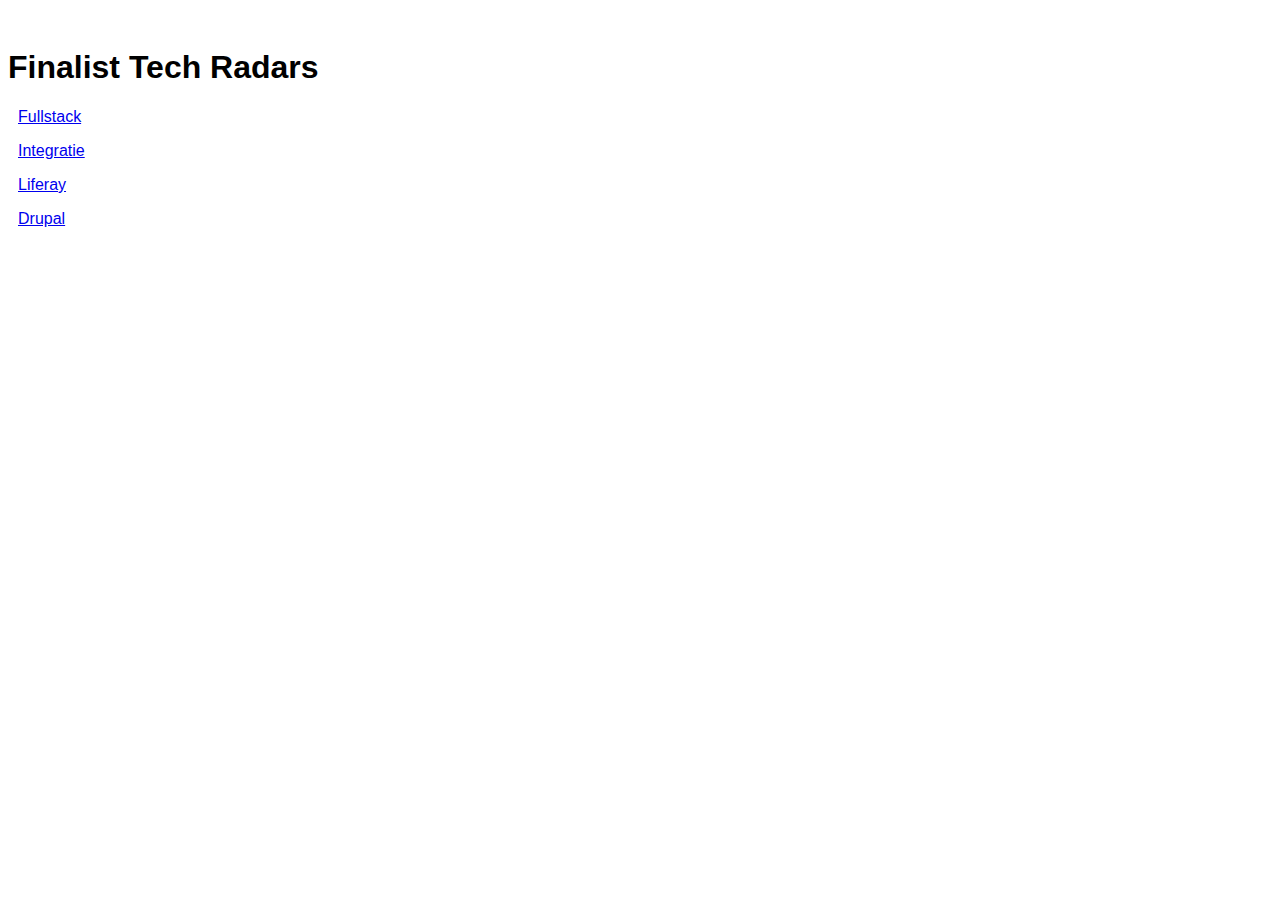
==== commit 2f24b7e5: "Tweaks" ====
--- a/docs/index.html
+++ b/docs/index.html
@@ -1,916 +1,28 @@
 <!DOCTYPE html>
-
 <html>
-
 <head>
-
 <meta charset="utf-8" />
-<meta name="generator" content="pandoc" />
-<meta http-equiv="X-UA-Compatible" content="IE=EDGE" />
-
-
-
-
-<title>index.utf8</title>
-
-<script>/*! jQuery v1.11.3 | (c) 2005, 2015 jQuery Foundation, Inc. | jquery.org/license */
-!function(a,b){"object"==typeof module&&"object"==typeof module.exports?module.exports=a.document?b(a,!0):function(a){if(!a.document)throw new Error("jQuery requires a window with a document");return b(a)}:b(a)}("undefined"!=typeof window?window:this,function(a,b){var c=[],d=c.slice,e=c.concat,f=c.push,g=c.indexOf,h={},i=h.toString,j=h.hasOwnProperty,k={},l="1.11.3",m=function(a,b){return new m.fn.init(a,b)},n=/^[\s\uFEFF\xA0]+|[\s\uFEFF\xA0]+$/g,o=/^-ms-/,p=/-([\da-z])/gi,q=function(a,b){return b.toUpperCase()};m.fn=m.prototype={jquery:l,constructor:m,selector:"",length:0,toArray:function(){return d.call(this)},get:function(a){return null!=a?0>a?this[a+this.length]:this[a]:d.call(this)},pushStack:function(a){var b=m.merge(this.constructor(),a);return b.prevObject=this,b.context=this.context,b},each:function(a,b){return m.each(this,a,b)},map:function(a){return this.pushStack(m.map(this,function(b,c){return a.call(b,c,b)}))},slice:function(){return this.pushStack(d.apply(this,arguments))},first:function(){return this.eq(0)},last:function(){return this.eq(-1)},eq:function(a){var b=this.length,c=+a+(0>a?b:0);return this.pushStack(c>=0&&b>c?[this[c]]:[])},end:function(){return this.prevObject||this.constructor(null)},push:f,sort:c.sort,splice:c.splice},m.extend=m.fn.extend=function(){var a,b,c,d,e,f,g=arguments[0]||{},h=1,i=arguments.length,j=!1;for("boolean"==typeof g&&(j=g,g=arguments[h]||{},h++),"object"==typeof g||m.isFunction(g)||(g={}),h===i&&(g=this,h--);i>h;h++)if(null!=(e=arguments[h]))for(d in e)a=g[d],c=e[d],g!==c&&(j&&c&&(m.isPlainObject(c)||(b=m.isArray(c)))?(b?(b=!1,f=a&&m.isArray(a)?a:[]):f=a&&m.isPlainObject(a)?a:{},g[d]=m.extend(j,f,c)):void 0!==c&&(g[d]=c));return g},m.extend({expando:"jQuery"+(l+Math.random()).replace(/\D/g,""),isReady:!0,error:function(a){throw new Error(a)},noop:function(){},isFunction:function(a){return"function"===m.type(a)},isArray:Array.isArray||function(a){return"array"===m.type(a)},isWindow:function(a){return null!=a&&a==a.window},isNumeric:function(a){return!m.isArray(a)&&a-parseFloat(a)+1>=0},isEmptyObject:function(a){var b;for(b in a)return!1;return!0},isPlainObject:function(a){var b;if(!a||"object"!==m.type(a)||a.nodeType||m.isWindow(a))return!1;try{if(a.constructor&&!j.call(a,"constructor")&&!j.call(a.constructor.prototype,"isPrototypeOf"))return!1}catch(c){return!1}if(k.ownLast)for(b in a)return j.call(a,b);for(b in a);return void 0===b||j.call(a,b)},type:function(a){return null==a?a+"":"object"==typeof a||"function"==typeof a?h[i.call(a)]||"object":typeof a},globalEval:function(b){b&&m.trim(b)&&(a.execScript||function(b){a.eval.call(a,b)})(b)},camelCase:function(a){return a.replace(o,"ms-").replace(p,q)},nodeName:function(a,b){return a.nodeName&&a.nodeName.toLowerCase()===b.toLowerCase()},each:function(a,b,c){var d,e=0,f=a.length,g=r(a);if(c){if(g){for(;f>e;e++)if(d=b.apply(a[e],c),d===!1)break}else for(e in a)if(d=b.apply(a[e],c),d===!1)break}else if(g){for(;f>e;e++)if(d=b.call(a[e],e,a[e]),d===!1)break}else for(e in a)if(d=b.call(a[e],e,a[e]),d===!1)break;return a},trim:function(a){return null==a?"":(a+"").replace(n,"")},makeArray:function(a,b){var c=b||[];return null!=a&&(r(Object(a))?m.merge(c,"string"==typeof a?[a]:a):f.call(c,a)),c},inArray:function(a,b,c){var d;if(b){if(g)return g.call(b,a,c);for(d=b.length,c=c?0>c?Math.max(0,d+c):c:0;d>c;c++)if(c in b&&b[c]===a)return c}return-1},merge:function(a,b){var c=+b.length,d=0,e=a.length;while(c>d)a[e++]=b[d++];if(c!==c)while(void 0!==b[d])a[e++]=b[d++];return a.length=e,a},grep:function(a,b,c){for(var d,e=[],f=0,g=a.length,h=!c;g>f;f++)d=!b(a[f],f),d!==h&&e.push(a[f]);return e},map:function(a,b,c){var d,f=0,g=a.length,h=r(a),i=[];if(h)for(;g>f;f++)d=b(a[f],f,c),null!=d&&i.push(d);else for(f in a)d=b(a[f],f,c),null!=d&&i.push(d);return e.apply([],i)},guid:1,proxy:function(a,b){var c,e,f;return"string"==typeof b&&(f=a[b],b=a,a=f),m.isFunction(a)?(c=d.call(arguments,2),e=function(){return a.apply(b||this,c.concat(d.call(arguments)))},e.guid=a.guid=a.guid||m.guid++,e):void 0},now:function(){return+new Date},support:k}),m.each("Boolean Number String Function Array Date RegExp Object Error".split(" "),function(a,b){h["[object "+b+"]"]=b.toLowerCase()});function r(a){var b="length"in a&&a.length,c=m.type(a);return"function"===c||m.isWindow(a)?!1:1===a.nodeType&&b?!0:"array"===c||0===b||"number"==typeof b&&b>0&&b-1 in a}var s=function(a){var b,c,d,e,f,g,h,i,j,k,l,m,n,o,p,q,r,s,t,u="sizzle"+1*new Date,v=a.document,w=0,x=0,y=ha(),z=ha(),A=ha(),B=function(a,b){return a===b&&(l=!0),0},C=1<<31,D={}.hasOwnProperty,E=[],F=E.pop,G=E.push,H=E.push,I=E.slice,J=function(a,b){for(var c=0,d=a.length;d>c;c++)if(a[c]===b)return c;return-1},K="checked|selected|async|autofocus|autoplay|controls|defer|disabled|hidden|ismap|loop|multiple|open|readonly|required|scoped",L="[\\x20\\t\\r\\n\\f]",M="(?:\\\\.|[\\w-]|[^\\x00-\\xa0])+",N=M.replace("w","w#"),O="\\["+L+"*("+M+")(?:"+L+"*([*^$|!~]?=)"+L+"*(?:'((?:\\\\.|[^\\\\'])*)'|\"((?:\\\\.|[^\\\\\"])*)\"|("+N+"))|)"+L+"*\\]",P=":("+M+")(?:\\((('((?:\\\\.|[^\\\\'])*)'|\"((?:\\\\.|[^\\\\\"])*)\")|((?:\\\\.|[^\\\\()[\\]]|"+O+")*)|.*)\\)|)",Q=new RegExp(L+"+","g"),R=new RegExp("^"+L+"+|((?:^|[^\\\\])(?:\\\\.)*)"+L+"+$","g"),S=new RegExp("^"+L+"*,"+L+"*"),T=new RegExp("^"+L+"*([>+~]|"+L+")"+L+"*"),U=new RegExp("="+L+"*([^\\]'\"]*?)"+L+"*\\]","g"),V=new RegExp(P),W=new RegExp("^"+N+"$"),X={ID:new RegExp("^#("+M+")"),CLASS:new RegExp("^\\.("+M+")"),TAG:new RegExp("^("+M.replace("w","w*")+")"),ATTR:new RegExp("^"+O),PSEUDO:new RegExp("^"+P),CHILD:new RegExp("^:(only|first|last|nth|nth-last)-(child|of-type)(?:\\("+L+"*(even|odd|(([+-]|)(\\d*)n|)"+L+"*(?:([+-]|)"+L+"*(\\d+)|))"+L+"*\\)|)","i"),bool:new RegExp("^(?:"+K+")$","i"),needsContext:new RegExp("^"+L+"*[>+~]|:(even|odd|eq|gt|lt|nth|first|last)(?:\\("+L+"*((?:-\\d)?\\d*)"+L+"*\\)|)(?=[^-]|$)","i")},Y=/^(?:input|select|textarea|button)$/i,Z=/^h\d$/i,$=/^[^{]+\{\s*\[native \w/,_=/^(?:#([\w-]+)|(\w+)|\.([\w-]+))$/,aa=/[+~]/,ba=/'|\\/g,ca=new RegExp("\\\\([\\da-f]{1,6}"+L+"?|("+L+")|.)","ig"),da=function(a,b,c){var d="0x"+b-65536;return d!==d||c?b:0>d?String.fromCharCode(d+65536):String.fromCharCode(d>>10|55296,1023&d|56320)},ea=function(){m()};try{H.apply(E=I.call(v.childNodes),v.childNodes),E[v.childNodes.length].nodeType}catch(fa){H={apply:E.length?function(a,b){G.apply(a,I.call(b))}:function(a,b){var c=a.length,d=0;while(a[c++]=b[d++]);a.length=c-1}}}function ga(a,b,d,e){var f,h,j,k,l,o,r,s,w,x;if((b?b.ownerDocument||b:v)!==n&&m(b),b=b||n,d=d||[],k=b.nodeType,"string"!=typeof a||!a||1!==k&&9!==k&&11!==k)return d;if(!e&&p){if(11!==k&&(f=_.exec(a)))if(j=f[1]){if(9===k){if(h=b.getElementById(j),!h||!h.parentNode)return d;if(h.id===j)return d.push(h),d}else if(b.ownerDocument&&(h=b.ownerDocument.getElementById(j))&&t(b,h)&&h.id===j)return d.push(h),d}else{if(f[2])return H.apply(d,b.getElementsByTagName(a)),d;if((j=f[3])&&c.getElementsByClassName)return H.apply(d,b.getElementsByClassName(j)),d}if(c.qsa&&(!q||!q.test(a))){if(s=r=u,w=b,x=1!==k&&a,1===k&&"object"!==b.nodeName.toLowerCase()){o=g(a),(r=b.getAttribute("id"))?s=r.replace(ba,"\\$&"):b.setAttribute("id",s),s="[id='"+s+"'] ",l=o.length;while(l--)o[l]=s+ra(o[l]);w=aa.test(a)&&pa(b.parentNode)||b,x=o.join(",")}if(x)try{return H.apply(d,w.querySelectorAll(x)),d}catch(y){}finally{r||b.removeAttribute("id")}}}return i(a.replace(R,"$1"),b,d,e)}function ha(){var a=[];function b(c,e){return a.push(c+" ")>d.cacheLength&&delete b[a.shift()],b[c+" "]=e}return b}function ia(a){return a[u]=!0,a}function ja(a){var b=n.createElement("div");try{return!!a(b)}catch(c){return!1}finally{b.parentNode&&b.parentNode.removeChild(b),b=null}}function ka(a,b){var c=a.split("|"),e=a.length;while(e--)d.attrHandle[c[e]]=b}function la(a,b){var c=b&&a,d=c&&1===a.nodeType&&1===b.nodeType&&(~b.sourceIndex||C)-(~a.sourceIndex||C);if(d)return d;if(c)while(c=c.nextSibling)if(c===b)return-1;return a?1:-1}function ma(a){return function(b){var c=b.nodeName.toLowerCase();return"input"===c&&b.type===a}}function na(a){return function(b){var c=b.nodeName.toLowerCase();return("input"===c||"button"===c)&&b.type===a}}function oa(a){return ia(function(b){return b=+b,ia(function(c,d){var e,f=a([],c.length,b),g=f.length;while(g--)c[e=f[g]]&&(c[e]=!(d[e]=c[e]))})})}function pa(a){return a&&"undefined"!=typeof a.getElementsByTagName&&a}c=ga.support={},f=ga.isXML=function(a){var b=a&&(a.ownerDocument||a).documentElement;return b?"HTML"!==b.nodeName:!1},m=ga.setDocument=function(a){var b,e,g=a?a.ownerDocument||a:v;return g!==n&&9===g.nodeType&&g.documentElement?(n=g,o=g.documentElement,e=g.defaultView,e&&e!==e.top&&(e.addEventListener?e.addEventListener("unload",ea,!1):e.attachEvent&&e.attachEvent("onunload",ea)),p=!f(g),c.attributes=ja(function(a){return a.className="i",!a.getAttribute("className")}),c.getElementsByTagName=ja(function(a){return a.appendChild(g.createComment("")),!a.getElementsByTagName("*").length}),c.getElementsByClassName=$.test(g.getElementsByClassName),c.getById=ja(function(a){return o.appendChild(a).id=u,!g.getElementsByName||!g.getElementsByName(u).length}),c.getById?(d.find.ID=function(a,b){if("undefined"!=typeof b.getElementById&&p){var c=b.getElementById(a);return c&&c.parentNode?[c]:[]}},d.filter.ID=function(a){var b=a.replace(ca,da);return function(a){return a.getAttribute("id")===b}}):(delete d.find.ID,d.filter.ID=function(a){var b=a.replace(ca,da);return function(a){var c="undefined"!=typeof a.getAttributeNode&&a.getAttributeNode("id");return c&&c.value===b}}),d.find.TAG=c.getElementsByTagName?function(a,b){return"undefined"!=typeof b.getElementsByTagName?b.getElementsByTagName(a):c.qsa?b.querySelectorAll(a):void 0}:function(a,b){var c,d=[],e=0,f=b.getElementsByTagName(a);if("*"===a){while(c=f[e++])1===c.nodeType&&d.push(c);return d}return f},d.find.CLASS=c.getElementsByClassName&&function(a,b){return p?b.getElementsByClassName(a):void 0},r=[],q=[],(c.qsa=$.test(g.querySelectorAll))&&(ja(function(a){o.appendChild(a).innerHTML="<a id='"+u+"'></a><select id='"+u+"-\f]' msallowcapture=''><option selected=''></option></select>",a.querySelectorAll("[msallowcapture^='']").length&&q.push("[*^$]="+L+"*(?:''|\"\")"),a.querySelectorAll("[selected]").length||q.push("\\["+L+"*(?:value|"+K+")"),a.querySelectorAll("[id~="+u+"-]").length||q.push("~="),a.querySelectorAll(":checked").length||q.push(":checked"),a.querySelectorAll("a#"+u+"+*").length||q.push(".#.+[+~]")}),ja(function(a){var b=g.createElement("input");b.setAttribute("type","hidden"),a.appendChild(b).setAttribute("name","D"),a.querySelectorAll("[name=d]").length&&q.push("name"+L+"*[*^$|!~]?="),a.querySelectorAll(":enabled").length||q.push(":enabled",":disabled"),a.querySelectorAll("*,:x"),q.push(",.*:")})),(c.matchesSelector=$.test(s=o.matches||o.webkitMatchesSelector||o.mozMatchesSelector||o.oMatchesSelector||o.msMatchesSelector))&&ja(function(a){c.disconnectedMatch=s.call(a,"div"),s.call(a,"[s!='']:x"),r.push("!=",P)}),q=q.length&&new RegExp(q.join("|")),r=r.length&&new RegExp(r.join("|")),b=$.test(o.compareDocumentPosition),t=b||$.test(o.contains)?function(a,b){var c=9===a.nodeType?a.documentElement:a,d=b&&b.parentNode;return a===d||!(!d||1!==d.nodeType||!(c.contains?c.contains(d):a.compareDocumentPosition&&16&a.compareDocumentPosition(d)))}:function(a,b){if(b)while(b=b.parentNode)if(b===a)return!0;return!1},B=b?function(a,b){if(a===b)return l=!0,0;var d=!a.compareDocumentPosition-!b.compareDocumentPosition;return d?d:(d=(a.ownerDocument||a)===(b.ownerDocument||b)?a.compareDocumentPosition(b):1,1&d||!c.sortDetached&&b.compareDocumentPosition(a)===d?a===g||a.ownerDocument===v&&t(v,a)?-1:b===g||b.ownerDocument===v&&t(v,b)?1:k?J(k,a)-J(k,b):0:4&d?-1:1)}:function(a,b){if(a===b)return l=!0,0;var c,d=0,e=a.parentNode,f=b.parentNode,h=[a],i=[b];if(!e||!f)return a===g?-1:b===g?1:e?-1:f?1:k?J(k,a)-J(k,b):0;if(e===f)return la(a,b);c=a;while(c=c.parentNode)h.unshift(c);c=b;while(c=c.parentNode)i.unshift(c);while(h[d]===i[d])d++;return d?la(h[d],i[d]):h[d]===v?-1:i[d]===v?1:0},g):n},ga.matches=function(a,b){return ga(a,null,null,b)},ga.matchesSelector=function(a,b){if((a.ownerDocument||a)!==n&&m(a),b=b.replace(U,"='$1']"),!(!c.matchesSelector||!p||r&&r.test(b)||q&&q.test(b)))try{var d=s.call(a,b);if(d||c.disconnectedMatch||a.document&&11!==a.document.nodeType)return d}catch(e){}return ga(b,n,null,[a]).length>0},ga.contains=function(a,b){return(a.ownerDocument||a)!==n&&m(a),t(a,b)},ga.attr=function(a,b){(a.ownerDocument||a)!==n&&m(a);var e=d.attrHandle[b.toLowerCase()],f=e&&D.call(d.attrHandle,b.toLowerCase())?e(a,b,!p):void 0;return void 0!==f?f:c.attributes||!p?a.getAttribute(b):(f=a.getAttributeNode(b))&&f.specified?f.value:null},ga.error=function(a){throw new Error("Syntax error, unrecognized expression: "+a)},ga.uniqueSort=function(a){var b,d=[],e=0,f=0;if(l=!c.detectDuplicates,k=!c.sortStable&&a.slice(0),a.sort(B),l){while(b=a[f++])b===a[f]&&(e=d.push(f));while(e--)a.splice(d[e],1)}return k=null,a},e=ga.getText=function(a){var b,c="",d=0,f=a.nodeType;if(f){if(1===f||9===f||11===f){if("string"==typeof a.textContent)return a.textContent;for(a=a.firstChild;a;a=a.nextSibling)c+=e(a)}else if(3===f||4===f)return a.nodeValue}else while(b=a[d++])c+=e(b);return c},d=ga.selectors={cacheLength:50,createPseudo:ia,match:X,attrHandle:{},find:{},relative:{">":{dir:"parentNode",first:!0}," ":{dir:"parentNode"},"+":{dir:"previousSibling",first:!0},"~":{dir:"previousSibling"}},preFilter:{ATTR:function(a){return a[1]=a[1].replace(ca,da),a[3]=(a[3]||a[4]||a[5]||"").replace(ca,da),"~="===a[2]&&(a[3]=" "+a[3]+" "),a.slice(0,4)},CHILD:function(a){return a[1]=a[1].toLowerCase(),"nth"===a[1].slice(0,3)?(a[3]||ga.error(a[0]),a[4]=+(a[4]?a[5]+(a[6]||1):2*("even"===a[3]||"odd"===a[3])),a[5]=+(a[7]+a[8]||"odd"===a[3])):a[3]&&ga.error(a[0]),a},PSEUDO:function(a){var b,c=!a[6]&&a[2];return X.CHILD.test(a[0])?null:(a[3]?a[2]=a[4]||a[5]||"":c&&V.test(c)&&(b=g(c,!0))&&(b=c.indexOf(")",c.length-b)-c.length)&&(a[0]=a[0].slice(0,b),a[2]=c.slice(0,b)),a.slice(0,3))}},filter:{TAG:function(a){var b=a.replace(ca,da).toLowerCase();return"*"===a?function(){return!0}:function(a){return a.nodeName&&a.nodeName.toLowerCase()===b}},CLASS:function(a){var b=y[a+" "];return b||(b=new RegExp("(^|"+L+")"+a+"("+L+"|$)"))&&y(a,function(a){return b.test("string"==typeof a.className&&a.className||"undefined"!=typeof a.getAttribute&&a.getAttribute("class")||"")})},ATTR:function(a,b,c){return function(d){var e=ga.attr(d,a);return null==e?"!="===b:b?(e+="","="===b?e===c:"!="===b?e!==c:"^="===b?c&&0===e.indexOf(c):"*="===b?c&&e.indexOf(c)>-1:"$="===b?c&&e.slice(-c.length)===c:"~="===b?(" "+e.replace(Q," ")+" ").indexOf(c)>-1:"|="===b?e===c||e.slice(0,c.length+1)===c+"-":!1):!0}},CHILD:function(a,b,c,d,e){var f="nth"!==a.slice(0,3),g="last"!==a.slice(-4),h="of-type"===b;return 1===d&&0===e?function(a){return!!a.parentNode}:function(b,c,i){var j,k,l,m,n,o,p=f!==g?"nextSibling":"previousSibling",q=b.parentNode,r=h&&b.nodeName.toLowerCase(),s=!i&&!h;if(q){if(f){while(p){l=b;while(l=l[p])if(h?l.nodeName.toLowerCase()===r:1===l.nodeType)return!1;o=p="only"===a&&!o&&"nextSibling"}return!0}if(o=[g?q.firstChild:q.lastChild],g&&s){k=q[u]||(q[u]={}),j=k[a]||[],n=j[0]===w&&j[1],m=j[0]===w&&j[2],l=n&&q.childNodes[n];while(l=++n&&l&&l[p]||(m=n=0)||o.pop())if(1===l.nodeType&&++m&&l===b){k[a]=[w,n,m];break}}else if(s&&(j=(b[u]||(b[u]={}))[a])&&j[0]===w)m=j[1];else while(l=++n&&l&&l[p]||(m=n=0)||o.pop())if((h?l.nodeName.toLowerCase()===r:1===l.nodeType)&&++m&&(s&&((l[u]||(l[u]={}))[a]=[w,m]),l===b))break;return m-=e,m===d||m%d===0&&m/d>=0}}},PSEUDO:function(a,b){var c,e=d.pseudos[a]||d.setFilters[a.toLowerCase()]||ga.error("unsupported pseudo: "+a);return e[u]?e(b):e.length>1?(c=[a,a,"",b],d.setFilters.hasOwnProperty(a.toLowerCase())?ia(function(a,c){var d,f=e(a,b),g=f.length;while(g--)d=J(a,f[g]),a[d]=!(c[d]=f[g])}):function(a){return e(a,0,c)}):e}},pseudos:{not:ia(function(a){var b=[],c=[],d=h(a.replace(R,"$1"));return d[u]?ia(function(a,b,c,e){var f,g=d(a,null,e,[]),h=a.length;while(h--)(f=g[h])&&(a[h]=!(b[h]=f))}):function(a,e,f){return b[0]=a,d(b,null,f,c),b[0]=null,!c.pop()}}),has:ia(function(a){return function(b){return ga(a,b).length>0}}),contains:ia(function(a){return a=a.replace(ca,da),function(b){return(b.textContent||b.innerText||e(b)).indexOf(a)>-1}}),lang:ia(function(a){return W.test(a||"")||ga.error("unsupported lang: "+a),a=a.replace(ca,da).toLowerCase(),function(b){var c;do if(c=p?b.lang:b.getAttribute("xml:lang")||b.getAttribute("lang"))return c=c.toLowerCase(),c===a||0===c.indexOf(a+"-");while((b=b.parentNode)&&1===b.nodeType);return!1}}),target:function(b){var c=a.location&&a.location.hash;return c&&c.slice(1)===b.id},root:function(a){return a===o},focus:function(a){return a===n.activeElement&&(!n.hasFocus||n.hasFocus())&&!!(a.type||a.href||~a.tabIndex)},enabled:function(a){return a.disabled===!1},disabled:function(a){return a.disabled===!0},checked:function(a){var b=a.nodeName.toLowerCase();return"input"===b&&!!a.checked||"option"===b&&!!a.selected},selected:function(a){return a.parentNode&&a.parentNode.selectedIndex,a.selected===!0},empty:function(a){for(a=a.firstChild;a;a=a.nextSibling)if(a.nodeType<6)return!1;return!0},parent:function(a){return!d.pseudos.empty(a)},header:function(a){return Z.test(a.nodeName)},input:function(a){return Y.test(a.nodeName)},button:function(a){var b=a.nodeName.toLowerCase();return"input"===b&&"button"===a.type||"button"===b},text:function(a){var b;return"input"===a.nodeName.toLowerCase()&&"text"===a.type&&(null==(b=a.getAttribute("type"))||"text"===b.toLowerCase())},first:oa(function(){return[0]}),last:oa(function(a,b){return[b-1]}),eq:oa(function(a,b,c){return[0>c?c+b:c]}),even:oa(function(a,b){for(var c=0;b>c;c+=2)a.push(c);return a}),odd:oa(function(a,b){for(var c=1;b>c;c+=2)a.push(c);return a}),lt:oa(function(a,b,c){for(var d=0>c?c+b:c;--d>=0;)a.push(d);return a}),gt:oa(function(a,b,c){for(var d=0>c?c+b:c;++d<b;)a.push(d);return a})}},d.pseudos.nth=d.pseudos.eq;for(b in{radio:!0,checkbox:!0,file:!0,password:!0,image:!0})d.pseudos[b]=ma(b);for(b in{submit:!0,reset:!0})d.pseudos[b]=na(b);function qa(){}qa.prototype=d.filters=d.pseudos,d.setFilters=new qa,g=ga.tokenize=function(a,b){var c,e,f,g,h,i,j,k=z[a+" "];if(k)return b?0:k.slice(0);h=a,i=[],j=d.preFilter;while(h){(!c||(e=S.exec(h)))&&(e&&(h=h.slice(e[0].length)||h),i.push(f=[])),c=!1,(e=T.exec(h))&&(c=e.shift(),f.push({value:c,type:e[0].replace(R," ")}),h=h.slice(c.length));for(g in d.filter)!(e=X[g].exec(h))||j[g]&&!(e=j[g](e))||(c=e.shift(),f.push({value:c,type:g,matches:e}),h=h.slice(c.length));if(!c)break}return b?h.length:h?ga.error(a):z(a,i).slice(0)};function ra(a){for(var b=0,c=a.length,d="";c>b;b++)d+=a[b].value;return d}function sa(a,b,c){var d=b.dir,e=c&&"parentNode"===d,f=x++;return b.first?function(b,c,f){while(b=b[d])if(1===b.nodeType||e)return a(b,c,f)}:function(b,c,g){var h,i,j=[w,f];if(g){while(b=b[d])if((1===b.nodeType||e)&&a(b,c,g))return!0}else while(b=b[d])if(1===b.nodeType||e){if(i=b[u]||(b[u]={}),(h=i[d])&&h[0]===w&&h[1]===f)return j[2]=h[2];if(i[d]=j,j[2]=a(b,c,g))return!0}}}function ta(a){return a.length>1?function(b,c,d){var e=a.length;while(e--)if(!a[e](b,c,d))return!1;return!0}:a[0]}function ua(a,b,c){for(var d=0,e=b.length;e>d;d++)ga(a,b[d],c);return c}function va(a,b,c,d,e){for(var f,g=[],h=0,i=a.length,j=null!=b;i>h;h++)(f=a[h])&&(!c||c(f,d,e))&&(g.push(f),j&&b.push(h));return g}function wa(a,b,c,d,e,f){return d&&!d[u]&&(d=wa(d)),e&&!e[u]&&(e=wa(e,f)),ia(function(f,g,h,i){var j,k,l,m=[],n=[],o=g.length,p=f||ua(b||"*",h.nodeType?[h]:h,[]),q=!a||!f&&b?p:va(p,m,a,h,i),r=c?e||(f?a:o||d)?[]:g:q;if(c&&c(q,r,h,i),d){j=va(r,n),d(j,[],h,i),k=j.length;while(k--)(l=j[k])&&(r[n[k]]=!(q[n[k]]=l))}if(f){if(e||a){if(e){j=[],k=r.length;while(k--)(l=r[k])&&j.push(q[k]=l);e(null,r=[],j,i)}k=r.length;while(k--)(l=r[k])&&(j=e?J(f,l):m[k])>-1&&(f[j]=!(g[j]=l))}}else r=va(r===g?r.splice(o,r.length):r),e?e(null,g,r,i):H.apply(g,r)})}function xa(a){for(var b,c,e,f=a.length,g=d.relative[a[0].type],h=g||d.relative[" "],i=g?1:0,k=sa(function(a){return a===b},h,!0),l=sa(function(a){return J(b,a)>-1},h,!0),m=[function(a,c,d){var e=!g&&(d||c!==j)||((b=c).nodeType?k(a,c,d):l(a,c,d));return b=null,e}];f>i;i++)if(c=d.relative[a[i].type])m=[sa(ta(m),c)];else{if(c=d.filter[a[i].type].apply(null,a[i].matches),c[u]){for(e=++i;f>e;e++)if(d.relative[a[e].type])break;return wa(i>1&&ta(m),i>1&&ra(a.slice(0,i-1).concat({value:" "===a[i-2].type?"*":""})).replace(R,"$1"),c,e>i&&xa(a.slice(i,e)),f>e&&xa(a=a.slice(e)),f>e&&ra(a))}m.push(c)}return ta(m)}function ya(a,b){var c=b.length>0,e=a.length>0,f=function(f,g,h,i,k){var l,m,o,p=0,q="0",r=f&&[],s=[],t=j,u=f||e&&d.find.TAG("*",k),v=w+=null==t?1:Math.random()||.1,x=u.length;for(k&&(j=g!==n&&g);q!==x&&null!=(l=u[q]);q++){if(e&&l){m=0;while(o=a[m++])if(o(l,g,h)){i.push(l);break}k&&(w=v)}c&&((l=!o&&l)&&p--,f&&r.push(l))}if(p+=q,c&&q!==p){m=0;while(o=b[m++])o(r,s,g,h);if(f){if(p>0)while(q--)r[q]||s[q]||(s[q]=F.call(i));s=va(s)}H.apply(i,s),k&&!f&&s.length>0&&p+b.length>1&&ga.uniqueSort(i)}return k&&(w=v,j=t),r};return c?ia(f):f}return h=ga.compile=function(a,b){var c,d=[],e=[],f=A[a+" "];if(!f){b||(b=g(a)),c=b.length;while(c--)f=xa(b[c]),f[u]?d.push(f):e.push(f);f=A(a,ya(e,d)),f.selector=a}return f},i=ga.select=function(a,b,e,f){var i,j,k,l,m,n="function"==typeof a&&a,o=!f&&g(a=n.selector||a);if(e=e||[],1===o.length){if(j=o[0]=o[0].slice(0),j.length>2&&"ID"===(k=j[0]).type&&c.getById&&9===b.nodeType&&p&&d.relative[j[1].type]){if(b=(d.find.ID(k.matches[0].replace(ca,da),b)||[])[0],!b)return e;n&&(b=b.parentNode),a=a.slice(j.shift().value.length)}i=X.needsContext.test(a)?0:j.length;while(i--){if(k=j[i],d.relative[l=k.type])break;if((m=d.find[l])&&(f=m(k.matches[0].replace(ca,da),aa.test(j[0].type)&&pa(b.parentNode)||b))){if(j.splice(i,1),a=f.length&&ra(j),!a)return H.apply(e,f),e;break}}}return(n||h(a,o))(f,b,!p,e,aa.test(a)&&pa(b.parentNode)||b),e},c.sortStable=u.split("").sort(B).join("")===u,c.detectDuplicates=!!l,m(),c.sortDetached=ja(function(a){return 1&a.compareDocumentPosition(n.createElement("div"))}),ja(function(a){return a.innerHTML="<a href='#'></a>","#"===a.firstChild.getAttribute("href")})||ka("type|href|height|width",function(a,b,c){return c?void 0:a.getAttribute(b,"type"===b.toLowerCase()?1:2)}),c.attributes&&ja(function(a){return a.innerHTML="<input/>",a.firstChild.setAttribute("value",""),""===a.firstChild.getAttribute("value")})||ka("value",function(a,b,c){return c||"input"!==a.nodeName.toLowerCase()?void 0:a.defaultValue}),ja(function(a){return null==a.getAttribute("disabled")})||ka(K,function(a,b,c){var d;return c?void 0:a[b]===!0?b.toLowerCase():(d=a.getAttributeNode(b))&&d.specified?d.value:null}),ga}(a);m.find=s,m.expr=s.selectors,m.expr[":"]=m.expr.pseudos,m.unique=s.uniqueSort,m.text=s.getText,m.isXMLDoc=s.isXML,m.contains=s.contains;var t=m.expr.match.needsContext,u=/^<(\w+)\s*\/?>(?:<\/\1>|)$/,v=/^.[^:#\[\.,]*$/;function w(a,b,c){if(m.isFunction(b))return m.grep(a,function(a,d){return!!b.call(a,d,a)!==c});if(b.nodeType)return m.grep(a,function(a){return a===b!==c});if("string"==typeof b){if(v.test(b))return m.filter(b,a,c);b=m.filter(b,a)}return m.grep(a,function(a){return m.inArray(a,b)>=0!==c})}m.filter=function(a,b,c){var d=b[0];return c&&(a=":not("+a+")"),1===b.length&&1===d.nodeType?m.find.matchesSelector(d,a)?[d]:[]:m.find.matches(a,m.grep(b,function(a){return 1===a.nodeType}))},m.fn.extend({find:function(a){var b,c=[],d=this,e=d.length;if("string"!=typeof a)return this.pushStack(m(a).filter(function(){for(b=0;e>b;b++)if(m.contains(d[b],this))return!0}));for(b=0;e>b;b++)m.find(a,d[b],c);return c=this.pushStack(e>1?m.unique(c):c),c.selector=this.selector?this.selector+" "+a:a,c},filter:function(a){return this.pushStack(w(this,a||[],!1))},not:function(a){return this.pushStack(w(this,a||[],!0))},is:function(a){return!!w(this,"string"==typeof a&&t.test(a)?m(a):a||[],!1).length}});var x,y=a.document,z=/^(?:\s*(<[\w\W]+>)[^>]*|#([\w-]*))$/,A=m.fn.init=function(a,b){var c,d;if(!a)return this;if("string"==typeof a){if(c="<"===a.charAt(0)&&">"===a.charAt(a.length-1)&&a.length>=3?[null,a,null]:z.exec(a),!c||!c[1]&&b)return!b||b.jquery?(b||x).find(a):this.constructor(b).find(a);if(c[1]){if(b=b instanceof m?b[0]:b,m.merge(this,m.parseHTML(c[1],b&&b.nodeType?b.ownerDocument||b:y,!0)),u.test(c[1])&&m.isPlainObject(b))for(c in b)m.isFunction(this[c])?this[c](b[c]):this.attr(c,b[c]);return this}if(d=y.getElementById(c[2]),d&&d.parentNode){if(d.id!==c[2])return x.find(a);this.length=1,this[0]=d}return this.context=y,this.selector=a,this}return a.nodeType?(this.context=this[0]=a,this.length=1,this):m.isFunction(a)?"undefined"!=typeof x.ready?x.ready(a):a(m):(void 0!==a.selector&&(this.selector=a.selector,this.context=a.context),m.makeArray(a,this))};A.prototype=m.fn,x=m(y);var B=/^(?:parents|prev(?:Until|All))/,C={children:!0,contents:!0,next:!0,prev:!0};m.extend({dir:function(a,b,c){var d=[],e=a[b];while(e&&9!==e.nodeType&&(void 0===c||1!==e.nodeType||!m(e).is(c)))1===e.nodeType&&d.push(e),e=e[b];return d},sibling:function(a,b){for(var c=[];a;a=a.nextSibling)1===a.nodeType&&a!==b&&c.push(a);return c}}),m.fn.extend({has:function(a){var b,c=m(a,this),d=c.length;return this.filter(function(){for(b=0;d>b;b++)if(m.contains(this,c[b]))return!0})},closest:function(a,b){for(var c,d=0,e=this.length,f=[],g=t.test(a)||"string"!=typeof a?m(a,b||this.context):0;e>d;d++)for(c=this[d];c&&c!==b;c=c.parentNode)if(c.nodeType<11&&(g?g.index(c)>-1:1===c.nodeType&&m.find.matchesSelector(c,a))){f.push(c);break}return this.pushStack(f.length>1?m.unique(f):f)},index:function(a){return a?"string"==typeof a?m.inArray(this[0],m(a)):m.inArray(a.jquery?a[0]:a,this):this[0]&&this[0].parentNode?this.first().prevAll().length:-1},add:function(a,b){return this.pushStack(m.unique(m.merge(this.get(),m(a,b))))},addBack:function(a){return this.add(null==a?this.prevObject:this.prevObject.filter(a))}});function D(a,b){do a=a[b];while(a&&1!==a.nodeType);return a}m.each({parent:function(a){var b=a.parentNode;return b&&11!==b.nodeType?b:null},parents:function(a){return m.dir(a,"parentNode")},parentsUntil:function(a,b,c){return m.dir(a,"parentNode",c)},next:function(a){return D(a,"nextSibling")},prev:function(a){return D(a,"previousSibling")},nextAll:function(a){return m.dir(a,"nextSibling")},prevAll:function(a){return m.dir(a,"previousSibling")},nextUntil:function(a,b,c){return m.dir(a,"nextSibling",c)},prevUntil:function(a,b,c){return m.dir(a,"previousSibling",c)},siblings:function(a){return m.sibling((a.parentNode||{}).firstChild,a)},children:function(a){return m.sibling(a.firstChild)},contents:function(a){return m.nodeName(a,"iframe")?a.contentDocument||a.contentWindow.document:m.merge([],a.childNodes)}},function(a,b){m.fn[a]=function(c,d){var e=m.map(this,b,c);return"Until"!==a.slice(-5)&&(d=c),d&&"string"==typeof d&&(e=m.filter(d,e)),this.length>1&&(C[a]||(e=m.unique(e)),B.test(a)&&(e=e.reverse())),this.pushStack(e)}});var E=/\S+/g,F={};function G(a){var b=F[a]={};return m.each(a.match(E)||[],function(a,c){b[c]=!0}),b}m.Callbacks=function(a){a="string"==typeof a?F[a]||G(a):m.extend({},a);var b,c,d,e,f,g,h=[],i=!a.once&&[],j=function(l){for(c=a.memory&&l,d=!0,f=g||0,g=0,e=h.length,b=!0;h&&e>f;f++)if(h[f].apply(l[0],l[1])===!1&&a.stopOnFalse){c=!1;break}b=!1,h&&(i?i.length&&j(i.shift()):c?h=[]:k.disable())},k={add:function(){if(h){var d=h.length;!function f(b){m.each(b,function(b,c){var d=m.type(c);"function"===d?a.unique&&k.has(c)||h.push(c):c&&c.length&&"string"!==d&&f(c)})}(arguments),b?e=h.length:c&&(g=d,j(c))}return this},remove:function(){return h&&m.each(arguments,function(a,c){var d;while((d=m.inArray(c,h,d))>-1)h.splice(d,1),b&&(e>=d&&e--,f>=d&&f--)}),this},has:function(a){return a?m.inArray(a,h)>-1:!(!h||!h.length)},empty:function(){return h=[],e=0,this},disable:function(){return h=i=c=void 0,this},disabled:function(){return!h},lock:function(){return i=void 0,c||k.disable(),this},locked:function(){return!i},fireWith:function(a,c){return!h||d&&!i||(c=c||[],c=[a,c.slice?c.slice():c],b?i.push(c):j(c)),this},fire:function(){return k.fireWith(this,arguments),this},fired:function(){return!!d}};return k},m.extend({Deferred:function(a){var b=[["resolve","done",m.Callbacks("once memory"),"resolved"],["reject","fail",m.Callbacks("once memory"),"rejected"],["notify","progress",m.Callbacks("memory")]],c="pending",d={state:function(){return c},always:function(){return e.done(arguments).fail(arguments),this},then:function(){var a=arguments;return m.Deferred(function(c){m.each(b,function(b,f){var g=m.isFunction(a[b])&&a[b];e[f[1]](function(){var a=g&&g.apply(this,arguments);a&&m.isFunction(a.promise)?a.promise().done(c.resolve).fail(c.reject).progress(c.notify):c[f[0]+"With"](this===d?c.promise():this,g?[a]:arguments)})}),a=null}).promise()},promise:function(a){return null!=a?m.extend(a,d):d}},e={};return d.pipe=d.then,m.each(b,function(a,f){var g=f[2],h=f[3];d[f[1]]=g.add,h&&g.add(function(){c=h},b[1^a][2].disable,b[2][2].lock),e[f[0]]=function(){return e[f[0]+"With"](this===e?d:this,arguments),this},e[f[0]+"With"]=g.fireWith}),d.promise(e),a&&a.call(e,e),e},when:function(a){var b=0,c=d.call(arguments),e=c.length,f=1!==e||a&&m.isFunction(a.promise)?e:0,g=1===f?a:m.Deferred(),h=function(a,b,c){return function(e){b[a]=this,c[a]=arguments.length>1?d.call(arguments):e,c===i?g.notifyWith(b,c):--f||g.resolveWith(b,c)}},i,j,k;if(e>1)for(i=new Array(e),j=new Array(e),k=new Array(e);e>b;b++)c[b]&&m.isFunction(c[b].promise)?c[b].promise().done(h(b,k,c)).fail(g.reject).progress(h(b,j,i)):--f;return f||g.resolveWith(k,c),g.promise()}});var H;m.fn.ready=function(a){return m.ready.promise().done(a),this},m.extend({isReady:!1,readyWait:1,holdReady:function(a){a?m.readyWait++:m.ready(!0)},ready:function(a){if(a===!0?!--m.readyWait:!m.isReady){if(!y.body)return setTimeout(m.ready);m.isReady=!0,a!==!0&&--m.readyWait>0||(H.resolveWith(y,[m]),m.fn.triggerHandler&&(m(y).triggerHandler("ready"),m(y).off("ready")))}}});function I(){y.addEventListener?(y.removeEventListener("DOMContentLoaded",J,!1),a.removeEventListener("load",J,!1)):(y.detachEvent("onreadystatechange",J),a.detachEvent("onload",J))}function J(){(y.addEventListener||"load"===event.type||"complete"===y.readyState)&&(I(),m.ready())}m.ready.promise=function(b){if(!H)if(H=m.Deferred(),"complete"===y.readyState)setTimeout(m.ready);else if(y.addEventListener)y.addEventListener("DOMContentLoaded",J,!1),a.addEventListener("load",J,!1);else{y.attachEvent("onreadystatechange",J),a.attachEvent("onload",J);var c=!1;try{c=null==a.frameElement&&y.documentElement}catch(d){}c&&c.doScroll&&!function e(){if(!m.isReady){try{c.doScroll("left")}catch(a){return setTimeout(e,50)}I(),m.ready()}}()}return H.promise(b)};var K="undefined",L;for(L in m(k))break;k.ownLast="0"!==L,k.inlineBlockNeedsLayout=!1,m(function(){var a,b,c,d;c=y.getElementsByTagName("body")[0],c&&c.style&&(b=y.createElement("div"),d=y.createElement("div"),d.style.cssText="position:absolute;border:0;width:0;height:0;top:0;left:-9999px",c.appendChild(d).appendChild(b),typeof b.style.zoom!==K&&(b.style.cssText="display:inline;margin:0;border:0;padding:1px;width:1px;zoom:1",k.inlineBlockNeedsLayout=a=3===b.offsetWidth,a&&(c.style.zoom=1)),c.removeChild(d))}),function(){var a=y.createElement("div");if(null==k.deleteExpando){k.deleteExpando=!0;try{delete a.test}catch(b){k.deleteExpando=!1}}a=null}(),m.acceptData=function(a){var b=m.noData[(a.nodeName+" ").toLowerCase()],c=+a.nodeType||1;return 1!==c&&9!==c?!1:!b||b!==!0&&a.getAttribute("classid")===b};var M=/^(?:\{[\w\W]*\}|\[[\w\W]*\])$/,N=/([A-Z])/g;function O(a,b,c){if(void 0===c&&1===a.nodeType){var d="data-"+b.replace(N,"-$1").toLowerCase();if(c=a.getAttribute(d),"string"==typeof c){try{c="true"===c?!0:"false"===c?!1:"null"===c?null:+c+""===c?+c:M.test(c)?m.parseJSON(c):c}catch(e){}m.data(a,b,c)}else c=void 0}return c}function P(a){var b;for(b in a)if(("data"!==b||!m.isEmptyObject(a[b]))&&"toJSON"!==b)return!1;
-
-return!0}function Q(a,b,d,e){if(m.acceptData(a)){var f,g,h=m.expando,i=a.nodeType,j=i?m.cache:a,k=i?a[h]:a[h]&&h;if(k&&j[k]&&(e||j[k].data)||void 0!==d||"string"!=typeof b)return k||(k=i?a[h]=c.pop()||m.guid++:h),j[k]||(j[k]=i?{}:{toJSON:m.noop}),("object"==typeof b||"function"==typeof b)&&(e?j[k]=m.extend(j[k],b):j[k].data=m.extend(j[k].data,b)),g=j[k],e||(g.data||(g.data={}),g=g.data),void 0!==d&&(g[m.camelCase(b)]=d),"string"==typeof b?(f=g[b],null==f&&(f=g[m.camelCase(b)])):f=g,f}}function R(a,b,c){if(m.acceptData(a)){var d,e,f=a.nodeType,g=f?m.cache:a,h=f?a[m.expando]:m.expando;if(g[h]){if(b&&(d=c?g[h]:g[h].data)){m.isArray(b)?b=b.concat(m.map(b,m.camelCase)):b in d?b=[b]:(b=m.camelCase(b),b=b in d?[b]:b.split(" ")),e=b.length;while(e--)delete d[b[e]];if(c?!P(d):!m.isEmptyObject(d))return}(c||(delete g[h].data,P(g[h])))&&(f?m.cleanData([a],!0):k.deleteExpando||g!=g.window?delete g[h]:g[h]=null)}}}m.extend({cache:{},noData:{"applet ":!0,"embed ":!0,"object ":"clsid:D27CDB6E-AE6D-11cf-96B8-444553540000"},hasData:function(a){return a=a.nodeType?m.cache[a[m.expando]]:a[m.expando],!!a&&!P(a)},data:function(a,b,c){return Q(a,b,c)},removeData:function(a,b){return R(a,b)},_data:function(a,b,c){return Q(a,b,c,!0)},_removeData:function(a,b){return R(a,b,!0)}}),m.fn.extend({data:function(a,b){var c,d,e,f=this[0],g=f&&f.attributes;if(void 0===a){if(this.length&&(e=m.data(f),1===f.nodeType&&!m._data(f,"parsedAttrs"))){c=g.length;while(c--)g[c]&&(d=g[c].name,0===d.indexOf("data-")&&(d=m.camelCase(d.slice(5)),O(f,d,e[d])));m._data(f,"parsedAttrs",!0)}return e}return"object"==typeof a?this.each(function(){m.data(this,a)}):arguments.length>1?this.each(function(){m.data(this,a,b)}):f?O(f,a,m.data(f,a)):void 0},removeData:function(a){return this.each(function(){m.removeData(this,a)})}}),m.extend({queue:function(a,b,c){var d;return a?(b=(b||"fx")+"queue",d=m._data(a,b),c&&(!d||m.isArray(c)?d=m._data(a,b,m.makeArray(c)):d.push(c)),d||[]):void 0},dequeue:function(a,b){b=b||"fx";var c=m.queue(a,b),d=c.length,e=c.shift(),f=m._queueHooks(a,b),g=function(){m.dequeue(a,b)};"inprogress"===e&&(e=c.shift(),d--),e&&("fx"===b&&c.unshift("inprogress"),delete f.stop,e.call(a,g,f)),!d&&f&&f.empty.fire()},_queueHooks:function(a,b){var c=b+"queueHooks";return m._data(a,c)||m._data(a,c,{empty:m.Callbacks("once memory").add(function(){m._removeData(a,b+"queue"),m._removeData(a,c)})})}}),m.fn.extend({queue:function(a,b){var c=2;return"string"!=typeof a&&(b=a,a="fx",c--),arguments.length<c?m.queue(this[0],a):void 0===b?this:this.each(function(){var c=m.queue(this,a,b);m._queueHooks(this,a),"fx"===a&&"inprogress"!==c[0]&&m.dequeue(this,a)})},dequeue:function(a){return this.each(function(){m.dequeue(this,a)})},clearQueue:function(a){return this.queue(a||"fx",[])},promise:function(a,b){var c,d=1,e=m.Deferred(),f=this,g=this.length,h=function(){--d||e.resolveWith(f,[f])};"string"!=typeof a&&(b=a,a=void 0),a=a||"fx";while(g--)c=m._data(f[g],a+"queueHooks"),c&&c.empty&&(d++,c.empty.add(h));return h(),e.promise(b)}});var S=/[+-]?(?:\d*\.|)\d+(?:[eE][+-]?\d+|)/.source,T=["Top","Right","Bottom","Left"],U=function(a,b){return a=b||a,"none"===m.css(a,"display")||!m.contains(a.ownerDocument,a)},V=m.access=function(a,b,c,d,e,f,g){var h=0,i=a.length,j=null==c;if("object"===m.type(c)){e=!0;for(h in c)m.access(a,b,h,c[h],!0,f,g)}else if(void 0!==d&&(e=!0,m.isFunction(d)||(g=!0),j&&(g?(b.call(a,d),b=null):(j=b,b=function(a,b,c){return j.call(m(a),c)})),b))for(;i>h;h++)b(a[h],c,g?d:d.call(a[h],h,b(a[h],c)));return e?a:j?b.call(a):i?b(a[0],c):f},W=/^(?:checkbox|radio)$/i;!function(){var a=y.createElement("input"),b=y.createElement("div"),c=y.createDocumentFragment();if(b.innerHTML="  <link/><table></table><a href='/a'>a</a><input type='checkbox'/>",k.leadingWhitespace=3===b.firstChild.nodeType,k.tbody=!b.getElementsByTagName("tbody").length,k.htmlSerialize=!!b.getElementsByTagName("link").length,k.html5Clone="<:nav></:nav>"!==y.createElement("nav").cloneNode(!0).outerHTML,a.type="checkbox",a.checked=!0,c.appendChild(a),k.appendChecked=a.checked,b.innerHTML="<textarea>x</textarea>",k.noCloneChecked=!!b.cloneNode(!0).lastChild.defaultValue,c.appendChild(b),b.innerHTML="<input type='radio' checked='checked' name='t'/>",k.checkClone=b.cloneNode(!0).cloneNode(!0).lastChild.checked,k.noCloneEvent=!0,b.attachEvent&&(b.attachEvent("onclick",function(){k.noCloneEvent=!1}),b.cloneNode(!0).click()),null==k.deleteExpando){k.deleteExpando=!0;try{delete b.test}catch(d){k.deleteExpando=!1}}}(),function(){var b,c,d=y.createElement("div");for(b in{submit:!0,change:!0,focusin:!0})c="on"+b,(k[b+"Bubbles"]=c in a)||(d.setAttribute(c,"t"),k[b+"Bubbles"]=d.attributes[c].expando===!1);d=null}();var X=/^(?:input|select|textarea)$/i,Y=/^key/,Z=/^(?:mouse|pointer|contextmenu)|click/,$=/^(?:focusinfocus|focusoutblur)$/,_=/^([^.]*)(?:\.(.+)|)$/;function aa(){return!0}function ba(){return!1}function ca(){try{return y.activeElement}catch(a){}}m.event={global:{},add:function(a,b,c,d,e){var f,g,h,i,j,k,l,n,o,p,q,r=m._data(a);if(r){c.handler&&(i=c,c=i.handler,e=i.selector),c.guid||(c.guid=m.guid++),(g=r.events)||(g=r.events={}),(k=r.handle)||(k=r.handle=function(a){return typeof m===K||a&&m.event.triggered===a.type?void 0:m.event.dispatch.apply(k.elem,arguments)},k.elem=a),b=(b||"").match(E)||[""],h=b.length;while(h--)f=_.exec(b[h])||[],o=q=f[1],p=(f[2]||"").split(".").sort(),o&&(j=m.event.special[o]||{},o=(e?j.delegateType:j.bindType)||o,j=m.event.special[o]||{},l=m.extend({type:o,origType:q,data:d,handler:c,guid:c.guid,selector:e,needsContext:e&&m.expr.match.needsContext.test(e),namespace:p.join(".")},i),(n=g[o])||(n=g[o]=[],n.delegateCount=0,j.setup&&j.setup.call(a,d,p,k)!==!1||(a.addEventListener?a.addEventListener(o,k,!1):a.attachEvent&&a.attachEvent("on"+o,k))),j.add&&(j.add.call(a,l),l.handler.guid||(l.handler.guid=c.guid)),e?n.splice(n.delegateCount++,0,l):n.push(l),m.event.global[o]=!0);a=null}},remove:function(a,b,c,d,e){var f,g,h,i,j,k,l,n,o,p,q,r=m.hasData(a)&&m._data(a);if(r&&(k=r.events)){b=(b||"").match(E)||[""],j=b.length;while(j--)if(h=_.exec(b[j])||[],o=q=h[1],p=(h[2]||"").split(".").sort(),o){l=m.event.special[o]||{},o=(d?l.delegateType:l.bindType)||o,n=k[o]||[],h=h[2]&&new RegExp("(^|\\.)"+p.join("\\.(?:.*\\.|)")+"(\\.|$)"),i=f=n.length;while(f--)g=n[f],!e&&q!==g.origType||c&&c.guid!==g.guid||h&&!h.test(g.namespace)||d&&d!==g.selector&&("**"!==d||!g.selector)||(n.splice(f,1),g.selector&&n.delegateCount--,l.remove&&l.remove.call(a,g));i&&!n.length&&(l.teardown&&l.teardown.call(a,p,r.handle)!==!1||m.removeEvent(a,o,r.handle),delete k[o])}else for(o in k)m.event.remove(a,o+b[j],c,d,!0);m.isEmptyObject(k)&&(delete r.handle,m._removeData(a,"events"))}},trigger:function(b,c,d,e){var f,g,h,i,k,l,n,o=[d||y],p=j.call(b,"type")?b.type:b,q=j.call(b,"namespace")?b.namespace.split("."):[];if(h=l=d=d||y,3!==d.nodeType&&8!==d.nodeType&&!$.test(p+m.event.triggered)&&(p.indexOf(".")>=0&&(q=p.split("."),p=q.shift(),q.sort()),g=p.indexOf(":")<0&&"on"+p,b=b[m.expando]?b:new m.Event(p,"object"==typeof b&&b),b.isTrigger=e?2:3,b.namespace=q.join("."),b.namespace_re=b.namespace?new RegExp("(^|\\.)"+q.join("\\.(?:.*\\.|)")+"(\\.|$)"):null,b.result=void 0,b.target||(b.target=d),c=null==c?[b]:m.makeArray(c,[b]),k=m.event.special[p]||{},e||!k.trigger||k.trigger.apply(d,c)!==!1)){if(!e&&!k.noBubble&&!m.isWindow(d)){for(i=k.delegateType||p,$.test(i+p)||(h=h.parentNode);h;h=h.parentNode)o.push(h),l=h;l===(d.ownerDocument||y)&&o.push(l.defaultView||l.parentWindow||a)}n=0;while((h=o[n++])&&!b.isPropagationStopped())b.type=n>1?i:k.bindType||p,f=(m._data(h,"events")||{})[b.type]&&m._data(h,"handle"),f&&f.apply(h,c),f=g&&h[g],f&&f.apply&&m.acceptData(h)&&(b.result=f.apply(h,c),b.result===!1&&b.preventDefault());if(b.type=p,!e&&!b.isDefaultPrevented()&&(!k._default||k._default.apply(o.pop(),c)===!1)&&m.acceptData(d)&&g&&d[p]&&!m.isWindow(d)){l=d[g],l&&(d[g]=null),m.event.triggered=p;try{d[p]()}catch(r){}m.event.triggered=void 0,l&&(d[g]=l)}return b.result}},dispatch:function(a){a=m.event.fix(a);var b,c,e,f,g,h=[],i=d.call(arguments),j=(m._data(this,"events")||{})[a.type]||[],k=m.event.special[a.type]||{};if(i[0]=a,a.delegateTarget=this,!k.preDispatch||k.preDispatch.call(this,a)!==!1){h=m.event.handlers.call(this,a,j),b=0;while((f=h[b++])&&!a.isPropagationStopped()){a.currentTarget=f.elem,g=0;while((e=f.handlers[g++])&&!a.isImmediatePropagationStopped())(!a.namespace_re||a.namespace_re.test(e.namespace))&&(a.handleObj=e,a.data=e.data,c=((m.event.special[e.origType]||{}).handle||e.handler).apply(f.elem,i),void 0!==c&&(a.result=c)===!1&&(a.preventDefault(),a.stopPropagation()))}return k.postDispatch&&k.postDispatch.call(this,a),a.result}},handlers:function(a,b){var c,d,e,f,g=[],h=b.delegateCount,i=a.target;if(h&&i.nodeType&&(!a.button||"click"!==a.type))for(;i!=this;i=i.parentNode||this)if(1===i.nodeType&&(i.disabled!==!0||"click"!==a.type)){for(e=[],f=0;h>f;f++)d=b[f],c=d.selector+" ",void 0===e[c]&&(e[c]=d.needsContext?m(c,this).index(i)>=0:m.find(c,this,null,[i]).length),e[c]&&e.push(d);e.length&&g.push({elem:i,handlers:e})}return h<b.length&&g.push({elem:this,handlers:b.slice(h)}),g},fix:function(a){if(a[m.expando])return a;var b,c,d,e=a.type,f=a,g=this.fixHooks[e];g||(this.fixHooks[e]=g=Z.test(e)?this.mouseHooks:Y.test(e)?this.keyHooks:{}),d=g.props?this.props.concat(g.props):this.props,a=new m.Event(f),b=d.length;while(b--)c=d[b],a[c]=f[c];return a.target||(a.target=f.srcElement||y),3===a.target.nodeType&&(a.target=a.target.parentNode),a.metaKey=!!a.metaKey,g.filter?g.filter(a,f):a},props:"altKey bubbles cancelable ctrlKey currentTarget eventPhase metaKey relatedTarget shiftKey target timeStamp view which".split(" "),fixHooks:{},keyHooks:{props:"char charCode key keyCode".split(" "),filter:function(a,b){return null==a.which&&(a.which=null!=b.charCode?b.charCode:b.keyCode),a}},mouseHooks:{props:"button buttons clientX clientY fromElement offsetX offsetY pageX pageY screenX screenY toElement".split(" "),filter:function(a,b){var c,d,e,f=b.button,g=b.fromElement;return null==a.pageX&&null!=b.clientX&&(d=a.target.ownerDocument||y,e=d.documentElement,c=d.body,a.pageX=b.clientX+(e&&e.scrollLeft||c&&c.scrollLeft||0)-(e&&e.clientLeft||c&&c.clientLeft||0),a.pageY=b.clientY+(e&&e.scrollTop||c&&c.scrollTop||0)-(e&&e.clientTop||c&&c.clientTop||0)),!a.relatedTarget&&g&&(a.relatedTarget=g===a.target?b.toElement:g),a.which||void 0===f||(a.which=1&f?1:2&f?3:4&f?2:0),a}},special:{load:{noBubble:!0},focus:{trigger:function(){if(this!==ca()&&this.focus)try{return this.focus(),!1}catch(a){}},delegateType:"focusin"},blur:{trigger:function(){return this===ca()&&this.blur?(this.blur(),!1):void 0},delegateType:"focusout"},click:{trigger:function(){return m.nodeName(this,"input")&&"checkbox"===this.type&&this.click?(this.click(),!1):void 0},_default:function(a){return m.nodeName(a.target,"a")}},beforeunload:{postDispatch:function(a){void 0!==a.result&&a.originalEvent&&(a.originalEvent.returnValue=a.result)}}},simulate:function(a,b,c,d){var e=m.extend(new m.Event,c,{type:a,isSimulated:!0,originalEvent:{}});d?m.event.trigger(e,null,b):m.event.dispatch.call(b,e),e.isDefaultPrevented()&&c.preventDefault()}},m.removeEvent=y.removeEventListener?function(a,b,c){a.removeEventListener&&a.removeEventListener(b,c,!1)}:function(a,b,c){var d="on"+b;a.detachEvent&&(typeof a[d]===K&&(a[d]=null),a.detachEvent(d,c))},m.Event=function(a,b){return this instanceof m.Event?(a&&a.type?(this.originalEvent=a,this.type=a.type,this.isDefaultPrevented=a.defaultPrevented||void 0===a.defaultPrevented&&a.returnValue===!1?aa:ba):this.type=a,b&&m.extend(this,b),this.timeStamp=a&&a.timeStamp||m.now(),void(this[m.expando]=!0)):new m.Event(a,b)},m.Event.prototype={isDefaultPrevented:ba,isPropagationStopped:ba,isImmediatePropagationStopped:ba,preventDefault:function(){var a=this.originalEvent;this.isDefaultPrevented=aa,a&&(a.preventDefault?a.preventDefault():a.returnValue=!1)},stopPropagation:function(){var a=this.originalEvent;this.isPropagationStopped=aa,a&&(a.stopPropagation&&a.stopPropagation(),a.cancelBubble=!0)},stopImmediatePropagation:function(){var a=this.originalEvent;this.isImmediatePropagationStopped=aa,a&&a.stopImmediatePropagation&&a.stopImmediatePropagation(),this.stopPropagation()}},m.each({mouseenter:"mouseover",mouseleave:"mouseout",pointerenter:"pointerover",pointerleave:"pointerout"},function(a,b){m.event.special[a]={delegateType:b,bindType:b,handle:function(a){var c,d=this,e=a.relatedTarget,f=a.handleObj;return(!e||e!==d&&!m.contains(d,e))&&(a.type=f.origType,c=f.handler.apply(this,arguments),a.type=b),c}}}),k.submitBubbles||(m.event.special.submit={setup:function(){return m.nodeName(this,"form")?!1:void m.event.add(this,"click._submit keypress._submit",function(a){var b=a.target,c=m.nodeName(b,"input")||m.nodeName(b,"button")?b.form:void 0;c&&!m._data(c,"submitBubbles")&&(m.event.add(c,"submit._submit",function(a){a._submit_bubble=!0}),m._data(c,"submitBubbles",!0))})},postDispatch:function(a){a._submit_bubble&&(delete a._submit_bubble,this.parentNode&&!a.isTrigger&&m.event.simulate("submit",this.parentNode,a,!0))},teardown:function(){return m.nodeName(this,"form")?!1:void m.event.remove(this,"._submit")}}),k.changeBubbles||(m.event.special.change={setup:function(){return X.test(this.nodeName)?(("checkbox"===this.type||"radio"===this.type)&&(m.event.add(this,"propertychange._change",function(a){"checked"===a.originalEvent.propertyName&&(this._just_changed=!0)}),m.event.add(this,"click._change",function(a){this._just_changed&&!a.isTrigger&&(this._just_changed=!1),m.event.simulate("change",this,a,!0)})),!1):void m.event.add(this,"beforeactivate._change",function(a){var b=a.target;X.test(b.nodeName)&&!m._data(b,"changeBubbles")&&(m.event.add(b,"change._change",function(a){!this.parentNode||a.isSimulated||a.isTrigger||m.event.simulate("change",this.parentNode,a,!0)}),m._data(b,"changeBubbles",!0))})},handle:function(a){var b=a.target;return this!==b||a.isSimulated||a.isTrigger||"radio"!==b.type&&"checkbox"!==b.type?a.handleObj.handler.apply(this,arguments):void 0},teardown:function(){return m.event.remove(this,"._change"),!X.test(this.nodeName)}}),k.focusinBubbles||m.each({focus:"focusin",blur:"focusout"},function(a,b){var c=function(a){m.event.simulate(b,a.target,m.event.fix(a),!0)};m.event.special[b]={setup:function(){var d=this.ownerDocument||this,e=m._data(d,b);e||d.addEventListener(a,c,!0),m._data(d,b,(e||0)+1)},teardown:function(){var d=this.ownerDocument||this,e=m._data(d,b)-1;e?m._data(d,b,e):(d.removeEventListener(a,c,!0),m._removeData(d,b))}}}),m.fn.extend({on:function(a,b,c,d,e){var f,g;if("object"==typeof a){"string"!=typeof b&&(c=c||b,b=void 0);for(f in a)this.on(f,b,c,a[f],e);return this}if(null==c&&null==d?(d=b,c=b=void 0):null==d&&("string"==typeof b?(d=c,c=void 0):(d=c,c=b,b=void 0)),d===!1)d=ba;else if(!d)return this;return 1===e&&(g=d,d=function(a){return m().off(a),g.apply(this,arguments)},d.guid=g.guid||(g.guid=m.guid++)),this.each(function(){m.event.add(this,a,d,c,b)})},one:function(a,b,c,d){return this.on(a,b,c,d,1)},off:function(a,b,c){var d,e;if(a&&a.preventDefault&&a.handleObj)return d=a.handleObj,m(a.delegateTarget).off(d.namespace?d.origType+"."+d.namespace:d.origType,d.selector,d.handler),this;if("object"==typeof a){for(e in a)this.off(e,b,a[e]);return this}return(b===!1||"function"==typeof b)&&(c=b,b=void 0),c===!1&&(c=ba),this.each(function(){m.event.remove(this,a,c,b)})},trigger:function(a,b){return this.each(function(){m.event.trigger(a,b,this)})},triggerHandler:function(a,b){var c=this[0];return c?m.event.trigger(a,b,c,!0):void 0}});function da(a){var b=ea.split("|"),c=a.createDocumentFragment();if(c.createElement)while(b.length)c.createElement(b.pop());return c}var ea="abbr|article|aside|audio|bdi|canvas|data|datalist|details|figcaption|figure|footer|header|hgroup|mark|meter|nav|output|progress|section|summary|time|video",fa=/ jQuery\d+="(?:null|\d+)"/g,ga=new RegExp("<(?:"+ea+")[\\s/>]","i"),ha=/^\s+/,ia=/<(?!area|br|col|embed|hr|img|input|link|meta|param)(([\w:]+)[^>]*)\/>/gi,ja=/<([\w:]+)/,ka=/<tbody/i,la=/<|&#?\w+;/,ma=/<(?:script|style|link)/i,na=/checked\s*(?:[^=]|=\s*.checked.)/i,oa=/^$|\/(?:java|ecma)script/i,pa=/^true\/(.*)/,qa=/^\s*<!(?:\[CDATA\[|--)|(?:\]\]|--)>\s*$/g,ra={option:[1,"<select multiple='multiple'>","</select>"],legend:[1,"<fieldset>","</fieldset>"],area:[1,"<map>","</map>"],param:[1,"<object>","</object>"],thead:[1,"<table>","</table>"],tr:[2,"<table><tbody>","</tbody></table>"],col:[2,"<table><tbody></tbody><colgroup>","</colgroup></table>"],td:[3,"<table><tbody><tr>","</tr></tbody></table>"],_default:k.htmlSerialize?[0,"",""]:[1,"X<div>","</div>"]},sa=da(y),ta=sa.appendChild(y.createElement("div"));ra.optgroup=ra.option,ra.tbody=ra.tfoot=ra.colgroup=ra.caption=ra.thead,ra.th=ra.td;function ua(a,b){var c,d,e=0,f=typeof a.getElementsByTagName!==K?a.getElementsByTagName(b||"*"):typeof a.querySelectorAll!==K?a.querySelectorAll(b||"*"):void 0;if(!f)for(f=[],c=a.childNodes||a;null!=(d=c[e]);e++)!b||m.nodeName(d,b)?f.push(d):m.merge(f,ua(d,b));return void 0===b||b&&m.nodeName(a,b)?m.merge([a],f):f}function va(a){W.test(a.type)&&(a.defaultChecked=a.checked)}function wa(a,b){return m.nodeName(a,"table")&&m.nodeName(11!==b.nodeType?b:b.firstChild,"tr")?a.getElementsByTagName("tbody")[0]||a.appendChild(a.ownerDocument.createElement("tbody")):a}function xa(a){return a.type=(null!==m.find.attr(a,"type"))+"/"+a.type,a}function ya(a){var b=pa.exec(a.type);return b?a.type=b[1]:a.removeAttribute("type"),a}function za(a,b){for(var c,d=0;null!=(c=a[d]);d++)m._data(c,"globalEval",!b||m._data(b[d],"globalEval"))}function Aa(a,b){if(1===b.nodeType&&m.hasData(a)){var c,d,e,f=m._data(a),g=m._data(b,f),h=f.events;if(h){delete g.handle,g.events={};for(c in h)for(d=0,e=h[c].length;e>d;d++)m.event.add(b,c,h[c][d])}g.data&&(g.data=m.extend({},g.data))}}function Ba(a,b){var c,d,e;if(1===b.nodeType){if(c=b.nodeName.toLowerCase(),!k.noCloneEvent&&b[m.expando]){e=m._data(b);for(d in e.events)m.removeEvent(b,d,e.handle);b.removeAttribute(m.expando)}"script"===c&&b.text!==a.text?(xa(b).text=a.text,ya(b)):"object"===c?(b.parentNode&&(b.outerHTML=a.outerHTML),k.html5Clone&&a.innerHTML&&!m.trim(b.innerHTML)&&(b.innerHTML=a.innerHTML)):"input"===c&&W.test(a.type)?(b.defaultChecked=b.checked=a.checked,b.value!==a.value&&(b.value=a.value)):"option"===c?b.defaultSelected=b.selected=a.defaultSelected:("input"===c||"textarea"===c)&&(b.defaultValue=a.defaultValue)}}m.extend({clone:function(a,b,c){var d,e,f,g,h,i=m.contains(a.ownerDocument,a);if(k.html5Clone||m.isXMLDoc(a)||!ga.test("<"+a.nodeName+">")?f=a.cloneNode(!0):(ta.innerHTML=a.outerHTML,ta.removeChild(f=ta.firstChild)),!(k.noCloneEvent&&k.noCloneChecked||1!==a.nodeType&&11!==a.nodeType||m.isXMLDoc(a)))for(d=ua(f),h=ua(a),g=0;null!=(e=h[g]);++g)d[g]&&Ba(e,d[g]);if(b)if(c)for(h=h||ua(a),d=d||ua(f),g=0;null!=(e=h[g]);g++)Aa(e,d[g]);else Aa(a,f);return d=ua(f,"script"),d.length>0&&za(d,!i&&ua(a,"script")),d=h=e=null,f},buildFragment:function(a,b,c,d){for(var e,f,g,h,i,j,l,n=a.length,o=da(b),p=[],q=0;n>q;q++)if(f=a[q],f||0===f)if("object"===m.type(f))m.merge(p,f.nodeType?[f]:f);else if(la.test(f)){h=h||o.appendChild(b.createElement("div")),i=(ja.exec(f)||["",""])[1].toLowerCase(),l=ra[i]||ra._default,h.innerHTML=l[1]+f.replace(ia,"<$1></$2>")+l[2],e=l[0];while(e--)h=h.lastChild;if(!k.leadingWhitespace&&ha.test(f)&&p.push(b.createTextNode(ha.exec(f)[0])),!k.tbody){f="table"!==i||ka.test(f)?"<table>"!==l[1]||ka.test(f)?0:h:h.firstChild,e=f&&f.childNodes.length;while(e--)m.nodeName(j=f.childNodes[e],"tbody")&&!j.childNodes.length&&f.removeChild(j)}m.merge(p,h.childNodes),h.textContent="";while(h.firstChild)h.removeChild(h.firstChild);h=o.lastChild}else p.push(b.createTextNode(f));h&&o.removeChild(h),k.appendChecked||m.grep(ua(p,"input"),va),q=0;while(f=p[q++])if((!d||-1===m.inArray(f,d))&&(g=m.contains(f.ownerDocument,f),h=ua(o.appendChild(f),"script"),g&&za(h),c)){e=0;while(f=h[e++])oa.test(f.type||"")&&c.push(f)}return h=null,o},cleanData:function(a,b){for(var d,e,f,g,h=0,i=m.expando,j=m.cache,l=k.deleteExpando,n=m.event.special;null!=(d=a[h]);h++)if((b||m.acceptData(d))&&(f=d[i],g=f&&j[f])){if(g.events)for(e in g.events)n[e]?m.event.remove(d,e):m.removeEvent(d,e,g.handle);j[f]&&(delete j[f],l?delete d[i]:typeof d.removeAttribute!==K?d.removeAttribute(i):d[i]=null,c.push(f))}}}),m.fn.extend({text:function(a){return V(this,function(a){return void 0===a?m.text(this):this.empty().append((this[0]&&this[0].ownerDocument||y).createTextNode(a))},null,a,arguments.length)},append:function(){return this.domManip(arguments,function(a){if(1===this.nodeType||11===this.nodeType||9===this.nodeType){var b=wa(this,a);b.appendChild(a)}})},prepend:function(){return this.domManip(arguments,function(a){if(1===this.nodeType||11===this.nodeType||9===this.nodeType){var b=wa(this,a);b.insertBefore(a,b.firstChild)}})},before:function(){return this.domManip(arguments,function(a){this.parentNode&&this.parentNode.insertBefore(a,this)})},after:function(){return this.domManip(arguments,function(a){this.parentNode&&this.parentNode.insertBefore(a,this.nextSibling)})},remove:function(a,b){for(var c,d=a?m.filter(a,this):this,e=0;null!=(c=d[e]);e++)b||1!==c.nodeType||m.cleanData(ua(c)),c.parentNode&&(b&&m.contains(c.ownerDocument,c)&&za(ua(c,"script")),c.parentNode.removeChild(c));return this},empty:function(){for(var a,b=0;null!=(a=this[b]);b++){1===a.nodeType&&m.cleanData(ua(a,!1));while(a.firstChild)a.removeChild(a.firstChild);a.options&&m.nodeName(a,"select")&&(a.options.length=0)}return this},clone:function(a,b){return a=null==a?!1:a,b=null==b?a:b,this.map(function(){return m.clone(this,a,b)})},html:function(a){return V(this,function(a){var b=this[0]||{},c=0,d=this.length;if(void 0===a)return 1===b.nodeType?b.innerHTML.replace(fa,""):void 0;if(!("string"!=typeof a||ma.test(a)||!k.htmlSerialize&&ga.test(a)||!k.leadingWhitespace&&ha.test(a)||ra[(ja.exec(a)||["",""])[1].toLowerCase()])){a=a.replace(ia,"<$1></$2>");try{for(;d>c;c++)b=this[c]||{},1===b.nodeType&&(m.cleanData(ua(b,!1)),b.innerHTML=a);b=0}catch(e){}}b&&this.empty().append(a)},null,a,arguments.length)},replaceWith:function(){var a=arguments[0];return this.domManip(arguments,function(b){a=this.parentNode,m.cleanData(ua(this)),a&&a.replaceChild(b,this)}),a&&(a.length||a.nodeType)?this:this.remove()},detach:function(a){return this.remove(a,!0)},domManip:function(a,b){a=e.apply([],a);var c,d,f,g,h,i,j=0,l=this.length,n=this,o=l-1,p=a[0],q=m.isFunction(p);if(q||l>1&&"string"==typeof p&&!k.checkClone&&na.test(p))return this.each(function(c){var d=n.eq(c);q&&(a[0]=p.call(this,c,d.html())),d.domManip(a,b)});if(l&&(i=m.buildFragment(a,this[0].ownerDocument,!1,this),c=i.firstChild,1===i.childNodes.length&&(i=c),c)){for(g=m.map(ua(i,"script"),xa),f=g.length;l>j;j++)d=i,j!==o&&(d=m.clone(d,!0,!0),f&&m.merge(g,ua(d,"script"))),b.call(this[j],d,j);if(f)for(h=g[g.length-1].ownerDocument,m.map(g,ya),j=0;f>j;j++)d=g[j],oa.test(d.type||"")&&!m._data(d,"globalEval")&&m.contains(h,d)&&(d.src?m._evalUrl&&m._evalUrl(d.src):m.globalEval((d.text||d.textContent||d.innerHTML||"").replace(qa,"")));i=c=null}return this}}),m.each({appendTo:"append",prependTo:"prepend",insertBefore:"before",insertAfter:"after",replaceAll:"replaceWith"},function(a,b){m.fn[a]=function(a){for(var c,d=0,e=[],g=m(a),h=g.length-1;h>=d;d++)c=d===h?this:this.clone(!0),m(g[d])[b](c),f.apply(e,c.get());return this.pushStack(e)}});var Ca,Da={};function Ea(b,c){var d,e=m(c.createElement(b)).appendTo(c.body),f=a.getDefaultComputedStyle&&(d=a.getDefaultComputedStyle(e[0]))?d.display:m.css(e[0],"display");return e.detach(),f}function Fa(a){var b=y,c=Da[a];return c||(c=Ea(a,b),"none"!==c&&c||(Ca=(Ca||m("<iframe frameborder='0' width='0' height='0'/>")).appendTo(b.documentElement),b=(Ca[0].contentWindow||Ca[0].contentDocument).document,b.write(),b.close(),c=Ea(a,b),Ca.detach()),Da[a]=c),c}!function(){var a;k.shrinkWrapBlocks=function(){if(null!=a)return a;a=!1;var b,c,d;return c=y.getElementsByTagName("body")[0],c&&c.style?(b=y.createElement("div"),d=y.createElement("div"),d.style.cssText="position:absolute;border:0;width:0;height:0;top:0;left:-9999px",c.appendChild(d).appendChild(b),typeof b.style.zoom!==K&&(b.style.cssText="-webkit-box-sizing:content-box;-moz-box-sizing:content-box;box-sizing:content-box;display:block;margin:0;border:0;padding:1px;width:1px;zoom:1",b.appendChild(y.createElement("div")).style.width="5px",a=3!==b.offsetWidth),c.removeChild(d),a):void 0}}();var Ga=/^margin/,Ha=new RegExp("^("+S+")(?!px)[a-z%]+$","i"),Ia,Ja,Ka=/^(top|right|bottom|left)$/;a.getComputedStyle?(Ia=function(b){return b.ownerDocument.defaultView.opener?b.ownerDocument.defaultView.getComputedStyle(b,null):a.getComputedStyle(b,null)},Ja=function(a,b,c){var d,e,f,g,h=a.style;return c=c||Ia(a),g=c?c.getPropertyValue(b)||c[b]:void 0,c&&(""!==g||m.contains(a.ownerDocument,a)||(g=m.style(a,b)),Ha.test(g)&&Ga.test(b)&&(d=h.width,e=h.minWidth,f=h.maxWidth,h.minWidth=h.maxWidth=h.width=g,g=c.width,h.width=d,h.minWidth=e,h.maxWidth=f)),void 0===g?g:g+""}):y.documentElement.currentStyle&&(Ia=function(a){return a.currentStyle},Ja=function(a,b,c){var d,e,f,g,h=a.style;return c=c||Ia(a),g=c?c[b]:void 0,null==g&&h&&h[b]&&(g=h[b]),Ha.test(g)&&!Ka.test(b)&&(d=h.left,e=a.runtimeStyle,f=e&&e.left,f&&(e.left=a.currentStyle.left),h.left="fontSize"===b?"1em":g,g=h.pixelLeft+"px",h.left=d,f&&(e.left=f)),void 0===g?g:g+""||"auto"});function La(a,b){return{get:function(){var c=a();if(null!=c)return c?void delete this.get:(this.get=b).apply(this,arguments)}}}!function(){var b,c,d,e,f,g,h;if(b=y.createElement("div"),b.innerHTML="  <link/><table></table><a href='/a'>a</a><input type='checkbox'/>",d=b.getElementsByTagName("a")[0],c=d&&d.style){c.cssText="float:left;opacity:.5",k.opacity="0.5"===c.opacity,k.cssFloat=!!c.cssFloat,b.style.backgroundClip="content-box",b.cloneNode(!0).style.backgroundClip="",k.clearCloneStyle="content-box"===b.style.backgroundClip,k.boxSizing=""===c.boxSizing||""===c.MozBoxSizing||""===c.WebkitBoxSizing,m.extend(k,{reliableHiddenOffsets:function(){return null==g&&i(),g},boxSizingReliable:function(){return null==f&&i(),f},pixelPosition:function(){return null==e&&i(),e},reliableMarginRight:function(){return null==h&&i(),h}});function i(){var b,c,d,i;c=y.getElementsByTagName("body")[0],c&&c.style&&(b=y.createElement("div"),d=y.createElement("div"),d.style.cssText="position:absolute;border:0;width:0;height:0;top:0;left:-9999px",c.appendChild(d).appendChild(b),b.style.cssText="-webkit-box-sizing:border-box;-moz-box-sizing:border-box;box-sizing:border-box;display:block;margin-top:1%;top:1%;border:1px;padding:1px;width:4px;position:absolute",e=f=!1,h=!0,a.getComputedStyle&&(e="1%"!==(a.getComputedStyle(b,null)||{}).top,f="4px"===(a.getComputedStyle(b,null)||{width:"4px"}).width,i=b.appendChild(y.createElement("div")),i.style.cssText=b.style.cssText="-webkit-box-sizing:content-box;-moz-box-sizing:content-box;box-sizing:content-box;display:block;margin:0;border:0;padding:0",i.style.marginRight=i.style.width="0",b.style.width="1px",h=!parseFloat((a.getComputedStyle(i,null)||{}).marginRight),b.removeChild(i)),b.innerHTML="<table><tr><td></td><td>t</td></tr></table>",i=b.getElementsByTagName("td"),i[0].style.cssText="margin:0;border:0;padding:0;display:none",g=0===i[0].offsetHeight,g&&(i[0].style.display="",i[1].style.display="none",g=0===i[0].offsetHeight),c.removeChild(d))}}}(),m.swap=function(a,b,c,d){var e,f,g={};for(f in b)g[f]=a.style[f],a.style[f]=b[f];e=c.apply(a,d||[]);for(f in b)a.style[f]=g[f];return e};var Ma=/alpha\([^)]*\)/i,Na=/opacity\s*=\s*([^)]*)/,Oa=/^(none|table(?!-c[ea]).+)/,Pa=new RegExp("^("+S+")(.*)$","i"),Qa=new RegExp("^([+-])=("+S+")","i"),Ra={position:"absolute",visibility:"hidden",display:"block"},Sa={letterSpacing:"0",fontWeight:"400"},Ta=["Webkit","O","Moz","ms"];function Ua(a,b){if(b in a)return b;var c=b.charAt(0).toUpperCase()+b.slice(1),d=b,e=Ta.length;while(e--)if(b=Ta[e]+c,b in a)return b;return d}function Va(a,b){for(var c,d,e,f=[],g=0,h=a.length;h>g;g++)d=a[g],d.style&&(f[g]=m._data(d,"olddisplay"),c=d.style.display,b?(f[g]||"none"!==c||(d.style.display=""),""===d.style.display&&U(d)&&(f[g]=m._data(d,"olddisplay",Fa(d.nodeName)))):(e=U(d),(c&&"none"!==c||!e)&&m._data(d,"olddisplay",e?c:m.css(d,"display"))));for(g=0;h>g;g++)d=a[g],d.style&&(b&&"none"!==d.style.display&&""!==d.style.display||(d.style.display=b?f[g]||"":"none"));return a}function Wa(a,b,c){var d=Pa.exec(b);return d?Math.max(0,d[1]-(c||0))+(d[2]||"px"):b}function Xa(a,b,c,d,e){for(var f=c===(d?"border":"content")?4:"width"===b?1:0,g=0;4>f;f+=2)"margin"===c&&(g+=m.css(a,c+T[f],!0,e)),d?("content"===c&&(g-=m.css(a,"padding"+T[f],!0,e)),"margin"!==c&&(g-=m.css(a,"border"+T[f]+"Width",!0,e))):(g+=m.css(a,"padding"+T[f],!0,e),"padding"!==c&&(g+=m.css(a,"border"+T[f]+"Width",!0,e)));return g}function Ya(a,b,c){var d=!0,e="width"===b?a.offsetWidth:a.offsetHeight,f=Ia(a),g=k.boxSizing&&"border-box"===m.css(a,"boxSizing",!1,f);if(0>=e||null==e){if(e=Ja(a,b,f),(0>e||null==e)&&(e=a.style[b]),Ha.test(e))return e;d=g&&(k.boxSizingReliable()||e===a.style[b]),e=parseFloat(e)||0}return e+Xa(a,b,c||(g?"border":"content"),d,f)+"px"}m.extend({cssHooks:{opacity:{get:function(a,b){if(b){var c=Ja(a,"opacity");return""===c?"1":c}}}},cssNumber:{columnCount:!0,fillOpacity:!0,flexGrow:!0,flexShrink:!0,fontWeight:!0,lineHeight:!0,opacity:!0,order:!0,orphans:!0,widows:!0,zIndex:!0,zoom:!0},cssProps:{"float":k.cssFloat?"cssFloat":"styleFloat"},style:function(a,b,c,d){if(a&&3!==a.nodeType&&8!==a.nodeType&&a.style){var e,f,g,h=m.camelCase(b),i=a.style;if(b=m.cssProps[h]||(m.cssProps[h]=Ua(i,h)),g=m.cssHooks[b]||m.cssHooks[h],void 0===c)return g&&"get"in g&&void 0!==(e=g.get(a,!1,d))?e:i[b];if(f=typeof c,"string"===f&&(e=Qa.exec(c))&&(c=(e[1]+1)*e[2]+parseFloat(m.css(a,b)),f="number"),null!=c&&c===c&&("number"!==f||m.cssNumber[h]||(c+="px"),k.clearCloneStyle||""!==c||0!==b.indexOf("background")||(i[b]="inherit"),!(g&&"set"in g&&void 0===(c=g.set(a,c,d)))))try{i[b]=c}catch(j){}}},css:function(a,b,c,d){var e,f,g,h=m.camelCase(b);return b=m.cssProps[h]||(m.cssProps[h]=Ua(a.style,h)),g=m.cssHooks[b]||m.cssHooks[h],g&&"get"in g&&(f=g.get(a,!0,c)),void 0===f&&(f=Ja(a,b,d)),"normal"===f&&b in Sa&&(f=Sa[b]),""===c||c?(e=parseFloat(f),c===!0||m.isNumeric(e)?e||0:f):f}}),m.each(["height","width"],function(a,b){m.cssHooks[b]={get:function(a,c,d){return c?Oa.test(m.css(a,"display"))&&0===a.offsetWidth?m.swap(a,Ra,function(){return Ya(a,b,d)}):Ya(a,b,d):void 0},set:function(a,c,d){var e=d&&Ia(a);return Wa(a,c,d?Xa(a,b,d,k.boxSizing&&"border-box"===m.css(a,"boxSizing",!1,e),e):0)}}}),k.opacity||(m.cssHooks.opacity={get:function(a,b){return Na.test((b&&a.currentStyle?a.currentStyle.filter:a.style.filter)||"")?.01*parseFloat(RegExp.$1)+"":b?"1":""},set:function(a,b){var c=a.style,d=a.currentStyle,e=m.isNumeric(b)?"alpha(opacity="+100*b+")":"",f=d&&d.filter||c.filter||"";c.zoom=1,(b>=1||""===b)&&""===m.trim(f.replace(Ma,""))&&c.removeAttribute&&(c.removeAttribute("filter"),""===b||d&&!d.filter)||(c.filter=Ma.test(f)?f.replace(Ma,e):f+" "+e)}}),m.cssHooks.marginRight=La(k.reliableMarginRight,function(a,b){return b?m.swap(a,{display:"inline-block"},Ja,[a,"marginRight"]):void 0}),m.each({margin:"",padding:"",border:"Width"},function(a,b){m.cssHooks[a+b]={expand:function(c){for(var d=0,e={},f="string"==typeof c?c.split(" "):[c];4>d;d++)e[a+T[d]+b]=f[d]||f[d-2]||f[0];return e}},Ga.test(a)||(m.cssHooks[a+b].set=Wa)}),m.fn.extend({css:function(a,b){return V(this,function(a,b,c){var d,e,f={},g=0;if(m.isArray(b)){for(d=Ia(a),e=b.length;e>g;g++)f[b[g]]=m.css(a,b[g],!1,d);return f}return void 0!==c?m.style(a,b,c):m.css(a,b)},a,b,arguments.length>1)},show:function(){return Va(this,!0)},hide:function(){return Va(this)},toggle:function(a){return"boolean"==typeof a?a?this.show():this.hide():this.each(function(){U(this)?m(this).show():m(this).hide()})}});function Za(a,b,c,d,e){
-return new Za.prototype.init(a,b,c,d,e)}m.Tween=Za,Za.prototype={constructor:Za,init:function(a,b,c,d,e,f){this.elem=a,this.prop=c,this.easing=e||"swing",this.options=b,this.start=this.now=this.cur(),this.end=d,this.unit=f||(m.cssNumber[c]?"":"px")},cur:function(){var a=Za.propHooks[this.prop];return a&&a.get?a.get(this):Za.propHooks._default.get(this)},run:function(a){var b,c=Za.propHooks[this.prop];return this.options.duration?this.pos=b=m.easing[this.easing](a,this.options.duration*a,0,1,this.options.duration):this.pos=b=a,this.now=(this.end-this.start)*b+this.start,this.options.step&&this.options.step.call(this.elem,this.now,this),c&&c.set?c.set(this):Za.propHooks._default.set(this),this}},Za.prototype.init.prototype=Za.prototype,Za.propHooks={_default:{get:function(a){var b;return null==a.elem[a.prop]||a.elem.style&&null!=a.elem.style[a.prop]?(b=m.css(a.elem,a.prop,""),b&&"auto"!==b?b:0):a.elem[a.prop]},set:function(a){m.fx.step[a.prop]?m.fx.step[a.prop](a):a.elem.style&&(null!=a.elem.style[m.cssProps[a.prop]]||m.cssHooks[a.prop])?m.style(a.elem,a.prop,a.now+a.unit):a.elem[a.prop]=a.now}}},Za.propHooks.scrollTop=Za.propHooks.scrollLeft={set:function(a){a.elem.nodeType&&a.elem.parentNode&&(a.elem[a.prop]=a.now)}},m.easing={linear:function(a){return a},swing:function(a){return.5-Math.cos(a*Math.PI)/2}},m.fx=Za.prototype.init,m.fx.step={};var $a,_a,ab=/^(?:toggle|show|hide)$/,bb=new RegExp("^(?:([+-])=|)("+S+")([a-z%]*)$","i"),cb=/queueHooks$/,db=[ib],eb={"*":[function(a,b){var c=this.createTween(a,b),d=c.cur(),e=bb.exec(b),f=e&&e[3]||(m.cssNumber[a]?"":"px"),g=(m.cssNumber[a]||"px"!==f&&+d)&&bb.exec(m.css(c.elem,a)),h=1,i=20;if(g&&g[3]!==f){f=f||g[3],e=e||[],g=+d||1;do h=h||".5",g/=h,m.style(c.elem,a,g+f);while(h!==(h=c.cur()/d)&&1!==h&&--i)}return e&&(g=c.start=+g||+d||0,c.unit=f,c.end=e[1]?g+(e[1]+1)*e[2]:+e[2]),c}]};function fb(){return setTimeout(function(){$a=void 0}),$a=m.now()}function gb(a,b){var c,d={height:a},e=0;for(b=b?1:0;4>e;e+=2-b)c=T[e],d["margin"+c]=d["padding"+c]=a;return b&&(d.opacity=d.width=a),d}function hb(a,b,c){for(var d,e=(eb[b]||[]).concat(eb["*"]),f=0,g=e.length;g>f;f++)if(d=e[f].call(c,b,a))return d}function ib(a,b,c){var d,e,f,g,h,i,j,l,n=this,o={},p=a.style,q=a.nodeType&&U(a),r=m._data(a,"fxshow");c.queue||(h=m._queueHooks(a,"fx"),null==h.unqueued&&(h.unqueued=0,i=h.empty.fire,h.empty.fire=function(){h.unqueued||i()}),h.unqueued++,n.always(function(){n.always(function(){h.unqueued--,m.queue(a,"fx").length||h.empty.fire()})})),1===a.nodeType&&("height"in b||"width"in b)&&(c.overflow=[p.overflow,p.overflowX,p.overflowY],j=m.css(a,"display"),l="none"===j?m._data(a,"olddisplay")||Fa(a.nodeName):j,"inline"===l&&"none"===m.css(a,"float")&&(k.inlineBlockNeedsLayout&&"inline"!==Fa(a.nodeName)?p.zoom=1:p.display="inline-block")),c.overflow&&(p.overflow="hidden",k.shrinkWrapBlocks()||n.always(function(){p.overflow=c.overflow[0],p.overflowX=c.overflow[1],p.overflowY=c.overflow[2]}));for(d in b)if(e=b[d],ab.exec(e)){if(delete b[d],f=f||"toggle"===e,e===(q?"hide":"show")){if("show"!==e||!r||void 0===r[d])continue;q=!0}o[d]=r&&r[d]||m.style(a,d)}else j=void 0;if(m.isEmptyObject(o))"inline"===("none"===j?Fa(a.nodeName):j)&&(p.display=j);else{r?"hidden"in r&&(q=r.hidden):r=m._data(a,"fxshow",{}),f&&(r.hidden=!q),q?m(a).show():n.done(function(){m(a).hide()}),n.done(function(){var b;m._removeData(a,"fxshow");for(b in o)m.style(a,b,o[b])});for(d in o)g=hb(q?r[d]:0,d,n),d in r||(r[d]=g.start,q&&(g.end=g.start,g.start="width"===d||"height"===d?1:0))}}function jb(a,b){var c,d,e,f,g;for(c in a)if(d=m.camelCase(c),e=b[d],f=a[c],m.isArray(f)&&(e=f[1],f=a[c]=f[0]),c!==d&&(a[d]=f,delete a[c]),g=m.cssHooks[d],g&&"expand"in g){f=g.expand(f),delete a[d];for(c in f)c in a||(a[c]=f[c],b[c]=e)}else b[d]=e}function kb(a,b,c){var d,e,f=0,g=db.length,h=m.Deferred().always(function(){delete i.elem}),i=function(){if(e)return!1;for(var b=$a||fb(),c=Math.max(0,j.startTime+j.duration-b),d=c/j.duration||0,f=1-d,g=0,i=j.tweens.length;i>g;g++)j.tweens[g].run(f);return h.notifyWith(a,[j,f,c]),1>f&&i?c:(h.resolveWith(a,[j]),!1)},j=h.promise({elem:a,props:m.extend({},b),opts:m.extend(!0,{specialEasing:{}},c),originalProperties:b,originalOptions:c,startTime:$a||fb(),duration:c.duration,tweens:[],createTween:function(b,c){var d=m.Tween(a,j.opts,b,c,j.opts.specialEasing[b]||j.opts.easing);return j.tweens.push(d),d},stop:function(b){var c=0,d=b?j.tweens.length:0;if(e)return this;for(e=!0;d>c;c++)j.tweens[c].run(1);return b?h.resolveWith(a,[j,b]):h.rejectWith(a,[j,b]),this}}),k=j.props;for(jb(k,j.opts.specialEasing);g>f;f++)if(d=db[f].call(j,a,k,j.opts))return d;return m.map(k,hb,j),m.isFunction(j.opts.start)&&j.opts.start.call(a,j),m.fx.timer(m.extend(i,{elem:a,anim:j,queue:j.opts.queue})),j.progress(j.opts.progress).done(j.opts.done,j.opts.complete).fail(j.opts.fail).always(j.opts.always)}m.Animation=m.extend(kb,{tweener:function(a,b){m.isFunction(a)?(b=a,a=["*"]):a=a.split(" ");for(var c,d=0,e=a.length;e>d;d++)c=a[d],eb[c]=eb[c]||[],eb[c].unshift(b)},prefilter:function(a,b){b?db.unshift(a):db.push(a)}}),m.speed=function(a,b,c){var d=a&&"object"==typeof a?m.extend({},a):{complete:c||!c&&b||m.isFunction(a)&&a,duration:a,easing:c&&b||b&&!m.isFunction(b)&&b};return d.duration=m.fx.off?0:"number"==typeof d.duration?d.duration:d.duration in m.fx.speeds?m.fx.speeds[d.duration]:m.fx.speeds._default,(null==d.queue||d.queue===!0)&&(d.queue="fx"),d.old=d.complete,d.complete=function(){m.isFunction(d.old)&&d.old.call(this),d.queue&&m.dequeue(this,d.queue)},d},m.fn.extend({fadeTo:function(a,b,c,d){return this.filter(U).css("opacity",0).show().end().animate({opacity:b},a,c,d)},animate:function(a,b,c,d){var e=m.isEmptyObject(a),f=m.speed(b,c,d),g=function(){var b=kb(this,m.extend({},a),f);(e||m._data(this,"finish"))&&b.stop(!0)};return g.finish=g,e||f.queue===!1?this.each(g):this.queue(f.queue,g)},stop:function(a,b,c){var d=function(a){var b=a.stop;delete a.stop,b(c)};return"string"!=typeof a&&(c=b,b=a,a=void 0),b&&a!==!1&&this.queue(a||"fx",[]),this.each(function(){var b=!0,e=null!=a&&a+"queueHooks",f=m.timers,g=m._data(this);if(e)g[e]&&g[e].stop&&d(g[e]);else for(e in g)g[e]&&g[e].stop&&cb.test(e)&&d(g[e]);for(e=f.length;e--;)f[e].elem!==this||null!=a&&f[e].queue!==a||(f[e].anim.stop(c),b=!1,f.splice(e,1));(b||!c)&&m.dequeue(this,a)})},finish:function(a){return a!==!1&&(a=a||"fx"),this.each(function(){var b,c=m._data(this),d=c[a+"queue"],e=c[a+"queueHooks"],f=m.timers,g=d?d.length:0;for(c.finish=!0,m.queue(this,a,[]),e&&e.stop&&e.stop.call(this,!0),b=f.length;b--;)f[b].elem===this&&f[b].queue===a&&(f[b].anim.stop(!0),f.splice(b,1));for(b=0;g>b;b++)d[b]&&d[b].finish&&d[b].finish.call(this);delete c.finish})}}),m.each(["toggle","show","hide"],function(a,b){var c=m.fn[b];m.fn[b]=function(a,d,e){return null==a||"boolean"==typeof a?c.apply(this,arguments):this.animate(gb(b,!0),a,d,e)}}),m.each({slideDown:gb("show"),slideUp:gb("hide"),slideToggle:gb("toggle"),fadeIn:{opacity:"show"},fadeOut:{opacity:"hide"},fadeToggle:{opacity:"toggle"}},function(a,b){m.fn[a]=function(a,c,d){return this.animate(b,a,c,d)}}),m.timers=[],m.fx.tick=function(){var a,b=m.timers,c=0;for($a=m.now();c<b.length;c++)a=b[c],a()||b[c]!==a||b.splice(c--,1);b.length||m.fx.stop(),$a=void 0},m.fx.timer=function(a){m.timers.push(a),a()?m.fx.start():m.timers.pop()},m.fx.interval=13,m.fx.start=function(){_a||(_a=setInterval(m.fx.tick,m.fx.interval))},m.fx.stop=function(){clearInterval(_a),_a=null},m.fx.speeds={slow:600,fast:200,_default:400},m.fn.delay=function(a,b){return a=m.fx?m.fx.speeds[a]||a:a,b=b||"fx",this.queue(b,function(b,c){var d=setTimeout(b,a);c.stop=function(){clearTimeout(d)}})},function(){var a,b,c,d,e;b=y.createElement("div"),b.setAttribute("className","t"),b.innerHTML="  <link/><table></table><a href='/a'>a</a><input type='checkbox'/>",d=b.getElementsByTagName("a")[0],c=y.createElement("select"),e=c.appendChild(y.createElement("option")),a=b.getElementsByTagName("input")[0],d.style.cssText="top:1px",k.getSetAttribute="t"!==b.className,k.style=/top/.test(d.getAttribute("style")),k.hrefNormalized="/a"===d.getAttribute("href"),k.checkOn=!!a.value,k.optSelected=e.selected,k.enctype=!!y.createElement("form").enctype,c.disabled=!0,k.optDisabled=!e.disabled,a=y.createElement("input"),a.setAttribute("value",""),k.input=""===a.getAttribute("value"),a.value="t",a.setAttribute("type","radio"),k.radioValue="t"===a.value}();var lb=/\r/g;m.fn.extend({val:function(a){var b,c,d,e=this[0];{if(arguments.length)return d=m.isFunction(a),this.each(function(c){var e;1===this.nodeType&&(e=d?a.call(this,c,m(this).val()):a,null==e?e="":"number"==typeof e?e+="":m.isArray(e)&&(e=m.map(e,function(a){return null==a?"":a+""})),b=m.valHooks[this.type]||m.valHooks[this.nodeName.toLowerCase()],b&&"set"in b&&void 0!==b.set(this,e,"value")||(this.value=e))});if(e)return b=m.valHooks[e.type]||m.valHooks[e.nodeName.toLowerCase()],b&&"get"in b&&void 0!==(c=b.get(e,"value"))?c:(c=e.value,"string"==typeof c?c.replace(lb,""):null==c?"":c)}}}),m.extend({valHooks:{option:{get:function(a){var b=m.find.attr(a,"value");return null!=b?b:m.trim(m.text(a))}},select:{get:function(a){for(var b,c,d=a.options,e=a.selectedIndex,f="select-one"===a.type||0>e,g=f?null:[],h=f?e+1:d.length,i=0>e?h:f?e:0;h>i;i++)if(c=d[i],!(!c.selected&&i!==e||(k.optDisabled?c.disabled:null!==c.getAttribute("disabled"))||c.parentNode.disabled&&m.nodeName(c.parentNode,"optgroup"))){if(b=m(c).val(),f)return b;g.push(b)}return g},set:function(a,b){var c,d,e=a.options,f=m.makeArray(b),g=e.length;while(g--)if(d=e[g],m.inArray(m.valHooks.option.get(d),f)>=0)try{d.selected=c=!0}catch(h){d.scrollHeight}else d.selected=!1;return c||(a.selectedIndex=-1),e}}}}),m.each(["radio","checkbox"],function(){m.valHooks[this]={set:function(a,b){return m.isArray(b)?a.checked=m.inArray(m(a).val(),b)>=0:void 0}},k.checkOn||(m.valHooks[this].get=function(a){return null===a.getAttribute("value")?"on":a.value})});var mb,nb,ob=m.expr.attrHandle,pb=/^(?:checked|selected)$/i,qb=k.getSetAttribute,rb=k.input;m.fn.extend({attr:function(a,b){return V(this,m.attr,a,b,arguments.length>1)},removeAttr:function(a){return this.each(function(){m.removeAttr(this,a)})}}),m.extend({attr:function(a,b,c){var d,e,f=a.nodeType;if(a&&3!==f&&8!==f&&2!==f)return typeof a.getAttribute===K?m.prop(a,b,c):(1===f&&m.isXMLDoc(a)||(b=b.toLowerCase(),d=m.attrHooks[b]||(m.expr.match.bool.test(b)?nb:mb)),void 0===c?d&&"get"in d&&null!==(e=d.get(a,b))?e:(e=m.find.attr(a,b),null==e?void 0:e):null!==c?d&&"set"in d&&void 0!==(e=d.set(a,c,b))?e:(a.setAttribute(b,c+""),c):void m.removeAttr(a,b))},removeAttr:function(a,b){var c,d,e=0,f=b&&b.match(E);if(f&&1===a.nodeType)while(c=f[e++])d=m.propFix[c]||c,m.expr.match.bool.test(c)?rb&&qb||!pb.test(c)?a[d]=!1:a[m.camelCase("default-"+c)]=a[d]=!1:m.attr(a,c,""),a.removeAttribute(qb?c:d)},attrHooks:{type:{set:function(a,b){if(!k.radioValue&&"radio"===b&&m.nodeName(a,"input")){var c=a.value;return a.setAttribute("type",b),c&&(a.value=c),b}}}}}),nb={set:function(a,b,c){return b===!1?m.removeAttr(a,c):rb&&qb||!pb.test(c)?a.setAttribute(!qb&&m.propFix[c]||c,c):a[m.camelCase("default-"+c)]=a[c]=!0,c}},m.each(m.expr.match.bool.source.match(/\w+/g),function(a,b){var c=ob[b]||m.find.attr;ob[b]=rb&&qb||!pb.test(b)?function(a,b,d){var e,f;return d||(f=ob[b],ob[b]=e,e=null!=c(a,b,d)?b.toLowerCase():null,ob[b]=f),e}:function(a,b,c){return c?void 0:a[m.camelCase("default-"+b)]?b.toLowerCase():null}}),rb&&qb||(m.attrHooks.value={set:function(a,b,c){return m.nodeName(a,"input")?void(a.defaultValue=b):mb&&mb.set(a,b,c)}}),qb||(mb={set:function(a,b,c){var d=a.getAttributeNode(c);return d||a.setAttributeNode(d=a.ownerDocument.createAttribute(c)),d.value=b+="","value"===c||b===a.getAttribute(c)?b:void 0}},ob.id=ob.name=ob.coords=function(a,b,c){var d;return c?void 0:(d=a.getAttributeNode(b))&&""!==d.value?d.value:null},m.valHooks.button={get:function(a,b){var c=a.getAttributeNode(b);return c&&c.specified?c.value:void 0},set:mb.set},m.attrHooks.contenteditable={set:function(a,b,c){mb.set(a,""===b?!1:b,c)}},m.each(["width","height"],function(a,b){m.attrHooks[b]={set:function(a,c){return""===c?(a.setAttribute(b,"auto"),c):void 0}}})),k.style||(m.attrHooks.style={get:function(a){return a.style.cssText||void 0},set:function(a,b){return a.style.cssText=b+""}});var sb=/^(?:input|select|textarea|button|object)$/i,tb=/^(?:a|area)$/i;m.fn.extend({prop:function(a,b){return V(this,m.prop,a,b,arguments.length>1)},removeProp:function(a){return a=m.propFix[a]||a,this.each(function(){try{this[a]=void 0,delete this[a]}catch(b){}})}}),m.extend({propFix:{"for":"htmlFor","class":"className"},prop:function(a,b,c){var d,e,f,g=a.nodeType;if(a&&3!==g&&8!==g&&2!==g)return f=1!==g||!m.isXMLDoc(a),f&&(b=m.propFix[b]||b,e=m.propHooks[b]),void 0!==c?e&&"set"in e&&void 0!==(d=e.set(a,c,b))?d:a[b]=c:e&&"get"in e&&null!==(d=e.get(a,b))?d:a[b]},propHooks:{tabIndex:{get:function(a){var b=m.find.attr(a,"tabindex");return b?parseInt(b,10):sb.test(a.nodeName)||tb.test(a.nodeName)&&a.href?0:-1}}}}),k.hrefNormalized||m.each(["href","src"],function(a,b){m.propHooks[b]={get:function(a){return a.getAttribute(b,4)}}}),k.optSelected||(m.propHooks.selected={get:function(a){var b=a.parentNode;return b&&(b.selectedIndex,b.parentNode&&b.parentNode.selectedIndex),null}}),m.each(["tabIndex","readOnly","maxLength","cellSpacing","cellPadding","rowSpan","colSpan","useMap","frameBorder","contentEditable"],function(){m.propFix[this.toLowerCase()]=this}),k.enctype||(m.propFix.enctype="encoding");var ub=/[\t\r\n\f]/g;m.fn.extend({addClass:function(a){var b,c,d,e,f,g,h=0,i=this.length,j="string"==typeof a&&a;if(m.isFunction(a))return this.each(function(b){m(this).addClass(a.call(this,b,this.className))});if(j)for(b=(a||"").match(E)||[];i>h;h++)if(c=this[h],d=1===c.nodeType&&(c.className?(" "+c.className+" ").replace(ub," "):" ")){f=0;while(e=b[f++])d.indexOf(" "+e+" ")<0&&(d+=e+" ");g=m.trim(d),c.className!==g&&(c.className=g)}return this},removeClass:function(a){var b,c,d,e,f,g,h=0,i=this.length,j=0===arguments.length||"string"==typeof a&&a;if(m.isFunction(a))return this.each(function(b){m(this).removeClass(a.call(this,b,this.className))});if(j)for(b=(a||"").match(E)||[];i>h;h++)if(c=this[h],d=1===c.nodeType&&(c.className?(" "+c.className+" ").replace(ub," "):"")){f=0;while(e=b[f++])while(d.indexOf(" "+e+" ")>=0)d=d.replace(" "+e+" "," ");g=a?m.trim(d):"",c.className!==g&&(c.className=g)}return this},toggleClass:function(a,b){var c=typeof a;return"boolean"==typeof b&&"string"===c?b?this.addClass(a):this.removeClass(a):this.each(m.isFunction(a)?function(c){m(this).toggleClass(a.call(this,c,this.className,b),b)}:function(){if("string"===c){var b,d=0,e=m(this),f=a.match(E)||[];while(b=f[d++])e.hasClass(b)?e.removeClass(b):e.addClass(b)}else(c===K||"boolean"===c)&&(this.className&&m._data(this,"__className__",this.className),this.className=this.className||a===!1?"":m._data(this,"__className__")||"")})},hasClass:function(a){for(var b=" "+a+" ",c=0,d=this.length;d>c;c++)if(1===this[c].nodeType&&(" "+this[c].className+" ").replace(ub," ").indexOf(b)>=0)return!0;return!1}}),m.each("blur focus focusin focusout load resize scroll unload click dblclick mousedown mouseup mousemove mouseover mouseout mouseenter mouseleave change select submit keydown keypress keyup error contextmenu".split(" "),function(a,b){m.fn[b]=function(a,c){return arguments.length>0?this.on(b,null,a,c):this.trigger(b)}}),m.fn.extend({hover:function(a,b){return this.mouseenter(a).mouseleave(b||a)},bind:function(a,b,c){return this.on(a,null,b,c)},unbind:function(a,b){return this.off(a,null,b)},delegate:function(a,b,c,d){return this.on(b,a,c,d)},undelegate:function(a,b,c){return 1===arguments.length?this.off(a,"**"):this.off(b,a||"**",c)}});var vb=m.now(),wb=/\?/,xb=/(,)|(\[|{)|(}|])|"(?:[^"\\\r\n]|\\["\\\/bfnrt]|\\u[\da-fA-F]{4})*"\s*:?|true|false|null|-?(?!0\d)\d+(?:\.\d+|)(?:[eE][+-]?\d+|)/g;m.parseJSON=function(b){if(a.JSON&&a.JSON.parse)return a.JSON.parse(b+"");var c,d=null,e=m.trim(b+"");return e&&!m.trim(e.replace(xb,function(a,b,e,f){return c&&b&&(d=0),0===d?a:(c=e||b,d+=!f-!e,"")}))?Function("return "+e)():m.error("Invalid JSON: "+b)},m.parseXML=function(b){var c,d;if(!b||"string"!=typeof b)return null;try{a.DOMParser?(d=new DOMParser,c=d.parseFromString(b,"text/xml")):(c=new ActiveXObject("Microsoft.XMLDOM"),c.async="false",c.loadXML(b))}catch(e){c=void 0}return c&&c.documentElement&&!c.getElementsByTagName("parsererror").length||m.error("Invalid XML: "+b),c};var yb,zb,Ab=/#.*$/,Bb=/([?&])_=[^&]*/,Cb=/^(.*?):[ \t]*([^\r\n]*)\r?$/gm,Db=/^(?:about|app|app-storage|.+-extension|file|res|widget):$/,Eb=/^(?:GET|HEAD)$/,Fb=/^\/\//,Gb=/^([\w.+-]+:)(?:\/\/(?:[^\/?#]*@|)([^\/?#:]*)(?::(\d+)|)|)/,Hb={},Ib={},Jb="*/".concat("*");try{zb=location.href}catch(Kb){zb=y.createElement("a"),zb.href="",zb=zb.href}yb=Gb.exec(zb.toLowerCase())||[];function Lb(a){return function(b,c){"string"!=typeof b&&(c=b,b="*");var d,e=0,f=b.toLowerCase().match(E)||[];if(m.isFunction(c))while(d=f[e++])"+"===d.charAt(0)?(d=d.slice(1)||"*",(a[d]=a[d]||[]).unshift(c)):(a[d]=a[d]||[]).push(c)}}function Mb(a,b,c,d){var e={},f=a===Ib;function g(h){var i;return e[h]=!0,m.each(a[h]||[],function(a,h){var j=h(b,c,d);return"string"!=typeof j||f||e[j]?f?!(i=j):void 0:(b.dataTypes.unshift(j),g(j),!1)}),i}return g(b.dataTypes[0])||!e["*"]&&g("*")}function Nb(a,b){var c,d,e=m.ajaxSettings.flatOptions||{};for(d in b)void 0!==b[d]&&((e[d]?a:c||(c={}))[d]=b[d]);return c&&m.extend(!0,a,c),a}function Ob(a,b,c){var d,e,f,g,h=a.contents,i=a.dataTypes;while("*"===i[0])i.shift(),void 0===e&&(e=a.mimeType||b.getResponseHeader("Content-Type"));if(e)for(g in h)if(h[g]&&h[g].test(e)){i.unshift(g);break}if(i[0]in c)f=i[0];else{for(g in c){if(!i[0]||a.converters[g+" "+i[0]]){f=g;break}d||(d=g)}f=f||d}return f?(f!==i[0]&&i.unshift(f),c[f]):void 0}function Pb(a,b,c,d){var e,f,g,h,i,j={},k=a.dataTypes.slice();if(k[1])for(g in a.converters)j[g.toLowerCase()]=a.converters[g];f=k.shift();while(f)if(a.responseFields[f]&&(c[a.responseFields[f]]=b),!i&&d&&a.dataFilter&&(b=a.dataFilter(b,a.dataType)),i=f,f=k.shift())if("*"===f)f=i;else if("*"!==i&&i!==f){if(g=j[i+" "+f]||j["* "+f],!g)for(e in j)if(h=e.split(" "),h[1]===f&&(g=j[i+" "+h[0]]||j["* "+h[0]])){g===!0?g=j[e]:j[e]!==!0&&(f=h[0],k.unshift(h[1]));break}if(g!==!0)if(g&&a["throws"])b=g(b);else try{b=g(b)}catch(l){return{state:"parsererror",error:g?l:"No conversion from "+i+" to "+f}}}return{state:"success",data:b}}m.extend({active:0,lastModified:{},etag:{},ajaxSettings:{url:zb,type:"GET",isLocal:Db.test(yb[1]),global:!0,processData:!0,async:!0,contentType:"application/x-www-form-urlencoded; charset=UTF-8",accepts:{"*":Jb,text:"text/plain",html:"text/html",xml:"application/xml, text/xml",json:"application/json, text/javascript"},contents:{xml:/xml/,html:/html/,json:/json/},responseFields:{xml:"responseXML",text:"responseText",json:"responseJSON"},converters:{"* text":String,"text html":!0,"text json":m.parseJSON,"text xml":m.parseXML},flatOptions:{url:!0,context:!0}},ajaxSetup:function(a,b){return b?Nb(Nb(a,m.ajaxSettings),b):Nb(m.ajaxSettings,a)},ajaxPrefilter:Lb(Hb),ajaxTransport:Lb(Ib),ajax:function(a,b){"object"==typeof a&&(b=a,a=void 0),b=b||{};var c,d,e,f,g,h,i,j,k=m.ajaxSetup({},b),l=k.context||k,n=k.context&&(l.nodeType||l.jquery)?m(l):m.event,o=m.Deferred(),p=m.Callbacks("once memory"),q=k.statusCode||{},r={},s={},t=0,u="canceled",v={readyState:0,getResponseHeader:function(a){var b;if(2===t){if(!j){j={};while(b=Cb.exec(f))j[b[1].toLowerCase()]=b[2]}b=j[a.toLowerCase()]}return null==b?null:b},getAllResponseHeaders:function(){return 2===t?f:null},setRequestHeader:function(a,b){var c=a.toLowerCase();return t||(a=s[c]=s[c]||a,r[a]=b),this},overrideMimeType:function(a){return t||(k.mimeType=a),this},statusCode:function(a){var b;if(a)if(2>t)for(b in a)q[b]=[q[b],a[b]];else v.always(a[v.status]);return this},abort:function(a){var b=a||u;return i&&i.abort(b),x(0,b),this}};if(o.promise(v).complete=p.add,v.success=v.done,v.error=v.fail,k.url=((a||k.url||zb)+"").replace(Ab,"").replace(Fb,yb[1]+"//"),k.type=b.method||b.type||k.method||k.type,k.dataTypes=m.trim(k.dataType||"*").toLowerCase().match(E)||[""],null==k.crossDomain&&(c=Gb.exec(k.url.toLowerCase()),k.crossDomain=!(!c||c[1]===yb[1]&&c[2]===yb[2]&&(c[3]||("http:"===c[1]?"80":"443"))===(yb[3]||("http:"===yb[1]?"80":"443")))),k.data&&k.processData&&"string"!=typeof k.data&&(k.data=m.param(k.data,k.traditional)),Mb(Hb,k,b,v),2===t)return v;h=m.event&&k.global,h&&0===m.active++&&m.event.trigger("ajaxStart"),k.type=k.type.toUpperCase(),k.hasContent=!Eb.test(k.type),e=k.url,k.hasContent||(k.data&&(e=k.url+=(wb.test(e)?"&":"?")+k.data,delete k.data),k.cache===!1&&(k.url=Bb.test(e)?e.replace(Bb,"$1_="+vb++):e+(wb.test(e)?"&":"?")+"_="+vb++)),k.ifModified&&(m.lastModified[e]&&v.setRequestHeader("If-Modified-Since",m.lastModified[e]),m.etag[e]&&v.setRequestHeader("If-None-Match",m.etag[e])),(k.data&&k.hasContent&&k.contentType!==!1||b.contentType)&&v.setRequestHeader("Content-Type",k.contentType),v.setRequestHeader("Accept",k.dataTypes[0]&&k.accepts[k.dataTypes[0]]?k.accepts[k.dataTypes[0]]+("*"!==k.dataTypes[0]?", "+Jb+"; q=0.01":""):k.accepts["*"]);for(d in k.headers)v.setRequestHeader(d,k.headers[d]);if(k.beforeSend&&(k.beforeSend.call(l,v,k)===!1||2===t))return v.abort();u="abort";for(d in{success:1,error:1,complete:1})v[d](k[d]);if(i=Mb(Ib,k,b,v)){v.readyState=1,h&&n.trigger("ajaxSend",[v,k]),k.async&&k.timeout>0&&(g=setTimeout(function(){v.abort("timeout")},k.timeout));try{t=1,i.send(r,x)}catch(w){if(!(2>t))throw w;x(-1,w)}}else x(-1,"No Transport");function x(a,b,c,d){var j,r,s,u,w,x=b;2!==t&&(t=2,g&&clearTimeout(g),i=void 0,f=d||"",v.readyState=a>0?4:0,j=a>=200&&300>a||304===a,c&&(u=Ob(k,v,c)),u=Pb(k,u,v,j),j?(k.ifModified&&(w=v.getResponseHeader("Last-Modified"),w&&(m.lastModified[e]=w),w=v.getResponseHeader("etag"),w&&(m.etag[e]=w)),204===a||"HEAD"===k.type?x="nocontent":304===a?x="notmodified":(x=u.state,r=u.data,s=u.error,j=!s)):(s=x,(a||!x)&&(x="error",0>a&&(a=0))),v.status=a,v.statusText=(b||x)+"",j?o.resolveWith(l,[r,x,v]):o.rejectWith(l,[v,x,s]),v.statusCode(q),q=void 0,h&&n.trigger(j?"ajaxSuccess":"ajaxError",[v,k,j?r:s]),p.fireWith(l,[v,x]),h&&(n.trigger("ajaxComplete",[v,k]),--m.active||m.event.trigger("ajaxStop")))}return v},getJSON:function(a,b,c){return m.get(a,b,c,"json")},getScript:function(a,b){return m.get(a,void 0,b,"script")}}),m.each(["get","post"],function(a,b){m[b]=function(a,c,d,e){return m.isFunction(c)&&(e=e||d,d=c,c=void 0),m.ajax({url:a,type:b,dataType:e,data:c,success:d})}}),m._evalUrl=function(a){return m.ajax({url:a,type:"GET",dataType:"script",async:!1,global:!1,"throws":!0})},m.fn.extend({wrapAll:function(a){if(m.isFunction(a))return this.each(function(b){m(this).wrapAll(a.call(this,b))});if(this[0]){var b=m(a,this[0].ownerDocument).eq(0).clone(!0);this[0].parentNode&&b.insertBefore(this[0]),b.map(function(){var a=this;while(a.firstChild&&1===a.firstChild.nodeType)a=a.firstChild;return a}).append(this)}return this},wrapInner:function(a){return this.each(m.isFunction(a)?function(b){m(this).wrapInner(a.call(this,b))}:function(){var b=m(this),c=b.contents();c.length?c.wrapAll(a):b.append(a)})},wrap:function(a){var b=m.isFunction(a);return this.each(function(c){m(this).wrapAll(b?a.call(this,c):a)})},unwrap:function(){return this.parent().each(function(){m.nodeName(this,"body")||m(this).replaceWith(this.childNodes)}).end()}}),m.expr.filters.hidden=function(a){return a.offsetWidth<=0&&a.offsetHeight<=0||!k.reliableHiddenOffsets()&&"none"===(a.style&&a.style.display||m.css(a,"display"))},m.expr.filters.visible=function(a){return!m.expr.filters.hidden(a)};var Qb=/%20/g,Rb=/\[\]$/,Sb=/\r?\n/g,Tb=/^(?:submit|button|image|reset|file)$/i,Ub=/^(?:input|select|textarea|keygen)/i;function Vb(a,b,c,d){var e;if(m.isArray(b))m.each(b,function(b,e){c||Rb.test(a)?d(a,e):Vb(a+"["+("object"==typeof e?b:"")+"]",e,c,d)});else if(c||"object"!==m.type(b))d(a,b);else for(e in b)Vb(a+"["+e+"]",b[e],c,d)}m.param=function(a,b){var c,d=[],e=function(a,b){b=m.isFunction(b)?b():null==b?"":b,d[d.length]=encodeURIComponent(a)+"="+encodeURIComponent(b)};if(void 0===b&&(b=m.ajaxSettings&&m.ajaxSettings.traditional),m.isArray(a)||a.jquery&&!m.isPlainObject(a))m.each(a,function(){e(this.name,this.value)});else for(c in a)Vb(c,a[c],b,e);return d.join("&").replace(Qb,"+")},m.fn.extend({serialize:function(){return m.param(this.serializeArray())},serializeArray:function(){return this.map(function(){var a=m.prop(this,"elements");return a?m.makeArray(a):this}).filter(function(){var a=this.type;return this.name&&!m(this).is(":disabled")&&Ub.test(this.nodeName)&&!Tb.test(a)&&(this.checked||!W.test(a))}).map(function(a,b){var c=m(this).val();return null==c?null:m.isArray(c)?m.map(c,function(a){return{name:b.name,value:a.replace(Sb,"\r\n")}}):{name:b.name,value:c.replace(Sb,"\r\n")}}).get()}}),m.ajaxSettings.xhr=void 0!==a.ActiveXObject?function(){return!this.isLocal&&/^(get|post|head|put|delete|options)$/i.test(this.type)&&Zb()||$b()}:Zb;var Wb=0,Xb={},Yb=m.ajaxSettings.xhr();a.attachEvent&&a.attachEvent("onunload",function(){for(var a in Xb)Xb[a](void 0,!0)}),k.cors=!!Yb&&"withCredentials"in Yb,Yb=k.ajax=!!Yb,Yb&&m.ajaxTransport(function(a){if(!a.crossDomain||k.cors){var b;return{send:function(c,d){var e,f=a.xhr(),g=++Wb;if(f.open(a.type,a.url,a.async,a.username,a.password),a.xhrFields)for(e in a.xhrFields)f[e]=a.xhrFields[e];a.mimeType&&f.overrideMimeType&&f.overrideMimeType(a.mimeType),a.crossDomain||c["X-Requested-With"]||(c["X-Requested-With"]="XMLHttpRequest");for(e in c)void 0!==c[e]&&f.setRequestHeader(e,c[e]+"");f.send(a.hasContent&&a.data||null),b=function(c,e){var h,i,j;if(b&&(e||4===f.readyState))if(delete Xb[g],b=void 0,f.onreadystatechange=m.noop,e)4!==f.readyState&&f.abort();else{j={},h=f.status,"string"==typeof f.responseText&&(j.text=f.responseText);try{i=f.statusText}catch(k){i=""}h||!a.isLocal||a.crossDomain?1223===h&&(h=204):h=j.text?200:404}j&&d(h,i,j,f.getAllResponseHeaders())},a.async?4===f.readyState?setTimeout(b):f.onreadystatechange=Xb[g]=b:b()},abort:function(){b&&b(void 0,!0)}}}});function Zb(){try{return new a.XMLHttpRequest}catch(b){}}function $b(){try{return new a.ActiveXObject("Microsoft.XMLHTTP")}catch(b){}}m.ajaxSetup({accepts:{script:"text/javascript, application/javascript, application/ecmascript, application/x-ecmascript"},contents:{script:/(?:java|ecma)script/},converters:{"text script":function(a){return m.globalEval(a),a}}}),m.ajaxPrefilter("script",function(a){void 0===a.cache&&(a.cache=!1),a.crossDomain&&(a.type="GET",a.global=!1)}),m.ajaxTransport("script",function(a){if(a.crossDomain){var b,c=y.head||m("head")[0]||y.documentElement;return{send:function(d,e){b=y.createElement("script"),b.async=!0,a.scriptCharset&&(b.charset=a.scriptCharset),b.src=a.url,b.onload=b.onreadystatechange=function(a,c){(c||!b.readyState||/loaded|complete/.test(b.readyState))&&(b.onload=b.onreadystatechange=null,b.parentNode&&b.parentNode.removeChild(b),b=null,c||e(200,"success"))},c.insertBefore(b,c.firstChild)},abort:function(){b&&b.onload(void 0,!0)}}}});var _b=[],ac=/(=)\?(?=&|$)|\?\?/;m.ajaxSetup({jsonp:"callback",jsonpCallback:function(){var a=_b.pop()||m.expando+"_"+vb++;return this[a]=!0,a}}),m.ajaxPrefilter("json jsonp",function(b,c,d){var e,f,g,h=b.jsonp!==!1&&(ac.test(b.url)?"url":"string"==typeof b.data&&!(b.contentType||"").indexOf("application/x-www-form-urlencoded")&&ac.test(b.data)&&"data");return h||"jsonp"===b.dataTypes[0]?(e=b.jsonpCallback=m.isFunction(b.jsonpCallback)?b.jsonpCallback():b.jsonpCallback,h?b[h]=b[h].replace(ac,"$1"+e):b.jsonp!==!1&&(b.url+=(wb.test(b.url)?"&":"?")+b.jsonp+"="+e),b.converters["script json"]=function(){return g||m.error(e+" was not called"),g[0]},b.dataTypes[0]="json",f=a[e],a[e]=function(){g=arguments},d.always(function(){a[e]=f,b[e]&&(b.jsonpCallback=c.jsonpCallback,_b.push(e)),g&&m.isFunction(f)&&f(g[0]),g=f=void 0}),"script"):void 0}),m.parseHTML=function(a,b,c){if(!a||"string"!=typeof a)return null;"boolean"==typeof b&&(c=b,b=!1),b=b||y;var d=u.exec(a),e=!c&&[];return d?[b.createElement(d[1])]:(d=m.buildFragment([a],b,e),e&&e.length&&m(e).remove(),m.merge([],d.childNodes))};var bc=m.fn.load;m.fn.load=function(a,b,c){if("string"!=typeof a&&bc)return bc.apply(this,arguments);var d,e,f,g=this,h=a.indexOf(" ");return h>=0&&(d=m.trim(a.slice(h,a.length)),a=a.slice(0,h)),m.isFunction(b)?(c=b,b=void 0):b&&"object"==typeof b&&(f="POST"),g.length>0&&m.ajax({url:a,type:f,dataType:"html",data:b}).done(function(a){e=arguments,g.html(d?m("<div>").append(m.parseHTML(a)).find(d):a)}).complete(c&&function(a,b){g.each(c,e||[a.responseText,b,a])}),this},m.each(["ajaxStart","ajaxStop","ajaxComplete","ajaxError","ajaxSuccess","ajaxSend"],function(a,b){m.fn[b]=function(a){return this.on(b,a)}}),m.expr.filters.animated=function(a){return m.grep(m.timers,function(b){return a===b.elem}).length};var cc=a.document.documentElement;function dc(a){return m.isWindow(a)?a:9===a.nodeType?a.defaultView||a.parentWindow:!1}m.offset={setOffset:function(a,b,c){var d,e,f,g,h,i,j,k=m.css(a,"position"),l=m(a),n={};"static"===k&&(a.style.position="relative"),h=l.offset(),f=m.css(a,"top"),i=m.css(a,"left"),j=("absolute"===k||"fixed"===k)&&m.inArray("auto",[f,i])>-1,j?(d=l.position(),g=d.top,e=d.left):(g=parseFloat(f)||0,e=parseFloat(i)||0),m.isFunction(b)&&(b=b.call(a,c,h)),null!=b.top&&(n.top=b.top-h.top+g),null!=b.left&&(n.left=b.left-h.left+e),"using"in b?b.using.call(a,n):l.css(n)}},m.fn.extend({offset:function(a){if(arguments.length)return void 0===a?this:this.each(function(b){m.offset.setOffset(this,a,b)});var b,c,d={top:0,left:0},e=this[0],f=e&&e.ownerDocument;if(f)return b=f.documentElement,m.contains(b,e)?(typeof e.getBoundingClientRect!==K&&(d=e.getBoundingClientRect()),c=dc(f),{top:d.top+(c.pageYOffset||b.scrollTop)-(b.clientTop||0),left:d.left+(c.pageXOffset||b.scrollLeft)-(b.clientLeft||0)}):d},position:function(){if(this[0]){var a,b,c={top:0,left:0},d=this[0];return"fixed"===m.css(d,"position")?b=d.getBoundingClientRect():(a=this.offsetParent(),b=this.offset(),m.nodeName(a[0],"html")||(c=a.offset()),c.top+=m.css(a[0],"borderTopWidth",!0),c.left+=m.css(a[0],"borderLeftWidth",!0)),{top:b.top-c.top-m.css(d,"marginTop",!0),left:b.left-c.left-m.css(d,"marginLeft",!0)}}},offsetParent:function(){return this.map(function(){var a=this.offsetParent||cc;while(a&&!m.nodeName(a,"html")&&"static"===m.css(a,"position"))a=a.offsetParent;return a||cc})}}),m.each({scrollLeft:"pageXOffset",scrollTop:"pageYOffset"},function(a,b){var c=/Y/.test(b);m.fn[a]=function(d){return V(this,function(a,d,e){var f=dc(a);return void 0===e?f?b in f?f[b]:f.document.documentElement[d]:a[d]:void(f?f.scrollTo(c?m(f).scrollLeft():e,c?e:m(f).scrollTop()):a[d]=e)},a,d,arguments.length,null)}}),m.each(["top","left"],function(a,b){m.cssHooks[b]=La(k.pixelPosition,function(a,c){return c?(c=Ja(a,b),Ha.test(c)?m(a).position()[b]+"px":c):void 0})}),m.each({Height:"height",Width:"width"},function(a,b){m.each({padding:"inner"+a,content:b,"":"outer"+a},function(c,d){m.fn[d]=function(d,e){var f=arguments.length&&(c||"boolean"!=typeof d),g=c||(d===!0||e===!0?"margin":"border");return V(this,function(b,c,d){var e;return m.isWindow(b)?b.document.documentElement["client"+a]:9===b.nodeType?(e=b.documentElement,Math.max(b.body["scroll"+a],e["scroll"+a],b.body["offset"+a],e["offset"+a],e["client"+a])):void 0===d?m.css(b,c,g):m.style(b,c,d,g)},b,f?d:void 0,f,null)}})}),m.fn.size=function(){return this.length},m.fn.andSelf=m.fn.addBack,"function"==typeof define&&define.amd&&define("jquery",[],function(){return m});var ec=a.jQuery,fc=a.$;return m.noConflict=function(b){return a.$===m&&(a.$=fc),b&&a.jQuery===m&&(a.jQuery=ec),m},typeof b===K&&(a.jQuery=a.$=m),m});
-</script>
-<meta name="viewport" content="width=device-width, initial-scale=1" />
-<style type="text/css">html{font-family:sans-serif;-webkit-text-size-adjust:100%;-ms-text-size-adjust:100%}body{margin:0}article,aside,details,figcaption,figure,footer,header,hgroup,main,menu,nav,section,summary{display:block}audio,canvas,progress,video{display:inline-block;vertical-align:baseline}audio:not([controls]){display:none;height:0}[hidden],template{display:none}a{background-color:transparent}a:active,a:hover{outline:0}abbr[title]{border-bottom:1px dotted}b,strong{font-weight:700}dfn{font-style:italic}h1{margin:.67em 0;font-size:2em}mark{color:#000;background:#ff0}small{font-size:80%}sub,sup{position:relative;font-size:75%;line-height:0;vertical-align:baseline}sup{top:-.5em}sub{bottom:-.25em}img{border:0}svg:not(:root){overflow:hidden}figure{margin:1em 40px}hr{height:0;-webkit-box-sizing:content-box;-moz-box-sizing:content-box;box-sizing:content-box}pre{overflow:auto}code,kbd,pre,samp{font-family:monospace,monospace;font-size:1em}button,input,optgroup,select,textarea{margin:0;font:inherit;color:inherit}button{overflow:visible}button,select{text-transform:none}button,html input[type=button],input[type=reset],input[type=submit]{-webkit-appearance:button;cursor:pointer}button[disabled],html input[disabled]{cursor:default}button::-moz-focus-inner,input::-moz-focus-inner{padding:0;border:0}input{line-height:normal}input[type=checkbox],input[type=radio]{-webkit-box-sizing:border-box;-moz-box-sizing:border-box;box-sizing:border-box;padding:0}input[type=number]::-webkit-inner-spin-button,input[type=number]::-webkit-outer-spin-button{height:auto}input[type=search]{-webkit-box-sizing:content-box;-moz-box-sizing:content-box;box-sizing:content-box;-webkit-appearance:textfield}input[type=search]::-webkit-search-cancel-button,input[type=search]::-webkit-search-decoration{-webkit-appearance:none}fieldset{padding:.35em .625em .75em;margin:0 2px;border:1px solid silver}legend{padding:0;border:0}textarea{overflow:auto}optgroup{font-weight:700}table{border-spacing:0;border-collapse:collapse}td,th{padding:0}@media print{*,:after,:before{color:#000!important;text-shadow:none!important;background:0 0!important;-webkit-box-shadow:none!important;box-shadow:none!important}a,a:visited{text-decoration:underline}a[href]:after{content:" (" attr(href) ")"}abbr[title]:after{content:" (" attr(title) ")"}a[href^="javascript:"]:after,a[href^="#"]:after{content:""}blockquote,pre{border:1px solid #999;page-break-inside:avoid}thead{display:table-header-group}img,tr{page-break-inside:avoid}img{max-width:100%!important}h2,h3,p{orphans:3;widows:3}h2,h3{page-break-after:avoid}.navbar{display:none}.btn>.caret,.dropup>.btn>.caret{border-top-color:#000!important}.label{border:1px solid #000}.table{border-collapse:collapse!important}.table td,.table th{background-color:#fff!important}.table-bordered td,.table-bordered th{border:1px solid #ddd!important}}@font-face{font-family:'Glyphicons Halflings';src:url([data-uri]);src:url([data-uri]) format('embedded-opentype'),url([data-uri]) format('woff'),url([data-uri]) format('truetype'),url([data-uri]